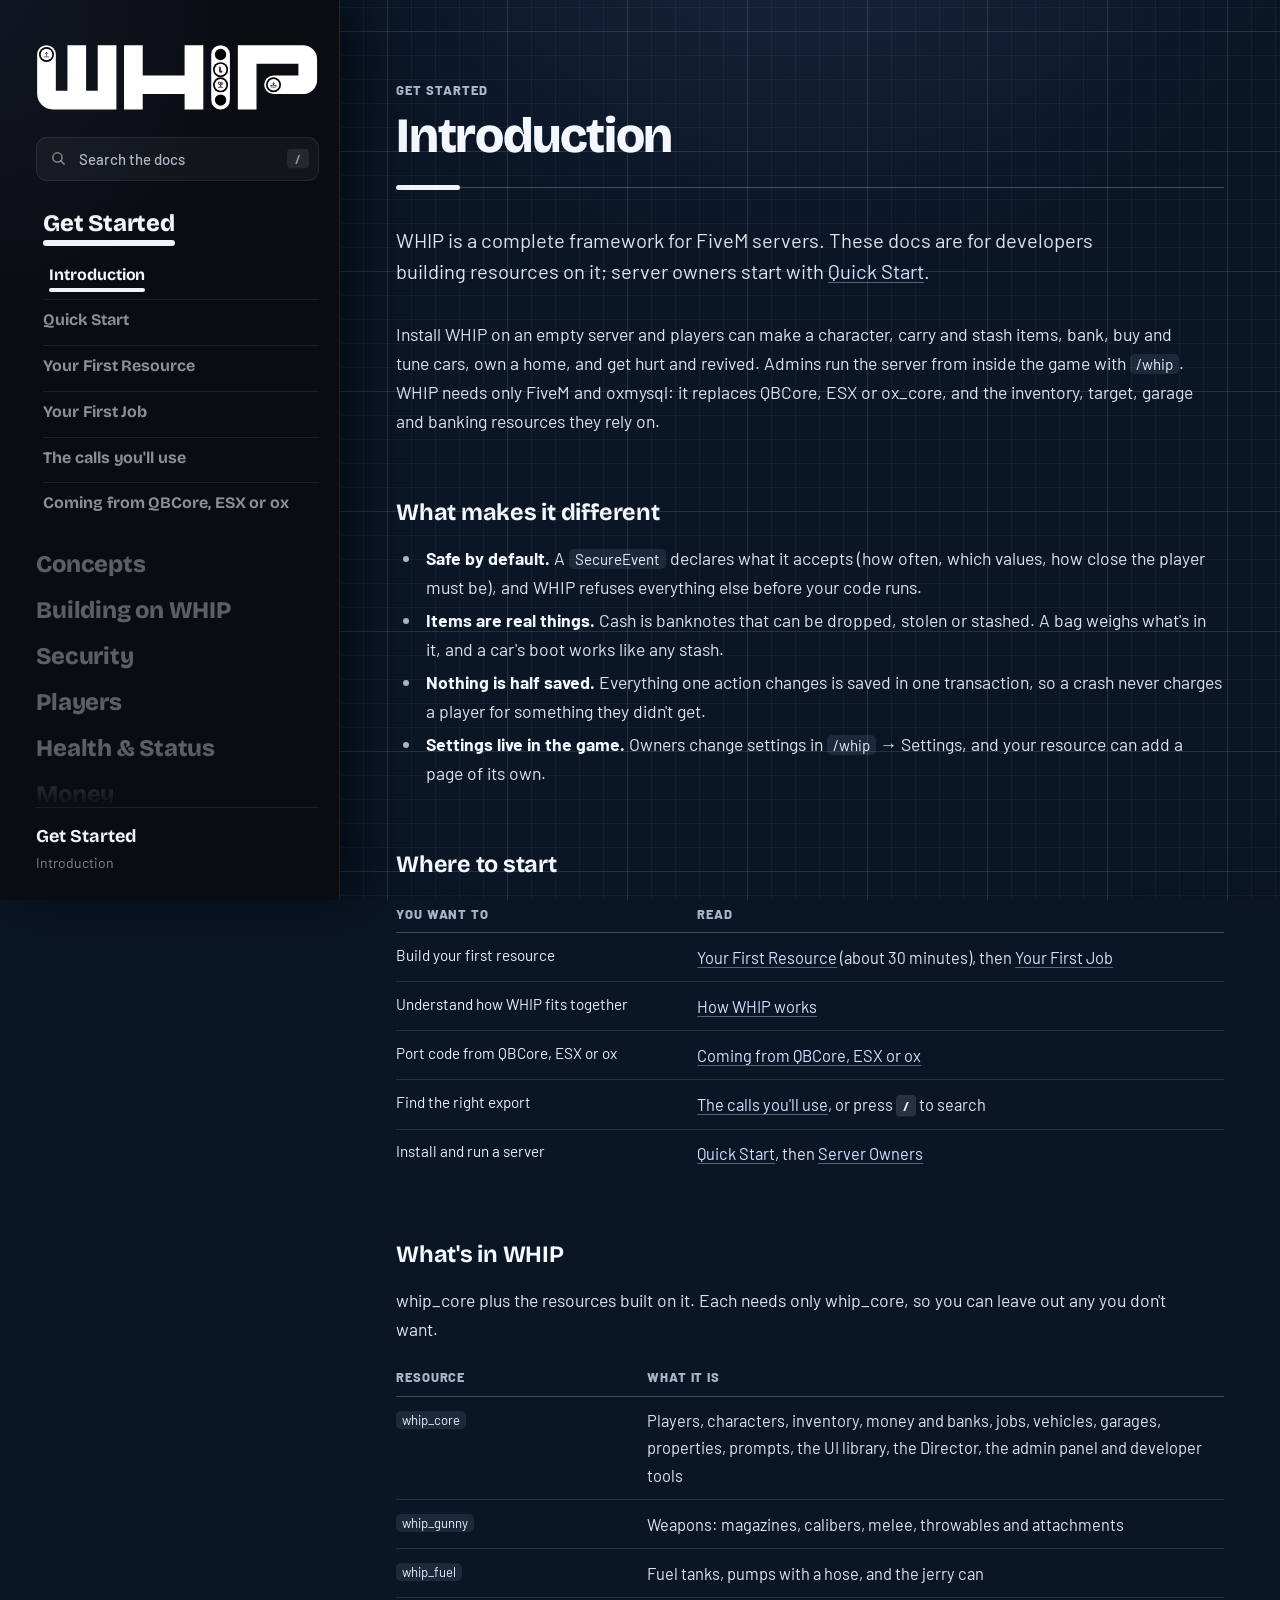
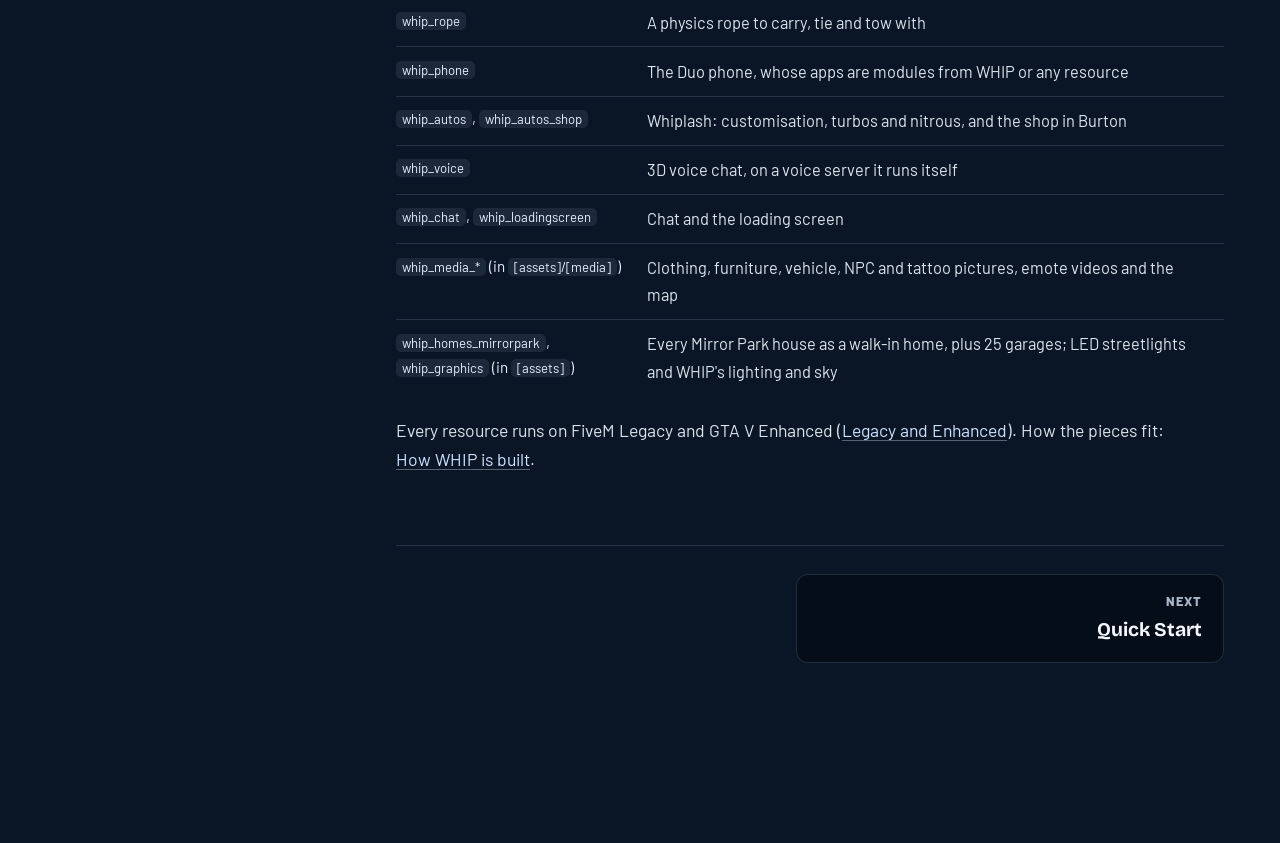
==== docs.html @ b15a1240 "Merge main into feat/wallet-payments" ====
<!DOCTYPE html>
<html lang="en">
<head>
<meta charset="UTF-8">
<meta name="viewport" content="width=device-width, initial-scale=1.0">
<title>WHIP docs</title>
<!-- whip's own fonts, embedded (docs/docs-fonts.css, made by docs/make-docs-fonts.sh). Google's copies
     of the same faces stand in if this page is opened somewhere that file is not. -->
<link rel="stylesheet" href="docs/docs-fonts.css">
<link rel="stylesheet" href="https://fonts.googleapis.com/css2?family=Barlow:wght@400;500;600;700;800&family=Bricolage+Grotesque:opsz,wght@12..96,200..800&display=swap">
<style>
/* ============================================================================================
   whip DOCS — drawn as whip's pause menu (whip_core/html/css/pause.css, js/pause.js): the menu on
   the left, and where the map would be, the docs on a soft blueprint.

   THE LEFT IS THE MENU. The logo with its loading light, the sections as the menu's items — the
   chosen one white, nudged in, its rounded stroke drawing itself under it — each opening into its
   pages as the map legend's rows (a line between each). At the bottom, where you are, as the menu
   says where the player is.

   THE RIGHT IS THE BLUEPRINT. A blue sheet with a fine grid, the text and examples drawn on it:
   plates for exports, darker plates for code, hairlines in the sheet's own light blue.

   whip's tokens (html/css/base.css) for everything the menu shares with the game; --bp-* for the
   sheet. The names the page's own markup uses (--accent, --text-faint in inline styles) are kept as
   aliases at the end of :root.
   ============================================================================================ */

:root {
  /* ---- whip (html/css/base.css) ---- */
  --ui-surface-solid: rgb(10, 12, 18);
  --ui-surface-raised: rgba(10, 12, 18, 0.9);
  --ui-border: rgba(255, 255, 255, 0.08);
  --ui-border-hover: rgba(255, 255, 255, 0.14);
  --ui-text: rgba(255, 255, 255, 0.93);
  --ui-text-mid: rgba(255, 255, 255, 0.5);
  --ui-text-label: rgba(255, 255, 255, 0.48);
  --ui-accent: #60a5fa;
  --ui-accent-medium: rgba(96, 165, 250, 0.3);
  --ui-shadow: 0 4px 20px rgba(0, 0, 0, 0.4), inset 0 1px 0 rgba(255, 255, 255, 0.05);
  --ui-ease: cubic-bezier(0.16, 1, 0.3, 1);
  --ui-radius-pop: 12px;
  --ui-radius-row: 11px;
  --ui-radius-xs: 4px;
  --ui-font: 'Whip Barlow', 'Barlow', 'Segoe UI', sans-serif;
  --ui-mono: var(--ui-font);   /* code and names in Barlow, even-width figures */
  --ui-font-display: 'Whip Bricolage', 'Bricolage Grotesque', var(--ui-font);   /* titles, as the pause menu's */
  --pm-ink: #f2f4f7;                         /* the menu's white: the chosen item, its stroke */

  /* ---- the menu's size, from its width (pause.css works the same way) ---- */
  --dm-side: clamp(340px, 25vw, 480px);
  --dm-item: calc(var(--dm-side) * 0.07);   /* a section: 34px at 1920 wide */
  --dm-pad: calc(var(--dm-side) * 0.107);   /* the menu's left margin */

  /* ---- the sheet's reading size: the one knob. Everything on the sheet (its text, titles, code, tables and the
     column itself) is drawn from it, so a bigger screen gets bigger reading, not wider margins: about 17.5px on a
     laptop, 19.5px at 1920 wide, 22px at 2560 and up (Josh, 11 Nov: 10% up on the first pass, as his browser at 110%
     read best). ---- */
  --read: clamp(17.6px, calc(12px + 0.393vw), 22px);

  /* ---- the blueprint: a deep sheet, so the reading stands well off it ---- */
  --bp-paper: rgb(10, 21, 37);
  --bp-grid-minor: rgba(190, 216, 255, 0.05);
  --bp-grid-major: rgba(190, 216, 255, 0.1);
  --bp-line: rgba(196, 220, 255, 0.15);      /* hairlines on the sheet */
  --bp-line-strong: rgba(196, 220, 255, 0.28);
  --bp-ink: #f4f8fe;                         /* headings */
  --bp-text: rgba(236, 243, 252, 0.93);      /* reading text: about 13:1 on the sheet */
  --bp-text-mid: rgba(214, 228, 248, 0.78);  /* what qualifies it: about 8.5:1 */
  --bp-plate: rgba(2, 8, 18, 0.55);          /* an export's plate */
  --bp-plate-head: rgba(2, 8, 18, 0.36);
  --bp-code: rgba(1, 5, 13, 0.78);           /* code, darker again */
  --bp-code-text: #dce8f8;
  --bp-link: #cfe3ff;
  --bp-name: #e6f0ff;                        /* a parameter's name */
  --bp-type: #f4d59c;                        /* its type */
  --bp-server: #86efac;
  --bp-server-bg: rgba(74, 222, 128, 0.13);
  --bp-client: #c4b5fd;
  --bp-client-bg: rgba(167, 139, 250, 0.16);
  --bp-both: #fcd34d;
  --bp-both-bg: rgba(251, 191, 36, 0.13);

  /* ---- what the page's markup still names (inline styles) ---- */
  --accent: var(--bp-link);
  --text: var(--bp-text);
  --text-muted: var(--bp-text-mid);
  --text-faint: var(--bp-text-mid);
  --heading: var(--bp-ink);
  --border: var(--bp-line);
  --green: var(--bp-server);
  --orange: var(--bp-both);
  --purple: var(--bp-client);
  --red: #fca5a5;
  --cyan: var(--bp-name);
}

* { margin: 0; padding: 0; box-sizing: border-box; }

html {
  scroll-behavior: smooth;
  scroll-padding-top: 40px;
  background: var(--bp-paper);
}

body {
  font-family: var(--ui-font);
  font-size: 15px;
  line-height: 1.65;
  color: var(--bp-text);
  background: var(--bp-paper);
  -webkit-font-smoothing: antialiased;
  text-rendering: optimizeLegibility;
}

::selection { background: rgba(96, 165, 250, 0.38); color: #fff; }
input { caret-color: var(--pm-ink); }

:focus { outline: none; }
:focus-visible {
  outline: 2px solid var(--pm-ink);
  outline-offset: 3px;
  border-radius: 4px;
}

/* One quiet scrollbar, whip's. */
::-webkit-scrollbar { width: 8px; height: 8px; }
::-webkit-scrollbar-track { background: transparent; }
::-webkit-scrollbar-thumb { background: rgba(196, 220, 255, 0.18); border-radius: 4px; }
::-webkit-scrollbar-thumb:hover { background: rgba(196, 220, 255, 0.32); }

/* ---- the sheet: a fine grid, a stronger one every fifth line, light falling from the top ----
   Fixed, as a sheet on a table is: the drawing moves over it. */
body::before,
body::after {
  content: '';
  position: fixed;
  top: 0;
  right: 0;
  bottom: 0;
  left: var(--dm-side);
  pointer-events: none;
  z-index: 0;
}

body::before {
  background-image:
    linear-gradient(var(--bp-grid-major) 1px, transparent 1px),
    linear-gradient(90deg, var(--bp-grid-major) 1px, transparent 1px),
    linear-gradient(var(--bp-grid-minor) 1px, transparent 1px),
    linear-gradient(90deg, var(--bp-grid-minor) 1px, transparent 1px);
  background-size: 120px 120px, 120px 120px, 24px 24px, 24px 24px;
  background-position: 47px 31px, 47px 31px, 47px 31px, 47px 31px;
}

body::after {
  background:
    radial-gradient(80% 60% at 50% -10%, rgba(150, 190, 255, 0.1), transparent 70%),
    radial-gradient(140% 110% at 50% 45%, transparent 55%, rgba(5, 12, 24, 0.5) 100%);
}

/* ============================================================================================
   THE MENU (pause.css's .pm-side)
   ============================================================================================ */

.sidebar {
  position: fixed;
  top: 0;
  left: 0;
  bottom: 0;
  z-index: 100;
  width: var(--dm-side);
  display: flex;
  flex-direction: column;
  padding: 44px calc(var(--dm-side) * 0.06) 26px var(--dm-pad);
  color: var(--ui-text);
  background:
    radial-gradient(120% 60% at 0% 0%, rgba(96, 165, 250, 0.07), transparent 60%),
    var(--ui-surface-solid);
  border-right: 1px solid var(--ui-border);
  box-shadow: 18px 0 48px rgba(0, 0, 0, 0.45);
}

/* The logo, the landing page's and the menu's, at the menu's full width. */
.dm-logo {
  display: block;
  flex: 0 0 auto;
  border-radius: 6px;
}

.dm-logo svg {
  display: block;
  width: 100%;
  height: auto;
  overflow: visible;
}

.dm-logo .ld-letters { fill: #fff; }
.dm-logo .ld-ring    { fill: #000; }
.dm-logo .ld-disc    { fill: #fff; }
.dm-logo .ld-hole    { fill: #000; }
.dm-logo .ld-icon    { color: #000; }

/* The I's circles: a lit one comes on at once, and fades when the light moves on. */
.dm-logo .ld-dot .ld-light {
  opacity: 0;
  transition: opacity 0.55s cubic-bezier(0.25, 0.6, 0.35, 1);
}

.dm-logo .ld-dot.lit .ld-light {
  opacity: 1;
  transition: none;
}

/* ---- search: a whip field (fields are the 8px step; this one is picked from, so the row's) ---- */
.search-box {
  position: relative;
  flex: 0 0 auto;
  margin-top: 26px;
}

.search-box input {
  width: 100%;
  padding: 12px 44px 12px 42px;
  font-family: var(--ui-font);
  font-size: 15px;
  font-weight: 500;
  color: var(--ui-text);
  background: rgba(255, 255, 255, 0.04);
  border: 1px solid var(--ui-border);
  border-radius: var(--ui-radius-row);
  transition: border-color 0.15s var(--ui-ease), background 0.15s var(--ui-ease);
}

.search-box input::placeholder { color: var(--bp-text-mid); }
.search-box input:hover { border-color: var(--ui-border-hover); }
.search-box input:focus {
  outline: none;
  border-color: rgba(96, 165, 250, 0.55);
  background: rgba(255, 255, 255, 0.06);
}

.search-icon {
  position: absolute;
  left: 14px;
  top: 50%;
  width: 17px;
  height: 17px;
  margin-top: -8.5px;
  color: rgba(255, 255, 255, 0.45);
  pointer-events: none;
}

.search-key {
  position: absolute;
  right: 10px;
  top: 50%;
  transform: translateY(-50%);
  min-width: 22px;
  padding: 1px 6px;
  font-family: var(--ui-font);
  font-size: 12px;
  font-weight: 700;
  text-align: center;
  color: var(--ui-text-mid);
  background: rgba(255, 255, 255, 0.08);
  border-radius: var(--ui-radius-xs);
  pointer-events: none;
}

.search-box input:focus ~ .search-key { opacity: 0; }

.search-count {
  flex: 0 0 auto;
  min-height: 0;
  font-size: 13px;
  font-weight: 600;
  color: var(--ui-text-mid);
}

.search-count:not(:empty) { margin-top: 10px; }
.search-count b { color: var(--pm-ink); font-weight: 700; }

/* ---- the sections: the menu's items ---- */
.sidebar-nav {
  position: relative;
  flex: 1 1 auto;
  min-height: 0;
  margin: 22px calc(var(--dm-side) * -0.06) 0 calc(var(--dm-pad) * -1);
  padding: 4px calc(var(--dm-side) * 0.06) 40px var(--dm-pad);
  overflow-y: auto;
  overflow-anchor: none;   /* the menu keeps the page you are on in view itself (setActive) */
  scrollbar-width: none;
  /* No scrollbar; the last row fading out says there is more below (the legend's way). */
  -webkit-mask-image: linear-gradient(to bottom, transparent, #000 14px, #000 calc(100% - 56px), transparent);
  mask-image: linear-gradient(to bottom, transparent, #000 14px, #000 calc(100% - 56px), transparent);
}

.sidebar-nav::-webkit-scrollbar { display: none; }

.nav-group + .nav-group { margin-top: 4px; }

.nav-group-title {
  position: relative;
  display: inline-block;
  max-width: 100%;
  padding: 4px 0 13px;
  font-family: var(--ui-font-display);
  font-size: var(--dm-item);
  font-weight: 800;
  letter-spacing: -0.01em;
  line-height: 1.05;
  color: rgba(255, 255, 255, 0.34);
  text-align: left;
  white-space: nowrap;
  overflow: hidden;
  text-overflow: ellipsis;
  background: none;
  border: 0;
  cursor: pointer;
  transition: color 0.18s var(--ui-ease), transform 0.22s var(--ui-ease);
}

/* The chosen section: white, nudged in, and underlined by the logo's rounded stroke drawing itself. */
.nav-group-title::after {
  content: '';
  position: absolute;
  left: 0;
  right: 0;
  bottom: 3px;
  height: 6px;
  border-radius: 3px;
  background: var(--pm-ink);
  transform: scaleX(0);
  transform-origin: left center;
  transition: transform 0.28s var(--ui-ease);
}

.nav-group-title:hover { color: rgba(255, 255, 255, 0.62); }

.nav-group.open > .nav-group-title {
  color: var(--pm-ink);
  transform: translateX(7px);
}

.nav-group.open > .nav-group-title::after { transform: scaleX(1); }

/* A section's pages: the map legend's rows — the menu's type, smaller, a line between each. */
.nav-list {
  display: none;
  margin: 6px 0 20px 7px;
}

.nav-group.open > .nav-list {
  display: block;
  animation: dmRows 0.3s var(--ui-ease);
}

@keyframes dmRows {
  from { opacity: 0; transform: translateY(-4px); }
  to { opacity: 1; transform: none; }
}

.nav-link {
  display: flex;
  align-items: center;
  gap: 10px;
  padding: 7px 0;
  font-family: var(--ui-font-display);
  font-size: 16px;
  font-weight: 700;
  letter-spacing: -0.005em;
  line-height: 1.3;
  color: rgba(242, 244, 247, 0.56);
  text-decoration: none;
  border-top: 1px solid var(--ui-border);
  border-radius: 0;
  transition: color 0.18s var(--ui-ease);
}

.nav-link:first-child { border-top: 0; }
.nav-link:hover { color: var(--pm-ink); }

/* As wide as its words, so the stroke under it is too; a badge sits at the row's end. */
.nav-label {
  position: relative;
  flex: 0 1 auto;
  min-width: 0;
  padding: 3px 0 7px;
  transition: transform 0.22s var(--ui-ease);
}

.nav-badge { margin-left: auto; }

/* The page you are on: as the legend marks the picked blip — white, nudged, its stroke drawn. */
.nav-label::after {
  content: '';
  position: absolute;
  left: 0;
  bottom: 0;
  width: 100%;
  height: 4px;
  border-radius: 2px;
  background: var(--pm-ink);
  transform: scaleX(0);
  transform-origin: left center;
  transition: transform 0.28s var(--ui-ease);
}

.nav-link.active { color: var(--pm-ink); }
.nav-link.active .nav-label { transform: translateX(6px); }
.nav-link.active .nav-label::after { transform: scaleX(1); }

.nav-badge {
  flex: 0 0 auto;
  padding: 2px 6px;
  font-family: var(--ui-font);
  font-size: 11px;
  font-weight: 800;
  letter-spacing: 0.04em;
  line-height: 1.4;
  border-radius: var(--ui-radius-xs);
}

.badge-server { color: var(--bp-server); background: var(--bp-server-bg); }
.badge-client { color: var(--bp-client); background: var(--bp-client-bg); }
.badge-shared { color: var(--bp-both); background: var(--bp-both-bg); }

/* ---- where you are, as the menu says where the player is ---- */
.dm-foot {
  flex: 0 0 auto;
  display: flex;
  flex-wrap: wrap;
  align-items: flex-end;
  justify-content: space-between;
  gap: 12px 14px;
  padding-top: 18px;
  border-top: 1px solid var(--ui-border);
}

.dm-where {
  flex: 1 1 150px;
  min-width: 0;
}

.dm-zone {
  font-family: var(--ui-font-display);
  font-size: clamp(18px, calc(var(--dm-side) * 0.048), 23px);
  font-weight: 700;
  line-height: 1.2;
  color: var(--pm-ink);
  white-space: nowrap;
  overflow: hidden;
  text-overflow: ellipsis;
}

.dm-street {
  margin-top: 3px;
  font-size: 14px;
  color: var(--ui-text-mid);
  white-space: nowrap;
  overflow: hidden;
  text-overflow: ellipsis;
}

/* ============================================================================================
   THE SHEET
   ============================================================================================ */

/* The column sits in the middle of the sheet; the sheet's width is the map's. */
/* The column is 61 of the reading size wide (1200px at 1920, 1350px at 2560), centred in what the menu leaves. Every
   size on the sheet below is a share of --read: calc(var(--read) * n), n being the size it was at 15px reading. */
.main {
  position: relative;
  z-index: 1;
  margin-left: var(--dm-side);
  padding: 80px max(56px, calc((100vw - var(--dm-side) - var(--read) * 61.33) / 2)) 180px;
  font-size: var(--read);
}

h1, h2, h3, h4 {
  color: var(--bp-ink);
  text-wrap: balance;
}

h1, h2, h3 { font-family: var(--ui-font-display); }

h1 {
  font-size: calc(var(--read) * 3.467);
  font-weight: 800;
  line-height: 1.05;
  letter-spacing: -0.025em;
  margin-bottom: 0.35em;
}

/* A section: its title on a ruled line, with the menu's stroke drawn at the start of it. */
h2 {
  position: relative;
  margin: 3em 0 0.75em;
  padding-bottom: 0.5em;
  font-size: calc(var(--read) * 2.133);
  font-weight: 800;
  line-height: 1.12;
  letter-spacing: -0.02em;
  border-bottom: 1px solid var(--bp-line-strong);
}

h2::after {
  content: '';
  position: absolute;
  left: 0;
  bottom: -3px;
  width: 64px;
  height: 5px;
  border-radius: 3px;
  background: var(--pm-ink);
}

h3 {
  margin: 2.6em 0 0.7em;
  font-size: calc(var(--read) * 1.333);
  font-weight: 700;
  line-height: 1.3;
  letter-spacing: -0.01em;
}

h4 {
  margin: 1.875em 0 0.625em;
  font-size: calc(var(--read) * 1.067);
  font-weight: 700;
}

h2 + h3 { margin-top: 1.4em; }

/* The first section, straight under the page's title: no section above it to stand off from */
h1 + div > h2:first-child { margin-top: 1.1em; }

p { margin-bottom: 0.93em; }

strong { color: var(--bp-ink); font-weight: 700; }
em { color: var(--bp-ink); }

a {
  color: var(--bp-link);
  text-decoration: underline;
  text-decoration-color: rgba(207, 227, 255, 0.38);
  text-decoration-thickness: 1px;
  text-underline-offset: 3px;
  transition: color 0.12s, text-decoration-color 0.12s;
}

a:hover { color: #fff; text-decoration-color: #fff; }

ul, ol { margin: 0.53em 0 1.07em 1.47em; }
li { margin: 4px 0; padding-left: 4px; }
li::marker { color: var(--bp-text-mid); }

kbd {
  display: inline-block;
  padding: 1px 7px;
  font-family: var(--ui-font);
  font-size: 0.82em;
  font-weight: 700;
  line-height: 1.5;
  color: var(--bp-ink);
  background: rgba(255, 255, 255, 0.12);
  border-radius: var(--ui-radius-xs);
  box-shadow: inset 0 -1px 0 rgba(0, 0, 0, 0.35);
}

/* ---- code ---- */
code {
  font-family: var(--ui-mono);
  font-variant-numeric: tabular-nums;
  font-size: 0.86em;
  padding: 1px 6px;
  color: var(--bp-name);
  background: rgba(196, 220, 255, 0.1);
  border-radius: 5px;
}

pre {
  margin: 1.2em 0 1.5em;
  padding: 1.33em 1.63em;
  overflow-x: auto;
  font-family: var(--ui-mono);
  font-variant-numeric: tabular-nums;
  font-size: calc(var(--read) * 0.9);
  line-height: 1.65;
  color: var(--bp-code-text);
  background: var(--bp-code);
  border: 1px solid rgba(196, 220, 255, 0.12);
  border-radius: var(--ui-radius-pop);
  tab-size: 4;
}

pre code {
  padding: 0;
  font-size: inherit;
  color: inherit;
  background: none;
  border-radius: 0;
}

/* Syntax, chosen to read on the dark plate. */
.kw  { color: #c4b5fd; }
.fn  { color: #93c5fd; }
.str { color: #86efac; }
.num { color: #fdba74; }
.cm  { color: #8aa3c6; font-style: italic; }
.op  { color: #a9bdd8; }

/* ---- an export: a plate pinned to the sheet ---- */
.export-card {
  margin: 0 0 1.47em;
  overflow: hidden;
  background: var(--bp-plate);
  border: 1px solid var(--bp-line);
  border-radius: 14px;
}

.export-header {
  display: flex;
  align-items: center;
  flex-wrap: wrap;
  gap: 10px;
  padding: 0.93em 1.33em;
  background: var(--bp-plate-head);
  border-bottom: 1px solid var(--bp-line);
}

.export-name {
  font-family: var(--ui-mono);
  font-variant-numeric: tabular-nums;
  font-size: calc(var(--read) * 1.033);
  font-weight: 500;
  color: var(--bp-ink);
  overflow-wrap: anywhere;
}

.export-side {
  padding: 2px 7px;
  font-size: calc(var(--read) * 0.733);
  font-weight: 800;
  letter-spacing: 0.06em;
  line-height: 1.5;
  border-radius: var(--ui-radius-xs);
}

.side-server { color: var(--bp-server); background: var(--bp-server-bg); }
.side-client { color: var(--bp-client); background: var(--bp-client-bg); }
.side-waits { color: var(--bp-ink); background: transparent; box-shadow: inset 0 0 0 1px currentColor; opacity: 0.75; }

.export-body { padding: 1.07em 1.33em 1.2em; }

.export-body p {
  margin-bottom: 0.69em;
  font-size: calc(var(--read) * 0.967);
}

.export-body pre { margin: 0.89em 0 1.04em; }

/* ---- tables: ruled, as on a drawing ---- */
.param-table,
.event-table {
  width: 100%;
  margin: 0.86em 0 1.29em;
  font-size: calc(var(--read) * 0.933);
  border-collapse: collapse;
  font-variant-numeric: tabular-nums;
}

.param-table th,
.event-table th {
  padding: 0.57em 1em 0.57em 0;
  font-size: calc(var(--read) * 0.733);
  font-weight: 800;
  letter-spacing: 0.07em;
  text-transform: uppercase;
  text-align: left;
  color: var(--bp-text-mid);
  border-bottom: 1px solid var(--bp-line-strong);
}

.param-table td,
.event-table td {
  padding: 0.64em 1em 0.64em 0;
  vertical-align: top;
  border-bottom: 1px solid var(--bp-line);
}

.param-table tr:last-child td,
.event-table tr:last-child td { border-bottom: 0; }

.param-table td:first-child,
.event-table td:first-child {
  font-family: var(--ui-mono);
  font-variant-numeric: tabular-nums;
  font-size: calc(var(--read) * 0.867);
  color: var(--bp-name);
}

.param-table td:first-child { white-space: nowrap; }

.param-table td:nth-child(2) {
  font-family: var(--ui-mono);
  font-variant-numeric: tabular-nums;
  font-size: calc(var(--read) * 0.867);
  color: var(--bp-type);
}

.return-info {
  margin-top: 0.71em;
  font-size: calc(var(--read) * 0.933);
}

.return-info strong {
  margin-right: 4px;
  font-size: calc(var(--read) * 0.733);
  font-weight: 800;
  letter-spacing: 0.07em;
  text-transform: uppercase;
  color: var(--bp-text-mid);
}

.return-info code { color: var(--bp-server); }

/* ---- notes: a tinted panel, edged all round in its colour ---- */
.info-box {
  margin: 1.24em 0;
  padding: 1.03em 1.38em;
  font-size: calc(var(--read) * 0.967);
  background: rgba(255, 255, 255, 0.05);
  border: 1px solid var(--bp-line-strong);
  border-radius: var(--ui-radius-pop);
}

.info-box > :last-child { margin-bottom: 0; }

.info-box.tip { background: rgba(74, 222, 128, 0.07); border-color: rgba(134, 239, 172, 0.3); }
.info-box.warn,
.info-box.warning { background: rgba(251, 191, 36, 0.07); border-color: rgba(252, 211, 77, 0.32); }
.info-box.danger { background: rgba(248, 113, 113, 0.08); border-color: rgba(252, 165, 165, 0.34); }

.info-box.tip > strong:first-child { color: var(--bp-server); }
.info-box.warn > strong:first-child,
.info-box.warning > strong:first-child { color: var(--bp-both); }
.info-box.danger > strong:first-child { color: #fca5a5; }

/* For server owners: pages and parts that need no code, in the client badge's violet. The box opens
   a server owners' page; the tag marks an owner's part inside a developer's guide. */
.info-box.owner { background: rgba(167, 139, 250, 0.08); border-color: rgba(196, 181, 253, 0.34); }
.info-box.owner > strong:first-child { color: var(--bp-client); }
.owner-tag {
  display: inline-block;
  margin-left: 10px;
  padding: 2px 7px;
  font-size: calc(var(--read) * 0.733);
  font-weight: 800;
  letter-spacing: 0.06em;
  line-height: 1.4;
  text-transform: uppercase;
  vertical-align: middle;
  color: var(--bp-client);
  background: var(--bp-client-bg);
  border-radius: var(--ui-radius-xs);
}

/* Hidden by the search. */
.hidden { display: none !important; }

/* ---- searching: the sheet shows only what matched, under its sections' titles ---- */
.dm-results { display: none; }

body.searching .dm-results {
  display: block;
  margin-bottom: 8px;
}

.dm-results-title {
  font-family: var(--ui-font-display);
  font-size: calc(var(--read) * 2.667);
  font-weight: 800;
  line-height: 1.1;
  letter-spacing: -0.02em;
  color: var(--bp-ink);
}

.dm-results-sub {
  margin-top: 10px;
  font-size: var(--read);
  color: var(--bp-text-mid);
}

/* The guides' headings that match: links above the exports, to read about it rather than look it up */
.dm-results-guides {
  display: flex;
  flex-wrap: wrap;
  gap: 8px;
  margin-top: 14px;
}
.dm-results-guides:empty { display: none; }
.dm-results-guide {
  padding: 4px 10px;
  border-radius: var(--ui-radius-xs);
  box-shadow: inset 0 0 0 1px var(--bp-text-mid);
  font-size: calc(var(--read) * 0.933);
  color: var(--bp-ink);
  text-decoration: none;
}
.dm-results-guide:hover { box-shadow: inset 0 0 0 1px var(--bp-ink); }


/* Reading prose keeps a reading measure; tables and code take the column. */
.main p,
.main li { max-width: 80ch; }

/* ---- back to the top: the map's Menu button ---- */
.back-top {
  position: fixed;
  right: 28px;
  bottom: 28px;
  z-index: 50;
  display: none;
  align-items: center;
  gap: 8px;
  padding: 10px 18px 10px 14px;
  font-family: var(--ui-font);
  font-size: 15px;
  font-weight: 700;
  color: var(--ui-text);
  background: var(--ui-surface-raised);
  border: 1px solid var(--ui-border);
  border-radius: 20px;
  box-shadow: var(--ui-shadow);
  cursor: pointer;
  transition: border-color 0.15s, background 0.15s;
}

.back-top svg { width: 15px; height: 15px; opacity: 0.75; }
.back-top:hover { border-color: var(--ui-border-hover); background: rgb(14, 17, 25); }
.back-top.visible { display: inline-flex; }

/* ---- narrow: the menu on top, the sheet under it ---- */
@media (max-width: 1000px) {
  :root { --dm-side: 100vw; --dm-item: 26px; --dm-pad: 24px; }
  .sidebar {
    position: relative;
    bottom: auto;
    width: auto;
    max-height: none;
    padding: 28px 24px 20px;
    border-right: 0;
    border-bottom: 1px solid var(--ui-border);
    box-shadow: 0 18px 48px rgba(0, 0, 0, 0.45);
  }
  .dm-logo { width: min(320px, 70vw); }
  .sidebar-nav {
    max-height: 60vh;
    margin: 18px -24px 0;
    padding: 4px 24px 32px;
  }
  body::before, body::after { left: 0; }
  .main { margin-left: 0; padding: 48px 22px 120px; }
  h1 { font-size: calc(var(--read) * 2.533); }
  h2 { font-size: calc(var(--read) * 1.8); margin-top: 2.67em; }
}

@media (prefers-reduced-motion: reduce) {
  html { scroll-behavior: auto; }
  *, *::before, *::after { transition-duration: 0.01ms !important; animation-duration: 0.01ms !important; }
}

/* ============================================================================================
   PAGES: one at a time. The script wraps each <h2 id> and what follows it in a .page; the menu, the
   hash and Previous/Next choose which one shows. A search shows every page that has a match.
   ============================================================================================ */

.page { display: none; }
.page.current { display: block; animation: dmPage 0.25s var(--ui-ease); }

@keyframes dmPage {
  from { opacity: 0; transform: translateY(6px); }
  to { opacity: 1; transform: none; }
}

/* The page's group, above its title, as the menu names where you are */
.page-crumb {
  margin-bottom: 0.7em;
  font-size: calc(var(--read) * 0.733);
  font-weight: 800;
  letter-spacing: 0.08em;
  text-transform: uppercase;
  color: var(--bp-text-mid);
}

/* The page's title: the sheet's headline */
.page > h2:first-of-type {
  margin-top: 0;
  font-size: calc(var(--read) * 2.8);
  line-height: 1.06;
  letter-spacing: -0.025em;
}

/* The lede: what the page is for, in a sentence or two */
.lede {
  max-width: 68ch;
  margin: 0 0 1.6em;
  font-size: calc(var(--read) * 1.15);
  line-height: 1.55;
  color: var(--bp-text);
}

.main p.lede { max-width: 68ch; }

.page > h2 + .lede + h3,
.page > .lede + h3 { margin-top: 1.6em; }

/* Headings and cards carry a link to themselves */
.anchor {
  margin-left: 0.35em;
  font-weight: 600;
  color: var(--bp-text-mid);
  text-decoration: none;
  opacity: 0;
  transition: opacity 0.12s;
}
h3:hover > .anchor,
h4:hover > .anchor,
.export-header:hover > .anchor,
.anchor:focus-visible { opacity: 1; }
.export-header > .anchor { margin-left: auto; order: 9; }

/* A target the reader was sent to: lit for a moment */
.flash { animation: dmFlash 1.8s var(--ui-ease); }
@keyframes dmFlash {
  0%, 30% { box-shadow: 0 0 0 2px var(--pm-ink); }
  100% { box-shadow: 0 0 0 2px transparent; }
}

/* ---- Previous / Next ---- */
.page-nav {
  display: flex;
  gap: 16px;
  margin-top: 4em;
  padding-top: 1.6em;
  border-top: 1px solid var(--bp-line);
}

.page-nav a {
  flex: 1 1 0;
  min-width: 0;
  padding: 0.9em 1.2em;
  text-decoration: none;
  background: var(--bp-plate);
  border: 1px solid var(--bp-line);
  border-radius: 12px;
  transition: border-color 0.15s, background 0.15s;
}

.page-nav a:hover { border-color: var(--bp-line-strong); background: var(--bp-code); }
.page-nav a.next { text-align: right; }
.page-nav .spacer { flex: 1 1 0; }

.page-nav small {
  display: block;
  font-size: calc(var(--read) * 0.733);
  font-weight: 800;
  letter-spacing: 0.07em;
  text-transform: uppercase;
  color: var(--bp-text-mid);
}

.page-nav b {
  display: block;
  margin-top: 2px;
  font-family: var(--ui-font-display);
  font-size: calc(var(--read) * 1.1);
  font-weight: 700;
  color: var(--bp-ink);
  overflow: hidden;
  text-overflow: ellipsis;
  white-space: nowrap;
}

/* ---- On this page: the page's sections, beside it on a wide screen ---- */
.page-toc { display: none; }

@media (min-width: 1440px) {
  :root {
    --toc-w: 230px;
    --gutter: max(56px, calc((100vw - var(--dm-side) - var(--toc-w) - 56px - var(--read) * 52) / 2));
  }
  .main {
    padding-left: var(--gutter);
    padding-right: calc(var(--gutter) + var(--toc-w) + 56px);
  }
  .page-toc {
    position: fixed;
    top: 80px;
    right: var(--gutter);
    z-index: 2;
    display: block;
    width: var(--toc-w);
    max-height: calc(100vh - 140px);
    overflow-y: auto;
    scrollbar-width: none;
    font-size: 14px;
    line-height: 1.4;
  }
  .page-toc::-webkit-scrollbar { display: none; }
  .page-toc:empty,
  body.searching .page-toc { display: none; }
}

.page-toc-title {
  margin-bottom: 10px;
  font-size: 12px;
  font-weight: 800;
  letter-spacing: 0.08em;
  text-transform: uppercase;
  color: var(--bp-text-mid);
}

.page-toc a {
  display: block;
  padding: 5px 0 5px 12px;
  color: var(--bp-text-mid);
  text-decoration: none;
  border-left: 2px solid var(--bp-line);
  transition: color 0.12s, border-color 0.12s;
}

.page-toc a:hover { color: var(--bp-ink); }
.page-toc a.active { color: var(--bp-ink); border-left-color: var(--pm-ink); }
.page-toc a.sub { padding-left: 24px; font-size: 13px; }

/* ---- code: a copy button on every block ---- */
pre { position: relative; }

.copy-btn {
  position: absolute;
  top: 10px;
  right: 10px;
  padding: 3px 10px;
  font-family: var(--ui-font);
  font-size: 12px;
  font-weight: 700;
  color: var(--bp-text-mid);
  background: rgba(196, 220, 255, 0.08);
  border: 1px solid rgba(196, 220, 255, 0.16);
  border-radius: 6px;
  cursor: pointer;
  opacity: 0;
  transition: opacity 0.12s, color 0.12s;
}

pre:hover .copy-btn,
.copy-btn:focus-visible { opacity: 1; }
.copy-btn:hover { color: var(--bp-ink); }
.copy-btn.done { color: var(--bp-server); opacity: 1; }

/* ---- details, for completeness most readers skip ---- */
details.more {
  margin: 1.1em 0 1.3em;
  padding: 0 1.2em;
  background: rgba(255, 255, 255, 0.025);
  border: 1px solid var(--bp-line);
  border-radius: var(--ui-radius-pop);
}

details.more > summary {
  padding: 0.7em 0;
  font-weight: 700;
  color: var(--bp-ink);
  cursor: pointer;
}

details.more[open] > summary {
  margin-bottom: 0.6em;
  border-bottom: 1px solid var(--bp-line);
}

details.more > :last-child { margin-bottom: 1em; }

/* ---- searching, with pages: every page with a match, only its matches ---- */
body.searching .page { display: block; animation: none; }
body.searching .page:not(.search-hit) { display: none; }
body.searching .page > *:not(h2):not(.export-card):not(.search-hit) { display: none !important; }
body.searching .page > .search-hit > *:not(.export-card):not(summary) { display: none !important; }
body.searching .page > h2:first-of-type { margin-top: 2em; font-size: calc(var(--read) * 1.6); }
body.searching .page-crumb { display: none; }
body.searching .export-card { cursor: pointer; }

.dm-results-guide.page-hit { box-shadow: inset 0 0 0 1px var(--bp-line-strong); color: var(--bp-text); }

@media (max-width: 1000px) {
  .page > h2:first-of-type { font-size: calc(var(--read) * 2.1); }
  .page-nav { flex-direction: column; }
  .page-nav a.next { text-align: left; }
}
</style>
</head>
<body>

<!-- The menu (whip_core/html/js/pause.js's, for the docs) -->
<aside class="sidebar">
  <a class="dm-logo" href="#overview" aria-label="WHIP docs: back to the introduction">
    <svg viewBox="58 46 997 235" xmlns="http://www.w3.org/2000/svg" aria-hidden="true">
      <defs>
        <clipPath id="dm-clip-w"><circle cx="95" cy="83" r="20.5"/></clipPath>
        <clipPath id="dm-clip-p"><circle cx="897" cy="190" r="20.5"/></clipPath>
        <clipPath id="dm-clip-0"><circle cx="710" cy="83" r="20.5"/></clipPath>
        <clipPath id="dm-clip-1"><circle cx="710" cy="136.67" r="20.5"/></clipPath>
        <clipPath id="dm-clip-2"><circle cx="710" cy="190.33" r="20.5"/></clipPath>
        <clipPath id="dm-clip-3"><circle cx="710" cy="244" r="20.5"/></clipPath>
      </defs>
      <g class="ld-letters">
        <path d="M62 83 A33 33 0 0 1 128 83 L128 211 L169 211 L169 50 L235 50 L235 211 L276 211 L276 50 L342 50 L342 277 L117 277 A55 55 0 0 1 62 222 Z"/>
        <path d="M369 50 H435 V157 H583 V50 H649 V277 H583 V223 H435 V277 H369 Z"/>
        <rect x="677" y="50" width="66" height="227" rx="33"/>
        <path d="M771 50 H1001 A50 50 0 0 1 1051 100 V173 A50 50 0 0 1 1001 223 H897 A33 33 0 0 1 897 157 H985 V116 H837 V277 H771 Z"/>
      </g>
      <g class="ld-light" data-icon="pickup"><circle class="ld-ring" cx="95" cy="83" r="26.5"/><circle class="ld-disc" cx="95" cy="83" r="20.5"/><g class="ld-icon" clip-path="url(#dm-clip-w)"></g></g>
      <g class="ld-light" data-icon="store"><circle class="ld-ring" cx="897" cy="190" r="26.5"/><circle class="ld-disc" cx="897" cy="190" r="20.5"/><g class="ld-icon" clip-path="url(#dm-clip-p)"></g></g>
      <g class="ld-dot"><circle class="ld-hole" cx="710" cy="83" r="20"/><g class="ld-light"><circle class="ld-ring" cx="710" cy="83" r="26.5"/><circle class="ld-disc" cx="710" cy="83" r="20.5"/><g class="ld-icon" clip-path="url(#dm-clip-0)"></g></g></g>
      <g class="ld-dot"><circle class="ld-hole" cx="710" cy="136.67" r="20"/><g class="ld-light"><circle class="ld-ring" cx="710" cy="136.67" r="26.5"/><circle class="ld-disc" cx="710" cy="136.67" r="20.5"/><g class="ld-icon" clip-path="url(#dm-clip-1)"></g></g></g>
      <g class="ld-dot"><circle class="ld-hole" cx="710" cy="190.33" r="20"/><g class="ld-light"><circle class="ld-ring" cx="710" cy="190.33" r="26.5"/><circle class="ld-disc" cx="710" cy="190.33" r="20.5"/><g class="ld-icon" clip-path="url(#dm-clip-2)"></g></g></g>
      <g class="ld-dot"><circle class="ld-hole" cx="710" cy="244" r="20"/><g class="ld-light"><circle class="ld-ring" cx="710" cy="244" r="26.5"/><circle class="ld-disc" cx="710" cy="244" r="20.5"/><g class="ld-icon" clip-path="url(#dm-clip-3)"></g></g></g>
    </svg>
  </a>
  <div class="search-box">
    <svg class="search-icon" viewBox="0 0 24 24" fill="none" stroke="currentColor" stroke-width="2.2" stroke-linecap="round" aria-hidden="true"><circle cx="10.5" cy="10.5" r="6.5"/><path d="M15.5 15.5 20 20"/></svg>
    <input type="text" id="search" placeholder="Search the docs" autocomplete="off" spellcheck="false" aria-label="Search the docs">
    <kbd class="search-key" aria-hidden="true">/</kbd>
  </div>
  <div class="search-count" id="searchCount" aria-live="polite"></div>
  <nav class="sidebar-nav" id="nav">
    <!-- One group per topic, in the page order. Each link is a page: an <h2 id> in the content. -->
    <div class="nav-group">
      <div class="nav-group-title">Get Started</div>
      <a class="nav-link" href="#overview">Introduction</a>
      <a class="nav-link" href="#quickstart">Quick Start</a>
      <a class="nav-link" href="#first-resource">Your First Resource</a>
      <a class="nav-link" href="#first-job">Your First Job</a>
      <a class="nav-link" href="#common-calls">The calls you'll use</a>
      <a class="nav-link" href="#coming-from">Coming from QBCore, ESX or ox</a>
    </div>
    <div class="nav-group">
      <div class="nav-group-title">Concepts</div>
      <a class="nav-link" href="#how-whip-thinks">How WHIP works</a>
      <a class="nav-link" href="#patterns">Return values</a>
      <a class="nav-link" href="#patterns-registering">Registering with WHIP</a>
      <a class="nav-link" href="#patterns-satellite">The satellite helper</a>
      <a class="nav-link" href="#whip-way">The WHIP way</a>
      <a class="nav-link" href="#glossary">Glossary</a>
    </div>
    <div class="nav-group">
      <div class="nav-group-title">Building on WHIP</div>
      <a class="nav-link" href="#what-you-can-change">What a resource can change</a>
      <a class="nav-link" href="#testing">Testing and performance</a>
      <a class="nav-link" href="#both-platforms">Legacy and Enhanced</a>
      <a class="nav-link" href="#selling">Selling on WHIP</a>
    </div>
    <div class="nav-group">
      <div class="nav-group-title">Security</div>
      <a class="nav-link" href="#guide-secure">Secure Events</a>
      <a class="nav-link" href="#secure-events">SecureEvent &amp; SecureCallback <span class="nav-badge badge-shared">BOTH</span></a>
      <a class="nav-link" href="#guide-sentinel">Sentinel (Tamper Guard)</a>
      <a class="nav-link" href="#permissions">Permissions <span class="nav-badge badge-server">SVR</span></a>
    </div>
    <div class="nav-group">
      <div class="nav-group-title">Players</div>
      <a class="nav-link" href="#guide-lifecycle">Character Lifecycle</a>
      <a class="nav-link" href="#player">Player <span class="nav-badge badge-server">SVR</span></a>
      <a class="nav-link" href="#client-player">Player &amp; Status <span class="nav-badge badge-client">CLT</span></a>
    </div>
    <div class="nav-group">
      <div class="nav-group-title">Health &amp; Status</div>
      <a class="nav-link" href="#guide-stats">Stats &amp; Effects</a>
      <a class="nav-link" href="#server-stats">Stats API <span class="nav-badge badge-server">SVR</span></a>
      <a class="nav-link" href="#guide-hud">HUD Framework</a>
      <a class="nav-link" href="#guide-death">Death &amp; Revive</a>
      <a class="nav-link" href="#guide-escort">Escorting</a>
    </div>
    <div class="nav-group">
      <div class="nav-group-title">Money</div>
      <a class="nav-link" href="#guide-bank">Bank Accounts</a>
      <a class="nav-link" href="#guide-payments">Charging a Player</a>
      <a class="nav-link" href="#bank">Bank API <span class="nav-badge badge-server">SVR</span></a>
    </div>
    <div class="nav-group">
      <div class="nav-group-title">Inventory</div>
      <a class="nav-link" href="#guide-inventory">Inventory</a>
      <a class="nav-link" href="#item-definitions">Items</a>
      <a class="nav-link" href="#inventory">Inventory API <span class="nav-badge badge-server">SVR</span></a>
      <a class="nav-link" href="#client-inventory">Inventory API <span class="nav-badge badge-client">CLT</span></a>
      <a class="nav-link" href="#guide-stores">Stores <span class="nav-badge badge-server">SVR</span></a>
      <a class="nav-link" href="#guide-ground">Ground items</a>
      <a class="nav-link" href="#guide-containers">Containers</a>
      <a class="nav-link" href="#store-kinds">Store kinds <span class="nav-badge badge-server">SVR</span></a>
      <a class="nav-link" href="#guide-panels">Panels</a>
      <a class="nav-link" href="#server-panels">Panels API <span class="nav-badge badge-server">SVR</span></a>
    </div>
    <div class="nav-group">
      <div class="nav-group-title">Vehicles</div>
      <a class="nav-link" href="#guide-vehicles">Vehicles &amp; Keys</a>
      <a class="nav-link" href="#vehicles">Vehicles API <span class="nav-badge badge-shared">BOTH</span></a>
      <a class="nav-link" href="#client-vehicles">Client vehicles API <span class="nav-badge badge-client">CLT</span></a>
      <a class="nav-link" href="#vehicle-data-api">Data &amp; handling API <span class="nav-badge badge-shared">BOTH</span></a>
      <a class="nav-link" href="#vehicle-stats">Vehicle stats API <span class="nav-badge badge-shared">BOTH</span></a>
      <a class="nav-link" href="#guide-garages">Garages</a>
      <a class="nav-link" href="#garages-exports">Garages API <span class="nav-badge badge-server">SVR</span></a>
    </div>
    <div class="nav-group">
      <div class="nav-group-title">Jobs &amp; Shops</div>
      <a class="nav-link" href="#guide-jobs">Jobs</a>
      <a class="nav-link" href="#server-jobs">Jobs API <span class="nav-badge badge-shared">BOTH</span></a>
      <a class="nav-link" href="#guide-shops">Shops</a>
      <a class="nav-link" href="#shops">Shops API <span class="nav-badge badge-shared">BOTH</span></a>
    </div>
    <div class="nav-group">
      <div class="nav-group-title">Properties &amp; Doors</div>
      <a class="nav-link" href="#guide-properties">Properties &amp; Homes</a>
      <a class="nav-link" href="#housing">Properties API <span class="nav-badge badge-shared">BOTH</span></a>
      <a class="nav-link" href="#guide-doors">Doors</a>
      <a class="nav-link" href="#server-doors">Doors API <span class="nav-badge badge-shared">BOTH</span></a>
    </div>
    <div class="nav-group">
      <div class="nav-group-title">World</div>
      <a class="nav-link" href="#guide-zones">Zones</a>
      <a class="nav-link" href="#server-zones">Zones API <span class="nav-badge badge-server">SVR</span></a>
      <a class="nav-link" href="#client-zones">Zones API <span class="nav-badge badge-client">CLT</span></a>
      <a class="nav-link" href="#guide-timeweather">Time &amp; Weather</a>
      <a class="nav-link" href="#timeweather">Time &amp; Weather API <span class="nav-badge badge-shared">BOTH</span></a>
      <a class="nav-link" href="#npcs">NPCs <span class="nav-badge badge-server">SVR</span></a>
    </div>
    <div class="nav-group">
      <div class="nav-group-title">Interactions &amp; UI</div>
      <a class="nav-link" href="#interactions">Interactions (AddAction) <span class="nav-badge badge-shared">BOTH</span></a>
      <a class="nav-link" href="#ui-library">UI Library <span class="nav-badge badge-shared">BOTH</span></a>
      <a class="nav-link" href="#guide-controller">Controller support</a>
      <a class="nav-link" href="#guide-camera">Camera System</a>
      <a class="nav-link" href="#client-camera">Camera API <span class="nav-badge badge-shared">BOTH</span></a>
      <a class="nav-link" href="#guide-theming">Theming &amp; Skins</a>
      <a class="nav-link" href="#guide-nui-caps">Browser features &amp; tools <span class="nav-badge badge-shared">BOTH</span></a>
      <a class="nav-link" href="#guide-dui">Screens in the world (DUI)</a>
    </div>
    <div class="nav-group">
      <div class="nav-group-title">Tools</div>
      <a class="nav-link" href="#resource-settings">Settings pages <span class="nav-badge badge-shared">BOTH</span></a>
      <a class="nav-link" href="#activity-log">Activity Log <span class="nav-badge badge-server">SVR</span></a>
      <a class="nav-link" href="#debug-internal">Debug &amp; internal <span class="nav-badge badge-client">CLT</span></a>
      <a class="nav-link" href="#whipcost">Timing your loops <span class="nav-badge badge-shared">BOTH</span></a>
      <a class="nav-link" href="#dev-pages">Your page in /w <span class="nav-badge badge-client">CLT</span></a>
    </div>
    <div class="nav-group">
      <div class="nav-group-title">whip_gunny</div>
      <a class="nav-link" href="#guide-weapons">Weapon System</a>
      <a class="nav-link" href="#gunny-patterns">Learning from gunny</a>
      <a class="nav-link" href="#gunny-exports">Gunny API <span class="nav-badge badge-shared">BOTH</span></a>
    </div>
    <div class="nav-group">
      <div class="nav-group-title">whip_rope</div>
      <a class="nav-link" href="#guide-rope">Rope System</a>
      <a class="nav-link" href="#rope-patterns">Learning from rope</a>
      <a class="nav-link" href="#rope-exports">Rope API <span class="nav-badge badge-shared">BOTH</span></a>
    </div>
    <div class="nav-group">
      <div class="nav-group-title">whip_autos</div>
      <a class="nav-link" href="#autos-patterns">Learning from whip_autos</a>
    </div>
    <div class="nav-group">
      <div class="nav-group-title">Director</div>
      <a class="nav-link" href="#director">The Director</a>
      <a class="nav-link" href="#director-runs">Runs from a script <span class="nav-badge badge-server">SVR</span></a>
      <a class="nav-link" href="#director-cards">Cards of your own <span class="nav-badge badge-server">SVR</span></a>
      <a class="nav-link" href="#director-tasks-buttons">Tasks and buttons <span class="nav-badge badge-shared">BOTH</span></a>
    </div>
    <div class="nav-group">
      <div class="nav-group-title">Voice</div>
      <a class="nav-link" href="#voice">Keys, items, settings</a>
      <a class="nav-link" href="#voice-setup">Setting up whip_voice</a>
      <a class="nav-link" href="#voice-lore-calls">Lore phone calls</a>
      <a class="nav-link" href="#voice-lore-lines">Lore characters speak</a>
      <a class="nav-link" href="#voice-speakers">Speakers</a>
      <a class="nav-link" href="#voice-api">For other resources <span class="nav-badge badge-shared">BOTH</span></a>
    </div>
    <div class="nav-group">
      <div class="nav-group-title">Server Owners</div>
      <a class="nav-link" href="#running-whip">Running WHIP</a>
      <a class="nav-link" href="#configuration">Configuration</a>
      <a class="nav-link" href="#guide-devtools">Dev Tools (/w &amp; /whip)</a>
      <a class="nav-link" href="#guide-playermanager">Player Manager</a>
      <a class="nav-link" href="#guide-banks">Banks</a>
      <a class="nav-link" href="#building-in-game">Building in Game</a>
    </div>
    <div class="nav-group">
      <div class="nav-group-title">Reference</div>
      <a class="nav-link" href="#architecture">How WHIP is built</a>
      <a class="nav-link" href="#server-events">Server Events <span class="nav-badge badge-server">SVR</span></a>
      <a class="nav-link" href="#client-events">Client Events <span class="nav-badge badge-client">CLT</span></a>
      <a class="nav-link" href="#data-structures">Data Structures</a>
      <a class="nav-link" href="#examples">Examples</a>
      <a class="nav-link" href="#credits">Credits</a>
    </div>
  </nav>
  <div class="dm-foot">
    <div class="dm-where" aria-live="polite">
      <div class="dm-zone" id="whereZone">Get Started</div>
      <div class="dm-street" id="whereStreet">Introduction</div>
    </div>
  </div>
</aside>

<!-- Main -->
<div class="main" id="content">

<h2 id="overview">Introduction</h2>
<p class="lede">WHIP is a complete framework for FiveM servers. These docs are for developers building resources on it; server owners start with <a href="#quickstart">Quick Start</a>.</p>

<p>Install WHIP on an empty server and players can make a character, carry and stash items, bank, buy and tune cars, own a home, and get hurt and revived. Admins run the server from inside the game with <code>/whip</code>. WHIP needs only FiveM and oxmysql: it replaces QBCore, ESX or ox_core, and the inventory, target, garage and banking resources they rely on.</p>

<h3>What makes it different</h3>
<ul>
  <li><strong>Safe by default.</strong> A <code>SecureEvent</code> declares what it accepts (how often, which values, how close the player must be), and WHIP refuses everything else before your code runs.</li>
  <li><strong>Items are real things.</strong> Cash is banknotes that can be dropped, stolen or stashed. A bag weighs what's in it, and a car's boot works like any stash.</li>
  <li><strong>Nothing is half saved.</strong> Everything one action changes is saved in one transaction, so a crash never charges a player for something they didn't get.</li>
  <li><strong>Settings live in the game.</strong> Owners change settings in <code>/whip</code> → Settings, and your resource can add a page of its own.</li>
</ul>

<h3>Where to start</h3>
<table class="event-table">
<tr><th>You want to</th><th>Read</th></tr>
<tr><td>Build your first resource</td><td><a href="#first-resource">Your First Resource</a> (about 30 minutes), then <a href="#first-job">Your First Job</a></td></tr>
<tr><td>Understand how WHIP fits together</td><td><a href="#how-whip-thinks">How WHIP works</a></td></tr>
<tr><td>Port code from QBCore, ESX or ox</td><td><a href="#coming-from">Coming from QBCore, ESX or ox</a></td></tr>
<tr><td>Find the right export</td><td><a href="#common-calls">The calls you'll use</a>, or press <kbd>/</kbd> to search</td></tr>
<tr><td>Install and run a server</td><td><a href="#quickstart">Quick Start</a>, then <a href="#running-whip">Server Owners</a></td></tr>
</table>

<h3 id="whats-in-whip">What's in WHIP</h3>
<p>whip_core plus the resources built on it. Each needs only whip_core, so you can leave out any you don't want.</p>
<table class="event-table">
<tr><th>Resource</th><th>What it is</th></tr>
<tr><td><code>whip_core</code></td><td>Players, characters, inventory, money and banks, jobs, vehicles, garages, properties, prompts, the UI library, the Director, the admin panel and developer tools</td></tr>
<tr><td><code>whip_gunny</code></td><td>Weapons: magazines, calibers, melee, throwables and attachments</td></tr>
<tr><td><code>whip_fuel</code></td><td>Fuel tanks, pumps with a hose, and the jerry can</td></tr>
<tr><td><code>whip_rope</code></td><td>A physics rope to carry, tie and tow with</td></tr>
<tr><td><code>whip_phone</code></td><td>The Duo phone, whose apps are modules from WHIP or any resource</td></tr>
<tr><td><code>whip_autos</code>, <code>whip_autos_shop</code></td><td>Whiplash: customisation, turbos and nitrous, and the shop in Burton</td></tr>
<tr><td><code>whip_voice</code></td><td>3D voice chat, on a voice server it runs itself</td></tr>
<tr><td><code>whip_chat</code>, <code>whip_loadingscreen</code></td><td>Chat and the loading screen</td></tr>
<tr><td><code>whip_media_*</code> (in <code>[assets]/[media]</code>)</td><td>Clothing, furniture, vehicle, NPC and tattoo pictures, emote videos and the map</td></tr>
<tr><td><code>whip_homes_mirrorpark</code>, <code>whip_graphics</code> (in <code>[assets]</code>)</td><td>Every Mirror Park house as a walk-in home, plus 25 garages; LED streetlights and WHIP's lighting and sky</td></tr>
</table>
<p>Every resource runs on FiveM Legacy and GTA V Enhanced (<a href="#both-platforms">Legacy and Enhanced</a>). How the pieces fit: <a href="#architecture">How WHIP is built</a>.</p>
<h2 id="quickstart">Quick Start</h2>
<p class="lede">Install WHIP as a new server with its txAdmin recipe, and check it works. The recipe builds the whole server (resources, database and <code>server.cfg</code>), so it can't be added to a server you already have.</p>

<h3>Requirements</h3>
<ul>
  <li>FiveM's server with txAdmin: <strong>FiveM Legacy</strong> (FXServer, artifact 38435 or newer) or <strong>GTA V Enhanced</strong> (cfx-server).</li>
  <li>MariaDB 10.2.3+ or MySQL 8.0.16+, and a database login that can create a database.</li>
  <li>About 1 GB of disk, and at least 10 Mbit/s to GitHub: txAdmin gives each download 150 seconds, and the largest is about 145 MB.</li>
  <li>The voice ports open inbound, like 30120: <strong>UDP 7882-7893</strong> and <strong>TCP 7881</strong> (<a href="#voice-setup">Setting up whip_voice</a>).</li>
</ul>

<h3>Install</h3>
<ol>
  <li>Start the server and open txAdmin. On the setup page choose <strong>Remote URL Template</strong> and paste the recipe for your game:
<pre><code class="lang-text">Legacy:   https://raw.githubusercontent.com/WHIPFX/txAdmin-recipe/main/whip-legacy.yaml
Enhanced: https://raw.githubusercontent.com/WHIPFX/txAdmin-recipe/main/whip-enhanced.yaml</code></pre></li>
  <li>Enter your server key (from <a href="https://portal.cfx.re">portal.cfx.re</a>) and your database login. txAdmin downloads WHIP and <a href="#oxmysql-patch">WHIPFX's oxmysql</a>, creates an empty database, turns on OneSync, writes <code>server.cfg</code> and makes your txAdmin account an admin. There's no SQL to import: WHIP creates its own tables.</li>
  <li>Start the server.</li>
</ol>

<h3 id="quickstart-cfg">The server.cfg it writes</h3>
<pre><code class="lang-cfg">sv_licenseKey "your key"
set mysql_connection_string "mysql://user:password@localhost/whip_1A2B3C"

# Legacy only: the game build WHIP is made for (or newer)
sv_enforceGameBuild 3889

# Players need a Steam account linked to their Cfx.re account
set sv_enforceSteamAuth true

ensure oxmysql
ensure whip_core
ensure whip_autos
ensure whip_autos_shop
ensure whip_chat
ensure whip_fuel
ensure whip_gunny
ensure whip_loadingscreen
ensure whip_phone
ensure whip_rope
# whip_voice starts its own voice server, which needs this permission
add_unsafe_child_process_permission whip_voice
ensure whip_voice
ensure [assets]    # the media packs and the map packs

# The admin tools (/w and /whip) for group.admin, which your txAdmin account is in
add_ace group.admin whip.devtools allow
add_principal identifier.fivem:1234567 group.admin</code></pre>
<p>Only <code>oxmysql</code> has to come before WHIP's <code>ensure</code> lines; your own resources go after them. FiveM's stock <code>chat</code>, <code>spawnmanager</code> and <code>basic-gamemode</code> aren't installed: WHIP has its own.</p>
<p id="platform"><strong>On GTA V Enhanced</strong>, the recipe writes these two lines instead of <code>sv_enforceGameBuild</code>:</p>
<pre><code class="lang-cfg">setr whip_platform enhanced                 # must be setr, so players' games get it too
set sv_resourceFileDownloadTimeout 600000   # time for slow connections to download the media packs</code></pre>

<h3 id="quickstart-check">Check it works</h3>
<ol>
  <li>A few seconds after everything has started, the console prints the <strong>WHIP setup</strong> report. Each line marked <strong>FIX</strong> says what to change. When nothing needs fixing, <code>Framework loaded successfully!</code> follows it. Type <code>whipsetup</code> to see the report again.</li>
  <li>Join the server (your Cfx.re account needs a linked Steam account) and make a character.</li>
  <li><kbd>F2</kbd> opens the inventory, <code>/w</code> the quick tools and <code>/whip</code> the admin panel. To make someone else an admin, have them type <code>/w</code>: the console prints the <code>add_ace</code> line to add for them.</li>
</ol>

<h3 id="updating">Updating</h3>
<p>Each resource has its own releases on GitHub. Read the release's notes on its releases page, stop the server, and replace the resource's folder with the new release. Your database carries over: whip_core updates its tables on the next start.</p>
<p>First copy out what the server saved in the old folders: <code>whip_core/pack_exports</code> (exported Director packs), pictures taken in game (<code>whip_media_props/img/props</code>, <code>whip_media_previews/img/vehicles</code>) and <code>whip_autos/engines.json</code>.</p>
<h2 id="first-resource">Your First Resource</h2>
<p class="lede">Build a coffee stand in about 30 minutes: a counter you walk up to, a purchase the server checks and charges for, and a coffee that takes four seconds to drink. Each step is something every WHIP resource does.</p>

<p>You need a server running WHIP (<a href="#quickstart">Quick Start</a>) and the <code>whip.devtools</code> ACE, so <code>/w</code> and <code>/whip</code> open.</p>
<div class="info-box tip"><strong>The finished stand</strong> is in <code>whip_core/docs/examples/whip_cafe_example</code>, line for line. Compare yours with it when a step doesn't work. It uses the same names as yours, so run one or the other.</div>

<h3>1. The folder</h3>
<p>Make a folder called <code>mycafe</code> in your resources, with <code>fxmanifest.lua</code>, <code>shared.lua</code>, <code>server.lua</code> and <code>client.lua</code>:</p>
<pre><code class="lang-lua">fx_version 'cerulean'
game 'gta5'
lua54 'yes'

dependency 'whip_core'
whip_requires '1.0'

shared_scripts {
    '@whip_core/lib/satellite.lua',   -- WHIP's helper: gives you Whip.register and Whip.core
    'shared.lua',
}
server_script 'server.lua'
client_script 'client.lua'</code></pre>
<p>Add <code>ensure mycafe</code> to <code>server.cfg</code>, below WHIP's lines. <code>dependency 'whip_core'</code> starts whip_core first, and restarts your resource whenever whip_core restarts. <code>whip_requires</code> makes the setup report flag an older whip_core.</p>
<div class="info-box tip"><strong>Set up autocomplete first.</strong> Copy <code>whip_core/types/luarc.template.json</code> into <code>mycafe</code> as <code>.luarc.json</code> and open the folder in VS Code with the <em>Lua</em> extension (sumneko). Every export then shows its parameters and return values, and typos are underlined.</div>

<h3>2. Where the counter is</h3>
<p>Both sides need the counter's position: the client to show the prompt, the server to refuse anyone standing elsewhere. Put it in <code>shared.lua</code>:</p>
<pre><code class="lang-lua">Config = {
    Counter = vector3(-361.0, 49.0, 54.4),   -- just in front of where new characters spawn
    Price   = 15,
}</code></pre>
<p>For your own spot, stand there in game, open <code>/w</code> → <strong>Coords</strong> and press <kbd>G</kbd> to copy <code>vector4(x, y, z, heading)</code>.</p>

<h3 id="quickstart-satellite">3. The item, and the one rule</h3>
<p>whip_core keeps everything you declare (items, use handlers, events, prompts) in memory, and forgets it when it restarts. So <strong>declare in <code>Whip.register</code></strong>: it runs your function once whip_core is ready and again after every restart. In <code>server.lua</code>:</p>
<pre><code class="lang-lua">Whip.register(function()
    Whip.core:RegisterItem('mycafe_coffee', {
        name     = 'Coffee',
        desc     = 'Hot and black. Quenches thirst.',
        weight   = 0.3,
        type     = 'consumable',
        stack    = true,
        maxStack = 10,
        usable   = true,
    })
end)</code></pre>
<p>Running it twice is safe: registering the same thing again changes nothing (<a href="#patterns-registering">the registration rule</a>). Every item field is under <a href="#item-schema">Item Definition</a>. A refusal is printed in the server console, with the reason.</p>
<p>Call whip_core through <code>Whip.core</code> in there, so a refusal is printed for you. One function can hold every declaration, a loop over your <code>Config</code> too (<a href="#patterns-satellite">The satellite helper</a>).</p>
<div class="info-box warn"><strong>Don't wait and hope.</strong> <code>CreateThread(function() Wait(1000) … end)</code> registers once, so a whip_core restart silently strips your items. Watching <code>onResourceStart</code> misses the first start. Use <code>Whip.register</code>.</div>

<h3>4. Drinking it</h3>
<p>Below it, say what using the coffee does. Passing <code>RegisterUseHandler</code> a <strong>table</strong> makes it a timed use: WHIP shows the bar, plays the animation and props, and times it on the server so a modified client can't skip it. When the bar ends, WHIP takes the coffee and runs <code>onComplete</code>.</p>
<pre><code class="lang-lua">Whip.register(function()
    Whip.core:RegisterUseHandler('mycafe_coffee', {
        label    = 'Drinking coffee...',
        duration = 4000,
        anim     = { dict = 'amb@world_human_drinking@coffee@male@idle_a', clip = 'idle_c' },
        prop     = { model = 'p_amb_coffeecup_01', bone = 28422 },
        disable  = { move = false },

        -- Return AddStat's result: if it fails, WHIP gives the coffee back
        onComplete = function(source)
            return exports.whip_core:AddStat(source, 'thirst', 20, 'item:mycafe_coffee')
        end,
    })
end)</code></pre>
<p>Thirst runs from 100 (full) down to 0, and new characters start full (<a href="#guide-stats">Stats &amp; Effects</a>). Every field is on the <a href="#declared-use">timed use card</a>.</p>
<p><strong>Try it:</strong> in the server console, <code>refresh</code> then <code>ensure mycafe</code> (later, <code>restart mycafe</code>). In game, <code>/whip</code> → Economy → <strong>Items</strong>, give yourself a coffee, press <kbd>F2</kbd>, right-click it and choose Use.</p>

<h3>5. Selling it</h3>
<p>A <code>SecureEvent</code> is <code>RegisterNetEvent</code> with the checks built in. Also in <code>server.lua</code>:</p>
<pre><code class="lang-lua">-- The client sends nothing: not the price, not the item
Whip.register(function()
    Whip.core:SecureEvent('mycafe:buy', {
        rateLimit = 1000,   -- one purchase a second per player
        near = { at = Config.Counter, range = 3.0, message = 'Walk up to the counter' },
    }, function(source)
        local receipt, err = exports.whip_core:ChargePlayer(source, Config.Price, { reason = 'Coffee' })
        if not receipt then
            return false, err            -- couldn't pay: WHIP shows them why
        end

        local given, why = exports.whip_core:AddItem(source, 'mycafe_coffee', 1)
        if not given then
            exports.whip_core:RefundPlayer(receipt)   -- paid but got nothing: money back
            return false, why
        end

        exports.whip_core:NotifyPlayer(source, 'Enjoy your coffee', 'success')
    end)
end)</code></pre>
<ul>
  <li><strong>The client sends nothing.</strong> A client that could send the price could send <code>0</code>.</li>
  <li><strong><code>near</code></strong> refuses anyone more than 3 m from the counter before your function runs.</li>
  <li><strong><code>rateLimit</code></strong> allows one call a second per player; extra calls are refused and logged.</li>
  <li><strong><code>ChargePlayer</code></strong> takes cash, or the bank if they don't carry enough, and returns a receipt for <code>RefundPlayer</code> (<a href="#guide-payments">Charging a Player</a>).</li>
  <li><strong><code>return false, why</code></strong> refuses: the player sees <code>why</code>, and the refusal is logged.</li>
</ul>
<p>Inside a handler whip_core runs, call exports directly. In your own code (a thread, a command, a timer), use <code>Whip.core:ChargePlayer(...)</code>, which returns <code>false, why</code> instead of erroring when whip_core isn't running (<a href="#patterns-calling">Calling whip_core</a>).</p>

<h3>6. The counter</h3>
<p>In <code>client.lua</code>, put a prompt at the counter. Walk up and press <kbd>E</kbd> to send the event:</p>
<pre><code class="lang-lua">Whip.register(function()
    Whip.core:AddAction({
        id       = 'counter',
        at       = { coords = Config.Counter },
        label    = ('Buy coffee ($%d)'):format(Config.Price),
        icon     = 'cash',
        onSelect = function()
            TriggerServerEvent('mycafe:buy')
        end,
    })
end)</code></pre>
<p>The same call puts an option on an entity, a car part or the F1 wheel (<a href="#interactions">AddAction</a>). It's removed automatically when your resource stops.</p>

<h3>7. Try it</h3>
<ol>
  <li><code>restart mycafe</code>, walk to the counter and press <kbd>E</kbd>. $15 goes, a coffee arrives.</li>
  <li>Open <code>/whip</code> → System → <strong>Monitor</strong>: each <code>mycafe:buy</code> is listed, accepted or refused, with the reason.</li>
  <li>Drink the coffee: the bar runs with the cup in your hand.</li>
</ol>
<p>If nothing happens, check the server console and F8 for errors, and check each call's return values: a refusal returns <code>false</code> and a reason (<a href="#patterns">Return values</a>). To give the coffee a picture, add <code>html/img/items/mycafe_coffee.webp</code> and <code>files { 'html/img/items/*.webp' }</code> to the manifest (<a href="#item-icons">Item icons</a>).</p>

<h3>Next</h3>
<table class="event-table">
<tr><th>To</th><th>Read</th></tr>
<tr><td>Staff the stand: a job, a duty prompt, pay</td><td><a href="#first-job">Your First Job</a></td></tr>
<tr><td>Accept a value from the client safely</td><td><a href="#guide-secure-params">Checking the values</a></td></tr>
<tr><td>Ask the server something and wait for the answer</td><td><a href="#guide-secure-callback">SecureCallback</a></td></tr>
<tr><td>Stock, shelves and staff</td><td><a href="#guide-shops">Shops</a> and <a href="#guide-jobs">Jobs</a></td></tr>
<tr><td>See whole resources built this way</td><td><a href="#gunny-patterns">Learning from gunny</a>, <a href="#autos-patterns">whip_autos</a>, <a href="#rope-patterns">rope</a></td></tr>
</table>
<h2 id="first-job">Your First Job</h2>
<p class="lede">Add staff to the coffee stand from <a href="#first-resource">Your First Resource</a>: a job, a counter with different options for customers and staff on duty, brewing under a bar the server times, and pay for each cup. About 30 minutes more, in the same four files.</p>

<h3>1. The job</h3>
<p>In <code>server.lua</code>, declare the job. The first start creates it; later starts find it again.</p>
<pre><code class="lang-lua">Whip.register(function()
    Whip.core:EnsureJob('mycafe', {
        name  = 'Bean Machine',
        roles = {
            { name = 'Owner',   level = 100 },
            { name = 'Barista', level = 1 },
        },
    })
end)</code></pre>
<p>Hire yourself in <code>/whip</code> → Economy → <strong>Jobs</strong> → <em>Bean Machine</em> → <strong>Change</strong>. (From code, use <code>HirePlayer</code>.)</p>

<h3>2. One counter, several options</h3>
<p>Customers buy; baristas clock on, brew and clock off. One prompt carries them all as <code>options</code>, and each option's <code>require</code> decides who sees it. In <code>client.lua</code>, replace the counter's <code>AddAction</code>:</p>
<pre><code class="lang-lua">Whip.register(function()
    Whip.core:AddAction({
        id      = 'counter',
        at      = { coords = Config.Counter },
        options = {
            { id = 'buy', label = ('Buy coffee ($%d)'):format(Config.Price), icon = 'cash',
              onSelect = function() TriggerServerEvent('mycafe:buy') end },

            -- Staff only. whipJob is the job they're on duty at (false when off duty)
            { id = 'clockon', label = 'Clock on', require = { job = 'mycafe' },
              canInteract = function() return LocalPlayer.state.whipJob ~= 'mycafe' end,
              onSelect = function(ctx)
                  local ok, why = exports.whip_core:ClockOn('mycafe')
                  if not ok then ctx.refuse(why) end
              end },

            { id = 'brew', label = 'Brew a coffee', require = { job = 'mycafe', onDuty = true },
              onSelect = function() TriggerServerEvent('mycafe:brew') end },

            { id = 'clockoff', label = 'Clock off', require = { job = 'mycafe', onDuty = true },
              onSelect = function() exports.whip_core:ClockOff('mycafe') end },
        },
    })
end)</code></pre>
<div class="info-box warn"><strong><code>require</code> only decides what's offered.</strong> Anything that matters is checked again on the server, as the brew below is.</div>

<h3>3. Brewing, and pay</h3>
<p>Add <code>BrewPay = 5</code> to <code>Config</code> in <code>shared.lua</code>. Then, in <code>server.lua</code>:</p>
<pre><code class="lang-lua">Whip.register(function()
    Whip.core:SecureEvent('mycafe:brew', {
        rateLimit = 2000,
        near = { at = Config.Counter, range = 3.0, message = 'Stand at the counter' },
    }, function(source, player)
        if not exports.whip_core:IsPlayerClockedOn(source, 'mycafe') then
            return false, 'Clock on first'
        end

        local done, reason = exports.whip_core:Progress(source, {
            label    = 'Brewing...',
            duration = 6000,
            near     = { coords = Config.Counter, range = 3.0 },   -- still at the counter when it ends
        })
        if not done then return false, reason end

        -- Six seconds went by: still the same character?
        if not exports.whip_core:IsSessionCurrent(source, player.session) then return end

        local given, gwhy = exports.whip_core:AddItem(source, 'mycafe_coffee', 1, nil, 'brewed')
        if not given then return false, gwhy end
        exports.whip_core:PayPlayer(source, Config.BrewPay, { reason = 'Brewed a coffee' })
    end)
end)</code></pre>
<ul>
  <li><strong>The server checks duty</strong>; the client's <code>require</code> only chose what to show.</li>
  <li><strong><code>Progress</code> on the server</strong> times the bar itself, and its <code>near</code> checks they're still at the counter when it ends (the event's <code>near</code> is checked once, on arrival).</li>
  <li><strong><code>IsSessionCurrent</code></strong> checks the character is still the one playing after a wait, before giving anything.</li>
  <li><strong><code>PayPlayer</code></strong> pays cash; whatever doesn't fit their pockets lands at their feet.</li>
</ul>

<h3>4. Try it</h3>
<ol>
  <li><code>restart mycafe</code> and hire yourself (step 1).</li>
  <li>At the counter, clock on, then brew: a six-second bar, a coffee, $5.</li>
  <li>Walk away during the bar: it stops with "too far", and nothing is given.</li>
  <li><code>/whip</code> → System → <strong>Monitor</strong> shows each <code>mycafe:brew</code> and any refusal's reason.</li>
</ol>
<h2 id="common-calls">The calls you'll use</h2>
<p class="lede">WHIP has about 650 exports, but a job, a shop or a mission uses about twenty. These are the ones WHIP's own resources call most. Search (<kbd>/</kbd>) finds the rest.</p>

<table class="event-table">
<tr><th>To</th><th>Call</th><th>Side</th></tr>
<tr><td colspan="3"><strong>Declare</strong> (in <code>Whip.register</code>)</td></tr>
<tr><td>Make an item, and what using it does</td><td><a href="#registeritem"><code>RegisterItem</code></a>, <a href="#registerusehandler"><code>RegisterUseHandler</code></a></td><td>Server</td></tr>
<tr><td>Accept a message from a player's game, checked</td><td><a href="#secureevent"><code>SecureEvent</code></a></td><td>Server</td></tr>
<tr><td>Answer a question from a player's game, checked</td><td><a href="#securecallback"><code>SecureCallback</code></a>; ask it with <a href="#callback"><code>Callback</code></a></td><td>Server; client</td></tr>
<tr><td>A prompt, a wheel option, a choice on a car part</td><td><a href="#interactions"><code>AddAction</code></a></td><td>Client</td></tr>
<tr><td>A job, a stash, a shop that always exist</td><td><a href="#ensurejob"><code>EnsureJob</code></a>, <a href="#ensurecontainer"><code>EnsureContainer</code></a>, <code>EnsureShop</code></td><td>Server</td></tr>
<tr><td colspan="3"><strong>Players</strong></td></tr>
<tr><td>Who is this (name, charId, job, session)</td><td><a href="#getplayer"><code>GetPlayer</code></a></td><td>Server</td></tr>
<tr><td>Tell them something</td><td><a href="#notifyplayer"><code>NotifyPlayer</code></a>; on the client <a href="#notify"><code>Notify</code></a></td><td>Server; client</td></tr>
<tr><td>Remember something about a character</td><td><a href="#setplayerflag"><code>SetPlayerFlag</code></a>, <code>GetPlayerFlag</code></td><td>Server</td></tr>
<tr><td>Still the same character after a wait?</td><td><a href="#issessioncurrent"><code>IsSessionCurrent</code></a></td><td>Server</td></tr>
<tr><td colspan="3"><strong>Money</strong></td></tr>
<tr><td>Charge, and refund if what they paid for fails</td><td><a href="#chargeplayer"><code>ChargePlayer</code></a>, <a href="#refundplayer"><code>RefundPlayer</code></a></td><td>Server</td></tr>
<tr><td>Pay them: a wage, a reward</td><td><a href="#payplayer"><code>PayPlayer</code></a></td><td>Server</td></tr>
<tr><td colspan="3"><strong>Items</strong></td></tr>
<tr><td>Give and take</td><td><a href="#additem"><code>AddItem</code></a>, <a href="#removeitem"><code>RemoveItem</code></a></td><td>Server</td></tr>
<tr><td>Do they have it, how many</td><td><a href="#hasitem"><code>HasItem</code></a>, <a href="#getitemcount"><code>GetItemCount</code></a></td><td>Server</td></tr>
<tr><td>Change one item (rounds, wear, a serial)</td><td><a href="#setitemmetadata"><code>SetItemMetadata</code></a></td><td>Server</td></tr>
<tr><td>Move items between any two places</td><td><a href="#storemove"><code>StoreMove</code></a></td><td>Server</td></tr>
<tr><td colspan="3"><strong>Jobs</strong></td></tr>
<tr><td>On duty? Allowed to?</td><td><a href="#isplayerclockedon"><code>IsPlayerClockedOn</code></a>, <a href="#hasjobpermission"><code>HasJobPermission</code></a></td><td>Server</td></tr>
<tr><td colspan="3"><strong>The world</strong></td></tr>
<tr><td>A car for a job or a rental; read any car</td><td><a href="#spawntempvehicle"><code>SpawnTempVehicle</code></a>, <a href="#getvehicle"><code>GetVehicle</code></a></td><td>Server</td></tr>
<tr><td>A blip, a waypoint</td><td><a href="#showblip"><code>ShowBlip</code></a></td><td>Server</td></tr>
<tr><td colspan="3"><strong>Timed and skilled</strong></td></tr>
<tr><td>A bar the server times; a skill check</td><td><a href="#ui-progress"><code>Progress</code></a>, <a href="#ui-skillcheck"><code>SkillCheck</code></a></td><td>Either</td></tr>
</table>

<h3 id="hear-ask-refuse">How WHIP talks to your resource</h3>
<table class="event-table">
<tr><th>You want to</th><th>Use</th><th>Example</th></tr>
<tr><td>Hear that something happened</td><td>An event: <code>AddEventHandler('whip_core:…', fn)</code>. After the fact; it can't be stopped. On the server any resource can fire one, so check <code>GetInvokingResource()</code> where it matters (<a href="#server-events">Server Events</a>)</td><td><code>whip_core:player:loaded</code></td></tr>
<tr><td>Hear a value change</td><td>A listener: <code>OnStatChanged</code>, <code>OnVehicleStatChanged</code>, <code>WatchVehicleStat</code>. Only WHIP calls it, and it's removed when your resource stops</td><td>A HUD that follows hunger</td></tr>
<tr><td>Act just before WHIP does something on the player's game</td><td>A client hook: <a href="#registerclienthook"><code>RegisterClientHook</code></a>. WHIP waits for it (up to a second) but it can't refuse</td><td>Put the phone away before a gun is drawn</td></tr>
<tr><td>Refuse something of your own</td><td>A check you pass in: <code>canUse</code>, <code>canInteract</code>, a panel's <code>onValidate</code></td><td>No drinking in a car</td></tr>
<tr><td>Add something to WHIP</td><td><code>Register…</code>, <code>Add…</code>, <code>Ensure…</code>, in <code>Whip.register</code></td><td><code>RegisterItem</code>, <code>AddAction</code></td></tr>
</table>
<h2 id="coming-from">Coming from QBCore, ESX or ox</h2>
<p class="lede">WHIP is a framework of its own, with no bridge from QBCore, ESX or ox: a resource written for one of them won't run unchanged. Porting a small job means rewriting its glue code (about a day), and most of what it did by hand becomes one WHIP call.</p>

<h3>Keep, replace, remove</h3>
<table class="event-table">
<tr><th>Resource</th><th>With WHIP</th></tr>
<tr><td><code>oxmysql</code></td><td><strong>Keep</strong>: WHIP uses it. Ensure it before WHIP's resources</td></tr>
<tr><td><code>qb-core</code>, <code>es_extended</code>, <code>qbx_core</code>, <code>ox_core</code></td><td><strong>Remove</strong>: one framework at a time. The setup report flags one that's running</td></tr>
<tr><td><code>ox_inventory</code>, <code>qb-inventory</code></td><td><strong>Remove</strong>: WHIP has its own (<kbd>F2</kbd>)</td></tr>
<tr><td><code>ox_target</code>, <code>qb-target</code></td><td><strong>Replace</strong> with <a href="#interactions"><code>AddAction</code></a></td></tr>
<tr><td><code>ox_lib</code></td><td>Its helpers (math, tables, <code>lib.waitFor</code>) are fine. For anything on screen, use WHIP's <a href="#ui-library">UI library</a>: WHIP keeps one screen open at a time, and ox_lib's screens don't know about WHIP's</td></tr>
<tr><td>Garages, keys, fuel, banking, doorlock, housing, shops, multicharacter, spawn, HUD</td><td><strong>Remove</strong>: each is part of WHIP. Fuel is <code>whip_fuel</code></td></tr>
<tr><td>pma-voice, mumble-voip</td><td><strong>Remove</strong> if you use <code>whip_voice</code></td></tr>
</table>

<h3>Calls you know</h3>
<table class="event-table">
<tr><th>QBCore / ESX / ox</th><th>WHIP</th></tr>
<tr><td><code>GetCoreObject()</code>, <code>getSharedObject()</code></td><td>Nothing to fetch: add <code>dependency 'whip_core'</code> and <code>@whip_core/lib/satellite.lua</code> to the manifest, then call <code>Whip.core:…</code> inside <code>Whip.register</code> and <code>exports.whip_core:…</code> anywhere else</td></tr>
<tr><td><code>QBCore.Functions.GetPlayer(src)</code>, <code>ESX.GetPlayerFromId(src)</code></td><td><a href="#getplayer"><code>GetPlayer(source)</code></a>: a plain table with no methods; act through exports</td></tr>
<tr><td><code>PlayerData.citizenid</code>, <code>xPlayer.identifier</code></td><td><code>player.charId</code> (a number; save this one)</td></tr>
<tr><td><code>PlayerData.job</code>, <code>xPlayer.job</code></td><td>On duty: <code>GetPlayerJob(source)</code> (<code>nil</code> off duty). Has the job at all: <code>GetPlayerRole(source, 'police')</code></td></tr>
<tr><td><code>PlayerData.gang</code></td><td>No gangs: make a gang a job with <code>EnsureJob</code></td></tr>
<tr><td><code>PlayerData.metadata</code></td><td><a href="#setplayerflag"><code>SetPlayerFlag</code></a> or <code>SetPlayerMetadata</code></td></tr>
<tr><td><code>AddMoney</code>, <code>xPlayer.addMoney</code></td><td><a href="#payplayer"><code>PayPlayer</code></a> (cash, or <code>method = 'bank'</code>)</td></tr>
<tr><td><code>RemoveMoney</code>, <code>xPlayer.removeMoney</code></td><td><a href="#chargeplayer"><code>ChargePlayer</code></a>, which returns a receipt for <a href="#refundplayer"><code>RefundPlayer</code></a></td></tr>
<tr><td>Cash as a number on the player</td><td>Cash is an item (banknotes): it can be dropped, stolen or stashed</td></tr>
<tr><td><code>shared/items.lua</code>, <code>ox_inventory/data/items.lua</code></td><td><a href="#registeritem"><code>RegisterItem</code></a> in your resource, or <code>/whip</code> → Economy → Items</td></tr>
<tr><td><code>CreateUseableItem</code>, <code>ESX.RegisterUsableItem</code></td><td><a href="#registerusehandler"><code>RegisterUseHandler</code></a>; pass a table for a timed use</td></tr>
<tr><td><code>AddItem</code> / <code>RemoveItem</code></td><td><a href="#additem"><code>AddItem</code></a>, <a href="#removeitem"><code>RemoveItem</code></a>, <a href="#getitemcount"><code>GetItemCount</code></a></td></tr>
<tr><td><code>ox_inventory:RegisterStash</code></td><td><a href="#ensurecontainer"><code>EnsureContainer</code></a></td></tr>
<tr><td><code>RegisterNetEvent</code> on the server</td><td><a href="#secureevent"><code>SecureEvent</code></a> (<a href="#guide-secure-coming-from">side by side</a>)</td></tr>
<tr><td><code>CreateCallback</code> / <code>TriggerCallback</code>, <code>lib.callback</code></td><td><a href="#securecallback"><code>SecureCallback</code></a> / <a href="#callback"><code>Callback</code></a>: return the answer, no <code>cb</code></td></tr>
<tr><td><code>qb-target:AddBoxZone</code>, <code>ox_target:addSphereZone</code>, <code>addLocalEntity</code></td><td><a href="#interactions"><code>AddAction</code></a> with <code>at = { coords }</code>, <code>{ entity }</code>, <code>{ model }</code> or <code>{ vehiclePart }</code>. <code>job = 'police'</code> becomes <code>require = { job = 'police' }</code>; <code>distance</code> becomes <code>reach</code></td></tr>
<tr><td><code>qb-menu</code>, <code>lib.registerContext</code></td><td>No list menu: use options on a prompt (<a href="#interactions-menus">menus</a>) or a select field in <a href="#ui-input"><code>Input</code></a></td></tr>
<tr><td><code>QBCore:Notify</code>, <code>lib.notify</code></td><td><a href="#notifyplayer"><code>NotifyPlayer</code></a> (server), <a href="#notify"><code>Notify</code></a> (client), or <code>return false, 'why'</code> from a SecureEvent</td></tr>
<tr><td><code>Progressbar</code>, <code>lib.progressBar</code></td><td><a href="#ui-progress"><code>Progress</code></a>, on the server for anything handed out at the end</td></tr>
<tr><td><code>lib.skillCheck</code>, <code>lib.inputDialog</code>, <code>lib.alertDialog</code></td><td><a href="#ui-skillcheck"><code>SkillCheck</code></a>, <a href="#ui-input"><code>Input</code></a>, <code>Alert</code> / <code>Confirm</code></td></tr>
<tr><td><code>lib.showTextUI</code>, <code>DrawText3D</code></td><td><code>ShowText</code> (client), <code>ShowPlayerText</code> (server); usually a prompt says it already</td></tr>
<tr><td>PolyZone, <code>lib.zones</code></td><td><a href="#guide-zones">Zones</a> (<code>EnsureZone</code>)</td></tr>
<tr><td>qb-vehiclekeys, <code>SetFuel</code>, qb-garages</td><td><code>GiveVehicleKey</code>; the <code>'fuel'</code> vehicle stat (whip_fuel); <a href="#guide-garages">Garages</a>; <a href="#spawntempvehicle"><code>SpawnTempVehicle</code></a> for a job car</td></tr>
<tr><td><code>SetVehicleProperties(veh, props)</code></td><td><code>SetVehicleProperties({ entity = veh }, props)</code> on the client: a bare number is a vehicleId. To keep the look, <code>SetVehicleAppearance</code> on the server</td></tr>
<tr><td><code>AddBlipForCoord</code> + <code>SetBlipRoute</code></td><td><a href="#showblip"><code>ShowBlip</code></a> from the server, with <code>route = true</code></td></tr>
<tr><td>qb-doorlock, ox_doorlock</td><td><code>EnsureDoors</code> (<a href="#guide-doors">Doors</a>)</td></tr>
<tr><td><code>Lang:t()</code>, locales</td><td>No locale system: your resource's text is your own</td></tr>
</table>

<h3>What will surprise you</h3>
<ul>
  <li><strong>Declarations go in <code>Whip.register</code></strong>, not straight to whip_core at the top of a file (<a href="#quickstart-satellite">the one rule</a>).</li>
  <li><strong>"Their job" means on duty.</strong> <code>GetPlayerJob</code> is <code>nil</code> off duty; <code>GetPlayerRole</code> is for "works there at all". Players clock on in the phone's Business app, or your resource calls <code>ClockOn</code>.</li>
  <li><strong>Pay with <code>PayPlayer</code>, charge with <code>ChargePlayer</code>.</strong> There is no lower-level cash call.</li>
  <li><strong>A receipt lasts 30 minutes.</strong> After that, give money back with <code>PayPlayer</code>.</li>
  <li><strong>A bar on the player's game is their word.</strong> For anything handed out at the end, use the server's <code>Progress</code> or a timed use.</li>
  <li><strong>Exports return <code>false, 'why'</code></strong> instead of throwing (<a href="#patterns">Return values</a>).</li>
</ul>

<h3>A qb delivery job, call by call</h3>
<table class="event-table">
<tr><th>The qb job does</th><th>The WHIP version does</th></tr>
<tr><td>A job in <code>shared/jobs.lua</code></td><td><code>Whip.core:EnsureJob('delivery', { … })</code> in <code>Whip.register</code></td></tr>
<tr><td>qb-target box at the depot, <code>job = 'delivery'</code></td><td><code>AddAction({ at = { coords = DEPOT }, require = { job = 'delivery', onDuty = true }, … })</code></td></tr>
<tr><td>Van deposit: <code>RemoveMoney('bank', 500)</code></td><td><code>ChargePlayer(source, 500, { method = 'bank' })</code>; keep the receipt</td></tr>
<tr><td><code>CreateVehicle</code> + vehiclekeys + <code>SetFuel</code></td><td><code>SpawnTempVehicle</code>: the driver gets a key, and the van goes when you despawn it, after <code>despawnAfter</code>, or when your resource stops</td></tr>
<tr><td>Packages: <code>AddItem</code> + ItemBox</td><td><code>StoreGive</code> into the van's boot, or <code>AddItem</code></td></tr>
<tr><td>Blip and route to the drop-off</td><td><code>ShowBlip({ people = { source } }, 'drop', { coords = DROP, route = true })</code></td></tr>
<tr><td><code>Progressbar</code>, then <code>TriggerServerEvent('delivery:pay')</code></td><td>A prompt at the door; a <code>SecureEvent</code> with <code>near</code> runs the server's <code>Progress</code>, takes the package and pays. <code>near</code> closes the classic exploit of firing the pay event from anywhere</td></tr>
<tr><td>Pay: <code>AddMoney('cash', 120)</code></td><td><code>PayPlayer(source, 120, { reason = 'Delivery' })</code></td></tr>
<tr><td>Van back: refund the deposit</td><td><code>RefundPlayer(receipt)</code> within 30 minutes; after that <code>PayPlayer</code></td></tr>
</table>
<p>The whole job is in <code>whip_core/docs/examples/whip_delivery_example</code>, including what happens when the driver logs out or the van is taken back. Copy it into your resources and <code>ensure</code> it.</p>
<h2 id="how-whip-thinks">How WHIP works</h2>
<p class="lede">Five ideas explain most of WHIP. Read this page alongside <a href="#first-resource">Your First Resource</a>.</p>

<h3>1. Accounts, characters and sessions</h3>
<pre><code class="lang-text">account        userId     made the first time they connect; staff permissions belong here
 └ character   charId     up to Config.MaxCharacters per account; kept forever: save this one
    └ loaded on a server id (source), for one session (player.session), until logout</code></pre>
<table class="event-table">
<tr><th>Id</th><th>Names</th><th>Lasts</th><th>Used by</th></tr>
<tr><td><code>source</code></td><td>A connected player</td><td>Until they leave; the next player can get the same number</td><td>Everything about someone online: <code>GetPlayer</code>, <code>AddItem</code>, <code>NotifyPlayer</code></td></tr>
<tr><td><code>{ charId = n }</code></td><td>A character, online or not</td><td>Forever</td><td>Calls that can reach someone offline: <code>PayPlayer</code>, <code>GiveOnLogin</code>, the bank (<a href="#person-refs">naming a person</a>)</td></tr>
<tr><td><code>userId</code></td><td>An account</td><td>Forever</td><td>Staff permissions (<code>GrantPermission</code>)</td></tr>
<tr><td><code>player.session</code></td><td>One load of a character</td><td>Until logout</td><td><code>IsSessionCurrent</code>, after your handler waited</td></tr>
<tr><td><code>vehicleId</code></td><td>A car WHIP knows</td><td>Owned: forever. Others: until the restart</td><td>Every vehicle export (<a href="#vehicle-references">vehicle references</a>)</td></tr>
</table>

<h3>2. Every place items sit is a store</h3>
<p>Pockets, a stash, a car's boot, glovebox or ignition, a shop, a wallet: each is a <a href="#guide-stores">store</a>, addressed as <code>{ kind, id, sub, slot }</code>. One call moves items between any two (<code>StoreMove</code>), with the same checks, so code that fills a stash can fill a boot.</p>

<h3>3. Memory first, the database catches up</h3>
<p>WHIP changes its memory at once and writes the changes within about a second. Everything one player action changes is written in one transaction, so a crash never leaves half of it (<a href="#save-system">Save System</a>).</p>

<h3>4. Declarations live in whip_core's memory</h3>
<p>Items, use handlers, prompts and secure events are forgotten when whip_core restarts. So they go in <code>Whip.register</code>, which declares them again (<a href="#quickstart-satellite">the one rule</a>).</p>

<h3>5. The server decides</h3>
<p>A player's game only asks. A <code>SecureEvent</code> checks who asked, how often, from where and every value before your handler runs. What the client is shown (an action's <code>require</code>) is a courtesy, never the check.</p>

<h3 id="where-data-lives">Where your data lives</h3>
<table class="event-table">
<tr><th>Your data</th><th>Put it in</th><th>Saved by</th><th>Visible to</th></tr>
<tr><td>Items and cash a player carries</td><td>Their pockets: <code>AddItem</code>, <code>PayPlayer</code></td><td>WHIP, with the action</td><td>The player; admins</td></tr>
<tr><td>Something about one item: a serial, rounds, wear</td><td>Its metadata: <code>SetItemMetadata</code></td><td>WHIP, with the item</td><td>The holder's game too: never a secret</td></tr>
<tr><td>A fact about a character: a licence, quest progress</td><td><code>SetPlayerFlag</code> while they're online; <code>SetPlayerMetadata</code>, <code>GiveOnLogin</code> or the bank for someone offline too</td><td>WHIP, with the character</td><td>Their game too: never a secret</td></tr>
<tr><td>Something about a car: a fitted part, a finance flag</td><td><code>SetVehicleData</code>; a gauge (fuel, boost) is a <a href="#registervehiclestat">vehicle stat</a></td><td>WHIP, with the car</td><td>Games near the car, for a stat</td></tr>
<tr><td>Items kept somewhere new: a mailbox, a vault</td><td>A container (<code>EnsureContainer</code>) or a <a href="#store-kinds">store kind</a> of your own</td><td>WHIP</td><td>Whoever its rules let open it</td></tr>
<tr><td>Your resource's settings</td><td>A settings page: <code>Whip.configPage</code> (<a href="#resource-settings">Settings pages</a>)</td><td>WHIP, in the database</td><td>Admins edit it in <code>/whip</code>; every game reads it unless the setting says <code>sides = 'server'</code></td></tr>
<tr><td>A player's own choice: a volume, a toggle</td><td><code>Whip.playerSetting</code> (<a href="#player-settings">player settings</a>)</td><td>Their own PC</td><td>That player</td></tr>
<tr><td>Anything else: a ledger, a leaderboard</td><td>A table of your own, made with <a href="#ensuretable"><code>EnsureTable</code></a></td><td>You; use <a href="#commitwithaction"><code>CommitWithAction</code></a> after an inventory change</td><td>Whoever your code shows it to</td></tr>
<tr><td>An item for a character who's away</td><td><a href="#giveonlogin"><code>GiveOnLogin</code></a></td><td>WHIP, until their next login</td><td>Them, when it arrives</td></tr>
</table>

<div class="export-card" id="ensuretable" data-search="ensuretable table database sql create migration schema own table oxmysql">
<div class="export-header"><span class="export-name">EnsureTable(name, createSql, migrations?)</span><span class="export-side side-server">SERVER</span></div>
<div class="export-body">
  <p>Creates a table of your own the way WHIP creates its own, so nobody imports a <code>.sql</code> file. <code>createSql</code> is one complete <code>CREATE TABLE IF NOT EXISTS</code>; text sorts by <code>utf8mb4_unicode_ci</code> unless you name a <code>COLLATE</code>.</p>
  <table class="param-table"><tr><th>Param</th><th>Type</th><th>Description</th></tr>
  <tr><td>name</td><td>string</td><td>The table's name</td></tr>
  <tr><td>createSql</td><td>string</td><td>The table as it is now, complete</td></tr>
  <tr><td>migrations</td><td>table?</td><td>Changes made after release, in order, only ever appended. Each runs once per database, recorded as <code>'&lt;resource&gt;:&lt;id&gt;'</code></td></tr></table>
  <div class="return-info"><strong>Returns: </strong><code>true</code>, or <code>false, why</code>: a bad name or statement, or the first migration that failed (later ones wait for the next start)</div>
<pre><code class="lang-lua">Whip.register(function()
    Whip.core:EnsureTable('mycafe_orders', [[
        CREATE TABLE IF NOT EXISTS `mycafe_orders` (
            `id`     INT UNSIGNED NOT NULL AUTO_INCREMENT,
            `charId` INT          NOT NULL,
            `note`   VARCHAR(200) NULL,
            PRIMARY KEY (`id`)
        ) ENGINE=InnoDB DEFAULT CHARSET=utf8mb4]], {
        { id = '002_note', statements = {
            { sql = 'ALTER TABLE `mycafe_orders` ADD COLUMN `note` VARCHAR(200) NULL',
              unless = { column = { 'mycafe_orders', 'note' } } },
        } },
    })
end)</code></pre>
  <div class="info-box tip"><strong>Put each change in both places.</strong> The <code>CREATE</code> for a new server, a migration for one that has the table. When this call creates the table, migrations are recorded as done without running. Guard a statement with <code>unless</code> or <code>onlyIf</code> and <code>{ column = { table, name } }</code>, <code>{ index = … }</code> or <code>{ constraint = … }</code>; or give a migration a <code>run</code> function that returns <code>false</code> to be retried next start.</div>
</div></div>

<div class="export-card" id="commitwithaction" data-search="commitwithaction transaction commit own queries ledger save together atomic">
<div class="export-header"><span class="export-name">CommitWithAction(queries, opts?)</span><span class="export-side side-server">SERVER</span></div>
<div class="export-body">
  <p>Runs your queries in <strong>one transaction</strong> with everything the player's current action changed that WHIP hasn't written yet: the item taken and your ledger row land together, or neither does. Outside an action, it runs the queries alone.</p>
  <table class="param-table"><tr><th>Param</th><th>Type</th><th>Description</th></tr>
  <tr><td>queries</td><td>table[]</td><td><code>{ { query = '…', values = { … } }, … }</code></td></tr>
  <tr><td>opts</td><td>table?</td><td>Called outside the handler that made the change? Name whose action with <code>source</code> (and <code>vehicleId</code>)</td></tr></table>
  <div class="return-info"><strong>Returns: </strong><code>true</code>, or <code>false, why</code> (nothing of the transaction landed; WHIP writes its own part again later)</div>
<pre><code class="lang-lua">local ok, why = exports.whip_core:RemoveItem(source, 'mycafe_coffee', 1)
if not ok then return false, why end
ok, why = exports.whip_core:CommitWithAction({
    { query = 'INSERT INTO `mycafe_orders` (`charId`, `note`) VALUES (?, ?)', values = { player.charId, 'coffee' } },
})</code></pre>
</div></div>

<div class="export-card" id="giveonlogin" data-search="giveonlogin offline give item away login reward owed refund later">
<div class="export-header"><span class="export-name">GiveOnLogin(who, item, amount?, metadata?, opts?)</span><span class="export-side side-server">SERVER</span></div>
<div class="export-body">
  <p>Gives an item to someone who may not be playing: a prize, a refund owed. Online, they get it now, like <code>AddItem</code>. Offline, it's kept in the database and handed over at their next login (at their feet if their pockets are full), logged with your reason.</p>
  <table class="param-table"><tr><th>Param</th><th>Type</th><th>Description</th></tr>
  <tr><td>who</td><td>number|table</td><td>A server id or <code>{ charId = n }</code></td></tr>
  <tr><td>item</td><td>string</td><td>Item key</td></tr>
  <tr><td>amount, metadata, opts</td><td>number?, table?, table?</td><td>As for <code>AddItem</code>; <code>opts.reason</code> goes in the log</td></tr></table>
  <div class="return-info"><strong>Returns: </strong><code>'now'</code> or <code>'login'</code>, or <code>false, why</code> (unknown item, bad amount, no such charId)</div>
<pre><code class="lang-lua">exports.whip_core:GiveOnLogin({ charId = winner }, 'mycafe_voucher', 1, nil, { reason = 'raffle prize' })</code></pre>
</div></div>
<h2 id="patterns">Return values</h2>
<p class="lede">Every export follows one rule: <strong>the first value is the result or <code>false</code>; the second is why.</strong> Exports don't throw, and never return <code>nil, 'reason'</code>, because an export's return values are cut off at the first <code>nil</code>.</p>

<pre><code class="lang-lua">local ok, why = exports.whip_core:RemoveItem(source, 'mycafe_coffee', 1)
if not ok then return false, why end</code></pre>

<table class="event-table">
<tr><th>Kind of call</th><th>Success</th><th>Failure</th></tr>
<tr><td>Change something</td><td><code>true</code>, or something more useful (<code>AddItem</code> returns <code>'inventory'</code> or <code>'ground'</code>, <code>StoreGive</code> the slot). Still truthy, so <code>if not ok</code> works</td><td><code>false, why</code></td></tr>
<tr><td>Read about a player</td><td>The value</td><td>A list, count or yes/no returns its empty form and why: <code>{}, why</code> · <code>0, why</code> · <code>false, why</code>. A single value (a stat, coordinates, the player sheet) returns <code>nil</code></td></tr>
<tr><td>Check (may they?)</td><td><code>true</code></td><td><code>false, why</code>: <code>CanUseBankAccount</code>, <code>HasPropertyAccess</code>, <code>HasJobPermission</code>, <code>CanUseDoor</code></td></tr>
<tr><td>Create</td><td>The new thing as a table; a vehicle returns its <code>vehicleId</code> (<code>CreateOwnedVehicle</code>, <code>SpawnTempVehicle</code>, <code>AdoptVehicle</code>)</td><td><code>false, why</code></td></tr>
<tr><td>Delete</td><td><code>true</code></td><td><code>false, why</code></td></tr>
<tr><td>Look up</td><td>A table</td><td><code>nil</code> when there's nothing; <code>false, why</code> when the question is wrong (a bad address)</td></tr>
<tr><td>Return an id</td><td>The id: <code>AddAction</code>, <code>AddPoint</code>, <code>HoldMoney</code>, <code>WatchVehicleStat</code></td><td><code>false, why</code>. Where there's a third value (the <code>warnings</code> of <code>AddAction</code>, <code>UpdateAction</code>, <code>AddPoint</code>), the second is <code>false</code> on success so the third gets through</td></tr>
</table>

<h3 id="patterns-why">Codes and sentences</h3>
<table class="event-table">
<tr><th>The reason is</th><th>Looks like</th><th>From</th><th>Do</th></tr>
<tr><td><strong>A code</strong></td><td><code>'busy'</code>, <code>'cancelled'</code>, <code>'too far'</code>, <code>'failed'</code></td><td><code>Progress</code>, <code>SkillCheck</code></td><td>Branch on it (<code>if why == 'cancelled'</code>) and write your own words for the player</td></tr>
<tr><td><strong>A sentence</strong></td><td><code>'Not enough cash'</code></td><td>Everything else</td><td>Show it to the player, or return it from a SecureEvent. Don't compare it: the words may change</td></tr>
</table>

<h3 id="person-refs">Naming a person</h3>
<p>Wherever an export takes a person, a <strong>bare number is a server id</strong> (the <code>source</code> you already hold) and <strong><code>{ charId = n }</code></strong> is a character, online or not. A bare number is never a charId, except in exports whose name says so (<code>GetCharacterProperties(charId)</code>).</p>
<pre><code class="lang-lua">exports.whip_core:GivePropertyKey(propertyId, source)              -- the player in front of you
exports.whip_core:GivePropertyKey(propertyId, { charId = 42 })   -- a character, online or not</code></pre>
<div class="info-box warn"><strong>A server id must be online.</strong> To reach someone who may be offline, pass <code>{ charId = n }</code>. Some calls need the person online either way (giving a car key, for example); their cards say so. A parameter named <code>source</code> is always a server id.</div>

<h3 id="patterns-lookups">Finding one thing</h3>
<p>A lookup is one call, <code>GetX(ref)</code>: an id, or a table with one key that says what you hold. A list is <code>GetXs(filter?)</code>.</p>
<pre><code class="lang-lua">exports.whip_core:GetVehicle({ plate = 'ABC123' })
exports.whip_core:GetShop({ key = 'burgershot' })
exports.whip_core:GetPlayer({ charId = 42 })          -- online players only
exports.whip_core:GetShops({ job = 'burgershot' })</code></pre>

<h3 id="patterns-boundary">Two export gotchas</h3>
<p>Both come from FiveM, and neither errors where the mistake is.</p>
<p><strong>1. A function passed through an export isn't <code>type() == 'function'</code>.</strong> It arrives as a callable reference. Calling it works; type-checking it rejects every caller. Matters when you write an export that takes a callback.</p>
<pre><code class="lang-lua">if type(fn) == 'function' then ... end   -- WRONG: false for every callback through an export
if fn ~= nil then pcall(fn, ...) end     -- RIGHT</code></pre>
<p><strong>2. A <code>nil</code> returned through an export arrives as no value at all.</strong> Nesting the call inside another call then passes no argument. Assign export results to a local first.</p>
<pre><code class="lang-lua">if type(exports.whip_core:GetVehicleData(id, 'key')) == 'table' then ... end   -- WRONG: errors when nil

local data = exports.whip_core:GetVehicleData(id, 'key')                       -- RIGHT
if type(data) == 'table' then ... end</code></pre>
<h2 id="patterns-registering">Registering with WHIP</h2>
<p class="lede">Items, stats, secure events, callbacks, actions, zones, store kinds: everything a resource registers with WHIP follows one rule, so running your registration twice is always safe.</p>

<table class="event-table">
<tr><th>You register</th><th>What happens</th></tr>
<tr><td>Something new</td><td>It's yours. Returns <code>true</code></td></tr>
<tr><td>The same thing again</td><td>Nothing: no reset, no re-broadcast</td></tr>
<tr><td>A changed version of your own</td><td>It replaces yours</td></tr>
<tr><td>Something another resource registered</td><td><strong>Refused</strong>: <code>false, 'item "x" belongs to other_resource'</code>, also printed once in the console (F8 on a client) and listed in the setup report</td></tr>
<tr><td>A name starting <code>whip_core:</code></td><td>Refused: those are WHIP's own</td></tr>
</table>
<p>When your resource stops, what it registered is removed. Items are the exception, since players still carry them, but they stop being yours and another resource may take the name.</p>

<h3 id="patterns-names">Prefix names with your resource's name</h3>
<p>Item keys, right-click action names, stats, vehicle stats, server zone ids and permissions share one list per server, and the first resource to register a name owns it. Start each with your resource's name and an underscore: <code>mycafe_coffee</code>, <code>mycafe_stress</code>. Events and callbacks use a colon: <code>mycafe:buy</code>. An unprefixed name still works, but the console lists it once:</p>
<pre><code class="lang-text">[whip_core] mycafe registers 3 items whose names do not start with "mycafe" (coffee, bagel, tea). ...</code></pre>
<div class="info-box tip"><strong>Names WHIP already uses.</strong> Items <code>phone</code>, <code>sim_card</code>, <code>rope</code>, <code>radio</code>, <code>megaphone</code>, <code>nitro</code>, whip_gunny's weapons, magazines and ammo (<code>weapon_pistol</code> and the like), and every item in whip_core's <code>config.lua</code>; vehicle stats <code>nitro</code>, <code>boost</code> and <code>fuel</code>. <code>/whip</code> → Economy → Items shows each key's owner.</div>

<h3 id="patterns-registrations">Listing registrations, and run tags</h3>
<p><code>GetRegistrations</code> shows who holds a name that was refused. <strong>Run tags</strong> let a mission or heist clean up everything it made in one call: pass <code>{ tag = 'run:42' }</code> in a registration's options (on modules that support it), then <code>ReleaseTag</code>.</p>

<div class="export-card" data-search="getregistrations registrations who owns name registered refused registry">
<div class="export-header"><span class="export-name">GetRegistrations(resource?)</span><span class="export-side side-client">CLIENT</span><span class="export-side side-server">SERVER</span></div>
<div class="export-body">
  <p>Everything registered with WHIP on this side (events, callbacks, items, stats, actions, stat listeners, client hooks, settings, <code>/w</code> pages, debug tools, held props), or one resource's share.</p>
  <table class="param-table"><tr><th>Param</th><th>Type</th><th>Description</th></tr>
  <tr><td>resource</td><td>string?</td><td>Only this resource's registrations; everything when omitted</td></tr></table>
  <div class="return-info"><strong>Returns: </strong><code>table[]</code>: <code>{ { registry, key, owner }, … }</code></div>
<pre><code class="lang-lua">for _, r in ipairs(exports.whip_core:GetRegistrations(GetCurrentResourceName())) do
    print(r.registry, r.key)
end</code></pre>
</div></div>

<div class="export-card" data-search="release tag run cleanup scenario director group remove everything">
<div class="export-header"><span class="export-name">ReleaseTag(tag)</span><span class="export-side side-client">CLIENT</span><span class="export-side side-server">SERVER</span></div>
<div class="export-body">
  <p>Removes everything <em>your</em> resource registered under a run tag, in every WHIP module, and closes the tag: later registrations under it are refused with "… has ended". Use a new tag for each run; releasing one never touches another run or another resource's things.</p>
  <table class="param-table"><tr><th>Param</th><th>Type</th><th>Description</th></tr>
  <tr><td>tag</td><td>string</td><td>Your run's label, e.g. <code>'run:42'</code> (up to 100 characters)</td></tr></table>
  <div class="return-info"><strong>Returns: </strong><code>true, count</code> (how many things were removed), or <code>false, why</code> for an empty or over-long tag</div>
<pre><code class="lang-lua">local tag = 'heist:' .. jobId
exports.whip_core:SpawnNpc({ model = 's_m_m_security_01', coords = guardPos, behaviour = 'guard' }, { tag = tag })
exports.whip_core:SpawnTempVehicle('stockade', vanPos, { tag = tag })

-- The job is over: the guard and the van go
local ok, count = exports.whip_core:ReleaseTag(tag)</code></pre>
</div></div>

<div class="export-card" data-search="list tagged run tag scenario director">
<div class="export-header"><span class="export-name">GetTagged(tag)</span><span class="export-side side-client">CLIENT</span><span class="export-side side-server">SERVER</span></div>
<div class="export-body">
  <p>What your resource holds under a run tag, across WHIP's modules.</p>
  <table class="param-table"><tr><th>Param</th><th>Type</th><th>Description</th></tr>
  <tr><td>tag</td><td>string</td><td>Your run's label</td></tr></table>
  <div class="return-info"><strong>Returns: </strong><code>table[]</code>: <code>{ { registry, key }, … }</code>; empty for an unknown or bad tag</div>
</div></div>
<h2 id="patterns-satellite">The satellite helper</h2>
<p class="lede"><code>@whip_core/lib/satellite.lua</code> is a file your resource loads, giving you <code>Whip.register</code>, safe calls to whip_core and a few tools. It runs inside your resource so it can remember your registrations across a whip_core restart.</p>

<pre><code class="lang-lua">-- fxmanifest.lua
dependency 'whip_core'
shared_script '@whip_core/lib/satellite.lua'</code></pre>

<table class="event-table">
<tr><th>Call</th><th>What it does</th></tr>
<tr><td><code>Whip.register(fn)</code></td><td>Runs <code>fn</code> once whip_core is ready (whichever started first) and again after every whip_core restart. Your declarations go in it, through <code>Whip.core</code>, and a refusal is printed (<a href="#register-refusals">what it prints</a>). Server and client.</td></tr>
<tr><td><code>Whip.core:Name(…)</code></td><td>Calls an export safely, with its types in your editor: <code>Whip.core:AddItem(source, 'cookie', 1)</code>. Returns what the export returns, or <code>false, why</code> when whip_core is down or the call errored. If whip_core stops during a wait it returns <code>false, 'whip_core stopped'</code>, meaning "no answer", not "didn't happen": a charge already sent may still land.</td></tr>
<tr><td><code>Whip.call(name, …)</code></td><td>The same, for a name built at run time: <code>Whip.call(exportName, …)</code>. Otherwise use <code>Whip.core</code>, which your editor checks.</td></tr>
<tr><td><code>Whip.ready(timeoutMs?)</code></td><td>Waits (in a thread) until whip_core is ready. <code>false</code> on timeout.</td></tr>
<tr><td><code>Whip.isReady()</code></td><td>Is whip_core running and ready right now?</td></tr>
<tr><td><code>Whip.command(name, opts, fn)</code> (server)</td><td>A chat command behind a SecureEvent's checks: refused while the player is down (<code>whileDead = true</code> allows it), rate limited (three at once, then one a second; <code>rateLimit = false</code> for none), <code>ace = 'my.perm'</code>, and <code>dev = true</code> for the console and <code>whip.devtools</code> with developer mode on. <code>fn(source, args, raw)</code> runs in its own thread. Use it instead of <code>RegisterCommand</code> with your own checks.</td></tr>
<tr><td><code>Whip.sayStarted()</code> · <code>Whip.startProblem(fmt, …)</code> (server)</td><td>One start line in the console instead of one per system. Once your <code>Whip.register</code> functions have run, it prints <code>&lt;your resource&gt; started successfully!</code>, unless something went wrong since your resource started (one of them threw, an error was caught, or something was printed in red); then those lines are all it prints. <code>Whip.startProblem('engines.json is unreadable: %s', why)</code> prints a problem in red with your resource's name. Call <code>Whip.sayStarted()</code> once, in a server file.</td></tr>
<tr><td><code>Whip.registry(name, opts)</code> · <code>Whip.caller()</code></td><td>A registry of your own with WHIP's <a href="#patterns-registering">registration rule</a>, for a resource others extend (phone apps, MDT plugins): <code>local Apps = Whip.registry('app', { label = 'app' })</code>, then in your export <code>return Apps:add(Whip.caller(), id, def)</code>. Read <code>Apps.entries</code>, <code>Apps:get(id)</code>, <code>Apps:keysOf(owner)</code>.</td></tr>
<tr><td><code>Whip.registerWith(resource, fn)</code></td><td>Runs <code>fn</code> now if <code>resource</code> is running and each time it starts, so registering with another resource's registry survives its restart.</td></tr>
<tr><td><code>Whip.requires('1.0')</code> · <code>Whip.has(name)</code></td><td>Version checks. Put <code>whip_requires '1.0'</code> in your fxmanifest and the setup report flags an older whip_core; <code>Whip.requires</code> does the same from code. <code>Whip.has('GetBalance')</code> checks for one export. <code>whip_updates 'you/myresource'</code> there tells server owners when your GitHub repository has a newer release (<a href="#update-checks">Update checks</a>).</td></tr>
<tr><td><code>Whip.onCoreLost(fn)</code></td><td>Only for a resource <em>without</em> <code>dependency 'whip_core'</code>: runs when whip_core stops, to let go of anything that needed it. Every player has been logged out by then with no <code>whip_core:player:logout</code>, so drop per-player state too.</td></tr>
<tr><td><code>Whip.voice(name, …)</code> · <code>Whip.voiceSystem()</code></td><td>Calls whichever voice system runs (<a href="#voice-api">Voice for other resources</a>).</td></tr>
</table>

<h3 id="register-refusals">Declaring in Whip.register</h3>
<p>One function can hold every declaration: a loop over your <code>Config</code>, an answer you keep (an <code>AddAction</code> id), state of your own to reset. It runs again after each whip_core restart, so it reads <code>Config</code> as it is then, settings-page values included.</p>
<pre><code class="lang-lua">Whip.register(function()
    Whip.core:RegisterItem('mycafe_cup', { name = 'Cup', weight = 0.1 })
    for key, drink in pairs(Config.Drinks) do
        Whip.core:RegisterItem(key, drink)
    end
end)</code></pre>
<p>While it runs, a declaring call that whip_core refuses prints one line in your console, naming your resource, the export and the reason: <code>Register…</code>, <code>Ensure…</code>, <code>Add…</code>, <code>On…</code>, <code>Watch…</code>, <code>SecureEvent</code> and <code>SecureCallback</code>, called through <code>Whip.core</code> or <code>Whip.call</code>. A call straight through <code>exports.whip_core</code> isn't printed: check its return yourself.</p>

<h3>What else it does</h3>
<ul>
  <li><strong>With <code>dependency 'whip_core'</code></strong>, a whip_core restart stops and restarts your resource, so you start fresh and there's nothing to clean up. Without it, your resource keeps running: <code>Whip.onCoreLost</code> runs, then your <code>Whip.register</code> functions run again when whip_core is back.</li>
  <li><strong>It reports your errors to WHIP's tools</strong> (<a href="#geterrorlog"><code>GetErrorLog</code></a>, the Monitor) by wrapping <code>CreateThread</code>, <code>SetTimeout</code>, <code>RegisterCommand</code>, <code>AddStateBagChangeHandler</code>, <code>RegisterNUICallback</code> and <code>print</code>. They behave as before, at about half a microsecond per handler. Opt out with <code>whip_error_tap 'no'</code> in your fxmanifest.</li>
  <li><strong>Autocomplete:</strong> copy <code>whip_core/types/luarc.template.json</code> to your resource as <code>.luarc.json</code>. It finds WHIP's types next to your resource (<code>../whip_core/types</code>) or next to a <code>[whip]</code> folder; edit the path for any other layout.</li>
</ul>

<h3 id="patterns-calling">Calling whip_core</h3>
<table class="event-table">
<tr><th>Where the call is</th><th>Call</th><th>Why</th></tr>
<tr><td>Inside a handler whip_core runs: <code>SecureEvent</code>, <code>SecureCallback</code>, a use handler, a right-click action, a hook</td><td><code>exports.whip_core:Name(…)</code></td><td>whip_core is up while it runs, and a payment and what it pays for are written together</td></tr>
<tr><td>Your own code: <code>Whip.register</code>, a thread, a command, a timer, an NUI callback, your own net event, a key press</td><td><code>Whip.core:Name(…)</code></td><td>whip_core may not be ready yet (early in a start, or while a player's game loads); this returns <code>false, why</code> where a direct call would throw. In <code>Whip.register</code>, a refused declaration is printed</td></tr>
<tr><td>Code that runs every frame</td><td><code>exports.whip_core:Name(…)</code> behind <code>Whip.isReady()</code>, quick exports only</td><td><code>Whip.core</code> checks whip_core and guards every call, and an export that waits (<span class="export-side side-waits">WAITS</span>) gets a thread of its own: too much at 60 a second</td></tr>
</table>
<p>A card marked <span class="export-side side-waits">WAITS</span> can wait on the database or the player. Call it from a thread or handler, never at file scope, and afterwards re-read anything that may have changed meanwhile. Your editor shows these as <code>async</code>.</p>
<h2 id="whip-way">The WHIP way</h2>
<p class="lede">The rules WHIP's own resources follow. A resource that keeps them works on every WHIP server, survives a whip_core restart, and doesn't fight other resources.</p>

<table class="event-table">
<tr><th>Rule</th><th>Because</th></tr>
<tr><td><strong>Declare in <code>Whip.register</code></strong>: items, events, actions, jobs</td><td>whip_core forgets them when it restarts (<a href="#quickstart-satellite">the one rule</a>)</td></tr>
<tr><td><strong>The server decides.</strong> Every message from a game is a <code>SecureEvent</code> or <code>SecureCallback</code> that names its values, with <code>near</code> where it matters</td><td>A modified game can send anything, from anywhere (<a href="#guide-secure">Secure Events</a>)</td></tr>
<tr><td><strong>Return <code>false, 'why'</code></strong>; never throw or return a bare <code>nil</code></td><td>Callers can tell a refusal from a bug, and players can read why (<a href="#patterns">Return values</a>)</td></tr>
<tr><td><strong>Save a <code>charId</code>, never a server id</strong></td><td>Server ids are reused by the next player to join</td></tr>
<tr><td><strong>Ask WHIP for what players share</strong>: the screen (<code>SetScreenOpen</code>), controls (<code>BlockControls</code>), hands (<code>FreeHands</code>)</td><td>One owner each, released when your resource stops (<a href="#ui-screens">Screens, input and controls</a>)</td></tr>
<tr><td><strong>React to events; don't poll</strong> with <code>while true do Wait(0)</code></td><td>A per-frame loop costs every player all the time (<a href="#whipcost">Timing your loops</a>)</td></tr>
<tr><td><strong>One call per action</strong>: <code>StoreMove</code>, not <code>RemoveItem</code> then <code>AddItem</code>; your own rows with <code>CommitWithAction</code></td><td>One action, one transaction (<a href="#save-system">Save System</a>)</td></tr>
<tr><td><strong>Prefix names</strong> with your resource's: <code>mycafe_coffee</code>, <code>mycafe:buy</code></td><td>Names are server-wide, first come first served (<a href="#patterns-registering">Registering</a>)</td></tr>
<tr><td><strong>Put a check where every path passes</strong>: in your export, not in each caller</td><td>The next caller can't forget it</td></tr>
<tr><td><strong>Settings on a page, not in code</strong>: <code>Whip.configPage</code></td><td>Owners change it in <code>/whip</code>, and it survives your updates (<a href="#resource-settings">Settings pages</a>)</td></tr>
</table>
<h2 id="glossary">Glossary</h2>
<p class="lede">Words these docs use in a sense of their own. Where QBCore, ESX or ox uses a different word, it's in <em>italics</em>.</p>

<table class="event-table">
<tr><th>Word</th><th>Means</th></tr>
<tr><td>ACE</td><td>FiveM's permission system, set with <code>add_ace</code> in <code>server.cfg</code>. <code>whip.devtools</code> is the ACE for WHIP's admin tools (<a href="#guide-devtools">Dev Tools</a>)</td></tr>
<tr><td>Action</td><td>Something a player can do: a prompt in the world, an F1 wheel option, a choice on a car part. Made with <a href="#interactions"><code>AddAction</code></a>. <em>A target option.</em></td></tr>
<tr><td>Address</td><td>How a store and slot are named: <code>{ kind, id, sub, slot }</code> (<a href="#store-addresses">Addresses</a>)</td></tr>
<tr><td>Audience</td><td>Who something the server shows is for (a blip, a prop set, a point): <code>'everyone'</code> or <code>{ people = { serverId | { charId = n } } }</code> (<a href="#player">Player</a>)</td></tr>
<tr><td>Card</td><td>One step of a Director scenario: an NPC, a car, a goal, a line of talk (<a href="#director-cards">Director cards</a>)</td></tr>
<tr><td>charId</td><td>A character's id. Saved, so it never changes; save this one (<a href="#person-refs">Naming a person</a>)</td></tr>
<tr><td>Consume, live</td><td>The two ways a client reports a vehicle stat only it can know: how much was used (fuel), or what it's worth now (boost). The server caps both (<a href="#guide-live-stats">consume and live</a>)</td></tr>
<tr><td>Container</td><td>A storage box in the world; one kind of store. <em>A stash.</em> (<a href="#guide-containers">Containers</a>)</td></tr>
<tr><td>Developer mode</td><td>A switch in <code>/w</code>. Off, an admin is treated as an ordinary player (<a href="#guide-devtools">Dev Tools</a>)</td></tr>
<tr><td>Director</td><td>WHIP's scenario builder in <code>/whip</code>: missions and stories made from cards, no code (<a href="#director">Director</a>)</td></tr>
<tr><td>DUI</td><td>A web page drawn onto something in the world, like a screen or a sign (<a href="#guide-dui">DUI</a>)</td></tr>
<tr><td><code>Ensure…</code></td><td><code>EnsureJob</code>, <code>EnsureShop</code>, <code>EnsureDoors</code> and the rest: the first call creates the thing, later calls bring it in line with what you declare. Safe to declare at every start (<a href="#guide-jobs">Jobs</a>)</td></tr>
<tr><td>F1 wheel</td><td>The radial menu (<kbd>F1</kbd>, or hold D-pad down). An action with <code>at = { radial = true }</code> (<a href="#interactions-at">at</a>). <em>A radial menu.</em></td></tr>
<tr><td>Ground item</td><td>An item lying in the world. Not a store: it has its own exports. <em>A drop.</em> (<a href="#guide-ground">Ground Items</a>)</td></tr>
<tr><td>Hook</td><td>A function of yours WHIP calls at a set moment and waits for, like a panel's <code>onValidate</code> (<a href="#panel-hooks">panel hooks</a>) or a client hook (<a href="#registerclienthook">RegisterClientHook</a>). Unlike an event, it can reply</td></tr>
<tr><td>Item key</td><td>The name an item is registered under: <code>'mycafe_coffee'</code> (<a href="#item-schema">Item Definition</a>)</td></tr>
<tr><td>Layer</td><td>A named change stacked on something, removed to restore what was under it: a weather layer (<a href="#guide-weather-layers">Layers</a>), a handling layer (<a href="#handling-layers">SetVehicleHandlingLayer</a>)</td></tr>
<tr><td>Lore character</td><td>A story person the Director keeps, with a name, face, phone and voice lines (<a href="#director">Director</a>)</td></tr>
<tr><td>Managed door</td><td>A door owned by a resource (<code>EnsureDoors</code>) or a home. Admins can rename it but not change who opens it (<a href="#server-doors">Doors</a>)</td></tr>
<tr><td>Monitor</td><td><code>/whip</code> → System → Monitor: every SecureEvent and SecureCallback call, accepted or refused, and Sentinel's detections</td></tr>
<tr><td><code>near</code></td><td>A SecureEvent rule: refuse unless the player is within range of a spot or the car named (<a href="#guide-secure-near">near</a>)</td></tr>
<tr><td>Owned, session vehicle</td><td>Owned: someone's car, saved. Session: any other car WHIP knows, in memory only: street cars and <code>SpawnTempVehicle</code> cars (<a href="#guide-vehicles">Vehicles</a>)</td></tr>
<tr><td>Panel</td><td>An inventory-like window your resource opens beside the inventory, with <code>OpenPanel</code>. <em>A secondary inventory.</em> (<a href="#guide-panels">Panels</a>)</td></tr>
<tr><td>Panel item</td><td>An item that holds items, like a wallet (<code>RegisterPanelItem</code>)</td></tr>
<tr><td>Permission</td><td>A WHIP staff role on an account, between player and full admin. Not an ACE (<a href="#permissions">Permissions</a>)</td></tr>
<tr><td>Person</td><td>A server id for someone online, or <code>{ charId = n }</code> online or not (<a href="#person-refs">Naming a person</a>)</td></tr>
<tr><td>Player sheet</td><td>The plain table <code>GetPlayer</code> returns: <code>charId</code>, <code>fullName</code> and so on, no methods. <em>PlayerData, xPlayer.</em> (<a href="#player">Player</a>)</td></tr>
<tr><td>Pockets</td><td>A player's own stores: the main inventory (<code>sub = 'player'</code>) and the accessory strip (<code>'accessory'</code>)</td></tr>
<tr><td>Point</td><td>An interaction point added by server code (<a href="#interactions-runtime">AddPoint</a>)</td></tr>
<tr><td>Presence</td><td><code>persist = 'presence'</code> on a vehicle stat: the database remembers the car has it, at its fitted value (<a href="#registervehiclestat">RegisterVehicleStat</a>)</td></tr>
<tr><td>Receipt</td><td>What <code>ChargePlayer</code> returns; pass it to <code>RefundPlayer</code> (<a href="#guide-payments">Charging a Player</a>)</td></tr>
<tr><td>Registry, registration rule</td><td>What whip_core holds of everything resources declared, forgotten on restart; same again changes nothing, another resource's name is refused (<a href="#patterns-registering">Registering</a>)</td></tr>
<tr><td>Run tag</td><td>A label like <code>'run:42'</code> on what one mission makes, so <code>ReleaseTag</code> removes it all (<a href="#patterns-registrations">Run tags</a>)</td></tr>
<tr><td>Satellite</td><td>Any resource built on whip_core, loading <code>@whip_core/lib/satellite.lua</code> (<a href="#patterns-satellite">The satellite helper</a>)</td></tr>
<tr><td>SecureEvent, SecureCallback</td><td><code>RegisterNetEvent</code> and a server callback, with checks built in (<a href="#guide-secure">Secure Events</a>)</td></tr>
<tr><td>Sentinel</td><td>WHIP's guard against a game changing the state bags WHIP writes (<a href="#guide-sentinel">Sentinel</a>)</td></tr>
<tr><td>Session</td><td>A number on the player sheet, new each time a character loads; check it with <a href="#issessioncurrent"><code>IsSessionCurrent</code></a> after a wait. Not a session vehicle</td></tr>
<tr><td>Setup report</td><td>What whip_core prints at start: problems with the server's setup and the line that fixes each (<a href="#quickstart">Quick Start</a>)</td></tr>
<tr><td>Server id, source</td><td>FiveM's number for a connected player. Changes every join, so never save it</td></tr>
<tr><td>Snapshot</td><td>The copy of a car <code>GetVehicle</code> returns; it can be passed back to any vehicle export (<a href="#vehicle-references">Vehicle references</a>)</td></tr>
<tr><td>Stat, effect</td><td>A character's server-side numbers (health, hunger, your own) and timed changes to them (<a href="#guide-stats">Stats &amp; Effects</a>)</td></tr>
<tr><td>Store</td><td>Anywhere items sit: pockets, a container, a boot, a shop, a panel item. Not a shop. <em>An inventory.</em> (<a href="#guide-stores">Stores</a>)</td></tr>
<tr><td>Store kind</td><td>The sort of store an address names: <code>'player'</code>, <code>'container'</code>, <code>'vehicle'</code> or your own (<a href="#store-kinds">Store Kinds</a>)</td></tr>
<tr><td>Use handler</td><td>What using an item does: a function, or a table for a timed use. <em>A usable item.</em> (<a href="#registerusehandler">RegisterUseHandler</a>)</td></tr>
<tr><td>userId</td><td>A player's account, holding up to <code>Config.MaxCharacters</code> characters (<a href="#guide-lifecycle">Characters</a>)</td></tr>
<tr><td>Vehicle data</td><td>Anything stored on a car that isn't a gauge: <code>SetVehicleData</code> (<a href="#guide-vehicle-data">Vehicle Data</a>)</td></tr>
<tr><td>Vehicle reference</td><td><code>{ id }</code>, <code>{ entity }</code>, <code>{ plate }</code> or <code>{ netId }</code>; a bare number is a vehicleId (<a href="#vehicle-references">Vehicle references</a>)</td></tr>
<tr><td>Vehicle stat</td><td>A gauge on a car that WHIP keeps, syncs and saves: fuel, nitrous, boost (<a href="#registervehiclestat">RegisterVehicleStat</a>)</td></tr>
<tr><td>vehicleId</td><td>WHIP's id for a car: the database id when owned, 1,000,000,000 and up otherwise. Not the entity or netId</td></tr>
<tr><td>Watcher</td><td><code>WatchVehicleStat</code> / <code>WatchVehicleData</code>: your code runs while a car nearby has a stat (<a href="#guide-watch-stats">Watching stats</a>)</td></tr>
<tr><td><code>Whip.register</code></td><td>The function you hand declarations to, so WHIP can run it again after a restart (<a href="#quickstart-satellite">the one rule</a>)</td></tr>
</table>
<h2 id="what-you-can-change">What a resource can change</h2>
<p class="lede">Almost everything is done from your own resource, without editing whip_core, so WHIP's updates never undo your work. Here's where the line is.</p>

<h3>Without touching whip_core</h3>
<table class="event-table">
<tr><th>You can</th><th>With</th></tr>
<tr><td>Add items, stats, prompts, jobs, shops, stashes, store kinds, item windows, settings pages, Director cards, <code>/w</code> pages, skill check games, a voice system</td><td><code>Register…</code>, <code>Add…</code>, <code>Ensure…</code>, in <code>Whip.register</code> (<a href="#common-calls">The calls you'll use</a>)</td></tr>
<tr><td>Change WHIP's own rules: the respawn wait, hospitals, hunger, the lockpick game, and some 200 more</td><td><code>/whip</code> → Settings → Config, or <code>config.lua</code> (<a href="#configuration">Configuration</a>)</td></tr>
<tr><td>Hold one of WHIP's things for a while</td><td><a href="#holdrespawn"><code>HoldRespawn</code></a> (a dead player waits for a medic), <code>HoldVehicleEngine</code>, <code>BlockControls</code>, <code>BlockHands</code>, <code>HoldPlayerPed</code></td></tr>
<tr><td>Refuse something of yours</td><td><code>canUse</code>, <code>canInteract</code>, a panel's <code>onValidate</code> (<a href="#hear-ask-refuse">How WHIP talks to your resource</a>)</td></tr>
<tr><td>Hear what happened</td><td><a href="#server-events">Server Events</a>, <a href="#client-events">Client Events</a></td></tr>
</table>

<h3>What you can't change</h3>
<ul>
  <li><strong>WHIP's own items' uses</strong> (lockpick, bandage, food and drink). Register your own item, or change the item in <code>/whip</code> → Economy → Items.</li>
  <li><strong>The status HUD.</strong> Your stats can add gauges (<code>RegisterStat</code> with <code>hud</code>) and <code>Config.HudSkin</code> picks one of two looks, but it can't be turned off or redrawn.</li>
  <li><strong>The spawn picker's choices</strong>: last location, the presets in <code>config.lua</code>, and their homes.</li>
</ul>

<h3 id="replacing-a-screen">Replacing a screen</h3>
<table class="event-table">
<tr><th>Screen</th><th>How</th></tr>
<tr><td>The look of every screen</td><td>A theme: a resource with a <code>theme.css</code>, chosen by <code>Config.Theme</code> or <code>SetActiveTheme</code> (<a href="#guide-theming">Theming</a>)</td></tr>
<tr><td>Inventory</td><td>Set <code>Config.InventoryRenderer</code> to your resource, which then draws it (<a href="#inventory-renderer">the renderer seat</a>)</td></tr>
<tr><td>Death screen</td><td><code>Config.DeathScreen = false</code>, and draw your own from <code>whip_core:death:screenChanged</code> (<a href="#guide-death">Death &amp; Revive</a>)</td></tr>
<tr><td>Phone</td><td>Stop <code>whip_phone</code> and run your own, using <code>SetScreenOpen</code>, <code>SetScreenArea</code> and <code>FreeHands</code></td></tr>
<tr><td>Chat</td><td>Any chat resource that handles the stock chat's events</td></tr>
<tr><td>Loading screen</td><td>Any FiveM loading screen; whip_core closes it when the player arrives</td></tr>
<tr><td>Status HUD, character select and creator, spawn picker, notifications, progress bar</td><td>A theme only</td></tr>
</table>
<h2 id="testing">Testing and performance</h2>
<p class="lede">Tools for trying your resource before players do, and for measuring what it costs on the player's game and the server.</p>

<h3>Testing</h3>
<table class="event-table">
<tr><th>To test</th><th>Use</th></tr>
<tr><td>Your inventory screen, without the game</td><td><code>node whip_core/dev/inventory-preview/preview.js my_inventory_ui</code> runs it in Chrome with sample scenes (<a href="#inventory-renderer">the renderer seat</a>)</td></tr>
<tr><td>A Director card or scenario</td><td><code>TestDirectorCard(type, props, { player = source })</code>, <code>TestDirectorScenario</code> (<a href="#director-cards">Director cards</a>)</td></tr>
<tr><td>Something done to another player, alone</td><td>Pass <code>{ charId = n }</code> for a second character of yours, then log in as them to see it</td></tr>
<tr><td>Two players at once</td><td>Two FiveM clients on one PC, same account, different characters. Turn off <code>Config.BlockOwnCharacterTransfers</code> on a test server to move money between them</td></tr>
<tr><td>Dying, healing, a broken car</td><td><code>/w</code> → Kill Me, Restore Player Cores, Repair Vehicle (<a href="#guide-devtools">Dev Tools</a>)</td></tr>
<tr><td>What your events did</td><td><code>/whip</code> → System → Monitor: each SecureEvent call, the reason for a refusal, and how long your handler took</td></tr>
<tr><td>Errors you missed</td><td><code>whiperrors</code> in the server console (F8 in developer mode); <a href="#geterrorlog"><code>GetErrorLog</code></a> in code</td></tr>
</table>

<h3 id="measuring">Measuring</h3>
<table class="event-table">
<tr><th>Where</th><th>Tool</th><th>Tells you</th></tr>
<tr><td>Player's game</td><td><a href="#whipcost"><code>/whipcost</code></a> (developer mode)</td><td>Microseconds per frame for each timed section, and each resource's memory. Time your own loops with <code>WhipCost.start()</code> / <code>WhipCost.stop('my loop', t)</code> (<code>client_script '@whip_core/lib/cost.lua'</code>), never with a <code>Wait</code> between them</td></tr>
<tr><td>Player's game</td><td><code>MeasureFrames({ seconds })</code></td><td>FPS, the worst 1%, and frames over 33 and 50 ms: compare with your resource started and stopped</td></tr>
<tr><td>Server</td><td><code>whipcost [seconds]</code> in the console</td><td>The same for server sections marked with <code>WhipCost</code> (<code>server_script '@whip_core/lib/cost.lua'</code>), by CPU time</td></tr>
<tr><td>Server</td><td><code>/whip</code> → System → Monitor</td><td>How long each SecureEvent and SecureCallback handler took, database waits included</td></tr>
<tr><td>Either</td><td><code>profiler record 500</code>, then <code>profiler view</code></td><td>Every resource's time per frame in Chrome's performance view. With <code>setr whip_profiling 1</code>, whip_core's handlers are named by event. Captures inflate costs about five times: compare captures, not budgets</td></tr>
</table>
<p>The usual cost is a loop running every frame (<code>Wait(0)</code>). Wait on an event instead, and check the loops you must keep with <code>/whipcost</code>.</p>

<h3 id="export-costs">What an export costs</h3>
<p>Cheapest first. Call the first two as often as you need; the rest when something happens, never every frame.</p>
<table class="event-table">
<tr><th>Cost</th><th>For example</th><th>Means</th></tr>
<tr><td>Memory</td><td><code>HasItem</code>, <code>GetItemCount</code>, <code>IsPlayerClockedOn</code>, <code>GetPlayerJob</code>, <code>GetBalance</code> after its first read</td><td>Microseconds</td></tr>
<tr><td>A copy</td><td><code>GetPlayer</code>, <code>GetVehicle</code>, <code>StoreRead</code></td><td>From memory, but the table is serialised on its way to you. Keep what you need rather than re-reading every frame</td></tr>
<tr><td>Sends to a game</td><td><code>NotifyPlayer</code>, <code>ShowBlip</code>, <code>ShowPlayerText</code>, <code>SetPlayerMetadata</code></td><td>Network traffic: fine per action, wrong in a loop over every player</td></tr>
<tr><td>Waits on the database</td><td><code>Ensure*</code>, bank reads, <code>ChargePlayer</code>, <code>PayPlayer</code>, <code>AddItem</code>, <code>SetVehicleData</code></td><td>Marked <span class="export-side side-waits">WAITS</span>: milliseconds. Call from a thread or handler, and re-read after</td></tr>
<tr><td>Waits on the other side or the player</td><td>Server <code>Progress</code>, <code>SkillCheck</code>; client <code>Callback</code>, <code>ResolveVehicle</code>, <code>Input</code></td><td>WAITS too: a round trip (200 ms at 200 ms ping), or as long as the player takes</td></tr>
</table>
<h2 id="both-platforms">Legacy and Enhanced</h2>
<p class="lede">WHIP runs on FiveM Legacy and GTA V Enhanced, and so can your resource. Almost everything is the same; these are the differences.</p>

<table class="event-table">
<tr><th>What</th><th>On Enhanced</th><th>Do this</th></tr>
<tr><td>Models, maps, props</td><td>Legacy models must be converted</td><td>Ship both: <code>stream/</code> for Legacy and <code>stream_enhanced/</code> for Enhanced, which is used instead when it exists</td></tr>
<tr><td>Wide DUI pages</td><td><code>CreateDui</code> refuses pages wider than 8192 pixels</td><td>Pack an atlas into rows</td></tr>
<tr><td>Anything else</td><td></td><td><code>exports.whip_core:GetPlatform()</code> returns <code>'legacy'</code> or <code>'enhanced'</code> on either side</td></tr>
</table>
<p>A server says it's Enhanced with <code>setr whip_platform enhanced</code> (<a href="#quickstart-cfg">the server.cfg</a>).</p>
<h2 id="selling">Selling on WHIP</h2>
<p class="lede">Resources that use WHIP through its exports are your own work: open or closed, free or sold, under any licence. Here's what to keep in mind.</p>

<h3>Licensing</h3>
<ul>
  <li><strong>WHIP is LGPL 3.0</strong> (each resource's <code>COPYING.LESSER</code>, with the GPL 3.0 it builds on in <code>COPYING</code>; whip_core's emote list, <code>shared/emote_list.lua</code>, is GPL 3.0). A resource that calls its exports and loads <code>@whip_core/lib/satellite.lua</code> from whip_core's folder is yours. (That's WHIP's reading of its licence, not legal advice.)</li>
  <li><strong>Don't copy WHIP's files into your resource.</strong> A copied file stays LGPL, and buyers must be able to change it, which encryption prevents. Load the helper with <code>shared_script</code>; never paste it in. The example resources (names ending <code>_example</code> or <code>_examples</code>) are MIT: copy from them freely.</li>
  <li><strong>Don't call your resource WHIP.</strong> The licence doesn't cover WHIP's name or logo. "Works with WHIP" is fine. <code>whip_core/NOTICE.md</code> lists what the licence doesn't cover.</li>
</ul>

<h3>Escrow</h3>
<p>FiveM's asset escrow encrypts your Lua. WHIP never reads your Lua files: it knows your resource by name, and your settings live in its database. A few files must stay readable:</p>
<table class="event-table">
<tr><th>File</th><th>With escrow</th></tr>
<tr><td>Your <code>config.lua</code></td><td>Add to <code>escrow_ignore</code> so owners can edit it, or use a <code>Whip.configPage</code> instead</td></tr>
<tr><td>A property pack as <code>.lua</code></td><td>Add to <code>escrow_ignore</code>, or ship it as <code>.json</code></td></tr>
<tr><td>Director scenario packs</td><td>Already <code>.json</code>: nothing to do</td></tr>
<tr><td>Your <code>ui_page</code>, images, sounds</td><td>Left as they are</td></tr>
</table>
<p>WHIP is untested with escrowed resources. If something stops working once encrypted, send the console output.</p>

<h3>What a buyer can copy</h3>
<p>Escrow protects Lua and streamed models only. Your HTML, JavaScript, CSS, images, sounds, property packs and Director scenarios stay readable, and a shipped scenario can be duplicated and exported in the buyer's Director. Price scenario packs with that in mind.</p>
<h2 id="guide-secure">Secure Events</h2>
<p class="lede">Any player can send your server any event, with any values, as often as they like. With <code>SecureEvent</code> you write down what a call must look like, and WHIP checks it before your handler runs.</p>
<p>A call that fails never reaches your code, and the Monitor shows who sent it and why. <code>SecureCallback</code> does the same for a question the client waits on.</p>

<h3>Before and after</h3>
<p>A purchase with <code>RegisterNetEvent</code>, checked by hand:</p>
<pre><code class="lang-lua">local lastBuy = {}

RegisterNetEvent('myshop:buy', function(itemKey, amount)
    local source = source
    local player = exports.whip_core:GetPlayer(source)
    if not player or player.isDead then return end                -- loaded, and alive

    local now = GetGameTimer()                                     -- a rate limit, and a table
    if lastBuy[source] and now - lastBuy[source] &lt; 500 then return end  -- to clean up when they leave
    lastBuy[source] = now

    if type(itemKey) ~= 'string' or not itemKey:match('^[%w_]+$') then return end
    amount = tonumber(amount)
    if not amount or amount ~= math.floor(amount) or amount &lt; 1 or amount &gt; 100 then return end

    local pos = GetEntityCoords(GetPlayerPed(source))              -- at the counter
    if #(pos - COUNTER) &gt; 5.0 then return end

    buy(source, player, itemKey, amount)   -- every return above was silent: nobody sees why
end)</code></pre>
<p>The same purchase as a <code>SecureEvent</code>:</p>
<pre><code class="lang-lua">exports.whip_core:SecureEvent('myshop:buy', {
    rateLimit = 500,
    params = {
        {'itemKey', 'key', 60},       -- letters, digits, _ and -
        {'amount',  'amount', 100},   -- a whole number from 1 to 100
    },
    near = { at = COUNTER, range = 5.0 },
}, function(source, player, itemKey, amount)
    buy(source, player, itemKey, amount)   -- loaded, alive, checked, at the counter
end)</code></pre>

<h3>What WHIP checks for you</h3>
<table class="event-table">
<tr><th>Check</th><th>What it stops</th><th>You write</th></tr>
<tr><td>A loaded character</td><td>Calls from character select, or from someone logging out</td><td>Nothing: on by default</td></tr>
<tr><td>Alive</td><td>A dead player buying, looting or using items</td><td>Nothing: on by default</td></tr>
<tr><td>How often</td><td>A call fired hundreds of times a second</td><td>Nothing (10 in a row, then one every 100 ms), or <code>rateLimit</code></td></tr>
<tr><td>Every value</td><td>The wrong type, a negative amount, text where a number goes</td><td><code>params</code></td></tr>
<tr><td>Where they are</td><td>Buying from across the map</td><td><code>near</code></td></tr>
<tr><td>What they own</td><td>Naming somebody else's slot, stash or car</td><td>The <code>slot</code>, <code>addr</code> and <code>vehicle</code> types</td></tr>
<tr><td>Who they are</td><td>Admin and staff actions from everyone else</td><td><code>ace</code> or <code>permission</code></td></tr>
</table>
<p>What your handler saves lands in one transaction (<a href="#save-system">Save system</a>), but <code>return false</code> or an error doesn't undo it: refund it yourself.</p>
<div class="info-box tip"><strong>What it doesn't do.</strong> <code>near</code> trusts the position the player's game reports, so teleports, god mode and aimbots still need an anticheat. And never let a <em>client</em> handler decide anything that matters: a cheat can fire those too.</div>

<h3 id="guide-secure-writing">Writing one</h3>
<p>Pass the event's name, its rules (the <em>schema</em>) and your handler. A tip jar for the coffee stand from <a href="#first-resource">Your First Resource</a>:</p>
<pre><code class="lang-lua">-- server.lua
Whip.register(function()
    Whip.core:SecureEvent('mycafe:tip', {
        rateLimit = 2000,                                   -- one tip every 2 seconds
        params    = { {'amount', 'amount', 500} },          -- $1 to $500
        near      = { at = Config.Counter, range = 3.0 },
    }, function(source, player, amount)
        local receipt, err = exports.whip_core:ChargePlayer(source, amount, { reason = 'Tip' })
        if not receipt then return false, err end          -- refused: they are shown why
        exports.whip_core:NotifyPlayer(source, ('Thanks for the tip, %s'):format(player.firstName), 'success')
    end)
end)

-- client.lua: sent like any other event
TriggerServerEvent('mycafe:tip', 20)</code></pre>
<ul>
  <li><strong>Declare it in <code>Whip.register</code></strong>, so it survives a whip_core restart (<a href="#quickstart-satellite">Your First Resource, step 3</a>). Later examples show the call alone.</li>
  <li><strong>Start the name with your resource's</strong> and no other resource can take it.</li>
  <li><strong>The handler gets <code>source</code>, <code>player</code>, then your values</strong> in <code>params</code> order. Use this <code>source</code>, not the global. <code>player</code> is a copy of the <a href="#whipplayer">player sheet</a>.</li>
</ul>
<p id="guide-secure-try">Send <code>TriggerServerEvent('mycafe:tip', -50)</code> and <code>/whip</code> → System → <strong>Monitor</strong> shows it refused: <code>amount: Amount must be a whole number of 1 or more</code>. It keeps the last 500 accepted and 500 refused calls until whip_core restarts (<a href="#guide-devtools">Dev Tools</a>). The console prints refusals too, unless <code>Config.LogSecureRejections = false</code>.</p>

<h3 id="guide-secure-params">Checking the values: <code>params</code></h3>
<p>One line per value the client sends, in order: a name, a type, then its limits, as in <code>{'amount', 'amount', 100}</code>. Only listed values reach your handler; one you leave out arrives as <code>nil</code>.</p>
<ul>
  <li><strong>Refused, never corrected:</strong> <code>amount</code> (counts and money), <code>id</code> and <code>key</code> (a thing named by a number or a word; they check the form, not that it exists), and <code>slot</code>, <code>vehicle</code> and <code>addr</code> (<a href="#guide-secure-owns">below</a>).</li>
  <li><strong>Softer, for settings:</strong> <code>number</code> and <code>int</code> pull a value into range; <code>enum</code>, <code>bool</code> and <code>string</code> fall back to a <code>default</code> if you give one.</li>
  <li><strong>Shapes:</strong> <code>list</code>, <code>record</code> (a form's fields), and <code>player</code> (another player nearby).</li>
</ul>
<p>Numbers sent as text count as numbers, except in an <code>enum</code>. Every rule is in <a href="#secure-types">the types table</a>.</p>

<h3 id="guide-secure-owns">Checking what they own: <code>slot</code>, <code>vehicle</code>, <code>addr</code></h3>
<p>These check the player may use the thing, and hand your handler the thing itself.</p>
<ul>
  <li><strong><code>slot</code></strong>: a slot in the caller's pockets, sent as a number or <code>{ sub = 'accessory', slot = 3 }</code>. An empty slot is refused unless <code>allowEmpty = true</code>; with <code>item</code>, so is one holding something else. The handler gets <code>{ addr, item, amount, metadata }</code>.</li>
  <li><strong><code>vehicle</code></strong>: a car they own, sent as its <code>vehicleId</code> (<a href="#vehicle-references">not the entity or netId</a>). The handler gets a <code>GetVehicle</code> snapshot. <code>anyOwner = true</code> accepts anyone's owned car (for refuelling, with <code>near</code>); <code>session = true</code> also accepts unowned street cars.</li>
  <li><strong><code>addr</code></strong>: a slot in a store they can reach, like an open stash. Every item move in WHIP passes this gate (<a href="#store-addresses">Addresses</a>).</li>
</ul>
<pre><code class="lang-lua">exports.whip_core:SecureEvent('mykit:install', {
    params = { {'kit', 'slot', { item = 'mykit_turbo' }}, {'vehicle', 'vehicle'} },
    near = { at = 'vehicle', range = 5.0 },
}, function(source, player, kit, v)
    local taken, why = exports.whip_core:StoreTake(kit.addr, 1, { reason = 'fitted to ' .. v.plate })
    if not taken then return false, why end
    exports.whip_core:SetVehicleData(v.vehicleId, 'mykit_turbo', { fittedAt = os.time() })
end)</code></pre>
<p>Refusals a real player can meet ("That item is not there any more") are shown to them; forged values, like someone else's pocket, are refused silently.</p>

<h3 id="guide-secure-near">Checking where they are: <code>near</code></h3>
<p><code>near</code> refuses a call unless the player is within <code>range</code> metres (default 5) of <code>at</code>, which is a fixed <code>vector3</code> or <code>{ x, y, z }</code>; <code>'vehicle'</code>, the schema's <code>vehicle</code> value (sitting in it counts); or a function of the checked values:</p>
<pre><code class="lang-lua">near = {
    range = 15.0,
    at = function(source, player, shopId)
        local shop = exports.whip_core:GetShop(shopId)
        if not shop then return nil end          -- refused as too far
        return shop.x, shop.y, shop.z            -- or a vector3 or { x, y, z }
    end,
    message = 'You are too far from the shop', -- default 'Too far away'; false for timer calls
},</code></pre>
<p><code>allowUnknown = true</code> lets a call through when <code>at</code> finds no position, and <code>range</code> can be a function, to follow a setting.</p>

<h3 id="guide-secure-rate">How often: <code>rateLimit</code> and <code>burst</code></h3>
<table class="event-table">
<tr><th>You write</th><th>A player may send</th></tr>
<tr><td>nothing</td><td>10 in a row, then one every 100 ms</td></tr>
<tr><td><code>rateLimit = 2000</code></td><td>One, then one every 2 seconds: a cooldown</td></tr>
<tr><td><code>rateLimit = 2000, burst = 5</code></td><td>5 in a row, then one every 2 seconds</td></tr>
<tr><td><code>rateLimit = false</code></td><td>Any number</td></tr>
</table>
<p>A pause earns calls back, up to the burst. Give a <code>burst</code> to anything done quickly by hand, and to anything that closes something: a refused close leaves it open.</p>

<h3 id="guide-secure-who">Who may send it</h3>
<ul>
  <li><strong>Dead players are refused</strong> unless <code>whileDead = true</code> (closing a screen, respawn). The console line for that refusal names <code>whileDead</code>, and so does a toast with developer mode on.</li>
  <li><strong><code>ace = 'myresource.admin'</code></strong>: that ACE only, dead or alive. <code>whip.devtools</code> also needs developer mode on.</li>
  <li><strong><code>permission = 'mygarage.manage'</code></strong>: that <a href="#permissions">permission</a> only.</li>
  <li><strong><code>requirePlayer = false</code></strong>: also before a character loads; <code>player</code> is then <code>nil</code>.</li>
</ul>

<h3 id="guide-secure-no">Saying no</h3>
<table class="event-table">
<tr><th>Your handler returns</th><th>The player sees</th><th>The Monitor records</th></tr>
<tr><td><code>false, 'You need a wrench'</code></td><td>The message, as an error</td><td>Refused, with the message</td></tr>
<tr><td><code>false</code></td><td>Nothing</td><td>Refused</td></tr>
<tr><td>anything else, or nothing</td><td>Only what you send them</td><td>Accepted</td></tr>
</table>
<p>To record a reason without showing one, call <a href="#recordeventrejection"><code>RecordEventRejection</code></a>, then <code>return</code>.</p>

<h3 id="guide-secure-callback">Asking the server: <code>SecureCallback</code></h3>
<p>For a question the client waits on, register a <code>SecureCallback</code> and ask it with <a href="#callbacks"><code>Callback</code></a>. Your handler <em>returns</em> the answer.</p>
<pre><code class="lang-lua">local PRICES = { mycafe_coffee = 15, mycafe_muffin = 8 }   -- the server's prices, never the client's

-- server.lua, inside Whip.register
Whip.core:SecureCallback('mycafe:getPrice', {
    rateLimit = 500,
    params    = { {'itemKey', 'key', 60} },
}, function(source, player, itemKey)
    local price = PRICES[itemKey]
    if not price then return false, 'Not sold here' end   -- not nil: that would lose the why
    return price
end)

-- client.lua, in a command or event handler
local price, why = exports.whip_core:Callback('mycafe:getPrice', 'mycafe_coffee')
if not price then return exports.whip_core:Notify(why, 'error') end</code></pre>
<p>The answer arrives up to its first <code>nil</code>, so refuse with <code>false, why</code>. With no answer, the client gets <code>false</code> and a reason:</p>
<table class="event-table">
<tr><th>The reason</th><th>When</th></tr>
<tr><td><code>'Rate limited'</code>, <code>'Player is dead'</code>, <code>'No player session'</code>, <code>'Too far away'</code>, <code>'itemKey: invalid key'</code> …</td><td>WHIP's checks refused the call</td></tr>
<tr><td>Yours</td><td>Your handler returned <code>false, 'Not sold here'</code></td></tr>
<tr><td><code>'Server error'</code></td><td>Your handler errored (see the server console)</td></tr>
<tr><td><code>'Unknown callback'</code></td><td>No callback has that name</td></tr>
<tr><td><code>'That is no longer available'</code></td><td>Its resource has stopped</td></tr>
<tr><td><code>'No answer from the server'</code></td><td>Nothing came back within 10 seconds</td></tr>
</table>
<p>So answer an ordinary "no" with a word or a table, not <code>false</code>. The Monitor records every answer as accepted; <a href="#recordeventrejection"><code>RecordEventRejection</code></a> records a refusal.</p>

<h3>Less common options</h3>
<p><code>ownerOf</code>, <code>onReject</code> and <code>sheet = 'light'</code> are on the <a href="#secureevent">SecureEvent card</a>. A handler that takes a lock can use <a href="#trackinvocationlock"><code>TrackInvocationLock</code></a>.</p>

<h3 id="guide-secure-mistakes">Common mistakes</h3>
<ul>
  <li><strong>Registering straight from the top of a file</strong>, not in <code>Whip.register</code>: it can run before whip_core is ready, and a whip_core restart forgets it.</li>
  <li><strong>Using the global <code>source</code></strong> in a handler or its helpers.</li>
  <li><strong><code>int</code> or <code>number</code> for money or a count:</strong> they pull <code>-50</code> into range. Use <code>amount</code> with a <code>max</code>.</li>
  <li><strong>A callback returning <code>nil</code> to refuse:</strong> return <code>false, 'why'</code>.</li>
</ul>

<h3 id="guide-secure-coming-from">Coming from ESX, QBCore or ox_lib</h3>
<table class="event-table">
<tr><th>You use today</th><th>In WHIP</th></tr>
<tr><td><code>RegisterNetEvent</code> + <code>AddEventHandler</code></td><td><code>SecureEvent</code></td></tr>
<tr><td><code>ESX.RegisterServerCallback</code>, <code>QBCore.Functions.CreateCallback</code>, <code>lib.callback.register</code></td><td><code>SecureCallback</code>: <em>return</em> the answer, no <code>cb</code></td></tr>
<tr><td><code>ESX.TriggerServerCallback</code>, <code>QBCore.Functions.TriggerCallback</code>, <code>lib.callback.await</code></td><td><code>Callback</code>: waits, and returns the answer</td></tr>
</table>
<p>Moving an event over: swap the call, list its values in <code>params</code>, delete your own checks, declare it in <code>Whip.register</code>, and treat <code>return false</code> as "refused". You can move one event at a time. The rest: <a href="#coming-from">Coming from QBCore, ESX or ox</a>.</p>
<h2 id="secure-events">SecureEvent &amp; SecureCallback</h2>
<p class="lede">Server exports for checked events and callbacks, and the client's <code>Callback</code>. New to them? Read <a href="#guide-secure">Secure Events</a> first.</p>

<h3>Registering</h3>
<div class="export-card" id="secureevent" data-search="secureevent secure event register net event rate limit validate params schema types">
<div class="export-header"><span class="export-name">SecureEvent(eventName, schema, handler)</span><span class="export-side side-server">SERVER</span></div>
<div class="export-body">
  <p>Registers a net event whose every call is checked against <code>schema</code> before <code>handler</code> runs.</p>
  <table class="param-table"><tr><th>Param</th><th>Type</th><th>Description</th></tr>
  <tr><td>eventName</td><td>string</td><td>Starts with your resource's name (<code>'myshop:buy'</code>); up to 128 characters</td></tr>
  <tr><td>schema</td><td>table</td><td>The rules, below. <code>{}</code> takes every default and passes no values</td></tr>
  <tr><td>handler</td><td>function</td><td><code>function(source, player, ...values)</code>, values in <code>params</code> order; <code>player</code> lacks <code>metadata</code>. <code>return false, 'why'</code> refuses (<a href="#guide-secure-no">Saying no</a>)</td></tr></table>
  <table class="param-table"><tr><th>Schema field</th><th>Default</th><th>Description</th></tr>
  <tr><td>params</td><td><code>{}</code></td><td>One <code>{name, type, …}</code> per value (types below). Only these reach the handler</td></tr>
  <tr><td>rateLimit</td><td>10 in a row, then one per 100 ms</td><td>Least ms between calls, per player. <code>false</code>: no limit. <code>0</code> is refused (<a href="#guide-secure-rate">rate limits</a>)</td></tr>
  <tr><td>burst</td><td>1 with a <code>rateLimit</code>, else 10</td><td>Calls allowed back to back before <code>rateLimit</code> applies; a whole number, 1 or more</td></tr>
  <tr><td>near</td><td><em>none</em></td><td><code>{ at, range = 5.0, message?, allowUnknown? }</code> (<a href="#guide-secure-near">near</a>)</td></tr>
  <tr><td>ace</td><td><em>none</em></td><td>An ACE the player must have. A dead player with it is let through</td></tr>
  <tr><td>permission</td><td><em>none</em></td><td>A WHIP <a href="#permissions">permission</a>, or a list (any one)</td></tr>
  <tr><td>whileDead</td><td><code>false</code></td><td><code>true</code> lets a dead player send it</td></tr>
  <tr><td>requirePlayer</td><td><code>true</code></td><td><code>false</code> accepts players with no character loaded</td></tr>
  <tr><td>ownerOf</td><td><em>none</em></td><td>Names an <code>id</code> value holding a netId: only that entity's network owner may send it (<code>ownerOf = 'npcNet'</code>). Refused quietly</td></tr>
  <tr><td>onReject</td><td><em>none</em></td><td><code>function(source, reason, rawArgs)</code>, run when WHIP refuses before the handler. <code>rawArgs</code> are unchecked</td></tr>
  <tr><td>sheet</td><td><code>'full'</code></td><td><code>'light'</code>: <code>player</code> holds only <code>source, session, userId, charId, firstName, lastName, fullName, dateOfBirth, gender, isDead</code></td></tr></table>
  <table class="param-table" id="secure-types"><tr><th>Value type</th><th>Written</th><th>Accepts</th></tr>
  <tr><td><code>amount</code></td><td><code>{name, 'amount', max?}</code></td><td>A whole number from 1 to <code>max</code> (no limit without one). Else refused</td></tr>
  <tr><td><code>id</code></td><td><code>{name, 'id', min?, max?}</code></td><td>A whole number from <code>min</code> (default 1) to <code>max</code>. Else refused, never clamped</td></tr>
  <tr><td><code>key</code></td><td><code>{name, 'key', maxLen?}</code></td><td>Letters, digits, <code>_</code> and <code>-</code>, at most <code>maxLen</code> (default 60). Else refused, never cleaned</td></tr>
  <tr><td><code>enum</code></td><td><code>{name, 'enum', {values}, default?}</code></td><td>One of the values, matched exactly (<code>"1"</code> is not <code>1</code>)</td></tr>
  <tr><td><code>bool</code></td><td><code>{name, 'bool', default?}</code></td><td><code>true</code>, <code>1</code>, <code>"true"</code>, <code>"1"</code>; <code>false</code>, <code>0</code>, <code>"false"</code>, <code>"0"</code>, <code>""</code>. Nothing sent is <code>default</code> (or false)</td></tr>
  <tr><td><code>string</code></td><td><code>{name, 'string', maxLen, default?}</code></td><td>Text cut to <code>maxLen</code>, control characters but tab and newline removed. Empty is invalid</td></tr>
  <tr><td><code>number</code></td><td><code>{name, 'number', min, max, default?}</code></td><td>Any number, pulled into <code>min</code>–<code>max</code></td></tr>
  <tr><td><code>int</code></td><td><code>{name, 'int', min, max, default?}</code></td><td>As <code>number</code>, rounded down. Never for a count, money or an id</td></tr>
  <tr><td><code>slot</code></td><td><code>{name, 'slot', opts?}</code></td><td>A slot in the caller's pockets, as <code>{ addr, item, amount, metadata }</code>. <code>opts</code>: <code>item</code> (a key or list), <code>allowEmpty</code> (<a href="#guide-secure-owns">slot</a>)</td></tr>
  <tr><td><code>vehicle</code></td><td><code>{name, 'vehicle', opts?}</code></td><td>A car the caller owns, as a <code>GetVehicle</code> snapshot. <code>opts</code>: <code>anyOwner</code>, <code>session</code></td></tr>
  <tr><td><code>addr</code></td><td><code>{name, 'addr', opts?}</code></td><td>A store address the caller may name, as for <code>slot</code>. <code>opts.slotOptional</code> accepts a whole store (<a href="#store-addresses">Addresses</a>)</td></tr>
  <tr><td><code>list</code></td><td><code>{name, 'list', entry, max?}</code></td><td>Up to <code>max</code> entries (default 50), each checked against <code>entry</code>: one definition, or several for table entries (<code>{ {'slot', 'id', 1, 50}, {'index', 'int', -1, 99} }</code>). Refusals name the entry (<code>basket[2].slot</code>). No <code>addr</code> inside</td></tr>
  <tr><td><code>player</code></td><td><code>{name, 'player', { range?, notSelf? }}</code></td><td>Another loaded player's server id, not in the creator, in the caller's routing bucket, within <code>range</code> m (default 3); not the caller unless <code>notSelf = false</code>. Passes their light sheet (<code>source, charId</code>, names, <code>isDead</code> …). "They are not here" and "They are too far away" are shown</td></tr>
  <tr><td><code>record</code></td><td><code>{name, 'record', fields}</code></td><td>One table (a form), each field checked as a list entry's; only those fields are passed</td></tr>
  <tr><td><code>any</code></td><td><code>{name, 'any'}</code></td><td>Anything, unchecked. Try <code>record</code>, <code>list</code> or <code>slot</code> first</td></tr></table>
  <p>With a <code>default</code>, <code>enum</code>, <code>bool</code>, <code>string</code>, <code>number</code> and <code>int</code> turn an invalid value into it; without one, they refuse it.</p>
  <div class="return-info"><strong>Returns: </strong><code>true</code>, or <code>false, reason</code> (also printed; examples in <a href="#guide-secure">Secure Events</a>): the name is another resource's, starts <code>whip_core:</code> or <code>cb:</code>, or is a server lifecycle event such as <code>playerDropped</code>; or the schema is wrong (a <code>rateLimit</code> of 0, an unknown type, an enum with no values)</div>
</div></div>

<div class="export-card" id="securecallback" data-search="securecallback registercallback secure callback register rate limit validate params schema">
<div class="export-header"><span class="export-name">SecureCallback(name, schema, handler)</span><span class="export-side side-server">SERVER</span></div>
<div class="export-body">
  <p>Registers a callback the client asks with <a href="#callbacks"><code>Callback</code></a>. Same checks as <code>SecureEvent</code>; the handler's return values are the answer.</p>
  <table class="param-table"><tr><th>Param</th><th>Type</th><th>Description</th></tr>
  <tr><td>name</td><td>string</td><td>Starts with your resource's name</td></tr>
  <tr><td>schema</td><td>table</td><td>As <code>SecureEvent</code>'s, without <code>onReject</code></td></tr>
  <tr><td>handler</td><td>function</td><td><code>function(source, player, ...values)</code>, returning the answer (up to its first <code>nil</code>). Refuse with <code>return false, 'why'</code></td></tr></table>
  <div class="return-info"><strong>Returns: </strong><code>true</code>, or <code>false, reason</code>, as <code>SecureEvent</code>. Example: <a href="#guide-secure-callback">Asking the server</a></div>
</div></div>

<h3>Inside a handler</h3>
<div class="export-card" id="recordeventrejection" data-search="recordeventrejection rejection refusal refused event monitor callback handler">
<div class="export-header"><span class="export-name">RecordEventRejection(eventName, src, reason?)</span><span class="export-side side-server">SERVER</span></div>
<div class="export-body">
  <p>Records the call your handler is answering as refused in the Monitor. For a SecureCallback saying no (its <code>false</code> is an answer, recorded as accepted), or a SecureEvent refusing without a message on screen.</p>
  <table class="param-table"><tr><th>Param</th><th>Type</th><th>Description</th></tr>
  <tr><td>eventName</td><td>string</td><td>The event or callback, as you registered it</td></tr>
  <tr><td>src</td><td>number</td><td>The player whose request was refused</td></tr>
  <tr><td>reason</td><td>string?</td><td>Why, as the Monitor shows it</td></tr></table>
  <div class="return-info"><strong>Returns: </strong>nothing</div>
<pre><code class="lang-lua">exports.whip_core:RecordEventRejection('mycafe:getPrice', source, 'Not sold here')
return false, 'Not sold here'</code></pre>
</div></div>

<div class="export-card" id="trackinvocationlock" data-search="trackinvocationlock lock release error handler safety net">
<div class="export-header"><span class="export-name">TrackInvocationLock(releaseFn, eventName?, src?)</span><span class="export-side side-server">SERVER</span></div>
<div class="export-body">
  <p>Calls <code>releaseFn</code> if your handler errors, so a lock it took isn't stuck until a restart. On a normal return, release it yourself.</p>
  <table class="param-table"><tr><th>Param</th><th>Type</th><th>Description</th></tr>
  <tr><td>releaseFn</td><td>function</td><td>Releases the lock</td></tr>
  <tr><td>eventName</td><td>string?</td><td>The event or callback your handler is answering</td></tr>
  <tr><td>src</td><td>number?</td><td>The <code>source</code> your handler was given</td></tr></table>
  <div class="return-info"><strong>Returns: </strong><code>true</code>, or <code>false, reason</code> outside a SecureEvent or SecureCallback handler</div>
<pre><code class="lang-lua">local release = acquireSafeLock(safeId)      -- yours: a release function, or nil if taken
if not release then return false, 'Someone is already at that safe' end
exports.whip_core:TrackInvocationLock(release, 'myheist:crackSafe', source)
crackSafe(safeId, source)                    -- if this errors, WHIP calls release
release()</code></pre>
  <div class="info-box tip"><strong>Pass the event name and source</strong>, and keep <code>burst</code> at 1 (declare a <code>rateLimit</code>): two overlapping calls from one player can't be told apart.</div>
</div></div>

<h3 id="callbacks">Client: Callback</h3>
<div class="export-card" id="callback" data-search="callback call client await request ask server answer">
<div class="export-header"><span class="export-name">Callback(name, ...)</span><span class="export-side side-client">CLIENT</span></div>
<div class="export-body">
  <p>Asks a server <code>SecureCallback</code> and waits for the answer. Commands and event handlers can wait; anywhere else (a <code>RegisterNUICallback</code> handler, say), call it inside <code>CreateThread</code>.</p>
  <table class="param-table"><tr><th>Param</th><th>Type</th><th>Description</th></tr>
  <tr><td>name</td><td>string</td><td>The callback's name</td></tr>
  <tr><td>...</td><td>any</td><td>The values, in its <code>params</code> order</td></tr></table>
  <div class="return-info"><strong>Returns: </strong>what the server's handler returned, or <code>false, reason</code> (<a href="#guide-secure-callback">the reasons</a>, including <code>'No answer from the server'</code> after 10 seconds)</div>
<pre><code class="lang-lua">local stock, why = exports.whip_core:Callback('myshop:getStock', 'corner')
if not stock then return exports.whip_core:Notify(why, 'error') end</code></pre>
</div></div>
<h2 id="guide-sentinel">Sentinel: Tamper Guard</h2>
<p class="lede">The Sentinel stops a player's game from forging the facts WHIP shares through statebags: who is dead, on duty or escorted, damage taken, a car's stats. It's on out of the box, with nothing to write.</p>
<p>FiveM lets a player's game change the statebags about them and their car. When one changes a WHIP key, the Sentinel puts the right value back and strikes that player. Honest games never write these keys, so a detection is a modified client.</p>

<h3>When it catches one<span class="owner-tag">Server owners</span></h3>
<p>The Monitor shows a red <em>Tampered with &lt;key&gt;</em> row and the console prints <code>TAMPER</code>. At 3 strikes the player is kicked, with a note signed <em>Sentinel</em> in the Player Manager as the lasting record. Strikes wear off after an hour, and reset when they rejoin. A kick isn't a ban: ban them from the Player Manager once you're sure.</p>
<div class="info-box warn"><strong>A cheat, or a resource?</strong> A resource writing WHIP's keys looks exactly like a cheat. One player struck on a key that helps them is a cheat; several struck on one key at once (say, after an admin menu's revive) is a resource: turn kicking off and find it.</div>
<table class="event-table">
<tr><th><code>Config.Sentinel</code></th><th>Default</th><th>What it does</th></tr>
<tr><td><code>enabled</code></td><td><code>true</code></td><td><code>false</code> turns the Sentinel off</td></tr>
<tr><td><code>autoKick</code></td><td><code>3</code></td><td>Strikes before a kick. <code>false</code> records them and kicks nobody</td></tr>
<tr><td><code>strikesForgetMinutes</code></td><td><code>60</code></td><td>Minutes without a strike before the count resets. <code>false</code>: never</td></tr>
<tr><td><code>logDebounceMs</code></td><td><code>1000</code></td><td>Repeats of one key by one player within this many ms count as one</td></tr>
<tr><td><code>bootSweep</code></td><td><code>true</code></td><td>At start, put back values left wrong before the restart, with no strikes</td></tr>
<tr><td><code>damageModifierClamp</code></td><td><code>{ min = 0.05, max = 4.0 }</code></td><td>The range damage and melee modifiers are held to (0.05: 5% of the damage)</td></tr>
</table>
<p>The first three can be changed live in <code>/whip</code> → Settings → Config → <em>Server</em> (<a href="#config-panel">changing a setting in game</a>), where a saved value wins over <code>config.lua</code> and an empty <em>Kick after</em> box turns kicking off.</p>

<h3>What it watches</h3>
<p>Every WHIP key starts with <code>whip</code>:</p>
<ul>
  <li><strong>Players:</strong> <code>whipDead</code>, <code>whipJob</code>, <code>whipEscorted</code>, <code>whipEscortedBy</code>, <code>whipDamageMod</code>, <code>whipMeleeMod</code>, <code>whipMood</code>.</li>
  <li><strong>Cars:</strong> <code>whipVehicleId</code>, <code>whipVehicleSession</code>, <code>whipStats</code>, <code>whipLive</code>, <code>whipAppearance</code>, <code>whipVehData</code>, <code>whipVehDoors</code>, <code>whipEngineHold</code>.</li>
  <li><strong>Object Viewer holds:</strong> <code>whipOvHold</code>.</li>
</ul>

<h3>For resource developers</h3>
<ul>
  <li><strong>On the server, read the player sheet or <code>GetSentinelTruth</code></strong>, never the statebag. Names are never in one: use <a href="#getplayerfullname-client"><code>GetPlayerFullName</code></a>.</li>
  <li><strong>Never write WHIP's keys</strong> with <code>Player(src).state:set</code>: the player is struck. Use WHIP's calls (its revive, for <code>whipDead</code>).</li>
  <li><strong>Guard your own statebag facts</strong> with the exports below, or send them as server events.</li>
</ul>

<div class="export-card" data-search="registersentinelkey sentinel register watch statebag key tamper anticheat guard">
<div class="export-header"><span class="export-name">RegisterSentinelKey(def)</span><span class="export-side side-server">SERVER</span></div>
<div class="export-body">
  <p>Puts one of your statebag keys under the Sentinel. A player key's truth is what you last wrote with <code>SetSentinelPlayerKey</code>; an entity key's comes from your <code>truth</code> function, since entities come and go.</p>
  <table class="param-table"><tr><th>Field</th><th>Type</th><th>Description</th></tr>
  <tr><td>def.key</td><td>string</td><td>The key. One another resource watches is refused</td></tr>
  <tr><td>def.family</td><td>string</td><td><code>'player'</code> or <code>'entity'</code></td></tr>
  <tr><td>def.truth</td><td>function?</td><td>Required for entity keys: <code>function(entity) → value|nil</code>, run when the key changes. <code>nil</code> removes the key: return it at the default, not <code>{}</code></td></tr></table>
  <div class="return-info"><strong>Returns: </strong><code>true</code>, or <code>false, reason</code>. Watches go when your resource stops</div>
<pre><code class="lang-lua">Whip.core:RegisterSentinelKey({ key = 'mygang_tag', family = 'player' })   -- inside Whip.register</code></pre>
</div></div>

<div class="export-card" data-search="setsentinelplayerkey getsentineltruth sentinel write read player statebag ledger truth">
<div class="export-header"><span class="export-name">SetSentinelPlayerKey(src, key, value) / GetSentinelTruth(src, key)</span><span class="export-side side-server">SERVER</span></div>
<div class="export-body">
  <p>Set records a value on the server, then writes the statebag. Truth reads that record, never the statebag: gate server checks on it. It reads WHIP's keys too.</p>
  <table class="param-table"><tr><th>Param</th><th>Type</th><th>Description</th></tr>
  <tr><td>src</td><td>number</td><td>Server id; to set, they must be connected</td></tr>
  <tr><td>key</td><td>string</td><td>To set: your keys or unwatched ones; another resource's and WHIP's are refused</td></tr>
  <tr><td>value</td><td>any</td><td>Set only. <code>nil</code> for "off", not <code>false</code>: an absent key costs nothing</td></tr></table>
  <div class="return-info"><strong>Returns: </strong>set: <code>true</code>, or <code>false, reason</code> (<code>'no such player'</code>, <code>'key "whipDead" is owned by whip_core'</code>) · truth: the value written (<code>false</code> and <code>nil</code> differ)</div>
</div></div>

<div class="export-card" data-search="setsentinelentitykey sentinel write entity vehicle statebag key truth strike driver">
<div class="export-header"><span class="export-name">SetSentinelEntityKey(entity, key, value)</span><span class="export-side side-server">SERVER</span></div>
<div class="export-body">
  <p>Writes one of your entity keys. Update the table your <code>truth</code> reads first; if they disagree, the console warns, nobody is struck, and the key is set back to your truth.</p>
  <table class="param-table"><tr><th>Param</th><th>Type</th><th>Description</th></tr>
  <tr><td>entity</td><td>number</td><td>The entity (it must exist)</td></tr>
  <tr><td>key</td><td>string</td><td>Your keys or unwatched ones; another resource's and WHIP's are refused</td></tr>
  <tr><td>value</td><td>any</td><td><code>nil</code> removes it</td></tr></table>
  <div class="return-info"><strong>Returns: </strong><code>true</code>, or <code>false, reason</code> (<code>'no such entity'</code>, <code>'key "x" is owned by …'</code>)</div>
<pre><code class="lang-lua">tunes[plate] = t                                                -- your table, first
exports.whip_core:SetSentinelEntityKey(veh, 'mytune_data', t)   -- then the key</code></pre>
  <div class="info-box warn"><strong>Not <code>Entity(e).state:set</code>.</strong> A bare write strikes whoever runs the entity: for a car, its driver.</div>
</div></div>
<h2 id="permissions">Permissions</h2>
<p class="lede">Staff roles between "everyone" and your full admins: a builder, a moderator, a garage manager. Your resource declares a permission, someone gives it to a player, and your events ask for it with <code>permission = 'name'</code>.</p>
<p>A grant works at once, with no restart. It's given to an <strong>account</strong>, so it's a staff role, not a job (for "police only", check the <a href="#guide-jobs">job</a>). Full admins hold every permission: the <code>whip.devtools</code> ACE with developer mode on, and staff given dev tools in the Player Manager until the restart.</p>

<h3>Permission or ACE?</h3>
<table class="event-table">
<tr><th></th><th><code>ace = '…'</code></th><th><code>permission = '…'</code></th></tr>
<tr><td>Given</td><td>In <code>server.cfg</code>, with <code>add_ace</code></td><td>With <code>GrantPermission</code>, or in the Player Manager</td></tr>
<tr><td>Best for</td><td>Full admins</td><td>Staff roles given and taken while the server runs</td></tr>
<tr><td>A dead player</td><td>Let through: it's an admin tool</td><td>Refused, unless <code>whileDead = true</code></td></tr>
</table>

<h3>Using one</h3>
<pre><code class="lang-lua">Whip.register(function()
    Whip.core:RegisterPermission('mygarage.manage', { label = 'Garage manager' })

    Whip.core:SecureEvent('mygarage:remove', {
        permission = 'mygarage.manage',     -- or a list: any one of them
        params     = { {'garageId', 'id'} },
    }, function(source, player, garageId)
        -- only a garage manager, or a full admin, gets here
    end)
end)

-- from a command or screen of yours
exports.whip_core:GrantPermission(targetSource, 'mygarage.manage')</code></pre>
<p>A refused player shows in the Monitor with the permission they lacked.</p>

<h3>Giving one<span class="owner-tag">Server owners</span></h3>
<p>Give and take any permission in <code>/whip</code> → Players → Player Manager → the player → Permissions. The <a href="#director">Director</a>'s builders and admins can also be given in <code>/whip</code> → Director → Access.</p>

<div class="export-card" data-search="registerpermission permission declare right access">
<div class="export-header"><span class="export-name">RegisterPermission(name, def?)</span><span class="export-side side-server">SERVER</span></div>
<div class="export-body">
  <p>Declares a permission; no other resource can take the name. The declaration goes when your resource stops, but grants stay in force.</p>
  <table class="param-table"><tr><th>Field</th><th>Type</th><th>Description</th></tr>
  <tr><td>name</td><td>string</td><td>3 to 64 letters, digits, <code>.</code>, <code>_</code> and <code>-</code>, starting with your resource's name</td></tr>
  <tr><td>def.label</td><td>string?</td><td>Shown in the Monitor when someone lacks it</td></tr>
  <tr><td>def.description</td><td>string?</td><td>A sentence for your own screens</td></tr>
  <tr><td>def.implies</td><td>string[]?</td><td>Permissions this one includes (a Director admin is a builder too)</td></tr>
  <tr><td>def.devtools</td><td>boolean?</td><td><code>false</code>: full admins don't hold it automatically</td></tr>
  <tr><td>def.grantedBy</td><td>string?</td><td>A permission whose holders may give and take this one. Full admins always may; temporary dev-tools admins need it</td></tr></table>
  <div class="return-info"><strong>Returns: </strong><code>true</code>, or <code>false, reason</code></div>
</div></div>

<div class="export-card" data-search="haspermission permission check">
<div class="export-header"><span class="export-name">HasPermission(source, name)</span><span class="export-side side-server">SERVER</span></div>
<div class="export-body">
  <p>Whether the player has it through a grant, an implying permission, or full admin. Read from memory.</p>
  <table class="param-table"><tr><th>Param</th><th>Type</th><th>Description</th></tr>
  <tr><td>source</td><td>number</td><td>Server id</td></tr>
  <tr><td>name</td><td>string</td><td>The permission</td></tr></table>
  <div class="return-info"><strong>Returns: </strong><code>boolean</code></div>
</div></div>

<div class="export-card" data-search="grantpermission revokepermission give take permission">
<div class="export-header"><span class="export-name">GrantPermission(who, name) · RevokePermission(who, name)</span><span class="export-side side-server">SERVER</span></div>
<div class="export-body">
  <p>Gives an account a permission or takes it away, at once. <code>whip_core:permission:changed</code> fires on the server and on each of the account's online games (WHIP tells the player nothing); the activity log names your resource.</p>
  <table class="param-table"><tr><th>Param</th><th>Type</th><th>Description</th></tr>
  <tr><td>who</td><td>number|table</td><td>A <a href="#person-refs">person</a>: an online server id, <code>{ charId = n }</code> (online or not), or <code>{ userId = n }</code></td></tr>
  <tr><td>name</td><td>string</td><td>The permission</td></tr></table>
  <div class="return-info"><strong>Returns: </strong><code>true</code>, or <code>false, reason</code></div>
</div></div>

<div class="export-card" data-search="getpermissionholders permission list who">
<div class="export-header"><span class="export-name">GetPermissionHolders(name)</span><span class="export-side side-server">SERVER</span></div>
<div class="export-body">
  <p>Everyone given it directly, named by their online or latest character. Full admins aren't listed.</p>
  <table class="param-table"><tr><th>Param</th><th>Type</th><th>Description</th></tr>
  <tr><td>name</td><td>string</td><td>The permission</td></tr></table>
  <div class="return-info"><strong>Returns: </strong><code>{ { userId, name, account, grantedBy, grantedAt, online }, … }</code>, or <code>false, reason</code></div>
</div></div>
<h2 id="guide-lifecycle">Character Lifecycle</h2>
<p class="lede">A player connects, picks a character, plays, and logs out or leaves. Here's what your resource can rely on at each step, how WHIP saves, and the events it fires.</p>

<h3>Connecting and loading</h3>
<p>Joining needs a FiveM licence; banned players (by any identifier) are told the reason and when the ban ends. Everyone else gets an account (<code>userId</code>) and picks, makes or deletes a character, up to <code>Config.MaxCharacters</code> (4).</p>
<p>whip_core then loads the character, moves them to routing bucket 0, spawns the ped and syncs the world around them. <strong>The server's <code>whip_core:player:loaded</code> fires last</strong>: your "player ready" hook. The client's fires once the ped is in the world and the screen is back.</p>
<p>It isn't resent when your resource restarts, so also set up everyone already in from <code>Whip.register</code> (make <code>setUp</code> safe to run twice):</p>
<pre><code class="lang-lua">AddEventHandler('whip_core:player:loaded', function(e) setUp(e.source, e.player) end)

Whip.register(function()
    for source, player in pairs(exports.whip_core:GetPlayers()) do setUp(source, player) end
end)</code></pre>

<h3 id="save-system">Save system</h3>
<p>Changes take effect at once in memory and reach the database within about a second (<code>Config.FlushInterval</code>, 1000 ms). You write no saving code.</p>
<ul>
  <li><strong>One player action saves as one.</strong> A <code>SecureEvent</code> or <code>SecureCallback</code> handler is an action, and so is WHIP running your use handler, item action, <code>onComplete</code>, panel hook or <code>AddAction</code> callback. All it saves lands in one transaction.</li>
  <li><strong>Move an item between players in one call</strong>, <code>StoreMove(fromAddr, toAddr)</code>; <code>RemoveItem</code> then <code>AddItem</code> can save as two.</li>
  <li><strong>Your own database writes</strong> join the transaction through <a href="#commitwithaction"><code>CommitWithAction</code></a>. Before a plain oxmysql write, call <code>SavePlayer(source)</code>.</li>
</ul>
<table class="event-table">
<tr><th>What</th><th>When it's written</th></tr>
<tr><td>Pockets, stashes, boots, health and armour, activity log</td><td>Within <code>Config.FlushInterval</code>, or when the action ends; both halves of a move together</td></tr>
<tr><td>Position, hunger, thirst, your saved stats</td><td>Every <code>Config.PlayerPositionSaveInterval</code> (30 s), if changed</td></tr>
<tr><td>Car stats (fuel, nitro…) and position</td><td>Every <code>Config.VehicleStatsSaveInterval</code> (15 s), or with the action</td></tr>
<tr><td>Car data, the bank, ground items</td><td>Immediately, with the running action's other saves</td></tr>
<tr><td>Logout and disconnect</td><td>At once; the next login waits for anything still owed</td></tr>
<tr><td><code>restart whip_core</code></td><td>Every owed write is sent as it stops</td></tr>
<tr><td>txAdmin restart or shutdown</td><td>On txAdmin's warning, most important first. Set its Shutdown Notice Delay to 15 seconds</td></tr>
</table>
<p><strong>A failed write isn't a failed action.</strong> The change stands and WHIP retries forever; after five failures it shows as <em>stuck</em> in <code>/whipsaves</code>, and that character can't load until it lands. If the database goes away, items lock until everything owed is written (<strong>BACK TO NORMAL</strong> in the console).</p>
<div class="info-box warn"><strong>Health and armour aren't proof.</strong> They're what the player's game last reported, as on QBCore and ESX; only a report of 0 health is checked. To sell armour, give it with <code>SetStat</code> after payment and keep your own record. Hunger, thirst and your stats are the server's alone.</div>

<h3>Logging out and leaving</h3>
<p>Logout (back to the character screen) and disconnect both save the character and any stash or boot they had open, close their panels (yours gets <code>onClose</code> if they were its last viewer), clock them off, end any escort, and fire <code>whip_core:player:logout</code> with <code>why</code> = <code>'logout'</code> or <code>'disconnect'</code>.</p>

<h3>New characters</h3>
<p>A new character starts with full needs, the other stats at their starting values, and <code>Config.StartingBalance</code> ($1000) in the bank, and loads into the appearance creator. Only that first load has <code>e.newCharacter</code> (and <code>e.player.isNewCharacter</code>) set, even if the creator reopens later: the hook for a starter car.</p>
<div class="info-box warn"><strong>A new character isn't a new player.</strong> Deleting one frees a slot for another, so a sellable gift can be farmed. Tie it to <code>e.player.userId</code>, or make it something that can't leave the character.</div>

<h3>Deleting a character</h3>
<p>Only from the character screen. Nothing the character held is thrown away:</p>
<table class="event-table">
<tr><th>What</th><th>After the delete</th></tr>
<tr><td>Homes they owned</td><td>For sale again with every key gone; furniture and stored items stay</td></tr>
<tr><td>Keys they held</td><td>Removed</td></tr>
<tr><td>Jobs</td><td>Left. A business they owned runs on unowned; reassign it in <code>/whip</code> → Economy → Jobs</td></tr>
<tr><td>Stashes locked to them</td><td>Contents stay; owner and lock are cleared</td></tr>
<tr><td>Cars and bank accounts</td><td>Unchanged; an admin can reassign them</td></tr>
</table>
<p>Clean up your own per-character data on <code>whip_core:character:deleted</code>, but any server resource can fire it, so first check <code>if not exports.whip_core:IsCharacterDeleted(e.charId) then return end</code>.</p>

<h3>Events</h3>
<table class="event-table">
<tr><th>Server event</th><th>When</th><th>Payload</th></tr>
<tr><td><code>whip_core:player:loaded</code></td><td>Character loaded and ready (same table on the client)</td><td><code>{ source, charId, name, newCharacter, player }</code></td></tr>
<tr><td><code>whip_core:player:logout</code></td><td>Logout or disconnect, after the save</td><td><code>{ source, charId, player, why }</code></td></tr>
<tr><td><code>whip_core:character:created</code></td><td>New character created</td><td><code>{ source, charId }</code></td></tr>
<tr><td><code>whip_core:character:deleted</code></td><td>Character deleted</td><td><code>{ source, charId }</code></td></tr>
<tr><td><code>whip_core:character:renamed</code></td><td>An admin renamed a character (<code>source</code> nil if offline)</td><td><code>{ charId, source, firstName, lastName, name, oldName, by }</code></td></tr>
</table>
<p>The renamed player's game gets <code>whip_core:player:renamed</code> with <code>{ charId, firstName, lastName, name }</code>.</p>
<h2 id="player">Player</h2>
<p class="lede">Server exports for finding, reading and acting on players. Each takes a <code>source</code> and finds the player itself; for when players load and leave, see <a href="#guide-lifecycle">Character Lifecycle</a>.</p>

<h3 id="whipplayer">The player sheet</h3>
<p><code>GetPlayer</code> and the other lookups return a plain copy of the sheet, with no methods; change the player through exports.</p>
<pre><code class="lang-lua">local player = exports.whip_core:GetPlayer(source)   -- nil until the character is fully loaded
if not player then return end

-- source (server id), session (this load, for IsSessionCurrent), userId (account), charId
-- firstName, lastName, fullName ("First Last"), dateOfBirth ("YYYY-MM-DD"), gender
-- cash (on hand), position ({ x, y, z, w }), health (0-200, 200 full), armour, isDead
-- metadata (not on the sheet a SecureEvent handler gets)</code></pre>
<p>The client gets the same sheet, so identifiers stay off it (<code>GetPlayerIdentifiers</code>). Pockets and stats aren't on it either: use <code>GetInventory</code> and <a href="#guide-stats"><code>GetStats</code></a>.</p>

<h3>Finding players</h3>
<div class="export-card" data-search="isready ready loaded startup register core">
<div class="export-header"><span class="export-name">IsReady()</span><span class="export-side side-server">SERVER</span></div>
<div class="export-body">
  <p>Whether whip_core has finished starting. <code>Whip.register</code> doesn't need it (<a href="#quickstart-satellite">Your First Resource, step 3</a>).</p>
  <div class="return-info"><strong>Returns: </strong><code>boolean</code></div>
</div></div>

<div class="export-card" id="getplayer" data-search="getplayer player source sheet charid userid account identifier license steam discord fivem">
<div class="export-header"><span class="export-name">GetPlayer(who)</span><span class="export-side side-server">SERVER</span></div>
<div class="export-body">
  <p>A copy of the whole <a href="#whipplayer">sheet</a>, appearance included, or <code>nil</code> until the character has loaded. Online players only. For one number, <code>GetCharId</code> is cheaper.</p>
  <table class="param-table"><tr><th>Param</th><th>Type</th><th>Description</th></tr>
  <tr><td>who</td><td>number|table</td><td>A server id, <code>{ charId = }</code>, <code>{ userId = }</code> (the account), or <code>{ identifier = 'license:…' }</code> (license, steam, discord or fivem)</td></tr></table>
  <div class="return-info"><strong>Returns: </strong><code>table|nil</code></div>
<pre><code class="lang-lua">local owner = exports.whip_core:GetPlayer({ charId = v.owner.charId })   -- nil when they are offline</code></pre>
</div></div>

<div class="export-card" id="getcharid" data-search="getcharid charid character id isplayerloaded isplayerdead loaded ready cheap">
<div class="export-header"><span class="export-name">GetCharId(source) · IsPlayerLoaded(source) · IsPlayerDead(source)</span><span class="export-side side-server">SERVER</span></div>
<div class="export-body">
  <p>Their charId, whether a character is loaded, and whether they're down. They copy nothing: use them on hot paths.</p>
  <div class="return-info"><strong>Returns: </strong><code>integer|nil</code> · <code>boolean</code> · <code>boolean</code></div>
</div></div>

<div class="export-card" id="issessioncurrent" data-search="issessioncurrent session logout wait await same character handler">
<div class="export-header"><span class="export-name">IsSessionCurrent(source, session)</span><span class="export-side side-server">SERVER</span></div>
<div class="export-body">
  <p>Whether the sheet's <code>session</code> (new each load) is still current. After a long wait, check it before giving or taking: a player who switched character mid-wait would be charged on one and paid on the other. (Logout waits up to two seconds for running handlers.)</p>
  <div class="return-info"><strong>Returns: </strong><code>boolean</code></div>
<pre><code class="lang-lua">Wait(4000)   -- after ChargePlayer
if not exports.whip_core:IsSessionCurrent(source, player.session) then
    exports.whip_core:RefundPlayer(receipt)
    return false, 'You left before the sale went through'
end</code></pre>
</div></div>

<div class="export-card" data-search="getplayers all players light">
<div class="export-header"><span class="export-name">GetPlayers(opts?)</span><span class="export-side side-server">SERVER</span></div>
<div class="export-body">
  <p>Every loaded player's sheet, keyed by server id. <code>{ light = true }</code> returns light sheets (<code>source, session, userId, charId</code>, names, date of birth, gender, <code>isDead</code>): much cheaper.</p>
  <div class="return-info"><strong>Returns: </strong><code>table&lt;number, table&gt;</code></div>
</div></div>

<div class="export-card" data-search="getplayeridentifiers license steam discord fivem identifier">
<div class="export-header"><span class="export-name">GetPlayerIdentifiers(source)</span><span class="export-side side-server">SERVER</span></div>
<div class="export-body">
  <p>The platform identifiers the sheet leaves out.</p>
  <table class="param-table"><tr><th>Param</th><th>Type</th><th>Description</th></tr>
  <tr><td>source</td><td>number</td><td>Server id</td></tr></table>
  <div class="return-info"><strong>Returns: </strong><code>{ discord, fivem, license, steam }</code>, or <code>nil</code></div>
</div></div>

<div class="export-card" data-search="getplayersinrange players range nearby network proximity broadcast">
<div class="export-header"><span class="export-name">GetPlayersInRange(coords, range?)</span><span class="export-side side-server">SERVER</span></div>
<div class="export-body">
  <p>Players within network range of a point. Send news about a place to these, not to <code>-1</code>.</p>
  <table class="param-table"><tr><th>Param</th><th>Type</th><th>Description</th></tr>
  <tr><td>coords</td><td>vector3|table</td><td>The point; height is ignored</td></tr>
  <tr><td>range</td><td>number?</td><td>Metres; default <code>Config.NetworkRange</code> (424)</td></tr></table>
  <div class="return-info"><strong>Returns: </strong><code>number[]</code> server ids; empty for bad input</div>
</div></div>

<div class="export-card" data-search="getplayercoords position location where">
<div class="export-header"><span class="export-name">GetPlayerCoords(source)</span><span class="export-side side-server">SERVER</span></div>
<div class="export-body">
  <p>The ped's position and heading now (the saved position until it spawns).</p>
  <div class="return-info"><strong>Returns: </strong><code>vector4|nil</code></div>
</div></div>

<div class="export-card" data-search="ischaracterdeleted character deleted gone charid check">
<div class="export-header"><span class="export-name">IsCharacterDeleted(charId)</span><span class="export-side side-server">SERVER</span></div>
<div class="export-body">
  <p>Whether a character is deleted or never existed. Ask before removing data on <code>whip_core:character:deleted</code>, which any server resource can fire.</p>
  <div class="return-info"><strong>Returns: </strong><code>true, 'deleted'</code> or <code>true, 'no such character'</code>; <code>false</code> for a live one, or <code>false, why</code> when it can't tell</div>
</div></div>

<h3>Names</h3>
<div class="export-card" data-search="getplayerfullname name character player who">
<div class="export-header"><span class="export-name">GetPlayerFullName(source)</span><span class="export-side side-server">SERVER</span></div>
<div class="export-body">
  <p>The character's name without copying the sheet. Not FiveM's <code>GetPlayerName</code>, the account's name.</p>
  <div class="return-info"><strong>Returns: </strong><code>string|nil</code></div>
</div></div>

<div class="export-card" data-search="renamecharacter character rename first last name identity">
<div class="export-header"><span class="export-name">RenameCharacter(who, firstName, lastName)</span><span class="export-side side-server">SERVER</span></div>
<div class="export-body">
<p>Rename an online or offline character without changing their charId or anything owned by it. Uses the character editor's name rules: letters, spaces and hyphens, at least two letters and at most 30 characters per name. Online players receive the new name immediately; fires <code>whip_core:character:renamed</code>.</p>
<table class="param-table"><tr><th>Param</th><th>Type</th><th>Description</th></tr>
<tr><td>who</td><td>number|table</td><td>Online server id, or <code>{ charId = n }</code></td></tr>
<tr><td>firstName, lastName</td><td>string</td><td>The two names</td></tr></table>
<div class="return-info"><strong>Returns: </strong><code>true, fullName, oldName</code>, or <code>false, reason</code></div>
<p>Check permission in your server handler before calling; this export does not grant a player permission to rename another character.</p>
</div></div>

<div class="export-card" data-search="getcharacternames names character offline list charid who">
<div class="export-header"><span class="export-name">GetCharacterNames(charIds)</span><span class="export-side side-server">SERVER</span></div>
<div class="export-body">
  <p>Names for up to 200 characters, online or not: a job's staff, an account's users. Check <a href="#canseeplayername"><code>CanSeePlayerName</code></a> before showing a stranger's.</p>
  <table class="param-table"><tr><th>Param</th><th>Type</th><th>Description</th></tr>
  <tr><td>charIds</td><td>number[]</td><td>The characters</td></tr></table>
  <div class="return-info"><strong>Returns: </strong><code>{ [charId] = 'First Last' }</code>, leaving out unknown ids</div>
</div></div>

<div class="export-card" id="getcharacterinfo" data-search="getcharacterinfo character info offline first last name date of birth dob gender id card licence records">
<div class="export-header"><span class="export-name">GetCharacterInfo(charIds)</span><span class="export-side side-server">SERVER</span></div>
<div class="export-body">
  <p>What one name string can't carry, for up to 200 characters, online or not: an ID card, a licence, a records screen. Online characters come from their live sheet, the rest from one query. Deleted characters are left out. Check <a href="#canseeplayername"><code>CanSeePlayerName</code></a> before showing a stranger's.</p>
  <table class="param-table"><tr><th>Param</th><th>Type</th><th>Description</th></tr>
  <tr><td>charIds</td><td>number[]</td><td>The characters</td></tr></table>
  <div class="return-info"><strong>Returns: </strong><code>{ [charId] = { charId, firstName, lastName, fullName, dateOfBirth, gender, online } }</code> (<code>dateOfBirth</code> as <code>'YYYY-MM-DD'</code>, <code>gender</code> <code>'male'</code> or <code>'female'</code>), leaving out unknown and deleted ids; or <code>false, reason</code> if the database fails</div>
<pre><code class="lang-lua">local info = exports.whip_core:GetCharacterInfo({ charId })
local c = info and info[charId]
if c then print(c.lastName, c.dateOfBirth) end</code></pre>
</div></div>

<div class="export-card" id="canseeplayername" data-search="canseeplayername name privacy shownames nearby hidden who see">
<div class="export-header"><span class="export-name">CanSeePlayerName(viewer, target)</span><span class="export-side side-server">SERVER</span></div>
<div class="export-body">
  <p>Whether <code>viewer</code> may see <code>target</code>'s name under <code>Config.ShowPlayerNames</code>: <code>'nearby'</code> (within <code>PlayerNameRange</code>, same world, not in the creator), <code>'always'</code> or <code>'never'</code> (only your own). Use it wherever you show a name.</p>
  <table class="param-table"><tr><th>Param</th><th>Type</th><th>Description</th></tr>
  <tr><td>viewer</td><td>person</td><td>Server id, or <code>{ charId = n }</code> (online)</td></tr>
  <tr><td>target</td><td>person</td><td>Server id, or <code>{ charId = n }</code></td></tr></table>
  <div class="return-info"><strong>Returns: </strong><code>true</code>, or <code>false, why</code> (<code>'Too far away'</code>, <code>'Names are hidden on this server'</code>, <code>'Player not loaded'</code>)</div>
</div></div>

<h3>Cash</h3>
<div class="export-card" data-search="getplayercash cash money balance">
<div class="export-header"><span class="export-name">GetPlayerCash(source)</span><span class="export-side side-server">SERVER</span></div>
<div class="export-body">
  <p>Total cash in every container the character carries: loose notes only, not what is in a wallet.</p>
  <div class="return-info"><strong>Returns: </strong><code>number</code>; <code>0, 'Player not loaded'</code></div>
</div></div>
<div class="export-card" data-search="getspendablecash cash wallet money afford pay">
<div class="export-header"><span class="export-name">GetSpendableCash(source)</span><span class="export-side side-server">SERVER</span></div>
<div class="export-body">
  <p>What a cash payment can take now: loose notes plus the cash in the wallets the character carries (in the pockets or on the strip). <code>ChargePlayer</code> and <code>HoldMoney</code> with <code>method = 'cash'</code> take loose notes first, then wallet cash. Use this, not <code>GetPlayerCash</code>, to check a price before charging. With <code>BlockOwnCharacterTransfers</code> on, notes another character of the same player left in a wallet are not counted.</p>
  <div class="return-info"><strong>Returns: </strong><code>number</code>; <code>0, 'Player not loaded'</code></div>
</div></div>

<h3>Messages, blips and props</h3>
<div class="export-card" id="notifyplayer" data-search="notifyplayer notify toast message info warning success error tell player">
<div class="export-header"><span class="export-name">NotifyPlayer(source, text, kind?, duration?)</span><span class="export-side side-server">SERVER</span></div>
<div class="export-body">
  <p>Shows a player one of WHIP's toasts; <code>-1</code> shows everyone.</p>
  <table class="param-table"><tr><th>Param</th><th>Type</th><th>Description</th></tr>
  <tr><td>text</td><td>string</td><td>Up to 300 characters</td></tr>
  <tr><td>kind</td><td>string?</td><td><code>'info'</code> (default), <code>'success'</code>, <code>'warning'</code> or <code>'error'</code></td></tr>
  <tr><td>duration</td><td>number?</td><td>Milliseconds</td></tr></table>
  <div class="return-info"><strong>Returns: </strong><code>boolean</code>: <code>false</code> for a player not on, or no text</div>
</div></div>

<div class="export-card" data-search="showplayertext hideplayertext text band objective instruction drawtext showtext server">
<div class="export-header"><span class="export-name">ShowPlayerText(source, text, opts?) · HidePlayerText(source)</span><span class="export-side side-server">SERVER</span></div>
<div class="export-body">
  <p>The instruction band (the client's <code>ShowText</code>). A new one replaces it; <code>HidePlayerText</code> removes only yours, and it goes when your resource stops, your tag is released, or they log out. Up to 200 characters.</p>
  <table class="param-table"><tr><th>Param</th><th>Type</th><th>Description</th></tr>
  <tr><td>text</td><td>string</td><td>What it says</td></tr>
  <tr><td>opts.position</td><td>string?</td><td><code>'bottom'</code> (default) or <code>'top'</code></td></tr>
  <tr><td>opts.progress</td><td>number?</td><td>0–100: fills the band</td></tr>
  <tr><td>opts.countdown</td><td>number?</td><td>Seconds: a clock after the text (<code>· 1:30</code>), run by the player's game, stopping at 0:00</td></tr>
  <tr><td>opts.countdownTotal</td><td>number?</td><td>The clock's full length, if it started earlier</td></tr>
  <tr><td>opts.tag</td><td>string?</td><td>Your run tag (see <code>ReleaseTag</code>)</td></tr></table>
  <div class="return-info"><strong>Returns: </strong><code>true</code>, or <code>false, reason</code></div>
</div></div>

<div class="export-card" id="setbliplabel" data-search="setbliplabel blip label external third party pause map name">
<div class="export-header"><span class="export-name">SetBlipLabel(handle, label)</span><span class="export-side side-client">CLIENT</span></div>
<div class="export-body">
  <p>Tell WHIP's pause map the label of a blip your resource made. GTA does not let WHIP read a blip's custom name back; without this registration the map uses the sprite's name, such as "Getaway Car" instead of "PDM". This does not change GTA's blip name, create a blip or remove one.</p>
  <table class="param-table"><tr><th>Param</th><th>Type</th><th>Description</th></tr>
  <tr><td>handle</td><td>integer</td><td>Positive client blip handle, such as the result of <code>AddBlipForCoord</code>. The blip must exist when registering a label</td></tr>
  <tr><td>label</td><td>string|nil</td><td>Non-empty label, or <code>nil</code> to remove your registration, even after the blip has been deleted</td></tr></table>
  <p>The same resource can update its label. Another running resource's registration and WHIP's own labels cannot be replaced. Only the registering resource can remove its label; removing an unregistered label succeeds. Labels are cleared when their resource stops.</p>
  <div class="return-info"><strong>Returns: </strong><code>true, handle</code> when registered; <code>true</code> when removed; or <code>false, reason</code> for an invalid handle or label, a missing blip, or another resource's label. Does not wait.</div>
<pre><code class="lang-lua">local blip = AddBlipForCoord(409.3, -1623.1, 29.3)
BeginTextCommandSetBlipName('STRING')
AddTextComponentSubstringPlayerName('PDM')
EndTextCommandSetBlipName(blip)
exports.whip_core:SetBlipLabel(blip, 'PDM')

-- When removing it:
exports.whip_core:SetBlipLabel(blip, nil)
RemoveBlip(blip)</code></pre>
  <p>Clear the registration whenever you remove the blip, so a reused handle does not inherit its old label. If <code>whip_core</code> restarts while your resource keeps running, register the labels of your surviving blips again from <code>onClientResourceStart</code>. For blips managed by WHIP, use <a href="#showblip"><code>ShowBlip</code></a> with <code>spec.label</code> instead.</p>
</div></div>

<div class="export-card" id="showblip" data-search="showblip hideblip setplayerwaypoint blip map marker waypoint route gps area server">
<div class="export-header"><span class="export-name">ShowBlip(audience, id, spec) · HideBlip(id) · SetPlayerWaypoint(source, coords)</span><span class="export-side side-server">SERVER</span></div>
<div class="export-body">
  <p>A blip for <code>'everyone'</code>, <code>{ people = { serverId | { charId = n } } }</code> or <code>{ job = 'police', onDuty = true }</code>. The same <code>id</code> updates it; it goes when your resource stops or your tag is released. <code>SetPlayerWaypoint</code> sets one player's GPS waypoint.</p>
  <table class="param-table"><tr><th>spec</th><th>Type</th><th>Description</th></tr>
  <tr><td>coords</td><td>vector3</td><td>Where</td></tr>
  <tr><td>label</td><td>string?</td><td>Map legend name (40 characters)</td></tr>
  <tr><td>sprite</td><td>integer?</td><td>Blip icon; default 1, the dot. 0 for none</td></tr>
  <tr><td>color</td><td>integer?</td><td>5 yellow (default), 1 red, 2 green, 3 blue, 0 white</td></tr>
  <tr><td>route</td><td>boolean?</td><td>Shows the GPS route</td></tr>
  <tr><td>radius</td><td>number?</td><td>Metres: an area instead of a point</td></tr>
  <tr><td>shortRange</td><td>boolean?</td><td>Only on the radar when near</td></tr>
  <tr><td>scale · flash</td><td>number? · boolean?</td><td>Size (0.3–2, default 0.9) · flashing</td></tr>
  <tr><td>number</td><td>integer?</td><td>0–99, on the dot: a route's stops in order (1, 2, 3). On GTA's map and whip's pause map and minimap</td></tr>
  <tr><td>tag</td><td>string?</td><td>Your run tag</td></tr></table>
  <div class="return-info"><strong>Returns: </strong><code>true</code>, or <code>false, reason</code></div>
</div></div>

<div class="export-card" id="showpropset" data-search="showpropset hidepropset props scenery dressing crates barriers objects world server">
<div class="export-header"><span class="export-name">ShowPropSet(id, spec) · HidePropSet(id)</span><span class="export-side side-server">SERVER</span></div>
<div class="export-body">
  <p>Scenery each player's own game makes as they come near: crates, barriers, cash on a table. Not networked, frozen where placed, and can't be picked up. The same <code>id</code> replaces the set; it goes when your resource stops or your tag is released.</p>
  <table class="param-table"><tr><th>spec</th><th>Type</th><th>Description</th></tr>
  <tr><td>props</td><td>table</td><td>Up to <code>Config.PropSetMaxProps</code> (256) of <code>{ model, coords, rot?, heading?, interior?, light?, collision?, weapon?, attach?, attachOffset?, attachRot?, drawDistance? }</code>. <code>rot</code>: <code>vector3(tiltForward, tiltSideways, heading)</code>, rotation order 2. <code>collision = false</code>: walk through. <code>interior = true</code> waits for an MLO and files it in its room; <code>light = true</code> lets a lamp light it. <code>drawDistance</code> (m, up to 500): each game makes and draws it that far out instead of 150 m, past its model's own draw distance (a speaker heard from afar). Costs a little drawing, nothing on the network</td></tr>
  <tr><td>props[n].weapon</td><td>string?</td><td>A firearm's world model (<code>'WEAPON_RPG'</code>, or from <code>Whip.weapons</code>)</td></tr>
  <tr><td>props[n].attach</td><td>table?</td><td>Rides on <code>{ net = netId }</code>, <code>{ set = id, index = n }</code> or <code>{ index = n }</code>, offset by <code>attachOffset</code> (m) and <code>attachRot</code> (°). Back in place when the parent goes</td></tr>
  <tr><td>audience</td><td>'everyone'|table?</td><td>Default everyone, or <code>{ people = { … } }</code></td></tr>
  <tr><td>tag</td><td>string?</td><td>Your run tag</td></tr></table>
  <div class="return-info"><strong>Returns: </strong><code>true</code>, or <code>false, reason</code>. A model a game lacks is skipped there</div>
</div></div>

<h3>Metadata</h3>
<div class="export-card" data-search="getplayermetadata metadata custom data">
<div class="export-header"><span class="export-name">GetPlayerMetadata(who, key?)</span><span class="export-side side-server">SERVER</span></div>
<div class="export-body">
  <p>One metadata key, or the whole table. <code>who</code> is a <a href="#person-refs">person</a>: a character who isn't playing is read from the database.</p>
  <div class="return-info"><strong>Returns: </strong><code>any</code>; <code>nil</code> for nobody</div>
</div></div>

<div class="export-card" data-search="setplayermetadata metadata custom data persist">
<div class="export-header"><span class="export-name">SetPlayerMetadata(who, key, value)</span><span class="export-side side-server">SERVER</span></div>
<div class="export-body">
  <p>Writes one key, saved with the character. <code>who</code> is a <a href="#person-refs">person</a>: a character who isn't playing has their row written. Prefix yours (<code>'myjob_licences'</code>): the table is shared. WHIP's keys are refused: <code>appearance</code>, <code>outfits</code>, <code>creatorPending</code>, <code>walk</code>, <code>mood</code>, <code>whipFlags</code>, <code>moneyHeldOwed</code>, <code>pourRefundOwed</code>, <code>lastSeat</code>.</p>
  <div class="return-info"><strong>Returns: </strong><code>true</code>, or <code>false, reason</code>: a WHIP key, no such person, unsaveable (a function, NaN), or a character logging in right now (try again)</div>
  <div class="info-box warn"><strong>Metadata isn't secret.</strong> The player's game gets every value: keep codes and cheat flags server-side.</div>
</div></div>

<h3 id="player-flags">Flags</h3>
<p>Named facts about a character that outlive a restart ("met the fence", "jobs done: 3"), also used by Director scenarios. Kept in metadata: cheap, and visible to the player's game.</p>
<div class="export-card" id="setplayerflag" data-search="setplayerflag getplayerflag getplayerflags flag quest progress remember character">
<div class="export-header"><span class="export-name">SetPlayerFlag(who, name, value) · GetPlayerFlag(who, name) · GetPlayerFlags(who)</span><span class="export-side side-server">SERVER</span></div>
<div class="export-body">
  <p>Set, read or list an online character's flags. Each change fires <code>whip_core:flag:changed { source, charId, name, value, was }</code>.</p>
  <table class="param-table"><tr><th>Param</th><th>Type</th><th>Description</th></tr>
  <tr><td>who</td><td>number|{ charId }</td><td>A server id or an online character</td></tr>
  <tr><td>name</td><td>string</td><td>A letter, then letters, digits, <code>_ . - :</code>; at most 64. <code>_</code> names are WHIP's</td></tr>
  <tr><td>value</td><td>true|number|string|nil</td><td>Text up to 100 characters; <code>nil</code> or <code>false</code> clears. 256 flags per character at most</td></tr></table>
  <div class="return-info"><strong>Returns: </strong>Set: <code>true</code>, or <code>false, reason</code>. Get: the value or <code>nil</code>. GetPlayerFlags: <code>{ [name] = value }</code>, or <code>nil</code> when offline</div>
<pre><code class="lang-lua">local jobs = exports.whip_core:GetPlayerFlag(source, 'jobs_done') or 0
exports.whip_core:SetPlayerFlag(source, 'jobs_done', jobs + 1)</code></pre>
</div></div>

<h3>Saving and removing</h3>
<div class="export-card" data-search="saveplayer save character force write">
<div class="export-header"><span class="export-name">SavePlayer(source)</span><span class="export-side side-server">SERVER</span></div>
<div class="export-body">
  <p>Writes the character now, rarely needed (<a href="#save-system">Save system</a>): before your own write that follows an inventory change, or before something outside WHIP reads the rows.</p>
  <div class="return-info"><strong>Returns: </strong><code>boolean ok, string|nil err</code></div>
</div></div>

<div class="export-card" data-search="kickplayer kick remove disconnect">
<div class="export-header"><span class="export-name">KickPlayer(source, reason)</span><span class="export-side side-server">SERVER</span></div>
<div class="export-body">
  <p>Saves the character and drops the player with the reason.</p>
  <div class="return-info"><strong>Returns: </strong><code>boolean ok, string|nil err</code></div>
</div></div>

<div class="export-card" data-search="logoutplayer logout character select">
<div class="export-header"><span class="export-name">LogoutPlayer(source)</span><span class="export-side side-server">SERVER</span></div>
<div class="export-body">
  <p>Saves, tears down the character's server state, and returns them to character select. Unless you're building your own character select, you want <code>KickPlayer</code>.</p>
  <div class="return-info"><strong>Returns: </strong><code>boolean ok, string|nil err</code>: <code>false, 'Already leaving'</code> while logging out or disconnecting</div>
</div></div>

<h3>Appearance</h3>
<div class="export-card" data-search="sanitizeappearance appearance validate ped clothing props tattoos hair fade">
<div class="export-header"><span class="export-name">SanitizeAppearance(appearance)</span><span class="export-side side-server">SERVER</span></div>
<div class="export-body">
  <p>Runs an appearance through the character creator's validator, clamping every index. Optional <code>tattoos</code> (<code>{ { collection, overlay }, … }</code>, at most 40) and <code>hairFade</code> (one <code>{ collection, overlay }</code>) are kept only if <code>shared/tattoo_list.lua</code> or <code>shared/hair_fades.lua</code> lists them for that body (once each, in the list's spelling); others are dropped, never refused.</p>
  <table class="param-table"><tr><th>Param</th><th>Type</th><th>Description</th></tr>
  <tr><td>appearance</td><td>table</td><td>Appearance data to validate</td></tr></table>
  <div class="return-info"><strong>Returns: </strong><code>boolean ok, table|string result</code>: the cleaned appearance, or why it was refused</div>
</div></div>

<div class="export-card" data-search="opencharactereditor character editor creator appearance clothing barber surgeon open force">
<div class="export-header"><span class="export-name">OpenCharacterEditor(who)</span><span class="export-side side-server">SERVER</span></div>
<div class="export-body">
  <p>Opens a player's character editor on their own character, as <code>/charedit</code> does: Save keeps the new look and Cancel puts the old one back. It's refused for someone who isn't online, is still making their character or is down, and their game also refuses it while the editor is already open. A surgeon calls it once the player has paid; a store uses <code>EditAppearance</code>.</p>
  <table class="param-table"><tr><th>Param</th><th>Type</th><th>Description</th></tr>
  <tr><td>who</td><td>number|table</td><td>A server id, or <code>{ charId = n }</code> for a character who is online</td></tr></table>
  <div class="return-info"><strong>Returns: </strong><code>true</code>, or <code>false, why</code></div>
<pre><code class="lang-lua">local ok, why = exports.whip_core:OpenCharacterEditor(source)
if not ok then exports.whip_core:NotifyPlayer(source, why, 'error') end</code></pre>
</div></div>

<div class="export-card" id="registerspawnpoint" data-search="registerspawnpoint removespawnpoint spawn picker spawn point choice arrive hideout depot hotel">
<div class="export-header"><span class="export-name">RegisterSpawnPoint(id, def) · RemoveSpawnPoint(id)</span><span class="export-side side-server">SERVER</span></div>
<div class="export-body">
  <p>A place in the spawn picker beside <code>Config.SpawnPoints</code>: a gang's hideout, a job's depot, a hotel. Your ids are your own; the same id again replaces it, and it goes when your resource stops. Picked, it is read again live, so one removed (or no longer allowed) since the list was sent is refused. At most 30 registered at once. An id is letters, digits, <code>-</code> and <code>_</code>, at most 24, and at most 92 with your resource's name.</p>
  <table class="param-table"><tr><th>def</th><th>Type</th><th>Description</th></tr>
  <tr><td>pos</td><td>vector4</td><td>Where they arrive and the way they face (a <code>vector3</code> faces north)</td></tr>
  <tr><td>label</td><td>string?</td><td>Its name in the list (40 characters; the id when left out)</td></tr>
  <tr><td>canUse</td><td>function?</td><td><code>(charId) → true</code> for the characters who may pick it; checked for the list and again when picked. An error hides it</td></tr></table>
  <div class="return-info"><strong>Returns: </strong><code>true</code>, or <code>false, why</code></div>
<pre><code class="lang-lua">exports.whip_core:RegisterSpawnPoint('hideout', {
    label = 'The Hideout', pos = vector4(-1150.2, -1520.4, 4.4, 35.0),
    canUse = function(charId) return isMember(charId) end,
})</code></pre>
</div></div>

<p>A store (clothes, a barber, tattoos) opens the editor with <code>EditAppearance</code> on the player's game: only its tabs, the price of what changed on Save. Its server counts the changes with <code>GetAppearanceChanges</code>, charges, and keeps the look with <code>SetPlayerAppearance</code>. The tabs are the editor's category ids (<code>heritage features eyes hair eyebrows beard makeup skin chestHair</code>, <code>mask tops undershirt arms legs shoes accessory armor decal bag</code>, <code>hat glasses ear watch bracelet</code>, <code>tatHead tatTorso tatLeftArm tatRightArm tatLeftLeg tatRightLeg</code>, <code>outfits</code>) or their groups (<code>face apparel props tattoos outfits</code>). Any tattoo tab lets every tattoo change. Saved outfits only put clothes on, so offer <code>outfits</code> with <code>apparel</code> and <code>props</code>.</p>

<div class="export-card" data-search="editappearance store shop clothing barber tattoo editor price pay appearance">
<div class="export-header"><span class="export-name">EditAppearance(opts)</span><span class="export-side side-client">CLIENT</span></div>
<div class="export-body">
  <p>Opens the character editor on this character's own look, as a store. Save shows the price of what changed and calls <code>onSave(look)</code>, which charges and keeps it (on the server) and returns <code>true</code>, or <code>false, why</code>: the reason is shown on Save and the editor stays open. Cancel puts the old look back. Refused while dead, in a vehicle or holding a weapon. Waits for the fade.</p>
  <table class="param-table"><tr><th>Field</th><th>Type</th><th>Description</th></tr>
  <tr><td>only</td><td>table?</td><td>The tabs offered: category ids or groups. Left out, all of them</td></tr>
  <tr><td>prices</td><td>table?</td><td>Dollars each, by category id, then group, then <code>default</code>: <code>{ apparel = 50, hat = 20 }</code>. <code>tattoos</code> is per tattoo put on</td></tr>
  <tr><td>methods</td><td>table?</td><td><code>{ 'cash', 'bank' }</code>: Save first opens a checkout, as whip_autos' basket: the total and a tile for each way to pay. One: no checkout, that way. Left out, Save pays your own way</td></tr>
  <tr><td>wallet</td><td>table?</td><td><code>{ cash = n, bank = n }</code>: shown on the tiles; one that can't cover the total is greyed out. Read it on your server (<code>GetPlayerCash</code>, <code>GetBalance</code>)</td></tr>
  <tr><td>title / sub</td><td>string?</td><td>The editor's heading</td></tr>
  <tr><td>onSave</td><td>function(look, method)</td><td>Required. May wait. <code>method</code> is the tile chosen, or nil. Returns <code>true</code>, or <code>false, why</code> (60 characters)</td></tr>
  <tr><td>onClose</td><td>function(saved)?</td><td>The editor shut: saved, or not (Cancel, a death, a logout)</td></tr></table>
  <div class="return-info"><strong>Returns: </strong><code>true</code>, or <code>false, why</code></div>
<pre><code class="lang-lua">exports.whip_core:EditAppearance({
    only = { 'hair', 'beard', 'eyebrows' }, prices = { hair = 40, default = 15 }, title = 'Herr Kutz',
    methods = { 'cash', 'bank' }, wallet = exports.whip_core:Callback('mybarber:wallet'),
    onSave = function(look, method) return exports.whip_core:Callback('mybarber:buy', look, method) end,
})</code></pre>
</div></div>

<div class="export-card" data-search="getappearancechanges store shop clothing barber tattoo price changed appearance">
<div class="export-header"><span class="export-name">GetAppearanceChanges(who, look, only?)</span><span class="export-side side-server">SERVER</span></div>
<div class="export-body">
  <p>What changed between a playing character's saved look and <code>look</code>, counted as the editor prices it: one per category id changed (<code>makeup</code> counts each of its three overlays), and <code>tattoos</code> per tattoo put on. Taking off an accessory or a tattoo counts nothing.</p>
  <table class="param-table"><tr><th>Param</th><th>Type</th><th>Description</th></tr>
  <tr><td>who</td><td>number|table</td><td>A server id, or <code>{ charId = n }</code></td></tr>
  <tr><td>look</td><td>table</td><td>The look from the editor</td></tr>
  <tr><td>only</td><td>table?</td><td>Count only these category ids or groups</td></tr></table>
  <div class="return-info"><strong>Returns: </strong><code>{ [id] = count, tattoos? }</code>, or <code>false, why</code></div>
</div></div>

<div class="export-card" data-search="setplayerappearance store shop clothing barber tattoo save keep appearance look">
<div class="export-header"><span class="export-name">SetPlayerAppearance(who, look, opts?)</span><span class="export-side side-server">SERVER</span></div>
<div class="export-body">
  <p>Keeps a look for a playing character, checked as the editor's Save is. <code>opts.only</code> takes only those tabs' parts from <code>look</code> and keeps the rest of their saved look, so a barber can't change a face. What they wear changes with the editor's Save (<code>EditAppearance</code>); called on its own, when they next load in.</p>
  <div class="return-info"><strong>Returns: </strong><code>true, look</code> (as kept), or <code>false, why</code></div>
<pre><code class="lang-lua">SecureCallback('mybarber:buy', { params = { { 'look', 'any' }, { 'method', 'enum', { 'cash', 'bank' }, 'cash' } } },
    function(source, player, look, method)
    local only = { 'hair', 'beard', 'eyebrows' }
    local changes, why = exports.whip_core:GetAppearanceChanges(source, look, only)
    if not changes then return false, why end
    local total = 0
    for id, n in pairs(changes) do total = total + (id == 'hair' and 40 or 15) * n end
    local receipt, err = exports.whip_core:ChargePlayer(source, total, { method = method, reason = 'Haircut' })
    if not receipt then return false, err end
    local ok, kept = exports.whip_core:SetPlayerAppearance(source, look, { only = only })
    if not ok then exports.whip_core:RefundPlayer(receipt) return false, kept end
    return true
end)</code></pre>
</div></div>
<h2 id="client-player">Player &amp; Status (Client)</h2>
<p class="lede">Client exports about the local player: their sheet, stats and effects, body state, emotes and voice. For the server side, see <a href="#player">Player</a>.</p>

<h3>The local player</h3>
<div class="export-card" data-search="isready ready loaded startup register core client">
<div class="export-header"><span class="export-name">IsReady()</span><span class="export-side side-client">CLIENT</span></div>
<div class="export-body">
  <p>Whether whip_core's client has loaded (not a character: that's <code>IsPlayerLoaded</code>). <code>Whip.register</code> already waits for it.</p>
  <div class="return-info"><strong>Returns: </strong><code>boolean</code></div>
</div></div>

<div class="export-card" data-search="isplayerloaded player loaded ready">
<div class="export-header"><span class="export-name">IsPlayerLoaded()</span><span class="export-side side-client">CLIENT</span></div>
<div class="export-body">
  <p>Whether a character is loaded and ready.</p>
  <div class="return-info"><strong>Returns: </strong><code>bool</code></div>
</div></div>

<div class="export-card" data-search="getplayer player data client sheet">
<div class="export-header"><span class="export-name">GetPlayer()</span><span class="export-side side-client">CLIENT</span></div>
<div class="export-body">
  <p>A copy of the local player's sheet: <code>cash</code> and <code>metadata</code> follow the server, and <code>isDead</code>, <code>health</code> and <code>armour</code> are read live. <code>position</code> is where they loaded; use <code>GetEntityCoords(PlayerPedId())</code> for now.</p>
  <div class="return-info"><strong>Returns: </strong><code>{ source, userId, charId, firstName, lastName, fullName, dateOfBirth, gender, cash, position, health, armour, isDead, metadata }</code>, or <code>{}</code> before a character loads</div>
</div></div>

<div class="export-card" data-search="getcharid character id client">
<div class="export-header"><span class="export-name">GetCharId()</span><span class="export-side side-client">CLIENT</span></div>
<div class="export-body">
  <p>The local player's character id.</p>
  <div class="return-info"><strong>Returns: </strong><code>number|nil</code></div>
</div></div>

<div class="export-card" data-search="isplayerdead death dead alive check">
<div class="export-header"><span class="export-name">IsPlayerDead()</span><span class="export-side side-client">CLIENT</span></div>
<div class="export-body">
  <p>Whether the local player is in the death state (<a href="#guide-death">Death</a>).</p>
  <div class="return-info"><strong>Returns: </strong><code>boolean</code></div>
</div></div>

<div class="export-card" data-search="entercharacter login play character select welcome screen test tool devlink afk">
<div class="export-header"><span class="export-name">EnterCharacter(opts?)</span><span class="export-side side-client">CLIENT</span></div>
<div class="export-body">
  <p>For tools and tests: enters a character with nobody at the game, arriving where they left. Waits up to 90 s for the load.</p>
  <table class="param-table"><tr><th>opts</th><th>Type</th><th>Description</th></tr>
  <tr><td>charId</td><td>number?</td><td>The character, by id</td></tr>
  <tr><td>slot</td><td>number?</td><td>Or its card's place on the character screen; default the first card</td></tr></table>
  <div class="return-info"><strong>Returns: </strong><code>ok, why</code> (<code>false, 'already in a character'</code>)</div>
</div></div>

<div class="export-card" id="getplayerfullname-client" data-search="getplayerfullname name other player character nametag aim who">
<div class="export-header"><span class="export-name">GetPlayerFullName(serverId, wait?)</span><span class="export-side side-client">CLIENT</span></div>
<div class="export-body">
  <p>Another player's character name, asked of the server under <code>Config.ShowPlayerNames</code>: <code>'nearby'</code> (default: within <code>Config.PlayerNameRange</code> metres, same instance), <code>'always'</code> or <code>'never'</code>.</p>
  <table class="param-table"><tr><th>Param</th><th>Type</th><th>Description</th></tr>
  <tr><td>serverId</td><td>number</td><td>Their server id (<code>ctx.player.serverId</code> when aiming at them)</td></tr>
  <tr><td>wait</td><td>boolean?</td><td><code>true</code> waits for the server. Without it the first ask returns <code>nil</code> and fetches: right for a label drawn every frame</td></tr></table>
  <div class="return-info"><strong>Returns: </strong><code>string|nil</code>: <code>nil</code> while fetching, when too far or names are <code>'never'</code>, or for nobody at that id</div>
</div></div>

<h3>Stats and effects</h3>
<p>Stats are read-only on the client: change them on the server with <a href="#guide-stats"><code>SetStat</code> and <code>AddStat</code></a>.</p>
<div class="export-card" data-search="getstat stat single client">
<div class="export-header"><span class="export-name">GetStat(name)</span><span class="export-side side-client">CLIENT</span></div>
<div class="export-body">
  <p>One stat from the local cache: any stat registered with <code>RegisterStat</code>.</p>
  <table class="param-table"><tr><th>Param</th><th>Type</th><th>Description</th></tr>
  <tr><td>name</td><td>string</td><td>e.g. <code>'hunger'</code></td></tr></table>
  <div class="return-info"><strong>Returns: </strong><code>number|nil</code>: <code>nil</code> if never set</div>
</div></div>

<div class="export-card" data-search="getstats stats all client getstatuses status hunger thirst">
<div class="export-header"><span class="export-name">GetStats()</span><span class="export-side side-client">CLIENT</span></div>
<div class="export-body">
  <p>A copy of every stat the client knows.</p>
  <div class="return-info"><strong>Returns: </strong><code>{ [name] = number }</code></div>
  <div class="info-box tip"><strong>Needs count down.</strong> <code>hunger</code> and <code>thirst</code> start at <code>100</code> and cost health at <code>10</code> or below, so <code>AddStat(source, 'hunger', 25)</code> <em>feeds</em> the player.</div>
</div></div>

<div class="export-card" data-search="onstatchanged stat listener watch client">
<div class="export-header"><span class="export-name">OnStatChanged(name, callback, id?, opts?)</span><span class="export-side side-client">CLIENT</span></div>
<div class="export-body">
  <p>Runs a function whenever a stat changes, instead of polling. The server has the same export, for every player.</p>
  <table class="param-table"><tr><th>Param</th><th>Type</th><th>Description</th></tr>
  <tr><td>name</td><td>string</td><td>The stat, or <code>'*'</code> for all</td></tr>
  <tr><td>callback</td><td>function</td><td><code>(newValue, oldValue)</code>, or <code>(name, newValue, oldValue)</code> for <code>'*'</code></td></tr>
  <tr><td>id</td><td>any?</td><td>Only to hold two listeners on one stat (or the options)</td></tr>
  <tr><td>opts</td><td>table?</td><td><code>table = true</code>: one table <code>{ key, value, old }</code> · <code>now = true</code>: also called at once (<code>old = nil</code>)</td></tr></table>
  <div class="return-info"><strong>Returns: </strong><code>boolean ok, string|nil err</code></div>
<pre><code class="lang-lua">exports.whip_core:OnStatChanged('hunger', function(new, old)
    if new &lt;= 20 and (old or 100) &gt; 20 then exports.whip_core:Notify('You are starving.', 'error') end
end)</code></pre>
</div></div>

<div class="export-card" data-search="hasEffect effect active client">
<div class="export-header"><span class="export-name">HasEffect(name)</span><span class="export-side side-client">CLIENT</span></div>
<div class="export-body">
  <p>Whether a named effect is active on the local player.</p>
  <table class="param-table"><tr><th>Param</th><th>Type</th><th>Description</th></tr>
  <tr><td>name</td><td>string</td><td>Effect name</td></tr></table>
  <div class="return-info"><strong>Returns: </strong><code>boolean</code></div>
</div></div>

<div class="export-card" data-search="geteffects effects active client">
<div class="export-header"><span class="export-name">GetEffects()</span><span class="export-side side-client">CLIENT</span></div>
<div class="export-body">
  <p>A copy of every active effect, as the server's <code>GetEffects</code>.</p>
  <div class="return-info"><strong>Returns: </strong><code>{ [name] = { duration, remaining, magnitude, tickRate, damageModifier, meleeModifier, resource } }</code></div>
</div></div>

<h3>Body, walk and emotes</h3>
<div class="export-card" id="get-body-state" data-search="getbodystate body state swimming underwater under water falling skydive fall drowning water check notwhile">
<div class="export-header"><span class="export-name">GetBodyState()</span><span class="export-side side-client">CLIENT</span></div>
<div class="export-body">
  <p>Whether the player can't work with their hands: under water (or in a sunken car), swimming, or falling, with the words to show. Progress bars check this with <a href="#ui-progress"><code>notWhile</code></a>.</p>
  <div class="return-info"><strong>Returns: </strong><code>'underwater'</code>, <code>'swimming'</code> or <code>'falling'</code> and the words, or <code>false</code></div>
</div></div>

<div class="export-card" data-search="setwalkoverride walk style clipset drunk limp injury movement client">
<div class="export-header"><span class="export-name">SetWalkOverride(clipset)</span><span class="export-side side-client">CLIENT</span></div>
<div class="export-body">
  <p>Overrides the player's walk (a drunk stagger, a limp). The newest override wins; when the last clears, the player's own <code>/walk</code> returns. Cleared when your resource stops.</p>
  <table class="param-table"><tr><th>Param</th><th>Type</th><th>Description</th></tr>
  <tr><td>clipset</td><td>string|nil</td><td>A movement clipset (<code>'MOVE_M@DRUNK@VERYDRUNK'</code>); <code>nil</code> gives the walk back</td></tr></table>
  <div class="return-info"><strong>Returns: </strong><code>true</code></div>
</div></div>

<div class="export-card" data-search="playemote emote animation /e prop phone clipboard client">
<div class="export-header"><span class="export-name">PlayEmote(cmd)</span><span class="export-side side-client">CLIENT</span></div>
<div class="export-body">
  <p>Plays an emote and its props by <code>/e</code> name (see <code>shared/emote_list.lua</code>), under WHIP's cancel (<kbd>X</kbd>) and cleanup. Use it for anything held, like a phone, instead of your own <code>TaskPlayAnim</code>.</p>
  <table class="param-table"><tr><th>Param</th><th>Type</th><th>Description</th></tr>
  <tr><td>cmd</td><td>string</td><td>e.g. <code>'drink'</code> or <code>'phone'</code></td></tr></table>
  <div class="return-info"><strong>Returns: </strong><code>true</code>, or <code>false, why</code> (no such emote, dead, in a vehicle, a bar running, a weapon out …)</div>
</div></div>

<div class="export-card" data-search="cancelemote emote stop cancel animation props client">
<div class="export-header"><span class="export-name">CancelEmote()</span><span class="export-side side-client">CLIENT</span></div>
<div class="export-body">
  <p>Stops the current emote and puts its props away. Check <code>IsEmoting() == 'phone'</code> (or yours) first, so you only end your own.</p>
  <div class="return-info"><strong>Returns: </strong><code>boolean</code>: whether there was one</div>
</div></div>

<div class="export-card" data-search="isemoting emote current playing name client">
<div class="export-header"><span class="export-name">IsEmoting()</span><span class="export-side side-client">CLIENT</span></div>
<div class="export-body">
  <p>The current emote's <code>/e</code> name, so you can tell yours from the player's.</p>
  <div class="return-info"><strong>Returns: </strong><code>string|false</code></div>
</div></div>

<h3>Voice</h3>
<div class="export-card" data-search="getvoicelevel getvoicename voice range whisper normal shout hud client">
<div class="export-header"><span class="export-name">GetVoiceLevel() / GetVoiceName()</span><span class="export-side side-client">CLIENT</span></div>
<div class="export-body">
  <p>The voice range the player cycles with <kbd>Z</kbd> (<code>whip_cyclevoice</code>). It's client-owned; a voice resource reads it here and listens for <code>whip_core:voice:rangeChanged</code>.</p>
  <div class="return-info"><strong>Returns: </strong><code>20</code>, <code>50</code> or <code>100</code> · <code>'Whisper'</code>, <code>'Normal'</code> or <code>'Shout'</code></div>
</div></div>

<div class="export-card" data-search="setvoicetalking voice talking push to talk radio hud gauge blue orange client">
<div class="export-header"><span class="export-name">SetVoiceTalking(talking, mode?)</span><span class="export-side side-client">CLIENT</span></div>
<div class="export-body">
  <p>For a voice resource: lights the HUD's voice gauge while push-to-talk is held, blue, or orange with a radio icon when <code>mode</code> is <code>'radio'</code>. It goes out if your resource stops.</p>
  <div class="return-info"><strong>Returns: </strong>nothing</div>
</div></div>
<h2 id="guide-stats">Stats &amp; Effects</h2>
<p class="lede">Stats are a character's numbers: health, armour, hunger, thirst, oxygen, and any you register, such as stress or reputation. Effects are timed changes on top of them: a poison, a heal over time, a damage buff. WHIP saves and syncs them, so you write no table, save code or HUD.</p>

<h3>Built-in stats</h3>
<p>Every stat lives on the server and the player's game follows it, except combat damage: the hurt player's game sees the hit first and reports it, so a shot lands without waiting.</p>
<table class="event-table">
<tr><th>Stat</th><th>Type</th><th>Range</th><th>Decay</th><th>Threshold</th></tr>
<tr><td>health</td><td>vital</td><td>0–200</td><td>—</td><td>—</td></tr>
<tr><td>armour</td><td>vital</td><td>0–100</td><td>—</td><td>—</td></tr>
<tr><td>hunger</td><td>need</td><td>0–100</td><td>empty in <code>Config.HungerMinutes</code> (120)</td><td>&le;10 → health -1</td></tr>
<tr><td>thirst</td><td>need</td><td>0–100</td><td>empty in <code>Config.ThirstMinutes</code> (90)</td><td>&le;10 → health -1</td></tr>
<tr><td>oxygen</td><td>custom</td><td>0–100</td><td>drains under water, refills above</td><td>0 → drowns</td></tr>
</table>
<p><strong>Vital</strong> stats are synced to the GTA ped. <strong>Needs</strong> decay on the server, and their thresholds can damage other stats. <strong>Custom</strong> stats are yours (stress, tiredness).</p>
<p>Hunger and thirst are on by default: <code>100</code> is full, <code>0</code> is starving, and at 10 or below each costs 1 health per decay tick. <code>Config.Hunger</code> / <code>Config.Thirst</code> turn one off (also in <code>/whip</code> → Settings → Config → Hunger, thirst and breath). One that's off has no gauge, doesn't drain or save, and reads 100, so food and drink still work. <code>Config.StatOrder</code> sets the gauges' order.</p>

<h3>Registering a stat</h3>
<p>Declare <a href="#registerstat"><code>RegisterStat</code></a> from your server code, in <code>Whip.register</code> (<a href="#patterns-registering">why</a>). Decay, thresholds, saving and client sync come with it. A <code>hud</code> block draws a ring on every player's HUD (<a href="#guide-hud">HUD Framework</a>); leave it out for a server-only stat such as reputation.</p>
<pre><code class="lang-lua">Whip.register(function()
    Whip.core:RegisterStat('stress', {
        type = 'custom',
        default = 0, min = 0, max = 100,
        persist = true,
        decay = -0.5,          -- eases off half a point...
        decayInterval = 15,    -- ...every 15 seconds
        hud = { icon = 'M12 2C6.48 2 2 6.48 2 12...', color = '#e879f9', order = 5 },
    })
end)</code></pre>

<h3>Reading and changing stats</h3>
<p>Change stats on the server; the player's game follows. The client can only read.</p>
<pre><code class="lang-lua">-- server
local hunger = exports.whip_core:GetStat(source, 'hunger')
exports.whip_core:SetStat(source, 'hunger', 100)              -- full
exports.whip_core:AddStat(source, 'hunger', 25, 'quest reward')  -- restore 25
local all = exports.whip_core:GetStats(source)             -- { health = 200, hunger = 74, ... }

-- client
local hunger = exports.whip_core:GetStat('hunger')</code></pre>
<p>The setters return <code>true</code>, or <code>false</code> and a reason: an unregistered name is refused. The optional last <code>reason</code> shows in the debug change log and is passed to <code>OnStatChanged</code>.</p>

<h3>A consumable item</h3>
<p>The item's use handler calls <code>AddStat</code>. Return its refusal and the player keeps the item. whip_core's own <code>food</code> item (<code>server/items/food.lua</code>) works this way.</p>
<pre><code class="lang-lua">-- after RegisterItem('mycafe_sandwich', { type = 'consumable', usable = true, ... })
Whip.register(function()
    Whip.core:RegisterUseHandler('mycafe_sandwich', function(source, player, slotData)
        local ok, why = exports.whip_core:AddStat(source, 'hunger', 25, 'item:sandwich')
        if not ok then return false, why end   -- refused: they keep it
        return true                            -- consume one
    end)
end)</code></pre>

<h3>Listening for changes</h3>
<p><code>OnStatChanged</code> works on both sides and hears every change: decay, items, effects, combat damage and other resources' writes. On the server the callback gets the player's <code>source</code> first and the <code>reason</code> last. Declare it in <code>Whip.register</code>: running it again replaces it, and it goes when your resource stops.</p>
<pre><code class="lang-lua">-- server: every player
exports.whip_core:OnStatChanged('hunger', function(source, value, old, reason)
    if value &lt;= 0 then --[[ starving ]] end
end)

-- client: the local player. old is nil for the first value after login.
exports.whip_core:OnStatChanged('reputation', function(value, old)
    if old and value &gt;= 100 and old &lt; 100 then
        exports.whip_core:Notify('Reputation: Trusted! New routes unlocked.', 'success')
    end
end)</code></pre>
<p>Listen to <code>'*'</code> for every stat; the callback then gets the stat's name before the value. Options take one table instead of arguments (<code>table = true</code>) and a first call with the current value (<code>now = true</code>).</p>

<h3>Effects</h3>
<p>An effect runs your callbacks on a timer and removes itself when its <code>duration</code> runs out. It moves no stat by itself: the heal below is its <code>onTick</code> calling <code>AddStat</code>. Use one when a change must expire and clean up on its own; for a one-off change, call <code>AddStat</code>.</p>
<pre><code class="lang-lua">-- A bandage: 5 health every second for 10 seconds
exports.whip_core:ApplyEffect(source, 'healing', {
    duration = 10,      -- seconds; nil = until RemoveEffect
    magnitude = 5,      -- any number your callbacks read
    tickRate = 1,       -- seconds between onTick calls
    onTick = function(src, player, effect)
        exports.whip_core:AddStat(src, 'health', effect.magnitude)
    end,
    onRemove = function(src)
        exports.whip_core:NotifyPlayer(src, 'Healed!', 'success')
    end,
})</code></pre>
<p>Any resource can end one early with <code>RemoveEffect(source, 'healing')</code>. Applying an active name replaces it: nothing stacks. Every field is on the <a href="#applyeffect"><code>ApplyEffect</code></a> card.</p>

<h3>Damage modifiers</h3>
<p>Give an effect <code>damageModifier</code> (weapons) or <code>meleeModifier</code> to scale the damage the player takes: <code>0.5</code> takes half, <code>2.0</code> double. No other export or client code is needed. whip_core's own <code>damage_reducer</code> item (<code>server/items/damage_reducer.lua</code>) is a complete example.</p>
<pre><code class="lang-lua">-- In an item's use handler: half weapon damage for 20 seconds
return exports.whip_core:ApplyEffect(source, 'mydoc_iron_tonic', {
    duration = 20,
    damageModifier = 0.5,
    onRemove = function(src) exports.whip_core:NotifyPlayer(src, 'Damage reduction wore off', 'warning') end,
})</code></pre>
<ul>
<li><strong>Effects under different names multiply.</strong> Two of <code>0.5</code> give <code>0.25</code>; <code>0.5</code> and <code>2.0</code> cancel out. The result is kept between <code>0.05</code> and <code>4.0</code> (<code>Config.Sentinel.damageModifierClamp</code>), and <a href="#getdamagemodifier"><code>GetDamageModifier</code></a> returns that kept value.</li>
<li><strong>The attacker's game applies them</strong> when it aims at or punches the player, so a hit lands right the first time. Shots fired from the hip without aiming do full damage.</li>
</ul>

<h3>Good to know</h3>
<ul>
<li><strong>Spawn guard.</strong> For 10 seconds after a respawn or revive, low hunger and thirst cost no health and effects don't tick. Decay still runs.</li>
<li><strong>Player Stats Debug</strong> (<code>/w</code>, the debug panel) shows live values, effects, decay rates, a change log with each hit's cause, and the ped's health and armour.</li>
</ul>
<div class="info-box warn"><strong>Hit causes are reported, not proven.</strong> The debug log's <code>combat (reported): Carbine Rifle by John Smith (#3)</code> comes from the hurt player's own game, so a modified game can make it say anything: never decide anything from it. For who killed a player, use <code>killer</code> on the server's <code>whip_core:player:died</code> (<a href="#guide-death">Death &amp; Revive</a>).</div>
<h2 id="server-stats">Stats API</h2>
<p class="lede">Server exports for stats and effects. New to stats? Read <a href="#guide-stats">Stats &amp; Effects</a> first. The client's read-only <code>GetStat</code>, <code>GetStats</code>, <code>HasEffect</code>, <code>GetEffects</code> and <code>OnStatChanged</code> are on <a href="#client-player">Player &amp; Status (Client)</a>.</p>

<h3>Stats</h3>

<div class="export-card" id="registerstat" data-search="registerstat register stat custom need decay threshold hud dynamic satellite stress reputation">
<div class="export-header"><span class="export-name">RegisterStat(name, config)</span><span class="export-side side-server">SERVER</span></div>
<div class="export-body">
<p>Registers the stat <code>name</code>; a <code>hud</code> block puts a ring on every player's HUD as the call returns. The config is copied. Declare it in <code>Whip.register</code>: it's dropped when your resource stops, though values stay.</p>
<table class="param-table"><tr><th>Field</th><th>Type</th><th>Description</th></tr>
<tr><td>type</td><td>string?</td><td><code>'need'</code> or <code>'custom'</code> (default). Vitals are WHIP's own; anything else is refused</td></tr>
<tr><td>default</td><td>number?</td><td>What a character starts on (default 0)</td></tr>
<tr><td>min / max</td><td>number?</td><td>The range writes are clamped to (default 0–100)</td></tr>
<tr><td>persist</td><td>boolean?</td><td>Save with the character (default <code>true</code>). <code>false</code>: neither saved nor loaded, so it starts from <code>default</code> each login</td></tr>
<tr><td>decay</td><td>number?</td><td>Points added every <code>decayInterval</code>; negative drains. Omitted or <code>0</code>: none</td></tr>
<tr><td>decayInterval</td><td>number?</td><td>Seconds between decay ticks (default 10)</td></tr>
<tr><td>thresholds</td><td>table?</td><td>Array of <code>{ stat, delta, value, below }</code>: while past <code>value</code> (<code>below = true</code> for &le;, else &ge;), add <code>delta</code> to <code>stat</code> each decay tick. Only on stats that decay</td></tr>
<tr><td>hud</td><td>table?</td><td><code>{ color, icon, iconCritical, order, heartbeat, hideWhenEmpty, noCritical, showAboveZero, showBelowFull, glide }</code>: see <a href="#guide-hud">HUD Framework</a></td></tr></table>
<div class="return-info"><strong>Returns: </strong><code>boolean ok, string|nil err</code></div>
<div class="info-box warn"><strong>Names are owned</strong> (<a href="#patterns-registering">the registration rule</a>). <code>health</code>, <code>armour</code>, <code>oxygen</code> and another resource's stats are refused with the reason. Registering your own again is fine: the same definition changes nothing, a changed one replaces it.</div>
</div></div>

<div class="export-card" data-search="getstat getstats server read stat value hunger thirst health cache">
<div class="export-header"><span class="export-name">GetStat(source, name) / GetStats(source)</span><span class="export-side side-server">SERVER</span></div>
<div class="export-body">
<p>One stat, or a copy of all, from the server's cache. Reported combat damage lands here too, so <code>health</code> is current without reading the ped.</p>
<table class="param-table"><tr><th>Param</th><th>Type</th><th>Description</th></tr>
<tr><td>source</td><td>number</td><td>Player server ID</td></tr>
<tr><td>name</td><td>string</td><td>Stat name (<code>GetStat</code> only)</td></tr></table>
<div class="return-info"><strong>Returns: </strong><code>number|nil</code> / <code>table</code>. With no character loaded, <code>GetStat</code> returns <code>nil</code> and <code>GetStats</code> <code>{}, 'Player not loaded'</code></div>
</div></div>

<div class="export-card" id="setstat" data-search="setstat set stat value write clamp sync server reason">
<div class="export-header"><span class="export-name">SetStat(source, name, value, reason?)</span><span class="export-side side-server">SERVER</span></div>
<div class="export-body">
<p>Sets a stat, clamped to its range. The client gets it at once, and a persisting stat is queued for the next save. An unregistered name, such as a typo, is refused.</p>
<table class="param-table"><tr><th>Param</th><th>Type</th><th>Description</th></tr>
<tr><td>source</td><td>number</td><td>Player server ID</td></tr>
<tr><td>name</td><td>string</td><td>A registered stat</td></tr>
<tr><td>value</td><td>number</td><td>The new value</td></tr>
<tr><td>reason</td><td>string?</td><td>What caused it (<code>'quest reward'</code>), for the debug change log and <code>OnStatChanged</code>. Default <code>'by &lt;your resource&gt;'</code></td></tr></table>
<div class="return-info"><strong>Returns: </strong><code>boolean ok, string|nil err</code>: <code>'Player not loaded'</code>, <code>'no stat named "x" (RegisterStat it first)'</code>, <code>'value must be a number'</code></div>
</div></div>

<div class="export-card" id="addstat" data-search="addstat add stat delta increment decrement restore drain server reason">
<div class="export-header"><span class="export-name">AddStat(source, name, delta, reason?)</span><span class="export-side side-server">SERVER</span></div>
<div class="export-body">
<p>Adds <code>delta</code> to the current value (or the default when unset) and sets it as <code>SetStat</code> does.</p>
<table class="param-table"><tr><th>Param</th><th>Type</th><th>Description</th></tr>
<tr><td>source</td><td>number</td><td>Player server ID</td></tr>
<tr><td>name</td><td>string</td><td>A registered stat</td></tr>
<tr><td>delta</td><td>number</td><td>Amount to add; negative subtracts</td></tr>
<tr><td>reason</td><td>string?</td><td>As for <code>SetStat</code> (<code>'item:food'</code>)</td></tr></table>
<div class="return-info"><strong>Returns: </strong><code>boolean ok, string|nil err</code>: as <code>SetStat</code>, or <code>'amount must be a number'</code></div>
</div></div>

<div class="export-card" data-search="onstatchanged server stat change listener hunger health decay combat watch subscribe">
<div class="export-header"><span class="export-name">OnStatChanged(name, callback, id?, opts?)</span><span class="export-side side-server">SERVER</span></div>
<div class="export-body">
<p>Calls you when any player's stat changes, by any path. Declare it in <code>Whip.register</code>: it's keyed by your resource and <code>id</code>, so running it again replaces it, and it goes when your resource stops.</p>
<table class="param-table"><tr><th>Param</th><th>Type</th><th>Description</th></tr>
<tr><td>name</td><td>string</td><td>A stat name, or <code>'*'</code> for every stat</td></tr>
<tr><td>callback</td><td>function</td><td><code>(source, value, old, reason)</code>, or <code>(source, name, value, old, reason)</code> for <code>'*'</code>. <code>reason</code>: <code>'decay'</code>, <code>'item:food'</code>, <code>'combat (reported): Pistol'</code>, <code>'by my_resource'</code></td></tr>
<tr><td>id</td><td>any?</td><td>Only to hold two listeners on one stat (the options may go here instead)</td></tr>
<tr><td>opts</td><td>table?</td><td><code>table = true</code>: one table <code>{ source, key, value, old, reason }</code>. <code>now = true</code>: also called straight away for every loaded player with the stat (<code>old = nil</code>, <code>reason = 'now'</code>)</td></tr></table>
<div class="return-info"><strong>Returns: </strong><code>boolean ok, string|nil err</code></div>
<div class="info-box tip"><strong>Clamping can't loop.</strong> A listener that sets its own stat isn't called again for that change; the value still lands.</div>
</div></div>

<h3>Effects</h3>

<div class="export-card" id="applyeffect" data-search="applyeffect apply effect buff debuff poison heal over time timed damage modifier replacesilently stackable">
<div class="export-header"><span class="export-name">ApplyEffect(source, name, config)</span><span class="export-side side-server">SERVER</span></div>
<div class="export-body">
<p>Applies a timed effect to a player. It's your resource's: removed without <code>onRemove</code> when your resource stops (a <code>resource</code> field is ignored). Ticks pause while dead and during the spawn guard.</p>
<table class="param-table"><tr><th>Field</th><th>Type</th><th>Description</th></tr>
<tr><td>duration</td><td>number?</td><td>Seconds until removed. <code>nil</code>: until <code>RemoveEffect</code></td></tr>
<tr><td>magnitude</td><td>number?</td><td>Any value your callbacks read (default 1)</td></tr>
<tr><td>tickRate</td><td>number?</td><td>Seconds between <code>onTick</code> calls (default 1)</td></tr>
<tr><td>onTick / onApply / onRemove</td><td>function?</td><td><code>(source, player, effect)</code>. <code>onRemove</code> also runs on logout or disconnect (<code>effect.reason</code> <code>'logout'</code> / <code>'disconnect'</code>)</td></tr>
<tr><td>damageModifier / meleeModifier</td><td>number?</td><td>Incoming damage multiplier: <code>0.5</code> takes half</td></tr>
<tr><td>replaceSilently</td><td>boolean?</td><td>On replacing an active effect of this name, skip its <code>onRemove</code> (default: it runs)</td></tr>
<tr><td>sheet</td><td>'light'?</td><td>Callbacks get the light player sheet (who, whether dead), not the full one, which reads the ped, pockets and two stats each tick</td></tr></table>
<div class="return-info"><strong>Returns: </strong><code>boolean ok, string|nil err</code>: <code>'duration must be a positive number of seconds, or nil'</code>, <code>'Player not loaded'</code>...</div>
<div class="info-box warn"><strong>Nothing stacks.</strong> A second apply under the same name replaces the effect entirely. To stack, read <code>GetEffects</code> and apply the sum. <code>stackable</code> is refused.</div>
</div></div>

<div class="export-card" id="removeeffect" data-search="removeeffect remove effect antidote cure cancel early">
<div class="export-header"><span class="export-name">RemoveEffect(source, name)</span><span class="export-side side-server">SERVER</span></div>
<div class="export-body">
<p>Removes an effect early: runs its <code>onRemove</code>, recalculates the damage modifiers if it carried one and tells the client. Any resource may remove any effect.</p>
<table class="param-table"><tr><th>Param</th><th>Type</th><th>Description</th></tr>
<tr><td>source</td><td>number</td><td>Player server ID</td></tr>
<tr><td>name</td><td>string</td><td>The name it was applied under</td></tr></table>
<div class="return-info"><strong>Returns: </strong><code>boolean ok, string|nil err</code>: <code>'no effect named "x" on this player'</code></div>
</div></div>

<div class="export-card" data-search="haseffect geteffects server check active effect list">
<div class="export-header"><span class="export-name">HasEffect(source, name) / GetEffects(source)</span><span class="export-side side-server">SERVER</span></div>
<div class="export-body">
<p>Whether an effect is active, and every active one keyed by name: <code>duration</code>, <code>remaining</code>, <code>magnitude</code>, <code>tickRate</code>, <code>damageModifier</code>, <code>meleeModifier</code>, <code>resource</code>. No callbacks.</p>
<table class="param-table"><tr><th>Param</th><th>Type</th><th>Description</th></tr>
<tr><td>source</td><td>number</td><td>Player server ID</td></tr>
<tr><td>name</td><td>string</td><td>Effect name (<code>HasEffect</code> only)</td></tr></table>
<div class="return-info"><strong>Returns: </strong><code>boolean</code> / <code>table</code>: <code>{ [name] = effect }</code>, empty when none</div>
</div></div>

<div class="export-card" id="getdamagemodifier" data-search="getdamagemodifier getmeleemodifier damage melee modifier combined multiplier server">
<div class="export-header"><span class="export-name">GetDamageModifier(source) / GetMeleeModifier(source)</span><span class="export-side side-server">SERVER</span></div>
<div class="export-body">
<p>The combined, clamped incoming weapon (or melee) multiplier from every active effect, for your own damage math.</p>
<table class="param-table"><tr><th>Param</th><th>Type</th><th>Description</th></tr>
<tr><td>source</td><td>number</td><td>Player server ID</td></tr></table>
<div class="return-info"><strong>Returns: </strong><code>number</code>: <code>1.0</code> with no modifier</div>
<pre><code class="lang-lua">-- A trap that respects armour buffs
exports.whip_core:AddStat(source, 'health', -25 * exports.whip_core:GetDamageModifier(source))</code></pre>
</div></div>
<h2 id="guide-hud">HUD Framework</h2>
<p class="lede">Every status ring on the HUD is drawn from a stat's <code>hud</code> config. Give your stat a <code>hud</code> block when you register it and every player gets the ring, with no HTML, CSS or JS to write.</p>

<h3>Adding a ring</h3>
<p>Add a <code>hud</code> block to <a href="#registerstat"><code>RegisterStat</code></a>, such as <code>hud = { icon = '...', color = '#e879f9', order = 5 }</code>. The ring appears on every player's HUD at once, follows the stat, and comes off when your resource stops.</p>
<p>Below 20% the arc and icon turn red, unless <code>noCritical</code> is set. At 0% the ring ghosts out: a faded track and a dim icon.</p>

<h3>Ring fields</h3>
<table class="event-table">
<tr><th>Field</th><th>Type</th><th>Required</th><th>Description</th></tr>
<tr><td><code>icon</code></td><td>string</td><td>Yes</td><td>An SVG path's <code>d</code>, 24x24 viewBox, as in Material Design Icons, Lucide and Heroicons</td></tr>
<tr><td><code>color</code></td><td>string</td><td>Yes</td><td>Hex colour of the arc; glow and haze shades are made from it</td></tr>
<tr><td><code>order</code></td><td>number</td><td>No</td><td>Position in the bar, lower further left (default 99), after the stats the server has placed in <code>Config.StatOrder</code>. Once your stat is placed on the <em>Hunger, thirst and breath</em> settings page, that wins</td></tr>
<tr><td><code>heartbeat</code></td><td>boolean</td><td>No</td><td>Heartbeat animation on the icon when critical (below 20%), as health has</td></tr>
<tr><td><code>iconCritical</code></td><td>string</td><td>No</td><td>Alternate SVG paths, pipe-delimited, shown when critical: the first is the fill, the rest stroke lines. Armour's crack uses it</td></tr>
<tr><td><code>hideWhenEmpty</code></td><td>boolean</td><td>No</td><td>Fade to 25% opacity at 0% instead of an empty ring, as armour does</td></tr>
<tr><td><code>noCritical</code></td><td>boolean</td><td>No</td><td>No red warning below 20%, for stats where low isn't urgent (drunk, stress)</td></tr>
<tr><td><code>showAboveZero</code></td><td>boolean</td><td>No</td><td>Hidden at 0%; slides in above it. For situational stats (drunk)</td></tr>
<tr><td><code>showBelowFull</code></td><td>boolean</td><td>No</td><td>Hidden while full; slides in below full. For a reserve that is usually full, like <code>oxygen</code></td></tr>
<tr><td><code>glide</code></td><td>boolean</td><td>No</td><td>Glides to each new reading over the time between readings, so a stat moved once a tick drains smoothly (<code>oxygen</code>). Off for one that should snap to a hit (health)</td></tr>
<tr><td><code>showWhenPresent</code></td><td>boolean</td><td>No</td><td><a href="#registervehiclestat">Vehicle stats</a> only: drawn whenever the vehicle carries the stat, whatever its value. For fittings that rest above zero, such as a turbo idling at 1</td></tr>
</table>
<div class="info-box warn"><strong><code>showAboveZero</code> and <code>showWhenPresent</code> agree only when the default is zero.</strong> A car without the stat reads as its default, so <code>showAboveZero</code> on a stat that rests at 1 draws a gauge on every car on the server. Use <code>showAboveZero</code> for a quantity that runs out, <code>showWhenPresent</code> for a part that is fitted or not.</div>

<h3>Built-in rings</h3>
<p>Health is green (<code>#34d399</code>) with a heartbeat below 20%. Armour is purple (<code>#818cf8</code>), shows a cracked shield below 20% and fades out at 0% (<code>hideWhenEmpty</code>). Hunger (orange, <code>#fb923c</code>) and thirst (blue, <code>#38bdf8</code>) turn red below 20%.</p>

<h3>Example: a drunk effect</h3>
<p>A beer that makes the player drunk: a stat, a ring and an item. Drinking takes 5 seconds, adds 20 drunk and changes their walk; the ring shows only above 0 and never turns red. Put both files beside an <code>fxmanifest.lua</code> that loads <code>@whip_core/lib/satellite.lua</code> as a shared script.</p>
<pre><code class="lang-lua">-- server.lua
Whip.register(function()
    Whip.core:RegisterStat('drunk', {
        default = 0, min = 0, max = 100,
        persist = false,                -- sober again after a restart
        decay = -1, decayInterval = 2,  -- sobers up 1 point every 2 seconds
        hud = {
            icon = 'M10 1h4v1.5h-1v3h.5c1.5 0 2.5 1.5 2.5 3V21a1 1 0 0 1-1 1H9a1 1 0 0 1-1-1V8.5c0-1.5 1-3 2.5-3h.5v-3H10V1z',
            color = '#b8860b',          -- beer brown
            order = 5,
            noCritical = true,          -- low drunk isn't urgent: no red warning
            showAboveZero = true,       -- hidden when sober, slides in above 0
        },
    })

    Whip.core:RegisterItem('alcohol', { name = 'Beer', weight = 0.5, type = 'consumable', usable = true })

    -- A timed use (a table, not a function): WHIP runs the bar and takes the beer, then onComplete
    Whip.core:RegisterUseHandler('alcohol', {
        label = 'Drinking...',
        duration = 5000,
        anim = { dict = 'mp_player_intdrink', clip = 'loop_bottle', flag = 49 },  -- upper body
        prop = { model = 'prop_amb_beer_bottle', bone = 18905 },                 -- left hand
        disable = { move = false },   -- they can walk while they drink
        reason = 'drunk',             -- for the item log
        onComplete = function(source)   -- false, why gives the beer back
            return exports.whip_core:AddStat(source, 'drunk', 20, 'item:alcohol')
        end,
    })
end)</code></pre>
<pre><code class="lang-lua">-- client.lua: the walk, one clipset per tier. No drinking code: the bar is whip_core's.
local walk
local function setWalk(value)
    value = value or 0
    local clipset = value &gt;= 60 and 'MOVE_M@DRUNK@VERYDRUNK'
        or value &gt;= 40 and 'MOVE_M@DRUNK@MODERATEDRUNK'
        or value &gt;= 20 and 'MOVE_M@DRUNK@SLIGHTLYDRUNK' or nil
    if clipset ~= walk then
        exports.whip_core:SetWalkOverride(clipset)   -- on top of their own /walk; nil gives it back
        walk = clipset
    end
end

-- a listener is a registration; now = true calls it at once
Whip.register(function()
    Whip.core:OnStatChanged('drunk', setWalk, nil, { now = true })
end)
AddEventHandler('whip_core:player:logout', function() setWalk(0) end)   -- logging out ends the night</code></pre>
<h2 id="guide-death">Death &amp; Revive</h2>
<p class="lede">When a player dies, WHIP puts them in the death state and shows the death screen until they respawn at a hospital or are revived. Your resource can hold a respawn while a medic is on the way, draw its own death screen, and react to deaths and revives.</p>

<h3>The death state</h3>
<p>WHIP does this by itself and fires <code>whip_core:player:died</code>. While dead:</p>
<ul>
<li>They lie where they fell and take no more damage.</li>
<li>Every control is off except the camera (<kbd>V</kbd> and looking around), chat (<kbd>T</kbd>), push-to-talk (<kbd>N</kbd>) and <kbd>E</kbd> to respawn.</li>
<li>Other players can still escort (drag) them.</li>
<li>Hunger and thirst stop draining, low ones cost no health, and effects stop ticking.</li>
<li>Their <code>health</code> stat reads 100 (GTA's dead value) and their armour 0.</li>
<li>Leaving doesn't end it: they're still dead when they come back.</li>
</ul>
<p><strong>Dead in a vehicle.</strong> They stay slumped in the seat and the car can still be driven. Taken out of a seat, the body falls and lies as on the ground; put into one, it's dead there. A revive in a seat keeps them in it; a respawn takes them out.</p>

<h3>Respawning and reviving</h3>
<p>The death screen counts down <code>Config.RespawnTime</code> (10 seconds, also in <code>/whip</code> → Settings → Config), then shows <strong>Hold E to respawn</strong> (<kbd>A</kbd> on a controller). Holding it 1.5 seconds respawns them at a random hospital from <code>Config.RespawnLocations</code> (<code>vector4</code>s), with damage modifiers back to normal; the server refuses an earlier respawn.</p>
<p><kbd>H</kbd> (<kbd>Y</kbd> on a controller) hides and shows the screen; respawning needs it showing. Themes recolour it with <code>--ui-death-curtain</code>.</p>
<p>Admins revive with <code>/whip_revive &lt;charId&gt;</code> (console, or in game with <code>whip.devtools</code>), or themselves with <code>/whip_reviveme</code> (in game, <code>whip.devtools</code>). No item is needed. Every revive and respawn sets health to 200 and armour to 0 and starts the 10-second spawn guard, when low hunger and thirst cost no health.</p>

<h3>Holding a respawn</h3>

<div class="export-card" id="holdrespawn" data-search="holdrespawn releaserespawn getrespawnhold respawn hold ems medic wait hospital death">
<div class="export-header"><span class="export-name">HoldRespawn(source, key, label?) · ReleaseRespawn(source, key?) · GetRespawnHold(source)</span><span class="export-side side-server">SERVER</span></div>
<div class="export-body">
<p>Keeps a dead player from respawning while your resource comes for them, such as an EMS call with a medic on the way. The server refuses a respawn until every hold goes: released, a revive, a logout, or the holding resource stopping. <code>GetRespawnHold</code> returns the words their screen shows, or <code>nil</code>.</p>
<table class="param-table"><tr><th>Param</th><th>Type</th><th>Description</th></tr>
<tr><td>source</td><td>number</td><td>The dead player's server ID</td></tr>
<tr><td>key</td><td>string</td><td>Names your hold; the same key again changes its words</td></tr>
<tr><td>label</td><td>string?</td><td>Shown instead of "Hold E to respawn", up to 80 letters (default "Help is on the way")</td></tr></table>
<div class="return-info"><strong>Returns: </strong><code>HoldRespawn</code>: <code>true</code>, or <code>false, 'no such player' | 'they are not dead'</code>. <code>ReleaseRespawn</code>: <code>true</code> when a hold went</div>
<pre><code class="lang-lua">local ok, why = exports.whip_core:HoldRespawn(patient, 'call', 'A medic is on the way')
-- The call is dropped: they can respawn once the usual wait is over
exports.whip_core:ReleaseRespawn(patient, 'call')</code></pre>
</div></div>

<h3>Checking death state</h3>
<pre><code class="lang-lua">-- client: the local player
if exports.whip_core:IsPlayerDead() then end

-- server
local player = exports.whip_core:GetPlayer(source)
if player and player.isDead then end

-- any client, any player: the statebag
local isDead = Player(serverId).state.whipDead</code></pre>

<h3>Events</h3>
<table class="event-table">
<tr><th>Event</th><th>Side</th><th>Payload</th></tr>
<tr><td><code>whip_core:player:died</code></td><td>Server</td><td><code>{ source, charId, killer, reported }</code>: <code>killer</code> is the server id the server saw do it (a car's driver counts), or nil; <code>reported</code> is the victim's own game's description, for display only</td></tr>
<tr><td><code>whip_core:player:revived</code></td><td>Server</td><td><code>{ source, charId, how, reason }</code>: <code>how</code> is <code>'revived'</code> or <code>'respawned'</code></td></tr>
<tr><td><code>whip_core:player:died</code></td><td>Client</td><td><code>{ reconnected, respawnRefused }</code></td></tr>
<tr><td><code>whip_core:player:revived</code></td><td>Client</td><td><code>{ how }</code></td></tr>
<tr><td><code>whip_core:death:screenChanged</code></td><td>Client</td><td>What the death screen shows: <code>{ state = 'count', left, total }</code>, <code>{ state = 'ready', progress, key }</code>, <code>{ state = 'held', label }</code>, <code>{ state = 'off' }</code> or <code>{ hidden }</code></td></tr>
</table>
<p>For a death screen of your own, set <code>Config.DeathScreen = false</code> and draw from <code>whip_core:death:screenChanged</code>; WHIP still counts down and reads <kbd>E</kbd>. The console and Stats change log print what killed a player, marked "reported": <code>[whip_core] John [3] has died — reported: Carbine Rifle by Jane (#5) (charId: 12)</code>. A player who dies of hunger or thirst reads <code>Starvation</code> or <code>Dehydration</code>; health a script or effect takes reads as its reason.</p>
<div class="info-box warn"><strong>Never pay out on a server event alone.</strong> Any server resource can fire <code>whip_core:player:died</code> and <code>whip_core:player:revived</code>.</div>
<h2 id="guide-escort">Escorting</h2>
<p class="lede">A player can grab another player, alive or dead, and move them around. Your resource reads escort state, for example to block an action while someone is being dragged.</p>

<h3>Controls</h3>
<p><kbd>Left Arrow</kbd> escorts a player who isn't in a vehicle or already escorted; <kbd>Right Arrow</kbd> releases them. The escorted player is attached beside the holder, and only their movement is off: they can still look around, open their inventory and chat.</p>
<p>The escort breaks when either player ragdolls (hit by a car, a fall) or disconnects, when the holder dies, or when they're more than 10 m apart.</p>

<h3>Reading escort state</h3>
<p>The controls use WHIP's own network messages and aren't an API. Read state with the client exports below, or for any player with the statebags:</p>
<pre><code class="lang-lua">local isEscorted = Player(serverId).state.whipEscorted     -- boolean
local escortedBy = Player(serverId).state.whipEscortedBy   -- server id of the holder</code></pre>

<div class="export-card" id="isescorting" data-search="isescorting escort client check">
<div class="export-header"><span class="export-name">IsEscorting()</span><span class="export-side side-client">CLIENT</span></div>
<div class="export-body"><p>Whether the local player is escorting someone.</p>
<div class="return-info"><strong>Returns: </strong><code>boolean</code></div></div></div>

<div class="export-card" id="isbeingescorted" data-search="isbeingescorted escort client restrained check">
<div class="export-header"><span class="export-name">IsBeingEscorted()</span><span class="export-side side-client">CLIENT</span></div>
<div class="export-body"><p>Whether the local player is being escorted. Check it before letting them do anything being dragged along should prevent.</p>
<div class="return-info"><strong>Returns: </strong><code>boolean</code></div></div></div>

<div class="export-card" id="getescorttarget" data-search="getescorttarget escort client who target">
<div class="export-header"><span class="export-name">GetEscortTarget()</span><span class="export-side side-client">CLIENT</span></div>
<div class="export-body"><p>Who the local player is escorting.</p>
<div class="return-info"><strong>Returns: </strong><code>number|nil</code>: the escorted player's server ID, or <code>nil</code></div></div></div>
<h2 id="guide-bank">Bank Accounts</h2>
<p class="lede">Every character has a personal bank account and can hold savings, shared and business accounts. The exports are on <a href="#bank">Bank API</a>, and running banks in game on <a href="#guide-banks">Banks</a>.</p>

<h3>Accounts and roles</h3>
<p>An account's <code>type</code> is <code>'personal'</code>, <code>'savings'</code>, <code>'business'</code> or <code>'shared'</code>. A new character gets a personal account with <code>Config.StartingBalance</code> ($1000) and <code>isDefault = 1</code>. Account numbers are <code>WB-</code> and six random digits.</p>
<pre><code class="lang-text">view (1) &lt; deposit (2) &lt; withdraw (3) &lt; manager (4) &lt; owner (5)</code></pre>
<p>Each role includes those before it. A granter can only give roles below their own, and owner access can't be revoked.</p>

<h3>Moving money</h3>
<table class="event-table">
<tr><th></th><th>Who decides</th><th>Exports</th></tr>
<tr><td><strong>A player</strong></td><td>Their role: <code>deposit</code> to pay in, <code>withdraw</code> to take out or transfer</td><td><code>BankDeposit</code>, <code>BankWithdraw</code>, <code>BankTransfer</code>, passing the player's <code>source</code> or <code>{ charId = n }</code> (a bare number is a server id, never a charId). Bank money only: no cash moves</td></tr>
<tr><td><strong>The system</strong></td><td>Your resource: no permission check</td><td><code>BankSystemDeposit</code> (wages, takings), <code>BankSystemWithdraw</code> (fines, fees), <code>BankSystemTransfer</code> (payroll), logged with your resource's name</td></tr>
</table>
<p>Ask <a href="#canusebankaccount"><code>CanUseBankAccount</code></a> to decide what to offer, such as only the accounts a <a href="#person-refs">person</a> can pay from. To charge a player, use <a href="#guide-payments"><code>ChargePlayer</code></a>; to pay one, <a href="#payplayer"><code>PayPlayer</code></a>.</p>
<pre><code class="lang-lua">-- A fine out of a player's default account
local account = exports.whip_core:GetDefaultBankAccount(source)
if account then
    local ok, why = exports.whip_core:BankSystemWithdraw(account.accountId, 250, { reason = 'Speeding fine' })
end</code></pre>

<h3>Good to know</h3>
<ul>
<li><strong>Whole amounts only.</strong> A fraction, zero, a string or NaN is refused with <code>'Amount must be a whole number of 1 or more'</code>, never rounded.</li>
<li><strong>Refused outright:</strong> anything on a frozen account, and a transfer to the same account.</li>
<li><strong>No money between a player's own characters.</strong> With <code>Config.BlockOwnCharacterTransfers</code> on (the default), "That is another character of the same player: money cannot pass between them": no transfers, payments, withdrawals or shared accounts. It covers every way in (<code>BankTransfer</code>, <code>BankDeposit</code>, <code>BankWithdraw</code>, <code>ChargePlayer</code>, <code>GrantBankAccess</code>, ATMs, the phone) except <code>BankSystem*</code> moves.</li>
<li><strong>Every transaction fires <code>whip_core:bank:balanceChanged</code>.</strong></li>
<li><strong>Reads wait for the database.</strong> Read when the player asks (opening an app, pressing an ATM), not every frame or on a timer. To show a balance, use <a href="#getbalance"><code>GetBalance</code></a>, which reads memory after its first call, or follow <code>whip_core:bank:balanceChanged</code>.</li>
</ul>
<h2 id="guide-payments">Charging a Player</h2>
<p class="lede"><code>ChargePlayer</code> takes a payment in cash or from the bank and returns a receipt. If what was paid for then fails, <code>RefundPlayer</code> gives the money back the way it came. WHIP's fuel pumps, shops, ATMs and whip_autos all charge this way.</p>

<h3>Charging</h3>
<pre><code class="lang-lua">local receipt, err = exports.whip_core:ChargePlayer(source, 500, {
    method = 'auto',     -- 'cash' | 'bank' | 'auto': cash if they carry enough, else the bank
    reason = 'Car wash', -- on their bank statement and the activity log
})
if not receipt then
    return exports.whip_core:NotifyPlayer(source, err, 'error')   -- 'Not enough cash (have $20, need $500)'
end

if not washTheCar() then
    exports.whip_core:RefundPlayer(receipt)   -- all of it; RefundPlayer(receipt, 200) for part
end</code></pre>
<p>Bank payments come from their default account unless you pass <code>accountId</code>; the player's own <code>withdraw</code> permission is checked, so a job account they can only view can't pay. <code>currency</code> charges another item as money: a black market taking <code>gold</code> bars refunds the very bars it took. The <a href="#chargeplayer">card</a> lists every option.</p>
<p>An amount of <code>0</code> takes nothing and still returns a receipt, so a free item needs no special case.</p>

<h3>Refunding</h3>
<p>The receipt remembers how they paid, and <a href="#refundplayer"><code>RefundPlayer</code></a> sends the money back the same way with no permission check. A refused bank refund comes back as cash; cash for a player who has left goes to their bank. A refund that can't be delivered returns <code>false</code> and is printed as CRITICAL.</p>
<div class="info-box warn"><strong>Receipts are checked against WHIP's own record.</strong> Only the resource that charged may refund, only up to what's left of the payment, and only within 30 minutes. Editing the receipt table changes nothing: a forged one is refused.</div>

<h3>Inside a SecureEvent</h3>
<p>The payment is taken at once, so it can't be spent twice, but written in the same transaction as your next WHIP write: the car <code>CreateOwnedVehicle</code> makes, the data <code>SetVehicleData</code> sets, the parts <code>SetVehicleAppearance</code> fits, or the end of your handler. A crash or whip_core restart between paying and delivering keeps neither.</p>
<p>If that write fails, nothing was taken, and your <code>RefundPlayer</code> lets the payment go. Outside a SecureEvent, in a thread of yours, the payment is written at once.</p>

<h3>Metered services</h3>
<p>For fuel, a taxi fare or anything measured as it runs, don't charge and refund the change: the change is lost if your resource or the server stops in between. Use <a href="#money-holds">Money holds</a> instead.</p>

<h3>Paying a player</h3>
<p><a href="#payplayer"><code>PayPlayer</code></a> goes the other way: a wage, a reward, a sale. Pass a server id, or <code>{ charId = n }</code> for a character who may be offline (paid into the bank). Cash that doesn't fit their pockets lands at their feet.</p>
<pre><code class="lang-lua">exports.whip_core:PayPlayer(source, 250, { reason = 'Courier job' })
exports.whip_core:PayPlayer({ charId = 12 }, 250, { method = 'bank', reason = 'Wages' })</code></pre>
<h2 id="bank">Bank API</h2>
<p class="lede">Server exports for charging and paying players, money holds and bank accounts. Read <a href="#guide-payments">Charging a Player</a> for the common path and <a href="#guide-bank">Bank Accounts</a> for roles and rules.</p>

<h3>Charging and paying</h3>

<div class="export-card" id="chargeplayer" data-search="chargeplayer charge pay payment buy cash bank receipt">
<div class="export-header"><span class="export-name">ChargePlayer(source, amount, opts?)</span><span class="export-side side-server">SERVER</span></div>
<div class="export-body">
<p>Takes a payment in cash or from the bank and returns a receipt <code>RefundPlayer</code> can undo. See <a href="#guide-payments">Charging a Player</a>.</p>
<table class="param-table"><tr><th>Param</th><th>Type</th><th>Description</th></tr>
<tr><td>source</td><td>number</td><td>Player server ID</td></tr>
<tr><td>amount</td><td>number</td><td>A whole number, 0 or more (0 takes nothing and still returns a receipt)</td></tr>
<tr><td>opts.method</td><td>string?</td><td><code>'cash'</code>, <code>'bank'</code> or <code>'auto'</code> (default: cash if they carry enough, else the bank)</td></tr>
<tr><td>opts.accountId</td><td>number?</td><td>Bank: which account (default their default one); their <code>withdraw</code> permission is checked</td></tr>
<tr><td>opts.currency</td><td>string?</td><td>Cash: the item that counts as money (default <code>'cash'</code>). A refund returns the very items taken, with what they carry (a paid gun keeps its serial)</td></tr>
<tr><td>opts.reason</td><td>string?</td><td>On the statement and the activity log (default <code>'Payment'</code>)</td></tr></table>
<div class="return-info"><strong>Returns: </strong><code>receipt|false, string|nil</code>: receipt <code>{ id, amount, method, accountId, currency, refunded }</code>; the error is a sentence the player can read</div>
</div></div>

<div class="export-card" id="refundplayer" data-search="refundplayer refund money back receipt undo">
<div class="export-header"><span class="export-name">RefundPlayer(receipt, amount?)</span><span class="export-side side-server">SERVER</span></div>
<div class="export-body">
<p>Gives back a payment <code>ChargePlayer</code> took, the way it came, with no permission check (see <a href="#guide-payments">Refunding</a>). Only the resource that charged may refund, up to what's left, within 30 minutes.</p>
<table class="param-table"><tr><th>Param</th><th>Type</th><th>Description</th></tr>
<tr><td>receipt</td><td>table|number</td><td>The receipt, or its <code>id</code></td></tr>
<tr><td>amount</td><td>number?</td><td>How much (default: everything not yet refunded)</td></tr></table>
<div class="return-info"><strong>Returns: </strong><code>bool, string|nil</code>: <code>false</code> when it couldn't be delivered (also printed as CRITICAL)</div>
</div></div>

<div class="export-card" id="payplayer" data-search="payplayer pay player wage reward payout give money cash bank sale">
<div class="export-header"><span class="export-name">PayPlayer(who, amount, opts?)</span><span class="export-side side-server">SERVER</span></div>
<div class="export-body">
<p>Pays a player: a wage, a reward, a sale. Cash that doesn't fit their pockets lands at their feet, and every payment is on the activity log with your resource's name.</p>
<table class="param-table"><tr><th>Param</th><th>Type</th><th>Description</th></tr>
<tr><td>who</td><td>number|table</td><td>A server id, or <code>{ charId = n }</code> for a character who may be offline</td></tr>
<tr><td>amount</td><td>number</td><td>A whole number, 0 or more (0 pays nothing)</td></tr>
<tr><td>opts.method</td><td>string?</td><td><code>'cash'</code>, <code>'bank'</code> or <code>'auto'</code> (default: cash while they're online, else their bank)</td></tr>
<tr><td>opts.accountId</td><td>number?</td><td>Bank: which account (default their default one)</td></tr>
<tr><td>opts.currency</td><td>string?</td><td>Cash: the item paid (default <code>'cash'</code>)</td></tr>
<tr><td>opts.reason</td><td>string?</td><td>On the statement and the activity log</td></tr></table>
<div class="return-info"><strong>Returns: </strong><code>{ method, amount, currency?, placement?, accountId? }</code> (<code>placement</code>: <code>'inventory'</code> or <code>'ground'</code>), or <code>false, reason</code>: as <code>ChargePlayer</code> returns its receipt</div>
</div></div>

<h3 id="money-holds">Money holds</h3>
<p>For a metered service (fuel, a taxi fare), hold the most it could cost, report what's used as it runs, and settle: the rest goes back. whip_fuel's pumps work this way. Nothing is lost if your resource or the server stops first: the refund owed is noted on the character with the charge and paid at their next login. The payer leaving, or your resource or whip_core stopping, settles it for what was used. Cash change goes to their pockets (the bank if it doesn't fit). Only your resource can spend or settle its holds.</p>

<div class="export-card" id="holdmoney" data-search="holdmoney hold money metered service fuel taxi charge deposit">
<div class="export-header"><span class="export-name">HoldMoney(source, amount, opts?)</span><span class="export-side side-server">SERVER</span></div>
<div class="export-body">
<p>Takes <code>amount</code> from the player now, cash or bank. <code>opts = { method = 'cash' | 'bank', reason, vehicle? }</code>: <code>vehicle</code> (a vehicleId) keeps that car's row unwritten until the settle, so fuel not yet paid for is never saved.</p>
<div class="return-info"><strong>Returns: </strong>the hold's id, or <code>false, why</code> (not enough money, no bank account)</div>
<pre><code class="lang-lua">local holdId, why = exports.whip_core:HoldMoney(source, 100, { method = 'cash', reason = 'Car wash' })
if not holdId then return false, why end
-- each cycle: SpendMoneyHold(holdId, usedSoFar); at the end: SettleMoneyHold(holdId)</code></pre>
</div></div>

<div class="export-card" id="spendmoneyhold" data-search="spendmoneyhold spend hold used so far meter">
<div class="export-header"><span class="export-name">SpendMoneyHold(id, spent)</span><span class="export-side side-server">SERVER</span></div>
<div class="export-body">
<p>Reports how much of the hold is used so far (0 up to what was held): what a settle keeps if your resource or the server stops first.</p>
<div class="return-info"><strong>Returns: </strong><code>true</code>, or <code>false, why</code> when the hold is gone (the payer left) or isn't yours: stop the service then</div>
</div></div>

<div class="export-card" id="settlemoneyhold" data-search="settlemoneyhold settle hold change refund end">
<div class="export-header"><span class="export-name">SettleMoneyHold(id, spent?)</span><span class="export-side side-server">SERVER</span></div>
<div class="export-body">
<p>Ends the hold: <code>spent</code> (default: what <code>SpendMoneyHold</code> last said) is kept, the rest goes back, the note is cleared and a held vehicle's row is written, all together.</p>
<div class="return-info"><strong>Returns: </strong><code>{ spent, refunded, paidNow }</code> (<code>paidNow</code> false: the change is paid at the next login), or <code>false, why</code> when already settled or not yours</div>
</div></div>

<div class="export-card" id="getmoneyhold" data-search="getmoneyhold hold read amount spent method">
<div class="export-header"><span class="export-name">GetMoneyHold(id)</span><span class="export-side side-server">SERVER</span></div>
<div class="export-body">
<p>One of your holds as it is now. Ask before giving more of the service.</p>
<div class="return-info"><strong>Returns: </strong><code>{ source, amount, spent, method }</code>, or <code>nil</code>: it's over, or not yours</div>
</div></div>

<h3>Reading accounts</h3>

<div class="export-card" id="getbalance" data-search="getbalance balance bank money how much cached memory hud phone atm">
<div class="export-header"><span class="export-name">GetBalance(who)</span><span class="export-side side-server">SERVER</span></div>
<div class="export-body">
<p>A balance from memory: only the first read of an account waits for the database, and every bank write keeps it true. A HUD, phone app or ATM prompt can ask as often as it shows it.</p>
<table class="param-table"><tr><th>Param</th><th>Type</th><th>Description</th></tr>
<tr><td>who</td><td>number|table</td><td>A <a href="#person-refs">person</a> for their main account, or <code>{ accountId = n }</code></td></tr></table>
<div class="return-info"><strong>Returns: </strong><code>integer</code>, or <code>false, why</code>: no such person or account, no bank account, or it's closed</div>
</div></div>

<div class="export-card" id="getbankaccount" data-search="getbankaccount getaccount bank account number">
<div class="export-header"><span class="export-name">GetBankAccount(ref)</span><span class="export-side side-server">SERVER</span></div>
<div class="export-body">
<p>An account, by its ID or its number.</p>
<table class="param-table"><tr><th>Param</th><th>Type</th><th>Description</th></tr>
<tr><td>ref</td><td>number|table</td><td>A bank account ID, or <code>{ number = 'WB-XXXXXX' }</code></td></tr></table>
<div class="return-info"><strong>Returns: </strong><code>table|nil</code>: <code>{ accountId, accountNumber, label, type, ownerCharId, jobId, balance, isDefault, frozen, createdAt }</code>, as every account read; times are epoch seconds</div>
</div></div>

<div class="export-card" id="getdefaultbankaccount" data-search="getdefaultbankaccount getdefaultaccount default account">
<div class="export-header"><span class="export-name">GetDefaultBankAccount(who)</span><span class="export-side side-server">SERVER</span></div>
<div class="export-body">
<p>A <a href="#person-refs">person</a>'s default account: a database read every call. To show a balance, use <code>GetBalance</code>.</p>
<table class="param-table"><tr><th>Param</th><th>Type</th><th>Description</th></tr>
<tr><td>who</td><td>number|table</td><td>Server id, or <code>{ charId = n }</code></td></tr></table>
<div class="return-info"><strong>Returns: </strong><code>table|nil</code></div>
</div></div>

<div class="export-card" id="isnearatm" data-search="isnearatm atm cash machine near standing position">
<div class="export-header"><span class="export-name">IsNearAtm(source, range?)</span><span class="export-side side-server">SERVER</span></div>
<div class="export-body">
<p>Is the player standing at a cash machine? GTA's own machines and <code>Config.AtmExtraPositions</code>, measured across the ground from each machine's base. For a resource that wants the standing-at-a-machine rule; WHIP's own ATMs find machines by model and don't ask this.</p>
<table class="param-table"><tr><th>Param</th><th>Type</th><th>Description</th></tr>
<tr><td>source</td><td>number</td><td>Server id</td></tr>
<tr><td>range</td><td>number?</td><td>Metres, 0.5 to 10. Default <code>AtmActiveRange</code> + 1</td></tr></table>
<div class="return-info"><strong>Returns: </strong><code>true, at</code> (the machine's base) or <code>false, why</code></div>
</div></div>

<div class="export-card" id="getnearestatm" data-search="getnearestatm atm cash machine nearest position">
<div class="export-header"><span class="export-name">GetNearestAtm(coords)</span><span class="export-side side-server">SERVER</span></div>
<div class="export-body">
<p>The cash machine nearest a place, from the same list as <code>IsNearAtm</code>, within 3 m of its height.</p>
<table class="param-table"><tr><th>Param</th><th>Type</th><th>Description</th></tr>
<tr><td>coords</td><td>vector3|table</td><td>The place</td></tr></table>
<div class="return-info"><strong>Returns: </strong><code>at, distance</code> (the machine's base, and the distance across the ground), or <code>nil</code></div>
</div></div>

<div class="export-card" id="getcharacterbankaccounts" data-search="getcharacterbankaccounts getcharacteraccounts character accounts role">
<div class="export-header"><span class="export-name">GetCharacterBankAccounts(charId)</span><span class="export-side side-server">SERVER</span></div>
<div class="export-body">
<p>Every account a character can use, each with their <code>role</code> on it. To offer accounts to pay from, keep <code>withdraw</code>, <code>manager</code> and <code>owner</code>: the others are refused at the till.</p>
<table class="param-table"><tr><th>Param</th><th>Type</th><th>Description</th></tr>
<tr><td>charId</td><td>number</td><td>Character ID</td></tr></table>
<div class="return-info"><strong>Returns: </strong><code>table[]</code>: accounts with a <code>role</code> field</div>
</div></div>

<div class="export-card" id="getjobbankaccounts" data-search="getjobbankaccounts getaccountsbyjob job business accounts bank">
<div class="export-header"><span class="export-name">GetJobBankAccounts(job)</span><span class="export-side side-server">SERVER</span></div>
<div class="export-body">
<p>A job's accounts. None yet means the job has no owner.</p>
<table class="param-table"><tr><th>Param</th><th>Type</th><th>Description</th></tr>
<tr><td>job</td><td>number|string</td><td>jobId or key (<code>'police'</code>)</td></tr></table>
<div class="return-info"><strong>Returns: </strong><code>table</code>: accounts; <code>{}, 'No such job'</code> for a job that doesn't exist</div>
</div></div>

<div class="export-card" id="getbanktransactions" data-search="getbanktransactions gettransactions bank transactions history log">
<div class="export-header"><span class="export-name">GetBankTransactions(accountId, limit?, offset?)</span><span class="export-side side-server">SERVER</span></div>
<div class="export-body">
<p>An account's history, newest first.</p>
<table class="param-table"><tr><th>Param</th><th>Type</th><th>Description</th></tr>
<tr><td>accountId</td><td>number</td><td>Bank account ID</td></tr>
<tr><td>limit</td><td>number?</td><td>Rows to return (default 50, at most 500)</td></tr>
<tr><td>offset</td><td>number?</td><td>Rows to skip (default 0)</td></tr></table>
<div class="return-info"><strong>Returns: </strong><code>table</code>: rows of <code>{ txId, fromAccountId, toAccountId, type, amount, fromBalance, toBalance, actorCharId, message, createdAt }</code>; <code>type</code> is <code>'deposit'</code>, <code>'withdraw'</code>, <code>'transfer'</code> or <code>'payment'</code>. A row is money out when <code>fromAccountId</code> is this account</div>
</div></div>

<div class="export-card" id="getbankaccesslist" data-search="getbankaccesslist bank access list permissions">
<div class="export-header"><span class="export-name">GetBankAccessList(accountId)</span><span class="export-side side-server">SERVER</span></div>
<div class="export-body">
<p>Who has access to an account, and their roles.</p>
<table class="param-table"><tr><th>Param</th><th>Type</th><th>Description</th></tr>
<tr><td>accountId</td><td>number</td><td>Bank account ID</td></tr></table>
<div class="return-info"><strong>Returns: </strong><code>table</code>: array of <code>{ charId, role, grantedBy }</code></div>
</div></div>

<h3>A player's moves</h3>

<div class="export-card" id="canusebankaccount" data-search="canusebankaccount can use bank account permission role check">
<div class="export-header"><span class="export-name">CanUseBankAccount(accountId, who, role)</span><span class="export-side side-server">SERVER</span></div>
<div class="export-body">
<p>Whether a person may act at <code>role</code> level on an account, by the bank's own rule: ask before offering accounts or menu options.</p>
<table class="param-table"><tr><th>Param</th><th>Type</th><th>Description</th></tr>
<tr><td>accountId</td><td>number</td><td>Bank account ID</td></tr>
<tr><td>who</td><td>number|table</td><td>A <a href="#person-refs">person</a></td></tr>
<tr><td>role</td><td>string</td><td><code>'view'</code>, <code>'deposit'</code>, <code>'withdraw'</code>, <code>'manager'</code> or <code>'owner'</code>; each includes those before it</td></tr></table>
<div class="return-info"><strong>Returns: </strong><code>bool, string|nil</code>: <code>false, 'Needs withdraw access to this account'</code>, <code>'Account not found'</code></div>
</div></div>

<div class="export-card" id="bankdeposit" data-search="bankdeposit deposit bank money">
<div class="export-header"><span class="export-name">BankDeposit(accountId, amount, actor, opts?)</span><span class="export-side side-server">SERVER</span></div>
<div class="export-body">
<p>A player pays into an account. For the system paying in, use <code>BankSystemDeposit</code>.</p>
<table class="param-table"><tr><th>Param</th><th>Type</th><th>Description</th></tr>
<tr><td>accountId</td><td>number</td><td>Bank account ID</td></tr>
<tr><td>amount</td><td>number</td><td>A whole number, 1 or more</td></tr>
<tr><td>actor</td><td>number|table</td><td>The <a href="#person-refs">person</a> depositing (required): <code>deposit</code> or higher</td></tr>
<tr><td>opts.reason</td><td>string?</td><td>Shown on the statement</td></tr></table>
<div class="return-info"><strong>Returns: </strong><code>bool, string|nil</code>; fires <code>whip_core:bank:balanceChanged</code></div>
<div class="info-box warn"><strong>No cash is taken.</strong> For a cash deposit, first take the notes with <code>ChargePlayer(source, n, { method = 'cash' })</code>, and refund that receipt if the deposit is refused. Otherwise a deposit makes money from nothing.</div>
</div></div>

<div class="export-card" id="bankwithdraw" data-search="bankwithdraw withdraw bank money">
<div class="export-header"><span class="export-name">BankWithdraw(accountId, amount, actor, opts?)</span><span class="export-side side-server">SERVER</span></div>
<div class="export-body">
<p>A player takes money out of an account. To charge for something, use <a href="#chargeplayer"><code>ChargePlayer</code></a> instead.</p>
<table class="param-table"><tr><th>Param</th><th>Type</th><th>Description</th></tr>
<tr><td>accountId</td><td>number</td><td>Bank account ID</td></tr>
<tr><td>amount</td><td>number</td><td>A whole number, 1 or more</td></tr>
<tr><td>actor</td><td>number|table</td><td>The <a href="#person-refs">person</a> withdrawing (required): <code>withdraw</code> or higher</td></tr>
<tr><td>opts.reason</td><td>string?</td><td>Shown on the statement</td></tr></table>
<div class="return-info"><strong>Returns: </strong><code>bool, string|nil</code></div>
<div class="info-box warn"><strong>No cash is given.</strong> For a cash withdrawal, give the notes with <code>PayPlayer(source, amount, { method = 'cash' })</code> once this returns <code>true</code>. Otherwise the money leaves the account and they get nothing.</div>
</div></div>

<div class="export-card" id="banktransfer" data-search="banktransfer transfer bank money send">
<div class="export-header"><span class="export-name">BankTransfer(fromId, toId, amount, actor, opts?)</span><span class="export-side side-server">SERVER</span></div>
<div class="export-body">
<p>A player moves money between accounts; <code>withdraw</code> on the source is checked. For payroll, use <code>BankSystemTransfer</code>.</p>
<table class="param-table"><tr><th>Param</th><th>Type</th><th>Description</th></tr>
<tr><td>fromId</td><td>number</td><td>Source account</td></tr>
<tr><td>toId</td><td>number</td><td>Destination account</td></tr>
<tr><td>amount</td><td>number</td><td>A whole number, 1 or more</td></tr>
<tr><td>actor</td><td>number|table</td><td>The <a href="#person-refs">person</a> transferring (required)</td></tr>
<tr><td>opts.reason</td><td>string?</td><td>Shown on the statement</td></tr></table>
<div class="return-info"><strong>Returns: </strong><code>bool, string|nil</code>: <code>'Insufficient funds'</code>, <code>'No withdraw permission on source account'</code>...</div>
</div></div>

<h3>System moves</h3>
<p>Your resource decides: no permission check, and the activity log records your resource's name.</p>

<div class="export-card" id="banksystemdeposit" data-search="banksystemdeposit systemdeposit bank deposit system npc shop wage paycheck">
<div class="export-header"><span class="export-name">BankSystemDeposit(accountId, amount, opts?)</span><span class="export-side side-server">SERVER</span></div>
<div class="export-body">
<p>Pays into an account: a wage, a sale's takings, a reward.</p>
<table class="param-table"><tr><th>Param</th><th>Type</th><th>Description</th></tr>
<tr><td>accountId</td><td>number</td><td>Target bank account ID</td></tr>
<tr><td>amount</td><td>number</td><td>A whole number, 1 or more</td></tr>
<tr><td>opts</td><td>table?</td><td><code>{ reason, actorCharId }</code>: the reason (on the statement), and who caused it</td></tr></table>
<div class="return-info"><strong>Returns: </strong><code>bool, string|nil</code></div>
</div></div>

<div class="export-card" id="banksystemwithdraw" data-search="banksystemwithdraw system withdraw fine fee bill impound">
<div class="export-header"><span class="export-name">BankSystemWithdraw(accountId, amount, opts?)</span><span class="export-side side-server">SERVER</span></div>
<div class="export-body">
<p>Takes money out of an account: a fine, a fee, a bill.</p>
<table class="param-table"><tr><th>Param</th><th>Type</th><th>Description</th></tr>
<tr><td>accountId</td><td>number</td><td>Bank account ID</td></tr>
<tr><td>amount</td><td>number</td><td>A whole number, 1 or more</td></tr>
<tr><td>opts</td><td>table?</td><td><code>{ reason, actorCharId }</code></td></tr></table>
<div class="return-info"><strong>Returns: </strong><code>bool, string|nil</code>: <code>'Insufficient funds'</code>, <code>'Account is frozen'</code></div>
</div></div>

<div class="export-card" id="banksystemtransfer" data-search="banksystemtransfer system transfer payroll business">
<div class="export-header"><span class="export-name">BankSystemTransfer(fromId, toId, amount, opts?)</span><span class="export-side side-server">SERVER</span></div>
<div class="export-body">
<p>Moves money between two accounts, such as payroll from a job's account (<code>GetJobBankAccounts</code>) to an employee's default one. Otherwise refused as a transfer would be.</p>
<table class="param-table"><tr><th>Param</th><th>Type</th><th>Description</th></tr>
<tr><td>fromId</td><td>number</td><td>Source account</td></tr>
<tr><td>toId</td><td>number</td><td>Destination account</td></tr>
<tr><td>amount</td><td>number</td><td>A whole number, 1 or more</td></tr>
<tr><td>opts</td><td>table?</td><td><code>{ reason, actorCharId }</code></td></tr></table>
<div class="return-info"><strong>Returns: </strong><code>bool, string|nil</code></div>
</div></div>

<h3>Opening, sharing and closing</h3>

<div class="export-card" id="createbankaccount" data-search="createbankaccount createaccount bank account create new">
<div class="export-header"><span class="export-name">CreateBankAccount(owner, label?, opts?)</span><span class="export-side side-server">SERVER</span></div>
<div class="export-body">
<p>Opens an account at $0. A character may own at most <code>Config.MaxExtraAccounts</code> savings and shared accounts (default 5); personal and job accounts don't count.</p>
<table class="param-table"><tr><th>Param</th><th>Type</th><th>Description</th></tr>
<tr><td>owner</td><td>number|table</td><td>The <a href="#person-refs">person</a> who owns it</td></tr>
<tr><td>label</td><td>string?</td><td>Display name, 1-50 characters (default <code>Config.DefaultAccountLabel</code>)</td></tr>
<tr><td>opts.type</td><td>string?</td><td><code>'personal'</code> (default), <code>'savings'</code>, <code>'business'</code> or <code>'shared'</code></td></tr>
<tr><td>opts.job</td><td>number|string?</td><td>A business account's job, by jobId or key; a missing job returns <code>false, 'No such job'</code></td></tr></table>
<div class="return-info"><strong>Returns: </strong><code>table|false, string|nil</code>: the account, or <code>false</code> and why (<code>'A character may have at most 5 savings and shared accounts'</code>...)</div>
</div></div>

<div class="export-card" id="grantbankaccess" data-search="grantbankaccess grantaccess bank account access share role">
<div class="export-header"><span class="export-name">GrantBankAccess(accountId, who, role, grantedBy)</span><span class="export-side side-server">SERVER</span></div>
<div class="export-body">
<p>Gives a character access to an account. The granter can only give roles below their own, to someone below them, and can't change the owner. Refused for another character of the granter's or owner's player while <code>Config.BlockOwnCharacterTransfers</code> is on.</p>
<table class="param-table"><tr><th>Param</th><th>Type</th><th>Description</th></tr>
<tr><td>accountId</td><td>number</td><td>Bank account ID</td></tr>
<tr><td>who</td><td>number|table</td><td>The <a href="#person-refs">person</a> getting access</td></tr>
<tr><td>role</td><td>string</td><td><code>'view'</code>, <code>'deposit'</code>, <code>'withdraw'</code> or <code>'manager'</code></td></tr>
<tr><td>grantedBy</td><td>number|table</td><td>The <a href="#person-refs">person</a> granting: their role is checked</td></tr></table>
<div class="return-info"><strong>Returns: </strong><code>bool, string|nil</code></div>
</div></div>

<div class="export-card" id="cangrantbankaccess" data-search="cangrantbankaccess check may grant bank access invite ask before">
<div class="export-header"><span class="export-name">CanGrantBankAccess(accountId, who, role, grantedBy)</span><span class="export-side side-server">SERVER</span></div>
<div class="export-body">
<p>Whether <code>GrantBankAccess</code> would allow it, writing nothing: the phone's Bank app asks before sending an invite, then grants on acceptance.</p>
<table class="param-table"><tr><th>Param</th><th>Type</th><th>Description</th></tr>
<tr><td>accountId</td><td>number</td><td>Bank account ID</td></tr>
<tr><td>who</td><td>number|table</td><td>The <a href="#person-refs">person</a> who would get it</td></tr>
<tr><td>role</td><td>string</td><td>The role they would get</td></tr>
<tr><td>grantedBy</td><td>number|table</td><td>The <a href="#person-refs">person</a> who would grant it</td></tr></table>
<div class="return-info"><strong>Returns: </strong><code>bool, string|nil</code></div>
</div></div>

<div class="export-card" id="revokebankaccess" data-search="revokebankaccess revokeaccess bank account access remove">
<div class="export-header"><span class="export-name">RevokeBankAccess(accountId, who, revokedBy)</span><span class="export-side side-server">SERVER</span></div>
<div class="export-body">
<p>Removes a character's access to an account.</p>
<table class="param-table"><tr><th>Param</th><th>Type</th><th>Description</th></tr>
<tr><td>accountId</td><td>number</td><td>Bank account ID</td></tr>
<tr><td>who</td><td>number|table</td><td>The <a href="#person-refs">person</a> to revoke</td></tr>
<tr><td>revokedBy</td><td>number|table</td><td>The <a href="#person-refs">person</a> revoking: must outrank them</td></tr></table>
<div class="return-info"><strong>Returns: </strong><code>bool, string|nil</code></div>
</div></div>

<div class="export-card" id="closebankaccount" data-search="closebankaccount close delete bank account">
<div class="export-header"><span class="export-name">CloseBankAccount(accountId, who?)</span><span class="export-side side-server">SERVER</span></div>
<div class="export-body">
<p>Marks an account closed, and everyone's access goes with it. The balance must be zero, and a default account can't be closed.</p>
<table class="param-table"><tr><th>Param</th><th>Type</th><th>Description</th></tr>
<tr><td>accountId</td><td>number</td><td>Bank account ID</td></tr>
<tr><td>who</td><td>number|table?</td><td>The <a href="#person-refs">person</a> closing it, checked: they must own it, and it must be savings or shared. Leave it out when your code or an admin decides</td></tr></table>
<div class="return-info"><strong>Returns: </strong><code>bool, string|nil</code>: <code>'Account must have zero balance'</code>, <code>'Cannot close default account'</code>, <code>'Only the owner can close this account'</code>...</div>
</div></div>

<div class="export-card" id="setbankaccountfrozen" data-search="setbankaccountfrozen freeze frozen unfreeze lock bank account">
<div class="export-header"><span class="export-name">SetBankAccountFrozen(accountId, frozen)</span><span class="export-side side-server">SERVER</span></div>
<div class="export-body">
<p>Freezes or unfreezes an account, say for a court order. Every move in or out is then refused with <code>'Account is frozen'</code>, also on the ATM; money and access stay. No permission check; the activity log records your resource.</p>
<table class="param-table"><tr><th>Param</th><th>Type</th><th>Description</th></tr>
<tr><td>accountId</td><td>number</td><td>Bank account ID</td></tr>
<tr><td>frozen</td><td>boolean</td><td><code>true</code> to freeze, <code>false</code> to unfreeze</td></tr></table>
<div class="return-info"><strong>Returns: </strong><code>true</code>, or <code>false, why</code> (<code>'Account not found'</code>...)</div>
</div></div>

<h3>Vehicle values</h3>

<div class="export-card" id="setvehicleprices" data-search="setvehicleprices vehicle prices sell dealership worth value net worth banks">
<div class="export-header"><span class="export-name">SetVehiclePrices(prices)</span><span class="export-side side-server">SERVER</span></div>
<div class="export-body">
<p>What your resource charges for vehicles. <a href="#guide-banks">Banks</a> values an owned car at this price, averaged across resources. Declare it in <code>Whip.register</code>; again replaces your list, and it goes when your resource stops.</p>
<table class="param-table"><tr><th>Param</th><th>Type</th><th>Description</th></tr>
<tr><td>prices</td><td>table</td><td><code>{ [model] = price }</code> in dollars, more than 0: <code>{ adder = 1000000 }</code></td></tr></table>
<div class="return-info"><strong>Returns: </strong><code>true</code>, or <code>false, why</code></div>
</div></div>
<h2 id="guide-inventory">Inventory</h2>
<p class="lede">Characters carry items in pockets, and everything they carry has weight. Your resource gives, takes and checks items with four calls; this page also covers weight, metadata and saving.</p>

<h3>Pockets</h3>
<table class="event-table">
<tr><th>Pocket</th><th>Slots</th><th>Max weight</th><th>For</th></tr>
<tr><td><code>player</code></td><td>30</td><td>80 kg, the strip included</td><td>The main inventory. It takes anything, and items go here first</td></tr>
<tr><td><code>accessory</code></td><td>5</td><td>10 kg of the 80</td><td>The strip beside it. Each slot takes one kind of item</td></tr>
</table>
<p>Sizes come from <code>Config.ContainerSlots</code> and <code>Config.MaxWeight</code>. <code>Config.AccessoryStrip = false</code> removes the strip (keys then go in the ignition by hand), and what a character had in it moves into <code>player</code> at login. Read the list with <a href="#inventory"><code>GetPockets()</code></a> rather than typing it out.</p>
<table class="event-table">
<tr><th>Strip slot</th><th>Takes</th></tr>
<tr><td>1 Phone</td><td>Phones while whip_phone runs; it looks here for one first. Without whip_phone, anything</td></tr>
<tr><td>2 Money</td><td><code>cash</code> or a <code>wallet</code></td></tr>
<tr><td>3 to 5 Key</td><td>Any ignition key (<a href="#registerignitionkey"><code>RegisterIgnitionKey</code></a>)</td></tr>
</table>
<p>The server holds each slot to its rule on a drag, a <code>StoreMove</code> and an <code>AddItem</code>, and tells a player why ("Only Cash or Wallet can go there"). A reward too big for the main inventory only spills into a slot that takes it. What a slot held before its rule changed stays until it's moved. Reshape a slot with <a href="#registeraccessoryslot"><code>RegisterAccessorySlot</code></a>.</p>
<p>A <code>vehicle_key</code> in the strip goes into the ignition by itself when its holder takes the driver's seat of the car it fits, and comes back when they leave the seat, so three Key slots carry three cars' keys. Keys in <code>player</code> never move by themselves.</p>
<div class="info-box tip"><strong>More room is an item, not a pocket.</strong> A duffle bag holds 25 slots, and players find, drop, steal and lose it like anything else. See <a href="#guide-panels">RegisterPanelItem</a>.</div>

<h3>The four calls</h3>
<table class="event-table">
<tr><th>Export</th><th>Does</th></tr>
<tr><td><a href="#additem"><code>AddItem</code></a></td><td>Puts an item on the player, wherever it fits</td></tr>
<tr><td><a href="#removeitem"><code>RemoveItem</code></a></td><td>Takes an item from wherever it is</td></tr>
<tr><td><a href="#hasitem"><code>HasItem</code></a></td><td>Do they have at least this many, anywhere on them?</td></tr>
<tr><td><a href="#getitemcount"><code>GetItemCount</code></a></td><td>How many they carry in total</td></tr>
</table>
<pre><code class="lang-lua">if not exports.whip_core:HasItem(source, 'lockpick') then return false, 'You need a lockpick' end
exports.whip_core:RemoveItem(source, 'lockpick', 1, nil, { reason = 'snapped' })</code></pre>
<p>To act on one slot, name it with an <a href="#store-addresses">address</a> and use the <a href="#guide-stores">store calls</a>. You rarely build one: a use handler and <code>FindItem</code> hand you the address of their item.</p>

<h3 id="full-inventory">When an inventory is full</h3>
<table class="event-table">
<tr><th>Operation</th><th>Means</th><th>When it won't fit</th></tr>
<tr><td><strong>Give</strong></td><td>The item enters the world: a reward, a purchase, a refund, an admin spawn</td><td><strong>Dropped at the player's feet.</strong> Failing would destroy it</td></tr>
<tr><td><strong>Move</strong></td><td>The item already exists: a pickup, a stash transfer, a drag, a trade</td><td><strong>Left where it is.</strong> A copy at their feet would duplicate it</td></tr>
</table>
<p><code>AddItem</code> is a give: it returns <code>'inventory'</code> or <code>'ground'</code>, and both count as given.</p>

<h3 id="nested-weight">Weight is nested</h3>
<p>An item's <code>weight</code> is what it weighs <strong>empty</strong>. Its contents are added on top, at every level, with nothing for you to declare.</p>
<pre><code class="lang-text">duffle_bag   1.5 kg (empty)
 └─ wallet   0.2 kg (empty)
     └─ 5,000 cash @ 0.0001 kg = 0.5 kg
The bag weighs 2.2 kg, and every container above it agrees.</code></pre>
<ul>
<li>Filling a bag makes its carrier heavier, and a tooltip's weight includes the contents.</li>
<li>Bags inside bags count 4 levels deep at most.</li>
<li>A <code>read</code> hook that throws falls back to the item's base weight rather than failing the move.</li>
<li>An item with no definition weighs 0 (see <a href="#guide-panels">Panels</a>).</li>
</ul>

<h3>Metadata</h3>
<p>An item can carry any JSON metadata: a key's plate, a jerry can's fuel, a wallet's contents. It's saved with the item and travels with it everywhere.</p>
<pre><code class="lang-lua">exports.whip_core:AddItem(source, 'id_card', 1, { name = 'John Smith', number = 'A-10294' })

local found = exports.whip_core:FindItem(source, 'jerry_can')   -- { item, amount, metadata, addr }
if found then exports.whip_core:SetItemMetadata(found.addr, { fuel = 50 }) end   -- changes fuel only</code></pre>
<p>For starting metadata on every new item of yours (a radio's frequency, a gun's serial), register a generator with <a href="#registeritemdefaultmetadata"><code>RegisterItemDefaultMetadata</code></a>.</p>

<h3 id="guide-persistence">Saving</h3>
<p>Inventories save <em>write-behind</em>: a change is in memory at once and written within about a second (<code>Config.FlushInterval</code>). Only changed rows are written (none on the first save after a load), and both halves of a move share one transaction.</p>
<p>So a <code>true</code> from a change means "owed to disk", not "on disk": a hard crash can lose up to one flush interval. Data that can't afford that belongs on a store kind that writes through. See also <a href="#save-system">Save System</a>.</p>
<p><strong>Durability is per store kind.</strong> Player inventories, containers and vehicle storage defer. Ground items and shop stock write through, and the bank writes immediately with whatever the running action has saved, so an ATM's cash and its bank write are one transaction. A move that touches any write-through store commits immediately.</p>
<h2 id="item-definitions">Items</h2>
<p class="lede">An item is a key and a definition: a name, a weight and whatever else it needs. Your resource registers its own items and gives them a use, right-click options, pictures and settings an admin can change.</p>

<h3>Registering an item</h3>
<p>whip_core's own items are in <code>Config.Items</code>. Register yours with <a href="#registeritem"><code>RegisterItem</code></a>; every field is under <a href="#item-schema">Item definition</a> below.</p>
<pre><code class="lang-lua">-- server.lua (fxmanifest.lua: shared_script '@whip_core/lib/satellite.lua')
Whip.register(function()
    Whip.core:RegisterItem('myems_medkit', {
        name = 'Medical Kit', desc = 'Heals injuries', weight = 0.5, type = 'medical',
        stack = true, maxStack = 5, usable = true, cooldown = 10, prop = 'prop_ld_health_pack',
    })
end)</code></pre>
<p>It works everywhere at once.</p>

<h3 id="item-icons">Item icons</h3>
<p>Your item's picture lives in <strong>your resource</strong>:</p>
<ol>
<li>Add a WebP (preferred: every player downloads every icon) or PNG named after the key: <code>html/img/items/myems_medkit.webp</code>, or the item's <code>image</code> path. If both exist, WebP wins.</li>
<li>Add <code>files { 'html/img/items/*.webp', 'html/img/items/*.png' }</code> (or just the one you use) to your <code>fxmanifest.lua</code>. Without it the inventory shows the "missing" picture.</li>
</ol>
<p>A new picture shows after its resource restarts. <code>whip_autos</code> is a good one to copy.</p>

<h3>Stacking</h3>
<p>An item with <code>stack = true</code> and <code>maxStack</code> above 1 stacks in one slot. Adding tops up existing stacks first (lowest slot first), then fills empty slots; removing empties the highest slots first. Cash has <code>maxStack = 999999</code> and weighs 0.0001 kg a note.</p>

<h3>Using an item</h3>
<p>When a player uses a <code>usable</code> item, the server checks it exists and is off cooldown, then calls your <a href="#registerusehandler">use handler</a>. Its return decides the rest:</p>
<table class="event-table">
<tr><th>Return</th><th>Result</th></tr>
<tr><td><code>true</code> or nothing</td><td>One is used up (food, a bandage)</td></tr>
<tr><td><code>false</code></td><td>Kept (a tool, a toggle). Still a use: the cooldown starts and <code>whip_core:item:used</code> fires</td></tr>
<tr><td><code>false, 'why'</code></td><td><strong>Refused</strong>: kept, no cooldown, no event, no use logged, and the player sees <code>why</code>. Use this for "not now"</td></tr>
</table>
<pre><code class="lang-lua">exports.whip_core:RegisterUseHandler('myems_medkit', function(source, player, slotData, addr)
    local ok, why = exports.whip_core:SetStat(source, 'health', 200, 'item:medkit')
    if not ok then return false, why end
    return true
end)</code></pre>
<p><code>addr</code> is the item's <a href="#store-addresses">address</a>, for <code>SetItemMetadata</code> and the store calls. For a use at the end of a <strong>progress bar</strong> (a drink, a car part), pass a table instead: see <a href="#declared-use">a use with a progress bar</a>.</p>

<h3>Right-click options</h3>
<p>An item's <code>defaultAction</code> and <code>contextOptions</code> add options to its menu, under Use; Give, Place, Split and Destroy go below. Lowest <code>order</code> goes first, then options without one, as listed. Each action needs a handler from <a href="#registercontextaction"><code>RegisterContextAction</code></a>, named with your resource's prefix.</p>
<pre><code class="lang-lua">contextOptions = { { action = 'my_resource:inspect_serial', label = 'Inspect serial', order = 1 } },   -- the definition

exports.whip_core:RegisterContextAction('my_resource:inspect_serial', function(source, player, slotData, addr)
    local serial = slotData.metadata and slotData.metadata.serial
    if not serial then return false, 'No serial' end   -- refused: the player sees why
    exports.whip_core:NotifyPlayer(source, 'Serial: ' .. serial)
end)</code></pre>
<p>To add an option to another resource's item (police "Check for prints" on whip_gunny's guns), use <a href="#inventory"><code>AddItemOption</code></a>.</p>

<h4 id="item-options-when">Options that come and go</h4>
<p><code>when</code> tests the <strong>item</strong>'s metadata; <code>require</code> tests the <strong>player</strong>, with an interaction's <a href="#interactions-require"><code>require</code></a> words (<code>job</code>, <code>onDuty</code>, <code>jobPermission</code>, <code>item</code>, <code>zone</code>, <code>charId</code>, <code>ace</code>, <code>vehicle</code>, <code>alive</code>). A failing option is left off the menu, and the server checks both again before it runs.</p>
<pre><code class="lang-lua">{ action = 'my_guns:unload', label = 'Unload', when = { ammo = { above = 0 } } },
{ action = 'my_cops:prints', label = 'Check for prints', require = { job = 'police', onDuty = true } },</code></pre>
<p>Every test in a <code>when</code> must pass; unknown words are refused at registration.</p>
<ul>
<li><code>ammo = 0</code>: equal. <code>model = { 'adder', 't20' }</code>: one of.</li>
<li><code>ammo = { above = 0 }</code>: also <code>below</code>, <code>atLeast</code>, <code>atMost</code>.</li>
<li><code>slots = { empty = false }</code>: not nothing, <code>false</code>, <code>''</code>, <code>0</code> or an empty table.</li>
<li><code>ammo = { below = 12, default = 0 }</code>: <code>default</code> stands in for a missing field.</li>
</ul>
<p>A double-click or hotbar key on a failing option shows <code>whyNot</code> (<code>'Magazine is full'</code>), or "Load Bullets isn't possible right now".</p>

<h4 id="item-options-anywhere">Options outside the pockets</h4>
<p>Options show only while the player carries the item. <code>anywhere = true</code> also offers one in a boot, glovebox, stash, bag, wallet or panel the player has open (not on the ground, in an ignition or on a shop's shelf). The handler's <code>addr</code> is then that store's, such as <code>{ kind = 'vehicle', id, sub = 'trunk', slot }</code>, so handle any address.</p>

<h4 id="item-options-ground">Options on the ground</h4>
<p>A pile's 3D prompt says Pick up. <code>groundOptions</code> adds up to three of the item's <strong>own</strong> options: the item is picked up, then the option runs on its new slot, with the usual checks (a refusal leaves it on the ground). whip_gunny's weapons offer Equip.</p>
<pre><code class="lang-lua">groundOptions = { { action = 'whip_gunny:equip_weapon', label = 'Equip', icon = 'target' } },   -- "Equip Pump Shotgun"</code></pre>
<p><code>label</code> comes before the item's name (24 letters at most); <code>icon</code> is a glyph from <code>html/js/glyphs.js</code>.</p>

<h3 id="item-images">Pictures that change</h3>
<p>An item's <code>images</code> list gives it other pictures for other states: the first whose <code>when</code> passes is drawn, otherwise its own. Paths are inside your resource, and <code>{field}</code> is filled from metadata.</p>
<pre><code class="lang-lua">images = { { when = { slots = { empty = false } }, image = 'html/img/items/duffle_bag_full.webp' } }
images = { { image = 'html/img/items/keys/{make}.webp' } }   -- {make}: the maker of the car its model names
images = {                                                   -- by the slot's count, as WHIP's cash does
    { amount = { below = 100 },  image = 'html/img/items/coins_few.webp' },
    { amount = { atLeast = 100 }, image = 'html/img/items/coins_heap.webp' },
}</code></pre>
<p><code>amount</code> takes <code>above</code>, <code>below</code>, <code>atLeast</code>, <code>atMost</code>. With no slot to count (a shop's list) none fits, so the item's own <code>image</code> should suit any amount. A missing file shows the item's own picture.</p>
<p>Admins can change these on the <a href="#items-devtool">Items page</a>, choosing by count, <code>metaFields</code>, fields your pictures test, and <code>pictureFields</code>: <code>{ { key = 'mustard', label = 'Mustard', type = 'bool' } }</code>, where <code>type</code> is <code>'bool'</code>, <code>'number'</code> or <code>'text'</code> (the default).</p>

<h3 id="item-settings">Item settings</h3>
<p>Admins can change any item's <strong>name, description and weight</strong> on the Items page; your definition is the default, and an admin's change stays until Reset.</p>
<p>An item can declare <strong>its own settings</strong> too (a magazine's size, a gun's reload time), shown on its Items page. Each entry in its <code>settings</code> list is a <a href="#registersettings">setting entry</a>: <code>key</code>, <code>type</code> (<code>'int'</code>, <code>'number'</code>, <code>'bool'</code>, <code>'string'</code> or <code>'enum'</code>), <code>default</code>, <code>label</code>, and the <code>min</code>, <code>max</code>, <code>step</code>, <code>unit</code>, <code>maxLen</code>, <code>nullable</code>, <code>options</code> or <code>help</code> its type takes.</p>
<pre><code class="lang-lua">Whip.register(function()
    Whip.core:RegisterItem('my_guns_mag', {
        name = 'Pistol Magazine', weight = 0.2, stack = false,
        settings = {
            { key = 'capacity', type = 'int', min = 1, max = 100, default = 12, label = 'Rounds it holds' },
        },
    })
    Whip.core:OnItemSettingChanged('my_guns_mag', 'capacity', function(value, old)
        Config.Magazines.my_guns_mag.capacity = value   -- at once, on server and clients; Reset too
    end)
end)
local capacity = exports.whip_core:GetItemSetting('my_guns_mag', 'capacity')   -- server or client</code></pre>
<ul>
<li><strong>Keep your own default.</strong> Save your config's value for <code>default</code> before you overwrite it, or the next registration declares the admin's value as the default.</li>
<li><strong>Limits.</strong> Twenty; <code>name</code>, <code>desc</code> and <code>weight</code> are taken. A bad default or type refuses the item.</li>
<li><strong>On a player's game</strong> it's <code>nil</code> until whip_core sends the values as they join; your hook runs then.</li>
<li><strong>Saved</strong> in <code>whip_settings</code>, history in <code>whip_settings_log</code>.</li>
</ul>

<h3>Retiring an item</h3>
<p><code>RetireItem(key, reason)</code> takes one of your own items out of the game for good: <code>RetireItem('mycafe_bagel', 'Bagels are off the menu')</code>. Its definition goes, none can be made, and every one is taken away, logged as lost with your reason, not refunded. It returns <code>true</code>, or <code>false</code> and a reason.</p>
<ul>
<li><strong>When.</strong> At once from online players, open stashes, boots and the ground; elsewhere as each loads, bags and wallets included.</li>
<li><strong>Not touched:</strong> another resource's items (refused), and items in a fixed-shape panel (a magazine) or your own store kinds: yours to clear.</li>
<li><strong><code>UnretireItem(key)</code></strong> frees the key again (register it to bring the item back); what was taken stays taken.</li>
</ul>

<h3 id="items-devtool">In game: /whip → Economy → Items<span class="owner-tag">Server owners</span></h3>
<p>Every item from every resource, searchable, with the ones an admin has changed. An item's page has:</p>
<ul>
<li><strong>What it is</strong>, with <strong>Give to me</strong> and <strong>Edit hand position</strong>: how it's held out to give or throw, pose by pose (<kbd>H</kbd> next pose, <kbd>R</kbd> move or turn), plus <code>playerWalk</code> and <code>grab</code>.</li>
<li><strong>Its settings</strong>: name, description, weight (for <code>config.lua</code>'s items also stacking, cooldown and kind) and its own, each with <strong>Reset</strong>. <strong>Apply</strong> saves for everyone (<a href="#config-panel">as Config does</a>); only a permanent admin can.</li>
<li><strong>What players see</strong>: its pictures and what shows each (<a href="#item-images">pictures that change</a>). <strong>Add picture</strong> takes a link from a site in <em>Picture links accepted</em> (Fivemanage by default).</li>
</ul>

<h3 id="item-schema">Item definition</h3>
<p>The fields of a <code>RegisterItem</code> definition and of <code>Config.Items</code>.</p>
<table class="event-table">
<tr><th>Field</th><th>Type</th><th>Description</th></tr>
<tr><td><code>name</code></td><td>string</td><td><strong>Required.</strong> Display name</td></tr>
<tr><td><code>desc</code></td><td>string</td><td>Tooltip description</td></tr>
<tr><td><code>weight</code></td><td>number</td><td><strong>Required.</strong> kg per unit</td></tr>
<tr><td><code>type</code></td><td>string</td><td>Category label: <code>'consumable'</code>, <code>'weapon'</code>, <code>'tool'</code>…</td></tr>
<tr><td><code>stack</code></td><td>boolean</td><td>Stacks in one slot</td></tr>
<tr><td><code>maxStack</code></td><td>number</td><td>Units per stack: 1 if not stackable (more is refused), 100 if stackable and unset</td></tr>
<tr><td><code>usable</code></td><td>boolean</td><td>Usable from the hotbar and right-click</td></tr>
<tr><td><code>cooldown</code></td><td>number</td><td>Seconds between uses (0 = none)</td></tr>
<tr><td><code>prop</code></td><td>string</td><td>Prop model when dropped</td></tr>
<tr><td><code>grab</code></td><td>string</td><td>Picked up with <code>'1h'</code> (default) or <code>'2h'</code> (a rifle, a duffel bag)</td></tr>
<tr><td><code>playerWalk</code></td><td>boolean</td><td>Held out to give or throw, the player keeps their own walk, not <code>Config.GiveModeStyle</code>. Default <code>false</code></td></tr>
<tr><td><code>metaFields</code></td><td>table[]</td><td>Card rows from metadata: <code>{ { key='plate', label='Plate' } }</code>; a <code>value</code> shows when the key is missing</td></tr>
<tr><td><code>fuelCapacity</code></td><td>number</td><td>Makes it a <strong>fuel can</strong>: how much of a car's tank (100) a full one holds, so <code>30</code> is 30%. Metadata <code>fuel</code> is how full it is, 0-100. Held (<a href="#sethelditem"><code>SetHeldItem</code></a>), whip_fuel fills it at a pump and refuels cars from it. whip_gunny's <code>jerry_can</code> is one</td></tr>
<tr><td><code>defaultAction</code></td><td>string</td><td>Context menu action key (an item that opens a panel, say)</td></tr>
<tr><td><code>contextOptions</code></td><td>table[]</td><td><code>{ { action='open', label='Open', order=1 } }</code>, with optional <code>when</code>, <code>require</code>, <code>whyNot</code>, <code>anywhere</code>. <code>icon</code> is ignored. See <a href="#item-options-when">options that come and go</a></td></tr>
<tr><td><code>groundOptions</code></td><td>table[]</td><td>Up to three: <code>{ { action, label, icon? } }</code>. See <a href="#item-options-ground">options on the ground</a></td></tr>
<tr><td><code>images</code>, <code>pictureFields</code></td><td>table[]</td><td>See <a href="#item-images">pictures that change</a></td></tr>
<tr><td><code>image</code></td><td>string</td><td>Icon path in your resource, if not <code>html/img/items/&lt;key&gt;.webp</code> or <code>.png</code>; <code>'@resource/path'</code> for another resource's. See <a href="#item-icons">Item icons</a></td></tr>
<tr><td><code>settings</code></td><td>table[]</td><td>See <a href="#item-settings">Item settings</a></td></tr>
</table>
<h2 id="inventory">Inventory API</h2>
<p class="lede">Server exports for a player's pockets, your items, the accessory strip and the player's hands. New here? Read <a href="#guide-inventory">Inventory</a> and <a href="#item-definitions">Items</a> first; for one slot or another store, see <a href="#guide-stores">Stores</a>.</p>

<h3>Giving and taking</h3>

<div class="export-card" id="additem" data-search="additem add item give player reward loot drop reason log nodrop">
<div class="export-header"><span class="export-name">AddItem(source, item, amount, metadata, opts)</span><span class="export-side side-server">SERVER</span></div>
<div class="export-body">
<p>Gives a player an item, pockets first, then the strip. If it fits nowhere it's <strong>dropped at their feet</strong> (<a href="#full-inventory">why</a>), unless <code>Config.DropOnFullInventory = false</code> or <code>opts.noDrop</code>: then nothing is given, so check before you charge.</p>
<table class="param-table"><tr><th>Param</th><th>Type</th><th>Description</th></tr>
<tr><td>source</td><td>number</td><td>Server player ID</td></tr>
<tr><td>item</td><td>string</td><td>A registered item key</td></tr>
<tr><td>amount</td><td>number?</td><td>A whole number, 1 or more (default 1)</td></tr>
<tr><td>metadata</td><td>table?</td><td>Its metadata; <code>nil</code> to skip it and still pass <code>opts</code></td></tr>
<tr><td>opts</td><td>string|table?</td><td>A <strong>reason</strong> for the activity log (<code>'quest reward'</code>), or <code>{ reason, noDrop = true, pocket = 'player'|'accessory', coords }</code>: refuse rather than drop, only that pocket, drop there instead of at their feet</td></tr></table>
<div class="return-info"><strong>Returns: </strong><code>'inventory'</code>, <code>'ground'</code> (they're told), or <code>false, reason</code> with nothing created: <code>'Unknown item "drnk"'</code>, <code>'Amount must be a whole number of 1 or more'</code>, <code>noDrop</code> with no room, rarely no ped or a failed drop</div>
<pre><code class="lang-lua">local where, err = exports.whip_core:AddItem(source, 'drink', 2, nil, 'quest reward')
if not where then print('nothing was given: ' .. err) end

exports.whip_core:AddItem(source, 'cash', 100, nil, { pocket = 'accessory', noDrop = true })   -- the Money slot</code></pre>
<div class="info-box warn"><strong>A ground drop counts as given</strong>, so <code>if not where then</code> never refunds an item that exists. <code>whip_core:item:added</code> doesn't fire for it.</div>
</div></div>

<div class="export-card" id="removeitem" data-search="removeitem remove item take consume reason log">
<div class="export-header"><span class="export-name">RemoveItem(source, item, amount?, metadata?, opts?)</span><span class="export-side side-server">SERVER</span></div>
<div class="export-body">
<p>Takes an item from the pockets, then the accessory strip, in <code>AddItem</code>'s shape. Nothing is taken unless they have the full amount.</p>
<table class="param-table"><tr><th>Param</th><th>Type</th><th>Description</th></tr>
<tr><td>source</td><td>number</td><td>Server player ID</td></tr>
<tr><td>item</td><td>string</td><td>Item key</td></tr>
<tr><td>amount</td><td>number?</td><td>A whole number, 1 or more (default 1)</td></tr>
<tr><td>metadata</td><td>table?</td><td>Only the stacks whose metadata carries every one of these values (<code>{ serial = 'AB12' }</code>)</td></tr>
<tr><td>opts</td><td>table?</td><td><code>{ reason = '...' }</code>, for the activity log (a plain reason string works too)</td></tr></table>
<div class="return-info"><strong>Returns: </strong><code>bool, string|nil</code>: <code>false, 'Not enough items (have 0, need 1)'</code></div>
<div class="info-box tip" id="mission-items"><strong>A test's items.</strong> What a Director or Systems test hands out is marked (<code>director</code> or <code>systest</code> in its metadata), may only move within its players' pockets and the test's own cars and containers, and is taken back when the test ends (or at next login). A live Director run marks nothing: <a href="#director-items">its items are real</a>.</div>
</div></div>

<div class="export-card" id="hasitem" data-search="hasitem has item check carrying">
<div class="export-header"><span class="export-name">HasItem(source, item, amount)</span><span class="export-side side-server">SERVER</span></div>
<div class="export-body">
<p>Whether the player has at least <code>amount</code>, across both pockets, and inside a wallet they carry for an item registered with <code>wallet = true</code> (a bank card).</p>
<table class="param-table"><tr><th>Param</th><th>Type</th><th>Description</th></tr>
<tr><td>source</td><td>number</td><td>Server player ID</td></tr>
<tr><td>item</td><td>string</td><td>Item key</td></tr>
<tr><td>amount</td><td>number?</td><td>Minimum (default 1)</td></tr></table>
<div class="return-info"><strong>Returns: </strong><code>bool, string|nil</code></div>
</div></div>

<div class="export-card" id="getitemcount" data-search="getitemcount count item total how many">
<div class="export-header"><span class="export-name">GetItemCount(source, item)</span><span class="export-side side-server">SERVER</span></div>
<div class="export-body">
<p>How many of an item the player carries, across both pockets, and inside a wallet they carry for an item with <code>wallet = true</code>. The same count everywhere: <code>RemoveItem</code> takes from a wallet after the pockets, an <code>item</code> requirement (prompts, points, doors) and the item events count it there, and the player's own game counts it too. Cash in a wallet is put away, not counted.</p>
<table class="param-table"><tr><th>Param</th><th>Type</th><th>Description</th></tr>
<tr><td>source</td><td>number</td><td>Server player ID</td></tr>
<tr><td>item</td><td>string</td><td>Item key</td></tr></table>
<div class="return-info"><strong>Returns: </strong><code>number, string|nil</code></div>
</div></div>

<div class="export-card" data-search="canfititem can fit item space weight">
<div class="export-header"><span class="export-name">CanFitItem(source, item, amount, metadata)</span><span class="export-side side-server">SERVER</span></div>
<div class="export-body">
<p>Whether an item fits in the pockets, by slots and weight.</p>
<table class="param-table"><tr><th>Param</th><th>Type</th><th>Description</th></tr>
<tr><td>source</td><td>number</td><td>Server player ID</td></tr>
<tr><td>item</td><td>string</td><td>Item key</td></tr>
<tr><td>amount</td><td>number?</td><td>Quantity (default 1)</td></tr>
<tr><td>metadata</td><td>table?</td><td>This instance's metadata, so its contents are weighed too</td></tr></table>
<div class="return-info"><strong>Returns: </strong><code>true</code>, or <code>false, reason</code>: <code>'Only 3 fit'</code>, <code>'No room'</code>, <code>'Unknown item "x"'</code>, <code>'Amount must be a whole number of 1 or more'</code>, <code>'Player not loaded'</code></div>
</div></div>

<h3>Finding and reading</h3>

<div class="export-card" data-search="finditem find search locate item slot address">
<div class="export-header"><span class="export-name">FindItem(source, item, pocket)</span><span class="export-side side-server">SERVER</span></div>
<div class="export-body">
<p>The first stack of an item the player carries, with its <a href="#store-addresses">address</a>, as a copy. Within a pocket the lowest slot comes first (<code>FindAllItems</code> uses the same order).</p>
<table class="param-table"><tr><th>Param</th><th>Type</th><th>Description</th></tr>
<tr><td>source</td><td>number</td><td>Server player ID</td></tr>
<tr><td>item</td><td>string</td><td>Item key</td></tr>
<tr><td>pocket</td><td>string?</td><td><code>'player'</code> or <code>'accessory'</code>; <code>nil</code> searches all. A pocket that doesn't exist finds nothing</td></tr></table>
<div class="return-info"><strong>Returns: </strong><code>{ item, amount, metadata, addr }</code> or <code>nil</code></div>
<p>Not in the pockets and no <code>pocket</code> named: an item registered with <code>wallet = true</code> is found inside a wallet the player carries. That stack has no <code>addr</code> (a place inside an item is no store address); <code>inside = { addr, slot }</code> is the wallet's address and the place in it.</p>
<pre><code class="lang-lua">local found = exports.whip_core:FindItem(source, 'lockpick')
if found then exports.whip_core:StoreTake(found.addr, 1, { reason = 'lockpick snapped' }) end</code></pre>
</div></div>

<div class="export-card" data-search="findallitems find search all item slots multiple address">
<div class="export-header"><span class="export-name">FindAllItems(source, item, pocket)</span><span class="export-side side-server">SERVER</span></div>
<div class="export-body">
<p>Every stack of an item the player carries, each as a <code>FindItem</code> entry.</p>
<table class="param-table"><tr><th>Param</th><th>Type</th><th>Description</th></tr>
<tr><td>source</td><td>number</td><td>Server player ID</td></tr>
<tr><td>item</td><td>string</td><td>Item key</td></tr>
<tr><td>pocket</td><td>string?</td><td>Only this pocket; <code>nil</code> for all</td></tr></table>
<div class="return-info"><strong>Returns: </strong>an array of <code>{ item, amount, metadata, addr }</code>, empty if none; <code>{}, 'Player not loaded'</code> before they load</div>
</div></div>

<div class="export-card" data-search="getinventory inventory read">
<div class="export-header"><span class="export-name">GetInventory(source)</span><span class="export-side side-server">SERVER</span></div>
<div class="export-body">
<p>A deep copy of a player's whole inventory: editing it changes nothing.</p>
<table class="param-table"><tr><th>Param</th><th>Type</th><th>Description</th></tr>
<tr><td>source</td><td>number</td><td>Server player ID</td></tr></table>
<div class="return-info"><strong>Returns: </strong><code>{ player = { [slot] = { item, amount, metadata } }, accessory = { ... } }</code>, or <code>{}, 'Player not loaded'</code></div>
</div></div>

<h3>Registering items</h3>

<div class="export-card" id="registeritem" data-search="registeritem register item definition runtime">
<div class="export-header"><span class="export-name">RegisterItem(key, definition)</span><span class="export-side side-server">SERVER</span></div>
<div class="export-body">
<p>Registers an item; it joins <code>Config.Items</code>. Declare it in <code>Whip.register</code>: the same definition again changes nothing, and another running resource can't redefine your key.</p>
<table class="param-table"><tr><th>Param</th><th>Type</th><th>Description</th></tr>
<tr><td>key</td><td>string</td><td>Letters, digits, <code>_</code> and <code>-</code>, 50 at most. <strong>No colon</strong>, unlike container, door and event names: prefix with an underscore (<code>'mypd_evidence'</code>)</td></tr>
<tr><td>definition</td><td>table</td><td>See <a href="#item-schema">Item definition</a></td></tr></table>
<div class="return-info"><strong>Returns: </strong><code>true</code>, or <code>false, reason</code></div>
<div class="info-box tip"><strong>Items stay when your resource stops</strong>, since players still carry them, but the keys stop being yours and another resource may take them over.</div>
</div></div>

<div class="export-card" id="registeritemdefaultmetadata" data-search="registeritemdefaultmetadata default metadata generator">
<div class="export-header"><span class="export-name">RegisterItemDefaultMetadata(itemKey, generator, opts?)</span><span class="export-side side-server">SERVER</span></div>
<div class="export-body">
<p>Makes an item's metadata when it's created without any: given (<code>AddItem</code>, <code>StoreGive</code>), picked up, shown on an infinite shop's shelf, or bought.</p>
<table class="param-table"><tr><th>Param</th><th>Type</th><th>Description</th></tr>
<tr><td>itemKey</td><td>string</td><td>Item key</td></tr>
<tr><td>generator</td><td>function</td><td><code>function(itemKey, ctx) → table</code>. <code>ctx.source</code>, <code>ctx.charId</code>: the receiver, <code>nil</code> into a stash or boot. <code>ctx.reason</code>: <code>'given'</code>, <code>'pickup'</code>, <code>'shelf'</code> or <code>'bought'</code>. <code>ctx</code> may be <code>nil</code> (Director rewards)</td></tr>
<tr><td>opts</td><td>table?</td><td><code>{ forBuyer = true }</code>: bought off an infinite shop's shelf, it's made again for the buyer. Stocked shops sell real items, which keep their metadata</td></tr></table>
<div class="return-info"><strong>Returns: </strong><code>true</code>, or <code>false, reason</code>: another resource has a generator for that item</div>
<pre><code class="lang-lua">-- A SIM card with its buyer's new number (whip_phone)
exports.whip_core:RegisterItemDefaultMetadata('sim_card', function(itemKey, ctx)
    if not (ctx and ctx.charId) then return {} end   -- for nobody yet: blank
    return { phoneNumber = NewNumber(), owner = ctx.charId }
end, { forBuyer = true })</code></pre>
</div></div>

<div class="export-card" data-search="getitemsetting onitemsettingchanged item settings capacity reload per item admin items page">
<div class="export-header"><span class="export-name">GetItemSetting(item, key) · OnItemSettingChanged(item, key, fn)</span><span class="export-side side-server">SERVER</span> <span class="export-side side-client">CLIENT</span></div>
<div class="export-body">
<p><code>GetItemSetting</code>: an item's <a href="#item-settings">setting</a> as in force; on the server also <code>'name'</code>, <code>'desc'</code> and <code>'weight'</code>. <code>OnItemSettingChanged</code> runs <code>fn</code> after a change (Reset included; on a client, also when values first arrive). One per resource per setting, replaced by calling again, gone when your resource stops.</p>
<table class="param-table"><tr><th>Param</th><th>Type</th><th>Description</th></tr>
<tr><td>item</td><td>string</td><td>The item's key</td></tr>
<tr><td>key</td><td>string</td><td>The setting's <code>key</code></td></tr>
<tr><td>fn</td><td>function</td><td><code>function(value, old, item, key)</code></td></tr></table>
<div class="return-info"><strong>Returns: </strong><code>GetItemSetting</code>: the value, or <code>nil</code> (no such item or key; on a client, before the values arrive). <code>OnItemSettingChanged</code>: <code>true</code>, or <code>false, reason</code></div>
</div></div>

<h3>Using items and right-click options</h3>

<div class="export-card" id="registerusehandler" data-search="registerusehandler use handler callback consumable usable item hotbar">
<div class="export-header"><span class="export-name">RegisterUseHandler(itemKey, handler)</span><span class="export-side side-server">SERVER</span></div>
<div class="export-body">
<p>What happens when a player uses an item (hotbar or Use). The handler gets <code>(source, player, slotData, addr)</code>: <code>player</code> is a data sheet (<code>GetPlayer</code>'s table, less <code>metadata</code>), <code>slotData</code> is <code>{ item, amount, metadata }</code>, <code>addr</code> its <a href="#store-addresses">address</a>. Return <code>true</code> or nothing to use one up, <code>false</code> to keep it, <code>false, 'why'</code> to refuse (<a href="#item-definitions">Using an item</a>).</p>
<table class="param-table"><tr><th>Param</th><th>Type</th><th>Description</th></tr>
<tr><td>itemKey</td><td>string</td><td>Item key; the item needs <code>usable = true</code>, or players only see "Item not usable" (the console warns)</td></tr>
<tr><td>handler</td><td>function|table</td><td><code>function(source, player, slotData, addr) → boolean</code>, or a <strong>table</strong> for a progress bar (below)</td></tr></table>
<div class="return-info"><strong>Returns: </strong><code>true</code>, or <code>false, reason</code>: no key or handler, a table without a positive <code>duration</code>, or an item another resource handles (<a href="#patterns-registering">the registration rule</a>)</div>
<pre><code class="lang-lua">-- Wears out: keep the pick, and take a point of durability off THIS one
exports.whip_core:RegisterUseHandler('pickaxe', function(source, player, slotData, addr)
    local left = (slotData.metadata and slotData.metadata.durability or 100) - 1
    exports.whip_core:SetItemMetadata(addr, { durability = left })
    return false
end)</code></pre>

<h4 id="declared-use">A use with a progress bar: pass a table</h4>
<p>WHIP runs <code>canUse</code>, the server-timed bar, checks the item is still there, <strong>takes</strong> it, then calls <code>onComplete</code>. <code>false, 'why'</code> or an error from <code>onComplete</code> gives it back. One timed use at a time per player.</p>
<pre><code class="lang-lua">exports.whip_core:RegisterUseHandler('field_dressing', {
    label = 'Bandaging...', duration = 4000,
    anim  = { dict = 'missheistdockssetup1clipboard@idle_a', clip = 'idle_a' },
    canUse = function(source)   -- 200 is full health
        if exports.whip_core:GetStat(source, 'health') &gt;= 200 then return false, 'You are not hurt' end
        return true
    end,
    onComplete = function(source)   -- RETURN its answer: a failed heal gives the item back
        return exports.whip_core:AddStat(source, 'health', 25)
    end,
})</code></pre>
<table class="param-table"><tr><th>Field</th><th>Type</th><th>Description</th></tr>
<tr><td>duration</td><td>number</td><td><strong>Required.</strong> ms</td></tr>
<tr><td>label</td><td>string?</td><td>Default <code>'Using &lt;item name&gt;...'</code></td></tr>
<tr><td>anim, prop, disable, cancelOnDeath, cancelOnExit, notWhile</td><td>table|boolean</td><td>As the client <a href="#ui-progress"><code>Progress</code></a>; stopped, they keep the item. <code>cancelOnExit</code>: leaving the seat stops it. <code>notWhile = { 'swimming', 'falling' }</code>: won't start or go on there</td></tr>
<tr><td>icon</td><td>string?</td><td>For an item with no picture (<code>'eat'</code>, <code>'fuel'</code>…)</td></tr>
<tr><td>canCancel</td><td>boolean?</td><td>Default <code>true</code>: <kbd>X</kbd> stops it, and they keep the item</td></tr>
<tr><td>consume</td><td>boolean?</td><td>Default <code>true</code>; <code>false</code> keeps it (a tool)</td></tr>
<tr><td>reason</td><td>string?</td><td>For the item log. Default <code>'used'</code></td></tr>
<tr><td>canUse</td><td>function?</td><td><code>function(source, player, slotData, addr)</code> → <code>true</code>, or <code>false, 'why'</code> before the bar</td></tr>
<tr><td>onComplete</td><td>function?</td><td><code>function(source, player, item, addr)</code>, after the item is taken. A bare <code>false</code> <strong>also gives it back</strong> (no message, no cooldown), unlike the function form</td></tr></table>
<p>Examples: <a href="#guide-hud">HUD Framework</a>'s drunk effect, <code>whip_core/server/items/armour.lua</code>.</p>
<div class="info-box tip"><strong>Not an item?</strong> Call the server <a href="#server-progress"><code>Progress(source, opts)</code></a>.</div>
</div></div>

<div class="export-card" id="registercontextaction" data-search="registercontextaction context menu action custom inventory">
<div class="export-header"><span class="export-name">RegisterContextAction(actionKey, handler)</span><span class="export-side side-server">SERVER</span></div>
<div class="export-body">
<p>The handler for a right-click option, run when a player picks it from an item's menu.</p>
<table class="param-table"><tr><th>Param</th><th>Type</th><th>Description</th></tr>
<tr><td>actionKey</td><td>string</td><td>As named by an item's <code>defaultAction</code> or <code>contextOptions</code>; 32 characters at most. <strong>Prefix it with your resource's name</strong> (<code>'my_bows:equip'</code>): names are server-wide</td></tr>
<tr><td>handler</td><td>function</td><td><code>function(source, player, slotData, addr, how)</code>: a use handler's arguments, plus <code>how = { from = 'ground' }</code> right after a <a href="#item-options-ground">ground option</a>'s pick-up (skip your draw animation). Return <code>false, 'why'</code> to refuse</td></tr></table>
<div class="return-info"><strong>Returns: </strong><code>true</code>, or <code>false, reason</code>: a name another resource holds, WHIP's own included (<a href="#patterns-registering">the registration rule</a>)</div>
</div></div>

<div class="export-card" data-search="additemoption item option context menu add another resource item police">
<div class="export-header"><span class="export-name">AddItemOption(itemKey, option)</span><span class="export-side side-server">SERVER</span></div>
<div class="export-body">
<p>Adds a right-click option to any item, yours or another resource's. It goes when your resource stops.</p>
<table class="param-table"><tr><th>Param</th><th>Type</th><th>Description</th></tr>
<tr><td>itemKey</td><td>string</td><td>The item; it needn't be registered yet</td></tr>
<tr><td>option</td><td>table</td><td>A <code>contextOptions</code> entry, <code>{ action, label, order?, when?, require? }</code>, with your own action</td></tr></table>
<div class="return-info"><strong>Returns: </strong><code>true</code>, or <code>false, reason</code>: a malformed option, an action the item already has, or one another resource added</div>
<pre><code class="lang-lua">exports.whip_core:AddItemOption('gunny_pistol', {
    action = 'my_cops:prints', label = 'Check for prints', require = { job = 'police', onDuty = true },
})</code></pre>
</div></div>

<div class="export-card" data-search="removeitemoption item option context menu remove">
<div class="export-header"><span class="export-name">RemoveItemOption(itemKey, action)</span><span class="export-side side-server">SERVER</span></div>
<div class="export-body">
<p>Takes back an option you added. They all go anyway when your resource stops.</p>
<div class="return-info"><strong>Returns: </strong><code>true</code>, or <code>false, reason</code></div>
</div></div>

<h3 id="config-server">Item lookups</h3>

<div class="export-card" data-search="getitemdef item definition config lookup">
<div class="export-header"><span class="export-name">GetItemDef(key)</span><span class="export-side side-server">SERVER</span> <span class="export-side side-client">CLIENT</span></div>
<div class="export-body">
<p>An item's <a href="#item-schema">definition</a>.</p>
<table class="param-table"><tr><th>Param</th><th>Type</th><th>Description</th></tr>
<tr><td>key</td><td>string</td><td>Item key, such as <code>'food'</code></td></tr></table>
<div class="return-info"><strong>Returns: </strong><code>table|nil</code></div>
</div></div>

<div class="export-card" data-search="getitemdefs all items config definitions lookup">
<div class="export-header"><span class="export-name">GetItemDefs()</span><span class="export-side side-server">SERVER</span> <span class="export-side side-client">CLIENT</span></div>
<div class="export-body">
<p>Every item definition.</p>
<div class="return-info"><strong>Returns: </strong><code>{ [key] = definition }</code></div>
</div></div>

<h3>Pockets and the accessory strip</h3>

<div class="export-card" data-search="getpockets pockets list enum accessory player containers validate schema">
<div class="export-header"><span class="export-name">GetPockets()</span><span class="export-side side-server">SERVER</span></div>
<div class="export-body">
<p>The pockets a character carries, in fallback order (<code>{ 'player', 'accessory' }</code>), as a copy. For a slot a client names, use the <code>'slot'</code> SecureEvent param type instead: it checks the pocket, range and contents before your handler runs.</p>
<div class="return-info"><strong>Returns: </strong><code>string[]</code></div>
<div class="info-box tip"><strong>Read it inside <code>Whip.register</code>.</strong> <code>Config.AccessoryStrip</code> takes effect at whip_core's next start, so a list kept from your own start goes stale.</div>
</div></div>

<div class="export-card" data-search="getpocketslots slots size player accessory config pockets">
<div class="export-header"><span class="export-name">GetPocketSlots(pocket)</span><span class="export-side side-server">SERVER</span></div>
<div class="export-body">
<p>A pocket's slot count, or the whole table.</p>
<table class="param-table"><tr><th>Param</th><th>Type</th><th>Description</th></tr>
<tr><td>pocket</td><td>string?</td><td><code>'player'</code>, <code>'accessory'</code>, or omit for all</td></tr></table>
<div class="return-info"><strong>Returns: </strong><code>number | table</code></div>
</div></div>

<div class="export-card" data-search="getpocketmaxweight weight capacity player accessory pockets">
<div class="export-header"><span class="export-name">GetPocketMaxWeight(pocket)</span><span class="export-side side-server">SERVER</span></div>
<div class="export-body">
<p>A pocket's weight limit, or the whole table. <code>'player'</code>'s covers everything carried, the strip included; <code>'accessory'</code>'s is the strip's own, inside it.</p>
<table class="param-table"><tr><th>Param</th><th>Type</th><th>Description</th></tr>
<tr><td>pocket</td><td>string?</td><td><code>'player'</code>, <code>'accessory'</code>, or omit for all</td></tr></table>
<div class="return-info"><strong>Returns: </strong><code>number | table</code></div>
</div></div>

<div class="export-card" data-search="registeraccessoryslot accessory slot register strip badge custom equipment nui">
<div class="export-header"><span class="export-name">RegisterAccessorySlot(def)</span><span class="export-side side-server">SERVER</span></div>
<div class="export-body">
<p>Reshapes one accessory slot: label, icon and what it accepts (server-enforced), until your resource stops. WHIP's own five slots (<code>AccessoryStripSlots</code> in <code>shared/inventory_shape.lua</code>: Phone, Money, then three Keys; whip_phone keeps the Phone slot to phones) are defaults any resource may replace; a slot another resource registered is refused, and so is everything with <code>Config.AccessoryStrip</code> off.</p>
<table class="param-table"><tr><th>Field</th><th>Type</th><th>Description</th></tr>
<tr><td>def.slot</td><td>number</td><td><strong>Required.</strong> 1 to <code>Config.ContainerSlots.accessory</code></td></tr>
<tr><td>def.accepts</td><td>string | string[]?</td><td>The item key it takes, or a list (<code>{ 'cash', 'wallet' }</code>). With neither this nor <code>keys</code>: anything</td></tr>
<tr><td>def.keys</td><td>boolean?</td><td><code>true</code>: it takes any ignition key too (<a href="#inventory"><code>RegisterIgnitionKey</code></a>'s items)</td></tr>
<tr><td>def.label</td><td>string?</td><td>Default <code>'Accessory'</code></td></tr>
<tr><td>def.icon</td><td>string?</td><td><code>'accessory'</code> (pouch), <code>'plus'</code>, <code>'phone'</code>, <code>'vehicle_key'</code>, <code>'cash'</code>; default: the accepted item's, or the pouch</td></tr>
<tr><td>def.iconSvg</td><td>string?</td><td>Inline SVG, over <code>icon</code>. Never from player input</td></tr>
<tr><td>def.tag</td><td>string?</td><td>A run tag (<code>'run:42'</code>): <code>ReleaseTag(tag)</code> restores WHIP's slot. Use a new tag each run</td></tr></table>
<div class="return-info"><strong>Returns: </strong><code>bool ok, string|nil err</code>: check it, as a refusal leaves the strip unchanged</div>
<pre><code class="lang-lua">Whip.register(function()
    Whip.core:RegisterAccessorySlot({ slot = 4, accepts = 'bandage', label = 'Medkit' })
end)</code></pre>
</div></div>

<div class="export-card" data-search="getaccessoryslots accessory strip read slots which free">
<div class="export-header"><span class="export-name">GetAccessorySlots()</span><span class="export-side side-server">SERVER</span></div>
<div class="export-body">
<p>The accessory strip as it is now. <code>accepts</code> is a list of item keys; a Key slot has <code>keys = true</code>; a slot that takes anything has neither.</p>
<div class="return-info"><strong>Returns: </strong><code>{ [slot] = { slot, accepts, keys, label, icon } }</code>, a copy</div>
</div></div>

<div class="export-card" data-search="registerignitionkey ignition key register vehicle custom key item nui">
<div class="export-header"><span class="export-name">RegisterIgnitionKey(itemName)</span><span class="export-side side-server">SERVER</span></div>
<div class="export-body">
<p>Makes an item an ignition key, for the ignition slot, the key checks and key sweeps; its <code>metadata.vehicleId</code> must still match the car. Declare it in <code>Whip.register</code>. It stays a key until the last resource that registered it stops.</p>
<table class="param-table"><tr><th>Param</th><th>Type</th><th>Description</th></tr>
<tr><td>itemName</td><td>string</td><td>A registered item key</td></tr></table>
<div class="return-info"><strong>Returns: </strong><code>bool ok, string|nil err</code></div>
</div></div>

<h3>Hands</h3>

<div class="export-card" id="sethelditem" data-search="sethelditem held item in hand holding draw equip weapon slot">
<div class="export-header"><span class="export-name">SetHeldItem(source, addr)</span><span class="export-side side-server">SERVER</span></div>
<div class="export-body">
<p>Records the item your resource just put in the player's hand (a weapon, a tool), or <code>nil</code> when it's put away. Others then act on that exact item: whip_fuel uses the jerry can in hand, never another. The record is your resource's, cleared when it stops, at logout and on leaving, and an item moved or swapped out of the slot stops counting. The client sees it as <a href="#getheld-client"><code>GetHeldItem()</code></a> and <a href="#interactions-require"><code>require = { held = ... }</code></a>.</p>
<table class="param-table"><tr><th>Param</th><th>Type</th><th>Description</th></tr>
<tr><td>source</td><td>number</td><td>The player</td></tr>
<tr><td>addr</td><td>table|nil</td><td>One of their pocket slots, <code>{ kind = 'player', id = source, sub, slot }</code>; <code>nil</code> to clear</td></tr></table>
<div class="return-info"><strong>Returns: </strong><code>true</code>, or <code>false, reason</code> (an empty slot, not their own pockets, another resource's record)</div>
</div></div>

<div class="export-card" id="getheld" data-search="getheld item in hand holding what is the player holding">
<div class="export-header"><span class="export-name">GetHeldItem(source)</span><span class="export-side side-server">SERVER</span></div>
<div class="export-body">
<p>What the player holds: <code>nil</code> when nothing is, or the item has left its slot.</p>
<div class="return-info"><strong>Returns: </strong><code>{ addr, item, amount, metadata }</code> or <code>nil</code></div>
<pre><code class="lang-lua">local held = exports.whip_core:GetHeldItem(source)
if held and held.item == 'jerry_can' then print('fuel:', held.metadata.fuel) end</code></pre>
</div></div>

<div class="export-card" id="blockhands-server" data-search="blockhands block hands server jail arrest cuffed no weapons unblockhands arehandsblocked freehands">
<div class="export-header"><span class="export-name">BlockHands(source, id, opts) / UnblockHands(source, id)</span><span class="export-side side-server">SERVER</span></div>
<div class="export-body">
<p>The client's <a href="#blockhands"><code>BlockHands</code></a>, set from the server for one player: jail, an arrest. The server keeps it too, for <code>AreHandsBlocked(source, what)</code>. Cleared at logout or drop, or when your resource stops.</p>
<table class="param-table"><tr><th>Param</th><th>Type</th><th>Description</th></tr>
<tr><td>source</td><td>number | { charId }</td><td>The player, online</td></tr>
<tr><td>id</td><td>string</td><td>Your name for this block</td></tr>
<tr><td>opts</td><td>table?</td><td>As the client's: <code>label</code>, <code>only = 'weapons'</code></td></tr></table>
<div class="return-info"><strong>Returns: </strong><code>true</code>, or <code>false, reason</code> (not online, a bad id or opts)</div>
<pre><code class="lang-lua">exports.whip_core:BlockHands(target, 'cuffed', { label = 'You are handcuffed' })
exports.whip_core:UnblockHands(target, 'cuffed')</code></pre>
</div></div>

<div class="export-card" data-search="arehandsblocked server hands blocked check freehands empty hands holster">
<div class="export-header"><span class="export-name">AreHandsBlocked(source, what) / FreeHands(source)</span><span class="export-side side-server">SERVER</span></div>
<div class="export-body">
<p><code>AreHandsBlocked</code>: are the hands blocked by the server, for <code>'weapon'</code> or (with nothing) for anything? Blocks the player's game set itself aren't seen here. <code>FreeHands</code>: have their game empty the hands now (a gun holstered), without blocking them.</p>
<div class="return-info"><strong>Returns: </strong><code>AreHandsBlocked</code>: <code>true, words</code> or <code>false</code>. <code>FreeHands</code>: <code>true</code>, or <code>false, reason</code> (not online)</div>
<pre><code class="lang-lua">local blocked, why = exports.whip_core:AreHandsBlocked(source, 'weapon')
if blocked then return false, why end</code></pre>
</div></div>

<h3 id="server-player-inventory">Another player's pockets</h3>
<p>For admin tools and robberies: open a player's pockets beside the viewer's, online or offline, and drag items both ways.</p>

<div class="export-card" data-search="openplayerinventory player inventory open admin rob inspect">
<div class="export-header"><span class="export-name">OpenPlayerInventory(source, target, opts)</span><span class="export-side side-server">SERVER</span></div>
<div class="export-body">
<p>Opens the target's pockets as a second panel. An online target's inventory is locked meanwhile; an offline one is loaded from the database and saved on close.</p>
<table class="param-table"><tr><th>Param</th><th>Type</th><th>Description</th></tr>
<tr><td>source</td><td>number</td><td>The viewer</td></tr>
<tr><td>target</td><td>number|table</td><td>A <a href="#person-refs">person</a>: server ID, or <code>{ charId = n }</code> (offline too)</td></tr>
<tr><td>opts</td><td>table?</td><td><code>{ range? }</code>: metres from an online target (default <code>5</code>); <code>false</code> for none</td></tr></table>
<div class="return-info"><strong>Returns: </strong><code>true</code>, or <code>false, reason</code> (not loaded, no such character, already open, too far…)</div>
<pre><code class="lang-lua">exports.whip_core:OpenPlayerInventory(adminSource, { charId = targetCharId }, { range = false })</code></pre>
<div class="info-box warn"><strong>Held to where it was opened.</strong> With a range, moves out of it are refused, and it closes when the viewer leaves it, the target leaves, or after five minutes. Without one it lasts until closed, and the target can't open their own inventory meanwhile.</div>
</div></div>

<div class="export-card" data-search="closeplayerinventory player inventory close">
<div class="export-header"><span class="export-name">ClosePlayerInventory(source)</span><span class="export-side side-server">SERVER</span></div>
<div class="export-body">
<p>Ends an inspection: unlocks an online target and saves both inventories.</p>
<table class="param-table"><tr><th>Param</th><th>Type</th><th>Description</th></tr>
<tr><td>source</td><td>number</td><td>The viewer</td></tr></table>
<div class="return-info"><strong>Returns: </strong><code>true</code>, or <code>false, reason</code> (not loaded, or none open)</div>
</div></div>

<div class="export-card" data-search="ischaracterbeinginspected player inventory check inspect robbed admin">
<div class="export-header"><span class="export-name">IsCharacterBeingInspected(charId)</span><span class="export-side side-server">SERVER</span></div>
<div class="export-body">
<p>Whether someone else (an admin, a robber) has this character's pockets open. Not whether they have their own inventory open.</p>
<table class="param-table"><tr><th>Param</th><th>Type</th><th>Description</th></tr>
<tr><td>charId</td><td>number</td><td>Character ID</td></tr></table>
<div class="return-info"><strong>Returns: </strong><code>boolean</code></div>
</div></div>
<h2 id="client-inventory">Inventory API (client)</h2>
<p class="lede">Client exports for the player's own items and hands, item flags for your prompts, and replacing the inventory screen. The server's are on <a href="#inventory">Inventory API</a>.</p>

<h3>Reading</h3>

<div class="export-card" data-search="hasitem has item check inventory lockpick">
<div class="export-header"><span class="export-name">HasItem(itemKey, [filter])</span><span class="export-side side-client">CLIENT</span></div>
<div class="export-body">
<p>Whether the player has an item, in either pocket.</p>
<table class="param-table"><tr><th>Param</th><th>Type</th><th>Description</th></tr>
<tr><td>itemKey</td><td>string</td><td>Item key</td></tr>
<tr><td>filter</td><td>function|number?</td><td><code>function(metadata) → bool</code>, or a minimum count (<code>HasItem('bandage', 3)</code>)</td></tr></table>
<div class="return-info"><strong>Returns: </strong><code>bool</code></div>
<pre><code class="lang-lua">local hasGoldPick = exports.whip_core:HasItem('lockpick', function(meta) return meta and meta.tier == 'gold' end)</code></pre>
</div></div>

<div class="export-card" data-search="getitemcount count item inventory amount quantity">
<div class="export-header"><span class="export-name">GetItemCount(itemKey, [filter])</span><span class="export-side side-client">CLIENT</span></div>
<div class="export-body">
<p>How many of an item the player has, across every pocket.</p>
<table class="param-table"><tr><th>Param</th><th>Type</th><th>Description</th></tr>
<tr><td>itemKey</td><td>string</td><td>Item key</td></tr>
<tr><td>filter</td><td>function?</td><td><code>function(metadata) → bool</code>. A number is ignored: use <code>HasItem(item, 5)</code> for "at least 5"</td></tr></table>
<div class="return-info"><strong>Returns: </strong><code>number</code> (0 if none)</div>
<pre><code class="lang-lua">local keys = exports.whip_core:GetItemCount('vehicle_key', function(meta) return meta and meta.vehicleId == vehicleId end)</code></pre>
</div></div>

<div class="export-card" id="getheld-client" data-search="getheld item in hand holding client what am i holding held require">
<div class="export-header"><span class="export-name">GetHeldItem()</span><span class="export-side side-client">CLIENT</span></div>
<div class="export-body">
<p>What the player holds, as the server last said (<a href="#sethelditem"><code>SetHeldItem</code></a>). No metadata: that's the server's <code>GetHeldItem(source)</code>. For a prompt about one held thing, <code>require = { held = 'jerry_can' }</code> is cheaper: your <code>canInteract</code> isn't asked while the hand holds anything else.</p>
<div class="return-info"><strong>Returns: </strong><code>{ item, pocket, slot }</code> (a copy) or <code>nil</code></div>
</div></div>

<div class="export-card" data-search="isinventoryopen inventory open ui busy">
<div class="export-header"><span class="export-name">IsInventoryOpen()</span><span class="export-side side-client">CLIENT</span></div>
<div class="export-body">
<p>Whether the plain inventory screen is open. To ask whether the player is busy, use <code>IsGameInputFree</code> (<a href="#ui-screens">Screens, input and controls</a>).</p>
<div class="return-info"><strong>Returns: </strong><code>bool</code></div>
</div></div>

<div class="export-card" data-search="setinventorylocked inventory lock busy access">
<div class="export-header"><span class="export-name">SetInventoryLocked(locked)</span><span class="export-side side-client">CLIENT</span></div>
<div class="export-body">
<p>Block inventory opening for this resource and close an open inventory when locking. <code>false</code> releases only your resource's lock; other resource locks and the database lock still apply. Your lock is cleared when your resource stops. This is a client UI lock, not server authorization for inventory writes.</p>
<table class="param-table"><tr><th>Param</th><th>Type</th><th>Description</th></tr>
<tr><td>locked</td><td>boolean</td><td><code>true</code> to lock, <code>false</code> to release</td></tr></table>
<div class="return-info"><strong>Returns: </strong><code>boolean accepted</code>; false for a non-boolean or no calling resource</div>
</div></div>

<div class="export-card" data-search="closeinventory close inventory ui">
<div class="export-header"><span class="export-name">CloseInventory()</span><span class="export-side side-client">CLIENT</span></div>
<div class="export-body">
<p>Closes the inventory screen, with any open container, vehicle storage or panel.</p>
</div></div>

<h3>Hands</h3>

<div class="export-card" data-search="freehands free hands holster weapon put away phone tool unequip">
<div class="export-header"><span class="export-name">FreeHands()</span><span class="export-side side-client">CLIENT</span></div>
<div class="export-body">
<p>Call it before putting something in the player's hands (a phone, a tool, a box): whatever they hold is put away first, through the <code>'freeHands'</code> <a href="#registerclienthook">hook</a> (whip_gunny holsters with its animation). It waits, so call it from a thread, through <code>Whip.core</code>.</p>
<div class="return-info"><strong>Returns: </strong><code>true</code> when the hands are free, <code>false</code> while a weapon is still in them, or <code>false, words</code> while they're <a href="#blockhands">blocked</a></div>
<pre><code class="lang-lua">local free, why = Whip.core:FreeHands()
if not free then return end
Whip.core:PlayEmote('clipboard')</code></pre>
</div></div>

<div class="export-card" id="blockhands" data-search="blockhands block hands no weapons zone safe zone cuffed tied cutscene unblockhands arehandsblocked">
<div class="export-header"><span class="export-name">BlockHands(id, opts) / UnblockHands(id)</span><span class="export-side side-client">CLIENT</span></div>
<div class="export-body">
<p>Stops the player using their hands, with words they're shown: everything (tied up, a cutscene) or weapons only (a hospital). A block of everything empties the hands at once, and <code>FreeHands</code> returns <code>false</code> while it lasts, so the phone, a tool or give mode won't start. Every block holsters a gun and stops a draw. Yours go when your resource stops; for one player from the server, see <a href="#blockhands-server">the server's</a>.</p>
<table class="param-table"><tr><th>Param</th><th>Type</th><th>Description</th></tr>
<tr><td>id</td><td>string</td><td>Your name for it; the same id replaces</td></tr>
<tr><td>opts</td><td>table?</td><td><code>label</code>: the words shown; <code>only = 'weapons'</code>. Without <code>only</code>: everything</td></tr></table>
<div class="return-info"><strong>Returns: </strong><code>true</code>, or <code>false, reason</code> (no id, a bad <code>only</code> or label; <code>UnblockHands</code>: none of yours by that id)</div>
<pre><code class="lang-lua">AddEventHandler('whip_core:zone:entered', function(e)
    if e.key == 'pillbox' then
        exports.whip_core:BlockHands('pillbox', { only = 'weapons', label = 'No weapons in the hospital' })
    end
end)
AddEventHandler('whip_core:zone:exited', function(e)
    if e.key == 'pillbox' then exports.whip_core:UnblockHands('pillbox') end
end)</code></pre>
</div></div>

<div class="export-card" data-search="arehandsblocked hands blocked can draw weapon check">
<div class="export-header"><span class="export-name">AreHandsBlocked(what)</span><span class="export-side side-client">CLIENT</span></div>
<div class="export-body">
<p>Whether this game's blocks or the server's block the hands: <code>'weapon'</code> for a draw (any block), nothing for anything in the hands (a block of everything). Listen for <code>whip_core:hands:blocked</code> to put away what you hold.</p>
<div class="return-info"><strong>Returns: </strong><code>true, words</code>, or <code>false</code></div>
<pre><code class="lang-lua">local blocked, why = exports.whip_core:AreHandsBlocked('weapon')
if blocked then exports.whip_core:Notify(why, 'error') return end</code></pre>
</div></div>

<div class="export-card" id="registerclienthook" data-search="registerclienthook hook inventory give mode client freehands placemode">
<div class="export-header"><span class="export-name">RegisterClientHook(hookName, handler, id?)</span><span class="export-side side-client">CLIENT</span></div>
<div class="export-body">
<p>Runs your code at a moment in the client inventory flow. A handler may return a delay in ms; whip_core waits for the longest.</p>
<table class="param-table"><tr><th>Param</th><th>Type</th><th>Description</th></tr>
<tr><td>hookName</td><td>string</td><td><code>'beforeGiveMode'</code>, <code>'beforePlaceMode'</code> (placing an item or an emote) or <code>'freeHands'</code> (something needs the hands, such as the phone: put away what you hold)</td></tr>
<tr><td>handler</td><td>function</td><td>May return a delay in ms</td></tr>
<tr><td>id</td><td>string?</td><td>To hold two handlers on one hook; the same id replaces</td></tr></table>
<div class="return-info"><strong>Returns: </strong><code>true</code>, or <code>false, reason</code>: no handler, or an unknown hook</div>
<pre><code class="lang-lua">exports.whip_core:RegisterClientHook('beforeGiveMode', function()
    if MyWeaponEquipped() then Holster() return 200 end   -- WHIP waits 200 ms
end)</code></pre>
</div></div>

<div class="export-card" data-search="setgivemodestyle give mode walk style jog sprint speed trash">
<div class="export-header"><span class="export-name">SetGiveModeStyle(style)</span><span class="export-side side-client">CLIENT</span></div>
<div class="export-body">
<p>How a player moves while holding an item out to give it. The default is <code>Config.GiveModeStyle</code> (the Trash walk, no faster than a jog); the latest resource's wins while it runs, and yours goes when it stops. An item with <code>playerWalk</code> keeps their own walk.</p>
<table class="param-table"><tr><th>Param</th><th>Type</th><th>Description</th></tr>
<tr><td>style</td><td>table|nil</td><td><code>walk</code>: a /walk name or clipset; <code>speed</code>: <code>'jog'</code> (no sprint) or <code>'walk'</code> (no running). <code>nil</code> clears yours</td></tr></table>
<div class="return-info"><strong>Returns: </strong><code>true</code>, or <code>false, reason</code></div>
</div></div>

<h3 id="item-flags">Item flags</h3>
<p>A flag says whether the player carries an item, read from a cache kept up to date on every inventory change. Use one in <code>canInteract</code> when the rule is about metadata (a charged battery, a key for <em>this</em> car); for a plain "carries one", <code>require = { item = 'crowbar' }</code> is enough.</p>

<div class="export-card" data-search="registeritemflag item flag register track inventory has check">
<div class="export-header"><span class="export-name">RegisterItemFlag(flagName, [itemOrFilter], [filter])</span><span class="export-side side-client">CLIENT</span></div>
<div class="export-body">
<p>Registers a flag; declare it in <code>Whip.register</code>. Yours go when your resource stops; a filter that errors counts as "no" and is reported once in F8.</p>
<table class="param-table"><tr><th>Param</th><th>Type</th><th>Description</th></tr>
<tr><td>flagName</td><td>string</td><td>Your name for it; also the item key unless <code>itemOrFilter</code> names one</td></tr>
<tr><td>itemOrFilter</td><td>string|function?</td><td>The item key, or a metadata filter</td></tr>
<tr><td>filter</td><td>function?</td><td><code>function(metadata) → bool</code>, when <code>itemOrFilter</code> is a key</td></tr></table>
<div class="return-info"><strong>Returns: </strong><code>true</code>, or <code>false, reason</code>: a name that isn't a string, or a flag name another resource holds (whip_core's <code>lockpick</code> included)</div>
<pre><code class="lang-lua">exports.whip_core:RegisterItemFlag('my_valet_key', 'vehicle_key', function(meta)
    return meta and meta.plate == 'ABC123'
end)</code></pre>
</div></div>

<div class="export-card" data-search="hasitemflag item flag check has inventory condition">
<div class="export-header"><span class="export-name">HasItemFlag(flagName)</span><span class="export-side side-client">CLIENT</span></div>
<div class="export-body">
<p>Whether the player has the flag's item now.</p>
<table class="param-table"><tr><th>Param</th><th>Type</th><th>Description</th></tr>
<tr><td>flagName</td><td>string</td><td>The name you registered</td></tr></table>
<div class="return-info"><strong>Returns: </strong><code>bool</code></div>
</div></div>

<pre><code class="lang-lua">Whip.register(function()
    Whip.core:RegisterItemFlag('my_crowbar', 'crowbar')
    Whip.core:AddAction({
        id = 'crowbar', at = { vehiclePart = 'door_dside_f' }, label = 'Pry Open',
        canInteract = function(ctx)
            return exports.whip_core:HasItemFlag('my_crowbar') and GetVehicleDoorLockStatus(ctx.entity) == 2
        end,
        onSelect = function(ctx) TriggerServerEvent('my_resource:pry', VehToNet(ctx.entity)) end,
    })
end)</code></pre>

<h3 id="inventory-renderer">Replacing the inventory UI</h3>
<p>To restyle the inventory or draw a different screen, set <code>Config.InventoryRenderer</code> to your resource. It draws, and WHIP keeps running the inventory: your UI needs one function, <code>render()</code>, and each move is one call, checked like WHIP's own. Nothing in whip_core is edited, so it survives updates.</p>
<ol>
<li>Build it in Chrome with sample items: <code>node whip_core/dev/inventory-preview/preview.js my_inventory_ui</code> (reloads on save).</li>
<li>Try it in game: <code>/whip_inventory_ui my_inventory_ui</code> (developer mode).</li>
</ol>
<p>The contract is in <code>whip_core/docs/nui-inventory.md</code>. <code>Config.EnableInventoryUI = false</code> is only for a server with no inventory screen at all.</p>

<div class="export-card" id="custom-inventory-ui" data-search="getinventory client custom inventory ui render draw replace">
<div class="export-header"><span class="export-name">GetInventory()</span><span class="export-side side-client">CLIENT</span></div>
<div class="export-body">
<p>The player's whole inventory, for drawing your own UI, as a deep copy.</p>
<div class="return-info"><strong>Returns: </strong><code>{ [container] = { [slot] = { item, amount, metadata } } }</code>, or <code>{}, 'Player not loaded'</code> before the first sync</div>
</div></div>
<h2 id="guide-stores">Stores</h2>
<p class="lede">A store is anything that holds items: pockets, a stash, a car's boot, a shop, a bag's panel. One address names any store, and the same server calls read, fill, empty and move between them, open on a screen or not.</p>

<h3>How stores work</h3>
<p>Each <em>kind</em> of store says how it's read, written and saved; WHIP does the checks, stacking, saving and screen updates for all. A move between any two kinds is a <strong>single step</strong>, never half done. Ground items aren't a store: they have their own exports.</p>
<p>A kind may declare <code>beforeMove</code>, which can refuse before anything changes, and <code>afterMove</code>, run once the move commits. <a href="#guide-panels">Panels</a> build on them; <a href="#store-kinds"><code>RegisterStoreKind</code></a> declares your own.</p>
<div class="info-box warn"><strong>A hook that errors refuses the move.</strong> An error in <code>beforeMove</code> never counts as a yes; the error is logged in your resource's console.</div>

<h3 id="store-addresses">Addresses</h3>
<p>A store is named by <code>{ kind, id, sub, slot }</code>. Leave <code>slot</code> out when the call can choose one (or, for <code>OpenStore</code>, has no use for one).</p>
<table class="event-table">
<tr><th>Kind</th><th>Address</th><th>What it is</th></tr>
<tr><td><code>player</code></td><td><code>{ kind = 'player', id = source, sub = 'player' }</code></td><td>Pockets; <code>sub = 'accessory'</code> is the strip. <code>sub</code> defaults to <code>'player'</code></td></tr>
<tr><td><code>container</code></td><td><code>{ kind = 'container', id = containerId }</code></td><td>A world stash, loaded on demand</td></tr>
<tr><td><code>vehicle</code></td><td><code>{ kind = 'vehicle', id = vehicleId, sub = 'trunk' }</code></td><td><code>'trunk'</code>, <code>'glovebox'</code> or <code>'key'</code> (ignition). <code>id</code> may be a <a href="#vehicle-references">vehicle reference</a> (<code>{ plate = 'ABC 123' }</code>). Loaded on demand</td></tr>
<tr><td><code>panel</code></td><td><code>{ kind = 'panel', id = panelId }</code></td><td>A panel open now (<code>owner = source</code> to name whose)</td></tr>
<tr><td><em>your own</em></td><td><code>{ kind = 'mykind', id = ..., sub = ... }</code></td><td>Registered with <code>RegisterStoreKind</code></td></tr>
</table>
<p><code>shop</code> and <code>basket</code> exist only while a player has one open, so they have no server-side address.</p>

<h3>Moving</h3>

<div class="export-card" id="storemove" data-search="storemove store move transfer between containers">
<div class="export-header"><span class="export-name">StoreMove(fromAddr, toAddr, opts)</span><span class="export-side side-server">SERVER</span></div>
<div class="export-body">
<p>Moves a stack between stores, or within one, as a player's drag does: hooks asked, checked, saved, viewers updated. Use it instead of a remove-then-add pair, which can fail halfway and lose the item.</p>
<table class="param-table"><tr><th>Param</th><th>Type</th><th>Description</th></tr>
<tr><td>fromAddr</td><td>table</td><td>The source <a href="#store-addresses">address</a>, with its slot</td></tr>
<tr><td>toAddr</td><td>table</td><td>The destination; <strong>without a slot</strong> it goes wherever it fits</td></tr>
<tr><td>opts</td><td>table?</td><td><code>amount</code> (0 or omitted: the whole slot), <code>mode</code> (<code>'move'</code>, <code>'one'</code> or <code>'split'</code>), <code>reason</code> for the log</td></tr></table>
<div class="return-info"><strong>Returns: </strong><code>true</code>, or <code>false, reason</code></div>
<pre><code class="lang-lua">local ok, err = exports.whip_core:StoreMove(
    { kind = 'container', id = 12, slot = 3 },
    { kind = 'player', id = source, sub = 'player', slot = 1 }, { amount = 2 })</code></pre>
<div class="info-box tip"><strong>It's on the record.</strong> Each character it touched gets a "moved" row naming your resource (and <code>reason</code>), and <code>whip_core:item:added</code> / <code>item:removed</code> fire for players whose pockets changed.</div>
</div></div>

<h3>Reading</h3>

<div class="export-card" data-search="storeread store read stash contents trunk boot panel what is in">
<div class="export-header"><span class="export-name">StoreRead(addr)</span><span class="export-side side-server">SERVER</span></div>
<div class="export-body">
<p>What's in any store, as a copy keyed by slot <strong>number</strong>; a slot in the address is ignored. A stash or boot is loaded if needed. A panel exists only while open; an open, empty one has <code>items = {}</code>.</p>
<div class="return-info"><strong>Returns: </strong><code>{ kind, id, sub, label, slots, maxWeight, weight, items = { [slot] = { item, amount, metadata } } }</code>, or <code>false, reason</code>: <code>'No such container'</code>, <code>'Vehicle not found'</code>, <code>'that panel is not open'</code>…</div>
<pre><code class="lang-lua">local stash = exports.whip_core:StoreRead({ kind = 'container', id = 12 })
if not stash then return end
for slot, it in pairs(stash.items) do print(slot, it.item, it.amount) end</code></pre>
</div></div>

<div class="export-card" data-search="storecount store count how many stash">
<div class="export-header"><span class="export-name">StoreCount(addr, item)</span><span class="export-side side-server">SERVER</span></div>
<div class="export-body">
<p>How many of one item a store holds.</p>
<div class="return-info"><strong>Returns: </strong><code>number</code>, or <code>false, reason</code></div>
<div class="info-box warn"><strong>Check it before you compare it.</strong> An unreachable store returns <code>false</code>, not <code>0</code> (unlike <code>GetItemCount</code>'s <code>0, reason</code>), so <code>StoreCount(addr, 'x') &gt;= 5</code> throws. Write <code>if n and n &gt;= 5 then</code>.</div>
</div></div>

<div class="export-card" data-search="getitemat get item at one slot read what is in slot pocket stash trunk panel">
<div class="export-header"><span class="export-name">GetItemAt(addr)</span><span class="export-side side-server">SERVER</span></div>
<div class="export-body">
<p>What's in one slot of any store, as a copy. Empty is <code>nil</code> and a wrong address <code>false</code>, so <code>if not item then</code> covers both.</p>
<table class="param-table"><tr><th>Param</th><th>Type</th><th>Description</th></tr>
<tr><td>addr</td><td>table</td><td>An <a href="#store-addresses">address</a> <strong>with</strong> a slot</td></tr></table>
<div class="return-info"><strong>Returns: </strong><code>{ item, amount, metadata }</code>, <code>nil</code>, or <code>false, reason</code> (no such store, a slot past the end)</div>
<pre><code class="lang-lua">local item = exports.whip_core:GetItemAt(addr)   -- the item a use handler was given: still there?
if not item or item.item ~= 'alcohol' then return end</code></pre>
</div></div>

<h3>Creating and destroying</h3>

<div class="export-card" data-search="storegive store give put create item into stash trunk panel reward">
<div class="export-header"><span class="export-name">StoreGive(addr, item, amount, metadata, reason)</span><span class="export-side side-server">SERVER</span></div>
<div class="export-body">
<p>Creates an item in any store. With a <code>slot</code>, into exactly that slot (onto the same item if it stacks) or refused; <strong>without, wherever it fits</strong>, across slots if needed, all or nothing. For a player's reward use <code>AddItem</code>, which drops at their feet instead of refusing.</p>
<table class="param-table"><tr><th>Param</th><th>Type</th><th>Description</th></tr>
<tr><td>addr</td><td>table</td><td>An <a href="#store-addresses">address</a>; <code>slot</code> optional</td></tr>
<tr><td>item</td><td>string</td><td>A registered item</td></tr>
<tr><td>amount</td><td>number?</td><td>A whole number, 1 or more (default 1)</td></tr>
<tr><td>metadata</td><td>table?</td><td>Left out, a default generator (a gun's serial) fills each slot</td></tr>
<tr><td>reason</td><td>string|table?</td><td>For the log, or <code>{ reason = '...' }</code></td></tr></table>
<div class="return-info"><strong>Returns: </strong>the (first) slot it landed in, or <code>false, reason</code></div>
<pre><code class="lang-lua">exports.whip_core:StoreGive({ kind = 'vehicle', id = vanId, sub = 'trunk' }, 'delivery_package', 20, nil, 'delivery shift')</code></pre>
</div></div>

<div class="export-card" id="storetake" data-search="storetake store take remove destroy item from stash trunk panel">
<div class="export-header"><span class="export-name">StoreTake(addr, amount, opts)</span><span class="export-side side-server">SERVER</span></div>
<div class="export-body">
<p><strong>Destroys</strong> items in any store: materials used up, evidence confiscated. With a slot, from that slot (<code>amount</code> <code>nil</code>: the whole stack); without, from wherever <code>opts.item</code> is. All or nothing.</p>
<table class="param-table"><tr><th>Param</th><th>Type</th><th>Description</th></tr>
<tr><td>addr</td><td>table</td><td>An <a href="#store-addresses">address</a>, with or without a slot</td></tr>
<tr><td>amount</td><td>number?</td><td>How many</td></tr>
<tr><td>opts</td><td>table|string?</td><td><code>{ item = 'drink', metadata = { quality = 'fresh' }, reason = 'used' }</code>. <code>item</code> is required without a slot. Optional <code>metadata</code> is a recursive partial match: extra keys are allowed, supplied values must match. Both filters apply with a slot too. A string is the reason for the log</td></tr></table>
<div class="return-info"><strong>Returns: </strong><code>{ item, amount, metadata }</code> taken (metadata only from one slot), or <code>false, reason</code> (<code>'Empty slot'</code>, <code>'Not enough items'</code>…)</div>
<pre><code class="lang-lua">local taken, err = exports.whip_core:StoreTake({ kind = 'container', id = 12 }, 5, { item = 'drink' })</code></pre>
<div class="info-box warn"><strong>Taking isn't moving.</strong> What you take is gone; to put it elsewhere, use <code>StoreMove</code>.</div>
</div></div>

<h3>Metadata</h3>

<div class="export-card" id="setitemmetadata" data-search="setitemmetadata metadata set update modify change slot serial merge quiet">
<div class="export-header"><span class="export-name">SetItemMetadata(addr, metadata, opts)</span><span class="export-side side-server">SERVER</span></div>
<div class="export-body">
<p>Changes the metadata of the item at an address. <strong>Only the keys you pass change.</strong> It's saved and shown to whoever has the store open. The item's <code>uid</code> (its activity log identity) survives even <code>replace</code>, unless you pass <code>uid = false</code>.</p>
<table class="param-table"><tr><th>Param</th><th>Type</th><th>Description</th></tr>
<tr><td>addr</td><td>table</td><td>An <a href="#store-addresses">address</a> <strong>with</strong> a slot</td></tr>
<tr><td>metadata</td><td>table|nil</td><td>The keys to change. <code>nil</code> only with <code>replace</code> (clears all) or <code>remove</code>; a bare <code>nil</code> is refused</td></tr>
<tr><td>opts</td><td>table?</td><td><code>replace = true</code>: the table becomes the whole metadata. <code>remove = { 'key', ... }</code>. <code>quiet = true</code> (pockets only): don't resend their inventory, for a value that changes many times a second (a round count)</td></tr></table>
<div class="return-info"><strong>Returns: </strong><code>true</code> once changed (even if the save is retried), or <code>false, reason</code> (<code>'Empty slot'</code>, a wrong address, unsaveable metadata)</div>
<pre><code class="lang-lua">exports.whip_core:SetItemMetadata({ kind = 'container', id = 12, slot = 3 }, { evidence = true }, { remove = { 'label' } })</code></pre>
<div class="info-box warn"><strong>Plain data, and players can read it.</strong> Anything <code>json.encode</code> can't write is refused (<code>false, 'metadata cannot be saved: ...'</code>). Metadata goes whole to whoever sees the item, so keep secrets (a safe's code) server-side and store an id.</div>
</div></div>

<h3>Finding one item</h3>

<div class="export-card" data-search="finditembyuid find item uid where is this item">
<div class="export-header"><span class="export-name">FindItemByUid(uid)</span><span class="export-side side-server">SERVER</span></div>
<div class="export-body">
<p>Where one item is, by the <code>uid</code> every logged item has in its metadata: its <a href="#store-addresses">address</a> with a slot, or <code>{ kind = 'ground', id }</code>.</p>
<div class="return-info"><strong>Returns: </strong><code>table|nil</code></div>
<pre><code class="lang-lua">local at = exports.whip_core:FindItemByUid(uid)
if at and at.kind == 'player' then exports.whip_core:NotifyPlayer(at.id, 'The police want a word', 'warning') end</code></pre>
<div class="info-box warn"><strong>It searches what's loaded:</strong> online players, stashes, boots and panels in memory, and the ground. Not a stash untouched since the restart, nor inside a bag.</div>
</div></div>

<div class="export-card" id="finditembymetadata" data-search="finditembymetadata find item metadata serial where is search value">
<div class="export-header"><span class="export-name">FindItemByMetadata(key, value)</span><span class="export-side side-server">SERVER</span></div>
<div class="export-body">
<p>Where the first item whose metadata <code>key</code> holds <code>value</code> is, searching the same places as <code>FindItemByUid</code>: <code>FindItemByMetadata('serial', 'AB12CD34EF56')</code> runs a gun's serial.</p>
<div class="return-info"><strong>Returns: </strong>an <a href="#store-addresses">address</a> or <code>nil</code></div>
</div></div>

<h3>Opening a store for a player</h3>

<div class="export-card" data-search="getopenstores open stores what does player have open container trunk panel">
<div class="export-header"><span class="export-name">GetOpenStores(source)</span><span class="export-side side-server">SERVER</span></div>
<div class="export-body">
<p>Every store the player has open, as addresses in a stable order. Their pockets are never listed; a shop is <code>{ kind = 'shop' }</code>. A panel comes with its <code>label</code>, which is how you learn the id of one an item opened: <code>{ kind = 'panel', id = 'wallet_...', owner = source, label = 'Wallet' }</code>.</p>
<div class="return-info"><strong>Returns: </strong><code>table[]</code>, empty when nothing is open</div>
</div></div>

<div class="export-card" data-search="openstore open store stash container trunk boot show player screen custom kind keycard">
<div class="export-header"><span class="export-name">OpenStore(source, addr, opts)</span><span class="export-side side-server">SERVER</span></div>
<div class="export-body">
<p>Puts a stash, a boot or your own <a href="#store-kinds">store kind</a> on a player's screen, with the checks of a player's own open (access, distance, lock) unless <code>opts</code> skips them. Players share one stash; the loser of a race is told the slot is empty. Refused: pockets (<a href="#server-player-inventory"><code>OpenPlayerInventory</code></a>), panels (<a href="#server-panels"><code>OpenPanel</code></a>), a glovebox or ignition, and a player with a screen already open.</p>
<table class="param-table"><tr><th>Param</th><th>Type</th><th>Description</th></tr>
<tr><td>source</td><td>number</td><td>Server player ID</td></tr>
<tr><td>addr</td><td>table</td><td><code>{ kind = 'container', id }</code>, <code>{ kind = 'vehicle', id, sub = 'trunk' }</code> or <code>{ kind = 'mykind', id, sub }</code></td></tr>
<tr><td>opts</td><td>table?</td><td><code>skipDistance</code> (a stash; a boot always needs it), <code>skipAccess</code> (a stash's lock and owner, a boot's lock), <code>coords</code> + <code>range</code> (your kind: stay within, default 3 m), <code>readOnly</code> (your kind: every move refused)</td></tr></table>
<div class="return-info"><strong>Returns: </strong><code>true</code>, or <code>false, reason</code></div>
<pre><code class="lang-lua">local ok, reason = exports.whip_core:OpenStore(source, { kind = 'container', id = containerId }, { skipAccess = true })
if not ok then exports.whip_core:NotifyPlayer(source, reason, 'error') end</code></pre>
<div class="info-box warn"><strong>Close what you open.</strong> The player stays a <em>viewer</em>, whose drags count, until <code>CloseStore</code>. Inside a <code>SecureEvent</code> handler that errors, WHIP releases the view; elsewhere, you must.</div>
</div></div>

<div class="export-card" data-search="closestore close store stash container trunk boot release viewer">
<div class="export-header"><span class="export-name">CloseStore(source, addr)</span><span class="export-side side-server">SERVER</span></div>
<div class="export-body">
<p>Takes a store away from a player, wherever they stand, even after they've disconnected. Other viewers keep it. A stash or boot is saved, and unloaded if nobody else uses it. A panel closes with <a href="#server-panels"><code>ClosePanel</code></a>.</p>
<table class="param-table"><tr><th>Param</th><th>Type</th><th>Description</th></tr>
<tr><td>source</td><td>number</td><td>Server player ID</td></tr>
<tr><td>addr</td><td>table</td><td>The address you opened it with</td></tr></table>
<div class="return-info"><strong>Returns: </strong><code>true</code>, or <code>false, 'That is not open'</code></div>
</div></div>
<h2 id="guide-ground">Ground items</h2>
<p class="lede">Items lying in the world: dropped or thrown by players, or left by your resource. Players pick them up; your server code creates, finds and deletes them.</p>

<h3>Dropping, throwing and picking up</h3>
<ul>
<li><strong>Drop:</strong> drag an item to the Ground panel and it lands in front of the player.</li>
<li><strong>Throw:</strong> in give mode, aim and release. It's a ground item as it leaves the hand: anyone in reach can grab it from the air, and it settles where it lands.</li>
<li><strong>Pick up:</strong> <kbd>E</kbd> puts it in the best slot, or drag it from the Ground panel. If two players grab one item at once, one gets it.</li>
</ul>
<p>The pockets lose an item only as its ground item is made, so nothing is lost or copied. Players are sent the items in the <code>Config.GroundItemCellSize</code> (50 m) cells around them as they move, and their game draws props within <code>Config.GroundItemStreamRange</code>.</p>

<h3 id="ground-items">API</h3>

<div class="export-card" data-search="creategrounditem ground item spawn drop">
<div class="export-header"><span class="export-name">CreateGroundItem({ item, amount?, coords, metadata?, heading?, reason? })</span><span class="export-side side-server">SERVER</span></div>
<div class="export-body">
  <p>Puts an item on the ground. It syncs to nearby players by itself.</p>
  <table class="param-table"><tr><th>Field</th><th>Type</th><th>Description</th></tr>
  <tr><td>item</td><td>string</td><td>A registered item key</td></tr>
  <tr><td>amount</td><td>number?</td><td>A whole number, 1 or more (default 1)</td></tr>
  <tr><td>coords</td><td>vector3|vector4</td><td>World position (a vector4's <code>w</code> is the heading)</td></tr>
  <tr><td>metadata</td><td>table?</td><td>Custom metadata</td></tr>
  <tr><td>heading</td><td>number?</td><td>Degrees</td></tr>
  <tr><td>reason</td><td>string?</td><td>For the activity log, beside your resource's name</td></tr></table>
  <div class="return-info"><strong>Returns: </strong><code>table</code>: <code>{ id, item, amount, metadata, x, y, z, heading, createdAt }</code>, or <code>false, reason</code> (not a table, an unknown item, a bad amount, no coordinates)</div>
</div></div>

<div class="export-card" data-search="deletegrounditem ground item delete remove">
<div class="export-header"><span class="export-name">DeleteGroundItem(id)</span><span class="export-side side-server">SERVER</span></div>
<div class="export-body">
  <p>Removes a ground item.</p>
  <table class="param-table"><tr><th>Param</th><th>Type</th><th>Description</th></tr>
  <tr><td>id</td><td>number</td><td>Ground item ID</td></tr></table>
  <div class="return-info"><strong>Returns: </strong><code>bool, string|nil</code></div>
</div></div>

<div class="export-card" data-search="getgrounditemsnearby ground items nearby range">
<div class="export-header"><span class="export-name">GetGroundItemsNearby(x, y, z, range?)</span><span class="export-side side-server">SERVER</span></div>
<div class="export-body">
  <p>Every ground item within a 3D radius.</p>
  <table class="param-table"><tr><th>Param</th><th>Type</th><th>Description</th></tr>
  <tr><td>x, y, z</td><td>number</td><td>Centre, or a <code>vector3</code> first and the range second</td></tr>
  <tr><td>range</td><td>number?</td><td>Metres (default 10)</td></tr></table>
  <div class="return-info"><strong>Returns: </strong><code>table[]</code>: <code>{ id, item, amount, metadata, x, y, z, heading, ... }</code></div>
<pre><code class="lang-lua">-- A street sweeper
for _, row in ipairs(exports.whip_core:GetGroundItemsNearby(vector3(x, y, z), 5.0)) do
    exports.whip_core:DeleteGroundItem(row.id)
end</code></pre>
</div></div>

<div class="export-card" data-search="getgrounditem ground item one by id">
<div class="export-header"><span class="export-name">GetGroundItem(id)</span><span class="export-side side-server">SERVER</span></div>
<div class="export-body">
  <p>One ground item by id, or <code>nil</code> once it's picked up or deleted.</p>
  <div class="return-info"><strong>Returns: </strong><code>table|nil</code>: <code>{ id, item, amount, metadata, x, y, z, heading, ... }</code></div>
</div></div>
<h2 id="guide-containers">Containers</h2>
<p class="lede">A container is a stash in the world: a prop with an <kbd>E</kbd> prompt that opens beside the player's inventory. Declare one with <a href="#ensurecontainer"><code>EnsureContainer</code></a>, decide who may open it, and fill or read it with the store calls.</p>

<h3>Opening one</h3>
<p>The prop appears within 100 m. <kbd>E</kbd> opens it in place of the Ground panel when it isn't locked, the player may open it and they stand within 4.5 m. Several players can share it at once.</p>

<h3>Who may open it</h3>
<table class="event-table">
<tr><th>Field</th><th>Effect</th></tr>
<tr><td><code>locked = true</code></td><td>Nobody (an admin can override)</td></tr>
<tr><td><code>accessCharId = charId</code></td><td>Only that character</td></tr>
<tr><td><code>requirements = { jobs = 'police', onDuty = true }</code></td><td>Anyone meeting any <em>one</em> rule: <code>jobs</code> (with <code>onDuty</code>, on duty there), <code>charIds</code>, <code>items</code> (carrying a keycard), <code>ace</code>, or <code>property</code> (its owner and keyholders, by id or key)</td></tr>
<tr><td>none of these</td><td>Anyone</td></tr>
<tr><td><code>allowedItems = { 'item1', 'item2' }</code></td><td>Only these items go in. A keyed table (<code>{ item1 = true }</code>) works too; <code>nil</code> allows all</td></tr>
</table>
<p>Requirements hold on every move, so going off duty, losing a property's key or the stash being locked stops the looting there. A required item can never go into the container it opens.</p>

<h3>Reading and filling</h3>
<p>A stash is a <a href="#guide-stores">store</a> at <code>{ kind = 'container', id = containerId }</code>: read it with <code>StoreRead</code> (<code>.items</code>, by slot), fill it with <code>StoreGive</code> and <code>StoreTake</code>, and show it with <code>OpenStore</code>. Nobody needs it open. Closing or disconnecting saves it, and contents are in memory only while it's open, so thousands of containers cost little.</p>

<h3 id="containers">Declaring and creating</h3>
<div class="info-box tip"><strong>Use <code>EnsureContainer</code> for a stash your resource always has.</strong> <code>CreateContainer</code> makes a new one on every call: in your resource's start, that's a twin with separate contents on every restart.</div>

<div class="export-card" id="ensurecontainer" data-search="ensurecontainer container ensure key idempotent stash declare">
<div class="export-header"><span class="export-name">EnsureContainer(key, data)</span><span class="export-side side-server">SERVER</span></div>
<div class="export-body">
  <p>A container declared by key, the same rule as <code>EnsureShop</code> and <code>EnsureZone</code>. The same declaration again changes nothing, so an admin's edits stand; a changed one applies your fields, clears an <code>allowedItems</code> or <code>requirements</code> you dropped, and refuses fewer <code>slots</code> while an item sits above the new count. Another running resource's key is refused.</p>
  <table class="param-table"><tr><th>Param</th><th>Type</th><th>Description</th></tr>
  <tr><td>key</td><td>string</td><td>Letters, digits, <code>_ - . :</code>, at most 100. Prefix it: <code>'pd:weapon_locker'</code></td></tr>
  <tr><td>data</td><td>table</td><td><code>{ x, y, z, heading?, name?, type?, slots?, maxWeight?, prop?, locked?, allowedItems?, requirements? }</code>. An unread field is reported in the console. Not <code>ownerCharId</code> / <code>accessCharId</code>: use <code>UpdateContainer</code></td></tr>
  <tr><td>data.requirements</td><td>table?</td><td><code>{ jobs?, onDuty?, charIds?, items?, ace?, property? }</code>, any one lets a player in; checked on open and every move</td></tr></table>
  <div class="return-info"><strong>Returns: </strong><code>table</code> with <code>containerId</code>, <code>key</code> and <code>declared</code> (your declaration), or <code>false, reason</code>. While whip_core starts it waits up to 60 s, then returns <code>false, 'whip_core has not finished starting …'</code> (so do <code>EnsureZone</code>, <code>EnsureDoors</code>, <code>EnsureJob</code>).</div>
<pre><code class="lang-lua">-- Officers on duty only. Without `requirements` anyone could loot it.
Whip.register(function()
    Whip.core:EnsureContainer('pd:weapon_locker', {
        name = 'Weapon Locker', slots = 30, maxWeight = 200.0,
        x = 441.5, y = -982.3, z = 30.7, heading = 90.0,
        allowedItems = { gunny_pistol = true, gunny_mag_pistol = true },
        requirements = { jobs = 'police', onDuty = true },
    })
end)</code></pre>
  <div class="info-box tip"><strong>Door and action rules.</strong> A door's <code>lockpick</code> is refused. An action's <code>require</code> is taken when it names one rule and refused when it names more: containers, like <a href="#server-doors">doors</a>, read rules as any one, actions as all.</div>
</div></div>

<div class="export-card" data-search="createcontainer container create stash">
<div class="export-header"><span class="export-name">CreateContainer(data)</span><span class="export-side side-server">SERVER</span></div>
<div class="export-body">
  <p>Creates a container on every call. <code>accessCharId</code> makes it one character's; <code>requirements</code> is as in <code>EnsureContainer</code> (a house stash: <code>{ property = 'pinklady_flat' }</code>).</p>
  <p><strong><code>persist = false</code></strong> makes one that's never saved, for a job or a heist, which only your resource can change or delete. It goes when your resource stops or its <code>tag</code> is released (<code>ReleaseTag</code>): screens it's open on close, and what's left is logged as lost. It takes <code>items</code> (starting contents, all or nothing), <code>prop = false</code> (only a prompt) and <code>placed = true</code> with <code>rx</code>/<code>ry</code> (no snap to the ground).</p>
  <div class="return-info"><strong>Returns: </strong><code>table</code> with <code>containerId</code>, or <code>false, reason</code> (no x/y/z, a key taken, a <code>requirements</code> shape it won't take such as a lockpick rule or an unknown property, an item that can't go in, a run whose tag has ended, a database error)</div>
<pre><code class="lang-lua">-- The vault's safe: never saved, gone with the job, the money already inside
local safe = exports.whip_core:CreateContainer({
    persist = false, tag = 'heist:' .. jobId, name = 'Safe',
    x = 255.1, y = 225.4, z = 101.9, prop = false,
    items = { { item = 'cash', amount = 5000 } },
    requirements = { charIds = crewCharIds },   -- only the crew
})</code></pre>
</div></div>

<h3>Finding</h3>

<div class="export-card" data-search="getcontainer container get info key find lookup">
<div class="export-header"><span class="export-name">GetContainer(ref)</span><span class="export-side side-server">SERVER</span></div>
<div class="export-body">
  <p>What a container <em>is</em> (name, size, position, owner), from cache. What it <em>holds</em> is <code>StoreRead</code>.</p>
  <table class="param-table"><tr><th>Param</th><th>Type</th><th>Description</th></tr>
  <tr><td>ref</td><td>number|table</td><td>A container id, or <code>{ key = }</code> (the key it was declared by)</td></tr></table>
  <div class="return-info"><strong>Returns: </strong><code>table|nil</code></div>
<pre><code class="lang-lua">local locker = exports.whip_core:GetContainer({ key = 'pd:weapon_locker' })</code></pre>
</div></div>

<h3>Changing and deleting</h3>

<div class="export-card" data-search="updatecontainer container update access change owner">
<div class="export-header"><span class="export-name">UpdateContainer(containerId, data)</span><span class="export-side side-server">SERVER</span></div>
<div class="export-body">
  <p>Changes only the fields in <code>data</code>, saves them and re-sends them to clients. Players who have it open are held to the change on their next move.</p>
  <table class="param-table"><tr><th>Param</th><th>Type</th><th>Description</th></tr>
  <tr><td>containerId</td><td>number</td><td>Container ID</td></tr>
  <tr><td>data</td><td>table</td><td>Any of <code>name, type, slots, maxWeight, ownerCharId, accessCharId, locked, x, y, z, heading, prop, allowedItems, requirements, key</code>. Fewer <code>slots</code> are refused while an item sits above the new count</td></tr>
  <tr><td>data.accessCharId</td><td>number?</td><td>The only way to change it after creation (a tradeable key, a handover). <code>0</code> makes it public; <code>nil</code> leaves it</td></tr>
  <tr><td>data.requirements</td><td>table|false?</td><td>As in <code>EnsureContainer</code>; <code>false</code> clears it</td></tr>
  <tr><td>data.key</td><td>string|false?</td><td>Gives it a key, so <code>EnsureContainer</code> finds it; <code>false</code> removes it</td></tr></table>
  <div class="return-info"><strong>Returns: </strong><code>true</code>, or <code>false, reason</code>: no such container, a slot above a smaller <code>slots</code> isn't empty, the key is another container's, or the write failed</div>
<pre><code class="lang-lua">-- Hand a stash to whoever used the key
exports.whip_core:UpdateContainer(containerId, { accessCharId = player.charId, locked = false })</code></pre>
</div></div>

<div class="export-card" data-search="deletecontainer container delete remove">
<div class="export-header"><span class="export-name">DeleteContainer(containerId)</span><span class="export-side side-server">SERVER</span></div>
<div class="export-body">
  <p>Deletes a container and its inventory. Refused while a shop sells from it.</p>
  <table class="param-table"><tr><th>Param</th><th>Type</th><th>Description</th></tr>
  <tr><td>containerId</td><td>number</td><td>Container ID</td></tr></table>
  <div class="return-info"><strong>Returns: </strong><code>true</code>, or <code>false, reason</code></div>
</div></div>
<h2 id="store-kinds">Store kinds</h2>
<p class="lede">A store is anything items sit in: pockets, a stash, a car boot, a panel. For your own kind you write how it's read, written and saved; weight, stacking, metadata merging, the transaction and client sync come with it.</p>

<h3>Do you need one?</h3>
<p>A store kind is for storage that persists, authorises itself and behaves like a first-class container. For a slot grid open for one session, <a href="#server-panels"><code>OpenPanel</code></a> is simpler, with no persistence to write; for an <em>item</em> that holds items, use <code>RegisterPanelItem</code>.</p>

<h3>Registering a kind</h3>

<div class="export-card" data-search="registerstorekind store kind custom storage vault safe register define">
<div class="export-header"><span class="export-name">RegisterStoreKind(kindId, kindDef)</span><span class="export-side side-server">SERVER</span></div>
<div class="export-body">
  <p>Declares a kind of store: once per kind, never per instance. The name is yours once registered (<a href="#patterns-registering">the registration rule</a>): another resource's kind is refused, and registering yours again swaps the definition quietly.</p>
  <table class="param-table"><tr><th>Function</th><th>Signature</th><th>Purpose</th></tr>
  <tr><td><code>resolve</code></td><td><code>(key) → handle|nil</code></td><td><strong>Required.</strong> Instance key to something to operate on. <code>nil</code> means "cannot proceed", never "empty"</td></tr>
  <tr><td><code>instanceId</code></td><td><code>(key, handle) → string</code></td><td><strong>Required.</strong> This store's stable identity, starting with your kind's name and a colon (<code>'my_safe:3'</code>) or <code>OpenStore</code> refuses it</td></tr>
  <tr><td><code>unitKey</code></td><td><code>(key, handle) → string</code></td><td>What persists together. Default <code>instanceId</code>, right for almost every kind</td></tr>
  <tr><td><code>slots</code> / <code>maxWeight</code></td><td><code>(handle) → number</code></td><td><strong>Required.</strong> Capacity</td></tr>
  <tr><td><code>get</code></td><td><code>(handle, slot) → slotData|nil</code></td><td><strong>Required.</strong> <code>{ item, amount, metadata }</code></td></tr>
  <tr><td><code>set</code> / <code>clear</code></td><td><code>(handle, slot, …)</code></td><td><strong>Required.</strong> Write and empty a slot</td></tr>
  <tr><td><code>authorize</code></td><td><code>(src, addr) → boolean</code></td><td>Lets <strong>players</strong> drag in a kind that decides "has it open" itself. Not needed while it's open with <code>OpenStore</code></td></tr>
  <tr><td><code>allows</code></td><td><code>(handle, itemKey, metadata) → boolean</code></td><td>Item filter for the whole store</td></tr>
  <tr><td><code>allowsAt</code></td><td><code>(handle, slot, itemKey, metadata) → boolean, reason?</code></td><td><strong>Per-slot</strong> filter (a tool rack, a magazine slot), checked wherever an item lands</td></tr>
  <tr><td><code>persist</code></td><td><code>(handle) → queries[]|nil</code></td><td><code>nil</code> means "cannot persist right now"</td></tr>
  <tr><td><code>durability</code></td><td><code>'writeThrough'</code> | <code>'writeBehind'</code></td><td>Default write-through</td></tr>
  <tr><td><code>beforeMove</code> / <code>afterMove</code></td><td><code>(handle, ctx)</code></td><td>Veto; side effect after the commit. <code>ctx</code>: <code>direction</code>, <code>slot</code>, <code>otherSlot</code>, <code>item</code>, <code>amount</code>, <code>metadata</code>, <code>swap</code>, <code>other</code> (an <a href="#store-addresses">address</a>, <code>{ kind, id, sub, slot, label }</code>). Destroying: <code>direction = 'out'</code>, <code>destroyed = true</code>, no <code>other</code></td></tr>
  </table>
  <div class="return-info"><strong>Returns: </strong><code>boolean ok, string|nil err</code>. Never throws, so a malformed definition can't kill your resource.</div>
<pre><code class="lang-lua">local lockers = { [3] = { slots = {} } }   -- yours, in memory; save it from persist

Whip.register(function()
    Whip.core:RegisterStoreKind('my_locker', {
        resolve    = function(key) return lockers[key.id] and { id = key.id } or nil end,
        instanceId = function(key, h) return 'my_locker:' .. h.id end,
        slots      = function(h) return 20 end,
        maxWeight  = function(h) return 100.0 end,
        get        = function(h, slot) return lockers[h.id].slots[slot] end,
        set        = function(h, slot, item, amount, metadata)
            lockers[h.id].slots[slot] = { item = item, amount = amount, metadata = metadata }
            return true
        end,
        clear      = function(h, slot) lockers[h.id].slots[slot] = nil; return true end,
    })
end)

exports.whip_core:OpenStore(source, { kind = 'my_locker', id = 3 })   -- beside their pockets</code></pre>
  <div class="info-box warn"><strong>A handle carries an id, never a live table.</strong> FiveM copies what <code>resolve</code> returns, so a <code>set</code> on a handle holding your rows writes into a copy: the move succeeds, the item leaves the player and never arrives. Return <code>{ id = id }</code> and look your storage up in <code>get</code>, <code>set</code> and <code>clear</code>.</div>
</div></div>

<h3>Good to know</h3>
<ul>
<li><strong>Every store call works with it</strong> (<code>StoreRead</code>, <code>StoreGive</code>, <code>StoreMove</code>, <code>GetItemAt</code>, <code>SetItemMetadata</code>...), with <code>{ kind = 'mykind', id, sub }</code> resolved as <code>resolve({ id, sub })</code>.</li>
<li><strong>Players touch it only when you let them:</strong> while it's open on their screen with <a href="#guide-stores"><code>OpenStore</code></a> (held to <code>opts.coords</code> / <code>opts.range</code>; never if <code>readOnly</code>), or when <code>authorize</code> returns a literal <code>true</code> (an error refuses). Your resource can always move items.</li>
<li><strong><code>id</code> and <code>sub</code> come from the client</strong> when a player drags. <code>resolve</code> must look them up and return <code>nil</code> for anything unknown.</li>
<li><strong><code>resolve</code>, <code>get</code>, <code>set</code> and <code>clear</code> must not yield</strong> (no <code>Wait</code>, no database <code>await</code>): a refused write is undone with a plain <code>set</code>. Keep storage in memory; save from <code>persist</code>.</li>
<li><strong>Reserved names:</strong> <code>player</code>, <code>rawInventory</code>, <code>container</code>, <code>vehicle</code>, <code>panel</code>, and client-addressable names such as <code>target</code> and <code>accessory</code>. Two resources can't claim one kind; the first wins. Your kinds go when your resource stops.</li>
</ul>
<h2 id="guide-panels">Panels</h2>
<p class="lede">A panel is a slot grid that opens beside the player's inventory, with drag and drop and no NUI of your own. The server holds its items and checks every move.</p>

<p><code>OpenPanel</code> opens a standalone panel, such as a crafting station; you save what's left from its <code>onClose</code>. <code>RegisterPanelItem</code> makes an item hold items, such as a wallet, saved in its metadata as they change.</p>

<h3>Opening a panel</h3>
<p>Everything goes in one config table, hooks included; every field is on the <a href="#server-panels"><code>OpenPanel</code> card</a>.</p>
<pre><code class="lang-lua">local ok, err = exports.whip_core:OpenPanel(source, {
    id           = 'refine:input_' .. refineryId,   -- its address: { kind = 'panel', id = id }
    label        = 'Crusher — Input',
    slots        = 6,
    items        = r.input,                         -- what it held last time
    allowedItems = { 'old_radio', 'broken_phone' },

    -- The last person has walked away: keep what's left
    onClose = function(ctx)
        r.input = ctx.items   -- { [slot] = { item, amount, metadata } }
    end,
})
if not ok then print(err) end</code></pre>

<h3 id="panel-hooks">The three hooks</h3>
<p>All optional, all in the <code>OpenPanel</code> config, each handed one table, <code>ctx</code>.</p>
<table class="event-table">
<tr><th>Hook</th><th>Runs</th><th>Does</th></tr>
<tr><td><code>onValidate(ctx)</code></td><td>Before a player's move into, out of or within the panel, or a Split or Destroy on its slots</td><td>Return <code>false, 'reason'</code> to refuse; the player sees the reason. Anything else allows it; an error refuses</td></tr>
<tr><td><code>onChange(ctx)</code></td><td>After a player's move, Split or Destroy has landed</td><td>Reacts: pay for it, start a machine. <code>ctx.items</code> is what the panel holds now</td></tr>
<tr><td><code>onClose(ctx)</code></td><td>Once, when the <strong>last</strong> viewer leaves</td><td>Saves what was left. <code>ctx</code> is <code>{ panel, source, items }</code>. Without one, players get back what they put in, and your stock goes</td></tr>
</table>

<p><code>ctx</code> for <code>onValidate</code> and <code>onChange</code>:</p>
<table class="event-table">
<tr><th>Field</th><th>What it is</th></tr>
<tr><td><code>source</code>, <code>panel</code></td><td>The player moving the item, and the panel's id</td></tr>
<tr><td><code>direction</code></td><td><code>'in'</code>, <code>'out'</code>, or <code>'within'</code> (panel slot to panel slot; a Split is one)</td></tr>
<tr><td><code>slot</code>, <code>otherSlot</code></td><td>The panel's slot, and the slot at the other end</td></tr>
<tr><td><code>other</code></td><td>The store at the other end, as an <a href="#store-addresses">address</a>: <code>{ kind = 'player', id = source, sub = 'player', slot = 4 }</code>. <code>nil</code> when destroying</td></tr>
<tr><td><code>destroyed</code></td><td><code>true</code> when a developer in developer mode uses Destroy: <code>direction</code> is <code>'out'</code>, no <code>other</code></td></tr>
<tr><td><code>item</code>, <code>amount</code>, <code>metadata</code></td><td>What is moving</td></tr>
<tr><td><code>swap</code></td><td><code>onValidate</code> only: <code>true</code> on the returning half of a swap, inside one panel too</td></tr>
<tr><td><code>replacing</code></td><td><code>onValidate</code> only: on a swap's <em>forward</em> half, <code>{ item, amount, metadata }</code> of what will go back, so "one magazine at a time" can allow a swap. <code>nil</code> when nothing is displaced</td></tr>
<tr><td><code>items</code></td><td><code>onChange</code> only: what the panel holds now, a copy keyed by slot</td></tr>
<tr><td><code>host</code></td><td><code>RegisterPanelItem</code> only: the item the panel belongs to</td></tr>
</table>

<p>Act on what a player drags in from <code>onChange</code>: by then the move has happened, so you never pay for something that didn't arrive.</p>
<pre><code class="lang-lua">-- A pawn counter: whatever is dragged in is bought on the spot
local PRICES = { gold_ring = 150, old_watch = 80 }

exports.whip_core:OpenPanel(source, {
    id = 'pawn:' .. source, label = 'Sell to the pawn shop', slots = 1,
    allowedItems = { 'gold_ring', 'old_watch' },
    onChange = function(ctx)
        if ctx.direction ~= 'in' then return end
        local taken = exports.whip_core:StoreTake({ kind = 'panel', id = ctx.panel, slot = ctx.slot })
        if taken then   -- PayPlayer drops cash that won't fit at their feet
            exports.whip_core:PayPlayer(ctx.source, PRICES[taken.item] * taken.amount, { method = 'cash', reason = 'pawn shop' })
        end
    end,
})</code></pre>
<div class="info-box warn"><strong>The hooks belong to the panel, not to one player.</strong> Several players can share a panel id. The <em>first</em> <code>OpenPanel</code> for it that brings hooks sets them for every viewer; later openers' hooks are ignored while it's open.</div>

<h3>Filling it from the server</h3>
<p>A panel is a store at <code>{ kind = 'panel', id = id, slot = n }</code>. Your own writes skip <code>onValidate</code> and <code>onChange</code>, but its slots, <code>maxWeight</code>, <code>allowedItems</code> and stack sizes apply.</p>
<pre><code class="lang-lua">exports.whip_core:StoreGive({ kind = 'panel', id = 'refine:output_1', slot = 1 }, 'steel_ingot', 4)
local panel = exports.whip_core:StoreRead({ kind = 'panel', id = 'refine:output_1' })   -- panel.items
exports.whip_core:ClosePanel(source, 'refine:output_1')</code></pre>

<h3>Items that hold items</h3>
<p>The panel hangs off the item's <code>defaultAction</code>, or the context action named in <code>action</code>, which <code>RegisterPanelItem</code> registers for you. Contents live in <code>metadata.slots</code> (or <code>storageKey</code>), so they travel with the item.</p>
<pre><code class="lang-lua">-- The item first: a panel for an item whip_core doesn't know is refused
Whip.register(function()
    Whip.core:RegisterItem('mymech_toolbox', {
        name = 'Toolbox', weight = 2.0, stack = false,
        defaultAction  = 'mytools:open_toolbox',
        contextOptions = { { action = 'mytools:open_toolbox', label = 'Open' } },
    })
    Whip.core:RegisterPanelItem('mymech_toolbox', {
        slots = 6, label = 'Toolbox', allowedItems = { 'wrench', 'screwdriver' },
    })
end)</code></pre>
<p>whip_core's wallet is the same declaration: 3 slots, <code>allowedItems = { 'cash', 'id_card' }</code>.</p>

<h3>Custom storage shapes</h3>
<p>A magazine is one record <code>{ item, ammo, serial }</code>; a revolver's chamber is a number. Five optional <a href="#server-panels"><code>RegisterPanelItem</code></a> hooks handle such shapes; leave them out for a plain slot list.</p>
<ul>
<li><code>canOpen(host)</code> may refuse to open. It runs before <code>read</code>, so a locked box never shows its contents; an error keeps it shut.</li>
<li><code>read(host)</code> projects the item's metadata into slots, and <code>write(host, items)</code> folds them back. <code>write</code> only builds and returns the metadata: it's also run on a copy to check each move, and a move it errors on is refused.</li>
<li><code>onValidate(ctx)</code> and <code>onChange(ctx)</code> are the hooks above, with <code>ctx.host</code>, the item (read after the fold, in <code>onChange</code>).</li>
</ul>
<p><code>host</code> is <code>{ source, container, slot, addr, item, amount, metadata }</code>, read fresh each time, so it's right even if the item moves while its panel is open. <code>addr</code> is ready for <code>GetItemAt</code>, <code>SetItemMetadata</code> and <code>StoreTake</code>.</p>

<h3 id="panel-gunny-example">Example: whip_gunny's magazine slot</h3>
<p>Condensed from <code>whip_gunny/server/magpanel.lua</code>: the magazine slot of every gun, in one declaration. The real file also covers guns with no magazine (revolvers, pump shotguns), where <code>read</code> shows a round count and <code>write</code> saves a number.</p>
<pre><code class="lang-lua">exports.whip_core:RegisterPanelItem(weaponItem, {
    action = 'whip_gunny:open_weapon',   -- a named context option, not the item's use action
    slots  = 1,
    label  = weaponCfg.label .. ' Mag',

    -- What the panel shows: the weapon's magazine, rendered as one slot. The gun keeps the
    -- magazine's WHOLE metadata (its uid and the rest), so it comes out as it went in.
    read = function(host)
        local mag = host.metadata.magazine
        if not mag then return {} end
        local item, metadata = GunnyMagazineOut(mag)   -- the record without its item name
        return { [1] = { item = item, amount = 1, metadata = metadata } }
    end,

    -- The rule allowedItems can't express: it depends on WHICH weapon, and what
    -- is already in it. The weapon is ctx.host. The reason is shown to the player.
    onValidate = function(ctx)
        local host = ctx.host
        -- Either way, not while the gun is loaded a shell at a time: the client is counting the shells.
        if GunnyLoopedReloadOpen(host.source, host.slot, host.addr.sub) then
            return false, 'Finish reloading first'
        end
        if ctx.direction ~= 'in' then return true end
        if not Config.IsMagCompatible(host.item, ctx.item) then
            return false, 'That magazine does not fit this weapon'
        end
        -- On a swap the fitted magazine is the one leaving (ctx.replacing dropping a new one onto it,
        -- ctx.swap dragging it out onto a new one), so only a SECOND one is refused.
        if host.metadata.magazine and not ctx.swap and not ctx.replacing then
            return false, 'Remove the current magazine first'
        end
        return true
    end,

    -- Fold the slot back into the weapon's own shape.
    write = function(host, items)
        local held = items[1]
        -- The magazine's whole metadata, plus its item name (server/main.lua)
        host.metadata.magazine = held and GunnyMagazineIn(held.item, held.metadata) or nil
        return host.metadata
    end,

    -- Post-commit only, never speculative: the right place to touch the ped. Swapping the
    -- visible magazine for a move that then failed would leave the model disagreeing with the inventory.
    onChange = function(ctx)
        local mag = ctx.host.metadata.magazine
        -- The rounds changed here, not by a shot: gunny numbers the change, and a count the game sent
        -- for the old magazine is then ignored (GunnyCountChanged, server/weapons.lua).
        -- Nil when this isn't the gun in the hand: then there's nothing on the ped to change.
        local version = GunnyCountChanged(ctx.host.source, ctx.host.addr, ctx.host.metadata.serial)
        if not version then return end
        if mag then
            TriggerClientEvent('whip_gunny:client:magazineInserted', ctx.host.source, ctx.host.slot, mag.ammo, version, mag.item)
        else
            TriggerClientEvent('whip_gunny:client:magazineRemoved', ctx.host.source, ctx.host.slot, version)
        end
    end,
})</code></pre>
<p>Many items can share one action: every gun uses <code>whip_gunny:open_weapon</code>, and the handler gets whichever gun was used.</p>

<h3>Example: a refinery</h3>
<p>The input panel above plus a take-only output tray, each opened from a <a href="#secureevent"><code>SecureEvent</code></a> with <a href="#guide-secure-near"><code>near</code></a>; refuse the input while it's busy. The input's <code>onClose</code> runs the crusher:</p>
<pre><code class="lang-lua">-- r is this refinery's state: { input = {}, output = {}, busy = false }
onClose = function(ctx)
    r.input = ctx.items
    if r.busy or next(ctx.items) == nil then return end
    r.busy = true
    SetTimeout(15000, function()
        r.output = Crush(r.input, r.output)   -- your recipes: 1 old_radio makes 3 copper_wire
        r.input, r.busy = {}, false
    end)
end,

-- The output tray
exports.whip_core:OpenPanel(source, {
    id = 'refine:output_' .. refineryId, label = 'Crusher — Output', slots = 12, items = r.output,
    onValidate = function(ctx)
        if ctx.direction == 'in' then return false, 'This tray is output only' end
    end,
    onClose = function(ctx) r.output = ctx.items end,
})</code></pre>

<h3>Cleanup</h3>
<p>Panels close when a player disconnects or the resource stops, running <code>onClose</code> if that was the last viewer. With nothing to keep the contents (no <code>onClose</code>, or your resource or whip_core stopped), each character gets back what they put in and didn't take out; your stock goes, logged. A player can have several panels open: name one in <code>ClosePanel</code>.</p>
<h2 id="server-panels">Panels API</h2>
<p class="lede">Server exports for panels. How panels and their hooks work is in <a href="#guide-panels">Panels</a>.</p>

<h3>Opening and closing</h3>

<div class="export-card" data-search="openpanel panel open universal framework inventory">
<div class="export-header"><span class="export-name">OpenPanel(source, config)</span><span class="export-side side-server">SERVER</span></div>
<div class="export-body">
  <p>Opens a panel for a player, with their inventory beside it. The server keeps its contents, checks every player move against its rules and calls its <a href="#panel-hooks">hooks</a>.</p>
  <table class="param-table"><tr><th>Param</th><th>Type</th><th>Description</th></tr>
  <tr><td>source</td><td>number</td><td>Server player ID</td></tr>
  <tr><td>config</td><td>table</td><td>The fields below</td></tr></table>
  <table class="param-table"><tr><th>Config field</th><th>Type</th><th>Required</th><th>Description</th></tr>
  <tr><td>id</td><td>string|number</td><td>Yes</td><td>Address <code>{ kind = 'panel', id = id }</code>. Opened again for the same player, nothing happens. Ids are shared, so prefix yours (<code>'myres:bench_' .. src</code>): one another resource has open returns <code>false, 'Panel id "…" is already open by …'</code></td></tr>
  <tr><td>label</td><td>string</td><td>No</td><td>Header text (default <code>'Panel'</code>)</td></tr>
  <tr><td>slots</td><td>number</td><td>No</td><td>Default 10, at most 5 per row</td></tr>
  <tr><td>items</td><td>table</td><td>No</td><td><code>{ [slot] = { item, amount, metadata } }</code>, used only when the panel isn't already open</td></tr>
  <tr><td>maxWeight</td><td>number</td><td>No</td><td>kg (<code>nil</code> = unlimited)</td></tr>
  <tr><td>allowedItems</td><td>table</td><td>No</td><td><code>{ 'food', 'drink' }</code> or <code>{ food = true }</code> (<code>nil</code> = any)</td></tr>
  <tr><td>readOnly</td><td>boolean</td><td>No</td><td>The player can look; every move is refused, rearranging included</td></tr>
  <tr><td>onValidate</td><td>function</td><td>No</td><td><code>(ctx) → ok, reason</code>, before a player's move; <code>false</code> or an error refuses</td></tr>
  <tr><td>onChange</td><td>function</td><td>No</td><td><code>(ctx)</code>, after a player's move landed</td></tr>
  <tr><td>onClose</td><td>function</td><td>No</td><td><code>(ctx)</code>, once the last viewer has left: <code>{ panel, source, items }</code>. Give one to keep the contents. Without one (or if it errors), each player gets back what they put in and didn't take out, at their feet if their pockets are full (unless dropping is off). The rest goes, logged as lost. A <code>readOnly</code> panel without one gives nothing back</td></tr></table>
  <div class="return-info"><strong>Returns: </strong><code>true</code>, or <code>false, reason</code></div>
  <div class="info-box warn"><strong>Contents live in memory until you take them.</strong> WHIP saves the player's side of a move, not the panel's, so a crash before <code>onChange</code> or <code>onClose</code> hands them to you loses them. To survive a crash, save in <code>onChange</code>, or use a <a href="#store-kinds">store kind</a> with <code>persist</code>.</div>
</div></div>

<div class="export-card" data-search="closepanel panel close programmatic">
<div class="export-header"><span class="export-name">ClosePanel(source, panelId?)</span><span class="export-side side-server">SERVER</span></div>
<div class="export-body">
  <p>Closes a panel for one player. If they were its last viewer, <code>onClose</code> runs and the panel is gone.</p>
  <table class="param-table"><tr><th>Param</th><th>Type</th><th>Description</th></tr>
  <tr><td>source</td><td>number</td><td>Server player ID</td></tr>
  <tr><td>panelId</td><td>string|number?</td><td><strong>Leave it out to close every panel they have open</strong></td></tr></table>
  <div class="return-info"><strong>Returns: </strong><code>true</code>, or <code>false, 'No such panel open'</code></div>
  <div class="info-box tip"><strong>A panel's id.</strong> A <code>RegisterPanelItem</code> panel's id is made up by WHIP, in an internal format. <a href="#guide-stores"><code>GetOpenStores(source)</code></a> lists each open panel as <code>{ kind = 'panel', id, owner, label }</code>, ready for <code>StoreRead</code>.</div>
</div></div>

<h3>Items that hold items</h3>

<div class="export-card" data-search="registerpanelitem panel item register declarative wallet metadata">
<div class="export-header"><span class="export-name">RegisterPanelItem(itemKey, config)</span><span class="export-side side-server">SERVER</span></div>
<div class="export-body">
  <p>Makes an item open a panel from its context action, like a wallet or toolbox. It registers the action and a metadata generator (adding the empty-slots default only when the item has none), and folds the contents into the item's metadata as they change. The custom hooks are in <a href="#guide-panels">Panels</a>.</p>
  <table class="param-table"><tr><th>Param</th><th>Type</th><th>Description</th></tr>
  <tr><td>itemKey</td><td>string</td><td>Registered, with a <code>defaultAction</code> unless the config names an <code>action</code></td></tr>
  <tr><td>config</td><td>table</td><td>The fields below</td></tr></table>
  <table class="param-table"><tr><th>Config field</th><th>Type</th><th>Required</th><th>Description</th></tr>
  <tr><td>slots</td><td>number</td><td>No</td><td>Default 3</td></tr>
  <tr><td>label</td><td>string | function</td><td>No</td><td>Header text, or <code>(host) → string</code> (a magazine's round count)</td></tr>
  <tr><td>storageKey</td><td>string</td><td>No</td><td>Metadata key for the items (default <code>'slots'</code>)</td></tr>
  <tr><td>allowedItems</td><td>table</td><td>No</td><td><code>{ 'cash', 'id_card' }</code> or <code>{ cash = true }</code>, fixed at registration</td></tr>
  <tr><td>allowedFlag</td><td>string</td><td>No</td><td>Also every item whose definition has this field set to <code>true</code>, read each time it opens (the wallet's <code>'wallet'</code>: <code>RegisterItem('mybank_card', { ..., wallet = true })</code>). Plain slot array only (no <code>read</code>/<code>write</code>). Every count and take of what a player carries looks inside it for those items (<code>HasItem</code>, <code>GetItemCount</code>, <code>RemoveItem</code>, <code>FindItem</code>, <code>FindAllItems</code>, an <code>item</code> requirement, the item events)</td></tr>
  <tr><td>action</td><td>string</td><td>No</td><td>Default the item's <code>defaultAction</code>; several items may share one</td></tr>
  <tr><td>canOpen</td><td>function</td><td>No</td><td><code>(host) → ok, reason</code>, before <code>read</code>; fails closed</td></tr>
  <tr><td>read</td><td>function</td><td>No</td><td><code>(host) → items</code>. Default <code>metadata[storageKey]</code></td></tr>
  <tr><td>onValidate</td><td>function</td><td>No</td><td><code>(ctx) → ok, reason</code>: <code>OpenPanel</code>'s <a href="#panel-hooks"><code>ctx</code></a>, plus <code>host</code></td></tr>
  <tr><td>write</td><td>function</td><td>No</td><td><code>(host, items) → metadata</code>, no side effects: it's also run on a copy to check each move. Default <code>metadata[storageKey]</code></td></tr>
  <tr><td>onChange</td><td>function</td><td>No</td><td><code>(ctx)</code>, after the move landed; never speculative</td></tr></table>
  <div class="return-info"><strong>Returns: </strong><code>true</code>, or <code>false, reason</code>, changing nothing, when the item isn't registered or has no action, another resource has a panel for it, or another resource holds the action.</div>
  <div class="info-box warn"><strong>Not taken here:</strong> <code>maxWeight</code>, <code>readOnly</code>, or a per-item <code>maxPerSlot</code> in <code>allowedItems</code> (only keys count, in <code>OpenPanel</code> too). They're ignored silently; enforce caps and read-only views in <code>onValidate</code>.</div>
</div></div>
<h2 id="guide-vehicles">Vehicles &amp; Keys</h2>
<p class="lede">How WHIP's cars work: their states, keys that are items, the ignition, locks, seats, storage and the damage they keep. Read it before you write a script that touches a car; the calls are in the <a href="#vehicles">Vehicles API</a>.</p>

<h3>Vehicle states</h3>
<table class="event-table">
<tr><th>State</th><th>Meaning</th><th>Entity exists?</th></tr>
<tr><td><code>'out'</code></td><td>In the world, position tracked</td><td>Yes</td></tr>
<tr><td><code>'garaged'</code></td><td>Stored in a garage</td><td>No</td></tr>
<tr><td><code>'impounded'</code></td><td>Seized (admin), retrievable</td><td>No</td></tr>
</table>
<p>Cars that are out stay in the world when their player leaves or drives off, and come back where they stood after a restart.</p>

<h3>Keys and the ignition</h3>
<p>A key is an item, <code>vehicle_key</code>, with metadata <code>{ vehicleId, plate, model }</code>, and a <code>token</code> when the car's locks have been changed. It doesn't stack and weighs 0.1 kg.</p>
<ul>
  <li><strong>Getting one.</strong> <code>GiveVehicleKey</code>, or <code>CreateOwnedVehicle</code> with <code>{ giveKey = true }</code> (without it, no key). <code>SpawnTempVehicle</code> with <code>forSource</code> gives that player one unless <code>giveKey = false</code>; <code>keyInIgnition = true</code> puts one in the ignition instead.</li>
  <li><strong>Starting the engine.</strong> The driver drags the key into the car's one-slot ignition in the inventory; only a key whose <code>metadata.vehicleId</code> matches fits, and after a change of locks only one cut since. Mouse wheel up starts the engine, down stops it.</li>
  <li><strong>No key in the ignition:</strong> the engine stays off and wheel up shows "No key in ignition!".</li>
  <li><strong>A spare.</strong> <code>GiveVehicleKey</code> refuses a player who already holds a key of the car, unless you pass <code>{ spare = true }</code>, which cuts another one to hand to a friend.</li>
  <li><strong>Changing the locks.</strong> <code>ChangeVehicleLocks</code> makes every key of an owned car cut so far stop fitting, wherever it is, so a lost or copied key is worthless; keys cut after fit. <code>CountVehicleKeys</code> says how many keys fit the car now.</li>
</ul>
<div class="info-box tip"><strong>Stopping an engine</strong> (an overheat, a breakdown): <code>HoldVehicleEngine</code> keeps it off and shows the driver your reason until <code>ReleaseVehicleEngine</code>. Otherwise a running engine stays on while its key is in the ignition.</div>

<h3>Locking</h3>
<p>Players lock with <kbd>L</kbd>, or Lock / Unlock on a door's prompt; the lock is saved with the car. From the driver's seat the key may be in the ignition or the inventory; on foot it must be in the inventory, within <code>Config.VehicleLockRange</code> (8 m). Players nearby see two flashes for lock, one for unlock.</p>

<h3>Street cars</h3>
<table class="event-table">
<tr><th>Kind</th><th>Comes from</th><th>Saved?</th><th>vehicleId</th></tr>
<tr><td><strong>Owned</strong></td><td><code>CreateOwnedVehicle</code>, or a street car claimed with <code>ClaimVehicle</code></td><td>Yes</td><td>Database id (1, 2, 3...)</td></tr>
<tr><td><strong>Session</strong></td><td>NPC cars, registered on first use</td><td>No</td><td>1,000,000,000 and up</td></tr>
</table>
<p>A street car is registered when a player takes its driver's seat, lockpicks it, opens its boot or refuels it, or a script calls <code>ResolveVehicle</code>. It then has a <code>vehicleId</code>, boot, glovebox, ignition, lock and fuel; if its engine was running, a key is put in its ignition.</p>
<p>Street cars stay locked until lockpicked, then stay unlocked. The rule's range is <code>Config.NpcVehicleLockRange</code> (10 m); <code>0</code> turns it off. A resource's local, non-networked car is left alone: its prompts work on that one game and it has no boot.</p>

<h3>Seats</h3>
<p>Passengers stay in their seat: no sliding into an empty driver's seat, and GTA's shuffle button (<kbd>H</kbd>, D-pad right) does nothing. <code>Config.Seats.NoAutoShuffle = false</code> brings GTA's behaviour back. Players change seat with <strong>Seats</strong> on the <kbd>F1</kbd> wheel or <code>/seats</code>. Read a seat with <code>GetPlayerSeat</code>; <code>whip_core:vehicle:entered</code> fires again on a seat change.</p>

<h3>Storage</h3>
<p>Each car's boot (trunk), glovebox and ignition are <a href="#guide-stores">stores</a>. Their sizes come from the first that is set: the car's own (given when it was made), its model's, its category's (a GTA vehicle class), then the config (<code>VehicleTrunkSlots</code> and the rest). Set models and categories in <code>/whip</code> → Vehicles → <strong>Vehicle Adjustments</strong>, where either can also turn off its boot or glovebox. Shrinking or turning off slots is refused while a car still has items in them.</p>

<h3 id="vehicle-references">Naming a car: vehicle references</h3>
<p>Every vehicle, stat and data export takes the car first, on both sides, in any of these forms:</p>
<pre><code class="lang-lua">vehicleId    { id = vehicleId }    { entity = veh }    { plate = 'ABC123' }    { netId = netId }</code></pre>
<ul>
  <li><strong>A bare number is always a <code>vehicleId</code>.</strong> Pass an entity handle as <code>{ entity = veh }</code>: both are integers, so guessing could pick a different car. Only <code>GetVehicleId(entity)</code> and <code>ResolveVehicle(entity)</code> take a handle.</li>
  <li>A snapshot from <code>GetVehicle</code> is a reference too.</li>
  <li>On the server, a reference to no car returns <code>'Vehicle not found'</code>; a table naming nothing returns <code>'Invalid vehicle reference'</code>. A client returns <code>nil</code> for a car not streamed in near it.</li>
</ul>

<h3>Writing a vehicle script</h3>
<p>On the client, <code>GetVehicleId(entity)</code> returns a car's id from the cache, or <code>nil</code> for a car WHIP hasn't met; <code>ResolveVehicle(entity)</code> then registers it. Send the id to the server. This tow hook works on any car:</p>
<pre><code class="lang-lua">-- client.lua
Whip.register(function()
    Whip.core:AddAction({
        id    = 'hook',
        at    = { vehiclePart = 'trunk' },
        label = 'Hook Vehicle',
        canInteract = function(ctx) return exports.whip_core:HasItemFlag('tow_hook') end,
        onSelect = function(ctx)   -- runs once, in its own thread: may wait
            local vehicleId, why = exports.whip_core:GetVehicleId(ctx.entity), nil
            if not vehicleId then vehicleId, why = exports.whip_core:ResolveVehicle(ctx.entity) end
            if not vehicleId then return ctx.refuse(why) end
            TriggerServerEvent('tow:hookVehicle', vehicleId)
        end,
    })
end)

-- server.lua, inside Whip.register
Whip.core:SecureEvent('tow:hookVehicle', {
    rateLimit = 2000,
    params = { {'vehicle', 'vehicle', { anyOwner = true, session = true }} },   -- anybody's car, street cars too
    near   = { at = 'vehicle', range = 8.0 },   -- where the car is now
}, function(source, player, v)
    print(('Towing %s (%s)'):format(v.model, v.plate))
end)</code></pre>
<div class="info-box warn"><strong><code>ResolveVehicle</code> waits for the server.</strong> Call it in <code>onSelect</code>, a command or another one-off, never in <code>canInteract</code>, a label, a loop or per-frame code. Use <code>GetVehicleId</code> or <code>GetVehicle({ entity = entity })</code> there.</div>
<p>The other client reads are in the <a href="#client-vehicles">Client vehicles API</a>. On the server, <a href="#getvehicle"><code>GetVehicle</code></a> returns one snapshot with the owner, lock, state, netId, stats and storage. Sell a car with <code>TransferVehicle</code> and remove one with <code>DeleteVehicle</code>.</p>

<h3 id="guide-vehicle-damage">Damage a car keeps</h3>
<p>An owned car keeps its engine and body health, torn-off doors and burst tyres, but not its dents. It's saved when the driver gets out, every <code>VehiclePositionSaveInterval</code>, and when the car is stored or leaves the world. It's put back when the car leaves a garage, or after a restart when a player comes near, and only ever adds damage. <code>Config.VehicleDamage.remember = false</code> turns it off.</p>
<p>A wreck comes back with its engine at <code>Config.VehicleDamage.engineFloor</code> (<code>100</code>): smoking, never on fire. The damage is five stats, read with <code>GetVehicleStat</code>:</p>
<table class="event-table">
<tr><th>Stat</th><th>Value</th></tr>
<tr><td><code>engineHealth</code>, <code>bodyHealth</code></td><td>0 to 1000, GTA's scale; below 400 the engine smokes</td></tr>
<tr><td><code>doorsOff</code></td><td>Bit <em>n</em> is door <em>n</em>: 0 front left, 1 front right, 2 rear left, 3 rear right, 4 bonnet, 5 boot</td></tr>
<tr><td><code>tyresFlat</code>, <code>tyresRim</code></td><td>Bits over GTA's tyre numbers 0, 1, 2, 3, 4, 5, 45, 47</td></tr>
</table>
<div class="info-box warn"><strong>A repair must clear the damage</strong>, or the next spawn puts it back. Call <a href="#clearvehicledamage"><code>ClearVehicleDamage</code></a> as you fix the car.</div>

<h3 id="guide-vehicle-data">Vehicle data</h3>
<p><code>SetVehicleData</code> attaches anything that should stick to a car and isn't a gauge, a mod or an item: a part's grade, a finance flag. Values are anything JSON-encodable, never clamped or drawn. The calls are in <a href="#vehicle-data-api">Vehicle data &amp; handling</a>.</p>
<pre><code class="lang-lua">exports.whip_core:SetVehicleData(vehicleId, 'turbo', { grade = 'A' })     -- server
local turbo = exports.whip_core:GetVehicleData(vehicleId, 'turbo')        -- any client</code></pre>
<table class="event-table">
<tr><th>If it is...</th><th>Use</th></tr>
<tr><td>a number with a range a player should watch move</td><td>a <a href="#vehicle-stats">vehicle stat</a></td></tr>
<tr><td>items in slots</td><td>a <a href="#guide-stores">store</a></td></tr>
<tr><td>a GTA mod: colour, extra, wheel</td><td><code>properties</code></td></tr>
<tr><td>anything else that should stick to the car</td><td><strong>vehicle data</strong></td></tr>
</table>
<ul>
  <li><strong>A key belongs to the resource that wrote it.</strong> Anyone can read it; only the writer can change or clear it.</li>
  <li><strong>It follows the car, not the entity</strong>, through garaging, despawning and restarts, and is deleted with the car.</li>
  <li><strong>It isn't a database:</strong> 32 keys per resource per car, not indexed. To query it or keep history, build your own table.</li>
  <li><strong>Every player near the car can read it</strong>, so keep no secrets in it.</li>
</ul>

<h3 id="vehicle-events">Events</h3>
<p>Server events, for <code>AddEventHandler</code>; a client can't send them. Don't fire them yourself: listeners would hear something that didn't happen.</p>
<table class="event-table">
<tr><th>Event</th><th>Payload</th><th>Fires when</th></tr>
<tr><td><code>whip_core:vehicle:created</code></td><td><code>{ vehicleId, ownerCharId }</code></td><td>Any path makes a vehicle</td></tr>
<tr><td><code>whip_core:vehicle:damageCleared</code></td><td><code>{ vehicleId }</code></td><td>After WHIP clears its recorded damage for a repair. A resource can clear its own damage data here; this does not itself repair the game entity</td></tr>
<tr><td><code>whip_core:vehicle:ownerChanged</code></td><td><code>{ vehicleId, from, to }</code></td><td>A vehicle changes character</td></tr>
<tr><td><code>whip_core:vehicle:deleted</code></td><td><code>{ vehicleId, ownerCharId, wasOut }</code></td><td>A vehicle stops existing. Remove your own per-car data here</td></tr>
<tr><td><code>whip_core:vehicle:dataChanged</code></td><td><code>{ vehicleId, key, value, old, cleared, resource }</code></td><td>Vehicle data is set or removed, by <code>resource</code></td></tr>
<tr><td><code>whip_core:vehicle:lockChanged</code></td><td><code>{ vehicleId, plate, locked, source }</code></td><td>A car is locked or unlocked by anything; <code>source</code> when a player did it</td></tr>
<tr><td><code>whip_core:vehicle:spawned</code></td><td><code>{ vehicleId, entity, netId, plate, model, session, temp? }</code></td><td>An owned car comes out, or a temp car is made (<code>temp = true</code>)</td></tr>
<tr><td><code>whip_core:vehicle:despawned</code></td><td><code>{ vehicleId, netId }</code></td><td>An owned car leaves the world; the record stays. Its next spawn has a new <code>netId</code></td></tr>
<tr><td><code>whip_core:vehicle:released</code></td><td><code>{ vehicleId, reason, temp }</code></td><td>WHIP lets go of a street car or removes a temp car; the vehicleId then means nothing. <code>reason</code>: <code>'expired'</code>, <code>'idle'</code>, <code>'gone'</code>, <code>'stopped'</code>, <code>'despawned'</code>, <code>'deleted'</code>, <code>'released'</code> (<code>ReleaseTag</code>) or <code>'failed'</code></td></tr>
<tr><td><code>whip_core:vehicle:registered</code></td><td><code>{ vehicleId, plate, model, session, source }</code></td><td>WHIP takes on a street car (driven, lockpicked, at a pump, <code>AdoptVehicle</code>); <code>session</code> is always <code>true</code>, <code>source</code> the reporting player if any</td></tr>
<tr><td><code>whip_core:vehicle:claimed</code></td><td><code>{ vehicleId, from, ownerCharId }</code></td><td>A street car becomes owned; <code>from</code> is its session id</td></tr>
<tr><td><code>whip_core:vehicle:plateChanged</code></td><td><code>{ vehicleId, from, to }</code></td><td>A car's plate changed</td></tr>
<tr><td><code>whip_core:vehicle:lockpicked</code></td><td><code>{ vehicleId, plate, source }</code></td><td>A player lockpicked a car open</td></tr>
</table>
<pre><code class="lang-lua">AddEventHandler('whip_core:vehicle:lockpicked', function(data)
    local coords = GetEntityCoords(GetPlayerPed(data.source))
    TriggerClientEvent('dispatch:alert', -1, 'Vehicle Break-In', coords)
end)</code></pre>
<p>Full lists: <a href="#server-events">Server Events</a> and <a href="#client-events">Client Events</a>.</p>

<h3 id="guide-stats-changed">Hearing a stat change</h3>
<p>A stat changing has no event. On the server, <a href="#onvehiclestatchanged"><code>OnVehicleStatChanged</code></a> calls you when a named stat moves on any car, whoever registered it. It's called on a change, not on a clock: "full for ten seconds" needs your own timer.</p>
<pre><code class="lang-lua">-- A coolant add-on reacting to whip_autos' boost
exports.whip_core:OnVehicleStatChanged('boost', function(vehicleId, value, previous)
    if value &gt;= 20 then --[[ flat out ]] end
end)</code></pre>
<h2 id="vehicles">Vehicles API</h2>
<p class="lede">Calls for a car's whole life: reading it, keys and locks, making, spawning and garaging cars, ownership, appearance and the catalog. Every call names the car with a <a href="#vehicle-references">vehicle reference</a>. New to vehicles? Read <a href="#guide-vehicles">Vehicles &amp; Keys</a> first.</p>

<h3>Reading a car</h3>

<div class="export-card" id="getvehicle" data-search="getvehicle vehicle read info context definition owner state stats">
<div class="export-header"><span class="export-name">GetVehicle(vehicleId, opts?)</span><span class="export-side side-server">SERVER</span></div>
<div class="export-body">
  <p>A copy of everything the server knows about a vehicle, or <code>nil</code> if WHIP doesn't know it. Editing the copy changes nothing.</p>
  <table class="param-table"><tr><th>Param</th><th>Type</th><th>Description</th></tr>
  <tr><td>vehicleId</td><td>number|table</td><td>A vehicleId or a <a href="#vehicle-references">vehicle reference</a>: <code>{ plate = }</code>, <code>{ netId = }</code>, <code>{ entity = }</code></td></tr>
  <tr><td>opts</td><td>table?</td><td><code>{ occupants = true }</code> adds who is sitting in it (slower: it checks every player)</td></tr></table>
  <div class="return-info"><strong>Returns: </strong><code>table|nil</code></div>
<pre><code class="lang-lua">local v = exports.whip_core:GetVehicle(vehicleId)   -- or GetVehicle({ plate = 'ABC123' })
if not v then return false, 'No such vehicle' end
print(v.plate, v.model, v.owner.charId, v.state, v.locked)</code></pre>
  <p>Also on it: <code>displayName</code> and <code>class</code> (<code>nil</code> for a model the catalog lacks), <code>vehType</code>, <code>owner.name</code>, <code>owner.online</code>, <code>garage</code>, <code>coords</code>, <code>heading</code>, <code>temp</code>, <code>session</code>, <code>secure</code>, <code>spawned</code>, <code>entity</code>, <code>netId</code>, <code>stats</code>, <code>data</code>, <code>properties</code>, <code>occupants</code> when asked, and <code>storage</code> once the car's storage is loaded (<code>storage.trunk = { slots, maxWeight, used }</code>).</p>
  <div class="info-box warn"><strong>Rental or street car?</strong> <code>session = true</code> means nobody owns it, rentals included. <code>temp = true</code> means a <code>SpawnTempVehicle</code> car only.</div>
</div></div>

<div class="export-card" data-search="getvehicle client vehicle context everything info occupants stats colours damage plate netid entity">
<div class="export-header"><span class="export-name">GetVehicle(vehicleId)</span><span class="export-side side-client">CLIENT</span></div>
<div class="export-body">
  <p>Everything this client knows about a vehicle, or <code>nil</code> when it isn't streamed in here: live damage, colours, lock and engine state and every occupant, but not ownership or the garage. Takes a vehicleId or a <a href="#vehicle-references">vehicle reference</a>.</p>
  <div class="return-info"><strong>Returns: </strong><code>table|nil</code>: <code>vehicleId</code>, <code>plate</code>, <code>mine</code>, <code>hasKey</code>, <code>entity</code>, <code>netId</code>, <code>model</code>, <code>modelHash</code>, <code>class</code> (GTA's number), <code>vehType</code>, <code>session</code>, <code>keyInIgnition</code> (your car only), <code>coords</code>, <code>heading</code>, <code>locked</code>, <code>engineOn</code>, <code>engineHealth</code>, <code>bodyHealth</code>, <code>colorPrimary</code>, <code>colorSecondary</code>, <code>occupants</code> (<code>{ seat, ped, isPlayer, serverId }</code>), <code>stats</code> (a copy, defaults filled in), <code>data</code></div>
<pre><code class="lang-lua">local v = exports.whip_core:GetVehicle({ entity = GetVehiclePedIsIn(PlayerPedId(), false) })</code></pre>
</div></div>

<div class="export-card" data-search="getvehiclesof vehicles owner character list garage">
<div class="export-header"><span class="export-name">GetVehiclesOf(who)</span><span class="export-side side-server">SERVER</span></div>
<div class="export-body">
  <p>Every vehicle a person owns, as full snapshots.</p>
  <table class="param-table"><tr><th>Param</th><th>Type</th><th>Description</th></tr>
  <tr><td>who</td><td>number|table</td><td>A <a href="#person-refs">person</a>: a server id, or <code>{ charId = n }</code>, online or not</td></tr></table>
  <div class="return-info"><strong>Returns: </strong><code>table[]</code>, or <code>{}, why</code> when <code>who</code> names nobody</div>
</div></div>

<div class="export-card" data-search="isplayerdrivingvehicle isplayerinvehicle driver seat cheap tick loop">
<div class="export-header"><span class="export-name">IsPlayerDrivingVehicle / IsPlayerInVehicle</span><span class="export-side side-server">SERVER</span></div>
<div class="export-body">
  <p>Is this player driving this vehicle, or in it at all? Three natives and no copy, so prefer these to <code>GetVehicle</code> on a hot path.</p>
  <table class="param-table"><tr><th>Param</th><th>Type</th><th>Description</th></tr>
  <tr><td>source</td><td>number</td><td>Player server id</td></tr>
  <tr><td>vehicleId</td><td>number</td><td>Vehicle ID</td></tr></table>
  <div class="return-info"><strong>Returns: </strong><code>boolean</code></div>
</div></div>

<div class="export-card" data-search="getvehicledriver driver who drives take recorded drive director pin rope tow game moves">
<div class="export-header"><span class="export-name">GetVehicleDriver(vehicle)</span><span class="export-side side-server">SERVER</span></div>
<div class="export-body">
  <p>Whose game drives this car: the player at the wheel, or the one whose game plays a Director take (a recorded drive) on it. Ask before moving a car to another game to pull it: a take's game reclaims its car every two seconds.</p>
  <table class="param-table"><tr><th>Param</th><th>Type</th><th>Description</th></tr>
  <tr><td>vehicle</td><td>number|table</td><td>A vehicleId, <code>{ netId }</code> / <code>{ entity }</code> (any networked car, WHIP's or not), or <code>{ plate }</code></td></tr></table>
  <div class="return-info"><strong>Returns: </strong><code>source, 'seat' | 'take'</code>, or <code>nil</code> when nobody drives it (parked, an NPC at the wheel)</div>
</div></div>

<div class="export-card" data-search="getplayervehicle player vehicle seated sitting in car driver which car">
<div class="export-header"><span class="export-name">GetPlayerVehicle(source, opts)</span><span class="export-side side-server">SERVER</span></div>
<div class="export-body">
  <p>Which WHIP car this player sits in, from the server's view, not the client's word. An in-car item (nitrous, a part fitted from inside) starts here.</p>
  <table class="param-table"><tr><th>Param</th><th>Type</th><th>Description</th></tr>
  <tr><td>source</td><td>number</td><td>Player server id</td></tr>
  <tr><td>opts</td><td>table?</td><td><code>{ driver = true }</code>: only the driver's seat counts</td></tr></table>
  <div class="return-info"><strong>Returns: </strong><code>vehicleId</code>, or <code>false, why</code>, a sentence for the player: not in a vehicle, not driving, or a car WHIP doesn't look after</div>
</div></div>

<div class="export-card" data-search="getplayerseat player seat which seat driver passenger street car vehicle">
<div class="export-header"><span class="export-name">GetPlayerSeat(source)</span><span class="export-side side-server">SERVER</span></div>
<div class="export-body">
  <p>Which seat this player is in, as the server sees it, in any vehicle including street cars. Seat <code>-1</code> is the driver's, <code>0</code> the front passenger's, then the rear seats.</p>
  <table class="param-table"><tr><th>Param</th><th>Type</th><th>Description</th></tr>
  <tr><td>source</td><td>number</td><td>Player server id</td></tr></table>
  <div class="return-info"><strong>Returns: </strong><code>{ seat, driver, vehicleId, netId }</code> (<code>vehicleId</code> is <code>nil</code> for a street car), or <code>false, why</code>: not in a vehicle, or still getting in</div>
</div></div>

<div class="export-card" data-search="getvehicleposition vehicle position coords where distance near">
<div class="export-header"><span class="export-name">GetVehiclePosition(vehicleId)</span><span class="export-side side-server">SERVER</span></div>
<div class="export-body">
  <p>Where a vehicle is right now, for a distance check or a blip. A garaged, despawned or lost car returns <code>nil</code>, so a <code>near</code> check fails. Last seen: <code>GetVehicle(id).coords</code>. A <code>SecureEvent</code> with a <code>'vehicle'</code> param checks distance with <code>near = { at = 'vehicle' }</code>.</p>
  <div class="return-info"><strong>Returns: </strong><code>x, y, z</code>, or <code>nil</code> if the car isn't in the world</div>
</div></div>

<div class="export-card" id="isvehiclewrecked" data-search="isvehiclewrecked wrecked blown up sunk destroyed lost car">
<div class="export-header"><span class="export-name">IsVehicleWrecked(vehicle)</span><span class="export-side side-server">SERVER</span></div>
<div class="export-body">
  <p>Is this car blown up or sunk? A job's "car lost" check. The game running the car reports a sinking.</p>
  <table class="param-table"><tr><th>Param</th><th>Type</th><th>Description</th></tr>
  <tr><td>vehicle</td><td>number|table</td><td>A <a href="#vehicle-references">vehicle reference</a></td></tr></table>
  <div class="return-info"><strong>Returns: </strong><code>boolean</code>: <code>false</code> for a car not out in the world</div>
</div></div>

<h3>Keys and locks</h3>
<p>A car's boot, glovebox and ignition are <a href="#guide-stores">stores</a>: address them as <code>{ kind = 'vehicle', id = vehicleId, sub = 'trunk' }</code> (or <code>'glovebox'</code>, <code>'key'</code>), where <code>id</code> may be a reference such as <code>{ plate = 'ABC 123' }</code>. Use <code>StoreRead</code>, <code>StoreCount</code>, <code>GetItemAt</code>, <code>StoreGive</code>, <code>StoreTake</code>, <code>StoreMove</code>, <code>OpenStore</code> and <code>CloseStore</code>.</p>

<div class="export-card" data-search="setvehiclelocked lock unlock vehicle">
<div class="export-header"><span class="export-name">SetVehicleLocked(vehicleId, locked)</span><span class="export-side side-server">SERVER</span></div>
<div class="export-body">
  <p>Lock or unlock a vehicle; saved, and <code>whip_core:vehicle:lockChanged</code> fires when the state changes. After a restart a car is as it was left, except one locked with its own key in the ignition, which is unlocked. A car leaving a garage is locked unless its own key is in the ignition.</p>
  <table class="param-table"><tr><th>Param</th><th>Type</th><th>Description</th></tr>
  <tr><td>vehicleId</td><td>number|table</td><td>A <a href="#vehicle-references">vehicle reference</a></td></tr>
  <tr><td>locked</td><td>bool</td><td><code>true</code> = locked</td></tr></table>
  <div class="return-info"><strong>Returns: </strong><code>bool, string|nil</code></div>
</div></div>

<div class="export-card" data-search="givevehiclekey give key vehicle spare second copy">
<div class="export-header"><span class="export-name">GiveVehicleKey(who, vehicleId, opts?)</span><span class="export-side side-server">SERVER</span></div>
<div class="export-body">
  <p>Put a <code>vehicle_key</code> for the car in a player's inventory. A player who already holds one is refused, unless <code>opts.spare</code> asks for another.</p>
  <table class="param-table"><tr><th>Param</th><th>Type</th><th>Description</th></tr>
  <tr><td>who</td><td>number|table</td><td>A <a href="#person-refs">person</a> who is playing: server id, or <code>{ charId = n }</code></td></tr>
  <tr><td>vehicleId</td><td>number</td><td>Vehicle ID</td></tr>
  <tr><td>opts.spare</td><td>bool</td><td><code>true</code> cuts a key even when they hold one, a second key to hand to someone</td></tr></table>
  <div class="return-info"><strong>Returns: </strong><code>true</code>, or <code>false, reason</code> (<code>'Already has a key for this vehicle'</code>, no room, not online)</div>
</div></div>

<div class="export-card" data-search="changevehiclelocks change locks disable revoke old keys lost stolen copied">
<div class="export-header"><span class="export-name">ChangeVehicleLocks(vehicleId)</span><span class="export-side side-server">SERVER</span></div>
<div class="export-body">
  <p>Change an owned car's locks. Every key of it cut so far stops fitting, wherever it is: someone's pockets (playing or not), a stash, a boot, its own ignition or the ground. Keys cut after fit, and the change lasts through a restart. A car running on an old key in its ignition stops. Old keys stay where they are as items that no longer open anything. A street car or a temporary one is refused; a temporary car takes <code>secure = true</code> instead.</p>
<pre><code class="lang-lua">-- The owner lost a key: new locks, and one new key for them
local ok, why = exports.whip_core:ChangeVehicleLocks(vehicleId)
if ok then exports.whip_core:GiveVehicleKey(source, vehicleId) end</code></pre>
  <table class="param-table"><tr><th>Param</th><th>Type</th><th>Description</th></tr>
  <tr><td>vehicleId</td><td>number|table</td><td>A <a href="#vehicle-references">vehicle reference</a></td></tr></table>
  <div class="return-info"><strong>Returns: </strong><code>true</code>, or <code>false, reason</code> (<code>'Only a car someone owns'</code>, <code>'Vehicle not found'</code>, a save that failed)</div>
</div></div>

<div class="export-card" data-search="countvehiclekeys count keys how many active copies">
<div class="export-header"><span class="export-name">CountVehicleKeys(vehicleId)</span><span class="export-side side-server">SERVER</span></div>
<div class="export-body">
  <p>How many keys fit the car now, wherever they are: every character's pockets (playing or not), every stash, every car's boot, glovebox and ignition, and the ground. A key inside another item (a bag), a resource's own stores and an open panel's slots aren't counted. Keys from before a <code>ChangeVehicleLocks</code> don't fit, so they aren't counted either.</p>
  <table class="param-table"><tr><th>Param</th><th>Type</th><th>Description</th></tr>
  <tr><td>vehicleId</td><td>number|table</td><td>A <a href="#vehicle-references">vehicle reference</a></td></tr></table>
  <div class="return-info"><strong>Returns: </strong><code>number</code>, or <code>false, reason</code> (no such vehicle, the database couldn't be read)</div>
</div></div>

<div class="export-card" data-search="removevehiclekey remove key vehicle confiscate impound">
<div class="export-header"><span class="export-name">RemoveVehicleKey(who, vehicleId)</span><span class="export-side side-server">SERVER</span></div>
<div class="export-body">
  <p>Take <strong>every</strong> key that fits this car from all of a player's containers: an impound confiscating keys.</p>
  <table class="param-table"><tr><th>Param</th><th>Type</th><th>Description</th></tr>
  <tr><td>who</td><td>number|table</td><td>A <a href="#person-refs">person</a> who is playing: server id, or <code>{ charId = n }</code></td></tr>
  <tr><td>vehicleId</td><td>number</td><td>Vehicle ID</td></tr></table>
  <div class="return-info"><strong>Returns: </strong><code>bool, string?</code>: <code>true</code> if any key was removed, else <code>false</code> and why (<code>'They have no key for that vehicle'</code>, <code>'Player not loaded'</code>, ...)</div>
</div></div>

<div class="export-card" data-search="hasvehiclekey playerhasvehiclekey has key vehicle check">
<div class="export-header"><span class="export-name">HasVehicleKey(who, vehicleId)</span><span class="export-side side-server">SERVER</span></div>
<div class="export-body">
  <p>Whether a person has a key for the vehicle in their pockets. A character who isn't playing is read from the database.</p>
  <table class="param-table"><tr><th>Param</th><th>Type</th><th>Description</th></tr>
  <tr><td>who</td><td>number|table</td><td>A <a href="#person-refs">person</a>: a server id, or <code>{ charId = n }</code></td></tr>
  <tr><td>vehicleId</td><td>number|table</td><td>A <a href="#vehicle-references">vehicle reference</a></td></tr></table>
  <div class="return-info"><strong>Returns: </strong><code>bool, string?</code>: <code>false</code> and why when it couldn't ask (no such person, a bad reference)</div>
</div></div>

<div class="export-card" data-search="getplayervehiclekeys all keys vehicle">
<div class="export-header"><span class="export-name">GetPlayerVehicleKeys(who)</span><span class="export-side side-server">SERVER</span></div>
<div class="export-body">
  <p>Every vehicle key in a person's pockets. A character who isn't playing is read from the database.</p>
  <table class="param-table"><tr><th>Param</th><th>Type</th><th>Description</th></tr>
  <tr><td>who</td><td>number|table</td><td>A <a href="#person-refs">person</a>: a server id, or <code>{ charId = n }</code></td></tr></table>
  <div class="return-info"><strong>Returns: </strong><code>{ [vehicleId] = plateText }</code>; <code>{}, why</code> for no such person</div>
</div></div>

<h3>Engine holds</h3>

<div class="export-card" data-search="holdvehicleengine engine hold off immobiliser battery fuel empty start">
<div class="export-header"><span class="export-name">HoldVehicleEngine(vehicleId, key, reason)</span><span class="export-side side-server">SERVER</span></div>
<div class="export-body">
  <p>Keep a car's engine off and tell the driver why: no fuel, a flat battery, an immobiliser. While any hold is on, the engine won't start and a running one stops; the car still rolls. A hold ends when you release it, your resource stops, or the car's id goes for good.</p>
  <table class="param-table"><tr><th>Param</th><th>Type</th><th>Description</th></tr>
  <tr><td>vehicleId</td><td>number</td><td>Vehicle ID</td></tr>
  <tr><td>key</td><td>string</td><td>Names your hold; the same key again replaces its reason</td></tr>
  <tr><td>reason</td><td>string</td><td>Shown to the driver, 80 letters at most</td></tr></table>
  <div class="return-info"><strong>Returns: </strong><code>true</code>, or <code>false, why</code> (no such vehicle)</div>
</div></div>

<div class="export-card" data-search="releasevehicleengine engine hold release let go">
<div class="export-header"><span class="export-name">ReleaseVehicleEngine(vehicleId, key?)</span><span class="export-side side-server">SERVER</span></div>
<div class="export-body">
  <p>Release your hold <code>key</code>; with no key, all your holds on the car.</p>
  <div class="return-info"><strong>Returns: </strong><code>true</code> when one went, <code>false, why</code> when you had none</div>
</div></div>

<div class="export-card" data-search="getvehicleenginehold engine hold reason read">
<div class="export-header"><span class="export-name">GetVehicleEngineHold(vehicleId)</span><span class="export-side side-server">SERVER</span></div>
<div class="export-body">
  <p>Whether anything holds the car's engine off, whoever's hold it is.</p>
  <div class="return-info"><strong>Returns: </strong>the reason shown, or <code>nil</code></div>
</div></div>

<h3>Making cars</h3>

<div class="export-card" data-search="createownedvehicle create vehicle buy dealership reward job car">
<div class="export-header"><span class="export-name">CreateOwnedVehicle(source, data, opts)</span><span class="export-side side-server">SERVER</span></div>
<div class="export-body">
  <p>Make a car owned by a player's character, the only way a resource mints one. With <code>opts</code> it also spawns the car and gives the key; if either fails the car is removed and you get <code>false, reason</code>. The owner comes from the player record, never from <code>data</code>.</p>
  <table class="param-table"><tr><th>Param</th><th>Type</th><th>Description</th></tr>
  <tr><td>source</td><td>number</td><td>The receiving player</td></tr>
  <tr><td>data</td><td>table</td><td><code>{ model, plate?, garage?, stats?, properties?, vehType?, trunkSlots?, trunkMaxWeight?, gloveboxSlots?, gloveboxMaxWeight? }</code></td></tr>
  <tr><td>data.stats</td><td>table?</td><td>Starting values, <code>{ fuel = 100 }</code>; one left out reads its registered default</td></tr>
  <tr><td>data.garage</td><td>string?</td><td>An existing garage (<code>GetNearestGarage</code>, <code>GetGarage</code>); default the default garage</td></tr>
  <tr><td>data.vehType</td><td>string?</td><td>Left out, the catalog's class picks bike, boat, heli or plane</td></tr>
  <tr><td>opts</td><td>table?</td><td><code>{ giveKey?, spawnAt? }</code>: <code>spawnAt</code> (<code>vector4</code>, <code>vector3</code> or <code>{ x, y, z, heading }</code>) makes it <code>out</code> there; else it starts garaged. <code>data.state = 'out'</code> without it is refused; <code>data.x/y/z</code> aren't read</td></tr></table>
  <div class="return-info"><strong>Returns: </strong><code>number|false vehicleId, string|nil err, boolean|nil saved</code>. Read the plate from <code>GetVehicle(vehicleId).plate</code>. Refused before any car is made: an occupied <code>spawnAt</code> (<code>'Something is already parked in that spot'</code>), or a builder in Isolate world (<code>'Leave Isolate world first: cars come out in the shared world'</code>)</div>
<pre><code class="lang-lua">local canOut, outWhy = exports.whip_core:CanBringOutVehicleFor(source)
if not canOut then return false, outWhy end
local receipt, err = exports.whip_core:ChargePlayer(source, 250000, { reason = 'Adder' })
if not receipt then return false, err end

local vehicleId, why = exports.whip_core:CreateOwnedVehicle(source, { model = 'adder' }, {
    giveKey = true, spawnAt = vector4(-56.7, -1097.2, 26.4, 160.0),
})
if not vehicleId then exports.whip_core:RefundPlayer(receipt) return false, why end</code></pre>
  <div class="info-box warn"><strong>Don't refund on <code>false, err, true</code>.</strong> <code>saved</code> means a database fault after the car <em>was</em> saved with the payment; it reaches their garage with its key once it reads back. Refund only on a plain <code>false</code>.</div>
</div></div>

<div class="export-card" data-search="canbringoutvehiclefor can bring out vehicle spawn isolate world director builder before charging dealership rental">
<div class="export-header"><span class="export-name">CanBringOutVehicleFor(source)</span><span class="export-side side-server">SERVER</span></div>
<div class="export-body">
  <p>Whether a car can be brought out for this player now. Ask before charging for a car with <code>spawnAt</code>: a builder in the Director's Isolate world is refused, since cars come out in the shared world.</p>
  <table class="param-table"><tr><th>Param</th><th>Type</th><th>Description</th></tr>
  <tr><td>source</td><td>number</td><td>The player the car is for</td></tr></table>
  <div class="return-info"><strong>Returns: </strong><code>boolean ok, string|nil why</code></div>
</div></div>

<div class="export-card" data-search="vehiclemodelexists vehicle model exists game build add-on addon valid real dealership garage spawn">
<div class="export-header"><span class="export-name">VehicleModelExists(model)</span><span class="export-side side-server">SERVER</span></div>
<div class="export-body">
  <p>Whether this game has a vehicle called <code>model</code>, add-ons included. Players' games report their lists at the character screen; the server saves them per platform and game build and drops a name unreported for 14 days. Spawning a missing model is refused with <code>'There is no vehicle called "x" in this game'</code>.</p>
  <table class="param-table"><tr><th>Param</th><th>Type</th><th>Description</th></tr>
  <tr><td>model</td><td>string</td><td>The model name, like <code>'sultan'</code></td></tr></table>
  <div class="return-info"><strong>Returns: </strong><code>boolean|nil</code>: <code>nil</code> before any game has reported, or for a model not on a full list (20,000 names); nothing is refused then, so test <code>== false</code></div>
</div></div>

<div class="export-card" id="spawntempvehicle" data-search="spawntempvehicle temporary rental job van test drive session no owner">
<div class="export-header"><span class="export-name">SpawnTempVehicle(model, coords, opts)</span><span class="export-side side-server">SERVER</span></div>
<div class="export-body">
  <p>A <strong>temporary</strong> car: a rental, a job van, a test drive. Nobody owns it and it's never saved, but it has an id, stats, data, a boot and keys. It's removed when your resource stops, <code>despawnAfter</code> runs out, nobody is near for ten minutes, or <code>DespawnVehicle</code>; its key goes too and <a href="#vehicle-events"><code>whip_core:vehicle:released</code></a> fires.</p>
  <table class="param-table"><tr><th>Param</th><th>Type</th><th>Description</th></tr>
  <tr><td>model</td><td>string</td><td>Vehicle model name</td></tr>
  <tr><td>coords</td><td>vector4|vector3|table</td><td>Where; <code>{ x, y, z, heading }</code> works too</td></tr>
  <tr><td>opts.forSource</td><td>number?</td><td>Who it's for; they get a key unless <code>giveKey = false</code></td></tr>
  <tr><td>opts.despawnAfter</td><td>number?</td><td>Seconds until it's removed</td></tr>
  <tr><td>opts.locked</td><td>boolean?</td><td>Spawns locked; <code>false</code> stands open</td></tr>
  <tr><td>opts.keyInIgnition</td><td>boolean?</td><td>A key in the ignition, so anyone at the wheel can start it</td></tr>
  <tr><td>opts.idleDespawn</td><td>boolean?</td><td><code>false</code>: never removed for being left alone</td></tr>
  <tr><td>opts.tag</td><td>string?</td><td>One of your tags: <code>ReleaseTag</code> removes the car and stops new spawns</td></tr>
  <tr><td>opts.secure</td><td>boolean?</td><td>No lockpick or hack; only a key cut for this car works</td></tr>
  <tr><td>opts.force</td><td>boolean?</td><td>Spawn on an occupied spot (GTA pushes things aside); else refused</td></tr>
  <tr><td>opts.plate, opts.vehType</td><td>any</td><td>Normally left out</td></tr></table>
  <div class="return-info"><strong>Returns: </strong><code>number|false vehicleId, string|nil err</code></div>
<pre><code class="lang-lua">local vehicleId, err = exports.whip_core:SpawnTempVehicle('blista', vector4(x, y, z, h), {
    forSource = source, despawnAfter = 1800,   -- a rental, gone in half an hour
})</code></pre>
  <div class="info-box warn"><strong><code>despawnAfter</code> removes the car even while driven.</strong> Warn the driver first.</div>
</div></div>

<div class="export-card" data-search="claimvehicle setvehicleplate claim keep boost vin scratch own plate change">
<div class="export-header"><span class="export-name">ClaimVehicle(vehicle, who, opts) · SetVehiclePlate(vehicle, plate)</span><span class="export-side side-server">SERVER</span></div>
<div class="export-body">
  <p><code>ClaimVehicle</code> makes a car <strong>nobody owns</strong> (temp or street) an owned one: the end of a boosting job. The new car (new id, new plate unless given) keeps the model, look, fuel, boot and glovebox, and takes the old one's place with the driver still in it. A failure changes nothing; a model the catalog doesn't know is refused. <code>SetVehiclePlate</code> changes any car's plate; old keys still fit.</p>
  <table class="param-table"><tr><th>Param</th><th>Type</th><th>Description</th></tr>
  <tr><td>who</td><td>number|table</td><td>A <a href="#person-refs">person</a>: server id, or <code>{ charId = n }</code></td></tr>
  <tr><td>opts.plate</td><td>string?</td><td>Its new plate (8 characters at most, unused); default a new one</td></tr>
  <tr><td>opts.here</td><td>boolean?</td><td><code>false</code>: put away in their garage instead</td></tr>
  <tr><td>opts.garage</td><td>string?</td><td>Its garage (default the default garage)</td></tr>
  <tr><td>opts.key</td><td>boolean?</td><td><code>false</code>: no key for them</td></tr>
  <tr><td>opts.reason</td><td>string?</td><td>For their activity log</td></tr>
  <tr><td>opts.leave</td><td>function?</td><td><code>function(metadata, item)</code>: <code>true</code> leaves that stack in the old car</td></tr></table>
  <div class="return-info"><strong>Returns: </strong>ClaimVehicle: the new <code>vehicleId</code> (plus a note when it waits in its garage), or <code>false, reason</code>; fires <code>whip_core:vehicle:claimed</code>. SetVehiclePlate: <code>true</code>, or <code>false, reason</code>; fires <code>whip_core:vehicle:plateChanged</code></div>
</div></div>

<div class="export-card" data-search="adoptvehicle ensurevehicle adopt vehicle npc session register street car plate entity netid">
<div class="export-header"><span class="export-name">AdoptVehicle(plate | { entity } | { netId })</span><span class="export-side side-server">SERVER</span></div>
<div class="export-body">
  <p>Register a car already in the world as a session vehicle; a car WHIP knows returns its id. It never creates a car. On the client, <code>ResolveVehicle</code> does this from an entity.</p>
  <table class="param-table"><tr><th>Param</th><th>Type</th><th>Description</th></tr>
  <tr><td>ref</td><td>string|table</td><td><code>{ entity = vehicle }</code>, <code>{ netId = networkId }</code>, or a plate (the first car wearing it). Prefer the car</td></tr>
  <tr><td>ref.player</td><td>number?</td><td>When a player's action brings it in: counts against their street-car limit (20)</td></tr></table>
  <div class="return-info"><strong>Returns: </strong><code>number|false vehicleId, string|nil err</code></div>
  <div class="info-box warn"><strong>Not a lookup.</strong> It searches every car and <em>pins</em> the one it finds (GTA can't clear it), without the player limits (20 m, 20 cars). To read by plate, use <code>GetVehicle({ plate = })</code>.</div>
</div></div>

<h3>In and out of the world</h3>

<div class="export-card" data-search="spawnvehicle despawnvehicle getvehiclenetid vehicle spawn world create place">
<div class="export-header"><span class="export-name">SpawnVehicle(vehicleId, coords?)</span><span class="export-side side-server">SERVER</span></div>
<div class="export-body">
  <p>Put a vehicle in the world; the server creates the entity. A car already out is moved, not cloned.</p>
  <table class="param-table"><tr><th>Param</th><th>Type</th><th>Description</th></tr>
  <tr><td>vehicleId</td><td>number</td><td>The vehicle to place</td></tr>
  <tr><td>coords</td><td>vector3|vector4?</td><td>Default its saved position; a vector4's <code>w</code> is the heading. Refused if occupied: <code>'Something is already parked in that spot'</code>, <code>'Someone is standing in that spot'</code></td></tr></table>
  <div class="return-info"><strong>Returns: </strong><code>number|false</code>: the network ID, or <code>false</code> and an error</div>
</div></div>

<div class="export-card" data-search="despawnvehicle vehicle remove world delete entity garage put away impound">
<div class="export-header"><span class="export-name">DespawnVehicle(vehicleId, opts?)</span><span class="export-side side-server">SERVER</span></div>
<div class="export-body">
  <p>Take a vehicle out of the world into the garage it's filed under, even with somebody inside; storage is flushed first. It stays put away after a restart. A temp car is removed for good.</p>
  <table class="param-table"><tr><th>Param</th><th>Type</th><th>Description</th></tr>
  <tr><td>vehicleId</td><td>number|table</td><td>A <a href="#vehicle-references">vehicle reference</a></td></tr>
  <tr><td>opts.garage</td><td>string?</td><td>Put it away in this garage instead (an impound). Only an owned car that is out: <code>'A street car cannot be put in a garage'</code>, <code>'A temporary car cannot be put in a garage'</code>, <code>'Vehicle is already stored'</code>, <code>'No such garage: …'</code></td></tr>
  <tr><td>opts.refuseOccupied</td><td>boolean?</td><td>Refuse a car with somebody inside: <code>'Somebody is still in that vehicle'</code>. On by default with a <code>garage</code>, off without one</td></tr></table>
  <div class="return-info"><strong>Returns: </strong><code>boolean ok, string|nil err</code>: success if already out of the world; <code>false, 'Vehicle is busy'</code> mid-spawn, store or delete (retry shortly)</div>
  <div class="info-box warn"><strong>A street car stays in the world.</strong> WHIP hands it back to GTA and forgets it: its id means nothing, its boot and glovebox items are logged as lost, and <code>released</code> fires.</div>
</div></div>

<div class="export-card" data-search="retrievevehicle garage take out">
<div class="export-header"><span class="export-name">RetrieveVehicle(vehicleId, garageKey)</span><span class="export-side side-server">SERVER</span></div>
<div class="export-body">
  <p>Take a vehicle out of a garage: marks it <code>out</code> and locked. Then spawn it where you choose.</p>
  <table class="param-table"><tr><th>Param</th><th>Type</th><th>Description</th></tr>
  <tr><td>vehicleId</td><td>number</td><td>Vehicle ID</td></tr>
  <tr><td>garageKey</td><td>string?</td><td>Default: its own garage</td></tr></table>
  <div class="return-info"><strong>Returns: </strong><code>boolean ok, string|nil err</code></div>
<pre><code class="lang-lua">local ok, err = exports.whip_core:RetrieveVehicle(vehicleId)
if ok then exports.whip_core:SpawnVehicle(vehicleId, vector4(x, y, z, heading)) end</code></pre>
</div></div>

<h3>Ownership</h3>

<div class="export-card" data-search="transfervehicle sell car ownership transfer owner dealership">
<div class="export-header"><span class="export-name">TransferVehicle(vehicleId, newOwner, opts)</span><span class="export-side side-server">SERVER</span></div>
<div class="export-body">
  <p>Sell a vehicle to another player. Writes the owner, re-syncs both players' lists and fires <code>whip_core:vehicle:ownerChanged</code>.</p>
  <table class="param-table"><tr><th>Param</th><th>Type</th><th>Description</th></tr>
  <tr><td>vehicleId</td><td>number</td><td>Vehicle ID</td></tr>
  <tr><td>newOwner</td><td>number|table</td><td>The buyer: an online server id, or <code>{ charId = n }</code> for an online or offline character that exists and is not deleted</td></tr>
  <tr><td>opts</td><td>table?</td><td><code>{ giveKey, revokeOldKeys, expectedOwner }</code>. Key options default <code>true</code> and only affect online players. <code>expectedOwner</code> is the expected current owner character id; a changed owner is refused</td></tr></table>
  <div class="return-info"><strong>Returns: </strong><code>boolean, string|nil</code>: <code>'No such character'</code>, <code>'Vehicle ownership changed'</code>, <code>'Vehicle is in custody'</code>, <code>'Session vehicles have no owner'</code> (use <code>ClaimVehicle</code>), <code>'Already owned by that character'</code></div>
  <div class="info-box warn"><strong>The seller can keep a working key.</strong> <code>revokeOldKeys</code> only empties their pockets while online; keys in a stash, a boot, on the ground or <strong>in the ignition</strong> still work. With full pockets the buyer gets no key and this still returns <code>true</code>.</div>
</div></div>

<div class="export-card" data-search="setvehiclecustody vehicle hold reservation custody">
<div class="export-header"><span class="export-name">SetVehicleCustody(ref, held, expectedOwner)</span><span class="export-side side-server">SERVER</span></div>
<div class="export-body">
<p>Hold an owned vehicle for the calling resource. While that resource runs, retrieval, spawning, transfer and deletion are refused, including calls from the holder. Release the hold before those actions. Another running resource cannot replace or release it; a stopped resource's hold is ignored. The stored claim is not erased on stop and becomes active again if that resource restarts.</p>
<table class="param-table"><tr><th>Param</th><th>Type</th><th>Description</th></tr>
<tr><td>ref</td><td>number|table</td><td>Vehicle id or vehicle reference; session cars are refused</td></tr>
<tr><td>held</td><td>boolean</td><td><code>true</code> to hold, <code>false</code> to release</td></tr>
<tr><td>expectedOwner</td><td>number?</td><td>Expected owner character id; refuses a changed owner</td></tr></table>
<div class="return-info"><strong>Returns: </strong><code>boolean ok, string|nil reason</code></div>
<p>This only changes the hold. It does not despawn, garage, lock or move a car. To impound, use <code>CreateGarage</code> for a lot without a position, then <code>DespawnVehicle(vehicleId, { garage = 'impound', refuseOccupied = true })</code>. Release any hold before <code>RetrieveVehicle</code> and <code>SpawnVehicle</code>.</p>
</div></div>

<div class="export-card" data-search="deletevehicle destroy car remove chop shop repossession scrap">
<div class="export-header"><span class="export-name">DeleteVehicle(vehicleId)</span><span class="export-side side-server">SERVER</span></div>
<div class="export-body">
  <p>Destroy an owned car for good, with its boot, glovebox, ignition and entity, in one transaction. Items are logged as lost; fires <code>whip_core:vehicle:deleted</code>. Any resource may call it, so check who may first.</p>
  <table class="param-table"><tr><th>Param</th><th>Type</th><th>Description</th></tr>
  <tr><td>vehicleId</td><td>number</td><td>Vehicle ID</td></tr></table>
  <div class="return-info"><strong>Returns: </strong><code>boolean, string|nil</code></div>
  <div class="info-box warn"><strong>A street car stays in the world</strong>, forgotten; a temp car is removed. To make a street car vanish, read its entity first, then <code>DeleteVehicle</code> and <code>DeleteEntity</code>.</div>
</div></div>

<h3>Appearance</h3>
<p><strong>Properties</strong> are GTA's look on an entity, set on the client (<code>SetVehicleProperties</code>). <strong>Appearance</strong> is the look WHIP stores for a vehicleId, on the server. A shop holds the car, previews with properties, saves what was paid for with <code>SetVehicleAppearance</code>, strips the rest with <code>RestoreVehicleAppearance</code>, then releases the hold.</p>

<div class="export-card" data-search="setvehicleappearance appearance mods paint colour customise lsc shop tuning">
<div class="export-header"><span class="export-name">SetVehicleAppearance(vehicleId, props, opts?)</span><span class="export-side side-server">SERVER</span></div>
<div class="export-body">
  <p>Change and store how a vehicle looks. Props merge over the current look, one level into <code>mods</code>, so setting mod 11 keeps mod 23. Performance mods are allowed; <code>plate</code> and <code>model</code> are never written.</p>
  <table class="param-table"><tr><th>Param</th><th>Type</th><th>Description</th></tr>
  <tr><td>vehicleId</td><td>number</td><td>Vehicle ID</td></tr>
  <tr><td>props</td><td>table</td><td>Fields to apply (<code>{}</code> for none)</td></tr>
  <tr><td>opts</td><td>table?</td><td><code>data = { key = value }</code>, <code>clearData = { 'key' }</code>: your vehicle data, in the same write</td></tr></table>
  <div class="return-info"><strong>Returns: </strong><code>true</code>, or <code>false, why</code> with nothing changed. A <code>session</code> car (street, rental) keeps the look only while it exists</div>
<pre><code class="lang-lua">exports.whip_core:SetVehicleAppearance(vehicleId, { mods = { ['23'] = 4 }, color1 = 27 },
    { data = { myStance = { height = -0.05 } } })</code></pre>
</div></div>

<div class="export-card" data-search="restorevehicleappearance undo preview revert appearance shop">
<div class="export-header"><span class="export-name">RestoreVehicleAppearance(vehicleId)</span><span class="export-side side-server">SERVER</span></div>
<div class="export-body">
  <p>Push the stored look back onto the car for everyone: the undo for a client's preview.</p>
  <table class="param-table"><tr><th>Param</th><th>Type</th><th>Description</th></tr>
  <tr><td>vehicleId</td><td>number|table</td><td>A <a href="#vehicle-references">vehicle reference</a></td></tr></table>
  <div class="return-info"><strong>Returns: </strong><code>boolean, string|nil</code></div>
  <div class="info-box warn"><strong>Previews replicate.</strong> Mods set by the client in control show to everyone, so an abandoned preview leaves unpaid parts on until this runs.</div>
</div></div>

<div class="export-card" data-search="holdvehicleappearance preview hold pause sync shop lsc unpaid parts">
<div class="export-header"><span class="export-name">HoldVehicleAppearance(vehicleId, held)</span><span class="export-side side-client">CLIENT</span></div>
<div class="export-body">
  <p>Mark a car as being previewed, so WHIP doesn't report or log the preview. If your resource stops while holding it, WHIP restores the stored look.</p>
  <table class="param-table"><tr><th>Param</th><th>Type</th><th>Description</th></tr>
  <tr><td>vehicleId</td><td>number</td><td>Vehicle ID</td></tr>
  <tr><td>held</td><td>boolean</td><td><code>true</code> to hold, <code>false</code> to release</td></tr></table>
  <div class="return-info"><strong>Returns: </strong><code>true</code>, or <code>false, reason</code>: another resource holds it, or the hold isn't yours. Releasing an unheld car is <code>true</code></div>
  <div class="info-box warn"><strong>Always release it</strong>, on close and on death, or this client never reports the car again.</div>
</div></div>

<h3>Catalog and pictures</h3>

<div class="export-card" data-search="getvehiclecatalog vehicle catalog model display name class image list dealership">
<div class="export-header"><span class="export-name">GetVehicleCatalog()</span><span class="export-side side-server">SERVER</span></div>
<div class="export-body">
  <p>The vehicle catalog, keyed by model: 930 cars from <code>server/vehicle_catalog_list.lua</code>, plus packs' cars from <a href="#registervehicles"><code>RegisterVehicles</code></a>. A car has a picture when a media pack has its <code>img/vehicles/&lt;model&gt;.webp</code>.</p>
  <div class="return-info"><strong>Returns: </strong>a copy, <code>{ [model] = { model, displayName, class, hasImage, image, inGame } }</code>: <code>image</code> is a URL for your NUI or <code>false</code>; don't sell <code>inGame == false</code></div>
</div></div>

<div class="export-card" id="registervehicles" data-search="registervehicles add-on cars car pack vehicle pack catalog picture dealership sell">
<div class="export-header"><span class="export-name">RegisterVehicles(list)</span><span class="export-side side-server">SERVER</span></div>
<div class="export-body">
  <p>Add a car pack's cars to the catalog while the pack runs. The list is the whole list: a car left out later goes, and all go when the pack stops. A model WHIP lists already keeps its name and class and takes your picture. List pictures in your <code>files { }</code>.</p>
  <table class="param-table"><tr><th>Param</th><th>Type</th><th>Description</th></tr>
  <tr><td>list</td><td>table[]</td><td><code>{ model, name, class, image }</code>; <code>class</code> is a name below or <code>GetVehicleClass</code>'s number</td></tr></table>
  <div class="return-info"><strong>Returns: </strong><code>true</code>, or <code>false, why</code> and nothing added (missing model, unknown class, picture not in your resource, another pack's model)</div>
<pre><code class="lang-lua">Whip.register(function()
    Whip.core:RegisterVehicles({
        { model = 'mypack_gt', name = 'Velo GT', class = 'sports', image = 'img/mypack_gt.webp' },
    })
end)</code></pre>
  <p>Classes: <code>compacts sedans suvs coupes muscle sportsclassics sports super motorcycles offroad industrial utility vans cycles boats helicopters planes service emergency military commercial trains openwheel</code>.</p>
</div></div>

<div class="export-card" data-search="getvehicleimage vehicle image url nui webp picture">
<div class="export-header"><span class="export-name">GetVehicleImage(model)</span><span class="export-side side-server">SERVER</span></div>
<div class="export-body">
  <p>The URL of a vehicle's picture, from a media pack over <code>cfx-nui</code>, for any resource's NUI.</p>
  <table class="param-table"><tr><th>Param</th><th>Type</th><th>Description</th></tr>
  <tr><td>model</td><td>string</td><td>Model name, any case</td></tr></table>
  <div class="return-info"><strong>Returns: </strong><code>string|nil</code>: e.g. <code>https://cfx-nui-whip_media_previews/img/vehicles/sultan.webp</code></div>
</div></div>

<div class="export-card" data-search="hasvehicleimage vehicle image picture exists check">
<div class="export-header"><span class="export-name">HasVehicleImage(model)</span><span class="export-side side-server">SERVER</span></div>
<div class="export-body">
  <p>Whether a model has a picture.</p>
  <table class="param-table"><tr><th>Param</th><th>Type</th><th>Description</th></tr>
  <tr><td>model</td><td>string</td><td>Model name, any case</td></tr></table>
  <div class="return-info"><strong>Returns: </strong><code>boolean</code></div>
</div></div>
<h2 id="client-vehicles">Client vehicles API</h2>
<p class="lede">Client calls for finding cars, checking keys, previewing a look, taking network control, and the points and prompts on a car. All are instant cache reads except <code>ResolveVehicle</code> and <code>TakeVehicleControl</code>, which wait.</p>

<h3>Finding cars</h3>

<div class="export-card" data-search="getvehicleid vehicle id entity cache lookup">
<div class="export-header"><span class="export-name">GetVehicleId(entity)</span><span class="export-side side-client">CLIENT</span></div>
<div class="export-body">
  <p>A car's vehicleId from the cache, or <code>nil</code> for a car WHIP has never seen (<code>ResolveVehicle</code> registers it).</p>
  <table class="param-table"><tr><th>Param</th><th>Type</th><th>Description</th></tr>
  <tr><td>entity</td><td>number|table</td><td>Entity handle, or <code>{ entity = veh }</code></td></tr></table>
  <div class="return-info"><strong>Returns: </strong><code>number|nil</code></div>
</div></div>

<div class="export-card" data-search="getvehicleentity vehicle entity handle from id convert streamed">
<div class="export-header"><span class="export-name">GetVehicleEntity(vehicleId)</span><span class="export-side side-client">CLIENT</span></div>
<div class="export-body">
  <p>The entity handle for a vehicleId, for GTA natives, or <code>nil</code> when the car isn't streamed in nearby. WHIP's own exports take the id itself.</p>
  <table class="param-table"><tr><th>Param</th><th>Type</th><th>Description</th></tr>
  <tr><td>vehicleId</td><td>number|table</td><td>A <a href="#vehicle-references">vehicle reference</a></td></tr></table>
  <div class="return-info"><strong>Returns: </strong><code>number|nil</code>: entity handle</div>
</div></div>

<div class="export-card" data-search="resolvevehicle resolve vehicle register npc session blocking">
<div class="export-header"><span class="export-name">ResolveVehicle(entity)</span><span class="export-side side-client">CLIENT</span></div>
<div class="export-body">
  <p>A car's vehicleId, registering it as a session vehicle first if WHIP doesn't know it, which costs a server round trip.</p>
  <table class="param-table"><tr><th>Param</th><th>Type</th><th>Description</th></tr>
  <tr><td>entity</td><td>number|table</td><td>Entity handle, or <code>{ entity = veh }</code></td></tr></table>
  <div class="return-info"><strong>Returns: </strong><code>number</code>, or <code>false, why</code>, a sentence for the player: not there or not a vehicle, no plate, the plate belongs to an owned car elsewhere, or too many street cars held</div>
<pre><code class="lang-lua">local vehicleId, why = exports.whip_core:ResolveVehicle(ctx.entity)   -- in onSelect
if not vehicleId then return ctx.refuse(why) end</code></pre>
  <div class="info-box warn"><strong>It waits.</strong> Use it in <code>onSelect</code>, never in <code>canInteract</code>, a label, a loop or frequent code.</div>
</div></div>

<div class="export-card" data-search="getnearbyvehicles nearby vehicles scan radius">
<div class="export-header"><span class="export-name">GetNearbyVehicles(radius)</span><span class="export-side side-client">CLIENT</span></div>
<div class="export-body">
  <p>Every vehicle near the local player, closest first, from <code>GetGamePool('CVehicle')</code>.</p>
  <table class="param-table"><tr><th>Param</th><th>Type</th><th>Description</th></tr>
  <tr><td>radius</td><td>number?</td><td>Metres; default 25, max 100</td></tr></table>
  <div class="return-info"><strong>Returns: </strong><code>table[]</code>: <code>{ entity, plate, vehicleId, distance, model }</code></div>
</div></div>

<div class="export-card" data-search="hasvehiclekey haskeyforvehicle has key vehicle plate check client">
<div class="export-header"><span class="export-name">HasVehicleKey(vehicleId)</span><span class="export-side side-client">CLIENT</span></div>
<div class="export-body">
  <p>Whether the local player has a key for a vehicle, from the cache. <code>{ plate = }</code> finds a car that isn't streamed in here too.</p>
  <table class="param-table"><tr><th>Param</th><th>Type</th><th>Description</th></tr>
  <tr><td>vehicleId</td><td>number|table</td><td>A <a href="#vehicle-references">vehicle reference</a></td></tr></table>
  <div class="return-info"><strong>Returns: </strong><code>bool</code></div>
<pre><code class="lang-lua">if exports.whip_core:HasVehicleKey({ plate = plate }) then ... end</code></pre>
</div></div>

<h3>Look and network control</h3>
<p>These change the entity now, unsaved; the server stores a look with <code>SetVehicleAppearance</code> (see <a href="#vehicles">Appearance</a>). Each needs network control first, or the natives silently do nothing.</p>

<div class="export-card" data-search="getvehicleproperties vehicle properties capture appearance mods colors tuning read">
<div class="export-header"><span class="export-name">GetVehicleProperties(vehicle)</span><span class="export-side side-client">CLIENT</span></div>
<div class="export-body">
  <p>How a vehicle looks now, in the shape <code>SetVehicleProperties</code> takes. Toggle mods 18, 20 and 22 come back as <code>turbo</code>, <code>smokeEnabled</code> and <code>xenon</code>, not in <code>mods</code> (slots 0–49).</p>
  <table class="param-table"><tr><th>Param</th><th>Type</th><th>Description</th></tr>
  <tr><td>vehicle</td><td>number|table</td><td>A <a href="#vehicle-references">vehicle reference</a></td></tr></table>
  <div class="return-info"><strong>Returns: </strong><code>{ model, plate, plateIndex, color1, color2, customColor1, customColor2, pearlescent, wheelColor, mods, wheelType, turbo, smokeEnabled, xenon, tyreSmoke, neonColor, neonEnabled, windowTint, livery, extras, dirtLevel, headlightColor, interiorColor, dashboardColor }</code>; empty for an invalid handle</div>
</div></div>

<div class="export-card" data-search="setvehicleproperties vehicle properties apply appearance preview mods restore">
<div class="export-header"><span class="export-name">SetVehicleProperties(vehicle, props)</span><span class="export-side side-client">CLIENT</span></div>
<div class="export-body">
  <p>Apply a look, unsaved: right for previews. Mods are networked, so everyone sees it; the car reverts when the server next pushes its appearance.</p>
  <table class="param-table"><tr><th>Param</th><th>Type</th><th>Description</th></tr>
  <tr><td>vehicle</td><td>number|table</td><td>A <a href="#vehicle-references">vehicle reference</a></td></tr>
  <tr><td>props</td><td>table</td><td>As <code>GetVehicleProperties</code> returns; absent fields are left alone</td></tr></table>
  <div class="return-info"><strong>Returns: </strong><code>true</code>, or <code>false, why</code>: no such car here, or a bare entity handle (unlike QBCore and ox_lib, pass <code>{ entity = veh }</code>)</div>
<pre><code class="lang-lua">local before = exports.whip_core:GetVehicleProperties({ entity = veh })
exports.whip_core:SetVehicleProperties({ entity = veh }, { livery = 3 })   -- preview
exports.whip_core:SetVehicleProperties({ entity = veh }, before)          -- undo</code></pre>
</div></div>

<div class="export-card" data-search="setvehicleextras vehicle extras light bar roof rack switch toggle repair damage keep">
<div class="export-header"><span class="export-name">SetVehicleExtras(vehicle, extras)</span><span class="export-side side-client">CLIENT</span></div>
<div class="export-body">
  <p>Switch a vehicle's extras (light bars, roof racks) and keep its damage. Unsaved; the server stores them with <code>SetVehicleAppearance</code>'s <code>extras</code>.</p>
  <table class="param-table"><tr><th>Param</th><th>Type</th><th>Description</th></tr>
  <tr><td>vehicle</td><td>number|table</td><td>A <a href="#vehicle-references">vehicle reference</a></td></tr>
  <tr><td>extras</td><td>table</td><td><code>{ [n] = true }</code> on, <code>false</code> off, extras 1 to 14; missing ones are left alone</td></tr></table>
  <div class="return-info"><strong>Returns: </strong>how many were switched</div>
  <div class="info-box warn"><strong>Use this, not <code>SetVehicleExtra</code></strong>, which repairs the car (health, doors, tyres, fuel, dirt). Dents still can't be kept.</div>
</div></div>

<div class="export-card" data-search="takevehiclecontrol network control ownership request entity mods paint repair rubber band">
<div class="export-header"><span class="export-name">TakeVehicleControl(vehicle, opts)</span><span class="export-side side-client">CLIENT</span></div>
<div class="export-body">
  <p>Take network control of a vehicle: ask, wait, retry. It waits, so call it from a thread or handler through <code>Whip.core</code>. Refused while another player drives, since the car would rubber-band: make the change on the driver's client.</p>
  <table class="param-table"><tr><th>Param</th><th>Type</th><th>Description</th></tr>
  <tr><td>vehicle</td><td>number|table</td><td>A <a href="#vehicle-references">vehicle reference</a></td></tr>
  <tr><td>opts</td><td>table?</td><td><code>{ attempts = 3, wait = 500 }</code>: tries, and milliseconds per try</td></tr></table>
  <div class="return-info"><strong>Returns: </strong><code>true</code>, or <code>false, why</code>: <code>'no such vehicle'</code>, <code>'another player is driving it'</code>, <code>'control was not granted'</code></div>
<pre><code class="lang-lua">if Whip.core:TakeVehicleControl({ entity = veh }) then
    Whip.core:SetVehicleExtras({ entity = veh }, { [1] = true, [2] = false })
end</code></pre>
</div></div>

<h3>Points on a car</h3>

<div class="export-card" data-search="getvehiclepoint vehicle point fuel filler engine storage mount board cargo where">
<div class="export-header"><span class="export-name">GetVehiclePoint(vehicle, action)</span><span class="export-side side-client">CLIENT</span></div>
<div class="export-body">
  <p>Where a named point on a vehicle is, on the side nearest the player: <code>'fuel'</code> (the filler), <code>'engine'</code>, <code>'storage'</code> (boot), <code>'mount'</code> (bike), <code>'board'</code> (boat), or yours. A car's filler is its petrol cap, else above a rear wheel, on the side in <code>Config.VehicleFillers</code>, else its side tank's, else one picked per model.</p>
  <table class="param-table"><tr><th>Param</th><th>Type</th><th>Description</th></tr>
  <tr><td>vehicle</td><td>number|table</td><td>A <a href="#vehicle-references">vehicle reference</a></td></tr>
  <tr><td>action</td><td>string</td><td>The point's name</td></tr></table>
  <div class="return-info"><strong>Returns: </strong><code>{ x, y, z, heading, side, fixed }</code>, or <code>nil</code> if the model has none. <code>side</code>: <code>'left'</code>, <code>'right'</code>, <code>'front'</code>, <code>'rear'</code>; <code>heading</code> faces out of it; <code>fixed</code>: the side doesn't follow the player</div>
</div></div>

<div class="export-card" data-search="setvehiclepointrules vehicle point own charging port wash bay rules bones">
<div class="export-header"><span class="export-name">SetVehiclePointRules(action, rules)</span><span class="export-side side-client">CLIENT</span></div>
<div class="export-body">
  <p>Define a point of your own (a charging port). WHIP's and other resources' points can't be taken; yours go when your resource stops.</p>
  <table class="param-table"><tr><th>Param</th><th>Type</th><th>Description</th></tr>
  <tr><td>action</td><td>string</td><td>Your point's name</td></tr>
  <tr><td>rules</td><td>table</td><td><code>{ default = { place, … }, bike = { … }, boat = { … } }</code>, tried in order. A place: a bone name or list, <code>'entry'</code>, <code>'box'</code>, <code>'box:rear'</code>, <code>'box:front'</code> or <code>'filler'</code></td></tr></table>
  <div class="return-info"><strong>Returns: </strong><code>true</code>, or <code>false, why</code></div>
<pre><code class="lang-lua">exports.whip_core:SetVehiclePointRules('charge', { default = { 'petrolcap', 'box:front' } })</code></pre>
</div></div>

<h3>Adding options to a vehicle part</h3>
<p>Add a choice to a part's prompt with <a href="#interactions"><code>AddAction</code></a> and <code>at = { vehiclePart = ... }</code>; <code>ctx.entity</code> is the car. The parts are <code>'hood'</code>, <code>'trunk'</code>, <code>'door_dside_f'</code>, <code>'door_pside_f'</code>, <code>'door_dside_r'</code>, <code>'door_pside_r'</code>, and the one prompt of a <code>'bike'</code>, <code>'bicycle'</code> or <code>'boat'</code>. A <code>'hood'</code> option shows only while the bonnet is open or torn off: put engine work there.</p>
<pre><code class="lang-lua">Whip.register(function()
    for _, door in ipairs({ 'door_dside_f', 'door_pside_f', 'door_dside_r', 'door_pside_r' }) do
        exports.whip_core:AddAction({
            id = 'jerrycan:' .. door,   -- one action per part
            at = { vehiclePart = door },
            icon = 'fuel', label = 'Refuel (jerry can)',
            canInteract = function(ctx) return JerryCanInHand() and not TankFull(ctx.entity) end,
            onSelect = function(ctx)
                TriggerServerEvent('myfuel:pourCan', NetworkGetNetworkIdFromEntity(ctx.entity))
            end,
        })
    end
end)</code></pre>
<h2 id="vehicle-data-api">Vehicle data &amp; handling API</h2>
<p class="lede">Attach your own data to a car, react to it on every client, and change how the car drives and how its dial reads. For when to use data, see <a href="#guide-vehicle-data">Vehicle data</a>.</p>

<h3>Vehicle data</h3>

<div class="export-card" data-search="setvehicledata getvehicledata vehicle data attach store per vehicle key value">
<div class="export-header"><span class="export-name">SetVehicleData / GetVehicleData / ClearVehicleData</span><span class="export-side side-server">SERVER</span><span class="export-side side-client">CLIENT</span></div>
<div class="export-body">
  <p>Attach data to a vehicle by name: saved in the car's row and replicated to every client with the car in scope. Set and Clear are server only; Get works on both sides, and with no key returns a copy of everything the car carries.</p>
  <table class="param-table"><tr><th>Param</th><th>Type</th><th>Description</th></tr>
  <tr><td>vehicleId</td><td>number|table</td><td>A <a href="#vehicle-references">vehicle reference</a> (<code>{ entity = veh }</code> for a handle)</td></tr>
  <tr><td>key</td><td>string</td><td>1–40 characters of <code>[A-Za-z0-9_]</code></td></tr>
  <tr><td>value</td><td>any</td><td>Anything JSON-encodable, <code>false</code> included; <code>nil</code> removes it</td></tr></table>
  <div class="return-info"><strong>Returns: </strong>writes <code>boolean, string|nil</code>; reads the value (a stored <code>false</code> reads as <code>false</code>) or a copy of the block</div>
  <div class="info-box warn"><strong>A key belongs to the resource that wrote it first.</strong> Writing or clearing another resource's key is refused, naming the owner. Each resource gets 32 keys per car.</div>
</div></div>

<div class="export-card" data-search="setvehicledata vehicle data batch many keys one replication install kit">
<div class="export-header"><span class="export-name">SetVehicleData(vehicleId, values)</span><span class="export-side side-server">SERVER</span></div>
<div class="export-body">
  <p>A table in place of the key sets several keys in one replication and one database write, for installing a kit. Each key still fires its own <code>whip_core:vehicle:dataChanged</code> after the commit.</p>
  <table class="param-table"><tr><th>Param</th><th>Type</th><th>Description</th></tr>
  <tr><td>vehicleId</td><td>number|table</td><td>A <a href="#vehicle-references">vehicle reference</a></td></tr>
  <tr><td>values</td><td>table</td><td><code>{ [key] = value }</code>, keys as for one</td></tr></table>
  <div class="return-info"><strong>Returns: </strong><code>number written</code>, or <code>false, reason</code> when nothing was written</div>
  <div class="info-box warn"><strong>A batch can't remove keys</strong> (use <code>ClearVehicleData</code>). Keys past your 32 are skipped and logged; a batch that would take the block past 8 KB, or touches another resource's key, is refused whole.</div>
</div></div>

<div class="export-card" data-search="clearallvehicledata vehicle data remove everything uninstall kit wipe">
<div class="export-header"><span class="export-name">ClearAllVehicleData(vehicleId)</span><span class="export-side side-server">SERVER</span></div>
<div class="export-body">
  <p>Remove every key <strong>your resource</strong> put on a car: uninstalling a kit. Other resources' keys stay. Fires one <code>dataChanged</code> per key removed. Stats are untouched (see <code>ClearVehicleStat</code>).</p>
  <table class="param-table"><tr><th>Param</th><th>Type</th><th>Description</th></tr>
  <tr><td>vehicleId</td><td>number|table</td><td>A <a href="#vehicle-references">vehicle reference</a></td></tr></table>
  <div class="return-info"><strong>Returns: </strong><code>boolean, string|nil</code>: why not is no such vehicle, or the write failed</div>
</div></div>

<div class="export-card" data-search="onvehicledatachanged server subscribe data key change listener cleared">
<div class="export-header"><span class="export-name">OnVehicleDataChanged(key, callback, id, opts)</span><span class="export-side side-server">SERVER</span></div>
<div class="export-body">
  <p>Be called when one data key changes, on any vehicle: the server half of the client export, and cheaper than handling every <code>dataChanged</code> broadcast. Dropped when your resource stops.</p>
  <table class="param-table"><tr><th>Param</th><th>Type</th><th>Description</th></tr>
  <tr><td>key</td><td>string</td><td>The data key to watch</td></tr>
  <tr><td>callback</td><td>function</td><td><code>(vehicleId, value, cleared, old)</code>, or one table with <code>table = true</code></td></tr>
  <tr><td>id</td><td>string?</td><td>Only for two listeners on one key; the same id replaces</td></tr>
  <tr><td>opts</td><td>table?</td><td><code>{ table = true, now = true }</code>; may go third, in place of <code>id</code></td></tr></table>
  <div class="return-info"><strong>Returns: </strong><code>boolean</code> registered</div>
<pre><code class="lang-lua">Whip.register(function()
    Whip.core:OnVehicleDataChanged('kit', function(change)
        if change.cleared then --[[ the kit came off; change.old is what it was ]] end
    end, { table = true, now = true })
end)</code></pre>
  <div class="info-box tip"><strong>Use <code>table = true</code></strong>: <code>{ vehicleId, key, value, old, cleared, resource }</code> (plus <code>entity</code> on the client). Positional order differs: the client's callback gets <code>(vehicleId, value, old, entity)</code>, and <code>OnVehicleStatChanged</code>'s <code>(vehicleId, value, previous, cleared, source)</code>. <code>now = true</code> also calls it at once for every car with the key.</div>
</div></div>

<div class="export-card" data-search="watchvehicledata watch vehicle data ongained onchanged onlost onstart onstop driveronly tuning sound stance every client">
<div class="export-header"><span class="export-name">WatchVehicleData(key, data)</span><span class="export-side side-client">CLIENT</span></div>
<div class="export-body">
  <p>Run code while a car in scope carries a data key: the data twin of <code>WatchVehicleStat</code>. For what each client must do to a car itself because GTA doesn't replicate it: an engine sound, wheel stance, handling.</p>
  <table class="param-table"><tr><th>Field</th><th>Type</th><th>Description</th></tr>
  <tr><td>onGained</td><td>function?</td><td><code>(entity, value, vehicleId)</code>: a car in scope has the key (cars already in scope are announced on registration)</td></tr>
  <tr><td>onChanged</td><td>function?</td><td><code>(entity, value, old, vehicleId)</code>: a new value; without it, <code>onLost(old)</code> then <code>onGained(new)</code></td></tr>
  <tr><td>onLost</td><td>function?</td><td><code>(entity, value, vehicleId)</code>: the key went or the car left scope; <code>value</code> is what it was</td></tr>
  <tr><td>onStart</td><td>function?</td><td><code>(entity, value, vehicleId)</code>: starts for the car (with <code>driverOnly</code>: you now drive it)</td></tr>
  <tr><td>onStop</td><td>function?</td><td><code>(entity, value, vehicleId)</code>: you got out, the key or car went. A new value while started fires <code>onStop(old)</code>, <code>onStart(new)</code></td></tr>
  <tr><td>driverOnly</td><td>bool?</td><td>Narrow <code>onStart</code>/<code>onStop</code> to the car you drive, for handling. Default <code>false</code></td></tr>
  <tr><td>id</td><td>string?</td><td>Only for two watchers on one key; the same id replaces (with <code>onStop</code>)</td></tr></table>
  <div class="return-info"><strong>Returns: </strong><code>string|false, string|nil</code>: watcher id, or <code>false</code> and why</div>
<pre><code class="lang-lua">exports.whip_core:WatchVehicleData('engine', {
    onGained = function(entity, value) ForceUseAudioGameObject(entity, value.audio) end,   -- every car in scope
    onStart  = function(entity, value) --[[ apply handling ]] end,                        -- you drive it
    onStop   = function(entity, value) --[[ restore handling ]] end,
    driverOnly = true,
})</code></pre>
  <div class="info-box warn"><strong>Your resource stopping never reaches <code>onStop</code>.</strong> Put things back in your own <code>onResourceStop</code> too; a resource without <code>dependency 'whip_core'</code> also does it in <code>Whip.onCoreLost</code>. Values are compared by content, so another key changing doesn't re-fire you.</div>
</div></div>

<div class="export-card" data-search="unwatchvehicledata unwatch stop watching vehicle data">
<div class="export-header"><span class="export-name">UnwatchVehicleData(watcherId)</span><span class="export-side side-client">CLIENT</span></div>
<div class="export-body">
  <p>Stop one of your data watchers. Fires <code>onStop</code> for what it started, not <code>onLost</code>. Watchers also go when their resource stops.</p>
  <table class="param-table"><tr><th>Param</th><th>Type</th><th>Description</th></tr>
  <tr><td>watcherId</td><td>string</td><td>The id <code>WatchVehicleData</code> returned</td></tr></table>
  <div class="return-info"><strong>Returns: </strong><code>boolean</code> removed</div>
</div></div>

<h3>Handling and power</h3>
<p>Physics belongs to the driver, so set these from a <code>driverOnly</code> watcher's <code>onStart</code> (<code>WatchVehicleStat</code> or <code>WatchVehicleData</code>) and clear them in its <code>onStop</code>. They apply to one car at a time: asking for a different car puts the previous one back first.</p>

<div class="export-card" id="handling-layers" data-search="setvehiclehandlinglayer clearvehiclehandlinglayer getvehiclehandlingbase handling layer turbo engine swap drive force owner">
<div class="export-header"><span class="export-name">SetVehicleHandlingLayer(vehicle, name, spec) · ClearVehicleHandlingLayer(name) · GetVehicleHandlingBase(vehicle, field)</span><span class="export-side side-client">CLIENT</span></div>
<div class="export-body">
  <p><strong>Never write handling yourself: declare a layer.</strong> WHIP captures each field's stock value, applies every resource's layers, and restores the car on every way out (layer cleared, another car, car gone, a resource stopping). Two features writing a field directly undo each other. Drivetrain changes are committed for you.</p>
  <table class="param-table"><tr><th>Param</th><th>Type</th><th>Description</th></tr>
  <tr><td>vehicle</td><td>table|number</td><td>A <a href="#vehicle-references">vehicle reference</a></td></tr>
  <tr><td>name</td><td>string</td><td>Your layer's name, one per feature; setting it again replaces it</td></tr>
  <tr><td>spec.set</td><td>table?</td><td><code>{ field = value }</code>: absolute, in handling.meta units; <code>CHandlingData</code> floats (<code>f…</code>) and whole numbers (<code>n…</code>); gears kept to 1–7</td></tr>
  <tr><td>spec.add</td><td>table?</td><td><code>{ field = amount }</code> (−1000 to 1000), added after every layer's <code>set</code>; layers' adds sum</td></tr>
  <tr><td>spec.scale</td><td>table?</td><td><code>{ field = factor }</code> (0.01–100), applied after every <code>set</code> and <code>add</code></td></tr>
  <tr><td>spec.order</td><td>number?</td><td>When two layers <code>set</code> one field, the higher wins. Default <code>0</code></td></tr></table>
  <div class="return-info"><strong>Returns: </strong>Set → <code>boolean, string|nil</code>; Clear → <code>boolean</code> removed; GetVehicleHandlingBase → a field's value after every <code>set</code> and <code>add</code>, before <code>scale</code></div>
<pre><code class="lang-lua">exports.whip_core:SetVehicleHandlingLayer({ entity = veh }, 'engine', { set = { fInitialDriveForce = 0.34 } })
exports.whip_core:SetVehicleHandlingLayer({ entity = veh }, 'tune', { scale = { fSuspensionForce = 1.2 } })
exports.whip_core:ClearVehicleHandlingLayer('tune')</code></pre>
  <div class="info-box tip"><strong>More power is <a href="#vehicle-power"><code>SetVehiclePower</code></a>, not a layer.</strong> <code>fInitialDriveMaxFlatVel</code> is the gearing (speed at redline in top gear), so scaling it with a turbo stretches every gear.</div>
</div></div>

<div class="export-card" id="vehicle-power" data-search="setvehiclepower clearvehiclepower power torque turbo nitrous boost multiplier engine">
<div class="export-header"><span class="export-name">SetVehiclePower(vehicle, name, multiplier) · ClearVehiclePower(name)</span><span class="export-side side-client">CLIENT</span></div>
<div class="export-body">
  <p>Ask for more (or less) torque on the car this player drives: a turbo's boost, nitrous. Gearing is untouched, so more torque is more speed only where drag held the car back. Ask again as the amount changes; the car gets the product of every resource's ask each frame, and is normal again when nothing is asked.</p>
  <table class="param-table"><tr><th>Param</th><th>Type</th><th>Description</th></tr>
  <tr><td>vehicle</td><td>table|number</td><td>A <a href="#vehicle-references">vehicle reference</a></td></tr>
  <tr><td>name</td><td>string</td><td>Your ask's name, one per feature; asking again replaces it</td></tr>
  <tr><td>multiplier</td><td>number</td><td>0 to 10: <code>1.25</code> is a quarter more torque, <code>1.0</code> the engine as it is</td></tr></table>
  <div class="return-info"><strong>Returns: </strong>Set → <code>boolean, string|nil</code>; Clear → <code>boolean</code> removed</div>
<pre><code class="lang-lua">exports.whip_core:SetVehiclePower({ entity = veh }, 'turbo', 1.0 + 0.25 * boost)</code></pre>
  <div class="info-box warn"><strong>Don't call <code>SetVehicleCheatPowerIncrease</code> yourself.</strong> The last write in a frame wins, so it undoes WHIP's.</div>
</div></div>

<h3>The rev dial</h3>

<div class="export-card" id="setvehiclerevrange" data-search="setvehiclerevrange rev range rpm dial engine swap electric tachometer revs">
<div class="export-header"><span class="export-name">SetVehicleRevRange(vehicle, engine)</span><span class="export-side side-client">CLIENT</span></div>
<div class="export-body">
  <p>Say which engine a vehicle's rev dial follows, on this player's game. The dial uses the engine's model in <code>Config.VehicleHud.rpmByModel</code>, else <code>rpmElectric</code> for an electric motor, else its kind in <code>rpmByClass</code>. After an engine swap, name the donor: a dump truck with an F1 engine then revs to 15k.</p>
  <table class="param-table"><tr><th>Param</th><th>Type</th><th>Description</th></tr>
  <tr><td>vehicle</td><td>table|number</td><td>A <a href="#vehicle-references">vehicle reference</a></td></tr>
  <tr><td>engine</td><td>string|table|nil</td><td>A model's spawn name; <code>{ max, idle? }</code> in thousands of rpm (<code>max</code> 2–20, <code>idle</code> 0 or more, under <code>max</code>); or <code>nil</code> for its own engine</td></tr></table>
  <div class="return-info"><strong>Returns: </strong><code>boolean, string|nil</code>: why not is no such vehicle, not a vehicle model, a range out of bounds, or another running resource set it</div>
<pre><code class="lang-lua">exports.whip_core:SetVehicleRevRange({ entity = veh }, 'formula')   -- or { max = 11, idle = 1.2 }</code></pre>
  <div class="info-box tip"><strong>Set it on every client</strong>, like the swap: in a <code>WatchVehicleData</code> watcher for every car in view, cleared in <code>onLost</code>. The car you're in updates at once; your settings go when your resource stops.</div>
</div></div>

<div class="export-card" id="isvehicleelectric" data-search="isvehicleelectric electric engine motor ev battery fuel">
<div class="export-header"><span class="export-name">IsVehicleElectric(vehicle)</span><span class="export-side side-client">CLIENT</span></div>
<div class="export-body">
  <p>Is the vehicle's engine electric? GTA's flag on its engine's model, its own or the one <code>SetVehicleRevRange</code> names. whip_fuel gives electric cars no fuel.</p>
  <table class="param-table"><tr><th>Param</th><th>Type</th><th>Description</th></tr>
  <tr><td>vehicle</td><td>table|number</td><td>A <a href="#vehicle-references">vehicle reference</a></td></tr></table>
  <div class="return-info"><strong>Returns: </strong><code>boolean</code>: <code>false</code> for a vehicle not here, or a game build without the flag</div>
</div></div>

<div class="export-card" id="setvehicledialgear" data-search="setvehicledialgear dial gear gearbox shown gear number transmission">
<div class="export-header"><span class="export-name">SetVehicleDialGear(vehicle, gear)</span><span class="export-side side-client">CLIENT</span></div>
<div class="export-body">
  <p>Set the forward gear the dial shows when your resource drives the gears (whip_autos keeps GTA in gear 1 and changes its ratio). Use <code>'speed'</code> when you move the car yourself, as a recorded drive does: the dial works the gear out from speed and ratios, and shows R going backwards. Reverse and N stay the game's. This player's dial only; cleared when your resource stops. Clear it when you hand the car back: GTA's gearbox is put in the gear the dial showed.</p>
  <table class="param-table"><tr><th>Param</th><th>Type</th><th>Description</th></tr>
  <tr><td>vehicle</td><td>table|number</td><td>A <a href="#vehicle-references">vehicle reference</a></td></tr>
  <tr><td>gear</td><td>number|string|nil</td><td>1 to 20; <code>'speed'</code>; or <code>nil</code> for the game's gear again</td></tr></table>
  <div class="return-info"><strong>Returns: </strong><code>boolean, string|nil</code>: why not is no such vehicle, a gear out of bounds, or another running resource set it</div>
<pre><code class="lang-lua">exports.whip_core:SetVehicleDialGear({ entity = veh }, 3)</code></pre>
</div></div>
<h2 id="vehicle-stats">Vehicle stats API</h2>
<p class="lede">A vehicle stat is a number a car carries: fuel, nitrous, wear, boost. Register it once and WHIP saves it, replicates it to everyone in the car, draws its gauge and checks what clients report.</p>

<h3>Registering a stat</h3>

<div class="export-card" id="registervehiclestat" data-search="registervehiclestat vehicle stat nos custom gauge hud per vehicle">
<div class="export-header"><span class="export-name">RegisterVehicleStat(name, config)</span><span class="export-side side-server">SERVER</span></div>
<div class="export-body">
  <p>Register a stat every vehicle can carry. It's saved with the car and replicated to everyone sitting in it. A <code>hud</code> block makes it a gauge around the rev dial (five at most are shown, by <code>order</code>).</p>
  <table class="param-table"><tr><th>Field</th><th>Type</th><th>Description</th></tr>
  <tr><td>default</td><td>number</td><td>What a vehicle starts on</td></tr>
  <tr><td>min / max</td><td>number</td><td>Its range</td></tr>
  <tr><td>persist</td><td>boolean|string</td><td><code>true</code> (default): the value survives a restart. <code>false</code>: nothing does. <code>'presence'</code>: that the car has it, at its fitted value; written only when it appears or goes, for live fittings such as a turbo</td></tr>
  <tr><td>decay</td><td>number?</td><td>Points changed every <code>decayInterval</code>; negative drains. Leave it out to disable: <code>0</code> still ticks</td></tr>
  <tr><td>decayInterval</td><td>number?</td><td>Seconds between decay steps. Default <code>10</code></td></tr>
  <tr><td>hud</td><td>table?</td><td><code>{ label, icon, color, order, iconOnly, showAboveZero, showWhenPresent, hideWhenEmpty, noCritical }</code>. <code>icon</code>: an SVG path in a 24x24 box; <code>order</code>: lower first (fuel is 1); below 20% it flashes red unless <code>noCritical</code>. The dial draws gauges white, so <code>color</code> isn't used there; an <code>iconOnly</code> stat (an on/off light) gets no gauge</td></tr>
  <tr><td>consume</td><td>table?</td><td><code>{ maxRate, driverOnly, clearAtMin, interval, slack }</code>: the client reports what it used. See <a href="#guide-live-stats">consume and live</a></td></tr>
  <tr><td>live</td><td>table?</td><td><code>{ maxRate, driverOnly, interval, slack }</code>: the client reports the current value</td></tr>
  <tr><td>display</td><td>table?</td><td>How the value reads on its gauge and in /whip, instead of a percentage: <code>{ unit = 'psi', range = { -3, 30 } }</code> (what min and max read); <code>{ unit = '°C', points = { { 0, 20 }, { 50, 90 }, { 100, 130 } } }</code> (a curve, percent of range to reading); <code>{ ends = { 'E', 'F' } }</code> (end labels, no number); <code>decimals</code> 0-2. The stat's range is unchanged</td></tr></table>
  <div class="return-info"><strong>Returns: </strong><code>boolean, string|nil</code>: ok, and why not</div>
<pre><code class="lang-lua">Whip.register(function()
    Whip.core:RegisterVehicleStat('nos', {
        default = 0, min = 0, max = 100,
        hud = { label = 'NOS', icon = 'M6 2h6v20H6z', color = '#60a5fa', order = 2 },
    })
end)
-- later, once a car has a bottle fitted
exports.whip_core:AddVehicleStat(vehicleId, 'nos', -10, 'mynos:boost')</code></pre>
  <div class="info-box warn"><strong><code>clearAtMin</code> requires <code>default == min</code></strong>, or registration is refused: a cleared stat reads as its default, so it would refill itself by running out. Use it for installables, not for something every car has, like <code>fuel</code>.</div>
</div></div>
<ul>
  <li><strong>Names</strong> are letters, digits and <code>_</code>, not starting with a digit, up to 32 characters. <code>'turbo-boost'</code> or <code>'2step'</code> is refused.</li>
  <li><strong>Register before you write.</strong> Writes to an unregistered name are refused with <code>'unknown vehicle stat "x" — RegisterVehicleStat it first'</code>.</li>
  <li><strong>The registration is your resource's</strong> and is dropped when it stops; stored values stay. WHIP's names (<code>engine</code>, the damage stats) can't be taken; <code>fuel</code> is whip_fuel's.</li>
  <li><strong>A car only carries what it has.</strong> An absent stat reads as its default, so registering costs nothing on cars without it.</li>
</ul>

<h3>Reading and writing</h3>

<div class="export-card" data-search="getvehiclestat setvehiclestat addvehiclestat getvehiclestats vehicle stat read write">
<div class="export-header"><span class="export-name">GetVehicleStat / SetVehicleStat / AddVehicleStat / GetVehicleStats</span><span class="export-side side-server">SERVER</span></div>
<div class="export-body">
  <p>Read and write stats. Writes are clamped to the stat's range, saved and replicated. <code>GetVehicleStat</code> and <code>GetVehicleStats</code> also work on the client, for a car streamed in nearby.</p>
  <table class="param-table"><tr><th>Param</th><th>Type</th><th>Description</th></tr>
  <tr><td>vehicleId</td><td>number|table</td><td>A <a href="#vehicle-references">vehicle reference</a></td></tr>
  <tr><td>name</td><td>string</td><td>A registered stat name</td></tr>
  <tr><td>value / delta</td><td>number</td><td>What to set it to, or add to it</td></tr>
  <tr><td>changeSource</td><td>string?</td><td>A label for the change, e.g. <code>'refuel:pump'</code></td></tr></table>
  <div class="return-info"><strong>Returns: </strong><code>GetVehicleStat</code> → <code>number|nil</code>; <code>GetVehicleStats</code> → <code>{ [name] = value }</code>, defaults filled in (stored only: below); writes → <code>boolean, string|nil</code> (no such car, not a number, unregistered stat)</div>
<pre><code class="lang-lua">exports.whip_core:SetVehicleStat(vehicleId, 'fuel', 100.0, 'refuel:pump')</code></pre>
</div></div>

<div class="export-card" data-search="setvehiclestats batch many stats at once one replication">
<div class="export-header"><span class="export-name">SetVehicleStats(vehicleId, values, changeSource)</span><span class="export-side side-server">SERVER</span></div>
<div class="export-body">
  <p>Write several stats to one car in a single replication: fitting a kit, resetting a car. Each single write re-sends the car's whole block.</p>
  <table class="param-table"><tr><th>Param</th><th>Type</th><th>Description</th></tr>
  <tr><td>vehicleId</td><td>number|table</td><td>A <a href="#vehicle-references">vehicle reference</a></td></tr>
  <tr><td>values</td><td>table</td><td><code>{ [statName] = value }</code>: unregistered names and non-numbers are skipped and logged</td></tr>
  <tr><td>changeSource</td><td>string?</td><td>A label for the change events</td></tr></table>
  <div class="return-info"><strong>Returns: </strong><code>number written</code>, or <code>false, reason</code> when none took</div>
</div></div>

<div class="export-card" data-search="hasvehiclestat has vehicle stat fitted presence carries installed">
<div class="export-header"><span class="export-name">HasVehicleStat(vehicle, name)</span><span class="export-side side-client">CLIENT</span><span class="export-side side-server">SERVER</span></div>
<div class="export-body">
  <p>Does this car actually <em>carry</em> the stat, rather than read as its default? Use it whenever you mean "is one fitted". In a loop, prefer <code>WatchVehicleStat</code>.</p>
  <table class="param-table"><tr><th>Param</th><th>Type</th><th>Description</th></tr>
  <tr><td>vehicle</td><td>number|table</td><td>A <a href="#vehicle-references">vehicle reference</a></td></tr>
  <tr><td>name</td><td>string</td><td>Registered stat name</td></tr></table>
  <div class="return-info"><strong>Returns: </strong><code>boolean</code></div>
  <div class="info-box warn"><strong><code>GetVehicleStat(veh, name) &gt; 0</code> isn't the same.</strong> An absent stat reads as its default, so a stat resting above zero would read as fitted on every car.</div>
</div></div>

<div class="export-card" data-search="getvehiclestats stored stats no defaults fitted installed presence garage card">
<div class="export-header"><span class="export-name">GetVehicleStats(vehicleId, { stored = true })</span><span class="export-side side-server">SERVER</span></div>
<div class="export-body">
  <p>Only the stats a car actually stores, no defaults: <code>nil</code> for an installable means not fitted. The vehicle-list payloads send this, so a garage card can tell a spent bottle from none.</p>
  <table class="param-table"><tr><th>Param</th><th>Type</th><th>Description</th></tr>
  <tr><td>vehicleId</td><td>number|table</td><td>A <a href="#vehicle-references">vehicle reference</a></td></tr>
  <tr><td>opts.stored</td><td>boolean</td><td><code>true</code>: stored values only</td></tr></table>
  <div class="return-info"><strong>Returns: </strong><code>{ [name] = value }</code>, a copy; empty for an unknown vehicle</div>
</div></div>

<div class="export-card" data-search="clearvehiclestat clear stat one vehicle remove uninstall part bottle presence">
<div class="export-header"><span class="export-name">ClearVehicleStat(vehicleId, name)</span><span class="export-side side-server">SERVER</span></div>
<div class="export-body">
  <p>Take a stat off <em>one</em> car: the part comes off. Reads fall back to the default, and the change is announced with <code>cleared = true</code>. It also resets a live stat's rate check, so a refit starts from idle.</p>
  <table class="param-table"><tr><th>Param</th><th>Type</th><th>Description</th></tr>
  <tr><td>vehicleId</td><td>number|table</td><td>A <a href="#vehicle-references">vehicle reference</a></td></tr>
  <tr><td>name</td><td>string</td><td>Registered stat name</td></tr></table>
  <div class="return-info"><strong>Returns: </strong><code>boolean, string|nil</code>: <code>true</code> includes already absent; <code>false</code> with the reason (no such vehicle, a bad name)</div>
  <div class="info-box warn"><strong>Setting it to zero isn't the same.</strong> Zero leaves the stat on the car (a bottle fitted and empty); this is the only call that removes it.</div>
</div></div>

<div class="export-card" data-search="purgevehiclestat purge stat every vehicle retire delete permanently">
<div class="export-header"><span class="export-name">PurgeVehicleStat(name)</span><span class="export-side side-server">SERVER</span></div>
<div class="export-body">
  <p>Delete a stat's values from <em>every</em> car, for good, each as <code>ClearVehicleStat</code> does: for retiring a stat. Stopping a resource never does this, so a restart never wipes a fitted part.</p>
  <table class="param-table"><tr><th>Param</th><th>Type</th><th>Description</th></tr>
  <tr><td>name</td><td>string</td><td>The stat to retire</td></tr></table>
  <div class="return-info"><strong>Returns: </strong><code>number</code> of cars that had a value, or <code>false, reason</code> when another <em>running</em> resource registered it (anyone may purge a stat with no running owner)</div>
</div></div>

<div class="export-card" id="clearvehicledamage" data-search="clearvehicledamage clear damage repair mechanic engine body doors tyres kept">
<div class="export-header"><span class="export-name">ClearVehicleDamage(vehicle)</span><span class="export-side side-server">SERVER</span></div>
<div class="export-body">
  <p>Forget the <a href="#guide-vehicle-damage">damage a car keeps</a>, so its next spawn is like new. Call it with a repair: it doesn't fix the car in the world, which only the game running it can do.</p>
  <table class="param-table"><tr><th>Param</th><th>Type</th><th>Description</th></tr>
  <tr><td>vehicle</td><td>number|table</td><td>A <a href="#vehicle-references">vehicle reference</a></td></tr></table>
  <div class="return-info"><strong>Returns: </strong><code>boolean, string|nil</code> (no such vehicle)</div>
</div></div>

<h3>Listening for changes</h3>

<div class="export-card" id="onvehiclestatchanged" data-search="onvehiclestatchanged onvehiclestatchanged server per stat subscription listen any stat wildcard statschanged">
<div class="export-header"><span class="export-name">OnVehicleStatChanged(name, callback, id, opts)</span><span class="export-side side-server">SERVER</span></div>
<div class="export-body">
  <p>Be called when <em>one</em> stat changes, on any car, yours or another resource's. Declare it in <code>Whip.register</code> with your stats, so it comes back after a whip_core restart; it's dropped when your resource stops.</p>
  <table class="param-table"><tr><th>Param</th><th>Type</th><th>Description</th></tr>
  <tr><td>name</td><td>string</td><td>A stat's name, or <code>'*'</code> for every stat (server only, and the costly one)</td></tr>
  <tr><td>callback</td><td>function</td><td><code>(vehicleId, value, previous, cleared, source)</code>; for <code>'*'</code>, <code>(vehicleId, name, value, previous, cleared, source)</code>; or one table with <code>table = true</code> (<code>change.key</code> is the stat)</td></tr>
  <tr><td>id</td><td>any?</td><td>Only for two listeners on one stat; the same id replaces</td></tr>
  <tr><td>opts</td><td>table?</td><td><code>{ table = true, now = true }</code>; may go third. <code>now</code> reports every car carrying the stat at once, with <code>source = 'now'</code>. <code>now = 'all'</code> (named stat) visits every car WHIP has, defaults included, for decisions from the value (an engine hold); registering again after the default changed visits them again</td></tr></table>
  <div class="return-info"><strong>Returns: </strong><code>boolean</code> registered</div>
<pre><code class="lang-lua">exports.whip_core:OnVehicleStatChanged('fuel', function(change)
    -- change.vehicleId, change.key, change.value, change.old, change.cleared, change.source
end, { table = true, now = true })</code></pre>
  <div class="info-box warn"><strong>The callback must not wait.</strong> It runs inside the stat write: put slow work (a database write) in a <code>CreateThread</code>.</div>
</div></div>

<div class="export-card" data-search="onvehiclestatchanged listen vehicle stat change any vehicle scope">
<div class="export-header"><span class="export-name">OnVehicleStatChanged(name, callback, id, opts)</span><span class="export-side side-client">CLIENT</span></div>
<div class="export-body">
  <p>Be called when a stat's value changes on any car in scope. Use it for the <em>number</em>; use <code>WatchVehicleStat</code> for a car <em>having</em> the stat. Takes the server's <code>table</code> and <code>now</code> options, third or after an <code>id</code>.</p>
  <table class="param-table"><tr><th>Param</th><th>Type</th><th>Description</th></tr>
  <tr><td>name</td><td>string</td><td>Registered stat name</td></tr>
  <tr><td>callback</td><td>function</td><td><code>(vehicleId, value, old, entity)</code>, or with <code>table = true</code>: <code>{ vehicleId, key, value, old, cleared, entity }</code></td></tr></table>
  <div class="return-info"><strong>Returns: </strong><code>boolean</code> registered</div>
</div></div>

<h3 id="guide-watch-stats">Reacting to a stat: WatchVehicleStat</h3>
<p><code>WatchVehicleStat</code> runs your code while a car carries a stat. WHIP is already told when a stat appears or goes on any car in scope, so you never poll or cache. Pick the right pair of callbacks:</p>
<table class="event-table">
<tr><th></th><th><code>onGained</code> / <code>onLost</code></th><th><code>onStart</code> / <code>onStop</code></th></tr>
<tr><td><strong>Tells you</strong></td><td>what's true in the world</td><td>what this watcher is doing</td></tr>
<tr><td><strong>Fires for</strong></td><td>every car in scope, ignoring <code>driverOnly</code></td><td>only what <code>whileHeld</code> runs for</td></tr>
<tr><td><strong>Getting out</strong></td><td>nothing: the car still has it</td><td><code>onStop</code></td></tr>
<tr><td><strong>Use for</strong></td><td>a badge, a sound, an effect on any car nearby</td><td>setting up and undoing your own work</td></tr>
</table>
<p>If you change a car and must put it back, use <code>onStart</code>/<code>onStop</code>: <code>onStop</code> covers getting out, losing the stat, the car despawning and the part being pulled. Set <code>driverOnly</code> for anything touching handling or physics: you only own the car you drive.</p>
<pre><code class="lang-lua">-- A turbo resource, in full: no loop, no cache
exports.whip_core:WatchVehicleStat('boost', {
    onStart   = function(entity)             captureHandling(entity) end,
    whileHeld = function(entity, value, dt) simulate(entity, dt)     end,
    onStop    = function()                   restoreHandling()        end,
    interval   = 50,     -- ms between whileHeld calls; 0 is every frame
    driverOnly = true,
})

-- The one end onStop never hears: this resource stopping. restoreHandling must be safe twice.
AddEventHandler('onResourceStop', function(res)
    if res == GetCurrentResourceName() then restoreHandling() end
end)</code></pre>
<div class="info-box tip"><strong>Start <code>interval</code> at <code>50</code>.</strong> <code>0</code> runs every frame: 120 calls a second at 120 fps. A resource without <code>dependency 'whip_core'</code> also restores in <code>Whip.onCoreLost</code>.</div>

<div class="export-card" data-search="watchvehiclestat watch vehicle stat fitted presence ongained onlost onstart onstop whileheld">
<div class="export-header"><span class="export-name">WatchVehicleStat(name, data)</span><span class="export-side side-client">CLIENT</span></div>
<div class="export-body">
  <p>Run code while a car in scope carries a stat. Cars already carrying it are announced on registration. <code>name</code> may be a <strong>list</strong>: then every callback gets the stat's name second (<code>onGained(entity, name, value)</code>), and one id covers them all.</p>
  <table class="param-table"><tr><th>Field</th><th>Type</th><th>Description</th></tr>
  <tr><td>onGained</td><td>function?</td><td><code>(entity, value)</code>: a car in scope gained the stat</td></tr>
  <tr><td>onLost</td><td>function?</td><td><code>(entity)</code>: a car in scope lost it</td></tr>
  <tr><td>onStart</td><td>function?</td><td><code>(entity, value)</code>: <code>whileHeld</code> is about to run for this car</td></tr>
  <tr><td>onStop</td><td>function?</td><td><code>(entity)</code>: <code>whileHeld</code> stopped for this car</td></tr>
  <tr><td>whileHeld</td><td>function?</td><td><code>(entity, value, dt)</code>, repeatedly; <code>dt</code> is real seconds, a stall clamped to 0.25 s (or twice your interval). Return a number to show it on this client's gauge until <code>onStop</code></td></tr>
  <tr><td>interval</td><td>number?</td><td>ms between <code>whileHeld</code> calls. Default <code>0</code> (every frame)</td></tr>
  <tr><td>driverOnly</td><td>bool?</td><td>Narrow <code>whileHeld</code>, <code>onStart</code>, <code>onStop</code> to the car you drive. Default <code>false</code></td></tr></table>
  <div class="return-info"><strong>Returns: </strong><code>string|false, string|nil</code>: watcher id, or <code>false</code> and why (a bad name or table)</div>
  <div class="info-box warn"><strong>With a list, <code>whileHeld</code> runs once per stat.</strong> For one job per car, track what's fitted with <code>onStart</code>/<code>onStop</code> and run your own loop only while something is.</div>
</div></div>

<div class="export-card" data-search="unwatchvehiclestat unwatch stop watching vehicle stat">
<div class="export-header"><span class="export-name">UnwatchVehicleStat(watcherId)</span><span class="export-side side-client">CLIENT</span></div>
<div class="export-body">
  <p>Stop one of your watchers. Fires <code>onStop</code> for what it was running, not <code>onLost</code>. Watchers also go when their resource stops.</p>
  <table class="param-table"><tr><th>Param</th><th>Type</th><th>Description</th></tr>
  <tr><td>watcherId</td><td>string</td><td>The id from <code>WatchVehicleStat</code>; a list's id stops every stat in it</td></tr></table>
  <div class="return-info"><strong>Returns: </strong><code>boolean</code> removed</div>
</div></div>

<div class="export-card" data-search="setvehiclestatwatchinterval watcher interval throttle rate">
<div class="export-header"><span class="export-name">SetVehicleStatWatchInterval(watcherId, ms)</span><span class="export-side side-client">CLIENT</span></div>
<div class="export-body">
  <p>Change how often one of your watchers' <code>whileHeld</code> runs. <code>0</code> is every frame; tens of milliseconds is plenty for most.</p>
  <table class="param-table"><tr><th>Param</th><th>Type</th><th>Description</th></tr>
  <tr><td>watcherId</td><td>string</td><td>The id from <code>WatchVehicleStat</code>; a list's id sets every stat in it</td></tr>
  <tr><td>ms</td><td>number</td><td>Milliseconds between runs</td></tr></table>
  <div class="return-info"><strong>Returns: </strong><code>boolean</code>: <code>false</code> for the same interval again, or an id that isn't yours</div>
</div></div>

<h3 id="guide-live-stats">Stats the client drives: consume and live</h3>
<p>Some values only the client knows: nitrous burned, boost, engine heat. A stat declared <code>consume</code> or <code>live</code> lets the client report them, and WHIP does the rest: one batched event per car, the driver check (<code>driverOnly</code>, default <code>true</code>), and a cap measured against the wall clock, so a modified client gets the same ramp as an honest one. A report lost to the rate limit costs nothing: the next carries the current picture.</p>
<table class="event-table">
<tr><th></th><th><code>consume</code></th><th><code>live</code></th></tr>
<tr><td><strong>The value</strong></td><td>only falls</td><td>rises and falls</td></tr>
<tr><td><strong>Client reports</strong></td><td>how much was used</td><td>what it's worth now</td></tr>
<tr><td><strong>Client calls</strong></td><td><code>ConsumeVehicleStat</code>, <code>ConsumeVehicleStats</code></td><td><code>ReportVehicleStat</code></td></tr>
<tr><td><strong>Server caps</strong></td><td>how fast it drains</td><td>how fast it rises</td></tr>
<tr><td><strong>For</strong></td><td>fuel, nitrous, tyre wear</td><td>turbo boost, engine heat, charge</td></tr>
</table>
<table class="event-table">
<tr><th>Field</th><th>Default</th><th>Meaning</th></tr>
<tr><td><code>maxRate</code></td><td>required</td><td>Units per second, flat out: the ceiling the server believes</td></tr>
<tr><td><code>driverOnly</code></td><td><code>true</code></td><td>Only the driver may report</td></tr>
<tr><td><code>interval</code></td><td>1.0 / 0.5 s</td><td>How often the client sends (consume / live); at least 0.25 s</td></tr>
<tr><td><code>slack</code></td><td>1.25</td><td>Headroom over <code>maxRate</code> for network jitter</td></tr>
<tr><td><code>clearAtMin</code></td><td><code>false</code></td><td><code>consume</code> only: take the stat off the car when it bottoms out</td></tr>
</table>
<pre><code class="lang-lua">-- Server: declare it. Nothing else handles the reporting.
exports.whip_core:RegisterVehicleStat('boost', {
    default = 1, min = 1, max = 100,
    persist = 'presence',                       -- the turbo is fitted; the number is momentary
    live = { maxRate = 33.3, interval = 0.25 }, -- nothing to full in three seconds
    hud  = { label = 'Boost', color = '#facc15', order = 6, showWhenPresent = true },
})

-- Client: work out the value, and say what it is
exports.whip_core:ReportVehicleStat({ entity = veh }, 'boost', level)</code></pre>
<ul>
  <li><strong>One or the other.</strong> A stat with both <code>consume</code> and <code>live</code> is refused.</li>
  <li><strong>Reporting never creates a stat.</strong> A report for a stat the car doesn't carry is refused, or reporting boost would fit a turbo.</li>
  <li><strong><code>interval</code> is for other people.</strong> It sets how often passengers' gauges and the server hear; apply the value locally every frame, and show it on your own gauge from <code>whileHeld</code>. Reporting is the costliest thing WHIP does on the server, so slower is cheaper.</li>
  <li><strong>Read stats through the exports</strong>, never the statebag: a live value rides its own key.</li>
</ul>

<div class="export-card" data-search="reportvehiclestat live stat client value boost heat report">
<div class="export-header"><span class="export-name">ReportVehicleStat(vehicle, name, value)</span><span class="export-side side-client">CLIENT</span></div>
<div class="export-body">
  <p>Tell WHIP what a <code>live</code> stat is worth now. The newest value wins and is sent at the stat's <code>interval</code>; the server caps how fast it rises.</p>
  <table class="param-table"><tr><th>Param</th><th>Type</th><th>Description</th></tr>
  <tr><td>vehicle</td><td>number|table</td><td>A <a href="#vehicle-references">vehicle reference</a></td></tr>
  <tr><td>name</td><td>string</td><td>A stat registered with <code>live</code></td></tr>
  <tr><td>value</td><td>number</td><td>What it's worth now</td></tr></table>
  <div class="return-info"><strong>Returns: </strong><code>boolean</code>: whether the value was taken</div>
  <div class="info-box warn"><strong>Not every frame.</strong> Each call costs about 20&micro;s. Call when the value has moved by enough, no more often than <code>interval</code>, and compare on difference so a refused send is retried and the final value gets across.</div>
</div></div>

<div class="export-card" data-search="consumevehiclestat consume stat fuel nitrous used burn report client">
<div class="export-header"><span class="export-name">ConsumeVehicleStat(vehicle, name, delta)</span><span class="export-side side-client">CLIENT</span></div>
<div class="export-body">
  <p>Report that this client used some of a <code>consume</code> stat. Deltas add up locally and the total is sent at the stat's <code>interval</code>. Safe every frame; for several stats, use <code>ConsumeVehicleStats</code>.</p>
  <table class="param-table"><tr><th>Param</th><th>Type</th><th>Description</th></tr>
  <tr><td>vehicle</td><td>number|table</td><td>A <a href="#vehicle-references">vehicle reference</a></td></tr>
  <tr><td>name</td><td>string</td><td>A stat registered with <code>consume</code></td></tr>
  <tr><td>delta</td><td>number</td><td>Amount used <em>since the last call</em>; positive</td></tr></table>
  <div class="return-info"><strong>Returns: </strong><code>boolean</code>: <code>false</code> when the vehicle didn't resolve or the delta wasn't positive</div>
  <div class="info-box warn"><strong>It doesn't check the tank.</strong> The server clamps at the minimum; to stop at empty, read <code>GetVehicleStat</code> yourself.</div>
</div></div>

<div class="export-card" data-search="consumevehiclestats consume many stats batch one crossing deltas client">
<div class="export-header"><span class="export-name">ConsumeVehicleStats(vehicle, deltas)</span><span class="export-side side-client">CLIENT</span></div>
<div class="export-body">
  <p>Report several stats used on one car in a single call: the same as <code>ConsumeVehicleStat</code> for each, at a fraction of the cost.</p>
  <table class="param-table"><tr><th>Param</th><th>Type</th><th>Description</th></tr>
  <tr><td>vehicle</td><td>number|table</td><td>A <a href="#vehicle-references">vehicle reference</a></td></tr>
  <tr><td>deltas</td><td>table</td><td><code>{ [statName] = amountUsed }</code> since the last call, positive</td></tr></table>
  <div class="return-info"><strong>Returns: </strong><code>boolean ok, number accepted</code></div>
  <div class="info-box tip"><strong>Check <code>ok</code>, not the count.</strong> <code>(true, 0)</code> means nothing in the table was usable; <code>(false, 0)</code> means the vehicle didn't resolve.</div>
</div></div>

<h3>Gauges</h3>
<p>These change only this player's dial, never the stat. Each stat has one rule, its setter's, dropped when that resource stops.</p>

<div class="export-card" data-search="setvehiclestatdisplay clearvehiclestatdisplay client driven gauge live hud lag local reading">
<div class="export-header"><span class="export-name">SetVehicleStatDisplay(name, fn)</span><span class="export-side side-client">CLIENT</span></div>
<div class="export-body">
  <p>Draw a local reading for a stat on this client's gauges instead of the replicated one, for a value you compute in real time. It changes the number, never whether the gauge shows. Without a watcher the needle moves about once a second; with one, after each <code>whileHeld</code> tick.</p>
  <table class="param-table"><tr><th>Param</th><th>Type</th><th>Description</th></tr>
  <tr><td>name</td><td>string</td><td>Registered stat name</td></tr>
  <tr><td>fn</td><td>function</td><td><code>(entity, replicated)</code> → a number, or <code>nil</code> for the replicated value</td></tr></table>
  <div class="return-info"><strong>Returns: </strong><code>true</code>, or <code>false, reason</code> when another resource provides this stat</div>
<pre><code class="lang-lua">exports.whip_core:SetVehicleStatDisplay('boost', function(entity, replicated)
    if entity ~= myTunedVehicle then return nil end   -- passengers get the replicated value
    return liveBoost
end)</code></pre>
  <div class="info-box tip"><strong>Running a watcher? Return the reading from <code>whileHeld</code></strong> instead: it's cheaper and wins over a provider.</div>
</div></div>

<div class="export-card" data-search="clearvehiclestatdisplay stop local reading repaint gauges">
<div class="export-header"><span class="export-name">ClearVehicleStatDisplay(name)</span><span class="export-side side-client">CLIENT</span></div>
<div class="export-body">
  <p>Stop drawing your local reading; the gauge shows the replicated value again.</p>
  <div class="return-info"><strong>Returns: </strong><code>true</code>, or <code>false, reason</code> (not set, or another resource's)</div>
</div></div>

<div class="export-card" id="setvehiclestatshown" data-search="setvehiclestatshown clearvehiclestatshown hide gauge per car electric fuel shown">
<div class="export-header"><span class="export-name">SetVehicleStatShown(name, fn) · ClearVehicleStatShown(name)</span><span class="export-side side-client">CLIENT</span></div>
<div class="export-body">
  <p>Whether a stat's gauge is drawn on a car. <code>fn(entity)</code> returns <code>false</code> to hide it; it's asked once per car the player sits in, so answer from what the car is.</p>
  <div class="return-info"><strong>Returns: </strong><code>true</code>, or <code>false, reason</code> (no name or rule, or another resource's rule)</div>
<pre><code class="lang-lua">exports.whip_core:SetVehicleStatShown('fuel', function(entity)   -- no fuel gauge on an electric car
    return not exports.whip_core:IsVehicleElectric({ entity = entity })
end)</code></pre>
</div></div>

<div class="export-card" id="setvehiclestaticon" data-search="setvehiclestaticon clearvehiclestaticon gauge icon per car fuel side arrow filler">
<div class="export-header"><span class="export-name">SetVehicleStatIcon(name, fn) · ClearVehicleStatIcon(name)</span><span class="export-side side-client">CLIENT</span></div>
<div class="export-body">
  <p>A stat's gauge icon per car. <code>fn(entity)</code> returns one of the dial's icons (<code>'fuel'</code>, <code>'fuel_left'</code>, <code>'fuel_right'</code>, <code>'turbo'</code>, <code>'nitro'</code>, <code>'coolant'</code>, <code>'hack'</code>, <code>'weapon'</code>), an SVG path in a 24x24 viewBox, or <code>nil</code> for the stat's own. Asked once per car.</p>
  <div class="return-info"><strong>Returns: </strong><code>true</code>, or <code>false, reason</code> (no name or rule, or another resource's rule)</div>
<pre><code class="lang-lua">exports.whip_core:SetVehicleStatIcon('fuel', function(entity)   -- point to the filler's side
    local p = exports.whip_core:GetVehiclePoint({ entity = entity }, 'fuel')
    if p and p.fixed and p.side == 'left' then return 'fuel_left' end
end)</code></pre>
</div></div>
<h2 id="guide-garages">Garages</h2>
<p class="lede">A garage is a place on the map with parking bays. Players take a car out at an empty bay and store it from the car's doors; server owners set garages and bays up in <code>/whip</code>.</p>

<h3>Taking a car out and storing it</h3>
<ul>
  <li><strong>Out.</strong> An empty bay's prompt shows the garage's name. <kbd>E</kbd> expands it into one option per car garaged there, and <kbd>E</kbd> on a car brings it out <em>into this bay</em> with its colours and parts. Looking away folds the list.</li>
  <li><strong>In.</strong> A bay with a car in it has no prompt; the car's doors get <strong>Store</strong> instead. The server checks the player may store it (and says why not) and that the car is in the bay, within <code>Config.GarageSpotRadius</code> + 2 m.</li>
  <li><strong>One garage at a time.</strong> A bay lists only the cars garaged at its own garage.</li>
</ul>

<h3 id="garages-helper">The bay outline</h3>
<p>Prompts are off while driving, so a driver sees bays marked on the ground; the mark changes once they're parked in one. It's a hint only: nothing to press, no events.</p>
<ul>
  <li>From a car, only <strong>free</strong> bays draw (and the one you're in), for the driver only. Any car they drive gets it; <code>Config.GaragePositionHelper.requireStorable = true</code> limits it to cars they own.</li>
  <li>On foot, every bay of garages you may use draws within <code>onFootRange</code> (10 m); <code>0</code> keeps the outline for drivers.</li>
  <li>A parked car hides the outline. Its size is <code>Config.GaragePositionHelper</code>: keep <code>length</code> and <code>width</code> at 2:1, or the ring goes oval.</li>
</ul>

<h3 id="garages-wizard">Setting a garage up<span class="owner-tag">Server owners</span></h3>
<p><strong>/whip → Vehicles → Garages → + New Garage.</strong> Nothing is made until the last step:</p>
<ol>
  <li><strong>Name</strong>: shown on the map and over the bays. Its <em>key</em> is made from it (or typed); cars are filed under the key, so it can't change later.</li>
  <li><strong>Bays</strong>: <em>Set out bays in the world</em> opens <a href="#garages-bays">the bay tool</a>. Up to 40.</li>
  <li><strong>Map</strong>: the blip's place (the middle of the bays, or where you stand), icon and colour.</li>
  <li><strong>Create</strong>: a summary with <em>Change</em> on each part.</li>
</ol>
<p>To change a garage, pick it in the list and press <em>Change</em> on Name, Bays or Map: the same wizard opens, filled in, and <em>Save changes</em> writes only what changed. Bays keep their numbers and a garage keeps at least one. A property's private garage is changed in Properties.</p>
<div class="info-box warn"><strong>Do it at the car park.</strong> A new or moved bay or marker further than <code>Config.GarageWizardReach</code> (250 m) from you is refused. Needs the <code>whip.devtools</code> ACE.</div>

<h3 id="garages-bays">The bay tool<span class="owner-tag">Server owners</span></h3>
<p>One tool sets out every garage's bays: a new garage's Bays step, <em>Place &amp; Edit Garage Locations</em> on a saved garage (up to 40), or on a property's Garage in <code>/whip</code> → World → Properties (up to 8). Nothing is written while it's open: the wizard's Create or <em>Save changes</em>, or the property's Save, sends every bay at once.</p>
<p><kbd>ENTER</kbd> (A) puts a bay down on flat ground where you aim, or picks up the one you aim at and puts it down again. <kbd>Q</kbd> / <kbd>E</kbd> (LT / RT) turn it to the heading a car comes out facing; <kbd>↑</kbd> / <kbd>↓</kbd> (D-pad) raise or lower it up to 5 m; hold <kbd>ALT</kbd> for slowly. <kbd>X</kbd> removes a bay, <kbd>C</kbd> (B) puts a carried bay back or undoes the whole visit, and <kbd>ESC</kbd> (Menu) finishes.</p>
<h2 id="garages-exports">Garages API</h2>
<p class="lede">Server exports for garages. A garage is a place and its bays; which cars are in it is each vehicle's own <code>garage</code> field. New to garages? Read <a href="#guide-garages">Garages</a> first.</p>

<h3>Reading</h3>

<div class="export-card" data-search="getgarage getgarages garage list read">
<div class="export-header"><span class="export-name">GetGarage(key) / GetGarages()</span><span class="export-side side-server">SERVER</span></div>
<div class="export-body">
  <p>One garage by key, or every garage. Both return copies.</p>
  <table class="param-table"><tr><th>Param</th><th>Type</th><th>Description</th></tr>
  <tr><td>key</td><td>string</td><td>The garage's key (<code>GetGarage</code> only)</td></tr></table>
  <div class="return-info"><strong>Returns: </strong><code>GetGarage</code> → <code>{ garageId, key, resource, name, x, y, z, heading, spawnX, spawnY, spawnZ, spawnHeading, blipSprite, blipColor }</code> or <code>nil</code>, plus <code>private = true</code> and <code>managedBy</code> for a property's garage. <code>GetGarages</code> → <code>{ [key] = garage }</code></div>
  <div class="info-box warn"><strong>Get garage keys from here</strong>, not from <code>config.lua</code>: a hardcoded key fails with "Wrong garage" once someone renames a garage.</div>
</div></div>

<div class="export-card" data-search="getnearestgarage nearest closest garage distance">
<div class="export-header"><span class="export-name">GetNearestGarage(x, y, z, maxRange)</span><span class="export-side side-server">SERVER</span></div>
<div class="export-body">
  <p>The garage closest to a point, measured to its marker or nearest bay, so a far bay of a big car park still counts. Never returns a private garage.</p>
  <table class="param-table"><tr><th>Param</th><th>Type</th><th>Description</th></tr>
  <tr><td>x, y, z</td><td>number</td><td>The point</td></tr>
  <tr><td>maxRange</td><td>number?</td><td>Only a garage within this many metres</td></tr></table>
  <div class="return-info"><strong>Returns: </strong><code>string|nil key, number|nil distance</code></div>
<pre><code class="lang-lua">local c = GetEntityCoords(GetPlayerPed(source))
local key = exports.whip_core:GetNearestGarage(c.x, c.y, c.z, 15.0)
if key then exports.whip_core:DespawnVehicle(vehicleId, { garage = key, refuseOccupied = true }) end</code></pre>
</div></div>

<div class="export-card" data-search="getgaragevehicles garage contents stored cars">
<div class="export-header"><span class="export-name">GetGarageVehicles(key)</span><span class="export-side side-server">SERVER</span></div>
<div class="export-body">
  <p>The vehicles stored in one garage, as <code>GetVehicle</code> snapshots.</p>
  <table class="param-table"><tr><th>Param</th><th>Type</th><th>Description</th></tr>
  <tr><td>key</td><td>string</td><td>The garage's key</td></tr></table>
  <div class="return-info"><strong>Returns: </strong><code>table[]</code>; <code>{}</code> for a key that names no garage</div>
</div></div>



<h3>Managing garages</h3>

<div class="export-card" data-search="creategarage updategarage deletegarage garage crud">
<div class="export-header"><span class="export-name">CreateGarage / UpdateGarage / DeleteGarage</span><span class="export-side side-server">SERVER</span></div>
<div class="export-body">
  <p>Make, change and remove garages at runtime; blips and markers update on every client. A new garage gets one bay, at the spawn point; add more in <code>/whip</code> → Vehicles → Garages. Update changes only the fields you send.</p>
  <table class="param-table"><tr><th>Field</th><th>Type</th><th>Description</th></tr>
  <tr><td>key</td><td>string</td><td>Unique; set at creation, never changed</td></tr>
  <tr><td>name</td><td>string</td><td>Shown on the blip</td></tr>
  <tr><td>x, y, z, heading</td><td>number</td><td>The garage marker</td></tr>
  <tr><td>spawnX, spawnY, spawnZ, spawnHeading</td><td>number</td><td>The first bay (default the marker)</td></tr>
  <tr><td>blipSprite, blipColor</td><td>number</td><td>Map blip style</td></tr></table>
  <div class="return-info"><strong>Returns: </strong><code>CreateGarage(data)</code> → <code>table|false, string|nil</code>; <code>UpdateGarage(key, data)</code>, <code>DeleteGarage(key)</code> → <code>boolean, string|nil</code>. A garage another running resource made is refused; one made in <code>/whip</code>, by a property, or by a stopped resource is open to any</div>
<pre><code class="lang-lua">local garage, err = exports.whip_core:CreateGarage({
    key = 'impound', name = 'Impound Lot', x = 409.3, y = -1623.1, z = 29.3, heading = 230.0,
})
exports.whip_core:UpdateGarage('impound', { name = 'City Impound' })
exports.whip_core:DeleteGarage('impound')</code></pre>
  <div class="info-box warn"><strong>Deleting a garage keeps its cars.</strong> <code>DeleteGarage</code> moves them to the nearest other garage (or the default one) and tells online owners where. In <code>/whip</code>, a garage with cars can't be deleted until the admin picks the public garage they move to.</div>
</div></div>

<div class="export-card" data-search="setvehiclegarage move vehicle between garages impound transfer">
<div class="export-header"><span class="export-name">SetVehicleGarage(vehicleId, garageKey)</span><span class="export-side side-server">SERVER</span></div>
<div class="export-body">
  <p>Move a stored vehicle to another garage: an impound releasing a car, a dealer delivering to the buyer's garage. <code>DespawnVehicle</code> with a <code>garage</code> refuses a car already put away (<code>"Vehicle is already stored"</code>); this moves it.</p>
  <table class="param-table"><tr><th>Param</th><th>Type</th><th>Description</th></tr>
  <tr><td>vehicleId</td><td>number|table</td><td>A <a href="#vehicle-references">vehicle reference</a></td></tr>
  <tr><td>garageKey</td><td>string</td><td>The garage it now belongs to</td></tr></table>
  <div class="return-info"><strong>Returns: </strong><code>boolean ok, string|nil err</code></div>
  <div class="info-box warn"><strong>It doesn't check access.</strong> Ask <code>CanUseGarage</code> before moving a player's car into a property garage; if they can't use it, WHIP moves the car to a public garage the next time access changes.</div>
</div></div>

<div class="export-card" data-search="canusegarage private garage property access owner keyholder">
<div class="export-header"><span class="export-name">CanUseGarage(key, who)</span><span class="export-side side-server">SERVER</span></div>
<div class="export-body">
  <p>May this person use this garage? Always <code>true</code> for a public one. A <strong>private</strong> garage (a property's, keyed <code>property:&lt;id&gt;</code>) is for its owner and keyholders only: hidden bays, no blip, and its bay events refuse anyone else.</p>
  <table class="param-table"><tr><th>Param</th><th>Type</th><th>Description</th></tr>
  <tr><td>key</td><td>string</td><td>The garage</td></tr>
  <tr><td>who</td><td>number|table</td><td>A <a href="#person-refs">person</a>: server id, or <code>{ charId = n }</code></td></tr></table>
  <div class="return-info"><strong>Returns: </strong><code>true</code>, or <code>false, why</code> (<code>'No such garage'</code>, <code>'That garage belongs to …'</code>)</div>
<pre><code class="lang-lua">local ok, why = exports.whip_core:CanUseGarage(garageKey, source)
if not ok then return false, why end
exports.whip_core:SetVehicleGarage(vehicleId, garageKey)</code></pre>
</div></div>
<h2 id="guide-jobs">Jobs</h2>
<p class="lede">A job is a business with ranks, staff and a bank account. Players clock on and off; your resource declares the job and checks duty and permissions.</p>

<h3>Declaring a job</h3>
<p>A job has a key, roles with levels and permissions, and employees; its owner holds the top role and the business account. Declare it with <a href="#ensurejob"><code>EnsureJob</code></a>, in <code>Whip.register</code>:</p>
<pre><code class="lang-lua">Whip.register(function()
    Whip.core:EnsureJob('police', {
        name  = 'Police Department',
        icon  = 'shield',
        roles = {
            { name = 'Chief',    level = 100 },
            { name = 'Sergeant', level = 50, permissions = { canHire = true, canFire = true, cuff = true } },
            { name = 'Officer',  level = 20, permissions = { cuff = true, bankAccess = 'view' } },
            { name = 'Cadet',    level = 1 },
        },
        permissions = { cuff = 'Cuff suspects' },   -- the job's own, beside the built-ins
    })
end)</code></pre>
<p>The first call makes the job, with your <code>roles</code> or <code>Config.JobDefaultRoles</code>. Later calls update the name, icon, permissions and <code>selfClockOn</code>, and add new roles; a role that exists (a server owner may have edited it) and the owner are never changed.</p>

<h3>Roles and permissions</h3>
<p>Levels run 1–100; level 100 has every permission. Built-ins are <code>canHire</code>, <code>canFire</code>, <code>canPromote</code> / <code>canDemote</code> and <code>canManage</code> (roles, shop stock and prices). A job's own show as toggles on each role on the Jobs page. <a href="#hasjobpermission"><code>HasJobPermission</code></a> checks both, on duty or off unless you pass <code>{ onDuty = true }</code>.</p>
<p>A role's <code>bankAccess</code> (<code>'none'</code>, <code>'view'</code>, <code>'deposit'</code>, <code>'withdraw'</code>, <code>'manager'</code>) is its access to the business account, kept in step as people are hired, promoted and fired.</p>
<p><strong>Pass <code>{ by = source }</code> and WHIP checks the player's rank</strong> on <code>HirePlayer</code>, <code>FirePlayer</code>, <code>SetPlayerRole</code> and the role exports: they outrank the person's role and the role given, and hold the permission. Below level 100, nobody gives what they don't have. Leave <code>by</code> out when your code or an admin decides.</p>
<pre><code class="lang-lua">-- A boss menu
local ok, why = exports.whip_core:HirePlayer(target, 'police', 'Cadet', { by = source })
if not ok then return false, why end   -- 'They (or that role) outrank you'...</code></pre>

<h3>Clocking on and off</h3>
<p>Duty isn't saved: logging out or a restart ends it. A player can be on duty at several jobs; their current job is the latest clock-on, which <code>GetPlayerJob</code> and the <code>whipJob</code> statebag name. <code>Config.JobDutyOneAtATime = true</code> makes a clock-on end every other.</p>
<p>Players clock on in the phone's Business app; your resource can add a command or a prompt. For duty at the station only, declare <code>selfClockOn = false</code> (the app's clock-on is refused) and call <code>ClockOn</code> from your server code.</p>
<pre><code class="lang-lua">exports.whip_core:ClockOn(source, 'police')            -- server: a prompt at the station
exports.whip_core:IsPlayerClockedOn(source, 'police')  -- server: on duty?
exports.whip_core:ClockOn('burgershot')                -- client, from a thread: waits for the server</code></pre>
<div class="info-box tip"><strong>Only need "works here"?</strong> Skip clocking: <code>GetPlayerRole(source, 'police') ~= nil</code>.</div>

<h3 id="jobs-devtool">In game: /whip → Economy → Jobs<span class="owner-tag">Server owners</span></h3>
<p><strong>+ New Job</strong> asks for a name (the key, used by doors, shops and scripts, is made from it, then fixed), ranks from a template, an owner (without one, no bank account) and staff. A job's page shows its staff on duty, account and shops; <strong>Change</strong> reopens the wizard, and nothing is written before <strong>Save changes</strong>.</p>

<h3>Events</h3>
<p>Server events pass one table: <code>{ jobId, key }</code>, and for a person <code>{ charId, source }</code> (<code>source</code> only while online).</p>
<table class="event-table">
<tr><th>Event</th><th>Extra fields</th></tr>
<tr><td><code>whip_core:job:created</code></td><td><code>name</code></td></tr>
<tr><td><code>whip_core:job:updated</code></td><td><code>name, icon, ownerCharId, oldOwnerCharId</code></td></tr>
<tr><td><code>whip_core:job:deleted</code></td><td>—</td></tr>
<tr><td><code>whip_core:job:hired</code></td><td><code>charId, source, roleId, role, by</code></td></tr>
<tr><td><code>whip_core:job:fired</code></td><td><code>charId, source</code></td></tr>
<tr><td><code>whip_core:job:roleChanged</code></td><td><code>charId, source, roleId, role, oldRoleId</code></td></tr>
<tr><td><code>whip_core:job:clockedOn</code> / <code>clockedOff</code></td><td><code>charId, source</code></td></tr>
</table>
<p>Client, for the local player: <code>whip_core:job:clockedOn</code> / <code>clockedOff</code> with <code>{ jobId, key }</code>, and <code>whip_core:job:listChanged</code> with <code>{ jobs }</code>.</p>

<h3>Data shapes</h3>
<table class="event-table">
<tr><th>Object</th><th>Fields</th></tr>
<tr><td>Job</td><td><code>jobId, key, name, icon, ownerCharId, settings</code></td></tr>
<tr><td>Role</td><td><code>roleId, jobId, name, level, permissions</code></td></tr>
<tr><td>Employee</td><td><code>jobId, charId, roleId, hiredAt, hiredBy</code></td></tr>
<tr><td>Job list entry (<code>GetPlayerJobs</code>)</td><td><code>jobId, key, name, icon, roleId, roleName, roleLevel, clockedOn, permissions</code></td></tr>
</table>
<h2 id="server-jobs">Jobs API</h2>
<p class="lede">Server and client exports for jobs. New to jobs? Read <a href="#guide-jobs">Jobs</a> first.</p>

<div class="info-box tip"><strong>Every job export names things the same way.</strong> A <strong>job</strong> is a <code>jobId</code> or key; a <strong>person</strong> a <code>source</code> or <code>{ charId = 42 }</code> (offline too); a <strong>role</strong> a <code>roleId</code> or name (any capitals). Each returns a value, or <code>false</code> and a reason a player can read. <code>opts.by</code> names the player acting, and WHIP checks their rank; leave it out when your code or an admin decides.</div>

<h3>Reading jobs</h3>

<div class="export-card" data-search="getjob job get lookup key">
<div class="export-header"><span class="export-name">GetJob(job)</span><span class="export-side side-server">SERVER</span></div>
<div class="export-body">
  <p>A job by jobId or key.</p>
  <table class="param-table"><tr><th>Param</th><th>Type</th><th>Description</th></tr>
  <tr><td>job</td><td>number|string</td><td>jobId or key</td></tr></table>
  <div class="return-info"><strong>Returns: </strong><code>table|nil</code>: <code>{ jobId, key, name, icon, ownerCharId, settings }</code></div>
</div></div>

<div class="export-card" data-search="getjobs jobs all list every">
<div class="export-header"><span class="export-name">GetJobs()</span><span class="export-side side-server">SERVER</span></div>
<div class="export-body">
  <p>Every job, in jobId order.</p>
  <div class="return-info"><strong>Returns: </strong><code>table[]</code>: job objects</div>
</div></div>

<div class="export-card" data-search="getjobroles roles ranks list levels">
<div class="export-header"><span class="export-name">GetJobRoles(job)</span><span class="export-side side-server">SERVER</span></div>
<div class="export-body">
  <p>A job's roles, highest level first.</p>
  <table class="param-table"><tr><th>Param</th><th>Type</th><th>Description</th></tr>
  <tr><td>job</td><td>number|string</td><td>jobId or key</td></tr></table>
  <div class="return-info"><strong>Returns: </strong><code>table[]</code>: <code>{ roleId, name, level, permissions }</code>, or <code>false, 'No such job'</code></div>
</div></div>

<h3>Declaring and changing jobs</h3>

<div class="export-card" id="ensurejob" data-search="ensurejob job create ensure idempotent setup roles permissions declare">
<div class="export-header"><span class="export-name">EnsureJob(key, data)</span><span class="export-side side-server">SERVER</span></div>
<div class="export-body">
  <p>Finds or creates your job; declare it in <code>Whip.register</code> (<a href="#guide-jobs">example</a>). Later calls update the name, icon, permissions and <code>selfClockOn</code> and add new roles; existing roles and the owner stay (<code>UpdateJob</code> changes the owner). Another running resource's key is refused. While whip_core starts, it waits up to 60 seconds.</p>
  <table class="param-table"><tr><th>Param</th><th>Type</th><th>Description</th></tr>
  <tr><td>key</td><td>string</td><td>Letters, numbers and <code>_</code> (<code>'police'</code>)</td></tr>
  <tr><td>data.name</td><td>string</td><td>Display name</td></tr>
  <tr><td>data.icon</td><td>string?</td><td>Icon</td></tr>
  <tr><td>data.roles</td><td>table?</td><td><code>{ { name, level, permissions } }</code>, level 1–100. Default <code>Config.JobDefaultRoles</code></td></tr>
  <tr><td>data.permissions</td><td>table?</td><td>The job's own, beside the built-in five: <code>{ cuff = 'Cuff suspects' }</code></td></tr>
  <tr><td>data.owner</td><td>person?</td><td>Used only when the job is made: holds the top role and the business account</td></tr>
  <tr><td>data.selfClockOn</td><td>boolean?</td><td><code>false</code>: the client's <code>ClockOn</code> is refused; your server code puts them on duty. Going off duty always works</td></tr></table>
  <div class="return-info"><strong>Returns: </strong><code>table</code>: the job, or <code>false, why</code> (a bad key, <code>'roles[2] (Cadet): level must be...'</code>). A new owned job whose business account couldn't be opened is still returned; the console says so.</div>
</div></div>

<div class="export-card" data-search="updatejob job change rename owner transfer sell business">
<div class="export-header"><span class="export-name">UpdateJob(job, patch)</span><span class="export-side side-server">SERVER</span></div>
<div class="export-body">
  <p>Changes a job's name, icon or owner. The business account follows a new owner; the old owner keeps what their role gives, or nothing if they don't work there.</p>
  <table class="param-table"><tr><th>Param</th><th>Type</th><th>Description</th></tr>
  <tr><td>job</td><td>number|string</td><td>jobId or key</td></tr>
  <tr><td>patch</td><td>table</td><td><code>{ name?, icon?, owner? }</code>. <code>owner = false</code> removes the owner (refused while there's a business account)</td></tr></table>
  <div class="return-info"><strong>Returns: </strong><code>true</code> (even if the account couldn't follow the new owner; the console says so), or <code>false, why</code>. Refused for a job another running resource declares; one made on the Jobs page, or whose resource is stopped, is open to any.</div>
</div></div>

<div class="export-card" data-search="deletejob job delete remove">
<div class="export-header"><span class="export-name">DeleteJob(job)</span><span class="export-side side-server">SERVER</span></div>
<div class="export-body">
  <p>Deletes a job, its roles and staff list, and closes its business accounts.</p>
  <table class="param-table"><tr><th>Param</th><th>Type</th><th>Description</th></tr>
  <tr><td>job</td><td>number|string</td><td>jobId or key</td></tr></table>
  <div class="return-info"><strong>Returns: </strong><code>true</code>, or <code>false, why</code>: <code>'Empty the job's business account first'</code> while one holds money. Refused for a job another running resource declares, as <code>UpdateJob</code>.</div>
</div></div>

<h3>Who works where</h3>

<div class="export-card" data-search="getplayerjob player job current duty clocked">
<div class="export-header"><span class="export-name">GetPlayerJob(who)</span><span class="export-side side-server">SERVER</span></div>
<div class="export-body">
  <p>The job they clocked on at most recently, as the <code>whipJob</code> statebag and the client's <code>GetPlayerJob</code> name it. <code>nil</code> off duty.</p>
  <table class="param-table"><tr><th>Param</th><th>Type</th><th>Description</th></tr>
  <tr><td>who</td><td>person</td><td>source or <code>{ charId }</code></td></tr></table>
  <div class="return-info"><strong>Returns: </strong><code>table|nil</code>: <code>{ jobId, key, name, icon, roleId, roleName, roleLevel }</code></div>
</div></div>

<div class="export-card" data-search="getplayerjobs player jobs all employed">
<div class="export-header"><span class="export-name">GetPlayerJobs(who)</span><span class="export-side side-server">SERVER</span></div>
<div class="export-body">
  <p>Every job they have a role at (employed, or the owner), on duty or not.</p>
  <table class="param-table"><tr><th>Param</th><th>Type</th><th>Description</th></tr>
  <tr><td>who</td><td>person</td><td>source or <code>{ charId }</code></td></tr></table>
  <div class="return-info"><strong>Returns: </strong><code>table</code>, by jobId: <code>{ jobId, key, name, icon, roleId, roleName, roleLevel, clockedOn, permissions }</code>; <code>{}, why</code> for nobody</div>
</div></div>

<div class="export-card" id="isplayerclockedon" data-search="isplayerclockedon clocked on duty check">
<div class="export-header"><span class="export-name">IsPlayerClockedOn(who, job?)</span><span class="export-side side-server">SERVER</span></div>
<div class="export-body">
  <p>On duty at this job, or, with no job, at any.</p>
  <table class="param-table"><tr><th>Param</th><th>Type</th><th>Description</th></tr>
  <tr><td>who</td><td>person</td><td>source or <code>{ charId }</code></td></tr>
  <tr><td>job</td><td>number|string?</td><td>jobId or key</td></tr></table>
  <div class="return-info"><strong>Returns: </strong><code>boolean</code>; with <code>false</code>, a reason when there's no such player or job, so "off duty" and "asked about nobody" differ</div>
</div></div>

<div class="export-card" data-search="getplayerrole player role level permissions">
<div class="export-header"><span class="export-name">GetPlayerRole(who, job)</span><span class="export-side side-server">SERVER</span></div>
<div class="export-body">
  <p>Their role at a job. The owner holds the top role, hired or not.</p>
  <table class="param-table"><tr><th>Param</th><th>Type</th><th>Description</th></tr>
  <tr><td>who</td><td>person</td><td>source or <code>{ charId }</code></td></tr>
  <tr><td>job</td><td>number|string</td><td>jobId or key</td></tr></table>
  <div class="return-info"><strong>Returns: </strong><code>table|nil</code>: <code>{ roleId, name, level, permissions }</code></div>
</div></div>

<div class="export-card" id="hasjobpermission" data-search="hasjobpermission permission check hire fire manage duty custom">
<div class="export-header"><span class="export-name">HasJobPermission(who, job, permission, opts?)</span><span class="export-side side-server">SERVER</span></div>
<div class="export-body">
  <p>May they do this at this job? Level 100 holds every permission. Permissions hold on duty or off.</p>
  <table class="param-table"><tr><th>Param</th><th>Type</th><th>Description</th></tr>
  <tr><td>who</td><td>person</td><td>source or <code>{ charId }</code></td></tr>
  <tr><td>job</td><td>number|string</td><td>jobId or key</td></tr>
  <tr><td>permission</td><td>string</td><td><code>canHire</code>, <code>canFire</code>, <code>canPromote</code>, <code>canDemote</code>, <code>canManage</code>, or the job's own</td></tr>
  <tr><td>opts</td><td>table?</td><td><code>{ onDuty = true }</code> also requires being on duty there</td></tr></table>
  <div class="return-info"><strong>Returns: </strong><code>true</code>, or <code>false, why</code> (<code>'Not on duty at Police'</code>, <code>'Not allowed at Police'</code>, no such player or job)</div>
<pre><code class="lang-lua">if not exports.whip_core:HasJobPermission(source, 'police', 'cuff', { onDuty = true }) then
    return false, 'Only an officer on duty can do that'
end</code></pre>
</div></div>

<div class="export-card" data-search="getjobemployees employees list all workers staff">
<div class="export-header"><span class="export-name">GetJobEmployees(job)</span><span class="export-side side-server">SERVER</span></div>
<div class="export-body">
  <p>Everyone on the payroll, online or not, by charId. The owner is listed only if also hired.</p>
  <table class="param-table"><tr><th>Param</th><th>Type</th><th>Description</th></tr>
  <tr><td>job</td><td>number|string</td><td>jobId or key</td></tr></table>
  <div class="return-info"><strong>Returns: </strong><code>table</code>, by charId: <code>{ charId, roleId, roleName, roleLevel, hiredAt, hiredBy, onDuty, source }</code> (<code>hiredAt</code> in epoch seconds; <code>source</code> only while online), or <code>false, 'No such job'</code></div>
</div></div>

<div class="export-card" data-search="getclockedonemployees clocked on employees online duty active dispatch">
<div class="export-header"><span class="export-name">GetClockedOnEmployees(job)</span><span class="export-side side-server">SERVER</span></div>
<div class="export-body">
  <p>Everyone on duty at a job, the owner included. Each has a source, as duty ends at logout.</p>
  <table class="param-table"><tr><th>Param</th><th>Type</th><th>Description</th></tr>
  <tr><td>job</td><td>number|string</td><td>jobId or key</td></tr></table>
  <div class="return-info"><strong>Returns: </strong><code>table[]</code>: <code>{ charId, source }</code>, or <code>false, reason</code> for no such job (hence the <code>or {}</code>)</div>
<pre><code class="lang-lua">for _, cop in ipairs(exports.whip_core:GetClockedOnEmployees('police') or {}) do
    exports.whip_core:NotifyPlayer(cop.source, '10-31 in progress at the bank')
end</code></pre>
</div></div>

<h3>Hiring and roles</h3>

<div class="export-card" data-search="hireplayer hire employee add job">
<div class="export-header"><span class="export-name">HirePlayer(who, job, role?, opts?)</span><span class="export-side side-server">SERVER</span></div>
<div class="export-body">
  <p>Hires someone. Their business-account access follows the role; their client's job list updates itself.</p>
  <table class="param-table"><tr><th>Param</th><th>Type</th><th>Description</th></tr>
  <tr><td>who</td><td>person</td><td>source or <code>{ charId }</code> (offline too)</td></tr>
  <tr><td>job</td><td>number|string</td><td>jobId or key</td></tr>
  <tr><td>role</td><td>number|string?</td><td>roleId or name; default the lowest role</td></tr>
  <tr><td>opts</td><td>table?</td><td><code>{ by = person }</code>, recorded and checked: they outrank the role, hold <code>canHire</code>, and hold all it can do (its permissions, at least its account access)</td></tr></table>
  <div class="return-info"><strong>Returns: </strong><code>true</code>, or <code>false, why</code> (<code>'They already work there'</code>, <code>'No such role at that job'</code>, <code>'No such character'</code>, <code>'Your role is not allowed to do that'</code>, <code>'They (or that role) outrank you'</code>...)</div>
  <div class="info-box warn"><strong>One character per account.</strong> <code>Config.JobOneCharacterPerAccount</code> (on by default) refuses hiring a character whose account already has one there, the owner included, so an alt can't keep a fired character's access. Trusted code obeys it too; <code>false</code> turns it off.</div>
</div></div>

<div class="export-card" data-search="canhireplayer check may hire offer ask before">
<div class="export-header"><span class="export-name">CanHirePlayer(who, job, role?, opts?)</span><span class="export-side side-server">SERVER</span></div>
<div class="export-body">
  <p>Would <code>HirePlayer</code> allow it? Nothing is written: for a step that waits on someone, like the phone's job offer, which hires (checking again) once accepted.</p>
  <div class="return-info"><strong>Returns: </strong><code>true</code>, or <code>false, why</code> (as <code>HirePlayer</code>)</div>
<pre><code class="lang-lua">local ok, why = exports.whip_core:CanHirePlayer({ charId = typedId }, jobId, roleId, { by = source })
if not ok then return false, why end   -- say why now, before asking them</code></pre>
</div></div>

<div class="export-card" data-search="fireplayer fire employee remove terminate">
<div class="export-header"><span class="export-name">FirePlayer(who, job, opts?)</span><span class="export-side side-server">SERVER</span></div>
<div class="export-body">
  <p>Fires someone. They go off duty and lose their business-account access.</p>
  <table class="param-table"><tr><th>Param</th><th>Type</th><th>Description</th></tr>
  <tr><td>who</td><td>person</td><td>source or <code>{ charId }</code></td></tr>
  <tr><td>job</td><td>number|string</td><td>jobId or key</td></tr>
  <tr><td>opts</td><td>table?</td><td><code>{ by = person }</code>, checked: they outrank the person and hold <code>canFire</code></td></tr></table>
  <div class="return-info"><strong>Returns: </strong><code>true</code>, or <code>false, why</code> (<code>'They do not work there'</code>...)</div>
</div></div>

<div class="export-card" data-search="setplayerrole role change promote demote">
<div class="export-header"><span class="export-name">SetPlayerRole(who, job, role, opts?)</span><span class="export-side side-server">SERVER</span></div>
<div class="export-body">
  <p>Changes someone's role. Their business-account access follows it.</p>
  <table class="param-table"><tr><th>Param</th><th>Type</th><th>Description</th></tr>
  <tr><td>who</td><td>person</td><td>source or <code>{ charId }</code></td></tr>
  <tr><td>job</td><td>number|string</td><td>jobId or key</td></tr>
  <tr><td>role</td><td>number|string</td><td>roleId or name</td></tr>
  <tr><td>opts</td><td>table?</td><td><code>{ by = person }</code>, checked: they outrank the old and new role and hold <code>canPromote</code> (up) or <code>canDemote</code> (down); the new role gives nothing theirs can't do; nobody promotes themselves</td></tr></table>
  <div class="return-info"><strong>Returns: </strong><code>true</code>, or <code>false, why</code></div>
</div></div>

<div class="export-card" data-search="createjobrole role rank create new add level permissions">
<div class="export-header"><span class="export-name">CreateJobRole(job, data, opts?)</span><span class="export-side side-server">SERVER</span></div>
<div class="export-body">
  <p>Adds a role. Role names are unique within a job, ignoring case.</p>
  <table class="param-table"><tr><th>Param</th><th>Type</th><th>Description</th></tr>
  <tr><td>job</td><td>number|string</td><td>jobId or key</td></tr>
  <tr><td>data</td><td>table</td><td><code>{ name, level, permissions? }</code>, level 1–100; permissions are built-ins, the job's own and <code>bankAccess</code>. One the job lacks is refused</td></tr>
  <tr><td>opts</td><td>table?</td><td><code>{ by = person }</code>, checked: <code>canManage</code>; below level 100, the role sits below theirs and does no more (no permission they lack, no more account access)</td></tr></table>
  <div class="return-info"><strong>Returns: </strong><code>table</code>: <code>{ roleId, name, level, permissions }</code>, or <code>false, why</code> (<code>'There is already a role called Shift Lead'</code>, <code>'They (or that role) outrank you'</code>, <code>'That rank can do more than yours: you cannot give more than you have'</code>...)</div>
</div></div>

<div class="export-card" data-search="updatejobrole role rank change edit rename level permissions">
<div class="export-header"><span class="export-name">UpdateJobRole(job, role, patch, opts?)</span><span class="export-side side-server">SERVER</span></div>
<div class="export-body">
  <p>Changes a role's name, level or permissions. Unnamed permissions keep their value; <code>false</code> removes one. Its holders' account access follows.</p>
  <table class="param-table"><tr><th>Param</th><th>Type</th><th>Description</th></tr>
  <tr><td>job</td><td>number|string</td><td>jobId or key</td></tr>
  <tr><td>role</td><td>number|string</td><td>roleId or name</td></tr>
  <tr><td>patch</td><td>table</td><td><code>{ name?, level?, permissions? }</code></td></tr>
  <tr><td>opts</td><td>table?</td><td><code>{ by = person }</code>, checked: <code>canManage</code>; below level 100, the role and its new level sit below theirs and gain nothing their role lacks. Nobody may leave the job without a level 100 role</td></tr></table>
  <div class="return-info"><strong>Returns: </strong><code>true</code>, or <code>false, why</code></div>
</div></div>

<div class="export-card" data-search="deletejobrole role rank delete remove">
<div class="export-header"><span class="export-name">DeleteJobRole(job, role, opts?)</span><span class="export-side side-server">SERVER</span></div>
<div class="export-body">
  <p>Deletes a role. Refused while anyone holds it.</p>
  <table class="param-table"><tr><th>Param</th><th>Type</th><th>Description</th></tr>
  <tr><td>job</td><td>number|string</td><td>jobId or key</td></tr>
  <tr><td>role</td><td>number|string</td><td>roleId or name</td></tr>
  <tr><td>opts</td><td>table?</td><td><code>{ by = person }</code>, checked as for <code>UpdateJobRole</code></td></tr></table>
  <div class="return-info"><strong>Returns: </strong><code>true</code>, or <code>false, why</code> (<code>'Move the people in that role to another role first'</code>)</div>
</div></div>

<h3>Duty</h3>

<div class="export-card" data-search="clockon clock on duty start shift">
<div class="export-header"><span class="export-name">ClockOn(who, job, opts?)</span><span class="export-side side-server">SERVER</span></div>
<div class="export-body">
  <p>Puts an online player on duty, until logout or a restart. With <code>Config.JobDutyOneAtATime</code>, every other job clocks off first.</p>
  <table class="param-table"><tr><th>Param</th><th>Type</th><th>Description</th></tr>
  <tr><td>who</td><td>person</td><td>source or <code>{ charId }</code>; online</td></tr>
  <tr><td>job</td><td>number|string</td><td>jobId or key</td></tr>
  <tr><td>opts</td><td>table?</td><td><code>{ by = person }</code>, checked like the client's <code>ClockOn</code>: only themselves, at a job that allows it (<code>selfClockOn</code>)</td></tr></table>
  <div class="return-info"><strong>Returns: </strong><code>true</code>, or <code>false, why</code> (<code>'They do not work there'</code>, <code>'They are not online'</code>...)</div>
</div></div>

<div class="export-card" data-search="clockoff clock off duty end shift">
<div class="export-header"><span class="export-name">ClockOff(who, job?)</span><span class="export-side side-server">SERVER</span></div>
<div class="export-body">
  <p>Takes someone off duty at a job, or, with no job, at every job.</p>
  <table class="param-table"><tr><th>Param</th><th>Type</th><th>Description</th></tr>
  <tr><td>who</td><td>person</td><td>source or <code>{ charId }</code></td></tr>
  <tr><td>job</td><td>number|string?</td><td>jobId or key</td></tr></table>
  <div class="return-info"><strong>Returns: </strong><code>true</code>, or <code>false, why</code> (<code>'They are not on duty'</code>...)</div>
</div></div>

<h3 id="client-jobs">Client</h3>
<p>The local player's job state, cached: no server round trip except <code>ClockOn</code> and <code>ClockOff</code>. Client events are in <a href="#guide-jobs">Jobs</a>.</p>

<div class="export-card" data-search="getplayerjobs client jobs list employed">
<div class="export-header"><span class="export-name">GetPlayerJobs()</span><span class="export-side side-client">CLIENT</span></div>
<div class="export-body">
  <p>Every job the local player has a role at.</p>
  <div class="return-info"><strong>Returns: </strong><code>table</code>: <code>{ [jobId] = { jobId, key, name, icon, roleId, roleName, roleLevel, clockedOn, permissions } }</code></div>
</div></div>

<div class="export-card" data-search="isplayerclockedon client clocked on duty">
<div class="export-header"><span class="export-name">IsPlayerClockedOn(job?)</span><span class="export-side side-client">CLIENT</span></div>
<div class="export-body">
  <p>On duty at this job, or, with no job, at any?</p>
  <table class="param-table"><tr><th>Param</th><th>Type</th><th>Description</th></tr>
  <tr><td>job</td><td>number|string?</td><td>jobId or key; <code>nil</code> for any</td></tr></table>
  <div class="return-info"><strong>Returns: </strong><code>boolean</code></div>
</div></div>

<div class="export-card" data-search="hasjobpermission client permission offer option">
<div class="export-header"><span class="export-name">HasJobPermission(job, permission)</span><span class="export-side side-client">CLIENT</span></div>
<div class="export-body">
  <p>What the job list says the player may do: a hint for what to <em>offer</em>, such as a "Manage Stock" option. The server checks again when it's used.</p>
  <table class="param-table"><tr><th>Param</th><th>Type</th><th>Description</th></tr>
  <tr><td>job</td><td>number|string</td><td>jobId or key</td></tr>
  <tr><td>permission</td><td>string</td><td>A built-in or the job's own</td></tr></table>
  <div class="return-info"><strong>Returns: </strong><code>boolean</code></div>
</div></div>

<div class="export-card" data-search="getplayerjob getactivejob client active current duty">
<div class="export-header"><span class="export-name">GetPlayerJob()</span><span class="export-side side-client">CLIENT</span></div>
<div class="export-body">
  <p>The job of the most recent clock-on, as the server's <code>GetPlayerJob</code> names it. <code>nil</code> off duty.</p>
  <div class="return-info"><strong>Returns: </strong><code>table|nil</code>: an entry of <code>GetPlayerJobs</code></div>
</div></div>

<div class="export-card" data-search="clockon jobclockon client clock on duty start">
<div class="export-header"><span class="export-name">ClockOn(job)</span><span class="export-side side-client">CLIENT</span></div>
<div class="export-body">
  <p>Goes on duty. It waits for the server, so call it from a thread (a command, a key binding, an interaction callback). Refused (<code>'This job puts people on duty itself'</code>) when the job has <code>selfClockOn = false</code>.</p>
  <table class="param-table"><tr><th>Param</th><th>Type</th><th>Description</th></tr>
  <tr><td>job</td><td>number|string</td><td>jobId or key</td></tr></table>
  <div class="return-info"><strong>Returns: </strong><code>true</code>, or <code>false, why</code></div>
</div></div>

<div class="export-card" data-search="clockoff jobclockoff client clock off duty end">
<div class="export-header"><span class="export-name">ClockOff(job?)</span><span class="export-side side-client">CLIENT</span></div>
<div class="export-body">
  <p>Goes off duty at a job, or, with none, at every job. Always allowed, even while dead. Waits for the server.</p>
  <table class="param-table"><tr><th>Param</th><th>Type</th><th>Description</th></tr>
  <tr><td>job</td><td>number|string?</td><td>jobId or key</td></tr></table>
  <div class="return-info"><strong>Returns: </strong><code>true</code>, or <code>false, why</code></div>
</div></div>
<h2 id="guide-shops">Shops</h2>
<p class="lede">A shop sells items from a shopkeeper or an object in the world, through a prompt. It's the server's own money sink, or a job's business with unlimited goods or real stock its staff fill.</p>

<h3>Three modes</h3>
<table class="event-table">
<tr><th>Mode</th><th>Stock</th><th>Pricing</th><th>Revenue</th></tr>
<tr><td><strong>npc</strong></td><td>Unlimited</td><td>The shop's catalog</td><td>None: a money sink</td></tr>
<tr><td><strong>infinite</strong></td><td>Unlimited</td><td>The shop's catalog</td><td>The job's business account</td></tr>
<tr><td><strong>stocked</strong></td><td>A container its staff stock by hand</td><td>One price per item, set by staff</td><td>The job's business account; a shop priced in an item puts that payment in its stock room</td></tr>
</table>

<h3>Declaring a shop</h3>
<p>Declare a shop your resource always has with <code>EnsureShop</code>, in <code>Whip.register</code>: it's made once and found on every start. The other calls are in the <a href="#shops">Shops API</a>.</p>
<pre><code class="lang-lua">Whip.register(function()
    Whip.core:EnsureShop('my_gunshop', {
        name = 'Ammu-Nation', mode = 'npc', npcModel = 's_m_m_ammucountry',
        x = -330.2, y = 6084.3, z = 31.5, heading = 228.0,
        blipSprite = 110,
        catalog = { gunny_pistol = 2500, gunny_mag_pistol = 150 },
    })
end)

-- Hear every sale
AddEventHandler('whip_core:shop:purchased', function(e)
    print(('charId %s bought %d line(s) for $%d'):format(e.charId, #e.items, e.total))
end)</code></pre>

<h3>Business shops</h3>
<p><code>infinite</code> and <code>stocked</code> shops link to a job with <code>jobId</code>. The customer pays through <a href="#guide-payments"><code>ChargePlayer</code></a>, and the job's business account gets a system deposit (<code>BankSystemDeposit</code>) logging the buyer's <code>charId</code>. A line that can't be handed over is refunded in the currency paid.</p>
<div class="info-box warn"><strong>No owner, no account.</strong> A job's business account exists once it has an owner (<code>/whip</code> → Economy → Jobs). Until then <code>GetJobBankAccounts</code> returns nothing, so a resource paying a job needs a fallback.</div>
<p>For a <strong>stocked</strong> shop, set <code>containerId</code> to a container. Staff with <code>canManage</code> choose <strong>Manage Stock</strong> on the prompt, drag items in, and right-click them to <strong>Set Price</strong> and <strong>Mark For Sale</strong>. A buyer gets the exact item, metadata and serial number included.</p>

<h3>Buying</h3>
<p><kbd>E</kbd> on the prompt swaps the inventory for the shop's cards and a basket. The server has the last word on the basket (a shelf ran out, a full basket), and Buy waits for it. Payment is Cash or Bank, or only the item a shop is priced in.</p>

<h3 id="shop-talk">Shop talk</h3>
<p>Everyone nearby sees the shopping: the shopper says each step in a /me bubble, and the shopkeeper answers a moment later; the shop's header shows the conversation too, with faces. Lines and timings are <code>Config.ShopTalk</code> (<a href="#configuration">Configuration</a>).</p>
<details class="more"><summary>Every line</summary>
<ul>
<li>Opening: "What do you got?" / "Welcome in."</li>
<li>Adding: "I'll take x3 Water" / "Coming right up."</li>
<li>Changing how many: "Actually, I want x5 Water instead" / "No problem, changed."</li>
<li>Taking it out: "I changed my mind on x3 Water" / "No worries."</li>
<li>Paying: "Paid $1,170 for x10 Burger and x1 Phone" / "$1,170 received. Enjoy your x10 Burger and x1 Phone!"</li>
<li>Can't afford it (once in 8 s): "Uh... can I owe you?" / "Come back when you can afford it, cheapskate."</li>
<li>Leaving: "Nevermind, I'll shop elsewhere" / "Suit yourself."</li>
</ul>
</details>
<p>Basket changes are said once it's left alone for a second, each item once. Nothing is said by someone who is down, when a death, logout or walking away shuts the shop, or on reopening it within 15 seconds. A shop with an object has nobody to answer.</p>

<h3>Shops in config.lua</h3>
<p>WHIP ships with no shops. A shop in <code>Config.Shops</code> is made at start-up whenever no shop has its key, then managed in <code>/whip</code>; deleted there, it comes back at the next restart while it's listed.</p>
<pre><code class="lang-lua">Config.Shops = {
    convenience_1 = {
        name = '24/7 Store', mode = 'npc', npcModel = 'mp_m_shopkeep_01',
        pos = vector4(25.7, -1347.3, 29.5, 271.0),
        blipSprite = 52, blipColor = 2,
        catalog = { food = 50, drink = 30, bandage = 100 },
    },
}</code></pre>

<h3 id="shops-devtool">In game: /whip → Economy → Shops<span class="owner-tag">Server owners</span></h3>
<p><strong>+ New Shop</strong> walks through the mode (and job), where it stands (walk there, press <kbd>E</kbd>), the shopkeeper (an NPC, a prop or nobody), the stock room, goods and prices, and the blip. A shop's page has <strong>Change</strong> on each part, <strong>Teleport there</strong> and <strong>Delete</strong>; nothing is written until <strong>Save changes</strong>, and removing a stocked shop's item from Prices takes it off sale. Arrange the shelf and tabs in game with <strong>Edit Shelf</strong>.</p>
<h2 id="shops">Shops API</h2>
<p class="lede">Server and client exports for shops. New to shops? Read <a href="#guide-shops">Shops</a> first.</p>

<h3>Finding shops</h3>

<div class="export-card" data-search="getshop shop get lookup find key stable container stock id">
<div class="export-header"><span class="export-name">GetShop(ref)</span><span class="export-side side-server">SERVER</span></div>
<div class="export-body">
  <p>One shop, by id or by what you hold, as <code>GetVehicle</code> takes a reference.</p>
  <table class="param-table"><tr><th>Param</th><th>Type</th><th>Description</th></tr>
  <tr><td>ref</td><td>number|table</td><td>A shop id, <code>{ key = }</code>, or <code>{ containerId = }</code> (the shop whose stock that container is)</td></tr></table>
  <div class="return-info"><strong>Returns: </strong><code>table|nil</code>: <code>{ shopId, key, name, mode, jobId, containerId, npcModel, prop, x, y, z, heading, blipSprite, blipColor, catalog, settings }</code></div>
<pre><code class="lang-lua">local shop = exports.whip_core:GetShop({ key = 'burgershot' })</code></pre>
</div></div>

<div class="export-card" data-search="getshops shop all list job business owned">
<div class="export-header"><span class="export-name">GetShops(filter?)</span><span class="export-side side-server">SERVER</span></div>
<div class="export-body">
  <p>Every shop, sorted by shopId, or one job's: a job can own several.</p>
  <table class="param-table"><tr><th>Param</th><th>Type</th><th>Description</th></tr>
  <tr><td>filter</td><td>table?</td><td><code>{ job = }</code>, by key or jobId</td></tr></table>
  <div class="return-info"><strong>Returns: </strong><code>table[]</code>; <code>{}, 'No such job'</code> for an unknown job</div>
</div></div>

<div class="export-card" data-search="getshopviewers shop open players browsing">
<div class="export-header"><span class="export-name">GetShopViewers(shopId)</span><span class="export-side side-server">SERVER</span></div>
<div class="export-body">
  <p>The players browsing a shop now.</p>
  <table class="param-table"><tr><th>Param</th><th>Type</th><th>Description</th></tr>
  <tr><td>shopId</td><td>number</td><td>Shop ID</td></tr></table>
  <div class="return-info"><strong>Returns: </strong><code>number[]</code>: sources</div>
</div></div>

<h3>Creating and changing shops</h3>

<div class="export-card" data-search="ensureshop shop create ensure idempotent">
<div class="export-header"><span class="export-name">EnsureShop(key, data)</span><span class="export-side side-server">SERVER</span></div>
<div class="export-body">
  <p>A shop declared by key, safe on every start (<a href="#guide-shops">example</a>). The same declaration again changes nothing, so an admin's edits stand; a changed one applies your fields and clears a link you dropped (<code>jobId</code>, <code>containerId</code>, <code>npcModel</code>, <code>prop</code>, <code>blipSprite</code>). Another running resource's key is refused.</p>
  <table class="param-table"><tr><th>Param</th><th>Type</th><th>Description</th></tr>
  <tr><td>key</td><td>string</td><td>Stable shop id</td></tr>
  <tr><td>data</td><td>table</td><td><code>{ name, mode, npcModel?, prop?, x, y, z, heading, catalog?, jobId?, containerId?, blipSprite?, blipColor?, settings? }</code>; <code>jobId</code> takes a jobId or key</td></tr></table>
  <div class="return-info"><strong>Returns: </strong><code>table</code>: the shop, its declaration in <code>settings.ensured</code>; or <code>false, reason</code> (a bad catalog, no x/y/z, no such job or container, another resource's key, a database error)</div>
</div></div>

<div class="export-card" data-search="openshop shop open third party virtual">
<div class="export-header"><span class="export-name">OpenShop(source, ref, opts)</span><span class="export-side side-server">SERVER</span></div>
<div class="export-body">
<p>Open a shop declared by the calling resource for a living, loaded player. Another resource's shop is refused. Purchases keep the shop's normal stock, payment and access checks.</p>
<table class="param-table"><tr><th>Param</th><th>Type</th><th>Description</th></tr>
<tr><td>source</td><td>number</td><td>Online player server id</td></tr>
<tr><td>ref</td><td>number|table</td><td>Shop id, <code>{ id = n }</code>, <code>{ key = 'my_shop' }</code> or <code>{ containerId = n }</code></td></tr>
<tr><td>opts</td><td>table?</td><td><code>range</code>: metres, default 3, greater than 0 and at most 20. <code>authorize(source)</code>: optional server check, must return <code>true</code>; checked again during the session</td></tr></table>
<p>A physical shop opens within range of its coordinates. A virtual shop anchors the session at the player's opening position; moving out of range ends access. Validate who may open it in your server handler.</p>
<div class="return-info"><strong>Returns: </strong><code>boolean opened, string|nil reason</code></div>
<pre><code class="lang-lua">local ok, why = exports.whip_core:OpenShop(source, { key = 'my_shop' }, { range = 3 })</code></pre>
</div></div>

<div class="export-card" data-search="createshop shop create new">
<div class="export-header"><span class="export-name">CreateShop(data)</span><span class="export-side side-server">SERVER</span></div>
<div class="export-body">
  <p>Creates a shop on every call, without a key check: a pop-up stall for one event, say. Fires <code>whip_core:shop:created</code> with <code>{ shopId, shop }</code>.</p>
  <table class="param-table"><tr><th>Param</th><th>Type</th><th>Description</th></tr>
  <tr><td>data</td><td>table</td><td>As <code>EnsureShop</code>'s</td></tr></table>
  <div class="return-info"><strong>Returns: </strong><code>table</code>: the shop with <code>shopId</code>, or <code>false, reason</code></div>
</div></div>

<div class="export-card" data-search="updateshop shop update modify">
<div class="export-header"><span class="export-name">UpdateShop(shopId, data)</span><span class="export-side side-server">SERVER</span></div>
<div class="export-body">
  <p>Changes the fields you include; <code>false</code> clears <code>jobId</code>, <code>containerId</code>, <code>npcModel</code>, <code>prop</code>, <code>blipSprite</code> or <code>key</code>. Fires <code>whip_core:shop:updated</code> with <code>{ shopId, shop }</code>.</p>
  <table class="param-table"><tr><th>Param</th><th>Type</th><th>Description</th></tr>
  <tr><td>shopId</td><td>number</td><td>Shop ID</td></tr>
  <tr><td>data</td><td>table</td><td>Shop fields. <code>catalog</code> (<code>{ [itemKey] = price }</code>) replaces an infinite or npc shop's whole catalog; for one price, use <code>AddCatalogItem</code></td></tr></table>
  <div class="return-info"><strong>Returns: </strong><code>boolean, string|nil</code>: <code>false, 'Shop not found'</code> for an unknown id. Refused for another running resource's shop, as <code>DeleteShop</code></div>
</div></div>

<div class="export-card" data-search="deleteshop shop delete remove">
<div class="export-header"><span class="export-name">DeleteShop(shopId)</span><span class="export-side side-server">SERVER</span></div>
<div class="export-body">
  <p>Deletes a shop, closes it for anyone browsing and despawns its entity. Fires <code>whip_core:shop:deleted</code> with <code>{ shopId }</code>.</p>
  <table class="param-table"><tr><th>Param</th><th>Type</th><th>Description</th></tr>
  <tr><td>shopId</td><td>number</td><td>Shop ID</td></tr></table>
  <div class="return-info"><strong>Returns: </strong><code>boolean, string|nil</code>: <code>false, 'Shop not found'</code> for an unknown id. Refused for a shop another running resource made or declares; one made in <code>/whip</code>, or whose resource isn't running, is open to any</div>
</div></div>

<div class="export-card" data-search="setshoplayout shop shelf tabs categories order arrange">
<div class="export-header"><span class="export-name">SetShopLayout(shopId, { categories, layout })</span><span class="export-side side-server">SERVER</span></div>
<div class="export-body">
  <p>Sets a shop's tabs and where its goods sit, as <strong>Edit Shelf</strong> does for its managers and WHIP's admins. Lower <code>order</code> comes first; unplaced goods follow, A to Z. Both fields can also sit in a shop's <code>settings</code> (config.lua §9, <code>EnsureShop</code>).</p>
  <table class="param-table"><tr><th>Param</th><th>Type</th><th>Description</th></tr>
  <tr><td>shopId</td><td>number</td><td>Shop ID (any mode)</td></tr>
  <tr><td>categories</td><td>string[]?</td><td>The tabs in order: 1–24 letters each, at most 12. Omitted: kept</td></tr>
  <tr><td>layout</td><td>table?</td><td><code>{ [itemKey] = { category, order } }</code>. Each entry replaces that item's place; one with neither removes it; others keep theirs</td></tr></table>
  <div class="return-info"><strong>Returns: </strong><code>boolean, string|nil</code>: <code>false</code> for an unknown item, a tab the shop doesn't have, a tab name too long or too many tabs</div>
</div></div>

<h3>Virtual shops</h3>
<p>Set <code>settings.virtual = true</code> in <code>EnsureShop</code>, <code>CreateShop</code> or <code>UpdateShop</code> when your resource provides the interaction. WHIP creates no keeper, prop, prompt or blip for it; open it through <code>OpenShop</code>. The shop still needs x/y/z in its declaration and uses the same catalog, stock and payment rules.</p>

<h3>Catalog (infinite and npc shops)</h3>

<div class="export-card" data-search="getshopcatalog shop catalog items prices infinite npc">
<div class="export-header"><span class="export-name">GetShopCatalog(shopId)</span><span class="export-side side-server">SERVER</span></div>
<div class="export-body">
  <p>An infinite or npc shop's catalog.</p>
  <table class="param-table"><tr><th>Param</th><th>Type</th><th>Description</th></tr>
  <tr><td>shopId</td><td>number</td><td>Shop ID</td></tr></table>
  <div class="return-info"><strong>Returns: </strong><code>table|nil</code>: <code>{ [itemKey] = price }</code>, <code>nil</code> for no such shop</div>
</div></div>

<div class="export-card" data-search="addcatalogitem shop catalog add item price">
<div class="export-header"><span class="export-name">AddCatalogItem(shopId, itemKey, price)</span><span class="export-side side-server">SERVER</span></div>
<div class="export-body">
  <p>Adds or reprices one registered item in an infinite or npc shop's catalog, and saves it.</p>
  <table class="param-table"><tr><th>Param</th><th>Type</th><th>Description</th></tr>
  <tr><td>shopId</td><td>number</td><td>Shop ID</td></tr>
  <tr><td>itemKey</td><td>string</td><td>Item key</td></tr>
  <tr><td>price</td><td>number</td><td>≥ 0</td></tr></table>
  <div class="return-info"><strong>Returns: </strong><code>boolean, string|nil</code></div>
</div></div>

<div class="export-card" data-search="removecatalogitem shop catalog remove item">
<div class="export-header"><span class="export-name">RemoveCatalogItem(shopId, itemKey)</span><span class="export-side side-server">SERVER</span></div>
<div class="export-body">
  <p>Removes one item from an infinite or npc shop's catalog, and saves it.</p>
  <table class="param-table"><tr><th>Param</th><th>Type</th><th>Description</th></tr>
  <tr><td>shopId</td><td>number</td><td>Shop ID</td></tr>
  <tr><td>itemKey</td><td>string</td><td>Item key</td></tr></table>
  <div class="return-info"><strong>Returns: </strong><code>boolean, string|nil</code></div>
</div></div>

<h3>Stock and prices (stocked shops)</h3>

<div class="export-card" data-search="getshopstock shop stock inventory stocked container">
<div class="export-header"><span class="export-name">GetShopStock(shopId)</span><span class="export-side side-server">SERVER</span></div>
<div class="export-body">
  <p>A stocked shop's shelf, each slot with its item's price. Loaded from the database if not cached.</p>
  <table class="param-table"><tr><th>Param</th><th>Type</th><th>Description</th></tr>
  <tr><td>shopId</td><td>number</td><td>A stocked shop</td></tr></table>
  <div class="return-info"><strong>Returns: </strong><code>table</code>: <code>{ [slot] = { item, amount, metadata, price, forSale } }</code>, or <code>false, reason</code> (not stocked, no such shop)</div>
</div></div>

<div class="export-card" data-search="getshopprices shop prices items stocked forsale">
<div class="export-header"><span class="export-name">GetShopPrices(shopId)</span><span class="export-side side-server">SERVER</span></div>
<div class="export-body">
  <p>Every item price a stocked shop has, for sale or not.</p>
  <table class="param-table"><tr><th>Param</th><th>Type</th><th>Description</th></tr>
  <tr><td>shopId</td><td>number</td><td>A stocked shop</td></tr></table>
  <div class="return-info"><strong>Returns: </strong><code>table</code>: <code>{ [itemKey] = { price, forSale } }</code>, or <code>false, reason</code> (not stocked, no such shop)</div>
</div></div>

<div class="export-card" data-search="setshopitemprice shop price item stocked forsale">
<div class="export-header"><span class="export-name">SetShopItemPrice(containerId, itemKey, price, forSale)</span><span class="export-side side-server">SERVER</span></div>
<div class="export-body">
  <p>Prices an item on a stocked shop's shelf, or takes it off sale. <strong>One price per item</strong>, for every slot holding it; customers see it at once. Fires <code>whip_core:shop:priceChanged</code> with <code>{ containerId, item, price, forSale }</code>.</p>
  <table class="param-table"><tr><th>Param</th><th>Type</th><th>Description</th></tr>
  <tr><td>containerId</td><td>number|table</td><td>The stock container ID, or <code>{ shopId = n }</code>, as every shop export takes</td></tr>
  <tr><td>itemKey</td><td>string</td><td>A registered item</td></tr>
  <tr><td>price</td><td>number</td><td>Dollars (0 = free; negative becomes 0)</td></tr>
  <tr><td>forSale</td><td>boolean</td><td><code>false</code> keeps the price but hides the item</td></tr></table>
  <div class="return-info"><strong>Returns: </strong><code>boolean, string|nil</code>: <code>'Unknown container'</code>, <code>'Unknown item'</code>, <code>'Invalid price'</code> (not a number)</div>
<pre><code class="lang-lua">exports.whip_core:SetShopItemPrice({ shopId = shopId }, 'drink', 5, true)   -- water at $5</code></pre>
</div></div>

<h3 id="client-shops">Client</h3>

<div class="export-card" data-search="isshopopen shop open check client">
<div class="export-header"><span class="export-name">IsShopOpen()</span><span class="export-side side-client">CLIENT</span></div>
<div class="export-body">
  <p>Whether the shop screen is open.</p>
  <div class="return-info"><strong>Returns: </strong><code>boolean</code></div>
</div></div>

<div class="export-card" data-search="getactiveshopid shop active current id">
<div class="export-header"><span class="export-name">GetActiveShopId()</span><span class="export-side side-client">CLIENT</span></div>
<div class="export-body">
  <p>The shop the player is browsing, or <code>nil</code>.</p>
  <div class="return-info"><strong>Returns: </strong><code>number|nil</code></div>
</div></div>
<h2 id="guide-properties">Properties &amp; Homes</h2>
<p class="lede">A property is a home a player can own: a house, a flat, a studio. Server owners set them up in game; your resource reads them and sets owners and keys with the <a href="#housing">Properties API</a>.</p>

<h3>Templates, units and properties</h3>
<ul>
<li><strong>Template:</strong> one per interior (MLO archetype), such as a half-floor of Mega Tower B.</li>
<li><strong>Unit:</strong> one home inside that interior (its space, doors, signs, garage), measured from the interior's origin: flat 5 of the four on that half-floor.</li>
<li><strong>Property:</strong> one unit at one place the interior stands in the world: B805.</li>
</ul>
<p>Every copy of an interior shares its units: set up one Mega floor's four flats and the other 35 floors are a button each.</p>

<h3 id="properties-setup">Setting one up<span class="owner-tag">Server owners</span></h3>
<p>Stand inside the MLO and open <code>/whip</code> → World → Properties → New property, then step through Interior, Space, Doors, Signs, Garage, Name &amp; settings and Review; nothing is saved until Save. Entrance and garage doors lock to the owner and keyholders; an inner door locks only if you say so. Until a manager sign is placed inside, Keys stand at the outside sign and Furnish isn't offered (the owner can type <code>/furnish</code> in the home).</p>

<h3 id="properties-building">A whole building<span class="owner-tag">Server owners</span></h3>
<p><strong>Register here</strong>, in another copy of a templated interior, registers its free units from a name pattern: <code>{b}</code> building, <code>{u}</code> / <code>{k}</code> unit label / key, <code>{f}</code> floor, <code>{n}</code> / <code>{nn}</code> a number counting up from the start number. <code>B{f}{nn}</code> on floor 8 from 5 gives B805 to B808. <strong>Stamp mode</strong> flies you through the building: <kbd>E</kbd> registers the copy you're in, <kbd>PgUp</kbd> / <kbd>PgDn</kbd> change floor, <kbd>Tab</kbd> / <kbd>Q</kbd> change the block of numbers, <kbd>Esc</kbd> is done.</p>

<h3 id="properties-verify">Checking them<span class="owner-tag">Server owners</span></h3>
<p><strong>Verify</strong> takes you to each property and checks its interior, position, rooms, doorways and doors; <strong>Quick check</strong> re-checks on the server without moving you. A property's status is <code>ok</code>, <code>unverified</code> (never checked, or changed since) or <code>attention</code> (with a reason).</p>

<h3>Buying and owning</h3>
<ul>
<li><strong>Buying.</strong> A priced property is sold at its outside sign, for cash or from any account the buyer can pay from (their own, or a shared or job account with withdraw access). Price <code>0</code> means not for sale: only an admin, or <code>SetPropertyOwner</code>, hands it over.</li>
<li><strong>Doors</strong> are <a href="#server-doors">managed doors</a> that open for the owner and keyholders; unowned, for nobody.</li>
<li><strong>Keys</strong> are given face to face at the manager sign, within <code>Config.PropertyKeyGrantRange</code>. A new owner takes every key back.</li>
<li><strong>Furniture</strong> and the <a href="#properties-themes">theme</a> are chosen at the manager sign. A sale keeps the theme.</li>
<li><strong>Private garage.</strong> A unit with bays gives each property a garage only the owner and keyholders see, with no blip; <code>GetNearestGarage</code> never returns it. Lose access and your cars inside move to the nearest public garage.</li>
</ul>

<h3 id="properties-stashes">Stashes</h3>
<p>Furniture listed in <code>Config.PropertyStashProps</code> becomes a stash once placed. Only the owner and keyholders can open it; admins open any from <code>/whip</code> → Economy → Containers.</p>
<pre><code class="lang-lua">-- config.lua: model = { label, slots, most kg }
Config.PropertyStashProps = {
    ['v_res_tre_wardrobe'] = { label = 'Wardrobe', slots = 40, weight = 150.0 },
    ['prop_ld_int_safe_01'] = { label = 'Safe', slots = 10, weight = 40.0 },
}</code></pre>
<ul>
<li>It moves with its furniture, contents and all, and passes to a new owner full.</li>
<li>A save or Clear that would remove a stash with anything in it is refused.</li>
<li>Deleting the property deletes its stashes, logging the contents as lost.</li>
<li>At most <code>Config.PropertyStashLimit</code> per property; lowering it takes none away.</li>
</ul>

<h3 id="properties-themes">Interior themes</h3>
<p>An interior resource can give its homes several looks (one entity set each) with <code>whip_interior_themes 'v1'</code> in its <code>fxmanifest.lua</code> and four server exports, read when either resource starts. A property whose interior and origin match a home's within 2 m gets a <strong>Theme</strong> option on its sign.</p>
<table class="event-table">
<tr><th>Your export</th><th>What it returns or does</th></tr>
<tr><td><code>GetThemes()</code></td><td><code>{ { id = 0, name = 'Original', walls = '#rrggbb', trim = '#rrggbb', floor = '#rrggbb' }, ... }</code>: ids 0 to 255, <code>0</code> the default; the colours are the swatch</td></tr>
<tr><td><code>GetHomes()</code></td><td><code>{ { key, archetype, designArchetype?, position }, ... }</code>: archetype name and instance origin. <code>designArchetype</code> is the interior a replaced home used to place</td></tr>
<tr><td><code>SetAllThemes(map)</code></td><td><code>{ [key] = themeId }</code>, every home (one left out is 0), sent when either resource starts</td></tr>
<tr><td><code>SetHomeTheme(key, themeId)</code></td><td>One home changed. Return <code>true</code>, or <code>false, why</code></td></tr>
</table>
<p>Your client draws the look: switch the entity set before a fresh interior is ready, or on one already showing, refresh it and tell WHIP to remake the furniture:</p>
<pre><code class="lang-lua">ActivateInteriorEntitySet(interiorId, 'wh_theme_2')
RefreshInterior(interiorId)
TriggerEvent('whip_core:interiorRefreshed', interiorId)</code></pre>

<h3 id="properties-shipping">Shipping it with an MLO<span class="owner-tag">Server owners</span></h3>
<p><strong>Templates &amp; packs → Export</strong> writes an interior and its copies as <code>whip_properties.lua</code>. Put it in the MLO's resource with <code>whip_property_pack 'whip_properties.lua'</code> in the manifest, and every server running the MLO gets its homes. The format is in <code>whip_core/docs/properties.md</code>.</p>

<h3>Config</h3>
<table class="event-table">
<tr><th>Config</th><th>Default</th><th>What it does</th></tr>
<tr><td><code>PropertyMaxObjects</code></td><td><code>150</code></td><td>Furniture limit, unless the property says otherwise</td></tr>
<tr><td><code>PropertyKeyGrantRange</code></td><td><code>5.0</code></td><td>How close someone must be to be handed a key</td></tr>
<tr><td><code>PropertyStreamRange</code></td><td><code>60.0</code></td><td>How close a sign appears from</td></tr>
<tr><td><code>PropertyFurnitureDistance</code></td><td><code>20.0</code></td><td>How close to the walls furniture appears (it goes 2 m further out). <code>0</code> = only inside</td></tr>
<tr><td><code>PropertyFurnitureRooms</code></td><td><code>4</code></td><td>Properties furnished at once: yours, then the nearest</td></tr>
<tr><td><code>PropertySignPlaceRange</code></td><td><code>12.0</code></td><td>How far an admin can aim a sign from</td></tr>
<tr><td><code>PropertyStashProps</code></td><td>4 pieces</td><td>Furniture that becomes a <a href="#properties-stashes">stash</a></td></tr>
<tr><td><code>PropertyStashLimit</code></td><td><code>6</code></td><td>Most stashes per property</td></tr>
</table>
<h2 id="housing">Properties API</h2>
<p class="lede">Exports for properties, their furniture and the placeable-prop catalogue. New to properties? Read <a href="#guide-properties">Properties &amp; Homes</a> first. A <code>who</code> is a <a href="#person-refs">person</a>: a server id, or <code>{ charId = n }</code>.</p>

<h3>Reading</h3>

<div class="export-card" data-search="getproperty property house apartment lookup owner keys">
<div class="export-header"><span class="export-name">GetProperty(propertyId)</span><span class="export-side side-server">SERVER</span></div>
<div class="export-body">
<p>One property: name, owner, placement, space, signs, keyholders (<code>keys</code>), doors (<code>doorIds</code>), settings, private garage (<code>garageKey</code>) and <code>status</code> (<code>'ok'</code> | <code>'unverified'</code> | <code>'attention'</code>, with <code>statusReason</code>). <code>WhipProperty</code> in <code>types/server.lua</code> lists every field.</p>
<div class="return-info"><strong>Returns: </strong><code>table|nil</code></div>
</div></div>

<div class="export-card" data-search="getproperties properties all houses list">
<div class="export-header"><span class="export-name">GetProperties()</span><span class="export-side side-server">SERVER</span></div>
<div class="export-body">
<p>Every property, as clients see them (no keyholders, doors or settings).</p>
<div class="return-info"><strong>Returns: </strong><code>table[]</code></div>
</div></div>

<div class="export-card" data-search="getpropertyat property position inside which">
<div class="export-header"><span class="export-name">GetPropertyAt(x, y, z)</span><span class="export-side side-server">SERVER</span></div>
<div class="export-body">
<p>The property whose space holds this point, or <code>nil</code>. Takes a vector3 too.</p>
<div class="return-info"><strong>Returns: </strong><code>table|nil</code></div>
</div></div>

<div class="export-card" data-search="getcharacterproperties owned keys character">
<div class="export-header"><span class="export-name">GetCharacterProperties(charId)</span><span class="export-side side-server">SERVER</span></div>
<div class="export-body">
<p>The property ids a character owns and holds keys to.</p>
<div class="return-info"><strong>Returns: </strong><code>{ owned = {...}, keys = {...} }</code></div>
</div></div>

<h3>Owners and keys</h3>

<div class="export-card" data-search="haspropertyaccess owner keyholder access">
<div class="export-header"><span class="export-name">HasPropertyAccess(propertyId, who)</span><span class="export-side side-server">SERVER</span></div>
<div class="export-body">
<p>Whether a person is the property's owner or a keyholder.</p>
<div class="return-info"><strong>Returns: </strong><code>true</code>, or <code>false, why</code> (<code>'No key to that property'</code>, <code>'No such property'</code>)</div>
</div></div>

<div class="export-card" data-search="setpropertyowner owner sell buy give property">
<div class="export-header"><span class="export-name">SetPropertyOwner(propertyId, who)</span><span class="export-side side-server">SERVER</span></div>
<div class="export-body">
<p>Gives a property to a person; <code>nil</code> or <code>false</code> makes it unowned. A new owner takes back every key and locks the doors.</p>
<div class="return-info"><strong>Returns: </strong><code>boolean, string|nil</code></div>
<pre><code class="lang-lua">-- A sale: the money first, then the house, or the money back
local receipt, err = exports.whip_core:ChargePlayer(buyerSource, price, { method = 'bank', reason = 'House' })
if not receipt then return false, err end
local ok, why = exports.whip_core:SetPropertyOwner(propertyId, buyerSource)
if not ok then exports.whip_core:RefundPlayer(receipt) return false, why end</code></pre>
</div></div>

<div class="export-card" data-search="givepropertykey takepropertykey key keyholder removepropertykey">
<div class="export-header"><span class="export-name">GivePropertyKey / RemovePropertyKey(propertyId, who)</span><span class="export-side side-server">SERVER</span></div>
<div class="export-body">
<p>Gives a person a key, or takes it back, without the in-game face-to-face rule.</p>
<div class="return-info"><strong>Returns: </strong><code>boolean, string|nil</code> (<code>'They already have a key'</code>)</div>
</div></div>

<h3>Furniture and stashes</h3>



<div class="export-card" data-search="getpropertystashes stash container furniture property storage">
<div class="export-header"><span class="export-name">GetPropertyStashes(propertyId)</span><span class="export-side side-server">SERVER</span></div>
<div class="export-body">
<p>A property's <a href="#properties-stashes">stashes</a> in the order they were made, each <code>{ containerId, name, slots, maxWeight, x, y, z }</code>. <code>containerId</code> works with the container calls.</p>
<div class="return-info"><strong>Returns: </strong><code>table[]</code>, empty for none</div>
</div></div>

<h3>Themes</h3>

<div class="export-card" data-search="getpropertythemes theme look walls floor interior skin">
<div class="export-header"><span class="export-name">GetPropertyThemes(propertyId)</span><span class="export-side side-server">SERVER</span></div>
<div class="export-body">
<p>A property's <a href="#properties-themes">looks</a>, or <code>nil</code> when its interior has none. <code>label</code> names the resource they come from.</p>
<div class="return-info"><strong>Returns: </strong><code>{ label, current, themes = { { id, name, walls, trim, floor }, ... } }</code> or <code>nil</code></div>
</div></div>

<div class="export-card" data-search="setpropertytheme theme look change walls floor">
<div class="export-header"><span class="export-name">SetPropertyTheme(propertyId, themeId)</span><span class="export-side side-server">SERVER</span></div>
<div class="export-body">
<p>Gives a property one of its looks, with no check on who asks. It's saved, then the interior's resource redraws the home.</p>
<div class="return-info"><strong>Returns: </strong><code>boolean, string|nil</code> (<code>'That is not one of its themes'</code>)</div>
</div></div>

<h3>Property packs</h3>

<div class="export-card" data-search="registerpropertypack pack mlo creator homes register">
<div class="export-header"><span class="export-name">RegisterPropertyPack(pack)</span><span class="export-side side-server">SERVER</span></div>
<div class="export-body">
<p>Registers an MLO's homes from a script, from the table a <code>whip_property_pack</code> file returns (format in <code>whip_core/docs/properties.md</code>); most MLOs only need the <a href="#properties-shipping">manifest line</a>. The pack belongs to your resource and is checked whole: the first mistake refuses it.</p>
<div class="return-info"><strong>Returns: </strong><code>boolean ok, string</code>: <code>'applied'</code>, <code>'unchanged'</code>, <code>'queued'</code> (WHIP still starting), or <code>'path: why'</code></div>
<div class="info-box tip"><strong>Applying it again is free.</strong> An identical pack writes nothing; a changed one only moves what the pack set. Owners, keys, furniture and admin changes are never touched, and a home an admin deleted isn't remade.</div>
</div></div>

<div class="export-card" data-search="getpropertypacks packs refused problems admin">
<div class="export-header"><span class="export-name">GetPropertyPacks()</span><span class="export-side side-server">SERVER</span></div>
<div class="export-body">
<p>The packs WHIP knows (<code>id, resource, version, label, running</code>) and the pack files it refused (<code>file, error</code>).</p>
<div class="return-info"><strong>Returns: </strong><code>{ packs = {...}, problems = {...} }</code></div>
</div></div>

<h3>Client</h3>

<div class="export-card" data-search="getcurrentproperty client inside which property standing">
<div class="export-header"><span class="export-name">GetCurrentProperty()</span><span class="export-side side-client">CLIENT</span></div>
<div class="export-body">
<p>The property the local player stands in, or <code>nil</code>; <code>key</code> means this character holds a key. <code>whip_core:property:entered</code> and <code>:exited</code> fire as it changes.</p>
<div class="return-info"><strong>Returns: </strong><code>{ id, name, label, building, ownerCharId, mine, key }</code> or <code>nil</code></div>
</div></div>

<div class="export-card" id="getinteriorfurnishstate" data-search="getinteriorfurnishstate furniture furnish ready interior windows cover pending done mlo">
<div class="export-header"><span class="export-name">GetInteriorFurnishState(interiorId)</span><span class="export-side side-client">CLIENT</span></div>
<div class="export-body">
<p>How far along WHIP's furniture is for the property an interior stands on, for a resource that covers the windows until the room is finished. Ask a few times a second, or listen for <code>whip_core:property:furnishStateChanged</code>.</p>
<ul>
<li><code>'pending'</code>: WHIP will make it, or remake it after <code>whip_core:interiorRefreshed</code>, and it isn't up yet.</li>
<li><code>'done'</code>: it's up, or the furnisher has the room open.</li>
<li><code>'none'</code>: nothing to wait for (no saved furniture, or not a property's interior).</li>
<li><code>'idle'</code>: it has furniture, but beyond <code>PropertyFurnitureDistance</code> or not among the <code>PropertyFurnitureRooms</code> nearest.</li>
</ul>
<div class="return-info"><strong>Returns: </strong><code>'pending' | 'done' | 'none' | 'idle'</code></div>
<pre><code class="lang-lua">local ok, state = pcall(function() return exports.whip_core:GetInteriorFurnishState(interiorId) end)
if not ok or state == 'done' or state == 'none' then
    -- reveal the room
end</code></pre>
</div></div>

<h3>Prop catalogue</h3>


<div class="export-card" id="registerprops" data-search="registerprops add-on props prop pack mlo furniture furnisher picture">
<div class="export-header"><span class="export-name">RegisterProps(list)</span><span class="export-side side-server">SERVER</span></div>
<div class="export-body">
<p>Adds a pack's props to the furnisher while it runs, with your pictures (list them in your <code>files { }</code>). Each call is the whole list; all go when the pack stops. A model WHIP already lists keeps its row and admin choices, and takes your picture.</p>
<div class="return-info"><strong>Returns: </strong><code>true</code>, or <code>false, why</code> (a category not in <code>Config.PropCategories</code>, a picture not in your resource, a model another pack registered)</div>
<pre><code class="lang-lua">exports.whip_core:RegisterProps({
    { model = 'mypack_armchair', name = 'Velvet armchair', category = 'seating', image = 'img/armchair.webp' },
})</code></pre>
</div></div>


<div class="export-card" data-search="isplaceableprop prop allowed placeable check">
<div class="export-header"><span class="export-name">IsPlaceableProp(model)</span><span class="export-side side-server">SERVER</span></div>
<div class="export-body">
<p>Whether a prop may be placed: <code>false</code> for an unknown model or one marked unavailable. Check it before placing a model a client named.</p>
<table class="param-table"><tr><th>Param</th><th>Type</th><th>Description</th></tr>
<tr><td>model</td><td>string</td><td>Prop model name, any case</td></tr></table>
<div class="return-info"><strong>Returns: </strong><code>boolean</code></div>
</div></div>
<h2 id="guide-doors">Doors</h2>
<p class="lede">Take control of any door in the game world: save it, lock it and decide who may open it. Each saved door has an <kbd>E</kbd> prompt on its handles within <code>Config.DoorInteractRange</code> (3 m), and the server decides every lock and unlock.</p>

<h3>Declaring your resource's doors</h3>
<p>A map, MLO or job resource declares its doors with <a href="#server-doors"><code>EnsureDoors</code></a>: the list is your whole set, each door named by a key. Every start, new keys are made, changed ones updated and dropped ones released.</p>
<pre><code class="lang-lua">-- Server, inside Whip.register
Whip.core:EnsureDoors({
    { key = 'front', label = 'PD Front Door', folder = 'Mission Row PD',
      model = 631614199, coords = vector4(434.7, -980.6, 30.7, 180.0),
      requirements = { jobs = { 'police', 'ems' }, lockpick = true } },
}, { label = 'Mission Row PD' })

exports.whip_core:SetDoorLocked({ key = 'front' }, false)</code></pre>
<p>To save one door and leave it to admins, use <code>CreateDoor</code>; to hold one only while a heist runs, <code>HoldDoor</code>. Link two leaves of a double door with <code>link</code>, <code>LinkDoors</code> or the Door Editor, and they lock together.</p>

<h3 id="doors-requirements">Who may open a door</h3>
<p>A door's <code>requirements</code> are <strong>any-of</strong>: one match lets a player in. A door with none opens for anyone.</p>
<table class="event-table">
<tr><th>Requirement</th><th>Opens for</th></tr>
<tr><td><code>jobs = { 'police' }</code></td><td>Anyone with a role at one of these jobs (employed or owner), on duty or not</td></tr>
<tr><td><code>onDuty = true</code></td><td>With <code>jobs</code>: only while on duty there</td></tr>
<tr><td><code>charIds = { 12 }</code></td><td>These characters</td></tr>
<tr><td><code>items = { { key = 'keycard' } }</code></td><td>Anyone carrying one of these (<code>count = 2</code>: at least that many)</td></tr>
<tr><td><code>ace = 'whip.admin'</code></td><td>Anyone with this ACE</td></tr>
<tr><td><code>lockpick = true</code></td><td>A locked door offers a lockpick skill check</td></tr>
</table>
<div class="info-box warn"><strong>The opposite of an action's <code>require</code>.</strong> On <code>AddAction</code> every rule must pass: <code>{ job = 'police', item = 'pd_keycard' }</code> there means an officer holding the keycard; on a door, any officer or anyone with the keycard.</div>

<h3 id="doors-devtools">The Door Editor<span class="owner-tag">Server owners</span></h3>
<p><code>/whip</code> → World → Doors lists every saved door by folder, and <em>Open the editor</em> flies you around with saved doors lit (grey when a property manages them). Aim at a door and press <kbd>G</kbd> to save it, <kbd>E</kbd> to link two, <kbd>R</kbd> to delete. <em>+ New Door</em> walks you through picking both leaves, a name, locking and access, and saves nothing until the last step.</p>
<h2 id="server-doors">Doors API</h2>
<p class="lede">Server and client exports for doors. New to doors? Read <a href="#guide-doors">Doors</a> first. A server export that takes a door also takes <code>{ key = 'office' }</code> for one your resource declared (add <code>set = '…'</code> with more than one set); a key reaches only your own doors.</p>

<h3>Declaring and saving</h3>

<div class="export-card" data-search="ensuredoors ensure door declare map pack mlo list key doors">
<div class="export-header"><span class="export-name">EnsureDoors(list, opts)</span><span class="export-side side-server">SERVER</span></div>
<div class="export-body">
<p>Declares your resource's doors, instead of a door script that fights WHIP's locks. The list is your <strong>whole set</strong>, keyed: a new key makes its door or adopts the one on that spot; a known key follows the list; a key that left the list is released (deleted if the list made it, put back if adopted).</p>
<table class="param-table"><tr><th>Field</th><th>Type</th><th>Description</th></tr>
<tr><td>key</td><td>string</td><td><strong>Required.</strong> Letters, digits, <code>_ - . :</code>, at most 60</td></tr>
<tr><td>model</td><td>string | number</td><td><strong>Required.</strong> A name, or a hash (signed or not)</td></tr>
<tr><td>coords</td><td>vector3 | vector4 | table</td><td><strong>Required.</strong> A vector4's w is the heading (or <code>x, y, z</code>, <code>heading</code>)</td></tr>
<tr><td>label, folder</td><td>string?</td><td>What the Doors page shows. The label defaults to the key</td></tr>
<tr><td>requirements</td><td>table?</td><td><a href="#doors-requirements">Who may open it</a>. Left out: anyone</td></tr>
<tr><td>autolock, autolockDelay</td><td>boolean?, number?</td><td>Lock again this many seconds (default 10) after any unlock. A picked lock stays open</td></tr>
<tr><td>link</td><td>string?</td><td>The key of the other half of a double door</td></tr>
<tr><td>opts</td><td>table?</td><td><code>id</code> (the set, default <code>'doors'</code>), <code>label</code> (the Doors page's name for the set), <code>prune</code> (default <code>true</code>; <code>false</code> keeps dropped doors)</td></tr>
</table>
<div class="return-info"><strong>Returns: </strong><code>{ doors = { [key] = doorId }, failed = { [key] = why }, released = n }</code>, or <code>false, reason</code></div>
<pre><code class="lang-lua">Whip.register(function()
    local res, why = exports.whip_core:EnsureDoors({
        { key = 'lobby_l', model = 'v_ilev_ph_gendoor004', coords = vector4(-868.84, -1275.53, 5.10, 110.0), link = 'lobby_r' },
        { key = 'lobby_r', model = 'v_ilev_ph_gendoor004', coords = vector4(-867.60, -1273.20, 5.10, 110.0) },
        { key = 'office', model = 'v_ilev_ph_gendoor', coords = vector3(-870.1, -1280.4, 5.1),
          requirements = { jobs = { 'realestate' }, onDuty = true }, autolock = true },
    }, { label = 'Pink Lady' })
    if not res then print('doors: ' .. why) return end
    for key, reason in pairs(res.failed) do print('door ' .. key .. ': ' .. reason) end
end)</code></pre>
<div class="info-box tip"><strong>The list wins.</strong> By key you can lock, read, and change <code>label</code> and <code>folder</code> (a Doors page rename lasts until your next start). Requirements, auto-lock, the link and the door's existence belong to the list, and the other exports refuse them. One bad entry and nothing changes; a door that can't be placed goes in <code>failed</code>. Declared doors stay when your resource stops.</div>
</div></div>

<div class="export-card" data-search="ensuredoor ensure one door key declare">
<div class="export-header"><span class="export-name">EnsureDoor(key, data, opts)</span><span class="export-side side-server">SERVER</span></div>
<div class="export-body">
<p><code>EnsureDoors</code> for one door, never releasing any. It's kept in its own set, <code>'door:&lt;key&gt;'</code> (or <code>opts.id</code>), so an <code>EnsureDoors</code> call neither prunes nor undoes it. <code>data</code> takes an entry's fields without <code>key</code> and <code>link</code>: declare a pair with <code>EnsureDoors</code>.</p>
<div class="return-info"><strong>Returns: </strong><code>door</code>, or <code>false, reason</code></div>
</div></div>

<div class="export-card" data-search="createdoor door create save">
<div class="export-header"><span class="export-name">CreateDoor(data)</span><span class="export-side side-server">SERVER</span></div>
<div class="export-body">
<p>Saves a door, always locked, and leaves it to admins. Waits up to 60 s for whip_core to finish starting.</p>
<table class="param-table"><tr><th>Param</th><th>Type</th><th>Description</th></tr>
<tr><td>data</td><td>table</td><td><code>{ label, folder, model, x, y, z, heading, requirements, metadata }</code></td></tr></table>
<div class="return-info"><strong>Returns: </strong>the door, or <code>false, reason</code>, plus the id of a door already within half a metre</div>
</div></div>

<h3>Locking and access</h3>

<div class="export-card" data-search="setdoorlocked door lock unlock">
<div class="export-header"><span class="export-name">SetDoorLocked(doorId, locked)</span><span class="export-side side-server">SERVER</span></div>
<div class="export-body">
<p>Locks or unlocks a door and its linked door, and tells the players near it.</p>
<table class="param-table"><tr><th>Param</th><th>Type</th><th>Description</th></tr>
<tr><td>doorId</td><td>number|table</td><td>Door id, or <code>{ key = … }</code></td></tr>
<tr><td>locked</td><td>boolean</td><td><code>true</code> locks</td></tr></table>
<div class="return-info"><strong>Returns: </strong><code>true</code>, or <code>false, reason</code></div>
</div></div>

<div class="export-card" data-search="isdoorlocked server door check">
<div class="export-header"><span class="export-name">IsDoorLocked(doorId)</span><span class="export-side side-server">SERVER</span></div>
<div class="export-body">
<p>Whether a door is locked.</p>
<table class="param-table"><tr><th>Param</th><th>Type</th><th>Description</th></tr>
<tr><td>doorId</td><td>number|table</td><td>Door id, or <code>{ key = … }</code> for a door you declared</td></tr></table>
<div class="return-info"><strong>Returns: </strong><code>boolean</code>, or <code>nil</code> for no such door</div>
</div></div>

<div class="export-card" data-search="canusedoor door auth check requirements jobs onduty">
<div class="export-header"><span class="export-name">CanUseDoor(source, doorId)</span><span class="export-side side-server">SERVER</span></div>
<div class="export-body">
<p>Whether this player may open this door, by its <a href="#doors-requirements">any-of requirements</a>, and if not, the reason they're shown.</p>
<table class="param-table"><tr><th>Param</th><th>Type</th><th>Description</th></tr>
<tr><td>source</td><td>number</td><td>Player server id</td></tr>
<tr><td>doorId</td><td>number|table</td><td>Door id, or <code>{ key = … }</code></td></tr></table>
<div class="return-info"><strong>Returns: </strong><code>true</code>, or <code>false, reason</code> (<code>'Requires job: police (on duty)'</code>, <code>'Door not found'</code>)</div>
<div class="info-box warn"><strong>A door or stash given <code>require</code></strong> (not <code>requirements</code>) takes it when it names one rule and refuses it when it names more. A field it doesn't read is reported in the server console.</div>
</div></div>

<h3>Finding doors</h3>

<div class="export-card" data-search="getdoor door server data">
<div class="export-header"><span class="export-name">GetDoor(doorId)</span><span class="export-side side-server">SERVER</span></div>
<div class="export-body">
<p>A door's full data.</p>
<table class="param-table"><tr><th>Param</th><th>Type</th><th>Description</th></tr>
<tr><td>doorId</td><td>number|table</td><td>Door id, or <code>{ key = … }</code> for a door you declared</td></tr></table>
<div class="return-info"><strong>Returns: </strong><code>table|nil</code></div>
</div></div>

<div class="export-card" data-search="getdoors doors list server">
<div class="export-header"><span class="export-name">GetDoors()</span><span class="export-side side-server">SERVER</span></div>
<div class="export-body">
<p>Every door on the server (a client only knows the doors it streamed in).</p>
<div class="return-info"><strong>Returns: </strong><code>table[]</code></div>
</div></div>

<div class="export-card" data-search="getdoorsnearby doors near position">
<div class="export-header"><span class="export-name">GetDoorsNearby(x, y, z, range) · GetDoorsNearby(coords, range)</span><span class="export-side side-server">SERVER</span></div>
<div class="export-body">
<p>Every saved door within a range of a point.</p>
<table class="param-table"><tr><th>Param</th><th>Type</th><th>Description</th></tr>
<tr><td>x, y, z / coords</td><td>number / vector3</td><td>Centre</td></tr>
<tr><td>range</td><td>number</td><td>Metres (default 25)</td></tr></table>
<div class="return-info"><strong>Returns: </strong><code>table[]</code></div>
</div></div>

<div class="export-card" data-search="getdoorbyposition door find coords nearest">
<div class="export-header"><span class="export-name">GetDoorByPosition(x, y, z, range)</span><span class="export-side side-server">SERVER</span></div>
<div class="export-body">
<p>A saved door near a point, when you know where it is but not its id.</p>
<table class="param-table"><tr><th>Param</th><th>Type</th><th>Description</th></tr>
<tr><td>x, y, z</td><td>number</td><td>World position</td></tr>
<tr><td>range</td><td>number?</td><td>Metres (default 1). The first door found wins, not the nearest: keep it small</td></tr></table>
<div class="return-info"><strong>Returns: </strong><code>table|nil</code></div>
</div></div>

<h3>Changing doors</h3>

<div class="export-card" data-search="updatedoor door modify change">
<div class="export-header"><span class="export-name">UpdateDoor(doorId, updates, manager)</span><span class="export-side side-server">SERVER</span></div>
<div class="export-body">
<p>Changes <code>label</code>, <code>folder</code>, <code>locked</code> (linked door too), <code>requirements</code>, <code>autolock</code>, <code>autolockDelay</code>, <code>linkedDoorId</code> and <code>metadata</code> (not its <code>managedBy</code>). Other fields are refused: position and model are fixed. Every door starts locked when the server starts.</p>
<table class="param-table"><tr><th>Param</th><th>Type</th><th>Description</th></tr>
<tr><td>doorId</td><td>number|table</td><td>Door id, or <code>{ key = … }</code> for a door you declared</td></tr>
<tr><td>updates</td><td>table</td><td>Fields to change. Clear requirements with <code>{}</code>, not <code>nil</code></td></tr>
<tr><td>manager</td><td>table?</td><td>For a door you <a href="#doors-managed">manage</a>: its set, <code>{ id = 'doors' }</code> (or your <code>opts.id</code>, or <code>'door:&lt;key&gt;'</code>)</td></tr></table>
<div class="return-info"><strong>Returns: </strong><code>true</code>, or <code>false, reason</code> (<code>'Door not found'</code>, someone else's managed door, bad fields)</div>
</div></div>

<div class="export-card" data-search="deletedoor door remove">
<div class="export-header"><span class="export-name">DeleteDoor(doorId, manager)</span><span class="export-side side-server">SERVER</span></div>
<div class="export-body">
<p>Deletes a saved door.</p>
<table class="param-table"><tr><th>Param</th><th>Type</th><th>Description</th></tr>
<tr><td>doorId</td><td>number|table</td><td>Door id, or <code>{ key = … }</code> for a door you declared</td></tr>
<tr><td>manager</td><td>table?</td><td>As for <code>UpdateDoor</code></td></tr></table>
<div class="return-info"><strong>Returns: </strong><code>true</code>, or <code>false, reason</code></div>
</div></div>

<div class="export-card" data-search="linkdoors door link double">
<div class="export-header"><span class="export-name">LinkDoors(doorId1, doorId2, manager?)</span><span class="export-side side-server">SERVER</span></div>
<div class="export-body">
<p>Links two doors so they lock together, unlinking each one's old partner.</p>
<table class="param-table"><tr><th>Param</th><th>Type</th><th>Description</th></tr>
<tr><td>doorId1</td><td>number</td><td>First door id</td></tr>
<tr><td>doorId2</td><td>number</td><td>Second door id</td></tr>
<tr><td>manager</td><td>table?</td><td>As for <code>UpdateDoor</code></td></tr></table>
<div class="return-info"><strong>Returns: </strong><code>true</code>, or <code>false, reason</code></div>
</div></div>

<div class="export-card" data-search="unlinkdoors door unlink separate double">
<div class="export-header"><span class="export-name">UnlinkDoors(doorId, manager?)</span><span class="export-side side-server">SERVER</span></div>
<div class="export-body">
<p>Unlinks both halves of a pair; <code>true</code> if it wasn't linked. <code>linkedDoorId = nil</code> in <code>UpdateDoor</code> can't do this (a nil is no key in Lua).</p>
<table class="param-table"><tr><th>Param</th><th>Type</th><th>Description</th></tr>
<tr><td>doorId</td><td>number|table</td><td>Either door of the pair (id, or <code>{ key = … }</code>)</td></tr>
<tr><td>manager</td><td>table?</td><td>As for <code>UpdateDoor</code></td></tr></table>
<div class="return-info"><strong>Returns: </strong><code>true</code>, or <code>false, reason</code></div>
</div></div>

<h3 id="doors-managed">Managed and held doors</h3>
<p>A <strong>managed</strong> door belongs to one resource, as the doors you declare with <code>EnsureDoors</code> do: the Doors page and other resources can't change its requirements, link or auto-lock. A <strong>held</strong> door is yours only while a job runs.</p>
<p>A declared door sits in a set: <code>'doors'</code> for <code>EnsureDoors</code> with no <code>opts.id</code>, your <code>opts.id</code> otherwise, and <code>'door:&lt;key&gt;'</code> for one from <code>EnsureDoor</code>. That set is the <code>manager</code> that <code>UpdateDoor</code>, <code>DeleteDoor</code>, <code>LinkDoors</code> and <code>UnlinkDoors</code> take: <code>{ id = 'doors' }</code>. To give a door back, declare its set without it; for one from <code>EnsureDoor</code>, <code>EnsureDoors({}, { id = 'door:&lt;key&gt;' })</code>. It is deleted if it was made for you and restored if you adopted it.</p>

<div class="export-card" data-search="getmanageddoors managed doors list manager">
<div class="export-header"><span class="export-name">GetManagedDoors(id)</span><span class="export-side side-server">SERVER</span></div>
<div class="export-body">
<p>The doors your resource manages, to reconcile against when it starts.</p>
<table class="param-table"><tr><th>Param</th><th>Type</th><th>Description</th></tr>
<tr><td>id</td><td>any?</td><td>A manager id, or <code>nil</code> for all</td></tr></table>
<div class="return-info"><strong>Returns: </strong><code>table[]</code></div>
</div></div>

<div class="export-card" data-search="holddoor held door run heist vault temporary setheldooraccess releasedoor getdoorhold">
<div class="export-header"><span class="export-name">HoldDoor(data, opts)</span><span class="export-side side-server">SERVER</span></div>
<div class="export-body">
<p>Holds the door within half a metre of a spot (a heist's vault), making a <strong>temporary</strong> unsaved door for everyone if there's none. While held, <strong>nobody may press it</strong> until you say who and it <strong>never relocks itself</strong>; both leaves of a pair are held. When the hold ends (<code>ReleaseDoor</code>, <code>ReleaseTag</code>, or your resource stopping) it returns to its old lock. A property's door, another resource's managed door and an already held door are refused.</p>
<table class="param-table"><tr><th>Param</th><th>Type</th><th>Description</th></tr>
<tr><td>data</td><td>table</td><td><code>{ model, x, y, z, heading?, label? }</code>, as the Door Editor reads them</td></tr>
<tr><td>opts</td><td>table?</td><td><code>{ tag?, requirements? }</code>: <code>tag</code> releases it with your run; <code>requirements</code> is who may press it (nobody if left out)</td></tr></table>
<div class="return-info"><strong>Returns: </strong><code>doorId, how</code> (<code>'held'</code>, <code>'made'</code>, <code>'already'</code>), or <code>false, reason</code>. Also <code>SetHeldDoorAccess(doorId, requirements)</code> (<code>nil</code> = nobody, <code>{}</code> = anyone), <code>ReleaseDoor(doorId)</code> and <code>GetDoorHold(doorId)</code> → <code>{ owner, tag, doorId, made }</code> or <code>nil</code>.</div>
<pre><code class="lang-lua">local vault = exports.whip_core:HoldDoor({ model = vaultModel, x = pos.x, y = pos.y, z = pos.z }, { tag = 'heist:' .. jobId })
exports.whip_core:SetDoorLocked(vault, false)
exports.whip_core:SetHeldDoorAccess(vault, { charIds = crewCharIds })</code></pre>
</div></div>

<h3 id="client-doors">Client</h3>
<p>The client knows only the doors it has streamed in, as of its last visit: ask the server for anything that matters.</p>

<div class="export-card" data-search="isdoorlocked door locked check state">
<div class="export-header"><span class="export-name">IsDoorLocked(doorId)</span><span class="export-side side-client">CLIENT</span></div>
<div class="export-body">
<p>Whether a door is locked, from the client's cache. A far door catches up as it comes back into range.</p>
<table class="param-table"><tr><th>Param</th><th>Type</th><th>Description</th></tr>
<tr><td>doorId</td><td>number</td><td>Door id</td></tr></table>
<div class="return-info"><strong>Returns: </strong><code>boolean</code>, or <code>nil</code> for a door the client doesn't know</div>
</div></div>

<div class="export-card" data-search="getdoorsnearby doors near">
<div class="export-header"><span class="export-name">GetDoorsNearby(range) · GetDoorsNearby(coords, range) · GetDoorsNearby(x, y, z, range)</span><span class="export-side side-client">CLIENT</span></div>
<div class="export-body">
<p>Every saved door within a range of the player, or of a point.</p>
<table class="param-table"><tr><th>Param</th><th>Type</th><th>Description</th></tr>
<tr><td>coords / x, y, z</td><td>vector3? / number?</td><td>Left out, the player's position</td></tr>
<tr><td>range</td><td>number</td><td>Metres (default 25)</td></tr></table>
<div class="return-info"><strong>Returns: </strong><code>table[]</code></div>
</div></div>

<div class="export-card" data-search="getloadeddoors doors list all">
<div class="export-header"><span class="export-name">GetLoadedDoors()</span><span class="export-side side-client">CLIENT</span></div>
<div class="export-body">
<p>Every door the client has streamed in, <strong>not every door</strong>: the server's <code>GetDoors</code> has those.</p>
<div class="return-info"><strong>Returns: </strong><code>table[]</code></div>
</div></div>

<div class="export-card" data-search="getdoor door definition data entity find">
<div class="export-header"><span class="export-name">GetDoor(ref)</span><span class="export-side side-client">CLIENT</span></div>
<div class="export-body">
<p>A door's full data, from the client cache: by id, or the saved door a world entity is (by model and position).</p>
<table class="param-table"><tr><th>Param</th><th>Type</th><th>Description</th></tr>
<tr><td>ref</td><td>number|table</td><td>A door id, or <code>{ entity = }</code></td></tr></table>
<div class="return-info"><strong>Returns: </strong><code>table|nil</code></div>
<pre><code class="lang-lua">local door = exports.whip_core:GetDoor({ entity = entity })</code></pre>
</div></div>
<h2 id="guide-zones">Zones</h2>
<p class="lede">A zone is an area of the world (a box, sphere or polygon) that knows when players enter and leave, and can enforce rules inside with no code of your own.</p>

<h3>Making a zone</h3>
<p>On the client, make one with <code>RegisterZone</code>: a <code>'box'</code>, a <code>'sphere'</code> or a <code>'poly'</code> (an outline with a min and max Z). The client checks its zones every <code>Config.ZonePollInterval</code> (300 ms). A zone every player shares, or the server must trust, is declared on the server with <a href="#server-zones"><code>EnsureZone</code></a> or drawn in the Zone Editor; it's saved, and you use its key everywhere (<code>require = { zone = 'mrpd' }</code> on an <a href="#interactions-require">action</a>).</p>
<pre><code class="lang-lua">-- Client, in Whip.register: a safe zone
exports.whip_core:RegisterZone({
    type = 'box', id = 'myres_station', pos = vec3(440, -980, 30), size = vec3(20, 20, 10),
    label = 'Police Station', group = 'police', notify = true,
    rules = { noPvP = true, noWeapons = true, heal = true },
    onEnter = function(zone) end,
    onExit = function(zone) end,
})</code></pre>

<h3 id="zones-rules">Rules</h3>
<table class="event-table">
<tr><th>Rule</th><th>Type</th><th>Inside the zone</th></tr>
<tr><td><code>noWeapons</code></td><td>bool</td><td>Weapons removed on entry, re-equipping blocked</td></tr>
<tr><td><code>noPvP</code></td><td>bool</td><td>The player can't be hurt, fire or melee</td></tr>
<tr><td><code>noMelee</code></td><td>bool</td><td>No punching or melee</td></tr>
<tr><td><code>disableFiring</code></td><td>bool</td><td>No firing; carrying is fine</td></tr>
<tr><td><code>speedLimit</code></td><td>number</td><td>Vehicle speed cap (km/h)</td></tr>
<tr><td><code>noVehicles</code></td><td>bool</td><td>Ejected from the vehicle on entry</td></tr>
<tr><td><code>heal</code>, <code>healRate</code></td><td>bool, number</td><td>Gradual health regen, HP per tick (default 2)</td></tr>
<tr><td><code>noWantedLevel</code></td><td>bool</td><td>Wanted level cleared and prevented</td></tr>
<tr><td><code>noCollision</code></td><td>bool</td><td>No ped-to-ped collision</td></tr>
<tr><td><code>noFallDamage</code></td><td>bool</td><td>No fall damage; the player is collision-proof, so crashes and being run over do none either</td></tr>
<tr><td><code>jobWhitelist</code>, <code>aceWhitelist</code>, <code>charWhitelist</code></td><td>table, string, table</td><td>Who's authorised; meeting any one is enough</td></tr>
<tr><td><code>ejectUnauthorized</code></td><td>bool</td><td>Teleports unauthorised players out</td></tr>
</table>

<h3>Events</h3>
<p>Any client resource hears the local player cross any zone. On the server, give a zone <code>trackPlayers = true</code> and listen for the <a href="#zones-server-events">server events</a> of the same names.</p>
<pre><code class="lang-lua">AddEventHandler('whip_core:zone:entered', function(zone)
    if zone.group == 'police' then --[[ zone.zoneId, zone.label ]] end
end)
AddEventHandler('whip_core:zone:exited', function(zone) end)</code></pre>

<h3 id="zones-devtools">The Zone Editor<span class="owner-tag">Server owners</span></h3>
<p><code>/whip</code> → World → Zones → Open the editor gives you a free camera: <kbd>1</kbd> / <kbd>2</kbd> / <kbd>3</kbd> draw a box, sphere or poly, scroll sizes it.</p>
<ul>
<li id="zones-room-scanner"><strong>Room scanner.</strong> Inside a room, press <kbd>H</kbd> and fly: WHIP traces the walls, smoothing over doorways and windows. <kbd>H</kbd> previews, scroll sets height, <kbd>G</kbd> confirms.</li>
<li id="zones-vertex-editor"><strong>Vertex editor.</strong> <kbd>4</kbd> moves a poly's points and <kbd>5</kbd> sets each point's own height (<kbd>E</kbd> grabs, <kbd>G</kbd> confirms, <kbd>Esc</kbd> reverts), so one zone can cover a garage lower than the house.</li>
</ul>
<h2 id="server-zones">Zones API (server)</h2>
<p class="lede">The server holds <strong>saved zones</strong> (<code>EnsureZone</code> and the Zone Editor, synced to every client) and <strong>server zones</strong> a resource registers with <code>RegisterZone</code>. Every lookup takes a saved zone's <strong>key</strong> as well as its <code>'dbzone_&lt;n&gt;'</code> id. New to zones? Read <a href="#guide-zones">Zones</a>.</p>
<div class="info-box warn"><strong>The server also knows client zones, as most players report them.</strong> One modified client is outvoted, but a zone only one player has is whatever they say. Use <code>EnsureZone</code> or <code>RegisterZone</code> for a zone the server must trust, and <code>trusted = true</code> on <code>IsPointInZone</code>. A client zone id needs letters, digits, <code>_</code> and <code>-</code>, 60 at most, to reach the server.</div>

<h3 id="zones-server-events">Server events</h3>
<p>Give a zone of either kind <code>trackPlayers = true</code> and the server checks it every <code>Config.ZoneTrackInterval</code> ms (1000), firing local server events. A player in the character creator or logging out is in no zone; one in another routing bucket still counts.</p>
<table class="event-table">
<tr><th>Event</th><th>Payload</th></tr>
<tr><td><code>whip_core:zone:entered</code></td><td><code>{ zoneId, key?, source }</code></td></tr>
<tr><td><code>whip_core:zone:exited</code></td><td>The same, plus <code>dropped = true</code> (left the server inside it) or <code>removed = true</code> (the zone went)</td></tr>
</table>

<h3>Saved zones</h3>

<div class="export-card" data-search="ensurezone zone ensure saved key declare database">
<div class="export-header"><span class="export-name">EnsureZone(key, data)</span><span class="export-side side-server">SERVER</span></div>
<div class="export-body">
<p>A saved zone declared by your key; declare it in <code>Whip.register</code>, so it runs at every start. It's made once and updated only when your declaration changes, so an admin's edits stand until then. A different <code>type</code> makes a new zone under the key.</p>
<table class="param-table"><tr><th>Param</th><th>Type</th><th>Description</th></tr>
<tr><td>key</td><td>string</td><td>Letters, digits, <code>_ - . :</code>, at most 60. Refused if another running resource declared it</td></tr>
<tr><td>data</td><td>table</td><td><code>type</code> (<code>'box'</code> | <code>'sphere'</code> | <code>'poly'</code>), <code>pos</code>, <code>size</code> + <code>heading</code> (box), <code>radius</code> (sphere), <code>points</code> (poly, 3+), <code>minZ</code>, <code>maxZ</code>, <code>label</code>, <code>group</code>, <code>priority</code>, <code>rules</code>, <code>notify</code>, <code>trackVehicles</code>, <code>trackPlayers</code></td></tr></table>
<div class="return-info"><strong>Returns: </strong><code>zone</code>, or <code>false, reason</code></div>
<pre><code class="lang-lua">Whip.register(function()
    Whip.core:EnsureZone('mrpd', {
        type = 'box', pos = vector3(441.0, -982.0, 30.7), size = vector3(60, 50, 20), heading = 0,
        label = 'Mission Row PD', trackPlayers = true,
    })
end)</code></pre>
</div></div>

<div class="export-card" data-search="deletezone zone delete saved key remove database">
<div class="export-header"><span class="export-name">DeleteZone(keyOrId)</span><span class="export-side side-server">SERVER</span></div>
<div class="export-body">
<p>Deletes a saved zone for everyone. Refused for a zone a <em>running</em> resource declares, and for a server zone (use <code>RemoveZone</code>).</p>
<table class="param-table"><tr><th>Param</th><th>Type</th><th>Description</th></tr>
<tr><td>keyOrId</td><td>string</td><td>Key, or <code>'dbzone_&lt;n&gt;'</code> id</td></tr></table>
<div class="return-info"><strong>Returns: </strong><code>true</code>, or <code>false, reason</code></div>
</div></div>

<h3>Server zones</h3>

<div class="export-card" data-search="registerzone zone register server create trackplayers">
<div class="export-header"><span class="export-name">RegisterZone(id, data)</span><span class="export-side side-server">SERVER</span></div>
<div class="export-body">
<p>Registers a zone for server-side checks, with no tick unless <code>trackPlayers</code>. The id is yours (<a href="#patterns-registering">the registration rule</a>), and your zones go when your resource stops. A bad shape is refused, saying what's wrong.</p>
<table class="param-table"><tr><th>Param</th><th>Type</th><th>Description</th></tr>
<tr><td>id</td><td>string</td><td>Zone id</td></tr>
<tr><td>data</td><td>table</td><td><code>type</code>, <code>pos</code>, <code>size</code>, <code>heading</code>, <code>radius</code>, <code>points</code>, <code>minZ</code>, <code>maxZ</code>, <code>group</code>, <code>label</code>, <code>trackPlayers</code>, <code>tag</code> (for <code>ReleaseTag</code>). A sphere needs <code>pos</code> + <code>radius</code>, a box <code>pos</code> + <code>size</code>, a poly 3+ <code>points</code></td></tr></table>
<div class="return-info"><strong>Returns: </strong><code>true</code>, or <code>false, reason</code></div>
</div></div>

<div class="export-card" data-search="removezone zone remove delete server">
<div class="export-header"><span class="export-name">RemoveZone(id)</span><span class="export-side side-server">SERVER</span></div>
<div class="export-body">
<p>Removes one of <strong>your</strong> server zones. A client zone of the same id is separate and stays.</p>
<table class="param-table"><tr><th>Param</th><th>Type</th><th>Description</th></tr>
<tr><td>id</td><td>string</td><td>Zone id</td></tr></table>
<div class="return-info"><strong>Returns: </strong><code>true</code>, or <code>false, reason</code></div>
</div></div>

<h3>Queries</h3>

<div class="export-card" data-search="ispointinzone zone contains point inside">
<div class="export-header"><span class="export-name">IsPointInZone(id, point, trusted)</span><span class="export-side side-server">SERVER</span></div>
<div class="export-body">
<p>Whether a point is inside a zone.</p>
<table class="param-table"><tr><th>Param</th><th>Type</th><th>Description</th></tr>
<tr><td>id</td><td>string</td><td>Zone id, or a saved zone's key</td></tr>
<tr><td>point</td><td>vector3</td><td>Point to test</td></tr>
<tr><td>trusted</td><td>boolean?</td><td><code>true</code>: only server-held zones answer; a client-made one is <code>false</code>. For anti-cheat</td></tr></table>
<div class="return-info"><strong>Returns: </strong><code>boolean</code></div>
<pre><code class="lang-lua">if not exports.whip_core:IsPointInZone('mrpd', GetEntityCoords(GetPlayerPed(source)), true) then
    return false, 'You need to be at the station'
end</code></pre>
</div></div>

<div class="export-card" data-search="getplayersinzone zone players inside">
<div class="export-header"><span class="export-name">GetPlayersInZone(id)</span><span class="export-side side-server">SERVER</span></div>
<div class="export-body">
<p>The server ids of every player inside a zone. It tests every player: to react as they come and go, use <code>trackPlayers</code> instead of a loop. Players in the character creator or logging out are left out; routing buckets don't matter.</p>
<table class="param-table"><tr><th>Param</th><th>Type</th><th>Description</th></tr>
<tr><td>id</td><td>string</td><td>Zone id, or a saved zone's key</td></tr></table>
<div class="return-info"><strong>Returns: </strong><code>number[]</code></div>
</div></div>

<div class="export-card" data-search="getvehiclesinzone zone vehicles vehicleid">
<div class="export-header"><span class="export-name">GetVehiclesInZone(id)</span><span class="export-side side-server">SERVER</span></div>
<div class="export-body">
<p>The vehicles inside a zone. <code>vehicleId</code> is <code>nil</code> for a car WHIP doesn't track; <code>entity</code> is always set.</p>
<table class="param-table"><tr><th>Param</th><th>Type</th><th>Description</th></tr>
<tr><td>id</td><td>string</td><td>Zone id, or a saved zone's key</td></tr></table>
<div class="return-info"><strong>Returns: </strong><code>{ vehicleId, entity }[]</code></div>
</div></div>

<div class="export-card" data-search="getzones zones list all server">
<div class="export-header"><span class="export-name">GetZones()</span><span class="export-side side-server">SERVER</span></div>
<div class="export-body">
<p>Every zone the server knows, as a list: <code>GetZones()[id]</code> is always <code>nil</code>, so use <code>GetZone</code>.</p>
<div class="return-info"><strong>Returns: </strong><code>{ zoneDef, zoneDef, … }</code></div>
</div></div>

<div class="export-card" data-search="getzone zone definition inspect server">
<div class="export-header"><span class="export-name">GetZone(id)</span><span class="export-side side-server">SERVER</span></div>
<div class="export-body">
<p>One zone's definition.</p>
<table class="param-table"><tr><th>Param</th><th>Type</th><th>Description</th></tr>
<tr><td>id</td><td>string</td><td>Zone id, or a saved zone's key</td></tr></table>
<div class="return-info"><strong>Returns: </strong><code>table|nil</code></div>
</div></div>
<h2 id="client-zones">Zones API (client)</h2>
<p class="lede">Client exports to make zones, ask where the player is and change a zone's rules. New to zones? Read <a href="#guide-zones">Zones</a>.</p>

<h3>Making and removing zones</h3>

<div class="export-card" data-search="registerzone zone box sphere poly polygon create">
<div class="export-header"><span class="export-name">RegisterZone(data)</span><span class="export-side side-client">CLIENT</span></div>
<div class="export-body">
<p>Makes a zone: <code>type</code> is <code>'box'</code>, <code>'sphere'</code> or <code>'poly'</code>. Give it an <code>id</code> (letters, digits, <code>_</code> and <code>-</code>, 60 at most): the same id again replaces it, and the server only learns of a zone with an id like that.</p>
<table class="param-table"><tr><th>Field</th><th>Type</th><th>Description</th></tr>
<tr><td>type</td><td>string</td><td><code>'box'</code>, <code>'sphere'</code> or <code>'poly'</code></td></tr>
<tr><td>pos, size, heading</td><td>vector3, vector3, number</td><td>A box: its centre, size and heading</td></tr>
<tr><td>pos, radius</td><td>vector3, number</td><td>A sphere</td></tr>
<tr><td>points, minZ, maxZ</td><td>vec2[], number, number</td><td>A poly: its outline and heights</td></tr>
<tr><td>the rest</td><td>any</td><td><code>id</code>, <code>onEnter</code>, <code>onExit</code>, <code>inside</code>, <code>condition</code>, <code>priority</code>, <code>group</code>, <code>label</code>, <code>debug</code>, <a href="#zones-rules"><code>rules</code></a>, <code>notify</code>, <code>weather</code>, <code>trackVehicles</code>, <code>onVehicleEnter</code>, <code>onVehicleExit</code></td></tr></table>
<div class="return-info"><strong>Returns: </strong><code>string</code> zone id, or <code>false, why</code> (no <code>type</code>, or the id is another resource's)</div>
<pre><code class="lang-lua">local id = exports.whip_core:RegisterZone({ type = 'sphere', pos = vec3(200, -800, 30), radius = 8.0,
    onEnter = function(zone) end })</code></pre>
</div></div>

<div class="export-card" data-search="removezone zone delete">
<div class="export-header"><span class="export-name">RemoveZone(id)</span><span class="export-side side-client">CLIENT</span></div>
<div class="export-body">
<p>Deletes one of your zones (another resource's is refused), firing <code>onExit</code> if the player was inside.</p>
<table class="param-table"><tr><th>Param</th><th>Type</th><th>Description</th></tr>
<tr><td>id</td><td>string</td><td>Zone id</td></tr></table>
<div class="return-info"><strong>Returns: </strong><code>true</code>, or <code>false, why</code></div>
</div></div>

<div class="export-card" data-search="removezonegroup zone group delete">
<div class="export-header"><span class="export-name">RemoveZoneGroup(group)</span><span class="export-side side-client">CLIENT</span></div>
<div class="export-body">
<p>Deletes all your zones in a group; other resources' stay.</p>
<table class="param-table"><tr><th>Param</th><th>Type</th><th>Description</th></tr>
<tr><td>group</td><td>string</td><td>Group name</td></tr></table>
<div class="return-info"><strong>Returns: </strong><code>true, count</code>, or <code>false, why</code></div>
</div></div>

<h3>Where the player is</h3>
<p>These take a zone id or a saved zone's key.</p>

<div class="export-card" data-search="ispointinzone zone point check key contains">
<div class="export-header"><span class="export-name">IsPointInZone(id, point)</span><span class="export-side side-client">CLIENT</span></div>
<div class="export-body">
<p>Whether a point is inside a zone: instant maths, no polling.</p>
<table class="param-table"><tr><th>Param</th><th>Type</th><th>Description</th></tr>
<tr><td>id</td><td>string</td><td>Zone id or key</td></tr>
<tr><td>point</td><td>vector3</td><td>Point to test</td></tr></table>
<div class="return-info"><strong>Returns: </strong><code>boolean</code></div>
</div></div>

<div class="export-card" data-search="isinzone zone player inside key">
<div class="export-header"><span class="export-name">IsInZone(id)</span><span class="export-side side-client">CLIENT</span></div>
<div class="export-body">
<p>Whether the local player is inside, as of the last poll.</p>
<table class="param-table"><tr><th>Param</th><th>Type</th><th>Description</th></tr>
<tr><td>id</td><td>string</td><td>Zone id or key</td></tr></table>
<div class="return-info"><strong>Returns: </strong><code>boolean</code></div>
</div></div>

<div class="export-card" data-search="getzonesinside zone all inside">
<div class="export-header"><span class="export-name">GetZonesInside()</span><span class="export-side side-client">CLIENT</span></div>
<div class="export-body">
<p>Every zone id the local player is inside.</p>
<div class="return-info"><strong>Returns: </strong><code>string[]</code></div>
</div></div>

<div class="export-card" data-search="getzonesnearby zone nearby distance">
<div class="export-header"><span class="export-name">GetZonesNearby(pos, radius)</span><span class="export-side side-client">CLIENT</span></div>
<div class="export-body">
<p>Every zone within a radius of a point, nearest first.</p>
<table class="param-table"><tr><th>Param</th><th>Type</th><th>Description</th></tr>
<tr><td>pos</td><td>vector3</td><td>Centre</td></tr>
<tr><td>radius</td><td>number</td><td>Metres (default 50)</td></tr></table>
<div class="return-info"><strong>Returns: </strong><code>{ id, type, label, pos, dist }[]</code></div>
</div></div>

<div class="export-card" data-search="getzone zone definition inspect">
<div class="export-header"><span class="export-name">GetZone(id)</span><span class="export-side side-client">CLIENT</span></div>
<div class="export-body">
<p>A zone as the client holds it: shape, size, rules, label, priority, <code>inside</code>, <code>debug</code> and <code>hasCondition</code> (the function itself isn't returned).</p>
<table class="param-table"><tr><th>Param</th><th>Type</th><th>Description</th></tr>
<tr><td>id</td><td>string</td><td>Zone id</td></tr></table>
<div class="return-info"><strong>Returns: </strong><code>table|nil</code></div>
</div></div>

<h3 id="zones-setters">Changing a zone</h3>

<div class="export-card" data-search="updatezone zone move resize rules condition label priority notify debug trackvehicles">
<div class="export-header"><span class="export-name">UpdateZone(id, patch)</span><span class="export-side side-client">CLIENT</span></div>
<div class="export-body">
<p>Changes one of your zones: only the keys in <code>patch</code>. A key it doesn't know is refused and nothing changes.</p>
<table class="param-table"><tr><th>Key</th><th>Type</th><th>Description</th></tr>
<tr><td>pos</td><td>vector3</td><td>Moves the zone (a poly's points move with it)</td></tr>
<tr><td>size</td><td>number | vector3</td><td>A sphere's radius, or a box's dimensions. A poly is resized by its points</td></tr>
<tr><td>rules</td><td>table|false</td><td>Replaces the <a href="#zones-rules">rules</a>; <code>false</code> for none. To turn one rule off, send the rules without it</td></tr>
<tr><td>condition</td><td>function|false</td><td><code>() → boolean</code>: while it returns <code>false</code>, the player counts as outside (rules off, no events). <code>false</code> takes it off</td></tr>
<tr><td>label</td><td>string</td><td>The name shown on entry</td></tr>
<tr><td>priority</td><td>number</td><td>Where zones overlap, all their rules apply; priority settles only the <strong>speed limit</strong> (highest priority that sets one; ties take the lower), the <strong>weather</strong> layer, and callback order (enters highest first, exits lowest first). A car park's 20 km/h inside a district's 60 needs the higher priority</td></tr>
<tr><td>notify</td><td>boolean</td><td>The on-screen enter and exit notice; events fire either way</td></tr>
<tr><td>trackVehicles</td><td>boolean</td><td>Tests the player's vehicle position instead of the ped's, which at speed can skip over a thin zone</td></tr>
<tr><td>debug</td><td>boolean</td><td>Draws the outline every frame. For development only</td></tr></table>
<div class="return-info"><strong>Returns: </strong><code>true</code>, or <code>false, why</code> (<code>'no zone "x"'</code>, <code>'zone "x" belongs to …'</code>, a size its shape doesn't take)</div>
<pre><code class="lang-lua">exports.whip_core:UpdateZone('myres_station', { label = 'Closed', rules = { noWeapons = true } })</code></pre>
</div></div>
<h2 id="guide-timeweather">Time &amp; Weather</h2>
<p class="lede">The server keeps one clock and one weather for everyone, and every player's game follows it. Layers show one player something else: night in a club, fog in a zone, a storm during a mission.</p>

<h3>The world's clock and weather</h3>
<p>Read and set them from the server with the <a href="#timeweather">Time &amp; Weather API</a>: <code>local h, m = exports.whip_core:GetTime()</code>. Time, weather, freeze, blackout and time scale are saved, so a restart picks up where it left off; a new server starts from <code>Config.StartTime</code>.</p>
<pre><code class="lang-lua">-- config.lua
Config.TimeScale    = 1.0     -- 1.0 = normal GTA speed (48 min real = 24 h game)
Config.StartTime    = { hour = 12, minute = 0 }
Config.StartWeather = 'CLEAR'
Config.WeatherTypes = { 'CLEAR', 'EXTRASUNNY', 'CLOUDS', 'OVERCAST', 'RAIN', 'CLEARING', 'THUNDER',
    'SMOG', 'FOGGY', 'XMAS', 'SNOWLIGHT', 'BLIZZARD', 'HALLOWEEN', 'NEUTRAL' }</code></pre>

<h3 id="guide-weather-layers">One player's sky: layers</h3>
<p>A <strong>layer</strong> is a named change to what one player sees, and layers stack. Each field comes from the highest-priority layer that sets it (ties break by name), or else the server. Each source clears only its own layer, so what was under it comes back; yours come off when your resource stops.</p>
<table class="event-table">
<tr><th>Field</th><th>Type</th><th>Meaning</th></tr>
<tr><td><code>priority</code></td><td>number</td><td>Higher wins. Default <code>0</code></td></tr>
<tr><td><code>weather</code></td><td>string</td><td>A name from <code>Config.WeatherTypes</code></td></tr>
<tr><td><code>hour</code>, <code>minute</code></td><td>number</td><td>Where the clock starts; it runs unless <code>frozen</code></td></tr>
<tr><td><code>frozen</code></td><td>boolean</td><td>Holds the clock</td></tr>
<tr><td><code>blackout</code></td><td>boolean</td><td>Turns off the city lights</td></tr>
</table>
<pre><code class="lang-lua">-- Server: 1am and clear skies inside the club, clock held still
exports.whip_core:SetPlayerWeatherLayer(source, 'nightclub', {
    hour = 1, minute = 0, weather = 'CLEAR', frozen = true, priority = 50,
})
exports.whip_core:ClearPlayerWeatherLayer(source, 'nightclub')

-- Client: no round trip needed, a layer only affects this machine
exports.whip_core:SetWeatherLayer('zone:swamp', { weather = 'FOGGY', priority = 10 })</code></pre>
<p>A zone with a <code>weather</code> field (a weather name, or a layer table such as <code>{ weather = 'FOGGY', hour = 3 }</code>) pushes a layer named after itself on enter and pops it on exit; the layer's priority defaults to a little above the zone's own.</p>
<div class="info-box warn"><strong><code>frozen = false</code> isn't the same as leaving it out.</strong> Left out, it comes from the layer below; <code>false</code> un-freezes a lower layer's clock. <code>blackout</code> works the same. Don't build layers with <code>x and y or nil</code>, which turns <code>false</code> into "no opinion".</div>

<h3 id="timeweather-devtool">Changing it in game<span class="owner-tag">Server owners</span></h3>
<p><code>/whip</code> → World → <strong>Time &amp; Weather</strong> sets the time (or Dawn, Noon, Sunset, Midnight), the weather, freeze, blackout and time scale (0 to 10). Changes apply to the whole server at once.</p>
<h2 id="timeweather">Time &amp; Weather API</h2>
<p class="lede">Exports for the world's clock and weather, and for per-player <a href="#guide-weather-layers">layers</a>. New to them? Read <a href="#guide-timeweather">Time &amp; Weather</a>.</p>

<h3>Reading</h3>

<div class="export-card" data-search="gettime time hour minute">
<div class="export-header"><span class="export-name">GetTime()</span><span class="export-side side-server">SERVER</span></div>
<div class="export-body">
<p>The server time, exact at the moment you call it.</p>
<div class="return-info"><strong>Returns: </strong><code>number hour, number minute</code></div>
</div></div>

<div class="export-card" data-search="getweather weather current">
<div class="export-header"><span class="export-name">GetWeather()</span><span class="export-side side-server">SERVER</span></div>
<div class="export-body">
<p>The server weather, in upper case.</p>
<div class="return-info"><strong>Returns: </strong><code>string</code></div>
</div></div>

<div class="export-card" data-search="gettimescale timescale speed">
<div class="export-header"><span class="export-name">GetTimeScale()</span><span class="export-side side-server">SERVER</span></div>
<div class="export-body">
<p>The time scale multiplier.</p>
<div class="return-info"><strong>Returns: </strong><code>number</code></div>
</div></div>

<div class="export-card" data-search="istimefrozen frozen check time">
<div class="export-header"><span class="export-name">IsTimeFrozen()</span><span class="export-side side-server">SERVER</span></div>
<div class="export-body">
<p>Whether the world's clock is frozen.</p>
<div class="return-info"><strong>Returns: </strong><code>boolean</code></div>
</div></div>

<div class="export-card" data-search="isblackout blackout lights check">
<div class="export-header"><span class="export-name">IsBlackout()</span><span class="export-side side-server">SERVER</span></div>
<div class="export-body">
<p>Whether the city is blacked out.</p>
<div class="return-info"><strong>Returns: </strong><code>boolean</code></div>
</div></div>

<h3>Setting</h3>
<p>Each change reaches every client at once and is saved.</p>

<div class="export-card" data-search="settime time set change hour minute">
<div class="export-header"><span class="export-name">SetTime(hour, minute)</span><span class="export-side side-server">SERVER</span></div>
<div class="export-body">
<p>Sets the time and fires <code>whip_core:time:changed</code> <code>{ hour, minute }</code>. Out-of-range values wrap, each on its own (25:61 is 01:01).</p>
<table class="param-table"><tr><th>Param</th><th>Type</th><th>Description</th></tr>
<tr><td>hour</td><td>number</td><td>0–23</td></tr>
<tr><td>minute</td><td>number?</td><td>0–59, default 0</td></tr></table>
<div class="return-info"><strong>Returns: </strong><code>true</code>, or <code>false, reason</code> for a value that isn't a number</div>
</div></div>

<div class="export-card" data-search="setweather weather set change rain thunder clear">
<div class="export-header"><span class="export-name">SetWeather(weather)</span><span class="export-side side-server">SERVER</span></div>
<div class="export-body">
<p>Sets the weather and fires <code>whip_core:weather:changed</code> <code>{ weather }</code>.</p>
<table class="param-table"><tr><th>Param</th><th>Type</th><th>Description</th></tr>
<tr><td>weather</td><td>string</td><td>One of <code>Config.WeatherTypes</code>, any case</td></tr></table>
<div class="return-info"><strong>Returns: </strong><code>true</code>, or <code>false, reason</code> (<code>'Invalid weather type'</code>, or not a string)</div>
</div></div>

<div class="export-card" data-search="settimefrozen freeze time toggle pause">
<div class="export-header"><span class="export-name">SetTimeFrozen(frozen)</span><span class="export-side side-server">SERVER</span></div>
<div class="export-body">
<p>Freezes or unfreezes the clock for everyone, and fires <code>whip_core:time:freezeChanged</code> <code>{ frozen }</code>.</p>
<table class="param-table"><tr><th>Param</th><th>Type</th><th>Description</th></tr>
<tr><td>frozen</td><td>boolean</td><td><code>true</code> freezes</td></tr></table>
<div class="return-info"><strong>Returns: </strong><code>true</code></div>
</div></div>

<div class="export-card" data-search="setblackout blackout lights off power">
<div class="export-header"><span class="export-name">SetBlackout(blackout)</span><span class="export-side side-server">SERVER</span></div>
<div class="export-body">
<p>Turns every artificial light off or back on.</p>
<table class="param-table"><tr><th>Param</th><th>Type</th><th>Description</th></tr>
<tr><td>blackout</td><td>boolean</td><td><code>true</code> = blackout</td></tr></table>
<div class="return-info"><strong>Returns: </strong><code>true</code></div>
</div></div>

<div class="export-card" data-search="settimescale timescale speed fast slow">
<div class="export-header"><span class="export-name">SetTimeScale(scale)</span><span class="export-side side-server">SERVER</span></div>
<div class="export-body">
<p>Sets how fast the clock runs: <code>1.0</code> is normal (48 min real = 24 h game), <code>2.0</code> twice as fast.</p>
<table class="param-table"><tr><th>Param</th><th>Type</th><th>Description</th></tr>
<tr><td>scale</td><td>number</td><td>0.0–10.0, clamped</td></tr></table>
<div class="return-info"><strong>Returns: </strong><code>true</code>, or <code>false, reason</code> for a scale that isn't a number</div>
</div></div>

<h3>Layers</h3>
<p>A layer is yours: another resource can't replace or clear it, and it comes off when your resource stops. Numbers must be numbers and <code>weather</code> one of <code>Config.WeatherTypes</code>.</p>

<div class="export-card" data-search="setplayerweatherlayer weather layer server player">
<div class="export-header"><span class="export-name">SetPlayerWeatherLayer(source, name, opts)</span><span class="export-side side-server">SERVER</span></div>
<div class="export-body">
<p>Pushes a layer onto one player.</p>
<table class="param-table"><tr><th>Param</th><th>Type</th><th>Description</th></tr>
<tr><td>source</td><td>number</td><td>Player server id</td></tr>
<tr><td>name</td><td>string</td><td>At most 64 characters. The player sees it as <code>'server:' .. name</code>, apart from client layers</td></tr>
<tr><td>opts</td><td>table|nil</td><td><code>{ priority?, hour?, minute?, weather?, frozen?, blackout? }</code>, nothing else; <code>nil</code> clears</td></tr></table>
<div class="return-info"><strong>Returns: </strong><code>true</code>, or <code>false, reason</code></div>
</div></div>

<div class="export-card" data-search="clearplayerweatherlayer weather layer server remove">
<div class="export-header"><span class="export-name">ClearPlayerWeatherLayer(source, name)</span><span class="export-side side-server">SERVER</span></div>
<div class="export-body">
<p>Removes one of your layers from one player.</p>
<div class="return-info"><strong>Returns: </strong><code>true</code>, or <code>false, reason</code></div>
</div></div>

<div class="export-card" data-search="getplayerweatherlayers weather layer server inspect">
<div class="export-header"><span class="export-name">GetPlayerWeatherLayers(source)</span><span class="export-side side-server">SERVER</span></div>
<div class="export-body">
<p>The layers the server pushed to this player, not the ones the client set itself (such as its zone's): the client's <code>GetWeatherLayers</code> has the whole picture.</p>
<div class="return-info"><strong>Returns: </strong><code>{ [name] = opts }</code></div>
</div></div>

<div class="export-card" data-search="setweatherlayer weather layer client local zone">
<div class="export-header"><span class="export-name">SetWeatherLayer(name, opts)</span><span class="export-side side-client">CLIENT</span></div>
<div class="export-body">
<p>Adds or replaces a layer on this client; <code>nil</code> opts removes it.</p>
<table class="param-table"><tr><th>Param</th><th>Type</th><th>Description</th></tr>
<tr><td>name</td><td>string</td><td>Unique per source, e.g. <code>'zone:swamp'</code></td></tr>
<tr><td>opts</td><td>table|nil</td><td><code>{ priority?, hour?, minute?, weather?, frozen?, blackout? }</code></td></tr></table>
<div class="return-info"><strong>Returns: </strong><code>true</code>, or <code>false, why</code> (<code>'Invalid weather type'</code>, <code>'layer "x" belongs to …'</code>)</div>
</div></div>

<div class="export-card" data-search="clearweatherlayer weather layer remove client">
<div class="export-header"><span class="export-name">ClearWeatherLayer(name)</span><span class="export-side side-client">CLIENT</span></div>
<div class="export-body">
<p>Removes one of your layers; the others stay.</p>
<div class="return-info"><strong>Returns: </strong><code>true</code>, or <code>false, why</code> (none, or another resource's)</div>
</div></div>

<div class="export-card" data-search="getweatherlayers weather layer debug inspect client">
<div class="export-header"><span class="export-name">GetWeatherLayers()</span><span class="export-side side-client">CLIENT</span></div>
<div class="export-body">
<p>Every active layer in priority order, and which owns each field: for debugging a stack.</p>
<div class="return-info"><strong>Returns: </strong><code>{ layers = { {name, priority} }, owners = { weather = 'zone:swamp', hour = 'server', ... } }</code></div>
</div></div>

<h3 id="client-timeweather">Client</h3>
<p>What this player sees, layers included.</p>

<div class="export-card" data-search="gettime time client hour minute">
<div class="export-header"><span class="export-name">GetTime()</span><span class="export-side side-client">CLIENT</span></div>
<div class="export-body">
<p>The time as the local player sees it.</p>
<div class="return-info"><strong>Returns: </strong><code>number hour, number minute</code></div>
</div></div>

<div class="export-card" data-search="getweather weather client">
<div class="export-header"><span class="export-name">GetWeather()</span><span class="export-side side-client">CLIENT</span></div>
<div class="export-body">
<p>The weather as the local player sees it.</p>
<div class="return-info"><strong>Returns: </strong><code>string</code></div>
</div></div>

<div class="export-card" data-search="istimefrozen frozen client">
<div class="export-header"><span class="export-name">IsTimeFrozen()</span><span class="export-side side-client">CLIENT</span></div>
<div class="export-body">
<p>Whether the clock is frozen for this player, by the server or by a layer.</p>
<div class="return-info"><strong>Returns: </strong><code>boolean</code></div>
</div></div>

<div class="export-card" data-search="istimeoverridden override active client check">
<div class="export-header"><span class="export-name">IsTimeOverridden()</span><span class="export-side side-client">CLIENT</span></div>
<div class="export-body">
<p>Whether any layer is active for this player; <code>GetWeatherLayers</code> says which.</p>
<div class="return-info"><strong>Returns: </strong><code>boolean</code></div>
</div></div>
<h2 id="npcs">NPCs</h2>
<p class="lede">NPCs the <strong>server</strong> makes and looks after: guards, hostages, targets. WHIP keeps each doing what you set, so it never wanders off; yours go when your resource stops, or with a run's <code>ReleaseTag</code>.</p>

<h3>Spawning</h3>

<div class="export-card" data-search="spawnnpc npc ped spawn guard create">
<div class="export-header"><span class="export-name">SpawnNpc(def, opts)</span><span class="export-side side-server">SERVER</span></div>
<div class="export-body">
<p>Makes an NPC. It exists at once, and the first nearby player's game takes it over within about half a second.</p>
<table class="param-table"><tr><th>Field</th><th>Type</th><th>Description</th></tr>
<tr><td>model</td><td>string</td><td>A ped model name</td></tr>
<tr><td>coords</td><td>vector3|vector4|table</td><td>Where; a vector4's <code>w</code> (or <code>heading</code>) faces it</td></tr>
<tr><td>behaviour</td><td>'stand'|'guard'?</td><td><code>stand</code> (default) stays put; <code>guard</code> wanders near its spot. Either walks back after a fight</td></tr>
<tr><td>conditions</td><td>table?</td><td><code>{ invincible, canMove, reacts, flees }</code>, default <code>false</code>, <code>true</code>, <code>false</code>, <code>false</code>. <code>flees</code> (run, not fight) needs <code>reacts = true</code></td></tr>
<tr><td>weapon</td><td>string|table?</td><td>A weapon name (GTA's or a streamed add-on), or <code>{ name, ammo }</code></td></tr>
<tr><td>armour</td><td>number?</td><td>0–100</td></tr>
<tr><td>look</td><td>table?</td><td>A character editor look, checked like a character's save (10,000 bytes of JSON at most). The ped becomes the look's freemode model</td></tr>
<tr><td>interior, gateAt</td><td>boolean?, coords?</td><td>It stands inside an MLO: kept frozen until the interior loads. <code>gateAt</code>: where to look for the MLO, if not at its spot</td></tr>
<tr><td>opts.tag</td><td>string?</td><td>Your run tag (<code>ReleaseTag</code>)</td></tr>
<tr><td>opts.hostileTo</td><td>table?</td><td><code>{ people = { serverId | { charId = n } } }</code>: fights the nearest of them online and not down. <code>{ except = { ... } }</code>: everyone else, only with <code>opts.range</code></td></tr>
<tr><td>opts.fightBack</td><td>boolean?</td><td>Fights its attacker (default <code>true</code>) until they go down or a minute after their last hit</td></tr>
<tr><td>opts.corpseMs</td><td>number?</td><td>How long a body stays (default 60000; <code>0</code> = until removed)</td></tr>
<tr><td>opts.range</td><td>number?</td><td>1–500 m: fights <code>hostileTo</code> only this near its spot, chases a shooter up to three times as far, then walks back. Left out, anywhere</td></tr>
<tr><td>opts.group</td><td>string?</td><td>Up to 128 characters: hurt one (even with one fatal shot) and every NPC of yours in the group fights back</td></tr></table>
<div class="return-info"><strong>Returns: </strong><code>npcId, netId</code>, or <code>false, reason</code></div>
<pre><code class="lang-lua">local npcId, netId = exports.whip_core:SpawnNpc({
    model = 's_m_y_dealer_01', coords = vector4(x, y, z, heading),
    behaviour = 'guard', weapon = 'WEAPON_PISTOL',
}, { tag = 'run:42', hostileTo = { people = { source } } })</code></pre>
</div></div>

<div class="export-card" data-search="despawnnpc npc remove delete">
<div class="export-header"><span class="export-name">DespawnNpc(npcId)</span><span class="export-side side-server">SERVER</span></div>
<div class="export-body">
<p>Removes one of your NPCs; its owner's game deletes the ped.</p>
<div class="return-info"><strong>Returns: </strong><code>true</code>, or <code>false, reason</code></div>
</div></div>

<h3>Changing what it does</h3>

<div class="export-card" data-search="setnpcstate npc hostile behaviour change walk move follow flee run away emote anim scenario">
<div class="export-header"><span class="export-name">SetNpcState(npcId, patch)</span><span class="export-side side-server">SERVER</span></div>
<div class="export-body">
<p>Changes what one of your NPCs does; whichever game runs it next carries on. <code>patch</code> also takes <code>behaviour</code>, <code>hostileTo</code> (<code>false</code> calms it and forgets its attackers), <code>fightBack</code>, <code>conditions</code>, <code>interior</code> and <code>range</code> (<code>false</code>: anywhere again).</p>
<table class="param-table"><tr><th>patch</th><th>Type</th><th>Description</th></tr>
<tr><td>attack</td><td>table | false?</td><td>What it attacks when it has nobody to fight: <code>{ net = a car's netId }</code> or <code>{ at = coords }</code> (a prop). Shoots, or walks up without a weapon; leaves a burnt-out car</td></tr>
<tr><td>post</td><td>coords?</td><td>A new spot to walk to and stand or guard at. With <code>interior = true</code> it's inside an MLO</td></tr>
<tr><td>gateAt</td><td>coords?</td><td>Where to look for that MLO, if not at the post (the spot a group gathers round)</td></tr>
<tr><td>pace</td><td>string?</td><td><code>'walk'</code> (default) or <code>'run'</code></td></tr>
<tr><td>follow</td><td>serverId | false</td><td>Walks after that player, waiting while they're gone or down. <code>false</code> stops it: set <code>post</code> too, or it walks back</td></tr>
<tr><td>flee</td><td>serverId | false</td><td>Runs from that player, fighting nobody</td></tr>
<tr><td>anim</td><td>table | false</td><td><code>{ dict, clip }</code> or <code>{ scenario }</code>, looped where it stands</td></tr></table>
<div class="return-info"><strong>Returns: </strong><code>true</code>, or <code>false, reason</code></div>
<pre><code class="lang-lua">exports.whip_core:SetNpcState(npcId, { hostileTo = { people = { source } } })   -- the alarm tripped
exports.whip_core:SetNpcState(hostageId, { follow = source, pace = 'run' })    -- the rescue</code></pre>
</div></div>

<h3>Reading and events</h3>
<p>Events: <code>whip_core:npc:spawned</code>, <code>:despawned { reason }</code>, <code>:damaged { amount, attacker }</code>, <code>:killed { killer, weapon, coords }</code>.</p>

<div class="export-card" data-search="getnpc getnpcs npc read entity netid">
<div class="export-header"><span class="export-name">GetNpc(ref) · GetNpcs({ tag })</span><span class="export-side side-server">SERVER</span></div>
<div class="export-body">
<p><code>GetNpc</code> returns a copy or <code>nil</code>: <code>{ npcId, owner, tag, model, netId, alive, health, armour, behaviour, conditions, targets, focus, range, group, killer, killedAt, weapon, coords, post, pace, follow, flee, interior }</code>. <code>killer</code> is the server's reading (a car's driver for a run-over). <code>ref</code> is an npcId, or <code>{ entity = }</code> or <code>{ netId = }</code> while that is still the NPC's ped. <code>GetNpcs</code> returns yours, or one tag's.</p>
<pre><code class="lang-lua">local paid = {}
AddEventHandler('whip_core:npc:killed', function(e)
    local npc = exports.whip_core:GetNpc(e.npcId)   -- the server's reading, not the event's
    if not npc or npc.owner ~= GetCurrentResourceName() or paid[npc.npcId] then return end
    if not npc.alive and npc.killer then
        paid[npc.npcId] = true
        exports.whip_core:PayPlayer(npc.killer, 500, { reason = 'Bounty' })
    end
end)</code></pre>
<div class="info-box warn"><strong>Check a kill before paying.</strong> Any server resource can fire an event: ask <code>GetNpc</code>.</div>
</div></div>
<h2 id="interactions">Interactions</h2>
<p class="lede">Everything a player does with <kbd>E</kbd>, a car part's prompt or the F1 wheel is one client call: <code>AddAction</code>. Server code adds prompts with <code>AddPoint</code> and NPC conversations with <code>StartConversation</code>.</p>

<h3 id="guide-interactions">A first prompt</h3>
<p>Declare actions in <code>Whip.register</code>, so they come back when whip_core restarts. An action is yours by <code>id</code>: the same id again replaces it, and it goes when your resource stops.</p>
<pre><code class="lang-lua">Whip.register(function()
    Whip.core:AddAction({
        id = 'stash',
        at = { coords = vector3(200.0, -800.0, 30.0) },
        label = 'Open Stash',
        onSelect = function(ctx)
            TriggerServerEvent('myres:openStash')   -- its own thread: waiting is fine
        end,
    })
end)</code></pre>
<p>A prompt shows within <code>Config.InteractVisibleRange</code> (5 m) and works within <code>Config.InteractActiveRange</code> (2 m); <kbd>E</kbd> acts on the one nearest the centre of view, inside <code>Config.InteractFocusCone</code> (40°). Prompts hide while a screen or bar has the input, and while the player is dead or in a vehicle unless <code>require</code> says <code>alive = false</code> or <code>vehicle = 'in'</code>. Ground items, containers and doors make their own. Later examples show <code>AddAction</code> alone.</p>

<h3>AddAction</h3>

<div class="export-card" data-search="addaction action interaction prompt aim target radial wheel vehicle part register e key ekey">
<div class="export-header"><span class="export-name">AddAction(def)</span><span class="export-side side-client">CLIENT</span></div>
<div class="export-body">
<p>Puts an action in the world. <code>at</code> says where; every other field reads the same wherever that is. "World prompts" below means every <code>at</code> but the wheel and car parts.</p>
<table class="param-table"><tr><th>Field</th><th>Type</th><th>Description</th></tr>
<tr><td>id</td><td>string?</td><td>Yours: another resource's <code>'bench'</code> is another action. Left out, one is made from the rest, the same every time</td></tr>
<tr><td>at</td><td>table</td><td><strong>Required.</strong> See <a href="#interactions-at">at</a></td></tr>
<tr><td>label</td><td>string | function(ctx)</td><td>What it says; a function is asked at every draw, so it mustn't wait. The wheel needs one</td></tr>
<tr><td>icon</td><td>string?</td><td>A <a href="#interactions-glyphs">glyph</a>, or text drawn as is. On the wheel, no icon or text over 3 letters draws the label's first letter</td></tr>
<tr><td>image</td><td>string | function(ctx)?</td><td>World prompts: a picture above the label, a path under whip_core's <code>html/</code> (<code>'img/vehicles/&lt;model&gt;.webp'</code>) or a <code>https://cfx-nui-&lt;resource&gt;/…</code> URL</td></tr>
<tr><td>description</td><td>string | function(ctx)?</td><td>Wheel only: shown beside the name while aimed at. A function is asked as the wheel opens</td></tr>
<tr><td>require</td><td>table?</td><td>See <a href="#interactions-require">require</a></td></tr>
<tr><td>canInteract</td><td>function(ctx)?</td><td>Your own rule on top of <code>require</code>: return <code>true</code> to offer it. Asked often; mustn't wait</td></tr>
<tr><td>onSelect</td><td>function(ctx)</td><td><strong>Required</strong>, here or on each option (an option takes the nearest one above it; with none, F8 says so). Runs in its own thread, so it may wait</td></tr>
<tr><td>options</td><td>table?</td><td>See <a href="#interactions-options">options</a></td></tr>
<tr><td>reach</td><td>number?</td><td>Metres to use it (default <code>Config.InteractActiveRange</code>). Match your server's distance check</td></tr>
<tr><td>seeFrom</td><td>number?</td><td>World prompts: how far it appears. Clamped to <code>Config.InteractVisibleRange</code> (the default); raise that to go further</td></tr>
<tr><td>scale</td><td>number?</td><td>World prompts: size against other prompts (<code>1.5</code>, <code>0.75</code>), 0.25 to 4</td></tr>
<tr><td>sizeRange</td><td>number?</td><td>World prompts: the distance its size is designed at (default its <code>reach</code>, so changing the reach resizes it; set the first reach here to stop that)</td></tr>
<tr><td>focusMode</td><td><code>'aim'</code> | <code>'near'</code></td><td>World prompts: <code>'aim'</code> (default) picks the one looked at, for things side by side; <code>'near'</code> the closest in a wide cone, for a door or counter</td></tr>
<tr><td>onBlur</td><td>function?</td><td>World prompts: called when it stops being the one <kbd>E</kbd> acts on, to fold an opened menu</td></tr>
<tr><td>style</td><td>string | table?</td><td>World prompts: see <a href="#interactions-style">Styles</a></td></tr>
<tr><td>holdMs</td><td>number?</td><td>World prompts: hold <kbd>E</kbd> (A on a pad) this long instead of a press (<code>1500</code> to plant a charge); letting go, looking away or scrolling cancels. Per option too (<code>0</code> is a press). Your server still checks it like any press</td></tr>
<tr><td>press</td><td>boolean | vector3 | table?</td><td>World prompts and car parts: the hand reaches towards <code>true</code> (the prompt's point), a point, or <code>{ coords | offset, normal }</code>, for looks only; <code>onSelect</code> runs at once. Too far, seated or no clips installed: a plain press. Per option too (<code>false</code> for one with its own animation). See <a href="#interactions-press"><code>PlayPress</code></a></td></tr>
<tr><td>first</td><td>boolean?</td><td><code>vehiclePart</code>: above the part's own options (Open Door, Lock), so <kbd>E</kbd> does it while <code>canInteract</code> says yes. Per option too</td></tr>
<tr><td>onGone</td><td>function(ctx)?</td><td><code>entity</code>: called once the entity and the action have gone (<code>ctx.id</code>, <code>ctx.owner</code>); add it again from here</td></tr>
<tr><td>onFound, onLost</td><td>function(ctx)?</td><td><code>model</code>: told as <strong>every</strong> prop of the model comes within 50 m and leaves (60 m, or gone), with <code>ctx = { id, owner, entity, model, prop, coords }</code>, each in its own thread. In <code>onLost</code> use <code>ctx.coords</code></td></tr>
<tr><td>group</td><td>string?</td><td>For <code>RemoveActionGroup</code></td></tr>
<tr><td>enabled</td><td>boolean?</td><td><code>false</code> hides it</td></tr>
</table>
<div class="return-info"><strong>Returns: </strong><code>id, false, warnings</code>, or <code>false, reason, warnings</code> (no <code>at</code>, an <code>at</code> naming nothing, no <code>onSelect</code>, a wheel entry with no label, an unknown <code>require</code> word). <code>warnings</code> lists what was wrong but not refused, or is <code>nil</code>; the <code>false</code> on success carries it through the export.</div>
<pre><code class="lang-lua">exports.whip_core:AddAction({
    id = 'bench',
    at = { coords = vector3(12.1, -1105.3, 29.8), heading = 90.0 },
    label = 'Weapon Bench', icon = 'store',
    require = { job = 'gunsmith', item = 'toolkit' },
    onSelect = function(ctx) TriggerServerEvent('mygunsmith:openBench') end,
})</code></pre>
<div class="info-box tip"><strong>Misspellings are warned about, not refused.</strong> An unknown field (<code>lable</code>, <code>canUse</code>), a wrong type or an out-of-range number is reported in F8 with its likely meaning, then left out or clamped; so is a field the place doesn't read. Only <code>require</code> is strict. ox_target's and qb-target's <code>distance</code> is read as <code>reach</code>.</div>
</div></div>

<h3 id="interactions-at">at: where it lives</h3>
<table class="event-table"><tr><th>at</th><th>What it is</th></tr>
<tr><td><code>{ coords = vector3, heading? }</code></td><td>A prompt at a point. With <code>heading</code> it stands like a sign (not drawn from behind); without, it faces you. <code>follow = function() return x, y, z, heading end</code> moves it</td></tr>
<tr><td><code>{ entity = handle, offset?, bone?, heading? }</code></td><td>On a local entity. <strong>Removed</strong> a few seconds after the entity goes (see <code>onGone</code>). <code>offset</code> is in the entity's own frame. <code>heading</code> stands it like a sign at that turn from the entity's facing, turning as it turns (<code>180</code>: on its back); without one it faces the player. For anything networked use <code>netId</code></td></tr>
<tr><td><code>{ netId = n, offset?, bone?, heading? }</code></td><td>On a networked NPC or car, shown whenever it's streamed in, whatever its handle; nothing to re-add. The id can come from the server before it streams in</td></tr>
<tr><td><code>{ model = 'prop_vend_soda_01', offset?, heading?, faces?, perModel? }</code></td><td>On <strong>every prop of that model</strong> nearby (or a list of models), offered on the nearest, never from a car. <code>offset</code>: <code>x</code> across, <code>y</code> out of its face, <code>z</code> up. <code>heading</code> stands it like a sign at that turn from the prop's facing (try 0, 90, 180). <code>faces = 2</code> for two-sided props. <code>perModel = { ['prop_x'] = { offset, heading } }</code> overrides one model</td></tr>
<tr><td><code>{ vehiclePart = 'hood' }</code></td><td>A choice on a car part: <code>'hood'</code> (shown only while open; engine work goes here), <code>'trunk'</code>, <code>'door_dside_f'</code>, <code>'door_pside_f'</code>, <code>'door_dside_r'</code>, <code>'door_pside_r'</code>, or the Get On / Board prompt of a <code>'bike'</code>, <code>'bicycle'</code> or <code>'boat'</code></td></tr>
<tr><td><code>{ radial = true }</code></td><td>An F1 wheel entry with its <code>icon</code> and <code>label</code>, sorted by label. Aimed with mouse or stick, then click or A</td></tr>
<tr><td><code>{ aimBox = 'vehicle' | 'object' | 'ped' | 'world', aimModels? }</code></td><td><strong>Where the player looks</strong> on the car, prop or person (or a list of kinds) within <code>reach</code>, on its bounding box (or body, for a helicopter's rotor span); a wall in front hides it. <code>'world'</code> is the map itself: <code>ctx.entity</code> is <code>nil</code>, <code>ctx.world</code> <code>true</code>, <code>ctx.normal</code> the surface's facing, and a car or prop in front wins. <code>aimModels = { 'prop_dumpster_01a', … }</code> (names or hashes): offered only on those models, checked before your <code>canInteract</code> is asked</td></tr>
<tr><td><code>{ list = 'atm:balance' }</code></td><td>Options added to <strong>another prompt's list</strong>, right after one of its options, named <code>'&lt;prompt group&gt;:&lt;option id&gt;'</code>: <code>'atm:balance'</code> scrolls them in under the ATM's Check Balance. Every list holding that option gets them, on every prompt of that group (a submenu without it does not). <code>ctx.entity</code> / <code>ctx.model</code>: the prop that prompt is on. <code>label</code> and <code>icon</code> are read as the list is built; <code>require</code> and <code>canInteract</code> every frame</td></tr>
</table>
<div class="info-box warn"><strong>An <code>aimBox</code> casts a ray every frame.</strong> Add it only while it means something (a rope in hand, an officer on duty) and remove it after.</div>

<h3 id="interactions-require">require: who may use it</h3>
<p>Every key given must pass. The client uses it to decide what to offer, so check again on the server. Any other key (a door's <code>jobs</code>) refuses the whole action.</p>
<table class="event-table"><tr><th>Key</th><th>Example</th><th>Passes when</th></tr>
<tr><td><code>alive</code></td><td><code>alive = false</code></td><td>Also offered to the downed (by default, nobody downed is)</td></tr>
<tr><td><code>vehicle</code></td><td><code>'in'</code> / <code>'out'</code></td><td>In a vehicle / on foot. World prompts default to on foot; the wheel to either</td></tr>
<tr><td><code>job</code></td><td><code>'police'</code> or <code>{ 'police', 'ems' }</code></td><td>A role at one of these jobs (key or jobId)</td></tr>
<tr><td><code>onDuty</code></td><td><code>true</code></td><td>…on duty there; with no <code>job</code>, anywhere</td></tr>
<tr><td><code>jobPermission</code></td><td><code>'canManage'</code></td><td>…with this permission; with no <code>job</code>, at any job</td></tr>
<tr><td><code>item</code></td><td><code>'toolkit'</code>, <code>{ item = 'lockpick', count = 2 }</code>, <code>{ 'toolkit', 'gloves' }</code></td><td>Carrying all of them</td></tr>
<tr><td><code>held</code></td><td><code>'jerry_can'</code> or a list</td><td>The item <strong>in hand</strong> is one of these (<a href="#sethelditem"><code>SetHeldItem</code></a>)</td></tr>
<tr><td><code>zone</code></td><td><code>'mrpd'</code> or a list</td><td>Standing in one of these zones</td></tr>
<tr><td><code>charId</code></td><td><code>12</code> or a list</td><td>One of these characters</td></tr>
<tr><td><code>ace</code></td><td><code>'whip.devtools'</code></td><td>Holds this ACE (asked once, then remembered)</td></tr>
</table>
<p>A <code>vehiclePart</code> action refuses <code>alive = false</code> and <code>vehicle = 'in'</code>: it's always used on foot and alive.</p>
<div class="info-box tip"><strong><code>require</code> is free; <code>canInteract</code> isn't.</strong> World prompts cache <code>canInteract</code> results for 500 ms while the context stays the same. A different entity or other context change rechecks immediately, and selection always checks again. Custom conditions can take up to half a second to show or hide a prompt; drawing and built-in requirements continue updating. Say what you can with <code>require</code>, checked first, and for a state only you know, add the action while it holds and remove it after.</div>

<h3 id="interactions-ctx">ctx: what your functions get</h3>
<p><code>label</code>, <code>canInteract</code> and <code>onSelect</code> get one table; only <code>onSelect</code>'s has the functions.</p>
<table class="event-table"><tr><th>Field</th><th>Description</th></tr>
<tr><td><code>id</code>, <code>owner</code>, <code>option</code></td><td>Your action's id, your resource, and which <a href="#interactions-options">option</a></td></tr>
<tr><td><code>under</code></td><td>In a <a href="#interactions-menus">menu</a>: the option it was chosen under (<code>'repair'</code>); <code>nil</code> at the top</td></tr>
<tr><td><code>entity</code>, <code>coords</code></td><td>The entity aimed at, ridden or the part's car (<code>nil</code> for <code>aimBox = 'world'</code>), and the prompt's point</td></tr>
<tr><td><code>model</code>, <code>face</code>, <code>prop</code></td><td><code>at = { model }</code>: model name, face (1, or 2), and the prop's id</td></tr>
<tr><td><code>player</code></td><td>On a person who is a real player: <code>{ serverId, playerIdx, activeJob, isDead }</code>; <code>nil</code> for an NPC. Name: <code>GetPlayerFullName(ctx.player.serverId)</code></td></tr>
<tr><td><code>flash(r, g, b)</code>, <code>status(text, ms)</code>, <code>refuse(why)</code></td><td>Tint the prompt, say something on it, or flash amber with a reason (a notification off world prompts)</td></tr>
<tr><td><code>beginInput(opts)</code>, <code>cancelInput()</code>, <code>inputText()</code></td><td>See <a href="#interactions-input">typing into a prompt</a></td></tr>
<tr><td><code>typed</code></td><td>What's typed so far with a caret, or <code>false</code>, for your label</td></tr>
</table>
<pre><code class="lang-lua">exports.whip_core:AddAction({
    id = 'frisk', at = { aimBox = 'ped' }, label = 'Frisk', reach = 2.0,
    require = { job = 'police', onDuty = true },
    canInteract = function(ctx) return ctx.player ~= nil and not ctx.player.isDead end,
    onSelect = function(ctx) TriggerServerEvent('police:frisk', ctx.player.serverId) end,
})</code></pre>

<h3 id="interactions-options">options: several choices on one action</h3>
<p>Each option has its own <code>id</code>, <code>label</code>, <code>icon</code>, <code>image</code>, <code>description</code>, <code>require</code>, <code>canInteract</code> and <code>onSelect</code>, and takes the action's for what it leaves out. A world prompt shows them as a stack the player scrolls; the wheel, as entries.</p>
<pre><code class="lang-lua">exports.whip_core:AddAction({
    id = 'counter', at = { coords = vector3(25.7, -1346.7, 29.5) }, icon = 'store',
    options = {
        { id = 'buy', label = 'Buy', onSelect = function() TriggerServerEvent('shop:buy') end },
        { id = 'stock', label = 'Restock', require = { job = 'shopkeep', onDuty = true },
          onSelect = function() TriggerServerEvent('shop:restock') end },
    },
})</code></pre>
<div class="info-box warn"><strong>An option's <code>require</code> and <code>canInteract</code> add to the action's.</strong> An option can only narrow who sees it. The exception is <code>alive</code>: the option's own wins, else the action's.</div>

<h3 id="interactions-menus">Menus</h3>
<p>On a world prompt, an option can have <code>options</code> of its own, any levels deep. Its label gets a <code>›</code>, and choosing it shows them on the same prompt with a <strong>Back</strong>; pressing one, or looking away, folds back. A nested option must also pass every option above it and takes what it leaves out from them; ids need only differ within one menu. Car parts and the wheel have no menus (F8 warns, and leaves them out).</p>
<pre><code class="lang-lua">options = {
    { id = 'repair', label = 'Repair', options = {
        { id = 'engine', label = 'Engine', onSelect = function() TriggerServerEvent('mech:fix', 'engine') end },
        { id = 'body', label = 'Body', onSelect = function() TriggerServerEvent('mech:fix', 'body') end },
    } },
    { id = 'wash', label = 'Wash', onSelect = function() TriggerServerEvent('mech:wash') end },
}</code></pre>
<p>A menu whose options depend on the player (the cars they own, the orders waiting for them) is <strong>filled when it opens</strong>: give <code>options</code> a function returning the list. It's called each time the menu opens, with the same <code>ctx</code> as <code>onSelect</code>, in a thread of its own, so it can wait for a server callback. The prompt shows "One moment…" until it returns and "Nothing here" for an empty list. What it returns is read like any options, menus of either kind included. Going Back to a filled menu shows the list it had, without asking again.</p>
<p>An option with <code>stay = true</code> keeps the prompt on its menu after <code>onSelect</code>, instead of folding back to the top, and a filled menu is filled again once <code>onSelect</code> has finished. Use it for something a player may press twice, or that changes what the menu shows.</p>
<pre><code class="lang-lua">{ id = 'orders', label = 'My orders', options = function(ctx)
    local orders = exports.whip_core:Callback('mycafe:myOrders') or {}
    local list = {}
    for _, o in ipairs(orders) do
        list[#list + 1] = { id = 'order' .. o.id, label = o.name, stay = true, onSelect = function()
            exports.whip_core:Callback('mycafe:collect', o.id)
        end }
    end
    return list
end }</code></pre>

<h3>Changing and removing actions</h3>

<div class="export-card" data-search="updateaction update action change label position enable disable">
<div class="export-header"><span class="export-name">UpdateAction(id, patch)</span><span class="export-side side-client">CLIENT</span></div>
<div class="export-body">
<p>Lays <code>patch</code> over one of your actions; an <code>at</code> in it replaces the old one whole. A refused change leaves it as it was.</p>
<div class="return-info"><strong>Returns: </strong><code>true, false, warnings</code>, or <code>false, reason, warnings</code></div>
</div></div>

<div class="export-card" data-search="setactionstyle style look colour color tint size opacity fade prompt">
<div class="export-header"><span class="export-name">SetActionStyle(id, style)</span><span class="export-side side-client">CLIENT</span></div>
<div class="export-body">
<p>Restyles one of your world prompts in place, without fading or losing its place, so it can turn red as a timer runs out. <code>style</code> is a name, a table or <code>nil</code> for the default.</p>
<div class="return-info"><strong>Returns: </strong><code>true, false, warnings</code>, or <code>false, reason</code></div>
</div></div>

<div class="export-card" data-search="removeaction remove action delete">
<div class="export-header"><span class="export-name">RemoveAction(id)</span><span class="export-side side-client">CLIENT</span></div>
<div class="export-body">
<p>Takes out one of your actions; another resource's is refused.</p>
<div class="return-info"><strong>Returns: </strong><code>true</code>, or <code>false, reason</code></div>
</div></div>

<div class="export-card" data-search="removeactiongroup remove group actions">
<div class="export-header"><span class="export-name">RemoveActionGroup(group)</span><span class="export-side side-client">CLIENT</span></div>
<div class="export-body">
<p>Takes out all your actions in a <code>group</code>, not another resource's of the same name.</p>
<div class="return-info"><strong>Returns: </strong><code>true, count</code>, or <code>false, reason</code></div>
</div></div>

<div class="export-card" data-search="getaction get action read offered why hidden debug">
<div class="export-header"><span class="export-name">GetAction(id)</span><span class="export-side side-client">CLIENT</span></div>
<div class="export-body">
<p>One of your actions as data, with whether each option is offered to this player now and why not. The first thing to check when an action never shows.</p>
<div class="return-info"><strong>Returns: </strong><code>{ id, owner, key, group, reach, seeFrom, enabled, at, label, icon, mounted, engineIds, options = { { id, label, offered, why } } }</code> or <code>nil</code>. <code>mounted</code>: <code>'prompt'</code>, <code>'aimbox'</code>, <code>'props'</code>, <code>'radial'</code>, <code>'part'</code>, <code>'list'</code>, or <code>false</code> if it failed (F8 says why)</div>
<pre><code class="lang-lua">for _, opt in ipairs((exports.whip_core:GetAction('bench') or {}).options or {}) do
    print(opt.id, opt.offered, opt.why)
end</code></pre>
</div></div>

<h3 id="interactions-held">The hand: press and held props</h3>
<p>Put a torch or clipboard in a player's hand with <code>HoldProps</code> from your server, never your own <code>CreateObject</code> and attach, so everyone sees it in the hand. The hand holds one set, shared with WHIP's own (an emote's cup, a progress bar's tool), and a new set replaces the old. Yours go when your resource stops, and <code>whip_core:heldProps:lost</code> says why when yours leave without you asking.</p>

<div class="export-card" id="interactions-press" data-search="playpress press hand reach animation button touch interactpress">
<div class="export-header"><span class="export-name">PlayPress(target, opts)</span><span class="export-side side-client">CLIENT</span></div>
<div class="export-body">
<p>The player's hand reaches out to a point and back, for looks only: it never moves the player or takes control. It returns <strong>at once</strong>, so do the real thing yourself, before or after.</p>
<table class="param-table"><tr><th>Param</th><th>Type</th><th>Description</th></tr>
<tr><td>target</td><td>vector3 | table</td><td>A point, or <code>{ entity, offset?, bone? }</code></td></tr>
<tr><td>opts.normal</td><td>vector3?</td><td>The surface's facing: the hand stops where it meets it. Pass one for walls, doors and panels</td></tr>
<tr><td>opts.onContact</td><td>function?</td><td>Runs once as the hand arrives, or as a press is cut short (a ragdoll, a car, an emote). Never when it returns <code>false</code></td></tr></table>
<div class="return-info"><strong>Returns: </strong><code>true</code>, or <code>false, why</code>: <code>'off'</code> (disabled, too far, seated, falling, swimming, aiming, already against the surface, or no animation reaches), <code>'busy'</code>, <code>'dead'</code></div>
<pre><code class="lang-lua">ringTheBell()
exports.whip_core:PlayPress(vector3(x, y, z), { normal = vector3(0, -1, 0) })</code></pre>
<div class="info-box owner"><strong>Server owners.</strong> <code>Config.InteractPress</code>: <code>enabled</code> (<em>Hand press</em> in <code>/whip</code> → Settings → Config), <code>maxDistance</code> (2.5 m), <code>followHand</code>. Picking up from the ground always plays GTA's own grab.</div>
</div></div>

<div class="export-card" id="held-holdprops" data-search="holdprops held props hand prop attach flashlight clipboard nozzle">
<div class="export-header"><span class="export-name">HoldProps(source, props, tag)</span><span class="export-side side-server">SERVER</span></div>
<div class="export-body">
<p>Puts props in a player's hand for everyone. At most one new set a second per player; faster calls wait, and only the newest is made.</p>
<table class="param-table"><tr><th>Param</th><th>Type</th><th>Description</th></tr>
<tr><td>source</td><td>number</td><td>The player</td></tr>
<tr><td>props</td><td>table[]</td><td>One or two <code>{ model, bone?, offset? = { x, y, z }, rot? = { x, y, z } }</code>; <code>bone</code> defaults to the left hand (18905)</td></tr>
<tr><td>tag</td><td>string?</td><td>Default <code>'held'</code>, kept as <code>'&lt;resource&gt;:&lt;tag&gt;'</code></td></tr></table>
<div class="return-info"><strong>Returns: </strong><code>true</code>, or <code>false, why</code></div>
<pre><code class="lang-lua">exports.whip_core:HoldProps(source, { { model = 'prop_cs_police_torch', offset = { 0.1, 0.0, 0.0 } } }, 'torch')</code></pre>
</div></div>

<div class="export-card" id="held-dropheldprops" data-search="dropheldprops held props hand drop remove">
<div class="export-header"><span class="export-name">DropHeldProps(source, tag)</span><span class="export-side side-server">SERVER</span></div>
<div class="export-body">
<p>Takes your props of <code>tag</code>, or all of yours, out of the player's hand. Never anyone else's.</p>
<div class="return-info"><strong>Returns: </strong><code>true</code>, or <code>false, why</code> when they held none of yours</div>
</div></div>

<div class="export-card" id="held-getheldpropstag" data-search="getheldpropstag held props hand tag what holding">
<div class="export-header"><span class="export-name">GetHeldPropsTag(source)</span><span class="export-side side-server">SERVER</span></div>
<div class="export-body">
<p>What the hands hold or are about to: <code>'&lt;resource&gt;:&lt;tag&gt;'</code>, WHIP's <code>'emote'</code>, <code>'bar'</code>, <code>'give'</code>, <code>'take'</code>, or <code>nil</code>.</p>
<div class="return-info"><strong>Returns: </strong><code>string|nil</code></div>
</div></div>

<div class="export-card" id="held-own" data-search="getownheldprop dropownheldprop setownheldproppose held prop client pose grip">
<div class="export-header"><span class="export-name">GetOwnHeldProp(model, tag) · DropOwnHeldProp(model, tag) · SetOwnHeldPropPose(model, tag, pose)</span><span class="export-side side-client">CLIENT</span></div>
<div class="export-body">
<p>Your held prop (your <code>tag</code>, its <code>model</code>) on this player's game, while it holds it. <code>GetOwnHeldProp</code> returns its entity; <code>DropOwnHeldProp</code> lets go here at once (still tell your server's <code>DropHeldProps</code>); <code>SetOwnHeldPropPose</code> sets another grip for a while, <code>pose = { bone?, offset = { x, y, z }, rot = { x, y, z } }</code>, or <code>nil</code> for the server's.</p>
<div class="return-info"><strong>Returns: </strong><code>entity|nil</code>; the other two <code>boolean</code>, whether it was done</div>
</div></div>

<div class="export-card" id="held-aimdot" data-search="aimdot aim dot crosshair throw reticle">
<div class="export-header"><span class="export-name">AimDot(on)</span><span class="export-side side-client">CLIENT</span></div>
<div class="export-body">
<p><code>true</code> shows the aim dot while you aim something that isn't a weapon, <code>false</code> after (weapons get it from <code>Config.AimDot</code>). Removed if your resource stops.</p>
<div class="return-info"><strong>Returns: </strong>nothing</div>
</div></div>

<h3 id="interactions-input">Typing into a prompt</h3>
<p>A world prompt can ask for a value: start it from <code>onSelect</code> with <code>ctx.beginInput</code>. The prompt steps aside, and what stands in its place depends on what the player is holding:</p>
<ul>
  <li><strong>A keyboard:</strong> a capsule in the chat capsule's look, with the option's glyph and words, saying "Start typing". The keys go to it while the mouse still looks round. <kbd>Enter</kbd> gives the value, <kbd>Esc</kbd> (or <kbd>Backspace</kbd> on nothing) leaves it.</li>
  <li><strong>A pad:</strong> WHIP's on-screen keyboard, in 3D. The left stick moves a circle over the keys, the D-pad steps from key to key and A types; X deletes, Y is a space, LT turns to the symbols, RB or Done gives the value, B or Cancel leaves it. The right stick still looks round; walking is held off until it is done. A number gets the number pad.</li>
</ul>
<p>Both stand where the prompt was, facing the player, and stay there while they look round. Picking up a pad or putting it down while typing swaps them, keeping what was typed. By default the value is a number (digits only, no leading zero); <code>numeric = false</code> takes any text.</p>
<pre><code class="lang-lua">exports.whip_core:AddAction({
    id = 'deposit', at = { coords = vector3(150.2, -1040.1, 29.4) }, icon = 'deposit', label = 'Deposit',
    onSelect = function(ctx)
        ctx.beginInput({
            max = 6,            -- most characters (default 9 for a number, 64 for text)
            prefix = '$', commas = true,   -- shown as $1,250
            onSubmit = function(text) TriggerServerEvent('bank:deposit', tonumber(text)) end,
            onCancel = function() end,   -- left, or replaced by another input
        })
    end,
})</code></pre>
<table class="param-table"><tr><th>opts</th><th>Type</th><th>Description</th></tr>
<tr><td>max</td><td>number?</td><td>The most characters: default 9 for a number, 64 for text</td></tr>
<tr><td>numeric</td><td>boolean?</td><td><code>true</code> (default): digits only, the number pad on a controller. <code>false</code>: any text, the whole keyboard</td></tr>
<tr><td>title</td><td>string?</td><td>What is being typed, over the text. Default: the option's own words</td></tr>
<tr><td>prefix</td><td>string?</td><td>Shown before the text, such as <code>'$'</code></td></tr>
<tr><td>commas</td><td>boolean?</td><td>A number shown in groups of three (1,250); what <code>onSubmit</code> gets stays digits</td></tr>
<tr><td>placeholder</td><td>string?</td><td>What shows until something is typed. Default <code>'Start typing'</code></td></tr>
<tr><td>value</td><td>string?</td><td>The text it starts with</td></tr>
<tr><td>onSubmit</td><td>function(text)</td><td>The value was given</td></tr>
<tr><td>onCancel</td><td>function?</td><td>It was left, the player walked off, or another input replaced it</td></tr>
<tr><td>onChange</td><td>function(text)?</td><td>Each change of the text</td></tr></table>

<h3 id="interactions-style">Styles</h3>
<p>A style sets a world prompt's size, colour, visibility and motion, by name or as a table. What it leaves out comes from its <code>base</code>, then <code>'default'</code> (<code>Config.Interact3D</code>). WHIP ships <code>subtle</code> (smaller, hidden until in reach) and <code>lively</code>; server owners add styles in <code>Config.Interact3D.styles</code> and set every prompt under <code>styles.default</code>. WHIP's own prompts take one per group from <code>groupStyles</code>: <code>doors</code>, <code>vehicles</code>, <code>ground_items</code>, <code>garages</code>, <code>containers</code>, <code>properties</code>, <code>conversation</code>, <code>atm</code>, and <code>actions</code> for every <code>AddAction</code> and <code>AddPoint</code>. A prompt's own <code>style</code> wins; a misspelt one is warned about in F8.</p>
<pre><code class="lang-lua">style = 'subtle'
style = { base = 'subtle', badgeScale = 1.3, tint = '#ffc850', fadeMs = 250 }</code></pre>
<table class="event-table"><tr><th>Field</th><th>Description</th></tr>
<tr><td><code>base</code></td><td>Start from this named style</td></tr>
<tr><td><code>badgeScale</code>, <code>labelScale</code></td><td>Circle or label size, 0.25 to 4, on top of <code>scale</code></td></tr>
<tr><td><code>opacity</code></td><td><code>{ seen = 0.35, inReach = 0.85, focused = 1.0 }</code>; <code>seen = 0</code> hides it until in reach</td></tr>
<tr><td><code>tint</code>, <code>labelTint</code></td><td><code>'#ffc850'</code> or <code>{ 255, 200, 80 }</code>; white is no change</td></tr>
<tr><td><code>fadeMs</code>, <code>crossfadeMs</code>, <code>slideMs</code>, <code>appearMs</code></td><td>Fades (default 100), ring to key, stack slide, arrival (220), in ms</td></tr>
<tr><td><code>flash</code>, <code>flashMs</code></td><td>The <code>ctx.flash</code> answer: <code>'blink'</code> (default) or <code>'fade'</code>, back to <code>tint</code>; <code>flashMs</code> defaults to <code>Config.Interact3D.flashMs</code></td></tr>
<tr><td><code>gap</code>, <code>stackGap</code>, <code>stackAlpha</code>, <code>previewScale</code></td><td>Spacing, unselected-option alpha and picture size</td></tr>
<tr><td><code>cullBehind</code></td><td><code>false</code> draws a sign-like prompt from behind too</td></tr>
<tr><td><code>easing</code></td><td><code>'smooth'</code> (default), <code>'linear'</code>, <code>'out'</code>, <code>'inOut'</code>, <code>'back'</code>; or <code>fadeEasing</code>, <code>crossfadeEasing</code>, <code>slideEasing</code></td></tr>
<tr><td><code>appear</code>, <code>focus</code>, <code>idle</code>, <code>press</code></td><td>Motion: <code>'fade'</code> (default) <code>'pop'</code> <code>'slide'</code> <code>'none'</code>; <code>'none'</code> <code>'pop'</code> <code>'pulse'</code>; <code>'none'</code> <code>'pulse'</code> <code>'bob'</code>; <code>'none'</code> <code>'pop'</code></td></tr>
<tr><td><code>labelWeight</code>, <code>labelOutline</code>, <code>labelOutlineColour</code>, <code>labelCase</code>, <code>labelShadow</code></td><td>400–800 (700); width 0–8 (3); colour (black); <code>'upper'</code> or <code>'none'</code>; <code>false</code> removes it</td></tr>
<tr><td><code>theme</code></td><td><code>'keycap'</code>, <code>'classic'</code>, <code>'glass'</code>, <code>'rim'</code> or <code>'dot'</code>. Left out, the player's Prompt shape setting in the pause menu's Map &amp; HUD (default <code>Config.Interact3D.theme</code>)</td></tr>
<tr><td><code>dark</code></td><td>Black and white swapped. Left out, the player's Dark prompts setting (default <code>Config.Interact3D.dark</code>)</td></tr>
</table>

<h3 id="interactions-glyphs">Glyphs</h3>
<p><code>lock</code> <code>unlock</code> <code>lockpick</code> <code>door</code> <code>hood_closed</code> <code>hood_open</code> <code>trunk_closed</code> <code>trunk_open</code> <code>trunk_lid</code> <code>garage</code> <code>car</code> <code>store</code> <code>turbo</code> <code>furnish</code> <code>house</code> <code>pickup</code> <code>bank</code> <code>deposit</code> <code>withdraw</code> <code>back</code> <code>fuel</code> <code>nozzle</code> <code>cash</code> <code>talk</code> <code>phone</code> <code>bag</code> <code>emote</code> <code>id</code> <code>power</code> <code>headlights</code> <code>seat</code> <code>devtools</code> <code>place</code> <code>give</code> <code>eat</code> <code>respawn</code> <code>objective</code> <code>target</code> <code>pin</code> <code>star</code> <code>timer</code>, and <code>mfr_&lt;brand&gt;</code> for a car maker's badge. Other text is drawn as is (<code>'$'</code>). The default, <code>'E'</code>, shows the player's Interact key, or <code>A</code> on a pad.</p>

<h3 id="interactions-runtime">Points from the server: AddPoint</h3>
<p>A prompt your <strong>server</strong> adds while it runs (a Talk on an NPC, a hand-in spot), for everyone or named players. Pressing it runs <code>onUse</code> on the server after WHIP checks distance, audience and requirements. It's gone when your resource stops, and isn't saved.</p>

<div class="export-card" data-search="addpoint updatepoint removepoint getpoints runtime point interaction server npc talk audience tag menu submenu nested back vehicle car ground pile container">
<div class="export-header"><span class="export-name">AddPoint(def)</span><span class="export-side side-server">SERVER</span></div>
<div class="export-body">
<p>Adds a prompt from the server.</p>
<table class="param-table"><tr><th>Field</th><th>Type</th><th>Description</th></tr>
<tr><td>at</td><td>table</td><td><code>{ coords, heading? }</code>; <code>{ netId, offset?, bone? }</code> (while each game has it); <code>{ vehicle = id | { plate }, offset?, bone? }</code> (a WHIP car while it's out); <code>{ ground = groundItemId, offset? }</code> (until picked up); or <code>{ container = containerId, offset? }</code>. On a car, pile or container it sits above their own prompts</td></tr>
<tr><td>label, icon</td><td>string?</td><td>Text and glyph</td></tr>
<tr><td>options</td><td>table?</td><td>Up to 6 <code>{ id, label?, icon?, require?, reach?, options? }</code>; none means <code>use.option = 'default'</code>. An option's <code>reach</code> (0.5–25 m) is its own: the prompt reaches as far as the furthest option, and a nearer one shows (and is accepted) only within its own, so on foot at 2.5 m and from the car at 7 m share one point. A menu's <code>reach</code> goes to its options unless they give theirs. Nested <code>options</code> make a menu with a Back: 3 deep, 6 a level, 40 in all. Only a leaf is pressed, named by <code>use.path</code> (<code>'tools/hack/firewall'</code>), and the server checks every <code>require</code> on the path. What a menu requires, its options and Back need too</td></tr>
<tr><td>require</td><td>table?</td><td><code>AddAction</code>'s words, checked again on the server. An unknown word is refused; a zone must be a saved one</td></tr>
<tr><td>audience</td><td>table|'everyone'?</td><td><code>{ people = { serverId | { charId = n } } }</code>: only they see and use it. Default <code>'everyone'</code></td></tr>
<tr><td>reach, seeFrom, focusMode, enabled, style, holdMs</td><td>?</td><td>As <code>AddAction</code>'s; <code>false</code> clears <code>style</code> or <code>holdMs</code>. In a menu only leaves are held. A hold is the player's game asking: <code>onUse</code> is still the check</td></tr>
<tr><td>talk</td><td>boolean?</td><td>A Talk on its NPC (icon <code>talk</code>). While the NPC talks to someone else it shows <code>Config.Conversations.speakingText</code>; while disabled, <code>busyText</code>. Pressing it then only says so again</td></tr>
<tr><td>quietFor</td><td>audience?</td><td>With <code>talk</code>: who sees nothing, not "busy", while it's disabled</td></tr>
<tr><td>tag</td><td>string?</td><td>Your run tag (<code>ReleaseTag</code>)</td></tr>
<tr><td>onUse</td><td>function(source, use)</td><td><code>use = { pointId, option, path, useId, coords, netId }</code>. Return <code>false, 'why'</code> to refuse; the player is told why. Keep it quick: start a thread for slow work</td></tr></table>
<div class="return-info"><strong>Returns: </strong><code>pointId, false, warnings</code>, or <code>false, reason, warnings</code>: <code>warnings</code> lists unknown fields (<code>onSelect</code>, <code>lable</code>) and a clamped <code>reach</code> or <code>seeFrom</code>, also in the server console; a wrong value is refused. Also <code>UpdatePoint(pointId, patch)</code> (<code>false</code> clears a field; the tag stays), <code>RemovePoint(pointId)</code>, <code>GetPoints({ tag })</code>.</div>
<pre><code class="lang-lua">local pointId = exports.whip_core:AddPoint({
    at = { netId = npcNetId, offset = vector3(0.0, 0.0, 0.3) },
    label = 'Talk',
    options = { { id = 'work', label = 'Got work?' }, { id = 'bye', label = 'Leave' } },
    audience = { people = { source } },
    tag = 'run:42',
    onUse = function(source, use)
        if use.option == 'work' then StartJob(source) end
    end,
})</code></pre>
</div></div>

<h3 id="interactions-conversations">Conversations: StartConversation</h3>
<p>An NPC talks and the player picks one of up to four answers in the dialog capsule: the scroll wheel and <kbd>E</kbd>, or the number key shown beside the answer (the hotbar keys, <kbd>1</kbd> to <kbd>4</kbd> by default); on a controller the D-pad and <kbd>A</kbd>. It opens only from a point's <code>onUse</code>, and the server checks each answer before <code>onChoose</code> hears it. It ends when you end it, an <code>ends</code> answer is chosen, the player leaves, opens a screen, goes down or logs out, or the NPC dies, goes or turns hostile. Others nearby see it as <code>/me</code> bubbles (<code>Config.Conversations.watcherBubbles</code>).</p>

<div class="export-card" data-search="startconversation updateconversation endconversation getconversation dialog talk npc conversation capsule answers">
<div class="export-header"><span class="export-name">StartConversation(source, spec)</span><span class="export-side side-server">SERVER</span></div>
<div class="export-body">
<p>Opens a conversation for the player who pressed your point; a new one replaces theirs.</p>
<table class="param-table"><tr><th>Field</th><th>Type</th><th>Description</th></tr>
<tr><td>fromUse</td><td>number</td><td><code>use.useId</code>, within 10 s. A point on an NPC opens only with that NPC</td></tr>
<tr><td>npcId / netId</td><td>number</td><td>The speaker: a living <code>SpawnNpc</code> NPC or a networked entity</td></tr>
<tr><td>speaker, line</td><td>string</td><td>Name, and what they say (440 characters at most)</td></tr>
<tr><td>options</td><td>table</td><td>1 to 4 <code>{ id, label, ends?, input?, cost? }</code>. <code>input = { min, max, prefix }</code>: the answer becomes a field for an amount, checked against <code>min</code> and <code>max</code> (<kbd>Backspace</kbd> on an empty field goes back). <code>cost = { amount, currency?, method?, reason? }</code>: charged like <code>ChargePlayer</code> before <code>onChoose</code> (<code>method</code> auto/cash/bank, or <code>currency</code> an item key); unpaid, it's refused with the reason and the answers stay up</td></tr>
<tr><td>next</td><td>table?</td><td><code>{ [answerId] = { line, options } }</code>: replies sent ahead. Without one the capsule dims until <code>UpdateConversation</code> (15 s, then it ends). A costed answer's reply waits for payment</td></tr>
<tr><td>layout</td><td>'grid'|'stack'?</td><td>2x2 grid (default) or a column</td></tr>
<tr><td>onChoose</td><td>function(source, answerId, convId, amount)?</td><td>A checked (and paid) answer; <code>amount</code> for <code>input</code></td></tr>
<tr><td>canChoose</td><td>function(source, answerId, convId)?</td><td>Return <code>false, 'why'</code> to refuse an answer before it's taken or paid</td></tr>
<tr><td>onEnd</td><td>function(source, why)?</td><td><code>'ended'</code>, <code>'chose'</code>, <code>'left'</code>, <code>'blocked'</code>, <code>'downed'</code>, <code>'logout'</code>, <code>'killed'</code>, <code>'gone'</code>, <code>'hostile'</code>, <code>'no answer'</code>, <code>'replaced'</code>, <code>'released'</code>, <code>'stopped'</code></td></tr>
<tr><td>tag</td><td>string?</td><td>Your run tag</td></tr></table>
<div class="return-info"><strong>Returns: </strong><code>convId</code>, or <code>false, reason</code>. Also <code>UpdateConversation(convId, { line, options, next, speaker, canChoose })</code> (<code>canChoose = false</code> removes it), <code>EndConversation(convId)</code>, <code>GetConversation(convId)</code>.</div>
<pre><code class="lang-lua">onUse = function(source, use)
    exports.whip_core:StartConversation(source, {
        fromUse = use.useId, npcId = npcId, speaker = 'Fence', line = 'Got the goods?',
        options = { { id = 'yes', label = 'Here.' }, { id = 'bye', label = 'Leave', ends = true } },
        next = { yes = { line = 'Let me see.', options = { { id = 'deal', label = 'Deal?' } } } },
        onChoose = function(source, answer, convId)
            if answer == 'deal' then PayFor(source); exports.whip_core:EndConversation(convId) end
        end,
    })
end</code></pre>
</div></div>

<h3>Good to know</h3>
<ul>
<li><strong>Functions cross as references.</strong> Calling one works; <code>type(fn) == 'function'</code> on the other side doesn't.</li>
<li><strong>Doors read rules the other way round:</strong> any one passes. See <a href="#doors-requirements">Who may open a door</a>.</li>
</ul>
<h2 id="ui-library">UI Library</h2>
<p class="lede">Toasts, progress bars, dialogs, skill checks, on-screen text and a one-line text field, plus the calls that keep your screen, hotkeys and controls from fighting WHIP's. The exports are the client's, except the cards marked SERVER.</p>

<h3>I want to...</h3>
<table class="event-table"><tr><th>I want to...</th><th>Call</th></tr>
<tr><td>Show a short message</td><td><a href="#notify"><code>Notify</code></a></td></tr>
<tr><td>Load a model or animation and wait for it</td><td><a href="#ui-loaders"><code>LoadModel</code>, <code>LoadAnimDict</code>...</a></td></tr>
<tr><td>Run a timed bar with an animation</td><td><a href="#ui-progress"><code>Progress</code></a>; if finishing hands something out, the server's <a href="#server-progress"><code>Progress(source, opts)</code></a></td></tr>
<tr><td>Ask for a form, a yes or no, or an OK</td><td><a href="#ui-input"><code>Input</code></a>, <a href="#ui-confirm"><code>Confirm</code></a>, <a href="#ui-alert"><code>Alert</code></a></td></tr>
<tr><td>Run a minigame</td><td><a href="#ui-skillcheck"><code>SkillCheck</code></a>; your own game: <a href="#ui-skillcheck-games"><code>Whip.skillCheckGame</code></a></td></tr>
<tr><td>Show a mode's controls, or an objective</td><td><a href="#ui-showtext"><code>ShowText</code></a>, <a href="#ui-objective"><code>ShowObjective</code></a></td></tr>
<tr><td>Let the player type one line</td><td><a href="#ui-composer"><code>OpenComposer</code></a> (<a href="#which-text-input">which input?</a>)</td></tr>
<tr><td>Know if the player is busy, or a hotkey may act</td><td><a href="#ui-isgameinputfree"><code>IsGameInputFree</code></a></td></tr>
<tr><td>Open your own NUI screen</td><td><a href="#ui-setscreenopen"><code>SetScreenOpen</code></a></td></tr>
<tr><td>Let the player put a prop down where they want it</td><td><a href="#ui-placeobject"><code>PlaceObject</code></a></td></tr>
<tr><td>Hold controls off, or freeze or hide the ped</td><td><a href="#ui-blockcontrols"><code>BlockControls</code></a>, <a href="#ui-holdplayerped"><code>HoldPlayerPed</code></a></td></tr>
<tr><td>Show WHIP's yes or no questions on your own screen</td><td><a href="#registeraskchannel"><code>RegisterAskChannel</code></a></td></tr></table>

<h3>Blocking components</h3>
<p>A progress bar, <code>Input</code>, <code>Confirm</code>, <code>Alert</code>, <code>SkillCheck</code> and <code>PlaceObject</code> wait for the player, so call them from a command or your own thread. They share these rules:</p>
<ul>
  <li><strong>One at a time.</strong> A call while another is up returns <code>false, 'busy'</code>. Other reasons come second the same way: <code>'cancelled'</code>, <code>'timeout'</code>, <code>'failed'</code> (<code>SkillCheck</code>).</li>
  <li><strong>Other screens.</strong> It closes the inventory, and is <code>'busy'</code> over another resource's <code>SetScreenOpen</code> screen. A dialog is also <code>'busy'</code> over the chat composer, radial wheel, <code>/whip</code> panel, character screen, appearance creator or furnisher.</li>
  <li><strong>Your own screen</strong> doesn't block your dialogs, but a dialog drops the focus when it closes: call <code>SetNuiFocus(true, true)</code> when it returns.</li>
  <li><strong>It's yours.</strong> When your resource stops, WHIP cancels your bar or dialog and hides your text.</li>
  <li><strong>Positional or one table:</strong> <code>Confirm('Sell?', 'Sure?')</code> or <code>Confirm({ title = 'Sell?', message = 'Sure?' })</code>. While one is up, <code>IsGameInputFree()</code> is <code>false</code>.</li>
</ul>

<h3>Messages and loading</h3>

<div class="export-card" id="notify" data-search="notify notification toast message alert popup">
<div class="export-header"><span class="export-name">Notify(text, type?, duration?)</span><span class="export-side side-client">CLIENT</span></div>
<div class="export-body">
  <p>Shows a toast. Doesn't block; several can show at once.</p>
  <table class="param-table"><tr><th>Param</th><th>Type</th><th>Description</th></tr>
  <tr><td>text</td><td>string</td><td>The message</td></tr>
  <tr><td>type</td><td>string?</td><td><code>'success'</code>, <code>'error'</code>, <code>'info'</code> (default) or <code>'warning'</code></td></tr>
  <tr><td>duration</td><td>number?</td><td>Milliseconds, default <code>3000</code></td></tr></table>
<pre><code class="lang-lua">exports.whip_core:Notify('Inventory full', 'error', 5000)</code></pre>
</div></div>

<div class="export-card" id="ui-loaders" data-search="loadmodel loadanimdict loadtexturedict loadanimset loadptfxasset requestmodel hasmodelloaded load model animation dictionary clipset walk style particle ptfx stream wait timeout">
<div class="export-header"><span class="export-name">LoadModel(model, timeoutMs?) · LoadAnimDict(dict, timeoutMs?) · LoadTextureDict(dict, timeoutMs?) · LoadAnimSet(set, timeoutMs?) · LoadPtfxAsset(asset, timeoutMs?)</span><span class="export-side side-client">CLIENT</span></div>
<div class="export-body">
  <p>Loads something the game streams and waits, up to <code>timeoutMs</code> (default 5000). <code>LoadModel</code> takes a name or hash and returns the hash, or <code>nil</code> (at once for a model the game lacks); the others return a boolean. <code>LoadAnimSet</code> is a walk style's clip set, <code>LoadPtfxAsset</code> a particle asset. Call from a thread; from a satellite, <code>Whip.core:LoadModel(...)</code> returns <code>false</code> if whip_core restarts.</p>
<pre><code class="lang-lua">local hash = exports.whip_core:LoadModel('prop_beer_bottle')
if not hash then return end
local obj = CreateObject(hash, x, y, z, true, true, false)
SetModelAsNoLongerNeeded(hash)</code></pre>
</div></div>

<h3>Progress bars</h3>

<div class="export-card" id="ui-progress" data-search="progress bar loading timer animation anim prop disable cancelondeath notwhile swimming underwater falling">
<div class="export-header"><span class="export-name">Progress(label, duration?, opts?) · Progress(opts)</span><span class="export-side side-client">CLIENT</span></div>
<div class="export-body">
  <p>Shows a progress bar and waits, with an optional animation, a prop in hand, and controls held off.</p>
  <table class="param-table"><tr><th>Param</th><th>Type</th><th>Description</th></tr>
  <tr><td>label</td><td>string</td><td>Text above the bar</td></tr>
  <tr><td>duration</td><td>number?</td><td>Milliseconds, default <code>3000</code></td></tr>
  <tr><td>opts.canCancel</td><td>boolean?</td><td>X or Escape stops it. Default <code>false</code> (also on the server), <code>true</code> in a <a href="#declared-use">use with a progress bar</a></td></tr>
  <tr><td>opts.anim</td><td>table?</td><td><code>{ dict, clip, flag }</code>; <code>flag</code> default <code>49</code> (upper body). Or <code>{ scenario = 'WORLD_HUMAN_VEHICLE_MECHANIC' }</code></td></tr>
  <tr><td>opts.prop</td><td>table?</td><td><code>{ model, bone, offset, rot }</code>; <code>bone</code> default <code>18905</code> (left hand); <code>offset</code>, <code>rot</code> are <code>{x, y, z}</code></td></tr>
  <tr><td>opts.disable</td><td>table?</td><td><code>{ move, combat, car }</code>. Default: walking and fighting off, driving on. <code>move = false</code> frees movement; <code>move = 'walk'</code> allows a walk, and running cancels</td></tr>
  <tr><td>opts.cancelOnDeath</td><td>boolean?</td><td>Default <code>true</code>: dying or ragdolling (a long fall too) cancels it, shown red. <code>false</code>: a bar for the downed</td></tr>
  <tr><td>opts.cancelOnExit</td><td>boolean?</td><td>Default <code>false</code>. Leaving the vehicle cancels it; out of one, it ends at once. The server's refuses <code>'not in a vehicle'</code> and <code>'left the vehicle'</code></td></tr>
  <tr><td>opts.notWhile</td><td>table?</td><td>Any of <code>'swimming'</code> (covers under water), <code>'underwater'</code>, <code>'falling'</code>. Already so: <code>'refused'</code>; becoming so: cancelled, and the capsule says why. A sunk car is under water, a skydive falling (<a href="#get-body-state"><code>GetBodyState</code></a>)</td></tr>
  <tr><td>opts.icon</td><td>string?</td><td>The capsule disc's icon: a prompt glyph name (<code>'eat'</code>, <code>'fuel'</code>... in <code>html/js/glyphs.js</code>). Default an hourglass</td></tr>
  <tr><td>opts.item</td><td>string|table?</td><td>An item key (<code>'jerry_can'</code>) or a slot's <code>{ item, metadata }</code>: the disc shows its picture</td></tr></table>
  <div class="return-info"><strong>Returns: </strong><code>true</code>, or <code>false, why, words</code>: <code>'cancelled'</code>, <code>'busy'</code>, <code>'timeout'</code> or <code>'refused'</code>; <code>words</code> is what the capsule said</div>
<pre><code class="lang-lua">local ok, why = exports.whip_core:Progress({
    label = 'Drinking...', duration = 5000, canCancel = true,
    anim = { dict = 'mp_player_intdrink', clip = 'loop_bottle' },
    prop = { model = 'prop_amb_beer_bottle' },
    disable = { move = false },
})</code></pre>
  <div class="info-box warn"><strong>A client bar is the player's word.</strong> A modified client can skip it. If finishing hands out anything, use the server <a href="#server-progress"><code>Progress</code></a> or <a href="#declared-use">a declared timed use</a>.</div>
</div></div>

<div class="export-card" data-search="isprogressactive cancelprogress progress bar running cancel stop">
<div class="export-header"><span class="export-name">IsProgressActive() · CancelProgress()</span><span class="export-side side-client">CLIENT</span></div>
<div class="export-body">
  <p><code>IsProgressActive</code>: is any bar running? <code>CancelProgress</code> stops the bar <em>your resource</em> started (its caller gets <code>false, 'cancelled'</code>), never another's.</p>
  <div class="return-info"><strong>Returns: </strong><code>boolean</code> (<code>false</code>: nothing of yours to cancel)</div>
</div></div>

<div class="export-card" data-search="interruptprogress showinterrupted interrupted failed stopped knocked down ragdoll died red cross progress bar mode">
<div class="export-header"><span class="export-name">InterruptProgress(why) · ShowInterrupted(why, what?)</span><span class="export-side side-client">CLIENT</span></div>
<div class="export-body">
  <p>For a bar or mode stopped by something the player didn't choose: the capsule turns red with <code>why</code>, then goes. WHIP's own already do this. <code>InterruptProgress</code> ends your bar (its caller gets <code>false, 'cancelled', why</code>). <code>ShowInterrupted</code> is for your own mode: call it, then <code>HideText</code>, which won't cut it short. Not shown while a bar is up.</p>
  <table class="param-table"><tr><th>Param</th><th>Type</th><th>Description</th></tr>
  <tr><td>why</td><td>string</td><td><code>'You were knocked down'</code>; for a long fall, use <code>GetBodyState</code>'s words</td></tr>
  <tr><td>what</td><td>string?</td><td><code>ShowInterrupted</code> only: what it stopped, <code>'Placing the sign'</code></td></tr></table>
  <div class="return-info"><strong>Returns: </strong><code>boolean</code>: interrupted (<code>false</code>: no bar of yours), or shown</div>
</div></div>

<div class="export-card" id="server-progress" data-search="progress server bar timed wait verify cheat skip source">
<div class="export-header"><span class="export-name">Progress(source, opts)</span><span class="export-side side-server">SERVER</span></div>
<div class="export-body">
  <p>Shows a bar on a player's screen and waits; <code>true</code> only if it really ran. The server keeps the clock (a one-shot token; an answer before 90% of <code>duration</code> is <code>'too fast'</code> and logged). Takes the client options as one table; <code>duration</code> is required. Call it from a SecureEvent, not a SecureCallback (the client gives up on those after 10 s). For an item, use <a href="#declared-use">a declared timed use</a>: it also checks, takes and refunds the item.</p>
  <table class="param-table"><tr><th>Param</th><th>Type</th><th>Description</th></tr>
  <tr><td>source</td><td>number</td><td>The player</td></tr>
  <tr><td>opts.near</td><td>table?</td><td><code>{ coords = vector3, range = 3.0 }</code> or <code>{ vehicle = vehicleId, range = 5.0 }</code>, checked at start <em>and</em> finish (<code>'too far'</code>)</td></tr>
  <tr><td>opts.tag</td><td>any?</td><td>Your run tag: <code>ReleaseTag(tag)</code> cancels it; a released tag is <code>'run ended'</code></td></tr>
  <tr><td>opts.notWhile</td><td>table?</td><td>Checked by the player's game; never started is <code>'refused'</code></td></tr></table>
  <div class="return-info"><strong>Returns: </strong><code>true</code>, or <code>false, why</code>: <code>'cancelled'</code>, <code>'refused'</code>, <code>'busy'</code>, <code>'timeout'</code>, <code>'too fast'</code>, <code>'too far'</code>, <code>'dead'</code> (unless <code>cancelOnDeath = false</code>), <code>'not in a vehicle'</code>, <code>'left the vehicle'</code>, <code>'player left'</code>, <code>'run ended'</code>, or a refusal (no <code>duration</code>, a bad <code>near</code>)</div>
<pre><code class="lang-lua">local done = Whip.core:Progress(source, {
    label = 'Picking the lock...', duration = 8000,
    anim = { dict = 'mini@safe_cracking', clip = 'idle_base' },
    near = { coords = doorCoords, range = 3.0 },
})
if not done then return end</code></pre>
  <div class="info-box warn"><strong>Call waiting exports through <a href="#patterns-satellite"><code>Whip.core</code></a>.</strong> Without <code>dependency 'whip_core'</code>, a whip_core restart leaves <code>exports.whip_core:Progress</code> waiting forever; <code>Whip.core</code> returns <code>false, 'whip_core stopped'</code>. Do the same for <code>SkillCheck</code>, <code>ChargePlayer</code>, <code>Callback</code> and database reads when you hold a flag across the call.</div>
</div></div>

<h3 id="which-text-input">Dialogs and text input</h3>
<table class="event-table"><tr><th>You want</th><th>Use</th></tr>
<tr><td>A form: fields, a dropdown, limits. A centred dialog that waits</td><td><a href="#ui-input"><code>Input(title, fields)</code></a></td></tr>
<tr><td>One line of text without leaving the game view; keyboard only</td><td><a href="#ui-composer"><code>OpenComposer(opts)</code></a></td></tr>
<tr><td>A code typed into a 3D prompt: a keypad, a safe</td><td><code>ctx.beginInput(opts)</code> (<a href="#interactions-input">Interactions</a>)</td></tr></table>

<div class="export-card" id="ui-input" data-search="input dialog form text number select checkbox textarea modal">
<div class="export-header"><span class="export-name">Input(title, fields) · Input({ title, fields })</span><span class="export-side side-client">CLIENT</span></div>
<div class="export-body">
  <p>Shows a form with mouse focus and waits. <code>required = true</code> blocks an empty field; <code>min</code>/<code>max</code> are checked on Submit. An empty optional number returns <code>0</code>.</p>
  <table class="param-table"><tr><th>Param</th><th>Type</th><th>Description</th></tr>
  <tr><td>title</td><td>string</td><td>The title</td></tr>
  <tr><td>fields</td><td>table</td><td>A list of <code>{ label, type, ... }</code>, by <code>type</code>:</td></tr>
  <tr><td>text</td><td>→ string</td><td><code>placeholder</code>, <code>default</code></td></tr>
  <tr><td>number</td><td>→ number</td><td><code>placeholder</code>, <code>default</code>, <code>min</code>, <code>max</code></td></tr>
  <tr><td>select</td><td>→ string</td><td><code>options = { {value, label}, ... }</code>, <code>default</code>; returns the value</td></tr>
  <tr><td>checkbox</td><td>→ boolean</td><td><code>placeholder</code> (its label), <code>default</code></td></tr>
  <tr><td>textarea</td><td>→ string</td><td><code>placeholder</code>, <code>default</code>, <code>rows</code> (1-12, default 3)</td></tr></table>
  <div class="return-info"><strong>Returns: </strong><code>{ [1] = firstValue, ... }</code>, or <code>false, why</code></div>
<pre><code class="lang-lua">local r = exports.whip_core:Input('Create Report', {
    { label = 'Title', type = 'text' },
    { label = 'Urgent', type = 'checkbox', placeholder = 'Mark as urgent' },
})
if r then TriggerServerEvent('reports:create', r[1], r[2]) end</code></pre>
  <div class="info-box warn"><strong>Not from a prompt or vehicle-part callback.</strong> Waiting there freezes every prompt; use a command or <code>CreateThread</code>.</div>
</div></div>

<div class="export-card" id="ui-alert" data-search="alert dialog popup ok message">
<div class="export-header"><span class="export-name">Alert(title, message, btnText?) · Alert({ title, message, button })</span><span class="export-side side-client">CLIENT</span></div>
<div class="export-body">
  <p>A dialog with one button; waits.</p>
  <table class="param-table"><tr><th>Param</th><th>Type</th><th>Description</th></tr>
  <tr><td>title</td><td>string</td><td>The title</td></tr>
  <tr><td>message</td><td>string</td><td>Body text</td></tr>
  <tr><td>btnText</td><td>string?</td><td>Default <code>'OK'</code> (<code>button</code> in a table)</td></tr></table>
  <div class="return-info"><strong>Returns: </strong><code>true</code>, or <code>false, why</code> (<code>'cancelled'</code>: Escape)</div>
</div></div>

<div class="export-card" id="ui-confirm" data-search="confirm dialog yes no cancel accept">
<div class="export-header"><span class="export-name">Confirm(title, message, confirmText?, cancelText?) · Confirm({ title, message, yes, no })</span><span class="export-side side-client">CLIENT</span></div>
<div class="export-body">
  <p>A dialog with two buttons; waits.</p>
  <table class="param-table"><tr><th>Param</th><th>Type</th><th>Description</th></tr>
  <tr><td>title</td><td>string</td><td>The title</td></tr>
  <tr><td>message</td><td>string</td><td>Body text</td></tr>
  <tr><td>confirmText</td><td>string?</td><td>Default <code>'Confirm'</code> (<code>yes</code> in a table)</td></tr>
  <tr><td>cancelText</td><td>string?</td><td>Default <code>'Cancel'</code> (<code>no</code> in a table)</td></tr></table>
  <div class="return-info"><strong>Returns: </strong><code>true</code> if confirmed, or <code>false, why</code> (<code>'cancelled'</code>: no, or Escape)</div>
<pre><code class="lang-lua">local sell = exports.whip_core:Confirm({ title = 'Sell car', message = 'Sell it for $4,000?', yes = 'Sell', no = 'Keep it' })</code></pre>
</div></div>

<div class="export-card" id="registeraskchannel" data-search="registeraskchannel answerask ask channel phone question invite yes no confirm server">
<div class="export-header"><span class="export-name">RegisterAskChannel(name, deliver) / AnswerAsk(source, token, yes)</span><span class="export-side side-server">SERVER</span></div>
<div class="export-body">
  <p>Offers whip_core's yes or no questions for your channel (the Director's job invite) to your own screen first; whip_phone registers <code>'phone'</code>. Unless <code>deliver</code> returns <code>true</code>, whip_core asks on screen. If whip_core gives up (timeout, run end, player left), <code>whip_core:ask:cancelled</code> (<code>{ token }</code>) fires on the player's game. When your resource stops, open questions go back on screen.</p>
  <table class="param-table"><tr><th>Param</th><th>Type</th><th>Description</th></tr>
  <tr><td>name</td><td>string</td><td>Letters, digits, <code>_</code>, <code>-</code>; not another running resource's name</td></tr>
  <tr><td>deliver</td><td>function</td><td><code>(source, token, kind, payload)</code> → <code>true</code> when shown; never waits. <code>payload</code>: <code>title</code>, <code>message</code>, <code>yes</code>, <code>no</code></td></tr>
  <tr><td>token</td><td>number</td><td>As <code>deliver</code> got it; only you may answer it</td></tr>
  <tr><td>yes</td><td>boolean</td><td><code>true</code> Accept, <code>false</code> Decline</td></tr></table>
  <div class="return-info"><strong>Returns: </strong><code>true</code>, or <code>false, why</code>: a bad or taken name; <code>'That question is gone'</code>, <code>'That question was not asked through you'</code>, <code>'That question was for another character'</code></div>
<pre><code class="lang-lua">exports.whip_core:RegisterAskChannel('phone', function(source, token, kind, payload)
    if not playerHasPhone(source) then return false end
    TriggerClientEvent('my_phone:invite', source, token, payload)
    return true
end)
exports.whip_core:AnswerAsk(source, token, true)   -- later, they pressed Accept</code></pre>
</div></div>

<h3>Skill checks</h3>

<div class="export-card" id="ui-skillcheck" data-search="skill check minigame ring dot stick qte lockpick">
<div class="export-header"><span class="export-name">SkillCheck(difficulty?) · SkillCheck({ difficulty }) · SkillCheck({ difficulty, game })</span><span class="export-side side-client">CLIENT</span></div>
<div class="export-body">
  <p>The ring: the player pushes the centre dot onto the lit part and holds it until it fills (<code>Config.SkillCheckHoldMs</code>), part after narrower part. Touching outside it, or the clock running out, fails. Mouse (<code>Config.SkillCheckMouseSpeed</code>) or right stick, not keyboard.</p>
  <table class="param-table"><tr><th>Param</th><th>Type</th><th>Description</th></tr>
  <tr><td>difficulty</td><td>string?</td><td>A name in <code>Config.SkillCheckDifficulty</code> (servers can add their own). Default <code>'medium'</code></td></tr>
  <tr><td>game</td><td>string?</td><td>A <a href="#ui-skillcheck-games">game</a> instead of the ring (<code>'phone.reroute'</code>); its <code>canStart</code> is asked first</td></tr></table>
  <table class="param-table"><tr><th>Name</th><th>Parts</th><th>Ring cut into</th><th>Lit part</th><th>Clock (<code>msPerPart</code>)</th></tr>
  <tr><td><code>easy</code></td><td>6</td><td>4</td><td>3/4 to 1/4</td><td>3.9 s (0.65 s a part)</td></tr>
  <tr><td><code>medium</code></td><td>12</td><td>8</td><td>1/2 to 1/8</td><td>7.2 s (0.6 s a part)</td></tr>
  <tr><td><code>hard</code></td><td>16</td><td>16</td><td>1/4 to 1/16</td><td>9.2 s (0.575 s a part)</td></tr></table>
  <div class="return-info"><strong>Returns: </strong><code>true</code>, or <code>false, why</code>: <code>'failed'</code>, <code>'cancelled'</code>, <code>'busy'</code>, <code>'timeout'</code>; with a game, <code>'not started'</code> (not a fail) or <code>'unavailable'</code>; or a sentence naming an unknown difficulty</div>
  <div class="info-box warn"><strong>A client skill check is the player's word.</strong> If passing hands something out, use the server <a href="#ui-skillcheck-server"><code>SkillCheck(source, difficulty)</code></a>.</div>
</div></div>

<div class="export-card" id="ui-skillcheck-server" data-search="skillcheck server skill check verified minigame token reward lockpick">
<div class="export-header"><span class="export-name">SkillCheck(source, difficulty?, opts?)</span><span class="export-side side-server">SERVER</span></div>
<div class="export-body">
  <p>The ring from the server, with a one-shot token, a minimum time and a timeout; waits, then clears their screen. Run medium and hard from a SecureEvent: they can outlast a SecureCallback's 10 s.</p>
  <table class="param-table"><tr><th>Param</th><th>Type</th><th>Description</th></tr>
  <tr><td>source</td><td>number</td><td>The player</td></tr>
  <tr><td>difficulty</td><td>string?</td><td>Default <code>'medium'</code></td></tr>
  <tr><td>opts.timeoutMs</td><td>number?</td><td>Default the check's clock plus 2 s</td></tr>
  <tr><td>opts.minMs</td><td>number?</td><td>Fastest believable answer (default parts × fill time); must be under the timeout</td></tr>
  <tr><td>opts.tag</td><td>any?</td><td>Your run tag: <code>ReleaseTag(tag)</code> cancels it</td></tr>
  <tr><td>opts.game</td><td>string?</td><td>A game at one of its levels, on its own timings unless you pass yours</td></tr>
  <tr><td>opts.quiet</td><td>boolean?</td><td>Don't tell a player why a game couldn't start</td></tr></table>
  <div class="return-info"><strong>Returns: </strong><code>true</code>, or <code>false, why</code>: <code>'failed'</code>, <code>'busy'</code>, <code>'cancelled'</code>, <code>'timeout'</code>, <code>'too fast'</code>, <code>'dead'</code>, <code>'run ended'</code>, <code>'Player not loaded'</code>, <code>'not started'</code>, <code>'unavailable'</code>, or a sentence naming a bad argument</div>
<pre><code class="lang-lua">local passed, why = Whip.core:SkillCheck(source, 'medium')
if not passed then return false, why == 'busy' and 'Finish what you are doing first' or 'You slipped' end</code></pre>
  <div class="info-box warn"><strong>A patient cheater still passes</strong> by waiting the honest time. Don't gate an outcome that must be uncheatable on a minigame.</div>
</div></div>

<div class="export-card" id="ui-skillcheck-games" data-search="skill check games phone minigame skillcheckgame register game tablet hack reroute safe crack">
<div class="export-header"><span class="export-name">Whip.skillCheckGame(id, def) · GetSkillCheckGames()</span><span class="export-side side-server">SERVER</span><span class="export-side side-client">CLIENT</span></div>
<div class="export-body">
  <p>Your own game for the server and client <code>SkillCheck</code> and the Director's <strong>Skill Check</strong> card; whip_core keeps the token, timings and answer. Call it in a file both sides load, or once per side with the same id, <code>'&lt;yours&gt;.&lt;name&gt;'</code>. whip_phone adds <code>phone.bruteforce</code>, <code>phone.coderecall</code>, <code>phone.fragmentmatch</code>, <code>phone.override</code>, <code>phone.reroute</code>, <code>phone.safecrack</code> and <code>phone.stabilise</code>.</p>
  <table class="param-table"><tr><th>Field</th><th>Side</th><th>Description</th></tr>
  <tr><td>label</td><td>server</td><td>Its Director name (40 characters)</td></tr>
  <tr><td>desc</td><td>server</td><td>Optional: a line about it</td></tr>
  <tr><td>levels</td><td>server</td><td><code>{ easy = { minMs, timeoutMs }, ... }</code>; <code>timeoutMs</code> up to 120 s</td></tr>
  <tr><td>canStart(source)</td><td>server</td><td>Optional: <code>true</code>, or <code>false, words</code> (they're told; <code>'not started'</code>)</td></tr>
  <tr><td>canStart()</td><td>client</td><td>Optional: the same for the client <code>SkillCheck</code>; must not wait</td></tr>
  <tr><td>run(difficulty, token)</td><td>client</td><td>Play it (may wait); return <code>passed, why</code>. Holds WHIP's blocking slot</td></tr>
  <tr><td>cancel(token)</td><td>client</td><td>Optional: called off; make <code>run</code> return</td></tr></table>
  <p>Re-sent when whip_core restarts; removed when your resource stops (a running check is <code>'cancelled'</code>) or by <code>Whip.removeSkillCheckGame(id)</code>. <code>GetSkillCheckGames()</code> (server) returns <code>{ id, label, desc, levels, needs, owner }</code> each.</p>
<pre><code class="lang-lua">Whip.skillCheckGame('mygame.wires', {
    label = 'Cut the Wires',
    levels = { easy = { minMs = 2000, timeoutMs = 30000 } },
    canStart = function(source) return HasCutters(source) or false, 'You need wire cutters' end,
    run = function(difficulty) return PlayWires(difficulty) end,
})</code></pre>
</div></div>

<h3>Placing a prop</h3>

<div class="export-card" id="ui-placeobject" data-search="place object prop ghost placement put down position rotate height vehicle attach">
<div class="export-header"><span class="export-name">PlaceObject(model, opts?)</span><span class="export-side side-client">CLIENT</span></div>
<div class="export-body">
  <p>The item placer for a prop of yours: a see-through ghost of <code>model</code> follows where the player looks and sits on the surface. The mouse wheel turns it (triggers on a pad), the arrow keys raise and lower it (the D-pad), Ctrl makes both fine, E places it and C cancels. Nothing is made: it returns where, and your resource puts the prop there (with <a href="#showpropset"><code>ShowPropSet</code></a> or an object of its own). Waits.</p>
  <table class="param-table"><tr><th>Param</th><th>Type</th><th>Description</th></tr>
  <tr><td>model</td><td>string|number</td><td>The prop's model</td></tr>
  <tr><td>opts.label</td><td>string?</td><td>What the hint calls it: "Place Speaker" (default "it")</td></tr>
  <tr><td>opts.vehicles</td><td>boolean?</td><td><code>true</code>: it may go on a car (its roof, its bed). Otherwise a car is refused</td></tr>
  <tr><td>opts.reach</td><td>number?</td><td>Metres from the camera (1 to 10; default an item's)</td></tr></table>
  <div class="return-info"><strong>Returns: </strong><code>{ coords, rot }</code>, <code>rot</code> as <code>vector3(tiltForward, tiltSideways, heading)</code>. On a car, also <code>netId</code>, <code>offset</code> and <code>offsetRot</code> in the car's frame, as <code>attach</code>, <code>attachOffset</code> and <code>attachRot</code> take them. Or <code>false, why</code>: <code>'cancelled'</code>, <code>'busy'</code>, <code>'model'</code> (it won't load) or <code>'dead'</code></div>
<pre><code class="lang-lua">CreateThread(function()
    local spot = Whip.core:PlaceObject('prop_speaker_06', { label = 'Speaker', vehicles = true })
    if not spot then return end                       -- cancelled, busy, ...
    TriggerServerEvent('myres:server:placed', spot.coords, spot.rot, spot.netId, spot.offset, spot.offsetRot)
end)</code></pre>
  <div class="info-box warn"><strong>The answer is the player's word.</strong> Check it on the server: near them, and somewhere you allow.</div>
</div></div>

<div class="export-card" id="ui-placepoint" data-search="placepoint place point position gizmo arrows ghost marker ped heading">
<div class="export-header"><span class="export-name">PlacePoint(opts?)</span><span class="export-side side-client">CLIENT</span></div>
<div class="export-body">
  <p>A point placed in the world with the object viewer's markers: a see-through ghost appears where the camera looks, and the player drags the centre dot over the world, the arrows along X, Y and Z, and the ring to turn it (R swaps). Place (A on a pad) takes it; Esc (B) leaves it. The settings page's <em>Place</em> is this (a <code>vec3</code> or <code>vec4</code> entry with <code>place</code>). Waits.</p>
  <table class="param-table"><tr><th>Field</th><th>Type</th><th>Description</th></tr>
  <tr><td>at</td><td>table?</td><td><code>{ x, y, z, w? }</code>: the point as it is; its heading is kept. It always starts on the surface the camera looks at (left out, facing the player)</td></tr>
  <tr><td>model</td><td>string?</td><td>The ghost: a prop, or a ped with <code>ped = true</code> (it stands and turns). Default a small marker</td></tr>
  <tr><td>label</td><td>string?</td><td>The bar's name for it</td></tr></table>
  <div class="return-info"><strong>Returns: </strong><code>{ x, y, z, w }</code> (<code>w</code> its heading), or <code>false, why</code>: <code>'cancelled'</code>, <code>'busy'</code> or <code>'model'</code></div>
<pre><code class="lang-lua">local spot = Whip.core:PlacePoint({ model = 's_f_y_shop_mid', ped = true, label = 'Shopkeeper' })
if spot then TriggerServerEvent('mystore:server:clerk', spot.x, spot.y, spot.z, spot.w) end</code></pre>
</div></div>

<h3>On-screen text</h3>

<div class="export-card" id="ui-showtext" data-search="showtext drawtext instruction hint prompt hud">
<div class="export-header"><span class="export-name">ShowText(text, position?, progress?)</span><span class="export-side side-client">CLIENT</span></div>
<div class="export-body">
  <p>Shows text in the hint capsule until <code>HideText()</code> or the next call; doesn't block. One slot: the newest caller wins. Split controls with <code>|</code>: <code>'[E] Place  |  [C] Cancel'</code>; the first part is the title, <code>[Key]</code> draws a keycap, <code>{pad:a}</code> a pad button.</p>
  <table class="param-table"><tr><th>Param</th><th>Type</th><th>Description</th></tr>
  <tr><td>text</td><td>string</td><td><code>'[E] Open Door'</code></td></tr>
  <tr><td>position</td><td>string|table?</td><td><code>'bottom'</code> (default), <code>'top'</code>, or <code>{ position, progress, icon, tone }</code></td></tr>
  <tr><td>progress</td><td>number?</td><td>0-100: a bar you update by calling again (unlike <code>Progress()</code>, never waits)</td></tr>
  <tr><td>icon</td><td>string?</td><td>Table only: a glyph name for the disc (<code>'place'</code>, <code>'give'</code>, <code>'fuel'</code>...). Default the first key</td></tr>
  <tr><td>tone</td><td>'warn'?</td><td>Table only: an amber ring, "can't be done here"</td></tr></table>
<pre><code class="lang-lua">exports.whip_core:ShowText('[E] Plant seed  |  [C] Cancel', { icon = 'place' })</code></pre>
</div></div>

<div class="export-card" data-search="hidetext drawtext remove clear">
<div class="export-header"><span class="export-name">HideText()</span><span class="export-side side-client">CLIENT</span></div>
<div class="export-body">
  <p>Hides the <code>ShowText()</code> text if it's yours.</p>
  <div class="return-info"><strong>Returns: </strong><code>boolean</code>: <code>false</code> when it's another resource's</div>
</div></div>

<div class="export-card" id="ui-objective" data-search="showobjective hideobjective objective card tracker top right icon glyph film clean screen mission">
<div class="export-header"><span class="export-name">ShowObjective(id, text, opts?) · HideObjective(id)</span><span class="export-side side-client">CLIENT</span></div>
<div class="export-body">
  <p>A Director-style objective card, top right, for something your client runs (server-run work goes through the Director). The same <code>id</code> updates it; cards stack, newest on top.</p>
  <table class="param-table"><tr><th>Param</th><th>Type</th><th>Description</th></tr>
  <tr><td>id</td><td>string</td><td>64 characters at most</td></tr>
  <tr><td>text</td><td>string</td><td>200 characters at most; colour codes removed</td></tr>
  <tr><td>opts.icon</td><td>string?</td><td>A <a href="#interactions-glyphs">glyph</a>: <code>'target'</code>, <code>'star'</code>, <code>'car'</code>... Default the flag</td></tr>
  <tr><td>opts.name</td><td>string?</td><td>The small line under it</td></tr>
  <tr><td>opts.countdown</td><td>number?</td><td>Seconds counted down; <code>opts.countdownTotal</code> is the full length</td></tr>
  <tr><td>opts.film</td><td>boolean?</td><td>Stays up on a clean screen</td></tr></table>
  <div class="return-info"><strong>Returns: </strong><code>ShowObjective</code>: <code>true</code> or <code>false, why</code>. <code>HideObjective</code>: <code>true</code></div>
<pre><code class="lang-lua">exports.whip_core:ShowObjective('escape', 'Lose the cops', { icon = 'star' })</code></pre>
</div></div>

<div class="export-card" data-search="radial menu wheel circle options add register isradialopen f1">
<div class="export-header"><span class="export-name">IsRadialOpen()</span><span class="export-side side-client">CLIENT</span></div>
<div class="export-body">
  <p>Is the F1 wheel on screen? Add options with <a href="#interactions"><code>AddAction</code></a> and <code>at = { radial = true }</code> (a <code>label</code> is required; give an <code>icon</code> and <code>description</code>). Players open it with F1 or by holding D-pad down.</p>
  <div class="return-info"><strong>Returns: </strong><code>boolean</code></div>
</div></div>

<h3 id="ui-composer">The composer</h3>
<p>Turns the player capsule into a one-line text field that takes the keyboard but not the mouse, so the camera stays put. whip_chat uses it. It closes when its resource stops; <code>/resetcomposer</code> in F8 (developer mode) frees a stuck keyboard.</p>
<pre><code class="lang-lua">RegisterCommand('+myinput', function()   -- open on the press...
    exports.whip_core:OpenComposer({ placeholder = 'Say something', deferFocus = true,
        onSubmit = function(text, mode) print(text) end })
end, false)
RegisterCommand('-myinput', function() exports.whip_core:FocusComposer() end, false)   -- ...type on the release
RegisterKeyMapping('+myinput', 'Type something', 'keyboard', 'T')</code></pre>

<div class="export-card" data-search="opencomposer composer text input type capsule chat field">
<div class="export-header"><span class="export-name">OpenComposer(opts)</span><span class="export-side side-client">CLIENT</span></div>
<div class="export-body">
  <p>Opens the composer. One at a time: it won't replace a half-typed line.</p>
  <table class="param-table"><tr><th>Param</th><th>Type</th><th>Description</th></tr>
  <tr><td>opts.onSubmit</td><td>function</td><td><strong>Required.</strong> <code>(text, mode)</code>; <code>mode</code> is the active mode's name or <code>nil</code></td></tr>
  <tr><td>opts.placeholder</td><td>string?</td><td>Ghost text</td></tr>
  <tr><td>opts.prefill</td><td>string?</td><td>Starting text</td></tr>
  <tr><td>opts.maxLength</td><td>number?</td><td>Default 256</td></tr>
  <tr><td>opts.modes</td><td>table?</td><td><code>{ name, displayName?, color? }</code> list, cycled with <kbd>Tab</kbd></td></tr>
  <tr><td>opts.suggestions</td><td>table?</td><td><code>{ name, help?, params? }</code> list, filtered as they type</td></tr>
  <tr><td>opts.onCancel</td><td>function?</td><td>Escape, an empty line, or <code>CloseComposer</code></td></tr>
  <tr><td>opts.onScroll</td><td>function?</td><td><code>(delta)</code>: <kbd>PageUp</kbd> -1, <kbd>PageDown</kbd> 1</td></tr>
  <tr><td>opts.deferFocus</td><td>boolean?</td><td>Don't take the keyboard yet: needed from a key binding, or the key gets typed in</td></tr>
  <tr><td>opts.pad</td><td>boolean?</td><td>Type on WHIP's pad keyboard instead; Done submits, B cancels; no modes or suggestions</td></tr>
  <tr><td>opts.title</td><td>string?</td><td>With <code>pad</code>: the keyboard's heading</td></tr></table>
  <div class="return-info"><strong>Returns: </strong><code>boolean</code>: <code>false</code> if one is open or <code>onSubmit</code> is missing</div>
</div></div>

<div class="export-card" data-search="focuscomposer focus keyboard composer release">
<div class="export-header"><span class="export-name">FocusComposer()</span><span class="export-side side-client">CLIENT</span></div>
<div class="export-body">
  <p>Takes the keyboard for a <code>deferFocus</code> composer. Skipping it is safe: it takes it after a quarter of a second.</p>
  <div class="return-info"><strong>Returns: </strong><code>boolean</code></div>
</div></div>

<div class="export-card" data-search="closecomposer close cancel composer">
<div class="export-header"><span class="export-name">CloseComposer()</span><span class="export-side side-client">CLIENT</span></div>
<div class="export-body">
  <p>Closes your composer without submitting; <code>onCancel</code> runs.</p>
  <div class="return-info"><strong>Returns: </strong><code>boolean</code>: <code>false</code> when none is open or it's another resource's</div>
</div></div>

<div class="export-card" data-search="iscomposeropen composer open check">
<div class="export-header"><span class="export-name">IsComposerOpen()</span><span class="export-side side-client">CLIENT</span></div>
<div class="export-body">
  <p>Is any composer open, not only yours?</p>
  <div class="return-info"><strong>Returns: </strong><code>boolean</code></div>
</div></div>

<h3 id="ui-screens">Screens, input and controls</h3>
<p>These keep two resources' screens, keys and HUDs from fighting.</p>

<div class="export-card" data-search="isanyscreenopen screen open overlay hide hud chat">
<div class="export-header"><span class="export-name">IsAnyScreenOpen()</span><span class="export-side side-client">CLIENT</span></div>
<div class="export-body">
  <p>Is a screen or a dialog up (a bare progress bar does not count)? Ask it to decide whether to hide an overlay, as the HUD, radar and whip_chat do; <code>whip_core:ui:stateChanged</code> follows it.</p>
  <div class="return-info"><strong>Returns: </strong><code>boolean</code></div>
<pre><code class="lang-lua">local hidden = exports.whip_core:IsAnyScreenOpen()
AddEventHandler('whip_core:ui:stateChanged', function(e) hidden = e.open end)</code></pre>
</div></div>

<div class="export-card" id="ui-isgameinputfree" data-search="isgameinputfree hotkey key mapping registerkeymapping keepinput furnisher placing input free">
<div class="export-header"><span class="export-name">IsGameInputFree()</span><span class="export-side side-client">CLIENT</span></div>
<div class="export-body">
  <p>May a hotkey act, or the player start something? <code>false</code> while a WHIP screen, a bar or a dialog is up, while anything holds the NUI focus (the wheel, chat, <code>/whip</code>, any resource's screen), and while a mode owns the keys (placing, give mode, throwing). E prompts close while it's <code>false</code>.</p>
  <div class="return-info"><strong>Returns: </strong><code>boolean</code></div>
<pre><code class="lang-lua">RegisterCommand('+my_horn', function()
    if not exports.whip_core:IsGameInputFree() then return end
end, false)</code></pre>
  <div class="info-box warn"><strong>A key mapping fires under a screen.</strong> Disabled controls don't stop it, and <code>SetNuiFocusKeepInput</code> screens (the furnisher, whip_autos) pass every key. Check this once per press in every world-acting key command.</div>
</div></div>

<div class="export-card" id="ui-setscreenopen" data-search="setscreenopen satellite nui ui open declare screen hud hide external keephud">
<div class="export-header"><span class="export-name">SetScreenOpen(open, key?, opts?)</span><span class="export-side side-client">CLIENT</span></div>
<div class="export-body">
  <p>Declares your NUI open or closed, so the HUD and chat hide, prompts stop and nothing opens on top. Other resources' dialogs are <code>'busy'</code> over it; after one of your own, or <code>OpenComposer</code>, call <code>SetNuiFocus(true, true)</code> again.</p>
  <table class="param-table"><tr><th>Param</th><th>Type</th><th>Description</th></tr>
  <tr><td>open</td><td>boolean</td><td>Shown or hidden</td></tr>
  <tr><td>key</td><td>string?</td><td>Which of your screens, so closing one leaves another held</td></tr>
  <tr><td>opts.keepHud</td><td>boolean?</td><td>Leave the status HUD, minimap and dial up (the phone does); chat and prompts still hide</td></tr></table>
  <div class="return-info"><strong>Returns: </strong><code>boolean</code>: <code>false</code> only with no calling resource</div>
<pre><code class="lang-lua">SetNuiFocus(true, true)
exports.whip_core:SetScreenOpen(true)
-- on every close path:
SetNuiFocus(false, false)
exports.whip_core:SetScreenOpen(false)</code></pre>
  <div class="info-box warn"><strong>Call both halves.</strong> Skip the open and the HUD and prompts stay over your UI; skip the close and they stay hidden. A stopped resource's claim is dropped.</div>
</div></div>

<div class="export-card" data-search="setscreenarea satellite nui ui area screen corner hud room dial move phone">
<div class="export-header"><span class="export-name">SetScreenArea(area, key?)</span><span class="export-side side-client">CLIENT</span></div>
<div class="export-body">
  <p>Says where your UI sits; the vehicle dial slides up or left out of it (or fades). Hides nothing. Send it when it changes, not every frame, and from <code>Whip.register</code>: whip_core forgets areas on restart.</p>
  <table class="param-table"><tr><th>Param</th><th>Type</th><th>Description</th></tr>
  <tr><td>area</td><td>table|nil</td><td><code>{ left, top, right, bottom }</code>, fractions from the top left; <code>nil</code> or <code>false</code> when gone</td></tr>
  <tr><td>key</td><td>string?</td><td>Which of your UIs</td></tr></table>
  <div class="return-info"><strong>Returns: </strong><code>boolean</code>, or <code>false, reason</code> for a bad area</div>
</div></div>

<div class="export-card" data-search="holdcleanscreen releasecleanscreen clean screen hide hud radar prompts bubbles record film cutscene picture">
<div class="export-header"><span class="export-name">HoldCleanScreen(id?) / ReleaseCleanScreen(id?)</span><span class="export-side side-client">CLIENT</span></div>
<div class="export-body">
  <p>Nothing on screen but the game, for filming (chat stays; <kbd>F6</kbd> hides it). Screens opened meanwhile work unseen, so release soon. Holds are per resource; others hear <code>whip_core:ui:cleanScreen</code> (<a href="#client-events">Client Events</a>).</p>
  <table class="param-table"><tr><th>Param</th><th>Type</th><th>Description</th></tr>
  <tr><td>id</td><td>string?</td><td>Your name for the hold</td></tr></table>
  <div class="return-info"><strong>Returns: </strong><code>boolean</code>: <code>false</code> only with no calling resource</div>
</div></div>

<div class="export-card" id="ui-blockcontrols" data-search="blockcontrols unblockcontrols block disable controls buttons move combat driving radio weapon wheel look driveby screen walk only no run sprint jog">
<div class="export-header"><span class="export-name">BlockControls(id, spec) / UnblockControls(id)</span><span class="export-side side-client">CLIENT</span></div>
<div class="export-body">
  <p>Holds controls off until you let go, in WHIP's one shared loop instead of your own <code>DisableControlAction</code> loop. Swept when your resource stops; the same id replaces a block. Read blocked controls with <code>IsDisabledControlPressed</code> and its siblings.</p>
  <table class="param-table"><tr><th>Param</th><th>Type</th><th>Description</th></tr>
  <tr><td>id</td><td>string|number</td><td>Your name for the block</td></tr>
  <tr><td>spec.groups</td><td>string[]?</td><td><code>move</code> (walk, sprint, jump, duck, cover), <code>combat</code> (attack, aim, weapon select, melee), <code>driving</code> (steer, throttle, brake, get out), <code>vehicleCombat</code>, <code>look</code>, <code>radio</code>, <code>weaponWheel</code>, and the switch <code>driveBy</code></td></tr>
  <tr><td>spec.controls</td><td>integer[]?</td><td>GTA control ids; <code>200</code> keeps Esc from the pause menu</td></tr>
  <tr><td>spec.all / spec.except</td><td>boolean? / integer[]?</td><td>Every control but the exceptions</td></tr>
  <tr><td>spec.walk</td><td>boolean?</td><td>A walk at most</td></tr>
  <tr><td>spec.jog</td><td>boolean?</td><td>A jog at most, never sprint; a walk wins</td></tr>
  <tr><td>spec.mode</td><td>boolean?</td><td>Your own mode: E prompts, hotbar and wheels stand down (<code>IsGameInputFree</code> is <code>false</code>), so E is yours. HUD stays</td></tr>
  <tr><td>spec.hotbar</td><td>boolean?</td><td>With <code>mode</code>: the hotbar still works; see <code>whip_core:hotbar:slotUsed</code></td></tr></table>
  <div class="return-info"><strong>Returns: </strong><code>boolean</code> ok, <code>string?</code> why: an unknown group, a bad id, <code>except</code> without <code>all</code>, or nothing named</div>
<pre><code class="lang-lua">exports.whip_core:BlockControls('shop', { groups = { 'move', 'combat', 'radio', 'driveBy' }, controls = { 75 } })
exports.whip_core:UnblockControls('shop')</code></pre>
</div></div>

<div class="export-card" id="ui-holdplayerped" data-search="holdplayerped releaseplayerped ped hold invincible frozen freeze hidden invisible collision player ped">
<div class="export-header"><span class="export-name">HoldPlayerPed(id, flags) / ReleasePlayerPed(id)</span><span class="export-side side-client">CLIENT</span></div>
<div class="export-body">
  <p>Holds the ped invincible, frozen, hidden or without collision. Every resource's holds combine, so your release never reveals an invisible admin. Kept across death, swept when you stop.</p>
  <table class="param-table"><tr><th>Param</th><th>Type</th><th>Description</th></tr>
  <tr><td>id</td><td>string|number</td><td>Your name for the hold</td></tr>
  <tr><td>flags</td><td>table</td><td><code>invincible</code>, <code>frozen</code>, <code>hidden</code> (to others too), <code>noCollision</code></td></tr></table>
  <div class="return-info"><strong>Returns: </strong><code>boolean</code> ok, <code>string?</code> why</div>
<pre><code class="lang-lua">exports.whip_core:HoldPlayerPed('hang', { hidden = true, noCollision = true })</code></pre>
</div></div>

<div class="export-card" data-search="permitnativeweapon weapon guard gta weapon giveweapontoped pickup police shotgun native gun">
<div class="export-header"><span class="export-name">PermitNativeWeapon(weapon, on)</span><span class="export-side side-client">CLIENT</span></div>
<div class="export-body">
  <p>WHIP removes GTA weapons no resource permits (<code>Config.WeaponGuard</code>). Permit yours (hash or name) before giving it; permits go when you stop.</p>
  <div class="return-info"><strong>Returns: </strong><code>boolean</code>: <code>false</code> for a bad weapon</div>
<pre><code class="lang-lua">exports.whip_core:PermitNativeWeapon('WEAPON_PETROLCAN', true)</code></pre>
</div></div>
<h2 id="guide-controller">Controller support</h2>
<p class="lede">A player on a gamepad gets most of WHIP without you writing anything for it. Beyond that, you can put an action on a button, drive your own screen with the pad, and give a mode WHIP's confirm and cancel.</p>

<h3>What you get free</h3>
<ul>
  <li><strong>Prompts</strong> (<code>AddAction</code>): A uses the one in view; D-pad up and down step its options.</li>
  <li><strong>The F1 wheel</strong>: holding D-pad down opens it.</li>
  <li><strong>Bars and dialogs</strong>: <code>Progress</code>, <code>Input</code>, <code>Confirm</code>, <code>SkillCheck</code> and WHIP's panels read the pad themselves.</li>
  <li><strong>Typing</strong>: <a href="#pad-openkeyboard"><code>OpenKeyboard</code></a>, an on-screen keyboard.</li>
  <li><strong>Hints</strong>: <code>{pad:a}</code> in <code>ShowText</code> draws the A button. Also <code>b</code>, <code>x</code>, <code>y</code>, <code>lb</code>, <code>rb</code>, <code>lt</code>, <code>rt</code>, <code>ls</code>, <code>rs</code>, <code>l3</code>, <code>r3</code>, <code>dpad</code>, <code>dpad_up</code> ... <code>dpad_right</code>, <code>view</code>, <code>menu</code>; as images at <code>https://cfx-nui-whip_core/html/img/pad/a.svg</code>.</li>
</ul>
<div class="info-box tip"><strong>LB is WHIP's combo key.</strong> LB + A talks, LB + X is the radio, and players can put other actions on LB + a button. Everything here leaves those presses to WHIP.</div>

<h3>An action on a button</h3>
<p>FiveM's pad key bindings never fire, so put your action on WHIP's buttons: it shows on the pause menu's Controller screen, players can move it, and WHIP reads the button. The phone, talk, the radio and nitrous work this way.</p>

<div class="export-card" data-search="registerpadaction removepadaction controller gamepad pad button action layout controller screen dpad lb">
<div class="export-header"><span class="export-name">RegisterPadAction(id, def) / RemovePadAction(id)</span><span class="export-side side-client">CLIENT</span></div>
<div class="export-body">
  <p>Puts your action on the button it asks for, if that button is free in WHIP's default (or a player's layout never set it). Registering again replaces it; it goes when your resource stops.</p>
  <table class="param-table"><tr><th>Param</th><th>Type</th><th>Description</th></tr>
  <tr><td>id</td><td>string</td><td>A letter, then letters, digits, <code>_</code>; up to 32. Layouts save it by this</td></tr>
  <tr><td>def.label</td><td>string</td><td>Its name on the Controller screen, up to 32 characters</td></tr>
  <tr><td>def.command</td><td>string?</td><td>A key command (<code>'+my_action'</code>; its <code>-</code> half runs on release). This <em>or</em> <code>onPress</code></td></tr>
  <tr><td>def.onPress / def.onRelease</td><td>function?</td><td>On button down and (optionally) up. Must not wait</td></tr>
  <tr><td>def.slot</td><td>string?</td><td><code>dpad_up</code>, <code>dpad_down</code>, <code>dpad_left</code>, <code>dpad_right</code>, <code>l3</code>, <code>veh_a</code> (A in a vehicle), <code>foot_b</code> (B on foot), <code>lb_a</code>, <code>lb_b</code>, <code>lb_x</code>, <code>lb_y</code>, <code>lb_dpad_up</code> ... <code>lb_dpad_right</code>. None: players place it</td></tr>
  <tr><td>def.where</td><td>string?</td><td><code>'car'</code> or <code>'foot'</code>. A ready <code>'car'</code> action shows over the dial, so keep it not ready where it does nothing</td></tr>
  <tr><td>def.menus</td><td>boolean?</td><td><code>true</code>: works with a screen open (talk). Otherwise it waits for <code>IsGameInputFree</code></td></tr>
  <tr><td>def.ready</td><td>boolean?</td><td>Default <code>true</code>; see <code>SetPadActionReady</code></td></tr></table>
  <div class="return-info"><strong>Returns: </strong><code>boolean</code> ok, <code>string?</code> why: a bad field (named), one of WHIP's ids, or an id another resource holds</div>
<pre><code class="lang-lua">Whip.register(function()
    Whip.core:RegisterPadAction('mycafe_menu', { label = 'Cafe menu', command = 'mycafe_menu', slot = 'lb_y' })
end)</code></pre>
  <p><code>Config.Controller.Layout</code> holds WHIP's own (D-pad up phone, LB + A talk, LB + B Gunny ammo check, LB + X radio, A in a vehicle nitrous, B on foot Gunny reload), so LB + Y and LB + D-pad are yours. A taken slot leaves the action registered on no button, and F8 says once what has it. Two resources asking for one free button: the id first alphabetically wins.</p>
</div></div>

<div class="export-card" data-search="setpadactionready ready pad action controller button gta">
<div class="export-header"><span class="export-name">SetPadActionReady(id, ready)</span><span class="export-side side-client">CLIENT</span></div>
<div class="export-body">
  <p>While your action isn't ready it keeps its button, but presses reach GTA: nitrous is ready only with a bottle, so a motorbike keeps A for ducking.</p>
  <div class="return-info"><strong>Returns: </strong><code>boolean</code> ok, <code>string?</code> why (not your id)</div>
<pre><code class="lang-lua">exports.whip_core:SetPadActionReady('nitrous', true)</code></pre>
</div></div>

<div class="export-card" data-search="getpadactionbutton pad action button which slot hint picture glyph controller layout radial">
<div class="export-header"><span class="export-name">GetPadActionButton(id)</span><span class="export-side side-client">CLIENT</span></div>
<div class="export-body">
  <p>Which button any action is on in this player's layout (yours, another resource's, or WHIP's <code>'radial'</code>, <code>'inventory'</code>, <code>'engine'</code>, <code>'sprint'</code>). Ask each time you show a hint.</p>
  <div class="return-info"><strong>Returns: </strong>slot (<code>'lb_y'</code>), pictures for <code>ShowText</code> (<code>'{pad:lb}{pad:y}'</code>), name (<code>'LB+Y'</code>); <code>nil</code> on no button or no such action</div>
<pre><code class="lang-lua">local slot, pictures = Whip.core:GetPadActionButton('mycafe_menu')
if type(slot) == 'string' then exports.whip_core:ShowText(pictures .. ' Cafe menu') end</code></pre>
</div></div>

<h3>A pad on your own screen</h3>
<p>The browser can't read a gamepad in FiveM. <code>Whip.padScreen</code> (in <code>@whip_core/lib/satellite.lua</code>) reads it while your screen is open, sends presses to your page, owns your NUI focus (no cursor while a pad drives) and holds the pad's world actions off.</p>

<div class="export-card" id="whip-padscreen" data-search="whip.padscreen padscreen controller gamepad pad nui screen page focus cursor dpad">
<div class="export-header"><span class="export-name">Whip.padScreen(def?)</span><span class="export-side side-client">CLIENT</span></div>
<div class="export-body">
  <p>Make one at file scope; <code>screen:open()</code> when your screen opens, <code>screen:close()</code> on every close. Your page gets <code>{ action = 'pad', cmd, down, rep }</code> per press (<code>rep</code>: a held D-pad's repeats) and <code>{ action = 'padDevice', pad }</code> when the player swaps devices.</p>
  <table class="param-table"><tr><th>Field</th><th>Type</th><th>Description</th></tr>
  <tr><td>buttons</td><td>string[]?</td><td>Default <code>up</code>, <code>down</code>, <code>left</code>, <code>right</code>, <code>a</code>, <code>b</code>, <code>x</code>, <code>y</code>; also <code>lb</code> (on release without a combo), <code>rb</code>, <code>menu</code></td></tr>
  <tr><td>stick</td><td>boolean?</td><td><code>false</code>: the left stick doesn't step like the D-pad</td></tr>
  <tr><td>releases</td><td>table?</td><td><code>{ a = true }</code>: also send <code>down = false</code> on release</td></tr>
  <tr><td>keepInput</td><td>string?</td><td><code>'always'</code>: the game keeps its input with the mouse too (an orbit camera). Default <code>'pad'</code></td></tr>
  <tr><td>block</td><td>table|false?</td><td>Held off while a pad drives, in <code>BlockControls</code> form. Default: walking, looking, fighting, wheels, jump, getting in, cover, reload, Start / Esc</td></tr>
  <tr><td>onButton / onDevice</td><td>function?</td><td><code>(cmd, down, rep)</code> and <code>(pad)</code>, instead of the messages</td></tr>
  <tr><td>onFrame</td><td>function?</td><td>Every frame a pad drives, for a stick of your own</td></tr></table>
  <div class="return-info"><strong>Returns: </strong>the screen: <code>:open()</code> (returns whether a pad is in use), <code>:close()</code>, <code>:typing(on)</code> (your text field has the keyboard), <code>:pause(on)</code> (another screen of yours has the pad), <code>:isPad()</code></div>
<pre><code class="lang-lua">local screen = Whip.padScreen()
SendNUIMessage({ action = 'open', pad = screen:open() })   -- on open
screen:close()                                             -- on every close</code></pre>
</div></div>

<div class="export-card" id="pad-openkeyboard" data-search="openkeyboard keyboard type typing text input controller gamepad pad on-screen osk search words suggestions predict prediction autocomplete language accents symbols">
<div class="export-header"><span class="export-name">OpenKeyboard(opts?)</span><span class="export-side side-client">CLIENT</span></div>
<div class="export-body">
  <p>WHIP's on-screen keyboard for a pad player; open it only on a pad (<code>IsControllerActive</code>). It opens over any page and <strong>waits</strong>, so call it from a thread. It suggests word endings in the player's language (<code>Config.Keyboard</code>), learning their words. While it's up the pad is its alone: your own pad reader waits between <code>whip_core:keyboard:opened</code> and <code>whip_core:keyboard:closed</code>.</p>
  <table class="param-table"><tr><th>Param</th><th>Type</th><th>Description</th></tr>
  <tr><td>opts.title</td><td>string?</td><td>Shown over the keys: <code>'Search'</code></td></tr>
  <tr><td>opts.value</td><td>string?</td><td>Starting text</td></tr>
  <tr><td>opts.placeholder</td><td>string?</td><td>Ghost text</td></tr>
  <tr><td>opts.numeric</td><td>boolean?</td><td>A number pad (digits, minus, point)</td></tr>
  <tr><td>opts.maxLength</td><td>integer?</td><td>Character limit</td></tr>
  <tr><td>opts.predict</td><td>boolean?</td><td><code>false</code>: no suggestions, nothing learned (a plate, a code)</td></tr></table>
  <div class="return-info"><strong>Returns: </strong><code>string</code>, or <code>nil</code> when left (B) or replaced by another keyboard</div>
<pre><code class="lang-lua">local text = Whip.core:OpenKeyboard({ title = 'Search', value = current, maxLength = 40 })</code></pre>
</div></div>

<h3>A mode's confirm and cancel</h3>
<p>A mode of your own (placing, aiming, a minigame) confirms with Interact (E, or wherever the player moved it) and cancels with C; on a pad, A and B, never with LB.</p>

<div class="export-card" data-search="isacceptpressed isacceptheld accepthint iscancelpressed cancelhint confirm cancel mode e a c b controller pad">
<div class="export-header"><span class="export-name">IsAcceptPressed() / IsAcceptHeld() / IsCancelPressed() · AcceptHint() / CancelHint()</span><span class="export-side side-client">CLIENT</span></div>
<div class="export-body">
  <p>Read the first three every frame; they follow whichever device is in use and read through a block. The hints return <code>'[E]'</code> / <code>'[C]'</code> or <code>'{pad:a}'</code> / <code>'{pad:b}'</code>. Hold a <code>BlockControls</code> block with <code>mode = true</code>, naming what the keys also do in GTA: C look behind (<code>26</code>), B reload and melee (<code>45</code>, <code>140</code>).</p>
  <div class="return-info"><strong>Returns: </strong><code>boolean</code> for the readers, <code>string</code> for the hints</div>
<pre><code class="lang-lua">exports.whip_core:BlockControls('placing', { controls = { 26, 45, 140 }, mode = true })
while placing do
    if exports.whip_core:IsAcceptPressed() then place() end
    if exports.whip_core:IsCancelPressed() then placing = false end
    Wait(0)
end</code></pre>
</div></div>

<div class="export-card" data-search="iskeypressed iskeyheld keyhint mode key button controller pad keyboard hint picture lb combo">
<div class="export-header"><span class="export-name">IsKeyPressed(key, button) / IsKeyHeld(key, button) · KeyHint(keyText, button)</span><span class="export-side side-client">CLIENT</span></div>
<div class="export-body">
  <p>Any other key, by the same rules: <code>key</code> on a keyboard, <code>button</code> on a pad, never both, never with LB. Either may be <code>nil</code>. GTA control numbers; a pad's are frontend ones: <code>201</code> A, <code>202</code> B, <code>203</code> X, <code>204</code> Y, <code>206</code> RB, <code>199</code> Start, D-pad <code>187</code>-<code>190</code>, never LB (<code>205</code>). <code>KeyHint</code> takes a key name and a picture name, or a list of them.</p>
  <div class="return-info"><strong>Returns: </strong><code>boolean</code>; <code>KeyHint</code>: <code>'[Space]'</code>, <code>'{pad:x}'</code> or <code>''</code></div>
<pre><code class="lang-lua">if exports.whip_core:IsKeyPressed(22, 203) then flip() end   -- Space, or X
local hint = exports.whip_core:KeyHint('Scroll', { 'lt', 'rt' }) .. ' Turn'</code></pre>
</div></div>

<h3>Reading the pad yourself</h3>

<div class="export-card" data-search="iscontrolleractive controller gamepad pad input device devicechanged event">
<div class="export-header"><span class="export-name">IsControllerActive()</span><span class="export-side side-client">CLIENT</span></div>
<div class="export-body">
  <p>Is the player on a gamepad? Use it to pick hint pictures, not to change controls. Ask once, then listen for <code>whip_core:pad:deviceChanged</code> (<code>{ pad }</code>).</p>
  <div class="return-info"><strong>Returns: </strong><code>boolean</code></div>
<pre><code class="lang-lua">AddEventHandler('whip_core:pad:deviceChanged', function(e) onPad = e.pad == true end)</code></pre>
</div></div>

<p>A pad screen of your own: <a href="#whip-padscreen"><code>Whip.padScreen</code></a> leaves a press with LB held to WHIP's combos for you.</p>
<h2 id="guide-camera">Camera System</h2>
<p class="lede">Scripted cameras for cutscenes, intros, showrooms and cinematics. One camera plays at a time, and it belongs to the resource that started it: when that resource stops, WHIP hands the view back.</p>

<h3>Three ways to use it</h3>
<ul>
  <li><strong>A sequence</strong> made in the <a href="#camera-creator">Camera Creator</a>: a timeline of shots and the moves between them. Play it by name, or paste it as code: <code>PlayCameraSequence</code>.</li>
  <li><strong>An orbit</strong> round anything, up until you stop it, which the player can turn and zoom: <code>OrbitCamera</code>.</li>
  <li><strong>One fixed shot</strong> (<code>PlayCamera</code>), or a simple path through points (<code>PlayCameraPath</code>, which plays as a sequence).</li>
</ul>
<p>Every export is on the <a href="#client-camera">Camera API</a> page. An orbit frames a bike and a bus alike, and a shot inside an MLO draws its interior.</p>

<h3>Playing a sequence</h3>
<pre><code class="lang-lua">-- Saved in the Camera Creator, by name (from a thread: the first time, it's fetched from the server)
exports.whip_core:PlayCameraSequence('intro')

-- Round a car you hand it ('target' is the Creator's "picked thing")
exports.whip_core:PlayCameraSequence('car_reveal', { subjects = { target = veh }, async = true })

-- Or written out (what Copy code gives you)
exports.whip_core:PlayCameraSequence({
    letterbox = true,
    keys = {
        { t = 0, move = 'glide', ease = 'smooth',
          shot = { kind = 'fixed', pos = { x = -75.2, y = -819.4, z = 326.1 }, rot = { x = -12, y = 0, z = 140 }, fov = 50 } },
        { t = 4000, move = 'orbit', around = 'left',
          shot = { kind = 'orbit', subject = 'vehicle', yaw = 30, pitch = 8, fit = 1.2, fov = 40, turn = 6 } },
        { t = 9000, shot = { kind = 'orbit', subject = 'vehicle', yaw = 160, pitch = 4, fit = 0.9, fov = 36 },
          shake = { amount = 0.3, freq = 6 } },
    },
})</code></pre>
<p>A sequence is checked before anything goes up; a mistake returns <code>false, why</code> naming the key and field. <code>'player'</code> and <code>'vehicle'</code> need nothing; any other subject name is one you pass in <code>subjects</code>, as an entity or a place <code>{ x, y, z, h }</code>. A subject that goes away mid-sequence holds the last picture.</p>

<h3>Orbiting anything</h3>
<pre><code class="lang-lua">-- A showroom: the player turns it with the mouse (or right stick) and zooms with the wheel
exports.whip_core:OrbitCamera(veh, { yaw = 35, pitch = 12, fit = 1.3, fov = 40, turn = 6 })
-- ...when they're done
exports.whip_core:StopCamera()</code></pre>

<h3>Stopping</h3>
<p><code>StopCamera()</code> stops the camera <em>your</em> resource started; you don't need it in <code>onResourceStop</code>.</p>
<div class="info-box warn"><strong>Cameras wait unless you pass <code>async = true</code>.</strong> <code>PlayCamera</code> (with its default <code>exitKey</code>), paths and sequences hold your thread until they end; a <code>loop</code> path, until <code>StopCamera</code>.</div>

<h3 id="camera-creator">The Camera Creator<span class="owner-tag">Server owners</span></h3>
<ul>
  <li><strong>Turn it on</strong> in <code>/whip</code> → Settings → Config → Experimental features (an unfinished prototype, off by default). It's a row at the end of the <code>/w</code> dev menu.</li>
  <li><strong>Fly</strong> with the right mouse button held, then WASD, Space and Ctrl; on a controller the sticks fly. <kbd>G</kbd> adds a key at the playhead; <kbd>Space</kbd> plays.</li>
  <li><strong>Each key is a shot</strong> (Fixed, Orbit, Chase, Mounted or Track) of you, your vehicle or a picked thing, and moves on to the next by Cut, Glide, Spring or Orbit.</li>
  <li><strong>Save</strong> keeps it on the server by name, for any admin to open and any script to play (<code>PlayCameraSequence('intro')</code>). <strong>Copy code</strong> copies it as a Lua call; your draft is kept on this PC.</li>
</ul>

<h3 id="cinematic">Making a cinematic<span class="owner-tag">Server owners</span></h3>
<p>Place your cameras in the Camera Creator (each key is one), press <kbd>F9</kbd> to play in game as your character, and record the screen with OBS or any recorder. <kbd>F5</kbd> rolls the timeline live (again to cut back), <kbd>Page Down</kbd> / <kbd>Page Up</kbd> or <kbd>Num 1</kbd>-<kbd>Num 9</kbd> cut between cameras, and <kbd>F9</kbd> returns to the editor. A rolling shot leaves a clean screen (<kbd>F6</kbd> hides chat), and with <em>Plays round</em> set to your vehicle, the cameras are placed round the car wherever it is.</p>

<h3 id="driving-camera">The driving camera<span class="owner-tag">Server owners</span></h3>
<p>A smooth chase camera for cars, motorbikes and quads, which each player switches on in the pause menu (Server Settings → Vehicles → <em>Smooth driving camera</em>); it's off unless you make it the default. It steps aside for aiming, GTA's cinematic camera, death and any other script's camera, then comes back, so nothing you write needs to know about it. Switch it off for everyone, change the default or set the shake in <code>Config.DrivingCamera</code> (<code>/whip</code> → Settings → Config → Vehicles).</p>
<p>Each player also picks its <em>Camera style</em>. <strong>Consistent</strong> stays behind the car the same way all the time. <strong>Cinematic</strong> frames the car by what it's doing: back and up in the air so the landing is in frame, further back on softer springs in a drift, lower and closer with a wider view in a burnout from a stop, and closer and much wider on nitrous (any pull harder than a launch). <code>Config.DrivingCamera.Style</code> (<code>'consistent'</code> or <code>'cinematic'</code>) is the style a player who never chose gets.</p>
<h2 id="client-camera">Camera API</h2>
<p class="lede">Exports for scripted cameras. New to them? Read <a href="#guide-camera">Camera System</a> first. The play exports return <code>false, 'busy'</code> while another resource's camera is up; your own you may replace.</p>

<h3>Playing</h3>

<div class="export-card" data-search="playcamera camera play single static filter timecycle">
<div class="export-header"><span class="export-name">PlayCamera(opts)</span><span class="export-side side-client">CLIENT</span></div>
<div class="export-body">
  <p>Plays one fixed camera.</p>
  <table class="param-table"><tr><th>Param</th><th>Type</th><th>Description</th></tr>
  <tr><td>opts.pos</td><td>vector3?</td><td>Position. Default: the gameplay camera's</td></tr>
  <tr><td>opts.rot</td><td>vector3?</td><td>Rotation (pitch, roll, yaw), default <code>0, 0, 0</code></td></tr>
  <tr><td>opts.fov</td><td>number?</td><td>Field of view, default <code>60</code></td></tr>
  <tr><td>opts.filter</td><td>string?</td><td>Default <code>'none'</code>; also <code>'scanline_cam'</code>, <code>'CAMERA_secuirity'</code>, <code>'CAMERA_secuirity_FUZZ'</code>, <code>'heliGunCam'</code>, <code>'NG_filmic04'</code>, <code>'NG_filmic08'</code>, <code>'cinema'</code>, <code>'underwater'</code>, <code>'Forest'</code>, <code>'Tunnel'</code>, <code>'phone_cam1'</code>, <code>'phone_cam2'</code></td></tr>
  <tr><td>opts.canLook</td><td>boolean?</td><td>Mouse look, default <code>false</code></td></tr>
  <tr><td>opts.canMove</td><td>boolean?</td><td>WASD movement, default <code>false</code></td></tr>
  <tr><td>opts.exitKey</td><td>boolean?</td><td>Esc ends it, default <code>true</code></td></tr>
  <tr><td>opts.transitionIn / transitionOut</td><td>number?</td><td>Milliseconds to ease from and back to the gameplay camera, default <code>0</code></td></tr>
  <tr><td>opts.async</td><td>boolean?</td><td>Return at once, default <code>false</code></td></tr></table>
  <div class="return-info"><strong>Returns: </strong><code>true</code>, or <code>false, 'busy'</code>, or <code>false, why</code> for a <code>pos</code> or <code>rot</code> that isn't a vector3</div>
<pre><code class="lang-lua">exports.whip_core:PlayCamera({
    pos    = vector3(-1042.0, -2745.0, 22.0),
    rot    = vector3(-10.0, 0.0, 180.0),
    fov    = 50.0,
    filter = 'cinema',
})</code></pre>
  <div class="info-box warn"><strong>It waits unless <code>async = true</code>.</strong> With <code>exitKey</code> (the default), <code>canLook</code> or <code>canMove</code>, its controls run in your thread until the camera ends.</div>
</div></div>

<div class="export-card" data-search="playcamerapath camera path cinematic spline">
<div class="export-header"><span class="export-name">PlayCameraPath(opts)</span><span class="export-side side-client">CLIENT</span></div>
<div class="export-body">
  <p>A path through points, played as a sequence: <code>'interpolate'</code> is a smooth curve at one speed, <code>'cycle'</code> jumps and holds.</p>
  <table class="param-table"><tr><th>Param</th><th>Type</th><th>Description</th></tr>
  <tr><td>opts.points</td><td>array</td><td>Required: at least two <code>{ pos, rot, fov?, filter? }</code></td></tr>
  <tr><td>opts.mode</td><td>string?</td><td><code>'interpolate'</code> (default) or <code>'cycle'</code></td></tr>
  <tr><td>opts.duration</td><td>number?</td><td>Whole path in ms, interpolate mode. Default <code>10000</code></td></tr>
  <tr><td>opts.easing</td><td>string?</td><td>Over the whole path: <code>'linear'</code>, <code>'smooth'</code> (default), <code>'ease-in'</code>, <code>'ease-out'</code></td></tr>
  <tr><td>opts.loop</td><td>boolean?</td><td>Loop the path, default <code>false</code></td></tr>
  <tr><td>opts.cycleDuration</td><td>number?</td><td>Hold per point in cycle mode, ms. Default <code>3000</code></td></tr>
  <tr><td>opts.transitionIn / transitionOut</td><td>number?</td><td>As <code>PlayCamera</code>'s</td></tr>
  <tr><td>opts.async</td><td>boolean?</td><td>Return at once, default <code>false</code></td></tr></table>
  <div class="return-info"><strong>Returns: </strong><code>true</code>, or <code>false, why</code> before any camera goes up: fewer than two points, a point without <code>pos</code> or <code>rot</code>, a <code>duration</code> or <code>cycleDuration</code> of 0, or <code>'busy'</code>. A failure mid-path hands the player back to gameplay</div>
<pre><code class="lang-lua">exports.whip_core:PlayCameraPath({
    points = {
        { pos = vector3(100, 200, 30), rot = vector3(0, 0, 180), fov = 40 },
        { pos = vector3(105, 195, 30), rot = vector3(-10, 0, 90), fov = 50 },
    },
    duration = 8000,
    loop     = true,
    async    = true,   -- a loop never ends: without async this never returns
})</code></pre>
</div></div>

<div class="export-card" data-search="playcamerasequence camera sequence timeline camera creator orbit chase mounted track keys saved name">
<div class="export-header"><span class="export-name">PlayCameraSequence(sequence, opts?)</span><span class="export-side side-client">CLIENT</span></div>
<div class="export-body">
  <p>Plays a timeline of shots, the <a href="#camera-creator">Camera Creator</a>'s. <code>sequence</code> is the name it was saved under (fetched from the server the first time, so call from a thread) or the table itself, as Copy code gives it.</p>
  <table class="param-table"><tr><th>Param</th><th>Type</th><th>Description</th></tr>
  <tr><td>opts.subjects</td><td>table?</td><td><code>{ [name] = entity | { x, y, z, h } }</code>. <code>'player'</code> and <code>'vehicle'</code> (the car the player is in, or was last in) need nothing</td></tr>
  <tr><td>opts.async</td><td>boolean?</td><td>Return at once; otherwise it waits for the end</td></tr>
  <tr><td>opts.loop, opts.letterbox</td><td>boolean?</td><td>Override the sequence's own</td></tr>
  <tr><td>opts.speed</td><td>number?</td><td>1 as made, 0.5 half speed (0.05 to 20)</td></tr>
  <tr><td>opts.startAt</td><td>number?</td><td>Milliseconds into it to start</td></tr>
  <tr><td>opts.hold</td><td>boolean?</td><td>Stay on the last moment until stopped</td></tr>
  <tr><td>opts.control</td><td>boolean?</td><td>The player turns and zooms its orbits (mouse and wheel, or right stick and triggers)</td></tr>
  <tr><td>opts.exitKey</td><td>boolean?</td><td>Esc (B) ends it. Off by default</td></tr>
  <tr><td>opts.transitionIn, opts.transitionOut</td><td>number?</td><td>Milliseconds to ease from and back to the game's camera</td></tr></table>
  <div class="return-info"><strong>Returns: </strong><code>true</code>, or <code>false, why</code> before any camera goes up: what's wrong (the key and field), a missing subject or anchor, an unknown saved name, or <code>'busy'</code></div>
  <p><strong>A sequence</strong> is <code>{ keys, length?, anchor?, loop?, letterbox?, ease? }</code>, times in ms. <code>anchor</code> names a subject its fixed places are kept round. <code>ease</code> (<code>'linear'</code>, <code>'smooth'</code>, <code>'in'</code>, <code>'out'</code>, <code>'strong'</code>) bends the whole timeline; the Camera Creator doesn't use it.</p>
  <p><strong>A key</strong> is <code>{ t, shot, move?, ease?, rate?, around?, coast?, shake?, filter?, punch?, label? }</code>. <code>move</code> to the next key: <code>'cut'</code>, <code>'glide'</code> (default; <code>ease</code> its pace, default <code>'smooth'</code>), <code>'spring'</code> (<code>rate</code> 3 gentle to 8 brisk) or <code>'orbit'</code> (between two orbits of one subject; <code>around</code> <code>'short'</code>, <code>'left'</code> or <code>'right'</code>). <code>coast</code> (0.2 to 50, a resistance) makes the camera drift past a key it stops at. <code>shake = { amount, freq }</code>, <code>punch = { fov, decay }</code> (a lens kick), <code>filter</code> from that key on.</p>
  <p><strong>A shot</strong> has a <code>kind</code>, a <code>fov</code> (default 50) and, all but fixed, a <code>subject</code> name:</p>
  <table class="param-table"><tr><th>kind</th><th>Fields</th></tr>
  <tr><td>fixed</td><td><code>pos = { x, y, z }</code>, <code>rot = { x = pitch, y = roll, z = yaw }</code> (round the anchor if there is one)</td></tr>
  <tr><td>orbit</td><td><code>yaw</code> (0 behind, 180 in front), <code>pitch</code> (degrees above), <code>fit</code> (1 fills the screen) or <code>dist</code> (metres), <code>aim = { x, y, z }</code> (the point looked at, as a share of its box, -1 to 1; +y front, +z top), <code>look = { pitch, yaw }</code> off that point, <code>turn</code> (degrees a second), <code>clear</code> (metres off the ground, default 0.35), <code>roll</code></td></tr>
  <tr><td>chase</td><td><code>dist</code>, <code>height</code>, <code>ahead</code> (look-ahead), <code>slip</code> (0 follow its nose, 1 where it goes), <code>stiff</code>, <code>turnRate</code>, <code>fovAdd</code> and <code>distAdd</code> (at speed), <code>collision</code> (pull in at walls, default on)</td></tr>
  <tr><td>mounted</td><td><code>offset = { x, y, z }</code> in its metres (right, forward, up), <code>rot</code> relative to it</td></tr>
  <tr><td>track</td><td><code>pos</code>, plus an orbit's <code>aim</code> and <code>look</code>: stands still and keeps the subject in frame</td></tr></table>
</div></div>

<div class="export-card" data-search="orbitcamera orbit camera showroom turntable car ped prop entity fit">
<div class="export-header"><span class="export-name">OrbitCamera(target, opts?)</span><span class="export-side side-client">CLIENT</span></div>
<div class="export-body">
  <p>An orbit round an entity or a place <code>{ x, y, z, h }</code>, up until <code>StopCamera</code>. Returns at once.</p>
  <table class="param-table"><tr><th>Param</th><th>Type</th><th>Description</th></tr>
  <tr><td>opts.yaw, pitch, fit / dist, aim, look, fov, turn, clear</td><td>number|table?</td><td>As an orbit shot's. Defaults: yaw 35, pitch 12, fit 1.3, fov 40</td></tr>
  <tr><td>opts.control</td><td>boolean?</td><td>The player turns and zooms it. Default on</td></tr>
  <tr><td>opts.exitKey, opts.letterbox</td><td>boolean?</td><td>Esc (B) ends it; cinema bars</td></tr>
  <tr><td>opts.transitionIn, opts.transitionOut</td><td>number?</td><td>Milliseconds to ease from and back to the game's camera, default 500 each</td></tr></table>
  <div class="return-info"><strong>Returns: </strong><code>true</code>, or <code>false, why</code></div>
</div></div>

<h3>Stopping and reading</h3>

<div class="export-card" data-search="stopcamera camera stop end cleanup">
<div class="export-header"><span class="export-name">StopCamera()</span><span class="export-side side-client">CLIENT</span></div>
<div class="export-body">
  <p>Stops the camera your resource started and eases back to the normal view over its <code>transitionOut</code>. Another resource's camera is left alone. Not needed when your resource stops.</p>
  <div class="return-info"><strong>Returns: </strong><code>boolean</code>: <code>false</code> when none is playing, or it's another resource's</div>
</div></div>

<div class="export-card" data-search="iscameraactive camera active playing check">
<div class="export-header"><span class="export-name">IsCameraActive()</span><span class="export-side side-client">CLIENT</span></div>
<div class="export-body">
  <p>Returns whether a scripted camera is playing.</p>
  <div class="return-info"><strong>Returns: </strong><code>boolean</code></div>
</div></div>

<h2 id="guide-theming">Theming &amp; Skins</h2>
<p class="lede">WHIP's colours, fonts, radii, shadows and spacing are CSS custom properties in <code>whip_core/html/css/base.css</code>. A skin is a resource of its own, an <code>fxmanifest.lua</code> and a <code>theme.css</code> that overrides them, so it survives every whip_core update.</p>

<h3>Turning a skin on</h3>
<ul>
  <li><strong>Standing theme:</strong> <code>Config.Theme = 'your_theme_resource'</code> in whip_core's config, the server's permanent look.</li>
  <li><strong>Runtime skin:</strong> a resource that calls <code>SetActiveTheme</code>. <code>start</code> reskins every connected client live; <code>stop</code> reverts.</li>
</ul>
<p>The full contract (every token, your own fonts, partial themes, what's locked) is <code>whip_core/docs/nui-theming.md</code>. Beside it, <code>nui-architecture.md</code> covers how the NUI modules talk to the client scripts, and <code>nui-inventory.md</code> how to replace the inventory's renderer outright.</p>

<div class="export-card" data-search="setactivetheme theme skin override runtime start stop reskin nui css">
<div class="export-header"><span class="export-name">SetActiveTheme(resource)</span><span class="export-side side-server">SERVER</span></div>
<div class="export-body">
  <p>Sets, or clears with <code>nil</code>, the server-wide theme over <code>Config.Theme</code>. It belongs to the resource that set it (<a href="#patterns-registering">the registration rule</a>): only it can change it, a second skin is refused, and when it stops the look reverts to <code>Config.Theme</code>. Connected clients swap live, late joiners get it on login, and a misnamed resource logs to F8 and falls back to the base look.</p>
  <table class="param-table"><tr><th>Param</th><th>Type</th><th>Description</th></tr>
  <tr><td>resource</td><td>string|nil</td><td>The resource whose <code>theme.css</code> to apply, usually your own. <code>nil</code> clears it (only for the resource that set it)</td></tr></table>
  <div class="return-info"><strong>Returns: </strong><code>bool ok, string|nil err</code>: <code>false, 'the active theme belongs to X — stop it first'</code> when another resource's skin is active</div>
<pre><code class="lang-lua">-- A complete skin's server.lua (fxmanifest.lua: shared_script '@whip_core/lib/satellite.lua')
Whip.register(function()
    exports.whip_core:SetActiveTheme('my_skin')
end)</code></pre>
  <div class="info-box warn"><strong>Call it inside <code>Whip.register</code>, not at file scope.</strong> The override dies with whip_core on a restart, and <code>Whip.register</code> runs again then. At file scope your skin vanishes after the first <code>restart whip_core</code>.</div>
</div></div>

<div class="export-card" data-search="getactivetheme theme skin current which read">
<div class="export-header"><span class="export-name">GetActiveTheme()</span><span class="export-side side-server">SERVER</span></div>
<div class="export-body">
  <p>Which theme is in force, and who set it.</p>
  <div class="return-info"><strong>Returns: </strong><code>string|nil theme, string|nil owner</code>: the resource whose <code>theme.css</code> applies and the one that set it. With no override, <code>Config.Theme</code> (<code>nil</code> for the stock look) and no owner</div>
<pre><code class="lang-lua">local theme, owner = exports.whip_core:GetActiveTheme()
print(('theme %s, set by %s'):format(tostring(theme), owner or 'config.lua'))</code></pre>
</div></div>
<h2 id="guide-nui-caps">Browser features and tools</h2>
<p class="lede">FiveM's in-game browser is moving from Chromium 103 to 144. WHIP's detector tells your page and your Lua which features it has, so you can use the new way where it can. Below that: client tools for tests, from reading screens to screenshots and the error log.</p>

<h3>In your page</h3>
<p>Load the detector before your scripts. It sets <code>window.WhipCaps</code> and a <code>caps-...</code> class on <code>&lt;html&gt;</code> per feature (<code>caps-anchor</code>, <code>caps-game-view</code>...).</p>
<pre><code class="lang-text">&lt;script src="https://cfx-nui-whip_core/html/js/caps.js"&gt;&lt;/script&gt;</code></pre>
<table class="event-table">
<tr><th>Flag</th><th>True when the browser has</th></tr>
<tr><td>chrome</td><td>Its Chrome version, a number (0 if unknown)</td></tr>
<tr><td>has</td><td><code>:has()</code></td></tr>
<tr><td>colorMix / relativeColor</td><td><code>color-mix()</code> / <code>rgb(from var(--x) r g b / 50%)</code></td></tr>
<tr><td>textBalance</td><td><code>text-wrap: balance</code> and <code>pretty</code></td></tr>
<tr><td>startingStyle</td><td><code>@starting-style</code>, <code>transition-behavior: allow-discrete</code></td></tr>
<tr><td>heightAuto</td><td><code>interpolate-size: allow-keywords</code></td></tr>
<tr><td>anchor</td><td>CSS anchor positioning</td></tr>
<tr><td>fieldSizing</td><td><code>field-sizing: content</code></td></tr>
<tr><td>viewTransitions</td><td><code>document.startViewTransition</code></td></tr>
<tr><td>schedulerYield</td><td><code>scheduler.yield()</code></td></tr>
<tr><td>webgpu</td><td><code>navigator.gpu</code> (the GPU may still be unusable)</td></tr>
<tr><td>zoomScreenPx</td><td><code>getBoundingClientRect</code> in screen pixels inside a CSS <code>zoom</code> (103 returned them unzoomed); measured</td></tr>
<tr><td>gameView</td><td>FiveM's new game view (<code>CfxGameViewRenderer</code>, <code>gl.CFX_BIND_GAME_VIEW</code>), to draw or read the game's picture</td></tr>
</table>
<p><code>@supports</code> is safe for what 103 lacks entirely (<code>text-wrap</code>, anchor positioning, <code>field-sizing</code>, <code>interpolate-size</code>, <code>@starting-style</code>). Use the classes for <code>:has()</code>, <code>zoomScreenPx</code> and <code>gameView</code>. In script, <code>WhipCaps.transition(fn)</code> cross-fades where it can and <code>WhipCaps.yieldToBrowser()</code> lets a long job breathe; both fall back by themselves.</p>
<pre><code class="lang-text">.caps-has .panel:has(.slot.selected) { border-color: var(--ui-accent); }</code></pre>
<div class="info-box warn"><strong>Trust the flags, not <code>CSS.supports</code>.</strong> FiveM's Chromium 103 has experimental features on, so <code>@supports selector(:has(a))</code> is true there, and any test holding <code>var()</code> passes in every Chrome.</div>

<div class="export-card" data-search="getnuicaps nui caps browser chromium 103 144 cef features detect gameview game view">
<div class="export-header"><span class="export-name">GetNuiCaps()</span><span class="export-side side-client">CLIENT</span></div>
<div class="export-body">
  <p>A copy of the flags, as whip_core's page reported them; <code>whip_core:nui:capsDetected</code> fires with them when it does. From a satellite, <code>Whip.core:GetNuiCaps()</code>. <code>/nuicaps</code> prints them in F8; <code>/nuicaps gameview</code> shows the game view live (solid blue: it didn't bind).</p>
  <div class="return-info"><strong>Returns: </strong><code>table|false caps, string|nil err</code>: <code>false, 'not_detected_yet'</code> before the page reports</div>
<pre><code class="lang-lua">local caps = exports.whip_core:GetNuiCaps()
if caps and caps.gameView then print('the page can have the game picture') end</code></pre>
</div></div>

<h3>Reading and pressing screens</h3>
<p>For tests, in <strong>developer mode only</strong> (else <code>false, 'developer mode is off'</code>). They reach whip_core's page and any page that loads <code>https://cfx-nui-whip_core/html/js/page-tools.js</code> in its <code>&lt;head&gt;</code>, which also sends its errors to <a href="#geterrorlog"><code>GetErrorLog</code></a>. A keyboard-only menu can be pressed if its rows carry <code>data-probe-press</code> and handle a click.</p>

<div class="export-card" data-search="readscreen screen read text controls buttons test tool nui probe">
<div class="export-header"><span class="export-name">ReadScreen(opts?)</span><span class="export-side side-client">CLIENT</span></div>
<div class="export-body">
  <p>The words on screen in reading order, and every pressable control with its <code>id</code>, words, kind, <code>near</code> (heading above), <code>row</code> (its row's words), <code>state</code> and position.</p>
  <table class="param-table"><tr><th>Param</th><th>Type</th><th>Description</th></tr>
  <tr><td>opts.text</td><td>boolean?</td><td><code>false</code>: no words</td></tr>
  <tr><td>opts.controls</td><td>boolean?</td><td><code>false</code>: no controls</td></tr>
  <tr><td>opts.under</td><td>string?</td><td>Only controls under this heading</td></tr>
  <tr><td>opts.pages</td><td>boolean?</td><td><code>false</code>: not other resources' pages</td></tr></table>
  <div class="return-info"><strong>Returns: </strong><code>{ view, focus, text, controls, pages }|false, why</code></div>
</div></div>

<div class="export-card" data-search="pressscreen press click button type field choose list screen test tool">
<div class="export-header"><span class="export-name">PressScreen(target, opts?)</span><span class="export-side side-client">CLIENT</span></div>
<div class="export-body">
  <p>Presses one control at its middle. <code>target</code> is an id from the last <code>ReadScreen</code> or its words (exact, then starts-with, then contains), narrowed by <code>near</code>, <code>kind</code>, <code>index</code> or <code>page</code>. Several matches press nothing. Read again after a press: ids change.</p>
  <table class="param-table"><tr><th>Param</th><th>Type</th><th>Description</th></tr>
  <tr><td>opts.button</td><td>string?</td><td><code>'left'</code> (default), <code>'right'</code>, <code>'double'</code></td></tr>
  <tr><td>opts.text</td><td>string?</td><td>Type this into the field</td></tr>
  <tr><td>opts.enter</td><td>boolean?</td><td>With <code>text</code>: then Enter</td></tr>
  <tr><td>opts.choose</td><td>string?</td><td>Pick this list choice</td></tr></table>
  <div class="return-info"><strong>Returns: </strong><code>{ pressed, kind, chose, typed, covered }</code>, <code>{ ambiguous }</code> or <code>false, why</code></div>
<pre><code class="lang-lua">exports.whip_core:PressScreen({ label = 'Change', near = 'Who can open it' })
exports.whip_core:PressScreen('Weather', { choose = 'Rain' })</code></pre>
</div></div>

<h3>Screenshots</h3>
<p>These replace screenshot-basic, which halved the frame rate on GTA V Enhanced; they cost nothing until asked. A shot is the game alone, with what it draws (DUI screens, 3D prompts). <code>ui = true</code> adds whip_core's screens and HUD, not other resources' pages.</p>

<div class="export-card" data-search="takescreenshot screenshot picture capture png jpg game view">
<div class="export-header"><span class="export-name">TakeScreenshot(opts?)</span><span class="export-side side-client">CLIENT</span></div>
<div class="export-body">
  <p>This player's game picture. Waits up to 15 s.</p>
  <table class="param-table"><tr><th>Param</th><th>Type</th><th>Description</th></tr>
  <tr><td>opts.format</td><td>string?</td><td><code>'jpg'</code> (default), <code>'png'</code>, <code>'webp'</code></td></tr>
  <tr><td>opts.quality</td><td>number?</td><td>0 to 1 (0.92)</td></tr>
  <tr><td>opts.width, opts.height</td><td>number?</td><td>Default the screen's; one alone keeps its shape</td></tr>
  <tr><td>opts.ui</td><td>boolean?</td><td>Draw WHIP's interface over it</td></tr>
  <tr><td>opts.frames, opts.every</td><td>number?</td><td>A burst of 2-24 frames every 33-1000 ms in one grid, 640 wide each; no <code>ui</code></td></tr>
  <tr><td>opts.upload</td><td>table?</td><td><code>{ url, field }</code>: post it to a helper on this PC instead</td></tr></table>
  <div class="return-info"><strong>Returns: </strong><code>dataUrl|false, why</code> (with <code>upload</code>, the answer's text)</div>
</div></div>

<div class="export-card" data-search="requestscreenshot screenshot player picture server tool devlink">
<div class="export-header"><span class="export-name">RequestScreenshot(source, opts?)</span><span class="export-side side-server">SERVER</span></div>
<div class="export-body">
  <p>A player's picture, with <code>TakeScreenshot</code>'s options but <code>upload</code>. Waits up to 30 s. A game can send a fake picture: for tools, not catching cheats.</p>
  <div class="return-info"><strong>Returns: </strong><code>dataUrl|false, why</code></div>
</div></div>

<h3>Errors, frame rate and reviving</h3>

<div class="export-card" id="geterrorlog" data-search="geterrorlog errors error tap script error warning page f8 console test tool whip_error_tap">
<div class="export-header"><span class="export-name">GetErrorLog(opts?)</span><span class="export-side side-server">SERVER</span><span class="export-side side-client">CLIENT</span></div>
<div class="export-body">
  <p>The last 200 errors on this side: in threads, handlers, NUI callbacks, commands and statebag handlers of whip_core and every satellite (unless its fxmanifest says <code>whip_error_tap 'no'</code>: <a href="#patterns-satellite">the satellite helper</a>), whip_core's own caught errors, red (<code>^1</code>) warnings, and on the client, pages with the page tools. Repeats are counted; an export's error goes to its caller instead.</p>
  <div class="return-info"><strong>Returns: </strong><code>{ entries = { { seq, at, side, resource, kind, text, count } }, last, side }</code>; <code>kind</code>: <code>'error'</code>, <code>'warning'</code>, <code>'page'</code></div>
<pre><code class="lang-lua">local before = exports.whip_core:GetErrorLog().last
-- ... do the thing being tested ...
local after = exports.whip_core:GetErrorLog({ since = before })</code></pre>
</div></div>

<div class="export-card" data-search="measureframes fps frame rate hitch performance smooth test tool">
<div class="export-header"><span class="export-name">MeasureFrames(opts?)</span><span class="export-side side-client">CLIENT</span></div>
<div class="export-body">
  <p>Frame timing over the next <code>seconds</code> (1-30, default 5); waits that long. Compare standing still in one place.</p>
  <div class="return-info"><strong>Returns: </strong><code>{ seconds, frames, fps, fpsWorst1, medianMs, worstMs, over33, over50 }</code></div>
</div></div>

<div class="export-card" data-search="reviveplayer revive downed dead player bring back tool script">
<div class="export-header"><span class="export-name">RevivePlayer(source, reason?)</span><span class="export-side side-server">SERVER</span></div>
<div class="export-body">
  <p>Revives a downed player where they lie, as <code>/w</code> Restore does: full health, no armour. <code>reason</code> is logged after <code>revive:</code> (default your resource's name).</p>
  <div class="return-info"><strong>Returns: </strong><code>true</code>, or <code>false, 'Player not loaded' | 'not down'</code></div>
</div></div>
<h2 id="guide-dui">Screens in the world (DUI)</h2>
<p class="lede">A DUI is a page from your resource, drawn by a browser of its own into a texture the game can draw in the world: over a head, on a wall, on the ground. WHIP draws its prompts, <code>/me</code> bubbles, NPC conversations, garage bays and the Director's marks this way.</p>

<h3>The rules</h3>
<p>Each DUI is a whole browser that keeps rendering whether or not anything draws it. WHIP's own keep these rules, and yours should too:</p>
<ol>
  <li><strong>One browser per system, not per thing.</strong> Lay the page out as an atlas of cells: thirty garage bays are thirty quads from one texture.</li>
  <li><strong>A change is a message, never a new browser.</strong> Send one only when a cell's content changes, never every frame.</li>
  <li><strong>Made on first use, given back when idle.</strong> Create it the first time something draws from it; destroy it a while after the last.</li>
  <li><strong>A still page.</strong> Animate only while something is happening; an endless animation renders all the time.</li>
</ol>

<h3>Your own DUI</h3>
<p>One browser for every sign your resource shows, made on the first draw, sent a sign's words only when they change, and destroyed a minute after the last draw.</p>
<pre><code class="lang-lua">local PAGE = ('nui://%s/html/signs.html'):format(GetCurrentResourceName())
local TXD, TEX = 'mysigns', 'signs'
local IDLE_MS = 60000

local dui, up, waiting, painted, lastUsed = nil, false, {}, {}, 0

local function release()
    if not dui then return end
    DestroyDui(dui)
    dui, up, waiting, painted = nil, false, {}, {}
end

-- Given back IDLE_MS after the last draw: a timer, not a loop
local function checkIdle()
    if not dui then return end
    local left = lastUsed + IDLE_MS - GetGameTimer()
    if left &gt; 0 then SetTimeout(left, checkIdle) else release() end
end

-- Every draw calls this: made the first time, and counted as used
local function ensure()
    lastUsed = GetGameTimer()
    if dui then return end
    dui = CreateDui(PAGE, 1024, 1024)
    CreateRuntimeTextureFromDuiHandle(CreateRuntimeTxd(TXD), TEX, GetDuiHandle(dui))
    local mine = dui
    CreateThread(function()
        while dui == mine and not IsDuiAvailable(mine) do Wait(50) end
        if dui ~= mine then return end
        up = true
        for _, msg in ipairs(waiting) do SendDuiMessage(dui, json.encode(msg)) end
        waiting = {}
    end)
    SetTimeout(IDLE_MS, checkIdle)
end

-- A sign's words, sent only when they change (held until the page is up)
local function paint(cell, text)
    ensure()
    if painted[cell] == text then return end
    painted[cell] = text
    local msg = { cell = cell, text = text }
    if up then SendDuiMessage(dui, json.encode(msg)) else waiting[#waiting + 1] = msg end
end

-- Each frame a sign is near: its cell of the 4 x 4 atlas, over that spot
local function drawSign(cell, x, y, z)
    ensure()
    if not up then return end
    local col, row = cell % 4, cell // 4
    SetDrawOrigin(x, y, z, 0)
    DrawSpriteUv(TXD, TEX, 0.0, 0.0, 0.1, 0.1, col / 4, row / 4, (col + 1) / 4, (row + 1) / 4, 0.0, 255, 255, 255, 255)
    ClearDrawOrigin()
end</code></pre>
<p>The page reads each message as a JSON string and paints only the cell it names:</p>
<pre><code class="lang-js">window.addEventListener('message', (e) =&gt; {
    const d = typeof e.data === 'string' ? JSON.parse(e.data) : e.data;
    if (d &amp;&amp; d.cell !== undefined) document.querySelectorAll('.cell')[d.cell].textContent = d.text;
});</code></pre>
<div class="info-box warn"><strong>Keep an atlas inside the game's limit.</strong> <code>CreateDui</code> throws for a page wider than the game allows: 8192 pixels on GTA V Enhanced. Pack cells into more rows rather than one long strip.</div>
<h2 id="resource-settings">Settings pages for your resource</h2>
<p class="lede">Put your resource's settings in <code>/whip</code> → Settings beside Config, so server owners never open your config file. You declare the settings; WHIP builds the page, checks and saves values, sends changes to every player and calls you back.</p>
<p>The page is named by your <code>label</code>, and only permanent admins see it. Declare it with <code>Whip.configPage</code> from WHIP's helper, in a shared script: the server checks and saves, and each player's game needs your defaults.</p>
<div class="info-box warn"><strong>Values follow the folder name.</strong> Saved values are kept under the name the server runs your resource by. Renaming the folder (<code>mycafe</code> to <code>mycafe-v2</code>) starts from your defaults again, so tell owners to keep the name across updates.</div>

<h3 id="config-page">Your config.lua as the page</h3>
<p>Your resource reads a <code>Config</code> table, and <code>Whip.configPage</code> (from <code>@whip_core/lib/satellite.lua</code>) puts chosen <code>Config</code> values on your page. Each <code>key</code> is a path in <code>Config</code>, its default is <code>config.lua</code>'s value, and saved values are written into <code>Config</code> on both sides, so your code keeps reading <code>Config.X</code>.</p>
<p>Saved values arrive when whip_core is ready, after your files load. Code that reads <code>Config</code> at file scope sees <code>config.lua</code>'s values first: rebuild what it works out with <code>Whip.onConfigChanged</code>. whip_autos's <code>shared/settings.lua</code> is a worked example.</p>

<div class="export-card" id="whip-configpage" data-search="whip.configpage configpage config.lua settings page satellite helper onconfigchanged">
<div class="export-header"><span class="export-name">Whip.configPage(def)</span><span class="export-side side-server">SERVER</span> <span class="export-side side-client">CLIENT</span></div>
<div class="export-body">
  <p>Call once at file scope (not in <code>Whip.register</code>), in a shared script after <code>config.lua</code>; it declares the page on both sides whenever whip_core is ready. Entries are the <a href="#registersettings">setting entries</a> below, without <code>default</code>; tables are changed in place, so a local copy of <code>Config.Shop</code> sees new values.</p>
  <p>Saved values are checked again: one that no longer passes (you lowered a <code>max</code>) is dropped with a console line, and <code>config.lua</code>'s value stands. The page goes when your resource stops; saved values stay.</p>
  <p>Values are kept as their check returns them (text trimmed, <code>keyKind = 'hash'</code> maps keyed by hash). <code>sides = 'server'</code> values go into the server's <code>Config</code> only. Only data goes on a page: an entry holding a function, or an undeclared table or position field in a row, is left off with a console line.</p>
  <table class="param-table"><tr><th>Field</th><th>Type</th><th>Description</th></tr>
  <tr><td>label</td><td>string</td><td>The page's name in Settings</td></tr>
  <tr><td>settings</td><td>table</td><td>The <a href="#registersettings">entries</a>, in order; each <code>key</code> a path such as <code>'Tuning.EngineSwapPrice'</code></td></tr>
  <tr><td>groups</td><td>table|nil</td><td>Instead of <code>settings</code>, for a long page: <code>{ { label = 'Prices', settings = { … } }, … }</code>, each a group on the left</td></tr>
  <tr><td>config</td><td>table|nil</td><td>The table the keys are in. Default <code>Config</code></td></tr></table>
  <div class="return-info"><strong>Returns: </strong><code>boolean</code>: <code>false</code> when <code>def</code> isn't a page (printed). whip_core's own refusal is printed when the page is declared</div>
<pre><code class="lang-lua">-- settings.lua (shared_script, after config.lua)
Whip.configPage({
    label = 'My Cafe',
    groups = {
        { label = 'Prices', settings = {
            { key = 'Prices.coffee', type = 'int', min = 1, max = 500, unit = '$', label = 'Coffee' },
        } },
        { label = 'Counter', settings = {
            { key = 'Counter.coords', type = 'vec3', here = true, label = 'Where it stands' },
            { key = 'Counter.open', type = 'bool', label = 'Open' },
        } },
    },
})</code></pre>
  <div class="info-box warn"><strong>Clamp what you read.</strong> A <code>config.lua</code> value its own row would refuse leaves that row off the page, with the reason in the console, and your code keeps reading the raw value.</div>
</div></div>

<div class="export-card" id="whip-onconfigchanged" data-search="whip.onconfigchanged onconfigchanged config changed hook satellite helper">
<div class="export-header"><span class="export-name">Whip.onConfigChanged(path, fn)</span><span class="export-side side-server">SERVER</span> <span class="export-side side-client">CLIENT</span></div>
<div class="export-body">
  <p>Rebuilds what you worked out from <code>Config</code> at load. <code>fn</code> runs after a page value changes on this side, including saved values written in as the page is declared. It hears its path, anything under it, and changes to a table it's inside. Call it at file scope: inside <code>Whip.register</code> it would be added again at every whip_core restart.</p>
  <table class="param-table"><tr><th>Param</th><th>Type</th><th>Description</th></tr>
  <tr><td>path</td><td>string</td><td>A path in <code>Config</code></td></tr>
  <tr><td>fn</td><td>function</td><td><code>function(value, old, key)</code>: <code>key</code> is the path that changed, so a hook on <code>'Counter.coords'</code> hearing <code>'Counter'</code> gets the whole table. Read <code>Config</code> when in doubt. Mustn't wait</td></tr></table>
<pre><code class="lang-lua">Whip.onConfigChanged('Counter.coords', function()
    local c = Config.Counter.coords
    SetBlipCoords(counterBlip, c.x, c.y, c.z)
end)</code></pre>
</div></div>

<h3 id="registersettings">Setting entries</h3>
<p>Each entry of a page's <code>settings</code>, and of an <a href="#item-settings">item's own settings</a>:</p>
  <table class="param-table"><tr><th>Field</th><th>Type</th><th>Description</th></tr>
  <tr><td>key</td><td>string</td><td>Letters, digits, <code>_</code> and <code>.</code>, starting with a letter or <code>_</code>, up to 64; unique on the page. A dot makes a path: a callback on <code>'prices'</code> also hears <code>'prices.coffee'</code></td></tr>
  <tr><td>type</td><td>string</td><td><code>'int'</code>, <code>'number'</code>, <code>'bool'</code>, <code>'string'</code>, <code>'enum'</code>, <code>'vec3'</code>, <code>'vec4'</code>, <code>'list'</code>, <code>'records'</code>, <code>'map'</code> or <code>'record'</code> (one card of <code>fields</code>, each its own setting: <code>'turbo.gain'</code>, its default from the card's <code>default</code> table)</td></tr>
  <tr><td>default</td><td>any</td><td>The value until an admin changes it: an item's setting gives one; on a <code>Whip.configPage</code> page it's <code>config.lua</code>'s value. It must pass the entry's checks or the row is left off (the console says which); the page is refused only when none pass</td></tr>
  <tr><td>shownWhen</td><td>table|nil</td><td><code>{ path = 'key', equals = value }</code>: show the row (or whole card) only while that setting has that value</td></tr>
  <tr><td>label / help</td><td>string</td><td>The row's name, and the line under it</td></tr>
  <tr><td>min / max / step</td><td>number|nil</td><td><code>int</code> and <code>number</code>: range, and the arrows' step</td></tr>
  <tr><td>unit</td><td>string|nil</td><td><code>int</code> and <code>number</code>: <code>'$'</code> goes in front, anything else (<code>'m'</code>, <code>'ms'</code>) after</td></tr>
  <tr><td>options</td><td>table</td><td><code>enum</code>: <code>{ { value = 'slow', label = 'Slow' }, … }</code></td></tr>
  <tr><td>maxLen / pattern / patternWhy</td><td>number / string</td><td><code>string</code>: most characters; a Lua pattern it must match (use <code>^…$</code> for the whole text); the message when it doesn't</td></tr>
  <tr><td>nullable / emptyLabel</td><td>boolean / string</td><td>An empty box is <code>nil</code>, and the row calls it this (default <code>'none'</code>)</td></tr>
  <tr><td>offWhenEmpty</td><td>boolean</td><td><code>int</code>, <code>number</code>, <code>string</code>: an empty box is <code>false</code> ("off"), for a cap that can be switched off</td></tr>
  <tr><td>apply</td><td>string|nil</td><td><code>'live'</code> (default): in force at once, everywhere. <code>'restart'</code>: in force when your resource or whip_core next starts; read it at start, <code>Whip.onConfigChanged</code> isn't called. <code>'readonly'</code>: shown, never changed</td></tr>
  <tr><td>why</td><td>string|nil</td><td>For <code>'restart'</code> or <code>'readonly'</code>: the reason shown on the row</td></tr>
  <tr><td>sides</td><td>string|nil</td><td><code>'both'</code> (default), or <code>'server'</code>: never sent to players, for a key or password. Admins still see it</td></tr>
  <tr><td>cross</td><td>function|nil</td><td><code>function(get)</code>, run on the server when this setting is in a save; <code>get(key)</code> returns any setting as it will be saved. Return <code>true</code>, or <code>false, 'why'</code> to refuse. Give both entries of a two-setting rule the check</td></tr>
  <tr><td>here / limits</td><td>boolean / table</td><td><code>vec3</code>, <code>vec4</code>: a <em>Use where I stand</em> button, and <code>{ x = { min, max }, … }</code> per ranged axis</td></tr>
  <tr><td>place</td><td>boolean / table</td><td><code>vec3</code>, <code>vec4</code>: a <em>Place</em> button: the panel steps aside and the point is placed in the world (<a href="#ui-placepoint"><code>PlacePoint</code></a>). <code>{ model = 's_f_y_shop_mid', ped = true }</code> picks the ghost</td></tr>
  <tr><td>item</td><td>table</td><td><code>list</code>: every entry's shape, as an entry with no <code>key</code>: <code>{ type = 'int', min = 1, max = 9 }</code>. <code>int</code>, <code>number</code>, <code>string</code> or <code>enum</code>, edited as one comma-separated line. For positions, use <code>records</code> with a <code>vec3</code> field</td></tr>
  <tr><td>fields</td><td>table</td><td><code>records</code>, a <code>map</code> of rows, or <code>record</code>: the fields, each an entry with a <code>key</code></td></tr>
  <tr><td>widget / marker</td><td>string / table</td><td><code>widget = 'mapPoints'</code>: <code>records</code> with a <code>vec3</code> and a <code>string</code> field show as map icons, dragged to move, clicked to rename or remove, added where the admin stands. <code>marker = { sprite = 361, colour = 1, name = 'Gas Station' }</code>: the blip and a new row's name</td></tr>
  <tr><td>each</td><td>table</td><td><code>map</code> of single values: each value's shape, e.g. <code>{ type = 'string', maxLen = 20 }</code></td></tr>
  <tr><td>minItems / maxItems / unique</td><td>number / string</td><td>How many entries or rows (a <code>map</code> takes <code>maxItems</code> only), and for <code>records</code> a field no two rows share. Set them equal to fix a table's rows</td></tr>
  <tr><td>keyKind / keyPattern / keyWhy</td><td>string|nil</td><td><code>map</code>: <code>keyKind = 'hash'</code> takes a model name and keeps its hash (as <code>GetEntityModel</code> returns). <code>'number'</code> keeps a digits-only key as a number (a mod slot, a wheel type). Name keys are checked against <code>keyPattern</code></td></tr></table>

<h3 id="player-settings">Each player's own settings</h3>
<p>A choice each player makes for their own screen (volume, units, shown or hidden) goes on the pause menu's <strong>Server Settings</strong> page, as a row of yours. Your resource stores the value (its own KVP, on the player's PC); the page calls your <code>get</code> and <code>set</code>. The row goes when your resource stops and comes back when whip_core restarts.</p>

<div class="export-card" id="whip-playersetting" data-search="whip.playersetting playersetting registerplayersetting player setting preference pause menu settings server satellite helper">
<div class="export-header"><span class="export-name">Whip.playerSetting(def)</span><span class="export-side side-client">CLIENT</span></div>
<div class="export-body">
  <p>Adds a row to Settings, under Server. From WHIP's helper; call it at file scope, it registers inside <code>Whip.register</code> itself. A refusal is printed with the reason.</p>
  <table class="param-table"><tr><th>Field</th><th>Type</th><th>Description</th></tr>
  <tr><td>key</td><td>string</td><td>Unique: letters, digits, dots, dashes or underscores, up to 64. Start with your resource's name (<code>'mycafe.sounds'</code>)</td></tr>
  <tr><td>label</td><td>string</td><td>The row's name</td></tr>
  <tr><td>type</td><td>string</td><td><code>'toggle'</code> (true / false), <code>'choice'</code> (one of <code>options</code>) or <code>'slider'</code> (a number)</td></tr>
  <tr><td>get</td><td>function</td><td><code>function()</code> returns the current value</td></tr>
  <tr><td>set</td><td>function</td><td><code>function(value)</code> stores the new value. The page keeps nothing of yours</td></tr>
  <tr><td>default</td><td>any</td><td>Required. What "Reset this page to server defaults" restores: <code>true</code>, an option's value, a number in range</td></tr>
  <tr><td>group</td><td>string?</td><td>The tab: <code>'Controller'</code>, <code>'Vehicles'</code>, <code>'Map &amp; HUD'</code>, <code>'Chat &amp; voice'</code> or your own. Default <code>'Other'</code></td></tr>
  <tr><td>help</td><td>string?</td><td>One line under the row</td></tr>
  <tr><td>options</td><td>table?</td><td>A choice's options, each <code>{ value, label }</code>: at least two</td></tr>
  <tr><td>min, max, step, unit</td><td>number?, string?</td><td>A slider's range, step (default 1) and the text after the number</td></tr></table>
  <div class="return-info"><strong>Returns: </strong><code>boolean</code>: <code>false</code> (printed) when <code>def</code> has no key, get or set, or this is the server</div>
<pre><code class="lang-lua">local sounds = GetResourceKvpInt('sounds') ~= 2   -- 2 is off; unset reads 0, so on

Whip.playerSetting({
    key = 'mycafe.sounds', group = 'Map &amp; HUD', type = 'toggle', default = true,
    label = 'Café sounds', help = 'The till and the coffee machine.',
    get = function() return sounds end,
    set = function(on)
        sounds = on
        SetResourceKvpInt('sounds', on and 1 or 2)
    end,
})</code></pre>
</div></div>


<div class="export-card" id="getplayersetting" data-search="getplayersetting player setting read value preference speed unit">
<div class="export-header"><span class="export-name">GetPlayerSetting(key)</span><span class="export-side side-client">CLIENT</span></div>
<div class="export-body">
  <p>A row's value on this player's PC: their choice, else the default. Reads whip_core's own rows too.</p>
  <table class="param-table"><tr><th>Param</th><th>Type</th><th>Description</th></tr>
  <tr><td>key</td><td>string</td><td>The row's <code>key</code></td></tr></table>
  <div class="return-info"><strong>Returns: </strong><code>any</code>, or <code>nil</code> for a key not on the page</div>
<pre><code class="lang-lua">local unit = exports.whip_core:GetPlayerSetting('dial.speedUnit')   -- 'mph' or 'kmh'</code></pre>
</div></div>

<div class="export-card" id="setplayersetting" data-search="setplayersetting player setting change value mirror phone call volume">
<div class="export-header"><span class="export-name">SetPlayerSetting(key, value)</span><span class="export-side side-client">CLIENT</span></div>
<div class="export-body">
  <p>Changes a row's value on this player's PC, as the page does, for your own screen that shows the same setting. A resource's row goes through its <code>set</code>; out-of-range values are clamped. whip_phone's call volume is <code>voice.callVolume</code> this way.</p>
  <table class="param-table"><tr><th>Param</th><th>Type</th><th>Description</th></tr>
  <tr><td>key</td><td>string</td><td>The row's <code>key</code></td></tr>
  <tr><td>value</td><td>any</td><td>A value its type takes</td></tr></table>
  <div class="return-info"><strong>Returns: </strong><code>true</code>, or <code>false, reason</code> (no such setting, or a value its type doesn't take)</div>
<pre><code class="lang-lua">local ok, why = exports.whip_core:SetPlayerSetting('voice.callVolume', 75)</code></pre>
</div></div>
<h2 id="activity-log">Activity Log</h2>
<p class="lede">WHIP keeps two timelines: one per character and one per item instance, so an admin can answer "where did this rifle come from". The admin tools read both, and your resource can write to them.</p>

<h3 id="itemlog-devtool">The Item Log<span class="owner-tag">Server owners</span></h3>
<p>/whip → Economy → Item Log has two tabs:</p>
<ul>
<li><strong>Everything.</strong> Every item event, newest first, filtered by person, item, what happened, when (up to <code>Config.ActivityLogDays</code>) and a minimum amount. Click a person, an item's whole life, or a place to teleport there.</li>
<li><strong>Economy.</strong> One item at a time: how many are in the game now, what came in and went out by reason, and who holds or gained the most. Items inside other items, and a resource's own storage, aren't counted.</li>
</ul>
<p>Rows that name no item (logins, dev tool use) stay on the person's timeline in the Player Manager. The reasons are the <code>reason</code> your resource passes to <code>AddItem</code>, <code>PayPlayer</code> and the rest.</p>

<h3>Exports</h3>

<div class="export-card" data-search="logactivity activity log timeline history audit item uid">
<div class="export-header"><span class="export-name">LogActivity(source, event, opts?)</span><span class="export-side side-server">SERVER</span></div>
<div class="export-body">
  <p>Writes a row to a player's timeline. Pass an item's <a href="#store-addresses">address</a> as <code>opts.slotData</code> to add the row to that item's own history too, which also gives the item its uid if it has none.</p>
  <table class="param-table"><tr><th>Param</th><th>Type</th><th>Description</th></tr>
  <tr><td>source</td><td>number</td><td>Whose timeline</td></tr>
  <tr><td>event</td><td>string</td><td>Short event name. Required</td></tr>
  <tr><td>opts.detail</td><td>string?</td><td>Free text shown alongside it</td></tr>
  <tr><td>opts.slotData</td><td>table?</td><td>An address with a slot: <code>{ kind = 'player', id = source, sub = 'player', slot = 4 }</code>, the <code>addr</code> a use handler or <code>FindItem</code> gives you, or any store's (a gun in a stash)</td></tr></table>
  <div class="return-info"><strong>Returns: </strong><code>true</code>, or <code>false, reason</code> (no event name, a wrong address, an empty slot)</div>
<pre><code class="lang-lua">-- On the player's timeline only
exports.whip_core:LogActivity(source, 'whiplash_entered', { detail = 'Bay 3' })

-- Inside a use handler: on the player's timeline and the used item's own history
exports.whip_core:LogActivity(source, 'lockpick_used', { detail = 'garage door', slotData = addr })</code></pre>
  <div class="info-box warn"><strong>Pass the address, not the item.</strong> The table <code>GetItemAt</code> returns is a copy, so a uid given to it belongs to nothing (a copy works only if the item already has a uid). A <code>{ container, slot }</code> table is refused with a reason.</div>
</div></div>

<div class="export-card" data-search="flushactivitylog flush log disk buffer">
<div class="export-header"><span class="export-name">FlushActivityLog()</span><span class="export-side side-server">SERVER</span></div>
<div class="export-body">
  <p>Writes every pending log row now. Rows already save in the same transaction as the change they describe, so you only need this in tests and operations work.</p>
  <div class="return-info"><strong>Returns: </strong><code>boolean</code>: <code>false</code> if the database refused the rows (they're kept and tried again)</div>
</div></div>
<h2 id="debug-internal">Debug &amp; internal exports</h2>
<p class="lede">Exports that exist for WHIP's own tools and tests. Don't build on them: they may change without notice.</p>

<div class="export-card" data-search="getgaragehelperstatus garage position helper bay outline parking status dui internal test">
<div class="export-header"><span class="export-name">GetGarageHelperStatus()</span><span class="export-side side-client">CLIENT</span></div>
<div class="export-body">
  <p><strong>Internal: a test hook.</strong> What the <a href="#guide-garages">garage position helper</a> is doing right now, for a test or a tool.</p>
  <table class="param-table"><tr><th>Field</th><th>Type</th><th>Description</th></tr>
  <tr><td>enabled</td><td>boolean</td><td><code>Config.GaragePositionHelper.enabled</code></td></tr>
  <tr><td>duiActive</td><td>boolean</td><td>Whether the one browser this feature uses is up</td></tr>
  <tr><td>drawing</td><td>number</td><td>How many bay outlines are visible right now</td></tr>
  <tr><td>driving</td><td>boolean</td><td>Whether the player is in a driver's seat</td></tr>
  <tr><td>qualifies</td><td>boolean</td><td>Whether the driven vehicle passes the <code>requireStorable</code> test</td></tr></table>
  <div class="return-info"><strong>Returns: </strong><code>table</code></div>
</div></div>
<h2 id="whipcost">Timing your loops (WhipCost)</h2>
<p class="lede">What a loop of yours really costs on a player's PC, without a profiler's overhead. Mark the section with <code>WhipCost</code>, run <code>/whipcost</code> in game, and read the table it prints in F8, most expensive first.</p>

<div class="export-card" id="whipcost-start" data-search="whipcost start stop timing cost loop performance client cpu whipcost command profiler">
<div class="export-header"><span class="export-name">WhipCost.start() / WhipCost.stop(name, started)</span><span class="export-side side-client">CLIENT</span><span class="export-side side-server">SERVER</span></div>
<div class="export-body">
  <p>Marks a section to time. Load <code>client_script '@whip_core/lib/cost.lua'</code>, and <code>server_script</code> the same for server code. While <code>/whipcost</code> isn't running, <code>start()</code> returns <code>nil</code> and <code>stop()</code> returns at once.</p>
  <table class="param-table"><tr><th>Param</th><th>Type</th><th>Description</th></tr>
  <tr><td>name</td><td>string</td><td>The section's line in the table, as <code>'area: what'</code></td></tr>
  <tr><td>started</td><td>number|nil</td><td>What <code>start()</code> returned</td></tr></table>
  <div class="return-info"><strong>Returns: </strong><code>start()</code>: <code>number|nil</code>; <code>stop()</code>: nothing</div>
<pre><code class="lang-lua">CreateThread(function()
    while true do
        local cost = WhipCost.start()
        drawCafeMarkers()
        WhipCost.stop('mycafe: markers', cost)
        Wait(0)
    end
end)</code></pre>
  <div class="info-box warn"><strong>Never <code>Wait()</code> between the two.</strong> A run that waited a frame is left out of the table.</div>
</div></div>

<h3>Running it and reading the table</h3>
<p>With developer mode on, type <code>/whipcost</code> (20 seconds) or <code>/whipcost 60</code> (5 to 120) and play as usual. The server console's <code>whipcost</code> times server sections, by CPU time only.</p>
<ul>
<li><strong>us a frame</strong>: the section's share of every frame. Read this column. A section that ran under 100 times is marked "rough".</li>
<li><strong>KB a second</strong>: memory made, which the garbage collector then clears. A second table gives it for every resource loading <code>lib/satellite.lua</code> or <code>lib/cost.lua</code>: the climb you see in <code>resmon</code>.</li>
<li><strong>Calls into whip_core</strong>, and how often: one a frame from another resource costs both sides every frame. Then whip_core's own loops.</li>
</ul>
<div class="info-box tip"><strong>Collectors pause while it runs</strong>, so memory counts are exact. A resource making over 32 MB gets its collector back and its figure stops there; afterwards, collectors catch up, which can cause a small hitch.</div>
<h2 id="dev-pages">Your page in /w</h2>
<p class="lede">Add a page of your own to the <a href="#guide-devtools"><code>/w</code> menu</a>, a debug tool switch, or Object Viewer options. They show only to a developer with developer mode on.</p>

<h3>A page of your own</h3>
<p>Your page is a row at the end of Panels; picked, it shows your rows, and its first row (or Backspace) goes back. whip_core draws the rows and asks for them again after every pick. For levels of your own, return a view with <code>back</code>, and the way back calls your <code>onBack</code>.</p>
<div class="info-box warn"><strong>The menu only reads rows.</strong> Check anything a row does on the server there: <code>exports.whip_core:HasDevTools(source)</code>.</div>

<div class="export-card" id="registerdevpage" data-search="registerdevpage dev page /w menu tool page rows onselect onback developer satellite panel">
<div class="export-header"><span class="export-name">RegisterDevPage(id, def)</span><span class="export-side side-client">CLIENT</span></div>
<div class="export-body">
  <p>Adds your page to <code>/w</code>, or replaces yours with this <code>id</code>. Declare it in <code>Whip.register</code>: whip_core forgets every page when it restarts. The page goes when your resource stops, and <code>/w</code> reopens on the page it was shut on with Escape.</p>
  <table class="param-table"><tr><th>Field</th><th>Type</th><th>Description</th></tr>
  <tr><td>id</td><td>string</td><td>Letters, digits, <code>_</code> and <code>-</code>; another resource's page with the same id is another page</td></tr>
  <tr><td>label</td><td>string</td><td>The row in <code>/w</code> and the page's title</td></tr>
  <tr><td>desc</td><td>string|nil</td><td>The line under the list while your row is picked</td></tr>
  <tr><td>rows</td><td>function</td><td>Returns a list of rows, or <code>{ title, back, select, rows }</code> for a level (<code>back</code> names the level above, <code>select</code> the row picked first). Called on open, after every pick, and on <a href="#refreshdevpage"><code>RefreshDevPage</code></a></td></tr>
  <tr><td>onSelect</td><td>function(rowId)</td><td>A row was picked. It must not wait: start a thread, then call <code>RefreshDevPage</code></td></tr>
  <tr><td>onBack</td><td>function|nil</td><td>The way back on a level that returned <code>back</code></td></tr>
  <tr><td>onOpen / onClose</td><td>function|nil</td><td>The page came on screen, or left it</td></tr></table>
  <table class="param-table"><tr><th>Row field</th><th>Type</th><th>Description</th></tr>
  <tr><td>id</td><td>string|number</td><td>What <code>onSelect</code> gets. Every row but a note needs one</td></tr>
  <tr><td>label</td><td>string</td><td>The row's text</td></tr>
  <tr><td>kind</td><td>string|nil</td><td><code>'run'</code> (default), <code>'toggle'</code> (lit by <code>active</code>), <code>'open'</code> (a chevron into a level) or <code>'note'</code> (never picked)</td></tr>
  <tr><td>active</td><td>boolean|nil</td><td>A toggle's switch</td></tr>
  <tr><td>desc</td><td>string|nil</td><td>The line under the list while the row is picked</td></tr>
  <tr><td>close</td><td>boolean|nil</td><td>Shut the menu after <code>onSelect</code>, for an action that needs a clear screen</td></tr>
  <tr><td>icon</td><td>string|nil</td><td>One of the <a href="#interactions-glyphs">prompts' glyphs</a> by name (<code>'target'</code>, <code>'car'</code>...); an unknown name draws nothing</td></tr>
  <tr><td>sep</td><td>string</td><td>A group header instead of a row: <code>{ sep = 'Playback' }</code></td></tr></table>
  <div class="return-info"><strong>Returns: </strong><code>true</code>, or <code>false, why</code> (a bad id, no label, no <code>rows</code> or <code>onSelect</code>)</div>
<pre><code class="lang-lua">local open, level = false, 'top'

Whip.register(function()
    Whip.core:RegisterDevPage('cafe', {
        label = 'Café',
        rows = function()
            if level == 'menu' then
                return { title = 'Menu', back = 'Café', rows = { { id = 'coffee', label = 'Coffee' } } }
            end
            return { rows = {
                { id = 'open', label = 'Open', kind = 'toggle', active = open },
                { id = 'restock', label = 'Restock', desc = 'Fills every shelf.' },
                { id = 'menu', label = 'Menu', kind = 'open' },
            } }
        end,
        onSelect = function(rowId)
            if rowId == 'open' then open = not open
            elseif rowId == 'menu' then level = 'menu'
            else TriggerServerEvent('mycafe:devAction', rowId) end   -- the server checks HasDevTools
        end,
        onBack = function() level = 'top' end,
    })
end)</code></pre>
</div></div>

<div class="export-card" id="refreshdevpage" data-search="refreshdevpage dev page /w menu redraw rows changed">
<div class="export-header"><span class="export-name">RefreshDevPage(id)</span><span class="export-side side-client">CLIENT</span></div>
<div class="export-body">
  <p>Your rows changed without a pick (a list arrived from the server). If your page is on screen, whip_core calls <code>rows</code> again, keeping the same row picked; otherwise it costs nothing.</p>
  <div class="return-info"><strong>Returns: </strong><code>true</code>, or <code>false, why</code> (no page of yours has that id)</div>
<pre><code class="lang-lua">exports.whip_core:RefreshDevPage('cafe')</code></pre>
</div></div>

<div class="export-card" id="removedevpage" data-search="removedevpage dev page /w menu remove">
<div class="export-header"><span class="export-name">RemoveDevPage(id)</span><span class="export-side side-client">CLIENT</span></div>
<div class="export-body">
  <p>Takes your page out of <code>/w</code> while your resource keeps running; it goes by itself when your resource stops.</p>
  <div class="return-info"><strong>Returns: </strong><code>true</code>, or <code>false, why</code> (no page of yours has that id)</div>
</div></div>

<h3>Debug tools</h3>

<div class="export-card" id="registerdebugtool" data-search="registerdebugtool debug tool switch /w menu developer overlay">
<div class="export-header"><span class="export-name">RegisterDebugTool(id, def)</span><span class="export-side side-client">CLIENT</span></div>
<div class="export-body">
  <p>A switch of your own among <code>/w</code>'s debug tools, shown while its <em>Debug</em> row is on, after WHIP's own, by label. Turning it on checks with the server, as any dev tool does; the same id again replaces it. Declare it in <code>Whip.register</code>; it goes when your resource stops.</p>
  <table class="param-table">
  <tr><th>Field</th><th>Type</th><th>Description</th></tr>
  <tr><td>label</td><td>string</td><td>Its row in <code>/w</code> (40 characters at most)</td></tr>
  <tr><td>desc</td><td>string?</td><td>The line under the list while its row is picked</td></tr>
  <tr><td>onToggle</td><td>function</td><td><code>onToggle(on)</code>, also with <code>false</code> when Debug or developer mode goes off. Return <code>false</code> to stay off</td></tr>
  </table>
  <div class="return-info"><strong>Returns: </strong><code>true</code>, or <code>false, why</code></div>
<pre><code class="lang-lua">exports.whip_core:RegisterDebugTool('mine', {
    label = 'My Debug', desc = 'What my overlay shows.',
    onToggle = function(on) ShowMyOverlay(on) end,
})</code></pre>
</div></div>

<div class="export-card" id="removedebugtool" data-search="removedebugtool debug tool /w menu remove">
<div class="export-header"><span class="export-name">RemoveDebugTool(id)</span><span class="export-side side-client">CLIENT</span></div>
<div class="export-body">
  <p>Takes your debug tool out of <code>/w</code> (it goes by itself when your resource stops). One that's on isn't switched off: that's yours to do.</p>
  <div class="return-info"><strong>Returns: </strong><code>true</code>, or <code>false, why</code> (no debug tool of yours has that id)</div>
</div></div>

<h3>Object Viewer options</h3>

<div class="export-card" id="api-ov-option" data-search="whip.objectvieweroption object viewer option g options list registerobjectvieweroption removeobjectvieweroption developer satellite whiplash">
<div class="export-header"><span class="export-name">Whip.objectViewerOption(id, def)</span><span class="export-side side-client">CLIENT</span></div>
<div class="export-body">
  <p>Adds or changes an option in <a href="#ov-options">the Object Viewer's options</a>, the list G opens on what's picked out (whip_autos' <strong>Open Whiplash</strong> is one). The <code>id</code> is <code>'&lt;your namespace&gt;.&lt;name&gt;'</code>. From <code>@whip_core/lib/satellite.lua</code>, called at file scope; picked, your <code>select</code> runs in a thread of its own.</p>
  <table class="param-table"><tr><th>Field</th><th>Type</th><th>Description</th></tr>
  <tr><td>label</td><td>string</td><td>The option's line (48 characters at most)</td></tr>
  <tr><td>kinds</td><td>string[]</td><td><code>vehicle</code>, <code>player</code>, <code>npc</code>, <code>object</code></td></tr>
  <tr><td>whip</td><td>boolean?</td><td><code>true</code>: only WHIP's own (a saved car, a player). <code>false</code>: only the game's. Left out: both</td></tr>
  <tr><td>group</td><td>string?</td><td>Its heading (24 characters); default your resource's name</td></tr>
  <tr><td>tint</td><td>string?</td><td><code>blue</code>, <code>teal</code>, <code>green</code>, <code>amber</code>, <code>red</code>, <code>violet</code> or <code>slate</code> (default)</td></tr>
  <tr><td>hint</td><td>string?</td><td>The line under the list while it's pointed at (160 characters)</td></tr>
  <tr><td>select</td><td>function</td><td><code>select(target)</code>, with <code>target</code> = <code>{ kind, entity, netId, whip, vehicleId, serverId, model, name, coords = { x, y, z, heading } }</code></td></tr></table>
  <div class="return-info"><strong>Returns: </strong><code>true</code>, or <code>false</code> when it isn't valid (the reason is printed). <code>Whip.removeObjectViewerOption(id)</code> removes one; it goes by itself when your resource stops.</div>
<pre><code class="lang-lua">Whip.objectViewerOption('mycafe.refuel', {
    label = 'Fill the tank', group = 'My cafe', tint = 'amber', kinds = { 'vehicle' }, whip = true,
    select = function(target)
        TriggerServerEvent('mycafe:server:refuel', target.vehicleId)   -- the server checks HasDevTools
    end,
})</code></pre>
  <div class="info-box warn"><strong>A Dungeon Master sees it too</strong>, in <a href="#director-live">Dungeon Mode</a>. Check anything it asks of your server: <code>HasDevTools(source)</code>, or the permission it needs.</div>
</div></div>
<h2 id="guide-weapons">Weapon System</h2>
<p class="lede"><code>whip_gunny</code> is WHIP's weapon system: guns, magazines, ammunition, melee weapons, throwables and the jerry can. It ships with WHIP and needs no setup: its items are in /whip → Economy → Items, ready to sell or hand out.</p>
<p>A resource that calls it adds <code>dependency 'whip_gunny'</code>. For gunny as a worked example, see <a href="#gunny-patterns">Learning from gunny</a>.</p>

<h3>How it works</h3>
<p>Weapons are inventory items with state, kept in whip_core's item metadata: gunny owns the rules, whip_core owns the data. A revolver or pump shotgun carries its rounds itself.</p>
<pre><code class="lang-text">gun item ─ metadata ─┬─ serial          "AB12CD34EF56"
                     ├─ attachments     { muzzle = 'gunny_suppressor' }
                     ├─ attachmentMeta  { muzzle = { ... } }
                     └─ magazine ─┬─ item    'gunny_mag_rifle'
                                  ├─ serial  'GH78IJ90KL12'
                                  ├─ ammo    24
                                  └─ ...     the rest of the magazine's metadata (its uid)</code></pre>
<ul>
<li><strong>Drawing.</strong> The server records where the gun was drawn from and its serial; shots, throws and holstering go by that record. When the gun leaves its slot (dragged, stashed, handed over), the server puts it away.</li>
<li><strong>Shooting.</strong> The game reports the rounds each frame fires and the server takes them from the metadata. The game's own count is believed only when it's lower.</li>
<li><strong>Reloading.</strong> <kbd>R</kbd> swaps in the fullest magazine carried, or loads loose rounds into a gun with no magazine. Firing stops until the reload is done, and the gun can't be put away or swapped meanwhile (<em>Finish reloading first</em>).</li>
<li><strong>Loading magazines.</strong> <em>Load Bullets</em> runs a bar on the server's clock, 300 ms a round, not in water or while falling (<a href="#ui-progress"><code>notWhile</code></a>). <em>Unload</em> puts the rounds back in the pockets.</li>
</ul>

<h3>Magazines and calibers</h3>
<ul>
<li><strong>Magazine-fed</strong> guns take separate magazine items, several kinds per gun.</li>
<li><strong>No magazine</strong> (<code>magless</code>): revolvers, tube-fed and break-action shotguns, launchers. R loads loose rounds at once, or a shell at a time for the pump, pump Mk II, sawed-off and combat shotguns (<code>loopedReload</code>), stopped by firing or running.</li>
<li><strong>Calibers.</strong> Each is an ammo item: <code>'9mm'</code> is <code>'ammo_9mm'</code>, loose rounds. A magazine takes one caliber, and item cards show it as <strong>Ammo Type</strong>.</li>
</ul>

<h3>Controls</h3>
<table class="event-table">
<tr><th>Key</th><th>Controller</th><th>Action</th></tr>
<tr><td><kbd>R</kbd></td><td><kbd>B</kbd></td><td>Reload, on foot only</td></tr>
<tr><td><kbd>G</kbd></td><td><kbd>LB</kbd> + <kbd>B</kbd></td><td>Check the ammo; with sticky bombs out, set them all off</td></tr>
<tr><td><kbd>E</kbd> at the bench</td><td><kbd>A</kbd></td><td>Use the weapon bench</td></tr>
</table>
<p>Players can rebind R and G, and move the controller buttons in the pause menu. In a seat, reloading is automatic (the last round, or the trigger on an empty gun) and takes at least the weapon's <code>reloadTime</code>. On a controller, double-tap <kbd>RB</kbd> to start or stop aiming, then hold it to fire.</p>

<h3>The magazine slot, throwables and the jerry can</h3>
<ul>
<li><strong>The magazine slot.</strong> <em>Open</em> on a gun shows its magazine, or its rounds, as one slot to drag in and out of. It's a <a href="#guide-panels">panel item</a> (<code>server/magpanel.lua</code>, the panel guide's <a href="#panel-gunny-example">worked example</a>).</li>
<li><strong>Throwables</strong>: grenades, sticky bombs, mines, pipe bombs, molotovs, BZ and tear gas, flares, snowballs, acid packages and newspapers. Each is a stack held whole, and each throw comes off it. The acid package and newspaper need a recent game build.</li>
<li><strong>The jerry can</strong> (<code>jerry_can</code>): its ammunition is its fuel (metadata <code>fuel</code>, 0-100%), poured on the ground and lit. Pouring it into a car and filling it at a pump are whip_fuel's, through <code>fuelCapacity</code>. A new can is empty.</li>
</ul>

<h3 id="gunny-bench">The weapon bench<span class="owner-tag">Server owners</span></h3>
<p>Attachments go on and come off at the weapon bench: <kbd>E</kbd> at it with a gun in hand. Each attachment is an item, and each weapon lists what it takes slot by slot (scope, muzzle, barrel, grip, flashlight) as GTA components in <code>items/attachments.lua</code>. The bench's place, model and label are <code>Config.WeaponBench</code> in gunny's <code>config.lua</code>; <code>enabled = false</code> removes it.</p>

<h3 id="gunny-items">Adding weapons<span class="owner-tag">Server owners</span></h3>
<ul>
<li><strong>One entry per item</strong> in <code>items/weapons.lua</code>, <code>magazines.lua</code>, <code>calibers.lua</code> or <code>attachments.lua</code>, each headed by every field and its default. Then <code>restart whip_gunny</code>.</li>
<li><strong>A gun needs</strong> <code>hash</code> (GTA's name in backticks, listed in whip_core's <code>shared/gta_weapons.lua</code>), a <code>caliber</code> from <code>items/calibers.lua</code>, and <code>compatibleMags</code>, or <code>magless = true</code> with <code>internalCapacity</code>. Its <code>prop</code> model is in <code>shared/gta_weapon_models.lua</code>. <code>loopedReload = true</code> needs looped reload animations in its weapon meta.</li>
<li><strong>A melee weapon needs</strong> only <code>weight</code>, <code>description</code>, <code>hash</code>, <code>label</code>, <code>prop</code> and <code>melee = true</code>. Icons are <code>html/img/items/&lt;key&gt;.webp</code> (or <code>.png</code>).</li>
<li><strong>A broken entry</strong> is left out, with a <code>[GUNNY] WARNING</code> console line saying why.</li>
<li><strong>Sizes and reload times</strong> can be changed per item in /whip → Economy → Items, which wins over the file until you Reset.</li>
</ul>
<p>To add guns without editing gunny's files, so updates never touch them, use a <a href="#gunny-packs">weapon pack</a>.</p>

<h3>From your resource</h3>
<p>A gun is an ordinary item: <a href="#additem"><code>AddItem</code></a> gives one empty, <a href="#removeitem"><code>RemoveItem</code></a> takes one, and <a href="#giveweapon"><code>GiveWeapon</code></a> adds a magazine, rounds or your own serial. The held gun is <a href="#getheld"><code>GetHeldItem(source)</code></a> on the server and <a href="#getdrawnweapon"><code>GetDrawnWeapon</code></a> on the client.</p>

<h4 id="gunny-give-take">Give a gun, and take that one back</h4>
<p>For an armory or a mission's kit, note the serials you hand out and take back those. <a href="#finditembymetadata"><code>FindItemByMetadata</code></a> finds each, and <a href="#storetake"><code>StoreTake</code></a> takes it (a drawn gun is put away first, its magazine with it). A spare magazine put into a gun is inside it, so its serial finds nothing until it comes out.</p>
<pre><code class="lang-lua">local issued = {}   -- [source] = the serials handed out

local function issue(source)
    local ok, where, gunSerial = exports.whip_gunny:GiveWeapon(source, 'gunny_carbinerifle', { loaded = true }, 'armory issue')
    if not ok then return false, where end
    local _, _, magSerial = exports.whip_gunny:GiveMagazine(source, 'gunny_mag_carbinerifle', 999, 'armory issue')
    issued[source] = { gunSerial, magSerial }
    return true
end

local function takeBack(source)   -- exactly what was issued
    for _, serial in ipairs(issued[source] or {}) do
        local at = exports.whip_core:FindItemByMetadata('serial', serial)
        if at and at.kind == 'player' and at.id == source then
            exports.whip_core:StoreTake(at, 1, { reason = 'returned to the armory' })
        end
    end
    issued[source] = nil
end</code></pre>

<h4 id="gunny-each-shot">Every shot fired</h4>
<p><code>whip_gunny:weapon:fired</code> comes each time the server takes rounds off a gun: automatic fire is counted a frame at a time, so <code>shots</code> can be more than 1. It runs as often as anyone fires, so keep your handler short.</p>
<pre><code class="lang-lua">-- Server: a "shots fired" call, at most one a minute per shooter
local lastAlert = {}
AddEventHandler('whip_gunny:weapon:fired', function(e)
    local now = GetGameTimer()
    if e.coords and now - (lastAlert[e.source] or 0) &gt; 60000 then   -- coords is nil once they've gone
        lastAlert[e.source] = now
        AlertPolice(e.coords, e.item)   -- your own
    end
end)</code></pre>

<h4 id="gunny-hud">The rounds on your HUD</h4>
<p>The client has no per-shot event: read <a href="#getdrawnweapon"><code>GetDrawnWeapon</code></a> a few times a second between <code>whip_gunny:weapon:drawn</code> and <code>:holstered</code>. Its count is live.</p>
<pre><code class="lang-lua">local following = 0   -- each draw and holster bumps it, ending the loop before
AddEventHandler('whip_gunny:weapon:drawn', function(w)
    following = following + 1
    local mine = following
    if w.kind ~= 'gun' then return end
    CreateThread(function()
        local gun = exports.whip_gunny:GetDrawnWeapon()
        while following == mine and gun do
            ShowAmmo(gun.ammo, gun.capacity)   -- your own
            Wait(150)
            gun = exports.whip_gunny:GetDrawnWeapon()
        end
    end)
end)
AddEventHandler('whip_gunny:weapon:holstered', function() following = following + 1; HideAmmo() end)</code></pre>

<h3>No weapons here</h3>
<p>For a no-weapons zone, handcuffs or jail, call <code>BlockHands</code> with <code>only = 'weapons'</code>, on the <a href="#blockhands">client</a> for a place or the <a href="#blockhands-server">server</a> for one player. gunny refuses a draw with the block's <code>label</code> and puts away a drawn gun until <code>UnblockHands</code>.</p>
<pre><code class="lang-lua">exports.whip_core:BlockHands(source, 'myjail', { only = 'weapons', label = 'No weapons in here' })</code></pre>
<p>A zone's own <em>Weapons away</em> rule works on GTA's weapons, not gunny's.</p>

<h3 id="gunny-packs">Weapon packs</h3>
<p>A weapon pack adds guns from your own resource without editing gunny. It streams the weapons, ships icons as <code>html/img/items/&lt;item&gt;.webp</code>, and registers each item inside <code>Gunny.register</code> (no <code>dependency</code> needed), magazines first, in a file both sides load. A pack's gun needs what any gun needs (<a href="#gunny-items">Adding weapons</a>), may use gunny's magazines and calibers, and gets gunny's menus, magazine slot, settings and bench.</p>
<pre><code class="lang-lua">-- fxmanifest.lua (models and textures go in stream/)
shared_script '@whip_gunny/lib/pack.lua'
shared_script 'gunny.lua'
data_file 'WEAPONCOMPONENTSINFO_FILE' 'data/mypack_weaponcomponents.meta'   -- before the weapons that list them
data_file 'WEAPON_METADATA_FILE' 'data/mypack_weaponarchetypes.meta'
data_file 'WEAPON_ANIMATIONS_FILE' 'data/mypack_weaponanimations.meta'
data_file 'WEAPONINFO_FILE' 'data/mypack_weapons.meta'
files { 'data/*.meta', 'html/img/items/*.webp' }

-- gunny.lua: runs when gunny is up, and again each time it starts
Gunny.register(function()
    exports.whip_gunny:RegisterMagazine('mypack_mag_m4', {
        weight = 0.2, label = 'M4 Magazine', prop = 'w_ar_mypack_m4_mag', caliber = '5.56x45', capacity = 30,
    })
    exports.whip_gunny:RegisterWeapon('mypack_m4', {
        weight = 3.2, label = 'M4', description = 'A carbine.', hash = `WEAPON_MYPACK_M4`,
        prop = 'w_ar_mypack_m4', caliber = '5.56x45', compatibleMags = { 'mypack_mag_m4' }, reloadTime = 2200,
        attachments = { scope = { medium = `COMPONENT_MYPACK_M4_SCOPE` } },
    })
end)</code></pre>
<ul>
<li><strong>Print what each register returns</strong> while you build: a name already in use is refused, and an attachment kind no item in <code>items/attachments.lua</code> has is reported.</li>
<li><strong>When the pack stops,</strong> its items leave gunny; players keep them, and they work again when it's back.</li>
<li><strong>WHIP's weapon lists</strong> (the Director, the Object Viewer) show the guns once the pack calls <code>Whip.weapons</code> from <code>@whip_core/lib/satellite.lua</code>.</li>
</ul>
<p>gunny's own <code>fxmanifest.lua</code> streams its add-on guns the same way and is a full example.</p>

<h3 id="gunny-debug">Debugging</h3>
<p>/w → <strong>Debug</strong> → <strong>Gunny Debug</strong> shows the drawn weapon's rounds as the game, gunny and the server count them, and the shot reports. <code>/gunnydebugreset</code> zeroes the counters; <code>/gunnydebugserver</code> says what's drawn. <code>[GUNNY] WARNING</code> lines always print: a failed write, or an undone change.</p>

<h4 id="gunny-wont-reload">A gun that won't reload</h4>
<table class="event-table">
<tr><th>The player sees</th><th>Why, and what to do</th></tr>
<tr><td><em>No magazines for this weapon on you</em></td><td>None of its <code>compatibleMags</code> is in their pockets</td></tr>
<tr><td><em>All your magazines for this weapon are empty</em></td><td><em>Load Bullets</em> on one, with its caliber's rounds carried</td></tr>
<tr><td><em>No ammunition for this weapon on you</em></td><td>A gun with no magazine needs its caliber's loose rounds</td></tr>
<tr><td><em>No room for the old magazine</em></td><td>The old one had nowhere to go, not even the ground: the reload was undone</td></tr>
<tr><td>Nothing at all</td><td>R does nothing in a vehicle, with a melee weapon, with a screen or bar up, or while the gun is being put away</td></tr>
</table>
<h2 id="gunny-patterns">Learning from gunny</h2>
<p class="lede">whip_gunny is the worked example of a resource built on WHIP: each section is a pattern WHIP expects, with gunny's code for it. New to WHIP? Start with <a href="#first-resource">Your First Resource</a>.</p>

<h3>Every client message is declared</h3>
<p>Everything a game may send gunny's server is a <a href="#guide-secure">SecureEvent or SecureCallback</a>, declared inside <code>Whip.register</code>: whip_core checks the rate limit and each parameter before the handler runs.</p>
<pre><code class="lang-lua">exports.whip_core:SecureEvent('myguns:server:shotFired', {
    whileDead = true,                   -- a round fired as the player dies is still spent
    rateLimit = 15, burst = 30,
    params = { {'shotsFired', 'int', 1, 10, 1} },
}, function(source, player, shotsFired) --[[ ... ]] end)</code></pre>
<p><code>'int'</code> holds a value in range (9999 counts as 10) instead of refusing it: the rounds were fired, so the count mustn't be refused. Use <code>'amount'</code> for money or items, which refuses, and <code>'id'</code> for an exact id. gunny's <code>RegisterGunnyEvent</code> and <code>RegisterGunnyCallback</code> wrap the same call only because a <a href="#gunny-packs">weapon pack</a> changes what its <code>'slot'</code> params accept.</p>

<h3>Declare inside Whip.register</h3>
<p>whip_core keeps items, callbacks, panels and hooks in memory. Declare them inside <code>Whip.register</code> (from <code>@whip_core/lib/satellite.lua</code>) and they're declared once whip_core is ready; with <code>dependency 'whip_core'</code>, a whip_core restart restarts you too, so there's nothing to clean up (<a href="#patterns-satellite">the satellite helper</a>).</p>

<h3>Name the item the player clicked with a 'slot' param</h3>
<p>The client sends the slot; a <code>'slot'</code> param checks the pocket is the player's and holds the right kind of item, and hands over <code>{ addr, item, amount, metadata }</code>. An item that moved meanwhile is refused with a readable reason.</p>
<pre><code class="lang-lua">-- server/magazines.lua
RegisterGunnyCallback('whip_gunny:unloadBulletsFromMag', { params = {
    { 'mag',   'slot', { item = GunnyMagazineItems } },   -- one of the player's own magazines
    { 'count', 'int',  1, 9999, 9999 },
} }, function(source, player, mag, count)
    local ok, left, unloaded = GunnyUnloadMagazine(source, mag.addr, count)
    if not ok then return false, left end
    return true, { left = left, unloaded = unloaded }
end)</code></pre>
<p>The game learns the slot from a right-click action (<a href="#registercontextaction"><code>RegisterContextAction</code></a>), which gets <code>addr</code> and tells the game <code>addr.slot</code> and <code>addr.sub</code>. Prefix every action, event and callback with your resource's name: names are server-wide, and an action's is at most 32 characters.</p>

<h3>Declare a panel, don't handle one</h3>
<p>The magazine slot (<code>server/magpanel.lua</code>) declares how it reads and writes the gun's metadata and what may go in (<code>onValidate</code>); whip_core performs the move and calls <code>onChange</code>. A panel that only holds items needs only <code>allowedItems</code>. Either way the item must not stack and needs an action that opens it (<a href="#panel-gunny-example">the worked example</a>).</p>

<h3>Take before you give, and check every result</h3>
<p>A reload takes the new magazine before giving the old one back; unloading lowers the count before giving the rounds. A failed step gives back what was taken (<code>GunnyGiveBack</code>), and <code>GunnyStillThere</code> reads the slot again after any wait so the undo lands on the same item.</p>
<pre><code class="lang-lua">-- server/magazines.lua: unloading
meta.ammo = currentAmmo - toUnload                            -- take: the magazine lowered first
if not exports.whip_core:SetItemMetadata(magAddr, meta) then
    return false, 'Could not unload: the magazine was not changed'
end
local added = Whip.core:AddItem(source, caliber.ammoItem, toUnload,   -- then give
    nil, { reason = 'unloaded from a magazine', noDrop = true })
if not added then
    -- no room: the rounds go back into the magazine, if it's still the one lowered
end</code></pre>

<h3>A bar the server times</h3>
<p>Loading a magazine runs the server <a href="#server-progress"><code>Progress</code></a> through <code>Whip.core</code> and loads only when it returns <code>true</code>; a finish sooner than the bar could fill is refused (<code>'too fast'</code>). It waits, so run it from a SecureEvent or right-click action, never a SecureCallback (the game gives up after 10 seconds), and read the item again after. To use an item at the end of a bar, give <code>RegisterUseHandler</code> a table instead (<a href="#declared-use">a use with a progress bar</a>).</p>

<h3>Go by the server's own record</h3>
<p>Shots, throws and holstering go by where the server saw the gun drawn and its serial (<code>GunnyDrawnWeapon</code>), never a slot the client names. Every gun and magazine gets a serial as it's made (<a href="#registeritemdefaultmetadata"><code>RegisterItemDefaultMetadata</code></a>). Give your own findable items an id the same way: WHIP's <code>uid</code> only comes the first time an item is logged.</p>

<h3>Calling whip_core</h3>
<p>Call an export straight when it returns at once, inside a handler whip_core runs (<code>GetItemAt</code>, <code>SetItemMetadata</code>). Use <code>Whip.core</code> for a call that can wait (<code>AddItem</code>, <code>Progress</code>), for everything after such a wait, and outside whip_core's handlers; it returns <code>false, why</code> instead of throwing. The full rule is in <a href="#patterns-calling">Calling whip_core</a>, and at the top of gunny's <code>server/main.lua</code> and <code>client/main.lua</code>.</p>

<h3 id="gunny-files">Where to look</h3>
<p>Read <code>server/main.lua</code>, <code>server/items.lua</code>, <code>server/weapons.lua</code>, <code>server/magpanel.lua</code>, then <code>client/main.lua</code>.</p>
<table class="event-table">
<tr><th>To see how to</th><th>Read</th></tr>
<tr><td>Register items, right-click options and panels</td><td><code>server/items.lua</code>: <code>registerWithWhip</code></td></tr>
<tr><td>Declare what the game may ask</td><td><code>server/main.lua</code>: <code>RegisterGunnyCallback</code>, <code>RegisterGunnyEvent</code>; <code>server/shooting.lua</code></td></tr>
<tr><td>Act on the item the player clicked</td><td><code>server/magazines.lua</code>: <code>unloadBulletsFromMag</code>; <code>client/main.lua</code>: <code>GunnySlot</code></td></tr>
<tr><td>Run a bar the server times</td><td><code>server/magazines.lua</code>: <code>runLoad</code></td></tr>
<tr><td>Take before you give, and undo on a failure</td><td><code>server/reload.lua</code>: <code>performReload</code>; <code>server/main.lua</code>: <code>GunnyGiveBack</code>, <code>GunnyStillThere</code></td></tr>
<tr><td>Keep a record the server trusts</td><td><code>server/weapons.lua</code>: <code>equipWeapon</code>, <code>GunnyDrawnWeapon</code></td></tr>
<tr><td>Ask the server and wait for the result</td><td><code>client/main.lua</code>: <code>GunnyCallback</code>; <code>client/weapons.lua</code>: <code>DrawWeapon</code></td></tr>
<tr><td>Run a per-frame loop only while needed</td><td><code>client/main.lua</code>: <code>GunnyStartTick</code>, <code>RegisterGunnyTick</code></td></tr>
<tr><td>Hold controls off for a moment</td><td><code>client/reload.lua</code>: <code>holdFire</code> (<code>BlockControls</code>)</td></tr>
</table>
<details class="more"><summary>Every file</summary>
<table class="event-table">
<tr><th>File</th><th>What's in it</th></tr>
<tr><td><code>config.lua</code>, <code>items/*.lua</code></td><td>The weapon bench; every caliber, weapon, magazine and attachment</td></tr>
<tr><td><code>shared/catalog.lua</code>, <code>shared/whip_weapons.lua</code></td><td>Item lookups and rules; gunny's guns in whip_core's weapon lists</td></tr>
<tr><td><code>shared/packs.lua</code>, <code>lib/pack.lua</code></td><td>Weapon packs</td></tr>
<tr><td><code>server/main.lua</code>, <code>client/main.lua</code></td><td>Declarations and asking the server, the drawn weapon, the per-frame tick, the calling rule</td></tr>
<tr><td><code>server/items.lua</code></td><td>Item registration; <code>GiveWeapon</code>, <code>GiveMagazine</code></td></tr>
<tr><td><code>server/weapons.lua</code>, <code>client/weapons.lua</code></td><td>Drawing and putting away</td></tr>
<tr><td><code>server/magpanel.lua</code>, <code>*/magazines.lua</code>, <code>*/reload.lua</code></td><td>The magazine slot; loading and unloading; reloading</td></tr>
<tr><td><code>*/shooting.lua</code>, <code>*/throwables.lua</code>, <code>client/ammo.lua</code>, <code>client/vehicle.lua</code></td><td>Shots and throws, the jerry can, sticky bombs; the one place ped ammo is written; shooting from a seat</td></tr>
<tr><td><code>*/attachments.lua</code>, <code>html/</code>, <code>*/debug.lua</code></td><td>The weapon bench; Gunny Debug</td></tr>
<tr><td><code>data/</code>, <code>stream/</code>, <code>stream_enhanced/</code>, <code>audiodirectory/</code></td><td>GTA weapon data, models and sounds (<code>stream_enhanced/</code> for GTA V Enhanced); sources in <code>anim_src/</code>, <code>audio_src/</code>, <code>props_src/</code></td></tr>
</table>
</details>
<h2 id="gunny-exports">Gunny API</h2>
<p class="lede">Server and client exports of <code>exports.whip_gunny</code>, and its events; add <code>dependency 'whip_gunny'</code> to your fxmanifest. New to it? Read <a href="#guide-weapons">Weapon System</a> first.</p>

<h3>Giving weapons</h3>

<div class="export-card" id="giveweapon" data-search="giveweapon gunny weapon give spawn create serial loaded magazine">
<div class="export-header"><span class="export-name">GiveWeapon(source, weaponName, overrides?, reason?)</span><span class="export-side side-server">SERVER</span></div>
<div class="export-body">
  <p>Gives a player a weapon with a new serial, set up as you say. Rounds are held to what the gun or magazine holds.</p>
  <table class="param-table">
  <tr><th>Param</th><th>Type</th><th>Description</th></tr>
  <tr><td>source</td><td>number</td><td>The player's server id</td></tr>
  <tr><td>weaponName</td><td>string</td><td>The weapon item (<code>'gunny_pistol'</code>)</td></tr>
  <tr><td>overrides</td><td>table?</td><td><code>serial</code>; <code>attachments</code> (<code>{ [slot] = attachment item }</code>); a gun with magazines: <code>magazine</code> (one it takes) with <code>ammo</code> rounds in it; a gun without: <code>ammo</code>; either: <code>loaded = true</code> fills it (with its first magazine when none is named); the jerry can: <code>fuel</code>, 0-100; a throwable: <code>amount</code></td></tr>
  <tr><td>reason</td><td>string?</td><td>Why they got it, for the activity log (<code>'shop purchase'</code>), as <code>AddItem</code> takes</td></tr>
  </table>
  <div class="return-info"><strong>Returns: </strong><code>true, where, serial</code>: <code>where</code> is <code>'inventory'</code>, or <code>'ground'</code> at their feet when it didn't fit; <code>serial</code> finds it again (<a href="#gunny-give-take">give and take back</a>), <code>nil</code> for a throwable. Or <code>false, reason</code>: an unknown weapon or magazine, a magazine or attachment the gun doesn't take, or <code>AddItem</code>'s own refusal (a player not loaded)</div>
<pre><code class="lang-lua">exports.whip_gunny:GiveWeapon(source, 'gunny_pistol', { loaded = true })
exports.whip_gunny:GiveWeapon(source, 'gunny_pistol', { serial = 'LSPD00000042', magazine = 'gunny_mag_pistol_extended', ammo = 10 })</code></pre>
</div></div>

<div class="export-card" id="givemagazine" data-search="givemagazine gunny magazine mag give ammo full serial">
<div class="export-header"><span class="export-name">GiveMagazine(source, magName, ammo?, reason?)</span><span class="export-side side-server">SERVER</span></div>
<div class="export-body">
  <p>Gives a player a magazine with rounds in it, held to what it holds.</p>
  <table class="param-table">
  <tr><th>Param</th><th>Type</th><th>Description</th></tr>
  <tr><td>source</td><td>number</td><td>The player's server id</td></tr>
  <tr><td>magName</td><td>string</td><td>The magazine item (<code>'gunny_mag_pistol'</code>)</td></tr>
  <tr><td>ammo</td><td>number?</td><td>Rounds in it: none is empty, and any number past its size fills it (its size can change on the Items page)</td></tr>
  <tr><td>reason</td><td>string?</td><td>Why they got it, for the activity log</td></tr>
  </table>
  <div class="return-info"><strong>Returns: </strong><code>true, where, serial</code> as <code>GiveWeapon</code> (the magazine's own serial), or <code>false, reason</code>: an unknown magazine, or <code>AddItem</code>'s own refusal</div>
<pre><code class="lang-lua">exports.whip_gunny:GiveMagazine(source, 'gunny_mag_pistol', 999)   -- full, whatever its size</code></pre>
</div></div>

<h3>Weapon packs</h3>

<div class="export-card" data-search="registerweapon registermagazine gunny weapon pack add gun magazine other resource">
<div class="export-header"><span class="export-name">RegisterWeapon(item, def) / RegisterMagazine(item, def)</span><span class="export-side side-server">SERVER</span><span class="export-side side-client">CLIENT</span></div>
<div class="export-body">
  <p>A <a href="#gunny-packs">weapon pack</a>'s gun or magazine, on both sides, inside <code>Gunny.register</code> (<code>@whip_gunny/lib/pack.lua</code>). <code>def</code> is an entry shaped like gunny's <code>items/weapons.lua</code> or <code>items/magazines.lua</code>, checked as gunny's own are; a weapon may add <code>attachments</code> (<code>{ [slot] = { [kind] = component } }</code>). Register its magazines first; the same pack registering again replaces its own.</p>
  <div class="return-info"><strong>Returns: </strong><code>true</code>, or <code>false, reason</code>: a missing field, an unknown caliber or magazine, a name of gunny's own or another pack's</div>
</div></div>

<h3 id="gunny-client">Client</h3>
<p>There's no export to open a gun's magazine slot: it's a <a href="#guide-panels">panel item</a>, opened by the gun's <code>whip_gunny:open_weapon</code> action.</p>

<div class="export-card" data-search="isweapondrawn gunny weapon drawn equipped check armed">
<div class="export-header"><span class="export-name">IsWeaponDrawn()</span><span class="export-side side-client">CLIENT</span></div>
<div class="export-body">
  <p>Whether one of gunny's weapons is in the player's hands. To follow it rather than ask, listen for <a href="#gunny-events"><code>whip_gunny:weapon:drawn</code> / <code>:holstered</code></a>.</p>
  <div class="return-info"><strong>Returns: </strong><code>boolean</code></div>
</div></div>

<div class="export-card" id="getdrawnweapon" data-search="getdrawnweapon gunny weapon current drawn info ammo magazine capacity hud">
<div class="export-header"><span class="export-name">GetDrawnWeapon()</span><span class="export-side side-client">CLIENT</span></div>
<div class="export-body">
  <p>A copy of the weapon in the player's hands: <code>{ item, label, kind, slot, pocket, serial, ammo, capacity, magazine, attachments }</code>, or <code>nil</code>. The count is live (<a href="#gunny-hud">a HUD</a>).</p>
  <table class="param-table">
  <tr><th>Field</th><th>Type</th><th>Description</th></tr>
  <tr><td>kind</td><td>string</td><td><code>'gun'</code>, <code>'melee'</code>, <code>'throwable'</code> or <code>'fuelCan'</code></td></tr>
  <tr><td>ammo</td><td>number</td><td>A gun's rounds, a throwable's stack, the jerry can's petrol as GTA counts it (0 to 4500, not the item's 0-100%), 0 for melee</td></tr>
  <tr><td>capacity</td><td>number|nil</td><td>The most a gun holds: its magazine's size, or the rounds a gun with no magazine takes. <code>nil</code> with no magazine in, and for anything else</td></tr>
  <tr><td>magazine</td><td>string|nil</td><td>The magazine's item name (<code>'gunny_mag_pistol'</code>)</td></tr>
  </table>
  <div class="return-info"><strong>Returns: </strong><code>table|nil</code></div>
<pre><code class="lang-lua">local w = exports.whip_gunny:GetDrawnWeapon()
if w and w.kind == 'gun' and w.ammo == 0 then
    exports.whip_core:Notify(('Your %s is empty'):format(w.label), 'info')
end</code></pre>
</div></div>

<div class="export-card" data-search="drawweapon gunny weapon equip draw slot holster freehands">
<div class="export-header"><span class="export-name">DrawWeapon(slot, pocket?)</span><span class="export-side side-client">CLIENT</span></div>
<div class="export-body">
  <p>Draws the weapon in a pocket slot, with its animation, putting away another drawn one first. Waits: call it from a thread. To put a weapon away, call whip_core's <code>FreeHands()</code>.</p>
  <table class="param-table">
  <tr><th>Param</th><th>Type</th><th>Description</th></tr>
  <tr><td>slot</td><td>number</td><td>The slot</td></tr>
  <tr><td>pocket</td><td>string?</td><td><code>'player'</code> (default) or <code>'accessory'</code></td></tr>
  </table>
  <div class="return-info"><strong>Returns: </strong><code>true</code> (drawn, or already was), or <code>false, reason</code>: the hands blocked, a reload under way, the server refused</div>
<pre><code class="lang-lua">local ok, why = exports.whip_gunny:DrawWeapon(3)</code></pre>
  <div class="info-box warn"><strong>Not during a reload.</strong> From the press until the reload ends (not only while the animation plays) it returns <code>false</code> and the gun stays out. A death, or <code>BlockHands</code>, still puts it away at once.</div>
</div></div>

<div class="export-card" data-search="loadbullets gunny magazine load bullets ammo auto">
<div class="export-header"><span class="export-name">LoadBullets(slot, pocket?)</span><span class="export-side side-client">CLIENT</span></div>
<div class="export-body">
  <p>Fills the magazine in a pocket slot from the rounds carried, behind the server's bar (300 ms a round), and tells the player how it went. One magazine at a time; waits, so call it from a thread.</p>
  <table class="param-table">
  <tr><th>Param</th><th>Type</th><th>Description</th></tr>
  <tr><td>slot</td><td>number</td><td>The magazine's slot</td></tr>
  <tr><td>pocket</td><td>string?</td><td><code>'player'</code> (default) or <code>'accessory'</code></td></tr>
  </table>
  <div class="return-info"><strong>Returns: </strong><code>true, rounds loaded</code> (a load stopped partway keeps what went in), or <code>false, reason</code>: <code>'Busy'</code> (another bar is up), <code>'Magazine is full'</code>, no rounds carried, <code>'Loading cancelled'</code></div>
</div></div>

<div class="export-card" data-search="unloadbullets gunny magazine unload bullets ammo">
<div class="export-header"><span class="export-name">UnloadBullets(slot, pocket?, count?)</span><span class="export-side side-client">CLIENT</span></div>
<div class="export-body">
  <p>Empties the magazine in a pocket slot into the pockets as rounds, or <code>count</code> of them, and tells the player. Waits: call it from a thread.</p>
  <table class="param-table">
  <tr><th>Param</th><th>Type</th><th>Description</th></tr>
  <tr><td>slot</td><td>number</td><td>The magazine's slot</td></tr>
  <tr><td>pocket</td><td>string?</td><td><code>'player'</code> (default) or <code>'accessory'</code></td></tr>
  <tr><td>count</td><td>number?</td><td>How many (default: all)</td></tr>
  </table>
  <div class="return-info"><strong>Returns: </strong><code>true, rounds unloaded</code>, or <code>false, reason</code>: it's empty, no room for the rounds</div>
</div></div>

<div class="export-card" data-search="applyweaponattachments gunny attachments components ped npc">
<div class="export-header"><span class="export-name">ApplyWeaponAttachments(ped, hash, item, attachments)</span><span class="export-side side-client">CLIENT</span></div>
<div class="export-body">
  <p>Fits a gun's attachments on any ped holding it (an NPC, a display), turning <code>attachments</code> as the gun's metadata has them (<code>{ [slot] = attachment item }</code>) into the GTA components that gun takes. The ped must hold the weapon first.</p>
  <div class="return-info"><strong>Returns: </strong>nothing</div>
<pre><code class="lang-lua">GiveWeaponToPed(npc, `WEAPON_PISTOL`, 12, false, true)
exports.whip_gunny:ApplyWeaponAttachments(npc, `WEAPON_PISTOL`, 'gunny_pistol', { muzzle = 'gunny_suppressor' })</code></pre>
</div></div>

<h3 id="gunny-events">Events</h3>
<p>For a police alert, evidence or a Director card, listen with <code>AddEventHandler</code> rather than watching the ped (<a href="#events-rule">naming rule</a>).</p>
<table class="event-table">
<tr><th>Event</th><th>Side</th><th>Payload</th></tr>
<tr><td><code>whip_gunny:weapon:drawn</code></td><td>Server</td><td><code>{ source, item, kind, serial, slot, pocket }</code>: <code>kind</code> is <code>'gun'</code>, <code>'melee'</code>, <code>'throwable'</code> or <code>'fuelCan'</code></td></tr>
<tr><td><code>whip_gunny:weapon:holstered</code></td><td>Server</td><td><code>{ source, item, serial, slot, pocket, reason }</code>, once however it went: <code>reason</code> is <code>'holstered'</code>, <code>'moved'</code> (it left its slot), <code>'replaced'</code>, <code>'logout'</code> or <code>'dropped'</code></td></tr>
<tr><td><code>whip_gunny:weapon:fired</code></td><td>Server</td><td><code>{ source, item, serial, shots, ammo, coords }</code>, each time the server takes rounds off a drawn gun (<a href="#gunny-each-shot">every shot fired</a>). <code>ammo</code> is what's left; <code>coords</code> is <code>nil</code> once the shooter has gone</td></tr>
<tr><td><code>whip_gunny:weapon:drawn</code></td><td>Client</td><td>The <code>GetDrawnWeapon()</code> table</td></tr>
<tr><td><code>whip_gunny:weapon:holstered</code></td><td>Client</td><td><code>{ item, slot, pocket }</code></td></tr>
</table>
<p>The client has no per-shot event: see <a href="#gunny-hud">the rounds on your HUD</a>.</p>
<h2 id="guide-rope">Rope System</h2>
<p class="lede"><code>whip_rope</code> is a physics rope. Players carry it as the <code>rope</code> item, tie it to cars, props and the map, tow with it and hang off it. Your resource can make ropes too, as whip_fuel's pump hose does.</p>
<p>It ships with WHIP and needs no setup. See <a href="#rope-exports">Rope API</a> for ropes from a script and <a href="#rope-patterns">Learning from rope</a> for its code.</p>

<h3>Using a rope</h3>
<table class="event-table">
<tr><th>To</th><th>How</th></tr>
<tr><td>Put one out</td><td>Use the Rope item. One end is in your hand</td></tr>
<tr><td>Tie the end you hold</td><td>Look at a car, a prop or the map within reach and press the prompt's key. You then hold the other end, if it was loose</td></tr>
<tr><td>Put it down, let go, coil it up</td><td>The wheel (<kbd>F1</kbd>). Coiling takes 3 seconds and puts the rope in your pockets</td></tr>
<tr><td>Pick up or untie an end</td><td>The prompt on the end</td></tr>
<tr><td>Hang on</td><td>The prompt on the rope. Jump lets go; a shot knocks a hanging player off, unhurt</td></tr>
</table>
<p>Holding an end, you can't sprint (a setting). Walk a metre past the rope's easy stretch and it leaves your hands; if a car drives off with the other end, you're dragged for a few seconds.</p>

<h3>How it pulls</h3>
<p>A slack rope pulls nothing. Taut, it stretches easily up to 15% past its length, then harder: a weak car is pulled back, a strong one drags it. Both ends feel the same pull, so a light car moves more than a heavy truck.</p>
<p>The server keeps each rope's ends; every game near works out the rest, so a towed car follows at once, at any ping.</p>

<h3 id="rope-owners">Settings<span class="owner-tag">Server owners</span></h3>
<ul>
<li><strong>/whip → Settings → Rope</strong> has the rules (who may handle a rope, tying, reach), length and node count, ropes per player, collisions, hanging and holding. How it pulls and looks is in whip_rope's <code>config.lua</code>.</li>
<li>A rope keeps the length and node count it was made with.</li>
<li>Players who leave with ropes out get them back at their next login, even after a restart.</li>
<li>With <code>Config.Rules.AnyoneCanHandle</code> on (the default), anyone can pick up, untie or coil up anyone's rope; coiling gives the item to whoever coils it.</li>
</ul>

<h3 id="rope-director">Ropes in the Director</h3>
<p>whip_rope adds a <strong>Ropes</strong> group to the Director's cards. A run's ropes are found by name (<code>rope</code> unless a scenario makes more than one), and go when the run ends, a Test's too.</p>
<ul>
<li><strong>Make a Rope</strong>, <strong>Move a Rope End</strong>, <strong>Change Rope Rules</strong>, <strong>Remove a Rope</strong>. Each end is tied to a placed car (front, back or middle), prop or spot, in the player's hand, or loose. The rules say whether players may pick it up and hang off it.</li>
<li><strong>Goal: Tie a Rope</strong>: on once any rope (a player's too, unless it asks for the run's) is tied to a placed car, prop or spot, or between two. <strong>Goal: Hang on a Rope</strong>: a run player hangs off one for as long as it asks.</li>
<li><strong>When a Rope Is Pulled Too Far</strong>: a run's rope is pulled past a stretch (default 35%); it can snap.</li>
</ul>
<p>A rope never ties to an NPC (Check says so). A moving prop is tied to itself; a still one, and a spot, are tied to the map.</p>

<h3 id="rope-debug">Debugging</h3>
<p>All need developer mode on; <code>/ropes</code> and <code>/clearropes</code> also run from the server console.</p>
<ul>
<li><code>/ropedebug</code>: your overlay of each rope's ends, stretch, pull and rays cast a second.</li>
<li><code>/ropestatus</code>: what your game has, in F8. <code>/ropes</code>: every rope out, in the server console.</li>
<li><code>/clearropes</code>: takes every rope in. Owners get theirs back; a resource's rope is removed and its resource told (<a href="#rope-notices"><code>whip_rope:ropeRemoved</code></a>).</li>
</ul>
<h2 id="rope-patterns">Learning from rope</h2>
<p class="lede">Most of whip_rope is rope physics (<code>client/physics.lua</code>, <code>client/collision.lua</code>, <code>client/contact.lua</code>), which teaches nothing about WHIP. These are the smaller parts worth reading; for the patterns gunny shows, see <a href="#gunny-patterns">Learning from gunny</a>.</p>

<h3>The game acts first, the server corrects it</h3>
<p>Picking up or tying an end changes the rope on the player's game at once, so it feels instant at any ping, then asks the server through a <a href="#guide-secure">SecureEvent</a>. A refusal, in the handler or before it (through the schema's <code>onReject</code>), sends that game the rope as the server has it. Every end change goes through <code>Rope.ApplyEnd</code>, which skips an unchanged end, so the server's echo does nothing.</p>
<pre><code class="lang-lua">-- client/interaction.lua: the end in the hand at once, then the ask
Rope.ApplyEnd(rope, which, { type = 'held', heldBy = Rope.MyServerId() })
TriggerServerEvent('whip_rope:take', rope.serverRopeId, which)

-- server/main.lua: a refusal, in the handler or before it, sends their game the rope as the server has it
local function refuse(source, ropeId, why)
    Ropes.correct(source, ropeId)
    return false, why                                 -- WHIP shows `why` to the player
end
-- in the SecureEvent's schema; `raw` is what the game sent, not checked yet
onReject = function(src, _, raw) Ropes.correct(src, tonumber(type(raw) == 'table' and raw[1])) end,</code></pre>

<h3>What a game tells the server is a claim</h3>
<p>A report about something the server can't see is checked against what it can. </p>
<ul>
<li>Node positions are passed on only near the rope's ends (<code>believable</code>).</li>
<li>A shot at someone hanging counts only from an armed player in range (<code>onShot</code>).</li>
<li>A stretched rope counts only when its ends really are far apart (<code>onStretched</code>).</li>
<li>A blown-up prop counts only with an explosion by it, which OneSync routes through the server (<code>explosionEvent</code>).</li>
</ul>

<h3>Nothing a player owns is lost</h3>
<p>A rope still out when its owner leaves, or whip_rope stops, is owed back to their character in whip_rope's resource KVP, and paid as that character loads. The debt comes off the books before the give, so two loads can't both be paid, and goes back on if the give fails.</p>
<pre><code class="lang-lua">-- server/item.lua
local function payOwed(source, charId)
    local owed = Ropes.takeOwed(charId)               -- off the books first
    if owed &lt;= 0 then return end
    if not Ropes.giveItem(source, owed, 'ropes you had out') then
        Ropes.owe(charId, owed)                       -- the give failed: owed again
    end
end</code></pre>

<h3>A bar the server times, and a look after it</h3>
<p>Coiling up runs the server <a href="#server-progress"><code>Progress</code></a> through <code>Whip.core</code> from a SecureEvent handler, which may wait (a SecureCallback may not). The bar takes seconds, so the handler looks again after it: the rope may be gone or in someone else's hands. Pockets that won't take the item make it owed instead.</p>
<pre><code class="lang-lua">-- server/main.lua, onCoil (trimmed)
local done = Whip.core:Progress(source, { label = 'Coiling up the rope', duration = Config.Item.CoilDuration or 3000, canCancel = true })
if done ~= true then return false end             -- cancelled, or they left
if Ropes.all[ropeId] ~= rope or Ropes.heldBy(source, true) ~= rope then return false end   -- still there, still theirs?
Ropes.remove(ropeId)
if not Ropes.giveItem(source, 1, 'rope coiled up') then Ropes.owe(player and player.charId, 1) end</code></pre>

<h3>A prompt where the player looks</h3>
<p>The tie prompt is a whip_core <a href="#interactions">action</a> with <code>aimBox</code> (<a href="#interactions-at">at: where it lives</a>): it sits where the player's look meets a car, prop or the map, and <code>ctx.coords</code> is that point. An aimBox action casts a ray every frame while it exists, so whip_rope adds it only while an end is in the hand.</p>
<pre><code class="lang-lua">-- client/ui.lua (trimmed)
local TIE = {
    id = 'tie', group = 'whip_rope', label = 'Tie the rope here', reach = Config.Rules.Reach,
    at = { aimBox = { 'vehicle', 'object', 'world' } },   -- a car, a prop, or the map itself
    onSelect = function(ctx) Rope.TieHeldEnd(ctx.entity, ctx.coords, ctx.world, ctx.normal) end,
}
-- five times a second: up only while an end is in the hand
local wantTie = Rope.MyHeld() ~= nil
if wantTie ~= tieUp then
    if wantTie then tieUp = Whip.core:AddAction(TIE) == true
    else Whip.core:RemoveAction('tie'); tieUp = false end
end</code></pre>
<div class="info-box warn"><strong>Without <code>dependency 'whip_core'</code>, reset the flag.</strong> The action lives in whip_core's memory. A resource that keeps running through a whip_core restart must reset its "prompt is up" flag in <code>Whip.onCoreLost</code>, or the prompt never comes back.</div>

<h3 id="rope-files">Where to look</h3>
<table class="event-table">
<tr><th>To see how to</th><th>Read</th></tr>
<tr><td>Check what a game asks, and put it right on a refusal</td><td><code>server/main.lua</code>: <code>refuse</code>, its <code>Whip.register</code> block</td></tr>
<tr><td>Change things on the player's game before the server replies</td><td><code>client/interaction.lua</code>: <code>Rope.TakeEnd</code>, <code>Rope.TieHeldEnd</code>, <code>Rope.ApplyEnd</code></td></tr>
<tr><td>Put the game right when the server says no</td><td><code>client/sync.lua</code>: <code>whip_rope:correction</code></td></tr>
<tr><td>Check what a game tells you against what the server can see</td><td><code>server/main.lua</code>: <code>believable</code>, <code>onShot</code>; <code>server/api.lua</code>: <code>onStretched</code>, <code>onEndBroken</code></td></tr>
<tr><td>Let go of what a player had when they die, log out or leave</td><td><code>server/main.lua</code>: its last event handlers; <code>server/state.lua</code>: <code>Ropes.playerGone</code></td></tr>
<tr><td>Owe an item back, kept on disk</td><td><code>server/state.lua</code>: <code>Ropes.owe</code>; <code>server/item.lua</code>: <code>payOwed</code></td></tr>
<tr><td>Register an item whose use puts something in the world</td><td><code>server/item.lua</code>: <code>registerItem</code>, <code>onUse</code></td></tr>
<tr><td>Run a bar the server times</td><td><code>server/main.lua</code>: <code>onCoil</code></td></tr>
<tr><td>Prompts, wheel entries and the hint capsule</td><td><code>client/ui.lua</code></td></tr>
<tr><td>A settings page that changes things at once</td><td><code>shared/settings.lua</code>: <code>Whip.configPage</code>, <code>Whip.onConfigChanged</code></td></tr>
<tr><td>Hold the player's ped and slow their walk</td><td><code>client/interaction.lua</code>: <code>HangPedOn</code>, <code>applyHoldWalk</code> (<code>HoldPlayerPed</code>, <code>BlockControls</code>)</td></tr>
<tr><td>Offer an API to other resources, each owning what it made</td><td><code>server/api.lua</code> (keyed to <code>GetInvokingResource()</code>, cleaned up in <code>onResourceStop</code>); <code>client/api.lua</code></td></tr>
<tr><td>Use the rope API from your own resource</td><td><code>whip_fuel/server/hose.lua</code>: <code>draw</code>; <code>whip_fuel/client/pumps.lua</code></td></tr>
<tr><td>Loops that rest while there's nothing to do</td><td><code>client/main.lua</code>, <code>client/ui.lua</code> (<code>Rope.Const.IDLE_MS</code>)</td></tr>
</table>
<h2 id="rope-exports">Rope API</h2>
<p class="lede">Make ropes from your own resource (a tow line, a winch, a hose) with <code>exports.whip_rope</code>. New to ropes? Read <a href="#guide-rope">Rope System</a> first.</p>
<p>Add <code>dependency 'whip_rope'</code>, or, if you can work without ropes, check <code>GetResourceState('whip_rope') == 'started'</code> before a call. whip_fuel's pump hose (<code>whip_fuel/server/hose.lua</code>) uses everything here.</p>

<h3 id="rope-locked">Your ropes</h3>
<p>Only your resource can move a rope it made with <code>SetRopeEnd</code>, or remove it. It stays when its player leaves, goes when your resource stops, is never an item and never counts against a player's ropes. Its length is fixed: for another, remove it and create it again.</p>
<p>With <code>locked = true</code>, nobody else moves it, and holding its end isn't holding a rope. Unlocked, players handle it like any rope and you aren't told (read <a href="#getrope"><code>GetRope</code></a>): put its end in a player's hand and whip_rope's tie prompt lets them hook it to any car.</p>

<h3 id="rope-ends">A rope's ends</h3>
<p>Each end is a table, in the same shape for <code>CreateRope</code>, <code>SetRopeEnd</code> and <code>GetRope</code>.</p>
<table class="event-table">
<tr><th>End</th><th>Fields</th></tr>
<tr><td><code>{ type = 'held' }</code></td><td><code>heldBy</code>: a player's server id. It ends at their right hand (or at <code>heldAt</code>'s prop)</td></tr>
<tr><td><code>{ type = 'fixed' }</code></td><td><code>pos</code>: a spot in the world; <code>tied = true</code>: tied to the map there (players see Untie), not put down</td></tr>
<tr><td><code>{ type = 'vehicle' }</code></td><td><code>netId</code>: a networked car; <code>offset</code>: where on it, in the car's space (default its middle), or <code>edge = 'front'</code> / <code>'back'</code></td></tr>
<tr><td><code>{ type = 'object' }</code></td><td><code>netId</code>: a networked prop, or <code>0</code> for a map prop, which then needs <code>model</code> (a hash: <code>`prop_gas_pump_1a`</code>) and <code>worldPos</code>, and may give <code>point</code> (where it's tied, default <code>worldPos</code>); <code>offset</code>; <code>still = true</code>: never pulled loose; <code>mass</code> in kg (otherwise guessed from its size)</td></tr>
<tr><td><code>{ type = 'free' }</code></td><td>Loose. <code>GetRope</code> also gives <code>at</code>, where it was let go, when the server knows</td></tr>
</table>
<div class="info-box warn"><strong>An end can come loose with no notice.</strong> On any rope when the car or prop it's tied to goes (garaged, deleted, despawned); on an unlocked rope also when its holder dies or leaves, or a player unties it. Check <code>GetRope</code> before you rely on it.</div>

<h3>Server</h3>

<div class="export-card" id="createrope" data-search="createrope rope create make tie hose winch tow line resource">
<div class="export-header"><span class="export-name">CreateRope(spec)</span><span class="export-side side-server">SERVER</span></div>
<div class="export-body">
  <p>Makes a rope between two things, built on every game near it.</p>
  <table class="param-table">
  <tr><th>spec field</th><th>Type</th><th>Description</th></tr>
  <tr><td>origin, tail</td><td>table</td><td>Its two <a href="#rope-ends">ends</a>. At least one must be held, fixed, or tied to a car or prop</td></tr>
  <tr><td>length</td><td>number?</td><td>Metres, 0.5 to 100 (default: the item rope's length setting). Fixed for the rope's life</td></tr>
  <tr><td>link</td><td>number?</td><td>Metres between nodes (default: the item rope's). At most 64 nodes: past that, links are made longer</td></tr>
  <tr><td>player</td><td>number?</td><td>The player it's for: their game always has the rope</td></tr>
  <tr><td>kind</td><td>string?</td><td>A tag of your own, up to 32 characters, returned by <code>GetRope</code></td></tr>
  <tr><td>locked</td><td>boolean?</td><td><code>true</code>: nobody can grab, tie, put down, coil or hang off it. Left out, players handle it like any rope but can't coil it (<a href="#rope-locked">locked or not</a>)</td></tr>
  <tr><td>take, hang</td><td>boolean?</td><td>On an unlocked rope: <code>take = false</code>, nobody picks up or unties its ends; <code>hang = false</code>, nobody hangs off it. Change with <a href="#setroperules"><code>SetRopeRules</code></a></td></tr>
  <tr><td>look</td><td>table?</td><td><code>{ model, modelNoShadow, thickness }</code>: its own rope pieces, modelled as <code>whip_rope_seg</code> (<code>whip_rope/docs/whip_rope_seg.txt</code>). Models are hashes; a quoted name is dropped</td></tr>
  <tr><td>collide</td><td>table?</td><td><code>{ spacing, vehicles, props }</code>: every <code>spacing</code>'th node is checked (default 2), and whether cars and props count (default: the Rope settings). The map always counts</td></tr>
  <tr><td>heldAt</td><td>table?</td><td><code>{ model, offset }</code>: a held end sits at <code>offset</code> on the prop of that model in the hand (a pump's nozzle). This <code>model</code> may be a name or a hash</td></tr>
  <tr><td>watch</td><td>table?</td><td><code>{ stretch, holdMs, broken }</code>: <a href="#rope-notices"><code>whip_rope:ropeStretched</code></a> when pulled <code>stretch</code> past its length (<code>0.35</code>: 35%) for <code>holdMs</code> (default 250); <code>broken = true</code>: <code>whip_rope:ropeEndBroken</code> when a map prop it's tied to is blown up</td></tr>
  <tr><td>maxStretch</td><td>number?</td><td>A hard length, 0 to 2 (<code>0.2</code>: 20% past it): past it, one pull draws both ends together, each moved by its weight. Left out, the rope is elastic with no hard end</td></tr>
  </table>
  <div class="return-info"><strong>Returns: </strong><code>number</code>: the rope's id, or <code>false, reason</code>: what's wrong with an end (<code>'tail: a vehicle end names netId'</code>), or <code>'neither end is anywhere yet'</code></div>
<pre><code class="lang-lua">-- A 6 m tow line from a truck's back to the car behind it, that players can't take off
local id, why = exports.whip_rope:CreateRope({
    origin = { type = 'vehicle', netId = NetworkGetNetworkIdFromEntity(truck), offset = vector3(0.0, -3.2, 0.6) },
    tail   = { type = 'vehicle', netId = NetworkGetNetworkIdFromEntity(car),   offset = vector3(0.0, 2.1, 0.3) },
    length = 6.0, locked = true, kind = 'towline',
})
if not id then print('no tow line: ' .. why) return end</code></pre>
  <details class="more"><summary>How <code>maxStretch</code> holds</summary>
  <p>The pull is at most a very strong hose's: a snag jolts the car, and the rope stretches for a moment up to twice <code>maxStretch</code> (<code>Config.Coupling.HardCeiling</code>), where it holds. A car driving away from something that doesn't move is never held back. With <code>watch.stretch</code> above <code>maxStretch</code>, the notice comes only when neither end can follow: whip_fuel's hose (0.3 and 0.35) is told only when a car drives off with the nozzle in.</p>
  </details>
</div></div>

<div class="export-card" id="setropeend" data-search="setropeend rope end move hand give put down retie">
<div class="export-header"><span class="export-name">SetRopeEnd(id, which, end)</span><span class="export-side side-server">SERVER</span></div>
<div class="export-body">
  <p>Moves one end of a rope your resource made. Every game is told.</p>
  <table class="param-table">
  <tr><th>Param</th><th>Type</th><th>Description</th></tr>
  <tr><td>id</td><td>number</td><td>The rope's id</td></tr>
  <tr><td>which</td><td>string</td><td><code>'origin'</code> or <code>'tail'</code></td></tr>
  <tr><td>end</td><td>table</td><td>Where it goes: an <a href="#rope-ends">end</a></td></tr>
  </table>
  <div class="return-info"><strong>Returns: </strong><code>true</code>, or <code>false, reason</code>: <code>'not your rope'</code> (another resource's, or gone), a bad <code>which</code>, or what's wrong with the end</div>
<pre><code class="lang-lua">exports.whip_rope:SetRopeEnd(id, 'tail', { type = 'held', heldBy = source })</code></pre>
  <div class="info-box warn"><strong>A locked rope's held end is yours to move.</strong> whip_rope never lets it go for you: move it on <code>whip_core:player:died</code>, <code>whip_core:player:logout</code> and <code>playerDropped</code>, as whip_rope's <code>server/main.lua</code> does.</div>
</div></div>

<div class="export-card" id="setroperules" data-search="setroperules rope rules pick up hang stretch watch">
<div class="export-header"><span class="export-name">SetRopeRules(id, rules)</span><span class="export-side side-server">SERVER</span></div>
<div class="export-body">
  <p>Changes what players may do with a rope your resource made, and its stretch notice, from now on. A field left out stays as it was.</p>
  <table class="param-table">
  <tr><th>Param</th><th>Type</th><th>Description</th></tr>
  <tr><td>id</td><td>number</td><td>The rope's id</td></tr>
  <tr><td>rules</td><td>table</td><td><code>{ take?, hang?, stretch? }</code>: <code>take</code> and <code>hang</code> as <code>CreateRope</code> takes them; <code>stretch</code> is its <code>watch.stretch</code>, or <code>false</code> to stop it</td></tr>
  </table>
  <div class="return-info"><strong>Returns: </strong><code>true</code>, or <code>false, reason</code>: <code>'not your rope'</code>, or a rule it can't read</div>
<pre><code class="lang-lua">exports.whip_rope:SetRopeRules(id, { take = false })   -- the winch is set: nobody unhooks it now</code></pre>
</div></div>

<div class="export-card" id="removerope" data-search="removerope rope remove delete take away">
<div class="export-header"><span class="export-name">RemoveRope(id)</span><span class="export-side side-server">SERVER</span></div>
<div class="export-body">
  <p>Removes a rope your resource made, on every game.</p>
  <div class="return-info"><strong>Returns: </strong><code>true</code>, or <code>false</code> when it's another resource's or already gone</div>
</div></div>

<div class="export-card" id="getrope" data-search="getrope rope read ends length kind held">
<div class="export-header"><span class="export-name">GetRope(id)</span><span class="export-side side-server">SERVER</span></div>
<div class="export-body">
  <p>Any rope's tag, ends and length, a player's or a resource's.</p>
  <div class="return-info"><strong>Returns: </strong><code>{ kind, origin, tail, length }</code> (its <a href="#rope-ends">ends</a> as the server keeps them), or <code>nil</code></div>
<pre><code class="lang-lua">local rope = exports.whip_rope:GetRope(id)
if rope and rope.tail.type == 'held' then print(rope.tail.heldBy, rope.length) end</code></pre>
</div></div>

<h3>Client</h3>

<div class="export-card" id="getropeendentity" data-search="getropeendentity rope end entity car prop tied client">
<div class="export-header"><span class="export-name">GetRopeEndEntity(id, which)</span><span class="export-side side-client">CLIENT</span></div>
<div class="export-body">
  <p>The car or prop a rope's end is tied to on this game. A <code>SetRopeEnd</code> move has reached this game once this returns the new one.</p>
  <table class="param-table">
  <tr><th>Param</th><th>Type</th><th>Description</th></tr>
  <tr><td>id</td><td>number</td><td>The rope's id</td></tr>
  <tr><td>which</td><td>string</td><td><code>'origin'</code> or <code>'tail'</code></td></tr>
  </table>
  <div class="return-info"><strong>Returns: </strong>the entity, or <code>nil</code>: not tied to one, not streamed in yet, or no such rope here</div>
</div></div>

<h3 id="rope-notices">The notices</h3>
<p>Every resource hears every rope's notices: check that <code>resource</code> is yours.</p>
<table class="event-table">
<tr><th>Event</th><th>Side</th><th>Args</th><th>When</th></tr>
<tr><td><code>whip_rope:ropeStretched</code></td><td>Server</td><td><code>id, resource</code></td><td>Pulled past <code>watch.stretch</code> for <code>watch.holdMs</code>, and again every 3 seconds while it stays so: act once. Believed only when the ends really are far apart and the reporting player is near</td></tr>
<tr><td><code>whip_rope:ropeEndBroken</code></td><td>Server</td><td><code>id, which, resource</code></td><td>A map prop that end is tied to was blown up (<code>watch.broken</code>), with an explosion the server saw</td></tr>
<tr><td><code>whip_rope:ropeRemoved</code></td><td>Server</td><td><code>id, resource, why</code></td><td>whip_rope removed it (<code>/clearropes</code>): forget the id. Not sent for your own <code>RemoveRope</code> or when your resource stops</td></tr>
<tr><td><code>whip_rope:pulledFromHand</code></td><td>Client</td><td><code>id, which, resource</code></td><td>Locked ropes only, on the holder's game: the other end dragged them and they let go, or died. The end stays theirs until your server moves it</td></tr>
</table>
<pre><code class="lang-lua">-- Client: a locked line pulled from this player's hand
AddEventHandler('whip_rope:pulledFromHand', function(id, which, resource)
    if resource ~= GetCurrentResourceName() then return end
    TriggerServerEvent('mytow:dropLine', id)
end)

-- Server, inside Whip.register: drop it at their feet
Whip.core:SecureEvent('mytow:dropLine', { params = { { 'id', 'id', 1, 2147483647 } } }, function(source, player, id)
    local rope = exports.whip_rope:GetRope(id)
    if not rope or rope.tail.type ~= 'held' or rope.tail.heldBy ~= source then return end   -- theirs to drop
    exports.whip_rope:SetRopeEnd(id, 'tail', { type = 'fixed', pos = GetEntityCoords(GetPlayerPed(source)) })
end)</code></pre>
<div class="info-box warn"><strong>When whip_rope restarts, your ropes go with it.</strong> No notice is sent, and ids start again from 1. Forget yours on its <code>onResourceStop</code>, and make them again on its <code>onResourceStart</code>, as whip_fuel's hoses do.</div>
<h2 id="autos-patterns">Learning from whip_autos</h2>
<p class="lede"><code>whip_autos</code> is Whiplash, the car customisation shop, with turbos and nitrous. This page shows how a shop that takes money for work on a car is built on WHIP; server owners want <code>whip_autos/README.md</code>.</p>
<p>Skip the camera, the 3D page (<code>html/js/view.js</code>, <code>kit.js</code>), the gearbox computer and the stance maths: they teach nothing about WHIP. <code>fxmanifest.lua</code> lists every file and follows <a href="#patterns-calling">Calling whip_core</a>.</p>

<h3>The server prices the basket again</h3>
<p>The page sends what was picked and the total it showed, never a price. The purchase is a <a href="#guide-secure">SecureEvent</a>: <code>near</code> keeps it to the shop floor, and <code>onReject</code> replies to the page even when it's refused early, so the pay button never hangs.</p>
<pre><code class="lang-lua">-- server/main.lua (trimmed)
exports.whip_core:SecureEvent('whip_autos:server:purchase', {
    rateLimit = 3000, burst = 2,
    near = SHOP_NEAR,   -- its `at` is a function: a /whiplash visit's floor is wherever its car is
    onReject = function(src, why)
        TriggerClientEvent('whip_autos:client:purchaseResult', src, false, tostring(why))
    end,
    params = {
        { 'vehicleId', 'id' },
        { 'method', 'enum', { 'cash', 'bank' } },
        { 'basket', 'list', { { 'slot', 'any' }, { 'index', 'id', -1, 255 } --[[ , ... ]] }, 40 },
        { 'shown', 'int', 0, 1000000000, -1 },
    },
}, onPurchase)</code></pre>

<h3>Paid and fitted in one write</h3>
<p>The handler prices every line again from the server's <code>Config</code>, drops parts the car already has (<code>ShopFitted</code>), and refuses a total above the one shown. <a href="#chargeplayer"><code>ChargePlayer</code></a>, called straight inside the SecureEvent, lands in the same transaction as the car's new look, and a failed fit gives the money back (<a href="#refundplayer"><code>RefundPlayer</code></a>).</p>
<pre><code class="lang-lua">-- server/main.lua, onPurchase (trimmed)
if shown &gt;= 0 and total &gt; shown then   -- a price raised in /whip mid-visit is refused, not charged
    return fail('The prices changed while you were here. Leave and come back to see them.')
end
local receipt
if total &gt; 0 then
    local payErr
    receipt, payErr = exports.whip_core:ChargePlayer(source, total, { method = method, reason = 'Whiplash customisation' })
    if not receipt then return fail(payErr or 'Payment failed') end
end
if not TuningServer.write(vehicleId, tuningChanges, propsFromBasket(lines)) then   -- one SetVehicleAppearance
    if receipt then exports.whip_core:RefundPlayer(receipt) end
    return fail('Something went wrong fitting that')
end</code></pre>

<h3>A claim that every exit gives back</h3>
<p>Trying parts on changes the real car for everyone near, so the server keeps one session per car and per player. Every way a visit ends puts the stored look back: the page closing, leaving the driver's seat (<code>whip_core:vehicle:exited</code>), <code>playerDropped</code>, whip_autos stopping. The client calls <code>Whip.core:HoldVehicleAppearance(vId, true)</code> so WHIP doesn't report the unpaid preview as the car's look.</p>

<h3>Data on a car that every game applies</h3>
<p>An engine swap, stance, handling setup and drivetrain aren't GTA mods, so the server writes them as <a href="#guide-vehicle-data">vehicle data</a>. Every game applies them with <code>WatchVehicleData</code>: <code>onGained</code>/<code>onChanged</code>/<code>onLost</code> for every car in view, or <code>driverOnly</code> with <code>onStart</code>/<code>onStop</code> for the driver alone (a <a href="#handling-layers">handling layer</a>).</p>
<pre><code class="lang-lua">-- client/tuning.lua (trimmed), inside Whip.register: the swapped engine's power, on the car this player drives
exports.whip_core:WatchVehicleData(TUNING_ENGINE_KEY, {
    id = 'enginePower', driverOnly = true,
    onStart = function(entity, value)
        local set = TuningEngineSet(value, GetVehicleHandlingFloat(entity, 'CHandlingData', 'fMass'))
        if set then exports.whip_core:SetVehicleHandlingLayer({ entity = entity }, 'engine', { set = set }) end
    end,
    onStop = function() exports.whip_core:ClearVehicleHandlingLayer('engine') end,
})</code></pre>

<h3>Two kinds of vehicle stat</h3>
<p>The turbo's boost is a <code>live</code> stat (<a href="#registervehiclestat"><code>RegisterVehicleStat</code></a>): the driver's game simulates it, whip_core caps how fast it rises, and the gauge reads it from <code>whileHeld</code> (<a href="#guide-watch-stats">Watching vehicle stats</a>). Nitrous is a <code>consume</code> stat: the game bills what it burns, and whip_core caps it and clears the bottle when empty. Fitting a bottle is a <a href="#declared-use">declared timed use</a>, on the car the server sees the player in (<code>server/power/nitrous.lua</code>).</p>

<h3>Who may change a car</h3>
<p><code>Config.WhoCanModify</code> lets anyone work on a car, only the owner for performance and tuning, or only the owner at all (anyone may still repair). One function both sides load decides it. The server asks it at the claim, to hide shelves, and again at payment: hiding a shelf is for the player, the server is the rule.</p>
<pre><code class="lang-lua">-- shared/shop.lua
function ShopMayChange(charId, ownerCharId)
    local rule = Config.WhoCanModify
    if rule ~= 'ownerTuning' and rule ~= 'owner' then return 'all' end
    if ownerCharId == nil or ownerCharId == charId then return 'all' end
    if rule == 'owner' then return 'repair' end
    return 'looks'
end</code></pre>

<h3>A settings page, and what's worked out from it</h3>
<p><code>shared/settings.lua</code> puts the prices, power and slider ranges on a page in /whip (<a href="#config-page"><code>Whip.configPage</code></a>), written into <code>Config</code> when saved. A lookup built from <code>Config</code> is rebuilt in place with <code>Whip.onConfigChanged</code>, so every file holding it sees the change.</p>
<pre><code class="lang-lua">-- shared/shop.lua
local function buildServices() refill(SHOP_SERVICES, Config.Services, function(t, _, x) t[x.id] = true end) end
buildServices()
Whip.onConfigChanged('Services', buildServices)</code></pre>

<h3>A page of its own</h3>
<p>The shop is whip_autos' own NUI page. <code>nui_callback_strict_mode 'true'</code> lets only that page call its callbacks (the purchase spends money), and every callback replies, even on an error, or the page's fetch hangs (<code>cb</code>, <code>client/ui.lua</code>). <a href="#whip-padscreen"><code>Whip.padScreen</code></a> gives it a controller and cursor, and <code>SetScreenOpen</code> stands WHIP's HUD down while it's up.</p>

<h3>Director cards</h3>
<p>whip_autos adds two <a href="#director-cards"><code>Whip.card</code>s</a>, a car task and a builder button (<a href="#director-tasks-buttons">tasks and buttons</a>) to the Director; the files are in the table below.</p>

<h3 id="autos-files">Where to look</h3>
<table class="event-table">
<tr><th>To see how to</th><th>Read</th></tr>
<tr><td>Take money for work the server prices itself</td><td><code>server/main.lua</code>: <code>onPurchase</code>, <code>priceOf</code>, its <code>Whip.register</code> block</td></tr>
<tr><td>Keep a request to a place that can move</td><td><code>server/main.lua</code>: <code>SHOP_NEAR</code></td></tr>
<tr><td>Claim a shared thing and give it back on every exit</td><td><code>server/main.lua</code>: <code>onClaim</code>, <code>endSession</code>; <code>client/session.lua</code>: <code>Session.open</code>, <code>teardownLocal</code></td></tr>
<tr><td>Save data on a car that every game applies</td><td><code>server/tuning.lua</code>: <code>TuningServer.write</code>; <code>client/tuning.lua</code>: <code>RegisterWithWhip</code></td></tr>
<tr><td>A stat the driver's game simulates</td><td><code>server/power/turbo.lua</code>: <code>registerBoostStat</code>; <code>client/power/turbo.lua</code>: <code>whileHeld</code></td></tr>
<tr><td>A stat the game burns down, and an item fitted under a bar</td><td><code>server/power/nitrous.lua</code>: <code>registerNitroStat</code>, <code>registerInstall</code>; <code>client/power/nitrous.lua</code>: <code>billBurn</code></td></tr>
<tr><td>A handling layer on the car this player drives</td><td><code>client/tuning.lua</code>; <code>client/power/handling.lua</code>: <code>PowerHandling.driverLayer</code> (every car driven)</td></tr>
<tr><td>A setting that decides who may do what</td><td><code>shared/shop.lua</code>: <code>ShopMayChange</code>; <code>client/catalogue.lua</code>: <code>Catalogue.looksOnly</code></td></tr>
<tr><td>A settings page that rebuilds what it worked out</td><td><code>shared/settings.lua</code>; <code>shared/shop.lua</code>: <code>refill</code></td></tr>
<tr><td>An NUI page of your own</td><td><code>client/ui.lua</code>: <code>cb</code>, <code>show</code>; <code>html/js/app.js</code></td></tr>
<tr><td>An entry on the F1 wheel</td><td><code>client/main.lua</code>: <code>RegisterWithWhip</code> (<code>AddAction</code> with <code>radial</code>)</td></tr>
<tr><td>Director cards, a task and a builder button</td><td><code>server/director.lua</code>, <code>shared/director.lua</code>, <code>client/look.lua</code>, <code>server/look.lua</code></td></tr>
<tr><td>Developer commands, kept out of the shop's files</td><td><code>client/dev.lua</code>, <code>server/dev.lua</code></td></tr>
</table>
<h2 id="director">The Director</h2>
<p class="lede">The Director builds missions, heists and stories in game from cards, with no code. Your resource can start and steer its runs, hear what they do, ship scenarios, and add cards of its own.</p>

<h3>Scenarios, runs and cards</h3>
<ul>
<li><strong>Scenario.</strong> A job or story: its placed things (NPCs, cars, props, spots, containers) and its cards, wired together in the editor. Every revision is kept, so the one switched on never changes under its players.</li>
<li><strong>Card.</strong> One step: a line of dialogue, a goal, giving an item, waiting for an event. It goes on through one of its outcomes, along a wire to the next card. Resources can add their own: <a href="#director-cards">Cards of your own</a>.</li>
<li><strong>Run.</strong> One playing of a scenario, for its players. Your code reads it as a <code>DirectorRunView</code> (<a href="#director-runs">Runs from a script</a>).</li>
<li><strong>Test.</strong> A builder's private run from the editor. It changes nothing that lasts.</li>
</ul>
<p>Scenarios are managed in <code>/whip</code> → <strong>Director</strong> (the <code>/w</code> menu's <strong>Director</strong> row opens it too) and built in game, in the world.</p>

<h3>Who may build</h3>
<table class="event-table">
<tr><th>Level</th><th>Permission</th><th>May</th></tr>
<tr><td>Builder</td><td><code>director.build</code></td><td>See every scenario; make, edit, test, switch on and off; restore an old revision; stop a run</td></tr>
<tr><td>Director admin</td><td><code>director.admin</code></td><td>All a builder may, and delete scenarios, accept shipped packs, export packs, and give or take Director access</td></tr>
<tr><td>Dungeon Master</td><td><code>director.live</code></td><td><a href="#director-live">Dungeon Mode</a>: change the live world until a restart. Neither of the other two includes it, nor does it include them</td></tr>
<tr><td>Full admin</td><td><code>whip.devtools</code></td><td>All three, always, and the <code>/director</code> dev commands</td></tr>
</table>
<p>Give access per account in <code>/whip</code> → Director → <strong>Access</strong>: pick a character, and every character on that account has it. A builder who isn't a full admin sees only the Director in <code>/whip</code>; a Dungeon Master sees only its Dungeon Mode page.</p>
<div class="info-box warn"><strong>Builders see through walls.</strong> The world builder's camera goes anywhere. Give Director access only to people you trust.</div>

<h3>How a scenario starts</h3>
<p>Switching a scenario <strong>on</strong> makes it available. A run then begins the way its <strong>Scenario Enabled</strong> card's <strong>It starts</strong> says:</p>
<table class="event-table">
<tr><th>It starts</th><th>How</th></tr>
<tr><td>When it's switched on</td><td>The default for a new scenario. A run starts at once with nobody in it, and players join it (below)</td></tr>
<tr><td>Talk to an NPC</td><td>Talk on a standing NPC. While its runs are full, others see "They're busy right now."</td></tr>
<tr><td>Press something</td><td>An <kbd>E</kbd> prompt, in your words, on a standing prop or a spot (a laptop, a keypad, a job board)</td></tr>
<tr><td>A player comes near</td><td>Within the distance of a placed thing. Once a visit: still there when their run ends, they must leave and come back. One turned away by full runs gets one as soon as a place frees</td></tr>
<tr><td>Use an item</td><td>Kept unless <em>Used up</em>. Only an item that does nothing else when used (Check refuses one that does); two scenarios can't start with the same item</td></tr>
<tr><td>On a timer</td><td>Every so many minutes, the first that long after switching on: one run for every player near a placed thing</td></tr>
<tr><td>From a script</td><td><code>exports.whip_core:StartScenarioRun(key, source)</code> from another resource (a phone app, a job menu)</td></tr>
<tr><td>By hand</td><td>Only <strong>Start a run</strong>: admin-run events</td></tr>
</table>
<p><strong>When it's switched on</strong>, Scenario Enabled's cards play straight away and what they make (an NPC to talk to, cars, props) is out for everyone. The first player to talk to its NPC (a Dialog Line), press its prompt (Wait for Press, an Interaction Menu) or come near (Player Arrives) joins the run, and that card plays for them. The job starts at <strong>Scenario Started By Player</strong> (before it nothing counts), or as they join when there's no such card.</p>
<p>When that run ends, however it ended, a fresh one starts a couple of seconds later. One that ended before anyone joined (a Succeed with nobody there) waits until the scenario is switched off and on. <strong>Start a run</strong> and <code>StartScenarioRun</code> put the player into the waiting run.</p>
<p>With the other choices, a run starts for the player who does it, and Scenario Enabled's cards play then. <strong>Test</strong> starts one for you at once whatever it says, and anyone with Director access can press <strong>Start a run</strong> on its page in <code>/whip</code>. Started any other way, a player is never in two runs of the same scenario, and <em>Runs at once</em> and <em>Players this close join</em> apply.</p>

<h3 id="director-api">For other resources</h3>
<p>The Director tells other resources what its runs do, and its <a href="#director-runs">server exports</a> start, read and steer runs. Two rules run through all of it:</p>
<ul>
<li><strong>A builder's Test is private.</strong> It sends none of these events, and every export leaves it out unless you pass <code>{ tests = true }</code>. A script that pages officers when a heist starts doesn't fire on every Test.</li>
<li><strong>You get copies.</strong> A run is a <code>DirectorRunView</code>, made when you ask: changing it changes nothing.</li>
</ul>
<p>A builder fills in settings for you in Settings → <strong>For scripts</strong>: <strong>Kind</strong> (a few words, "heist, crime") and <strong>Where it happens</strong> (a placed thing: the bank, not the job giver) become a run's and a scenario's <code>kinds</code> and <code>where</code>. <strong>Scripts may switch it on and off</strong> allows <code>SwitchScenario</code>.</p>
<table class="event-table">
<tr><th>Server event</th><th>Payload</th></tr>
<tr><td><code>whip_core:run:started</code></td><td><code>{ run, startedBy = { mode, by } }</code>. <code>mode</code>: <code>interaction</code> · <code>press</code> · <code>area</code> · <code>item</code> · <code>timer</code> · <code>script</code> (<code>by</code>: the resource) · <code>hand</code> · <code>enabled</code> (When it's switched on: the run has <strong>nobody</strong> in it yet)</td></tr>
<tr><td><code>whip_core:run:ended</code></td><td><code>{ run, outcome, reason, vars, payout, faultCard, stopping }</code>. <code>outcome</code>: <code>succeeded</code> · <code>failed</code> · <code>calledOff</code> (a Call Off card) · <code>aborted</code> (an admin, the last player leaving, whip_core stopping) · <code>faulted</code></td></tr>
<tr><td><code>whip_core:run:playerJoined</code></td><td><code>{ run, source, charId, by }</code>: <code>AddPlayerToScenarioRun</code></td></tr>
<tr><td><code>whip_core:run:playerLeft</code></td><td><code>{ run, source, charId, why, by, runEnds }</code>. <code>run</code> is without them; sent before its <code>run:ended</code>; <code>by</code>: the resource that took them out</td></tr>
<tr><td><code>whip_core:run:signalled</code></td><td><code>{ run, name, data = { value }, source }</code>: a <strong>Send Signal</strong> card</td></tr>
<tr><td><code>whip_core:scenario:switchedOn</code> / <code>:switchedOff</code></td><td><code>{ scenario, name, rev, replaced | why, by }</code>. <code>by</code>: <code>{ source, name }</code> (a person), <code>{ resource }</code> (<code>SwitchScenario</code>) or <code>nil</code> (the server itself)</td></tr>
</table>
<pre><code class="lang-lua">AddEventHandler('whip_core:run:started', function(e)
    if GetInvokingResource() ~= 'whip_core' then return end
    local run = e.run
    for _, k in ipairs(run.kinds) do
        if k == 'heist' and run.where then
            -- one mark for every on-duty officer, by character (it follows them through a relog)
            local people = {}
            for _, o in ipairs(exports.whip_core:GetClockedOnEmployees('police') or {}) do
                people[#people + 1] = { charId = o.charId }
            end
            if #people &gt; 0 then
                -- the run's tag: the mark goes when the run ends
                exports.whip_core:ShowBlip({ people = people }, 'heist:' .. run.id,
                    { coords = run.where.coords, label = 'Alarm: ' .. run.where.label, sprite = 161, color = 1, tag = run.tag })
            end
        end
    end
end)</code></pre>
<ul>
<li><strong>Tag what you make.</strong> Anything you make for a run with <code>tag = payload.run.tag</code> (a blip, a point, an NPC, a skill check, a car) goes when the run ends. Anything made with it after that is refused.</li>
<li><strong>Check the sender.</strong> Any server resource can fire these events. Before paying anything out, check <code>GetInvokingResource() == 'whip_core'</code> (for <code>run:started</code> you can also ask <code>GetScenarioRun</code>; an ended run is gone).</li>
<li><strong>Wait for a player.</strong> An <code>enabled</code> run starts empty. Wait for <code>run:playerJoined</code> before treating it as a job going on (a heist being reported).</li>
<li><strong>Never mid-run.</strong> Events are sent just after the Director's scheduler has done its work, so your handler never runs in the middle of a run's cards.</li>
</ul>
<p>Two cards let a builder work with your script without a card of yours: <strong>Send Signal</strong> (you hear <code>whip_core:run:signalled</code>) and <strong>Wait for Script Event</strong> (the run carries on when you call <code>SendDirectorEvent</code>).</p>
<p><strong>On the player's game</strong> (a phone's job screen, a HUD), <code>exports.whip_core:GetPlayerScenarioRuns()</code> returns the runs that player is in: <code>{ { runId, scenario, name, objective, countdown } }</code>. The local events <code>whip_core:run:joined</code>, <code>:updated</code> (their objective or clock changed), <code>:left</code> and <code>:ended</code> (<code>{ outcome, payout }</code>) say when that changes. Never a Test.</p>

<h3>Shipping scenarios in a resource</h3>
<p>A resource can bring scenarios as data, with no scripts: one manifest line per file.</p>
<pre><code class="lang-lua">-- fxmanifest.lua of your pack
whip_director_scenario 'scenarios/bank_job.json'
whip_director_scenario 'scenarios/drug_run.json'</code></pre>
<p>Each file is a scenario document as the editor saves it (<code>"format": 2</code>, at most 512 KB), with <code>"key"</code> (its key on every server) and <code>"requires": { "items": [...], "models": [...], "resources": [...] }</code>. Its <code>"taskTimes": 2</code> says a task time of 0 is no end and a give-up of 0 is never; in a document without it, either 0 is a tenth of a second. Things it ships unplaced (<code>"coords": "spot"</code>) are placed by each server in a copy. <strong>Export as a pack</strong> (a Director admin, on a scenario in <code>/whip</code>) writes one in exactly this shape to <code>whip_core/pack_exports/</code>, with its manifest beside it.</p>
<ul>
<li>whip_core reads each file when the resource starts, checks it, and offers it to a Director admin to accept.</li>
<li>Accepted, it's a scenario like any other but <strong>read-only</strong>: Duplicate it to change it. It goes off while its resource is stopped and comes back on with it.</li>
<li>Deleted, it's never offered again. A file that changes is offered again; what was accepted stays as it was until then.</li>
</ul>
<p>To offer scenarios or editor templates from code, use <code>Whip.scenario</code> and <code>Whip.template</code> (<a href="#director-cards">Cards of your own</a>).</p>

<h3>The Director in /whip<span class="owner-tag">Server owners</span></h3>
<table class="event-table">
<tr><th>Page</th><th>What it shows</th></tr>
<tr><td>Overview</td><td>Numbers for every scenario, or some, over 7, 14, 30 or 90 days: payouts, runs, successes, why runs fail, the newest runs. Tests left out</td></tr>
<tr><td>Scenarios</td><td>Every scenario. Its page has <strong>Active</strong> (its newest revision; edits made while on go live when you switch it off and on), Previous Versions with Restore, Duplicate, Open Editor, Start a run and Delete</td></tr>
<tr><td>Lore characters</td><td>The people your stories come back to: picture, details, voice lines, where they're used</td></tr>
<tr><td>Shipped</td><td>Scenarios resources bring, and anything this server lacks to run one</td></tr>
<tr><td>Live runs</td><td>Runs going now, with Stop; scenarios on from a file (<code>/director load</code>)</td></tr>
<tr><td>Access · Dungeon Mode</td><td>Who has Director access (Director admins only) · what you made in Dungeon Mode, each with Remove</td></tr>
</table>

<h3>Building a scenario<span class="owner-tag">Server owners</span></h3>
<p><strong>New scenario</strong> or <strong>Open Editor</strong> takes you into the <strong>world builder</strong>: place its people and things with <strong>Place</strong>, set each one up with <strong>Configure</strong>, and open <strong>Blueprint</strong> for its cards in a window over the world. <strong>Fullscreen</strong> opens the full editor (Cards, World, Variables and Settings tabs; Save, Test and Check); its <strong>‹</strong> or <kbd>Esc</kbd> goes back into the world.</p>
<ul>
<li><strong>Saving.</strong> <strong>Save</strong> writes the world into the scenario and saves it. The world builder also saves every five minutes, unless <em>Auto-save in the world builder</em> is off (World tab). <strong>Exit</strong> leaves the Director and throws away what you placed or moved since the last Save (it asks first). Other changes not saved stay with the scenario until you open it again.</li>
<li><strong>Keys.</strong> In the world, <kbd>R</kbd> switches between moving and turning, <kbd>G</kbd> steps snapping, <kbd>Ctrl</kbd>+click selects several. On the grid, right-click adds a card, a drag from a pin draws a wire, <kbd>C</kbd> makes a comment box, and the usual <kbd>Ctrl</kbd> keys copy, paste, undo and save.</li>
<li><strong>Wires.</strong> An outcome can have several: every card they lead to starts at the same moment, the first-drawn first.</li>
<li><strong>Only once.</strong> A switch on every card that does something and goes on: it works the first time a run reaches it, then the run skips it through its first outcome. To stop the run the second time, use <strong>First Time Only</strong>.</li>
<li><strong>Several things on one card.</strong> Most cards that name placed things take several, or a <strong>group</strong>: every NPC or prop whose page gives that Group name, as it is when the scenario plays. Talking cards, goals and cards about one car name one.</li>
<li><strong>Watching.</strong> A scenario's live runs light each card they enter on the grid; after a test, the test plays back the same way. During a test, the test map's <strong>Free camera</strong> (<kbd>H</kbd> for the mouse first) flies round it, and <kbd>G</kbd> hides the test map.</li>
</ul>

<h3>Cards builders use<span class="owner-tag">Server owners</span></h3>
<table class="event-table">
<tr><th>Card</th><th>What it does</th></tr>
<tr><td>Dialog Line</td><td>An NPC's line with answers. Each answer can have rules: offered only if (an item, cash, a player flag, a variable), a cost, once a run or once ever, and a chance rolled on the server (a miss goes out of <em>Answer N failed</em>)</td></tr>
<tr><td>Sell to NPC · Haggle</td><td>The NPC buys an item at a price. Haggle agrees a price and moves no money: wire <em>Deal</em> to Sell to NPC, Pay or Take Item</td></tr>
<tr><td>Goal cards</td><td>Show Objective, Show Blip, the wait and Clear Objective in one: Go To, Deliver the Car, Kill Them All, Collect, Bring Item To, Steal the Car, Search, Speak To, Survive</td></tr>
<tr><td>Set Player Flag · If Player Flag</td><td>Remember something about the player for good (<a href="#player-flags">Player flags</a>), and branch on it</td></tr>
<tr><td>Claim Car · Give Car</td><td>The run's car made the player's own (<code>ClaimVehicle</code>), or a new car of their own</td></tr>
<tr><td>Fire Weapon</td><td>A Fixed Weapon (a firearm placed as a prop) fires real shots that hurt, in a Test too</td></tr>
<tr><td>Play on Speakers · Stop Speakers</td><td>Props play a song from a Fivemanage link, in step, heard through walls like a voice, until stopped or the run ends (<a href="#voice-speakers">Speakers</a>)</td></tr>
<tr><td>Send Signal · Wait for Script Event</td><td>Talk to your scripts (<a href="#director-api">For other resources</a>)</td></tr>
<tr><td>Phone Call · Lore Says</td><td>A lore character phones a player or speaks (<a href="#voice-lore-calls">Lore phone calls</a>, <a href="#voice-lore-lines">Lore characters speak</a>)</td></tr>
</table>
<p>Others give items, take money, show objectives and clocks, put up props, open menus and move NPCs. A card that waits on the server gives up out of <em>Took too long</em>.</p>

<h3 id="director-items">What a run hands out</h3>
<p>In a live run, items are real: what Give Item, Drop Item and Put in Car hand out, a heist's loot and a run car's keys are the player's to keep. A <strong>Test</strong> marks everything it hands out and takes it back when it ends, from its players and the ground (<a href="#mission-items">a test's items</a>).</p>
<ul>
<li><strong>Run tags.</strong> An item one of a live run's cards looks for (Item Picked Up, Take Item, Collect, Bring Item To) carries a plain tag naming the run, so the run can tell its own package from anyone else's. Nothing else reads it, and it stays on the item.</li>
<li><strong>A Test changes nothing that lasts.</strong> Costs, sales, Charge Player, Claim Car and Give Car are only said; flags it sets live on the test run alone; Send Signal sends nothing.</li>
</ul>

<h3>NPCs, cars and props<span class="owner-tag">Server owners</span></h3>
<p>Configure opens a thing's page, with these tabs among others:</p>
<ul>
<li><strong>Outfit.</strong> What an NPC wears, part by part. A freemode NPC (<code>mp_m_freemode_01</code>, <code>mp_f_freemode_01</code>) can open the players' <strong>character editor</strong> instead.</li>
<li><strong>Tasks.</strong> What an NPC, car or prop does, top to bottom: go somewhere, take cover, shoot, drive, sound a siren, slide. Spawn cards start them (<em>Start its tasks</em>, on by default), or <strong>Start Tasks</strong> later. <strong>Play Tasks</strong> previews them on your screen only. A task's time (<em>For</em>, <em>Gives up after</em>) is hours, minutes and seconds, to a tenth. 0 is no end: the task goes on until its list is stopped or the run ends, and a new Shoot At, Aim At, Look At, Wander, Follow, Run Away From, fight, Play Emote, Cruise Around, Follow in a Car or Writhe starts there. A task that does one thing (Throw, Turn To Face, Sound the Horn, Flash the Lights, Brake, Speed Up To, and a prop's Slide To, Turn To and Fade) lasts its time, and its 0 is at once. A task that waits to be done gives up after its time; 0 is never.</li>
<li><strong>Takes.</strong> Drives you record, up to three minutes, played back exactly by <strong>Play Scripted Driving Event</strong>, trailers included. <strong>Ride along</strong> puts the player at the wheel.</li>
<li><strong>Eye sight.</strong> A guard notices the run's players in its cone, with nothing in between, as a meter fills (by default 2 s up close, 8 s at its full distance; sneaking halves the distance). Then <strong>Guard Spots You</strong> goes on. The server works out the cone and meter.</li>
</ul>
<p>Routes (More, Route) are points an NPC walks with its <strong>Walk a Route</strong> task. Props have Physics on unless switched to static; a static one is made by each player's game (<code>ShowPropSet</code>). <code>Config.ExperimentalDriveSync</code> (off by default) has every game play recorded drives itself, smooth on every screen. <code>/npcdebug</code> shows each NPC's and car's task.</p>

<h3 id="director-live">Dungeon Mode<span class="owner-tag">Server owners</span></h3>
<p>The world builder with no scenario: what a <strong>Dungeon Master</strong> (<code>director.live</code>) makes goes into the live world, for everyone, with nothing to save. Open it from <code>/whip</code> → Director → <strong>Dungeon Mode</strong> → <strong>Start Dungeon Mode</strong>, or the <strong>Dungeon Mode</strong> row under Panels in <code>/w</code> (full admins).</p>
<ul>
<li><strong>Put down</strong> props, NPCs, cars or a Fixed Weapon (a gun as a prop). Click one of yours to move it, open its <strong>Options</strong> (an NPC attacks, follows or guards; a Fixed Weapon fires) or <strong>Remove</strong> it.</li>
<li><strong>Click a player</strong> for <strong>Spawn a car for them</strong> (its key in their pocket) and <strong>Send NPCs after them</strong>, or anything else for <a href="#ov-options">the Object Viewer's options</a>.</li>
<li><strong>Cars</strong> are made unlocked with no key; their <strong>Dungeon car</strong> options set where the key is, <strong>Locked</strong> and <strong>Only its key opens it</strong>.</li>
<li><strong>The map's own props</strong>, once changed, are hidden on every game until a restart, with <strong>Put back</strong> on the Dungeon Mode page.</li>
</ul>
<p>What you make stays until a restart or until you remove it. It's yours by account, so it stays when you log off; only you or a full admin removes it. One account may have 150 things and 20 effects up at once; everyone together, 600 and 80. Everything is logged on the activity log as <code>dungeon_mode</code>.</p>
<div class="info-box warn"><strong>Nothing that lasts past a restart.</strong> A Dungeon Master sees these greyed, <em>Admins only</em>, and the server refuses them: making a car someone's, changing a saved car (put away, delete, owner, stats, repairing a player's own), a player's stats, movement style or character editor, kick and ban, inventories, trunks and gloveboxes, getting into a player's locked car, and changing a ground item. <em>Restore health</em> and <em>Restore armour</em> stay open.</div>
<h2 id="director-runs">Director runs from a script</h2>
<p class="lede">Server exports to start, read and steer the Director's runs. Any server script may steer any run, and the history says which did. Events, and the rules every export follows, are under <a href="#director-api">For other resources</a>.</p>

<h3>Starting a run</h3>
<div class="export-card" data-search="startscenariorun director scenario run start job script phone">
<div class="export-header"><span class="export-name">StartScenarioRun(key, who, opts?)</span><span class="export-side side-server">SERVER</span></div>
<div class="export-body">
  <p>Starts a run of a switched-on scenario for <code>who</code> (a server id, or <code>{ charId }</code> online): a phone app's "take the job". For a scenario whose Settings say <strong>A run starts: From a script</strong>, or <strong>When it's switched on</strong> (the player joins its waiting run). The player becomes its starter; <em>Players this close join</em> applies. <code>opts</code>: the next card.</p>
  <div class="return-info"><strong>Returns: </strong>the run's id, or <code>false, reason</code> (not switched on, not "From a script", already in one, its runs full)</div>
<pre><code class="lang-lua">local runId, why = exports.whip_core:StartScenarioRun('bank_job', source)
if not runId then exports.whip_core:NotifyPlayer(source, why, 'error') end</code></pre>
</div></div>

<div class="export-card" data-search="startscenariorun opts with vars places territory director">
<div class="export-header"><span class="export-name">StartScenarioRun(key, who, opts?) · opts</span><span class="export-side side-server">SERVER</span></div>
<div class="export-body">
  <p>Crew, variables and places of its own: one scenario, played at today's gang territory.</p>
  <table class="param-table"><tr><th>Field</th><th>Type</th><th>Description</th></tr>
  <tr><td>with</td><td>table?</td><td>More players, as crew; 16 at most. One who is down, in the character screen or already in a run of it is left out</td></tr>
  <tr><td>vars</td><td>table?</td><td>Its variables, of the types the scenario declares</td></tr>
  <tr><td>places</td><td>table?</td><td>By placed thing, where this run's NPCs, car, items, containers and spots are: <code>{ x, y, z, heading }</code> or a <code>vector3</code> / <code>vector4</code>. Add <code>interior = true</code> inside an MLO. Refused for a Standing thing, a door or a prop</td></tr></table>
  <div class="return-info"><strong>Returns: </strong>the run's id, or <code>false, reason</code> (a variable of the wrong type or one it doesn't have, a place it can't take, ...)</div>
<pre><code class="lang-lua">local runId, why = exports.whip_core:StartScenarioRun('turf_war', source, {
    with = { partner },
    vars = { reward = 2500, rival = 'Ballas' },
    places = { stash = { x = 102.4, y = -1940.2, z = 20.8, heading = 90 },
               boss  = vector4(-1150.2, -1520.6, 10.6, 35.0) },
})</code></pre>
  <div class="info-box warn"><strong>When it's switched on.</strong> For a scenario that starts this way, the player and <code>with</code> join its waiting run: <code>vars</code> and <code>places</code> are refused.</div>
</div></div>

<div class="export-card" data-search="canstartscenariorun director can start check phone job list grey">
<div class="export-header"><span class="export-name">CanStartScenarioRun(key, who)</span><span class="export-side side-server">SERVER</span></div>
<div class="export-body">
  <p><code>StartScenarioRun</code>'s checks, starting nothing: switched on, "From a script" (or When it's switched on, its waiting run not taken), on a character and up, not already in one, runs not full. A phone app greys out the jobs a player can't take.</p>
  <table class="param-table"><tr><th>Param</th><th>Type</th><th>Description</th></tr>
  <tr><td>key</td><td>string</td><td>The scenario's key</td></tr>
  <tr><td>who</td><td>number | { charId }</td><td>A server id, or an online character</td></tr></table>
  <div class="return-info"><strong>Returns: </strong><code>true</code>, or <code>false, reason</code></div>
</div></div>

<h3>Reading runs and scenarios</h3>
<div class="export-card" data-search="getscenariorun getscenarioruns director run view players objective vars tag">
<div class="export-header"><span class="export-name">GetScenarioRun(runId, opts?) · GetScenarioRuns(filter?)</span><span class="export-side side-server">SERVER</span></div>
<div class="export-body">
  <p>A run going now, or all of them, as a <strong>DirectorRunView</strong>: <code>{ id, tag, scenario, name, rev, test, kinds, where, players = { {source, charId, name} }, starter, startedAt, seconds, endsIn, vars, objectives = { {source, text, countdown} }, things = { [placedThingId] = { kind, netId, npcId, vehicleId, ... } } }</code>. Give its <code>tag</code> to what you make for the run (ShowBlip, AddPoint, SpawnNpc's opts): it goes when the run ends.</p>
  <table class="param-table"><tr><th>Param</th><th>Type</th><th>Description</th></tr>
  <tr><td>filter.scenario</td><td>string?</td><td>Runs of one scenario</td></tr>
  <tr><td>filter.player</td><td>number | { charId }?</td><td>Runs a player is in</td></tr>
  <tr><td>filter.kind</td><td>string?</td><td>Runs of scenarios of that Kind (Settings)</td></tr>
  <tr><td>filter.tests / opts.tests</td><td>boolean?</td><td>Include builders' Tests</td></tr></table>
  <div class="return-info"><strong>Returns: </strong>GetScenarioRun: the view, or <code>false, reason</code>. GetScenarioRuns: a list (empty when none)</div>
<pre><code class="lang-lua">for _, run in ipairs(exports.whip_core:GetScenarioRuns({ kind = 'heist' })) do
    print(run.name, run.where and run.where.label, #run.players)
end</code></pre>
</div></div>

<div class="export-card" data-search="isplayerinscenariorun getplayerscenarioruns director player in run">
<div class="export-header"><span class="export-name">IsPlayerInScenarioRun(who, key?, opts?) · GetPlayerScenarioRuns(who, opts?)</span><span class="export-side side-server">SERVER</span></div>
<div class="export-body">
  <p>Whether a player is in a run now (of that scenario, or any), and which. <code>who</code>: a server id or <code>{ charId }</code> (online).</p>
  <div class="return-info"><strong>Returns: </strong><code>true | false</code> · a list of DirectorRunViews</div>
<pre><code class="lang-lua">if exports.whip_core:IsPlayerInScenarioRun(source, 'bank_job') then
    return false, 'Finish the job you are on first'
end</code></pre>
</div></div>

<div class="export-card" data-search="getscenariorunof director run of car npc tag tracker getaway">
<div class="export-header"><span class="export-name">GetScenarioRunOf(ref, opts?)</span><span class="export-side side-server">SERVER</span></div>
<div class="export-body">
  <p>Which run a car, an NPC or a tag belongs to: <code>{ netId }</code>, <code>{ vehicleId }</code>, <code>{ npcId }</code> or <code>{ tag }</code>. Is this car a heist's getaway car?</p>
  <div class="return-info"><strong>Returns: </strong>the run's DirectorRunView, or <code>false, reason</code> (not part of a run going now)</div>
</div></div>

<div class="export-card" data-search="getscenario getscenarios director scenario kind where start mode cards">
<div class="export-header"><span class="export-name">GetScenario(key) · GetScenarios(filter?)</span><span class="export-side side-server">SERVER</span></div>
<div class="export-body">
  <p>A scenario as a <strong>DirectorScenarioView</strong>: <code>{ key, name, description, kinds, where, on, rev, draftRev, startMode, source, runs }</code>; GetScenario adds <code>cards</code> (the card types it uses), <code>world</code> (its placed things) and <code>vars</code>. It describes the revision switched on, or the draft when it's off, and never waits. <code>filter</code>: <code>{ on, kind, startMode }</code>.</p>
  <div class="return-info"><strong>Returns: </strong>the view, or <code>false, reason</code> · a list</div>
</div></div>

<div class="export-card" data-search="getscenariostats director stats runs succeeded">
<div class="export-header"><span class="export-name">GetScenarioStats(key)</span><span class="export-side side-server">SERVER</span></div>
<div class="export-body">
  <p>How a stored scenario's runs have gone, Tests left out: <code>{ runs, succeeded, stopped, lastAt }</code> (<code>stopped</code>: called off, stopped by an admin, cut short). <strong>It waits on the database: call it from a thread.</strong></p>
  <div class="return-info"><strong>Returns: </strong>the numbers, or <code>false, reason</code></div>
</div></div>

<div class="export-card" data-search="getdirectorcards director cards catalogue">
<div class="export-header"><span class="export-name">GetDirectorCards(filter?)</span><span class="export-side side-server">SERVER</span></div>
<div class="export-body">
  <p>The editor's card types, each with its <code>owner</code>: <code>{ type, title, desc, category, inputs, outputs, labels, props, owner }</code>. <code>filter</code>: <code>{ category }</code>.</p>
  <div class="return-info"><strong>Returns: </strong>a list</div>
</div></div>

<h3>Steering a run</h3>
<div class="export-card" data-search="endscenariorun director end run succeed fail call off">
<div class="export-header"><span class="export-name">EndScenarioRun(runId, outcome, reason?)</span><span class="export-side side-server">SERVER</span></div>
<div class="export-body">
  <p>Ends a run as a card would: <code>'succeeded'</code>, <code>'failed'</code> or <code>'calledOff'</code> (no result, nobody told). The reason gets your resource's name (<code>'the crew was arrested (by police_mdt)'</code>) in <code>whip_core:run:ended</code> and the history. The one control call that also takes a builder's Test.</p>
  <div class="return-info"><strong>Returns: </strong><code>true</code>, or <code>false, reason</code></div>
<pre><code class="lang-lua">local ok, why = exports.whip_core:EndScenarioRun(runId, 'failed', 'the crew was arrested')</code></pre>
</div></div>

<div class="export-card" data-search="addplayertoscenariorun removeplayerfromscenariorun director crew join leave">
<div class="export-header"><span class="export-name">AddPlayerToScenarioRun(runId, who) · RemovePlayerFromScenarioRun(runId, who, why?)</span><span class="export-side side-server">SERVER</span></div>
<div class="export-body">
  <p>Puts a player into a run going now as <strong>crew</strong>, or takes one out. Crew get the run's doors, containers, payouts and items as the starter does, and what its cards gave "the run's players" (prompts, goals, the objective, guards' targets, blips); one taken out loses it all. Both are announced (<code>run:playerJoined</code> / <code>:playerLeft</code>, with <code>by</code>).</p>
  <p>Adding is refused for a Test, a player down or with no character, one already in a run of it, and a full run (16). Police responding to a heist aren't crew: reach them with blips.</p>
  <div class="return-info"><strong>Returns: </strong><code>true</code>, or <code>false, reason</code></div>
<pre><code class="lang-lua">local ok, why = exports.whip_core:AddPlayerToScenarioRun(runId, friendSource)

CreateThread(function()   -- taking someone out waits
    exports.whip_core:RemovePlayerFromScenarioRun(runId, friendSource, 'left the crew')
end)</code></pre>
  <div class="info-box warn"><strong>RemovePlayerFromScenarioRun waits.</strong> It takes back what the run handed them first: call it from a thread.</div>
</div></div>

<div class="export-card" data-search="getscenariorunvar setscenariorunvar director variable score">
<div class="export-header"><span class="export-name">GetScenarioRunVar(runId, name) · SetScenarioRunVar(runId, name, value)</span><span class="export-side side-server">SERVER</span></div>
<div class="export-body">
  <p>Reads or sets a run's variable, of the type the scenario declares (number, text, true/false). The next card that reads it sees your value. Not written into the history.</p>
  <div class="return-info"><strong>Returns: </strong>Get: <code>true, value</code> (true first: a variable can hold false or nothing), or <code>false, reason</code>. Set: <code>true</code>, or <code>false, reason</code></div>
<pre><code class="lang-lua">local ok, score = exports.whip_core:GetScenarioRunVar(runId, 'score')
if ok then exports.whip_core:SetScenarioRunVar(runId, 'score', (score or 0) + 10) end</code></pre>
</div></div>

<div class="export-card" data-search="senddirectorevent director event wait for script event namespace police backup">
<div class="export-header"><span class="export-name">SendDirectorEvent(name, payload?, opts?)</span><span class="export-side side-server">SERVER</span></div>
<div class="export-body">
  <p>Every <strong>Wait for Script Event</strong> card waiting for <code>name</code> carries on. <code>name</code> is in <strong>your</strong> namespace (<code>'police.backupArrived'</code>): the first running resource to send in one has it until it stops; whip_core's (<code>npc.</code>, <code>player.</code> ...) are nobody's. <code>payload.source</code> is who it's about, and what follows acts for them (about none of its players: for whoever the card's branch was for). <code>opts.runId</code>: only that run hears it. At most 20 of one event a second, and 60 a second from one resource.</p>
  <div class="return-info"><strong>Returns: </strong><code>true, heardBy</code> (how many runs heard it), or <code>false, reason</code></div>
<pre><code class="lang-lua">-- an officer pressed "en route" on the MDT (checked in your own SecureEvent first)
exports.whip_core:SendDirectorEvent('police.backupArrived', { source = robber, unit = 'Adam-12' })</code></pre>
  <div class="info-box tip"><strong>Testing a Wait card.</strong> A Test never hears a real script's event. <code>/director send &lt;event&gt; [value]</code> (any builder) puts one into your own Test, about you.</div>
</div></div>

<div class="export-card" data-search="switchscenario director switch on off night script">
<div class="export-header"><span class="export-name">SwitchScenario(key, on, why?)</span><span class="export-side side-server">SERVER</span></div>
<div class="export-body">
  <p>Switches a scenario on (<code>true</code>) or off by script: heists only at night. Only one whose Settings say <strong>Scripts may switch it on and off</strong>, never while a builder tests it, and on only at the revision a person last switched on (never a draft, never one a person switched off). Off calls off its runs, with your reason and resource name. <strong>It waits</strong>: call it from a thread.</p>
  <p><strong>In memory only</strong>: a reboot puts back what a person chose, and a person switching it forgets yours. An off while its pack restarts or the server starts is remembered. The switch events and <code>/whip</code> show <code>by = { resource }</code>.</p>
  <div class="return-info"><strong>Returns: </strong><code>true</code>, or <code>false, reason</code></div>
<pre><code class="lang-lua">CreateThread(function()
    local wasNight
    while true do
        local hour = exports.whip_core:GetTime()
        local night = hour &gt;= 22 or hour &lt; 5
        if night ~= wasNight then
            exports.whip_core:SwitchScenario('bank_job', night, 'night only')
            wasNight = night
        end
        Wait(60000)
    end
end)</code></pre>
</div></div>
<h2 id="director-cards">Director: cards of your own</h2>
<p class="lede">Put cards of your own in the Director's palette, and builders drag them into scenarios like whip_core's own. whip_core gets the card as data and calls your code through <code>@whip_core/lib/satellite.lua</code>, so an error reaches your console in its own words.</p>
<div class="info-box tip"><strong>A minigame doesn't need a card.</strong> Add it as a <a href="#ui-skillcheck-games">skill check game</a> and it's a choice in the Skill Check card, with Passed, Missed (out of time, or no answer) and Couldn't start (wire it back to a Wait for Press). whip_phone's seven phone games work this way.</div>

<h3>Adding a card</h3>
<div class="export-card" data-search="whip.card director card palette custom satellite registerdirectorcard">
<div class="export-header"><span class="export-name">Whip.card(type, def)</span><span class="export-side side-server">SERVER</span></div>
<div class="export-body">
  <p>Adds a card, or changes one. <code>type</code> is <code>'&lt;your namespace&gt;.&lt;name&gt;'</code>: the first running resource to use a namespace has it, for cards and events. Call it at file scope or in <code>Whip.register</code>: it's sent again whenever whip_core restarts. A refusal is printed with the reason.</p>
  <table class="param-table"><tr><th>Field</th><th>Type</th><th>Description</th></tr>
  <tr><td>title</td><td>string</td><td>Its name in the palette</td></tr>
  <tr><td>desc, help</td><td>string?</td><td>One line under it, and the editor's longer help</td></tr>
  <tr><td>category, categoryTitle, color, icon</td><td>string?</td><td>Its palette group (default: your namespace) and the group's name; a colour (<code>blue</code>, <code>teal</code>, <code>green</code>, <code>amber</code>, <code>red</code>, <code>violet</code>, <code>slate</code>); an icon</td></tr>
  <tr><td>outputs</td><td>string[]</td><td>Its outcomes, one pin each. <code>labels = { sent = 'Sent' }</code> names them; <code>bad</code> lists the ones drawn as going wrong</td></tr>
  <tr><td>props</td><td>table[]?</td><td>Its fields, up to 40: <code>{ key, kind, label, default?, required?, hint?, unit?, group?, showIf? }</code>. <code>group</code> (30 characters) heads this field and those after it; <code>showIf</code> names a <code>bool</code> field that must be on</td></tr>
  <tr><td>props[n].kind</td><td>string</td><td><code>text</code> (<code>maxLength</code>, <code>lines</code> 1–6), <code>number</code> or <code>duration</code> (<code>min</code>, <code>max</code>), <code>bool</code>, <code>select</code> (up to 200 <code>options</code>: text, or <code>{ value, label }</code>), <code>world</code> (a placed thing; <code>worldKind</code>: <code>'spot'</code>, <code>'npc'</code>…), <code>item</code>, <code>var</code>, <code>job</code>, <code>players</code>, <code>lore</code>, <code>entries</code></td></tr>
  <tr><td>props[n] of kind entries: button, add, max</td><td>string, string, number</td><td>A list one of your <a href="#director-tasks-buttons">Director buttons</a> fills: <code>button</code> its id (kind <code>'card'</code>), <code>add</code> the words to add one, <code>max</code> 1–12. Each entry is plain data, its <code>text</code> shown on its row</td></tr>
  <tr><td>run</td><td>function(card)?</td><td>Its code; it may wait. Return an outcome, or nothing and answer later with <code>Whip.answerCard</code></td></tr>
  <tr><td>instant</td><td>boolean?</td><td>It returns at once and never waits</td></tr>
  <tr><td>timeout</td><td>number?</td><td>Seconds before Took Too Long (30; the builder can change it)</td></tr>
  <tr><td>event</td><td>table?</td><td><code>{ name, match = 'player' | 'run' | 'any', once?, filter? }</code> in place of <code>run</code>: it goes on when you send that event</td></tr>
  <tr><td>fail</td><td>table?</td><td>A Fail Condition, in place of <code>run</code> and <code>outputs</code>: <code>{ event, match?, ends?, reason?, filter? }</code>. It watches the whole run; when you send <code>event</code> about one of its players, the run fails for everyone or that player is taken out. <code>ends</code> (<code>'everyone'</code> or <code>'them'</code>) and <code>reason</code> are the defaults of its When it is broken and Why fields; <code>match</code> defaults to <code>'player'</code>. <code>filter(card, event)</code>: <code>true</code> or the words to tell them breaks it</td></tr>
  <tr><td>check</td><td>function(props, doc)?</td><td>Return a problem for the editor to show, and <code>'warning'</code> if it doesn't stop a run. <code>doc</code> has the scenario's <code>vars</code>, <code>world</code> (<code>{ id, kind, label }</code> each) and <code>data[worldId]</code> (what your buttons saved)</td></tr>
  <tr><td>onEnd</td><td>function(callId, why)?</td><td>It ended without your answer: tidy up what it made</td></tr>
  <tr><td>testSays</td><td>string?</td><td>What a Test says in place of running your code; <code>{message}</code> fills in a field</td></tr>
  <tr><td>test</td><td><code>'run'</code>?</td><td>Your code runs in a Test too, with <code>card.test</code> true: keep what it does to <code>card.player</code></td></tr>
  <tr><td>permission</td><td>string?</td><td>Only people with this permission may add it or change its fields</td></tr>
  <tr><td>v, renamed</td><td>number?, table?</td><td>Bumped when its fields change; its old names, <code>{ ['old.type'] = { pins = { old = 'new' } } }</code></td></tr>
  <tr><td>once, onceOut</td><td>boolean?, string?</td><td>The <strong>Only once</strong> switch skips it on later visits, through <code>onceOut</code> (default: its first outcome). <code>once = false</code> removes the switch, for a card the run waits at for a player</td></tr></table>
  <div class="return-info"><strong>Returns: </strong><code>true</code>, or <code>false</code> (printed) when <code>def</code> isn't a card</div>
<pre><code class="lang-lua">Whip.card('mycafe.callStaff', {
    title = 'Call Staff', color = 'teal',
    desc = 'Tells the café staff on duty, with a message.',
    outputs = { 'sent', 'nobody' }, labels = { sent = 'Sent', nobody = 'Nobody on duty' }, bad = { 'nobody' },
    props = { { key = 'message', kind = 'text', label = 'Message', default = 'A customer is waiting', maxLength = 120 } },
    testSays = 'Would send "{message}" to the staff on duty',
    run = function(card)
        local staff = Whip.core:GetClockedOnEmployees('mycafe')
        if type(staff) ~= 'table' or #staff == 0 then return 'nobody' end
        for _, s in ipairs(staff) do
            if s.source then Whip.core:NotifyPlayer(s.source, card.props.message, 'info') end
        end
        card:record('called', { detail = card.props.message })
        return 'sent'
    end,
})</code></pre>
</div></div>

<div class="export-card" data-search="director card methods callid run var objective give pay charge finish record">
<div class="export-header"><span class="export-name">card: what your run is handed</span><span class="export-side side-server">SERVER</span></div>
<div class="export-body">
  <p>A copy of what the card is doing, with methods into whip_core, refused once the card has finished. Give <code>card.tag</code> to what you make for the run: it goes when the run ends.</p>
  <table class="param-table"><tr><th>Field or method</th><th>Description</th></tr>
  <tr><td>callId, runId, cardId</td><td>This call, its run, the card. <code>Whip.answerCard</code> takes <code>callId</code> to settle it later: never send it to a player's game</td></tr>
  <tr><td>scenario, name, rev, tag, test</td><td>The scenario's key, name and revision; the run's tag; <code>true</code> in a Test</td></tr>
  <tr><td>player, starter, players, trigger</td><td>Who the run acts for now, who started it, its players (server ids), what started it</td></tr>
  <tr><td>props</td><td>The fields as the builder set them. A <code>world</code> field is the placed thing, <code>{ id, kind, label, coords = { x, y, z }, heading }</code> (<code>nil</code> when not placed); a <code>players</code> field a list of server ids</td></tr>
  <tr><td>card:var(name) · card:setVar(name, value)</td><td>The run's variables</td></tr>
  <tr><td>card:state() · card:setState(t)</td><td>This card's own state, kept between its calls</td></tr>
  <tr><td>card:place(id) · card:made(id)</td><td>A placed thing's place, and what the run made for it</td></tr>
  <tr><td>card:record(kind, { source?, detail? })</td><td>A line in the run's history</td></tr>
  <tr><td>card:objective(text, { who? }) · card:clearObjective()</td><td>The objective band. It comes down by itself if the card ends without your answer; when you answer, take it down first</td></tr>
  <tr><td>card:clock(seconds, label)</td><td>A countdown on the band (0 stops it)</td></tr>
  <tr><td>card:give(src, item, n, metadata?)</td><td>Items, as Give Item gives them (a Test takes them back)</td></tr>
  <tr><td>card:pay(src, amount, { method?, reason? }) · card:charge(src, amount, { method?, reason? })</td><td>Money, with the run's protections: in a Test, Pay only says it and Charge charges nothing</td></tr>
  <tr><td>card:finish('succeeded' | 'failed' | 'calledOff', reason?)</td><td>Ends the run</td></tr>
  <tr><td>card:log(fmt, …)</td><td>A console line naming the run and the card</td></tr></table>
  <div class="return-info"><strong>Returns: </strong><code>var</code>, <code>state</code>, <code>place</code>, <code>made</code>: the value, or <code>nil, why</code>. The rest: <code>true</code>, or <code>false, why</code></div>
</div></div>

<div class="export-card" data-search="whip.answercard later officer respond callid">
<div class="export-header"><span class="export-name">Whip.answerCard(callId, outcome, data?)</span><span class="export-side side-server">SERVER</span></div>
<div class="export-body">
  <p>Answers a waiting card later: an officer pressing <kbd>E</kbd> at the place, a phone reply. <code>outcome</code> is one of the card's own; <code>data.source</code> is which of the run's players what follows acts for. Only the card's own resource may answer.</p>
  <div class="return-info"><strong>Returns: </strong><code>true</code>, or <code>false, reason</code> (no longer waiting, or not one of its outcomes)</div>
<pre><code class="lang-lua">Whip.answerCard(callId, 'responded', { source = officer })</code></pre>
  <div class="info-box warn"><strong>A wrong outcome doesn't retry.</strong> One the card lacks (a typo, <code>'timeout'</code>) ends it as <strong>Didn't Work</strong>, or stops the run if nothing is wired there.</div>
</div></div>

<div class="export-card" data-search="whip.removecard removedirectorcard whip.scenario whip.template registerdirectorscenario registerdirectortemplate">
<div class="export-header"><span class="export-name">Whip.removeCard(type) · Whip.scenario(key, doc) · Whip.template(name, doc)</span><span class="export-side side-server">SERVER</span></div>
<div class="export-body">
  <p><code>Whip.removeCard</code> takes one of your cards away (all go when your resource stops). <code>Whip.scenario</code> offers a scenario built in code to the Director admins: pending until one accepts it (unless they trust your resource), then read-only. <code>Whip.template</code> adds a starting point to the editor's New list. <code>doc</code> is a scenario document as the editor saves it; both are sent again when whip_core restarts.</p>
  <div class="return-info"><strong>Returns: </strong><code>removeCard</code>: <code>true</code>, or <code>false, reason</code>. <code>scenario</code>, <code>template</code>: nothing (a refusal is printed)</div>
</div></div>

<h3>Testing without the editor</h3>
<p>Both run as a builder's Test: Give's items go back at the end, Pay and Charge only say it, and no script hears of the run. Both <strong>wait</strong>: call them from a thread.</p>
<div class="export-card" data-search="testdirectorcard test card without editor author">
<div class="export-header"><span class="export-name">TestDirectorCard(type, props?, opts)</span><span class="export-side side-server">SERVER</span></div>
<div class="export-body">
  <p>Runs one of your cards once for a player, until it has an outcome, with <code>card.test</code> true.</p>
  <table class="param-table"><tr><th>Param</th><th>Type</th><th>Description</th></tr>
  <tr><td>type</td><td>string</td><td>One of your own cards</td></tr>
  <tr><td>props</td><td>table?</td><td>Its fields; a place field takes <code>{ x, y, z, heading? }</code></td></tr>
  <tr><td>opts.player</td><td>number</td><td>Whose test run it is (required)</td></tr>
  <tr><td>opts.seconds</td><td>number?</td><td>How long to wait, 1 to 120 (default: its Give up after, and 5 more)</td></tr>
  <tr><td>opts.event</td><td>table?</td><td>An event card's payload, as <code>SendDirectorEvent</code>'s</td></tr></table>
  <div class="return-info"><strong>Returns: </strong><code>{ outcome, data }</code> (<code>'timeout'</code> when time ran out), or <code>false, reason</code> (Check's first problem, it failed, no answer in time)</div>
<pre><code class="lang-lua">CreateThread(function()
    local result, why = Whip.core:TestDirectorCard('mycafe.callStaff', { message = 'Test call' }, { player = source })
    print(result and result.outcome or why)
end)</code></pre>
</div></div>

<div class="export-card" data-search="testdirectorscenario steerdirectortest getdirectortestresult test scenario automated steer take say">
<div class="export-header"><span class="export-name">TestDirectorScenario(doc, opts) · SteerDirectorTest(runId, op, ...) · GetDirectorTestResult(runId)</span><span class="export-side side-server">SERVER</span></div>
<div class="export-body">
  <p>Runs a whole scenario document once as a Test for a player, until it ends, steering it as the test map does. It must pass Check (one that can never succeed is tested anyway). One per player at a time, three of yours at a time.</p>
  <table class="param-table"><tr><th>Param</th><th>Type</th><th>Description</th></tr>
  <tr><td>doc</td><td>table</td><td>A scenario document, as the editor saves it</td></tr>
  <tr><td>opts.player</td><td>number</td><td>Whose test run it is (required, on a character)</td></tr>
  <tr><td>opts.seconds</td><td>number?</td><td>1 to 600 (default 60): still going then, it's ended (<code>late</code>)</td></tr>
  <tr><td>opts.vars</td><td>table?</td><td><code>{ name = value }</code>, set before its first card</td></tr>
  <tr><td>opts.steer</td><td>table?</td><td>Done in order: <code>{ op = 'take', node, pin }</code> and <code>{ op = 'say', node, option, amount? }</code> once their card waits; <code>'event'</code>, <code>'emit'</code> and <code>'var'</code> at once or once their <code>when</code> card waits; <code>{ op = 'end' }</code>; <code>{ op = 'wait', ms }</code></td></tr>
  <tr><td>opts.wait</td><td>boolean?</td><td><code>false</code>: return at once, and steer it as it goes</td></tr></table>
  <p><code>SteerDirectorTest</code> does one op now: <code>'take', nodeId, pin</code>; <code>'say', nodeId, option, amount?</code>; <code>'event', name, payload?</code> (a script's event); <code>'emit', name, payload?</code> (a Director event, to this run alone); <code>'var', name, value</code>; <code>'end', outcome?, reason?</code>. <code>GetDirectorTestResult</code> reads one of yours, kept ten minutes after its end.</p>
  <div class="return-info"><strong>Returns: </strong><code>{ runId, status, reason, vars, steps, fired, entered, waiting, things, done, late }</code> (<code>fired[card][outcome]</code> counts each way it went), or <code>false, reason</code>. <code>SteerDirectorTest</code>: <code>true</code>, or <code>false, reason</code></div>
<pre><code class="lang-lua">CreateThread(function()
    local r = exports.whip_core:TestDirectorScenario(doc, { player = source, steer = {
        { op = 'say', node = 'offer', option = 'opt1' },   -- answer 1 of the Dialog Line 'offer'
    } })
    print(r and r.status, r and r.reason)
end)</code></pre>
</div></div>
<h2 id="director-tasks-buttons">Director: tasks and buttons of your own</h2>
<p class="lede">Besides cards, your resource can add tasks to the Tasks list of NPCs and cars, buttons on placed things, and add-on weapons to every weapon list. They use your cards' namespace, and go away when your resource stops.</p>
<p>A button can keep data on a thing, saved with the scenario, and a run hands it back when it makes the thing. A tuning resource, say, adds a <em>Customise</em> button that saves paint and parts on a placed car, and applies them when it hears <code>whip_core:run:thingMade</code>.</p>

<h3>Tasks</h3>
<div class="export-card" data-search="whip.task director task tasks list npc car step registerdirectortask satellite">
<div class="export-header"><span class="export-name">Whip.task(type, def)</span><span class="export-side side-server">SERVER</span> <span class="export-side side-client">CLIENT</span></div>
<div class="export-body">
  <p>Adds a task, or changes one. Call it once, in a file <strong>both sides load</strong>: every game keeps your <code>run</code>, which plays the step on the game that owns the NPC or car. The world builder's <strong>Play here</strong> runs it on its own copy, with <code>info.preview</code> set.</p>
  <table class="param-table"><tr><th>Field</th><th>Type</th><th>Description</th></tr>
  <tr><td>label</td><td>string</td><td>Its name in the + Task picker (40 letters at most)</td></tr>
  <tr><td>desc</td><td>string?</td><td>One line about what it does</td></tr>
  <tr><td>group</td><td>string?</td><td>The picker's group: <code>move</code>, <code>look</code>, <code>fight</code>, <code>act</code>, <code>car</code>, <code>body</code>, <code>wait</code>, or your own, named by <code>groupTitle</code> (default: your namespace)</td></tr>
  <tr><td>kinds</td><td>string[]</td><td>Who can do it: <code>'npc'</code>, <code>'vehicle'</code>. A prop's tasks are whip_core's only</td></tr>
  <tr><td>timing</td><td>string?</td><td><code>'instant'</code> (done once started), <code>'timed'</code> (lasts <code>sec</code> seconds: the default), <code>'until'</code> (until done, giving up after <code>giveUp</code> seconds), <code>'either'</code> (the builder picks; <code>next = 'done'</code> or <code>'time'</code> is the default)</td></tr>
  <tr><td>sec</td><td>number?</td><td>A timed step's seconds (3), up to 86399; 0 is no end: it lasts until its list is stopped. The builder can change it</td></tr>
  <tr><td>giveUp</td><td>number?</td><td>An until step's limit in seconds (30), up to 86399; 0 is never: it waits until it's done. The builder can change it</td></tr>
  <tr><td>lasting</td><td>boolean?</td><td>It keeps going after its slot: a Wait after it keeps the thing at it</td></tr>
  <tr><td>once</td><td>boolean?</td><td>A new owner never plays it again (it would happen twice: a line of speech, a throw)</td></tr>
  <tr><td>standing</td><td>boolean?</td><td><code>false</code>: a standing NPC passes it over (it needs a run)</td></tr>
  <tr><td>fields</td><td>table[]?</td><td>Up to 8, each <code>{ key, kind, label, hint?, default?, required? }</code>. Kinds: <code>number</code> (min, max, unit; <code>slider = true</code> with a step needs min and max), <code>bool</code>, <code>select</code> (1 to 200 options; <code>look = 'seg'</code> shows 2 to 4 as buttons), <code>text</code> (max), <code>world</code> (a placed thing; <code>worldKind</code> limits it), <code>point</code> (key <code>'at'</code>), <code>target</code> (key <code>'target'</code>: the nearest player, who set the card off, a placed thing or a point)</td></tr>
  <tr><td>run</td><td>function</td><td><code>run(entity, args, info)</code>, on the game that owns the thing, in a thread of its own (it may wait). In <code>args</code>, a world field is that thing's entity on this game (nil when it isn't here), a target <code>{ kind, entity, coords }</code>, a point <code>{ x, y, z, heading }</code>. <code>info</code>: <code>{ type, kind, timing, ms, preview }</code>, <code>ms</code> being the step's time (a week for a step with no end)</td></tr>
  <tr><td>done</td><td>function?</td><td>An until step's check, asked every quarter second: <code>true</code> done, <code>'failed'</code> failed, anything else not yet. Without it, the step is done when <code>run</code> returns (<code>false</code> or an error: failed)</td></tr></table>
  <div class="return-info"><strong>Returns: </strong><code>true</code>, or <code>false</code> when it isn't a task (printed). whip_core's own answer is printed when it refuses one. <code>Whip.removeTask(type)</code> takes one away on the side it's called on.</div>
<pre><code class="lang-lua">-- shared/director.lua, in shared_scripts
Whip.task('mycafe.flash', {
    label = 'Flash the Lights', group = 'car', kinds = { 'vehicle' }, timing = 'timed', sec = 4,
    fields = { { key = 'times', kind = 'number', label = 'Times', min = 1, max = 20, default = 5 } },
    run = function(car, args)
        for _ = 1, args.times do
            SetVehicleLights(car, 2) Wait(200)
            SetVehicleLights(car, 1) Wait(200)
        end
        SetVehicleLights(car, 0)
    end,
})</code></pre>
  <div class="info-box warn"><strong>The owner can change mid-step.</strong> The game that owns the thing changes as players move about, and the new owner runs a timed or lasting step again from its start. Keep <code>run</code> to what the entity itself does.</div>
</div></div>

<h3>Buttons and their data</h3>
<div class="export-card" data-search="whip.directorbutton director button bubble configure page thing takesover registerdirectorbutton satellite">
<div class="export-header"><span class="export-name">Whip.directorButton(id, def)</span><span class="export-side side-client">CLIENT</span></div>
<div class="export-body">
  <p>Adds a button for a kind of placed thing, or changes one: under <strong>Tools</strong> on the thing's page, under the world builder's bubble, or both. Pressed, your <code>press</code> runs on that player's game, in a thread of its own. A thing not in the scenario yet is added first, as Configure does.</p>
  <table class="param-table"><tr><th>Field</th><th>Type</th><th>Description</th></tr>
  <tr><td>label</td><td>string</td><td>The button's text (24 letters at most)</td></tr>
  <tr><td>kinds</td><td>string[]</td><td>Which placed things have it: <code>npc</code>, <code>vehicle</code>, <code>prop</code>, <code>spot</code>, <code>groundItem</code>, <code>container</code>, <code>door</code>, <code>route</code></td></tr>
  <tr><td>where</td><td>string?</td><td><code>'page'</code>, <code>'bubble'</code> or <code>'both'</code> (the default)</td></tr>
  <tr><td>takesOver</td><td>boolean?</td><td>The Director steps aside first (the page hides, the mouse is let go) until you call <code>thing:back()</code>, your code throws, or your resource stops; then the world builder opens on the thing again</td></tr>
  <tr><td>icon</td><td>string?</td><td>One of WHIP's icons by its key, as <code>AddAction</code>'s (<code>'turbo'</code>, <code>'lock'</code>)</td></tr>
  <tr><td>hint</td><td>string?</td><td>Its tooltip</td></tr>
  <tr><td>press</td><td>function</td><td><code>press(thing)</code>: <code>thing</code> is <code>{ id, kind, label, model, models, coords, scenario, data, entity, builder }</code>. <code>data</code> is what you keep on it; <code>entity</code> the world builder's copy while it's open (never for a button that takes over); <code>builder</code> whether it was pressed there</td></tr></table>
  <ul>
  <li><code>thing:save(t)</code> keeps <code>t</code> on the thing: plain data, 4 KB of JSON at most; <code>nil</code> takes it away. It's an edit like any other, so Save keeps it and <kbd>Ctrl</kbd>+<kbd>Z</kbd> undoes it.</li>
  <li><code>thing:back(t?)</code> hands the screen back after a button that takes over, keeping <code>t</code> first when given.</li>
  <li>A random vehicle has <code>models</code>, every model a run picks from, and is pressed for one of them: <code>model</code>.</li>
  <li>A button for kind <code>'card'</code> fills your card's <code>entries</code> field. Its thing is the card, with <code>card = { type, field, entry, value, props, world }</code> (<code>entry</code> nil for a new one), and <code>thing:save(t)</code> keeps <code>t</code> as that entry.</li>
  </ul>
  <div class="return-info"><strong>Returns: </strong><code>true</code>, or <code>false</code> when it isn't a button (printed). <code>Whip.removeDirectorButton(id)</code> takes one away. <code>thing:save</code> and <code>thing:back</code>: <code>true</code>, or <code>false, reason</code></div>
<pre><code class="lang-lua">-- client.lua
Whip.directorButton('mycafe.customise', {
    label = 'Customise', icon = 'turbo', kinds = { 'vehicle' }, takesOver = true,
    press = function(thing)
        local paint = OpenMyTuningScreen(thing.model, thing.coords, thing.data)   -- yours; waits until it closes
        thing:back(paint and { paint = paint } or nil)
    end,
})</code></pre>
</div></div>

<div class="export-card" data-search="getdirectorthingdata thingmade run thing data button saved card made">
<div class="export-header"><span class="export-name">GetDirectorThingData(where, worldId)</span><span class="export-side side-server">SERVER</span></div>
<div class="export-body">
  <p>A copy of what <strong>your</strong> buttons saved on a placed thing. <code>where</code> is a run's id (that run's revision) or a scenario's key (the revision on now). A card reads it with <code>card:made(id).data</code>.</p>
  <p><code>whip_core:run:thingMade</code> brings it too, each time a run makes something for a placed thing: <code>{ run, world, kind, label, netId, npcId, vehicleId, containerId, groundId, doorId, data }</code>, with yours in <code>data[GetCurrentResourceName()]</code>. An <em>Always present</em> thing fires it when the scenario is switched on (or a Test starts), with no run: <code>{ scenario, standing = true, test, world, kind, ... }</code>. <code>netId</code> may be nil for a moment after a car is made.</p>
  <div class="return-info"><strong>Returns: </strong>a table, <code>nil</code> (nothing saved), or <code>false, reason</code> (no such run, scenario or thing)</div>
<pre><code class="lang-lua">AddEventHandler('whip_core:run:thingMade', function(e)
    if GetInvokingResource() ~= 'whip_core' then return end
    local mine = e.data[GetCurrentResourceName()]
    if e.kind == 'vehicle' and mine and mine.paint then PaintRunCar(e.vehicleId, mine.paint) end   -- yours
end)</code></pre>
  <div class="info-box warn"><strong>It fires in a builder's Test too</strong>, so a Test shows how a thing comes out (Whiplash's look on a car). Check <code>run.test</code> if yours mustn't act on one.</div>
</div></div>

<h3>Weapons</h3>
<div class="export-card" data-search="whip.weapons addweapons add-on weapon addon weapons.meta director npc weapon fixed weapon gunny list satellite">
<div class="export-header"><span class="export-name">Whip.weapons(list, opts)</span><span class="export-side side-server">SERVER</span> <span class="export-side side-client">CLIENT</span></div>
<div class="export-body">
  <p>Offers your add-on weapons (the <code>WEAPON_*</code> names in your weapons.meta) beside GTA's wherever WHIP lists weapons: an NPC's Weapon, the Hold a Weapon task, the world builder (a firearm with a world model can be a Fixed Weapon), Dungeon Mode, the Object Viewer. Each shows your tag: <em>Pump Shotgun (gunny)</em>.</p>
  <p>Call it once, in a file <strong>both sides load</strong>: the server's list decides what Check and a run accept, each game's what its editor offers. Calling it again replaces your list.</p>
  <table class="param-table"><tr><th>Field</th><th>Type</th><th>Description</th></tr>
  <tr><td>list[n].name</td><td>string</td><td><code>WEAPON_</code> and capitals, digits or <code>_</code> (64 at most); never GTA's own</td></tr>
  <tr><td>list[n].label</td><td>string</td><td>Its name in the lists (40 letters at most)</td></tr>
  <tr><td>list[n].group</td><td>string</td><td><code>pistol</code>, <code>smg</code>, <code>rifle</code>, <code>machine gun</code>, <code>shotgun</code>, <code>sniper</code>, <code>heavy</code>, <code>thrown</code>, <code>stun gun</code> or <code>melee</code></td></tr>
  <tr><td>list[n].model</td><td>string?</td><td>A firearm's world model (its <code>&lt;Model&gt;</code>), so it can be a Fixed Weapon; never GTA's</td></tr>
  <tr><td>opts.tag</td><td>string?</td><td>What shows after each label (16 letters at most). Default: your resource's name</td></tr></table>
  <div class="return-info"><strong>Returns: </strong><code>true</code>, or <code>false</code> when it isn't a list (printed). When whip_core refuses one, its answer is printed and none of the list is added. <code>Whip.removeWeapons()</code> takes yours away on the side it's called on.</div>
<pre><code class="lang-lua">-- config/weapon_catalog.lua, in shared_scripts
Whip.weapons({
    { name = 'WEAPON_MY_PUMP', label = 'Pump Shotgun', group = 'shotgun', model = 'w_sg_my_pump' },
    { name = 'WEAPON_MY_KNIFE', label = 'Knife', group = 'melee' },
}, { tag = 'mine' })</code></pre>
  <p>A scenario using one of your weapons waits at server start until your resource adds it. An NPC given one carries the gun itself, never your item, so your ammo and reload code isn't on it.</p>
</div></div>

<h3>Object Viewer options</h3>
<div class="export-card" data-search="whip.objectvieweroption object viewer option dev tool developer list">
<div class="export-header"><span class="export-name">Whip.objectViewerOption(id, def)</span><span class="export-side side-client">CLIENT</span></div>
<div class="export-body">
  <p>An option of yours in the Object Viewer's list (the <code>/w</code> developer tool: <kbd>G</kbd> on what it has picked out opens its options), for the <code>kinds</code> you name. <code>whip = true</code> shows it for WHIP's own things only (a saved car, a player), <code>false</code> for the game's only (a street car, an NPC walking by), left out for both. <code>id</code> is <code>'&lt;your namespace&gt;.&lt;name&gt;'</code>; every field is in the <a href="#api-ov-option">full reference</a>.</p>
  <div class="return-info"><strong>Returns: </strong><code>true</code>, or <code>false</code> (printed). <code>tint</code>: blue, teal, green, amber, red, violet or slate. <code>Whip.removeObjectViewerOption(id)</code> takes one away; it goes when your resource stops</div>
  <div class="info-box warn"><strong>Check on the server.</strong> It shows to people with dev tools on, but anything <code>select</code> asks of your server must check for itself (<code>HasDevTools</code>).</div>
</div></div>
<h2 id="voice">Voice: keys, items, settings</h2>
<p class="lede">whip_voice is WHIP's 3D voice chat. This page covers its keys, items, commands and settings; setup is under <a href="#voice-setup">Setting up whip_voice</a>, and your resource's calls under <a href="#voice-api">Voice for other resources</a>.</p>
<p>Players hear the people near them in 3D: muffled through walls and doors, heard from the doorway or window between them, and different in cars and underwater. Outdoors, sound bends round what is in the way (over a low wall, round a building's corner, through a yard's gateway) and is heard from where it comes round, more muffled the sharper the bend: a post hardly at all, a right-angle corner about 6 dB, a building with no way round a lot. Music, such as a speaker's, comes round corners by two ways at once, so walking past a row of alleys it fades from one gap to the next rather than jumping. A phone call carries the phone's sound, and on speaker it works both ways. The radio is clear up close, then breaks up with static and fades out by its range. The server decides who hears whom, so a modified game can't listen in. whip_phone's calls, the <code>radio</code>, <code>megaphone</code> and <code>speaker</code> items, the HUD's voice light and your resources all go through it.</p>

<h3>Keys</h3>
<table class="event-table">
<tr><th>Key</th><th>Binding</th><th>Does</th></tr>
<tr><td><kbd>N</kbd></td><td>Voice: push to talk</td><td>Talk to the people near you. The HUD's voice circle lights blue</td></tr>
<tr><td><kbd>Caps Lock</kbd></td><td>Voice: radio push to talk</td><td>Talk on your radio while it's on (the circle goes orange). The people next to you still hear you</td></tr>
<tr><td><kbd>Z</kbd></td><td>Cycle Voice Range</td><td>Whisper (3 m), normal (8 m), shout (20 m): whip_core's key</td></tr>
<tr><td>LB + A · LB + X</td><td>A controller's talk and radio</td><td>Held, as the keys. Players move them on the pause menu's Controller screen</td></tr>
</table>
<p>Players rebind them in <em>Settings &gt; Key Bindings &gt; FiveM</em>.</p>

<h3>Items</h3>
<p>whip_voice registers these. Give them like any item: <code>Whip.core:AddItem(source, 'radio', 1)</code>.</p>
<ul>
<li><strong><code>megaphone</code></strong>: held up, your voice carries 6 times as far and sounds like a bullhorn. Use it again to put it away; it also goes down if you get in a car, draw a weapon, drop it or die.</li>
<li><strong><code>radio</code></strong>: a 3D handheld radio in the bottom right, worked with the mouse (or a controller: its buttons show beside it). The right knob is power and volume; the middle knob is the channel, 100 to 999, which is the frequency. Everyone on the same frequency hears you on <kbd>Caps Lock</kbd>: clear up to 500 m, then cutting out with static, gone by 1.5 km. <kbd>Esc</kbd> puts it away and it keeps working; it turns off if you lose the radio. While you're down you still hear it but can't talk on it, open it or change it.</li>
<li><strong>Radio on speaker</strong>: the grey button on top. The people near you hear your radio too, from where you stand, but not louder for you. Someone on the same frequency hears it on their own radio only, never twice.</li>
<li><strong><code>speaker</code></strong>: put down anywhere, or on a car, it plays a song for everyone around. A prompt behind it picks the song and has Play, Stop, Volume and Range.</li>
</ul>

<h3>Commands</h3>
<table class="event-table">
<tr><th>Command</th><th>Who</th><th>Does</th></tr>
<tr><td><code>/voicecheck</code></td><td>developer mode, console</td><td>Checks the voice system, the voice server (and Windows Firewall, for the built-in one) and every player's game, and says what to fix (<a href="#voice-setup">Setting up whip_voice</a>)</td></tr>
<tr><td><code>/voicestatus</code></td><td>developer mode, console</td><td>The voice address, the room, and each player connected, with how many voices they hear</td></tr>
<tr><td><code>/voicevolume 0-200</code></td><td>everyone</td><td>How loud the people around you are (100 normal, 0 mutes them). Kept on your PC</td></tr>
<tr><td><code>/voicedebug</code></td><td>developer mode</td><td>What each voice goes through (muffled by what, heard from which doorway), and every door and window of the building you're in</td></tr>
</table>
<p>Each player also sets <em>Voice volume</em>, <em>Phone call volume</em> (the phone's <em>Settings &gt; Sounds &gt; Call volume</em> too), <em>Radio volume</em> and <em>Background noise suppression</em> in the pause menu's Settings (Server → <em>Chat &amp; voice</em>), kept on their PC. Noise suppression changes at once, with a moment's silence.</p>

<h3>Settings<span class="owner-tag">Server owners</span></h3>
<p>In <code>whip_voice/config.lua</code>:</p>
<table class="event-table">
<tr><th>Setting</th><th>Default</th><th>Changes</th></tr>
<tr><td><code>Config.Ranges</code></td><td>3 / 8 / 20</td><td>How far whisper, normal and shout carry, in metres</td></tr>
<tr><td><code>Config.FullVolumeWithin</code></td><td>1.0</td><td>Full volume only this close; from there a voice fades steadily to silence at the edge of its range</td></tr>
<tr><td><code>Config.SideSeparation</code></td><td>6</td><td>dB quieter in the far ear, on top of the 3D: 0 the 3D alone, 12 strong</td></tr>
<tr><td><code>Config.Environment.headphone3D</code></td><td>true</td><td>Full 3D made for headphones. <code>false</code> for plain panning, if voices sound hollow</td></tr>
<tr><td><code>Config.MaxVoices</code></td><td>100</td><td>The most voices one player is connected to at once (the nearest)</td></tr>
<tr><td><code>Config.Megaphone.rangeMultiplier</code></td><td>6</td><td>How many times further a megaphone voice carries</td></tr>
<tr><td><code>Config.Megaphone.carMuffle</code></td><td>4</td><td>dB a closed car takes off a megaphone voice (a normal voice: <code>Config.Muffle.car</code>, 9)</td></tr>
<tr><td><code>Config.Speaker</code></td><td>Fivemanage links, 100 %, 30 m (up to 300), 3 each, seen from 300 m</td><td>The speaker item: the links it plays, a new one's volume and range, the furthest a player may set it, how many one character may have out (64 on the server), and how far away it's seen (<code>drawDistance</code>)</td></tr>
<tr><td><code>Config.Radio</code></td><td>Caps Lock, 500 / 1500 m, 100-999</td><td>The radio's key, how far it's clear, how far it reaches, its frequencies</td></tr>
<tr><td><code>Config.Radio.staticVolume</code></td><td>0.06</td><td>Static in the gaps of a weak radio voice (0 none, 1 very loud)</td></tr>
<tr><td><code>Config.Radio.distortion</code></td><td>1.0</td><td>How garbled a weak radio voice gets (0 clean, 1.5 the most)</td></tr>
<tr><td><code>Config.Radio.speakerRange</code></td><td>8</td><td>How far, in metres, people hear a radio on speaker</td></tr>
<tr><td><code>Config.Radio.uiSounds</code></td><td>true</td><td>The radio's key and power beeps. The talk and roger beeps stay either way</td></tr>
<tr><td><code>Config.Quality.bitrateKbps</code></td><td>64</td><td>Voice quality (Discord uses 64)</td></tr>
<tr><td><code>Config.Quality.noiseSuppression</code></td><td>true</td><td>Noise suppression for players who haven't chosen</td></tr>
<tr><td><code>Config.CrowdQuality</code></td><td>40 → 40 kbps, 80 → 24 kbps</td><td>Voices heard by big crowds send less, so a crowd doesn't swamp the voice server</td></tr>
<tr><td><code>Config.Quality.silentWhenQuiet</code></td><td>false</td><td>Send nothing while the key is up: saves a little in huge crowds, but each press's first word comes ~30 ms later</td></tr>
</table>
<h2 id="voice-setup">Setting up whip_voice</h2>
<p class="lede">whip_voice runs its own voice server (LiveKit) on the same machine as your FiveM server: one line in <code>server.cfg</code> and the voice ports open, and it works. The full guide, with every message explained, is <code>whip_voice/docs/SETUP.md</code>; the short version is <code>whip_voice/README.md</code>.</p>

<h3>The permission line<span class="owner-tag">Server owners</span></h3>
<p>FXServer lets a resource start a program only with this line, above <code>ensure whip_voice</code>; WHIP's txAdmin recipe writes it. whip_voice uses it for the voice server and the voice bot, and Windows' <code>tar</code> and PowerShell to unpack them and read the firewall. Without it, the console says so.</p>
<pre><code class="lang-cfg">add_unsafe_child_process_permission whip_voice
ensure whip_voice</code></pre>

<h3>The voice ports<span class="owner-tag">Server owners</span></h3>
<pre><code class="lang-text">UDP 7882 to 7893   voices
TCP 7881           voices, when a player's network blocks UDP</code></pre>
<ul>
<li><strong>Windows Firewall.</strong> Click <strong>Allow</strong> when Windows asks about <code>livekit-server.exe</code> (on a server, tick Public networks too), or run <code>whip_voice\service\Open voice ports.bat</code>, which also lifts the block if someone clicked Cancel.</li>
<li><strong>Your host's firewall or your router.</strong> Allow or forward the ports as you did 30120.</li>
<li><strong>Linux</strong> with ufw: <code>ufw allow 7882:7893/udp</code> and <code>ufw allow 7881/tcp</code>.</li>
</ul>
<p>Only the voices use these ports: the signalling goes through your FiveM server's own connection with each player. On rented hosting that can't open them, use <a href="#voice-setup-own">a voice server of your own</a>.</p>

<h3>Checking it<span class="owner-tag">Server owners</span></h3>
<p>The first start downloads LiveKit (about 20 MB) into <code>whip_voice\bin</code>, then the voice bot (about 100 MB) in the background; voice works meanwhile. <code>/voicecheck</code> in game (developer mode) or <code>voicecheck</code> in the console checks the voice server, Windows Firewall, every player's game and the voice bot, and says what to fix, top to bottom. <code>voicestatus</code> lists who is connected.</p>
<div class="info-box tip"><strong>Can hear but not talk?</strong> FiveM asks each player to allow the microphone on their first join, and its box takes the mouse only with the <kbd>F8</kbd> console open.</div>
<p>Ports, a fixed public IP and the voice bot are optional <code>set</code> lines in <code>server.cfg</code> (<code>whip_voice_udp</code>, <code>whip_voice_tcp</code>, <code>whip_voice_ip</code>, <code>whip_voice_api</code>, <code>whip_voice_bot</code>, <code>whip_voicebot_url</code>); SETUP.md lists them, and how to run two FiveM servers on one machine.</p>

<h3 id="voice-setup-own">Your own voice server<span class="owner-tag">Server owners</span></h3>
<p>Instead of the built-in one: LiveKit on another machine, behind a domain name, or LiveKit Cloud. With <code>whip_voice_url</code> set (<code>wss://</code> with a valid certificate), the built-in voice server stays off and needs no permission line. Use plain <code>set</code>, never <code>setr</code>: it would send the secret to every player.</p>
<pre><code class="lang-cfg">set whip_voice_url    "wss://your-project.livekit.cloud"
set whip_voice_key    "API..."
set whip_voice_secret "..."
set whip_voice_api    "https://your-project.livekit.cloud"   # where this FiveM server reaches its API</code></pre>
<p>Restart the server, then run <code>/voicecheck</code>. The voice bot (it plays a lore character's recorded line into a call) is then yours to run on this server's machine: <code>whip_voice\service\voicebot</code>, started with <code>node bot.mjs</code>, with <code>whip_voicebot_token</code> (and <code>whip_voicebot_url</code> when it listens somewhere other than <code>http://127.0.0.1:7899</code>). Without it voice works, and lore characters can't phone. whip_voice's <code>docs/SETUP.md</code> (Your own voice server) walks through it.</p>
<h2 id="voice-lore-calls">Lore phone calls</h2>
<p class="lede">A lore character (one of the Director's named NPCs) phones a player, and a recorded line plays into the call as them talking. It needs whip_voice and its voice bot (<a href="#voice-setup">Setting up whip_voice</a>).</p>

<h3>1. Record the line<span class="owner-tag">Server owners</span></h3>
<p>Any recorder works. Save it as mp3, ogg or wav, up to <strong>2 minutes</strong> and <strong>15 MB</strong> (a minute of mp3 is about 1 MB).</p>

<h3>2. Put it where the voice bot can reach it<span class="owner-tag">Server owners</span></h3>
<table class="event-table">
<tr><th>Where</th><th>How</th><th>Name it as</th></tr>
<tr><td>Fivemanage</td><td>Dashboard → <em>Storage</em> → <em>Upload</em>. Tick <strong>Retention Exempt</strong> (else Fivemanage can delete it after a set time), upload, and copy the file's link. Anyone with the link can listen</td><td><code>https://r2.fivemanage.com/abc123/irwin-intro.mp3</code></td></tr>
<tr><td>A resource of yours</td><td>Put the file in it and <code>ensure</code> the resource. Don't list it in <code>files {}</code>: the voice bot reads it on the server, and players never download it. This is how a story ships its voice lines</td><td><code>@my_story/audio/irwin_intro.ogg</code></td></tr>
</table>

<h3>3. Hear it<span class="owner-tag">Server owners</span></h3>
<p>With a lore character (<code>/whip</code> → Director → Lore characters), a phone with a SIM on you and dev tools on (<code>/w</code>):</p>
<pre><code class="lang-text">/lorecall https://r2.fivemanage.com/abc123/irwin-intro.mp3
/lorecall @my_story/audio/irwin_intro.ogg mags      -- from the lore character whose key is mags</code></pre>
<p>Your phone rings from their number. Answer: the line plays, they hang up, and chat says how it went.</p>

<h3>4. In a scenario<span class="owner-tag">Server owners</span></h3>
<p>Add a <strong>Phone Call</strong> card (the green <em>Lore</em> group): <em>From</em> (the lore character; empty is the scenario's own), <em>Recording</em> (the link or <code>@</code> name) and <em>To</em> (the players). It goes on by how the call went:</p>
<table class="event-table">
<tr><th>Outcome</th><th>When</th></tr>
<tr><td>Heard it all</td><td>They answered and heard it to the end</td></tr>
<tr><td>Hung up early</td><td>They hung up while it played</td></tr>
<tr><td>Declined · Missed</td><td>They declined it, or it rang out</td></tr>
<tr><td>Busy · No phone</td><td>Already on a call, or no phone with a SIM on them</td></tr>
<tr><td>Didn't work</td><td>It couldn't ring at all; the run's log says why</td></tr>
</table>
<p>Several players each get their own call, and the card goes on by the best outcome. In a <em>Test</em> it runs for real, but rings only you.</p>
<p><strong>The caller's picture.</strong> In Lore characters, press <em>Edit picture</em>, paste a Fivemanage picture link, frame it and <em>Save</em>. It shows on the call screen and in Contacts, Messages and Recents. Accepted sites are <em>Picture links accepted</em> in <code>/whip</code> → Settings → Config → Server.</p>

<h3>When it doesn't play</h3>
<table class="event-table">
<tr><th>It says</th><th>Do</th></tr>
<tr><td>only links starting with https://r2.fivemanage.com/ are accepted</td><td>Use a Fivemanage link or an <code>@</code> name. For another site, add its start to <code>Config.VoiceBot.audioLinks</code> in whip_voice's <code>config.lua</code> (with <a href="#voice-setup-own">your own voice server</a>, the bot's <code>config.json</code>)</td></tr>
<tr><td>the recording is over 120 seconds · over 15 MB</td><td>Shorten it, or save it as mp3</td></tr>
<tr><td>there is no irwin_intro.ogg · the resource my_story is not started</td><td>Check the path inside the resource, and that the resource is ensured</td></tr>
<tr><td>You need a phone with a SIM on you</td><td>The call rings the phone you carry</td></tr>
<tr><td>needs whip_voice and its voice bot</td><td>whip_voice isn't started, or its voice bot isn't set up (<code>/voicecheck</code> checks the bot)</td></tr>
</table>
<h2 id="voice-lore-lines">Lore characters speak</h2>
<p class="lede">A lore character says recorded lines out loud from its NPC, heard like a player's voice by the players near it, its mouth moving. It greets players, says goodbye, and reacts when bumped or threatened. It needs whip_voice and its voice bot, like <a href="#voice-lore-calls">Lore phone calls</a>.</p>

<h3>1. Give it lines<span class="owner-tag">Server owners</span></h3>
<ol>
<li>Upload each recording as for a <a href="#voice-lore-calls">phone call</a>.</li>
<li>In <code>/whip</code> → Director → Lore characters, pick the character and open its <strong>Audio</strong> tab.</li>
<li>Press <strong>+ Variant</strong> on a line, paste the recording's link, and add a subtitle if you like. Add as many variants as you want: it takes them in turn, never the same twice running.</li>
<li><strong>Play</strong> hears one as it will sound. Then <em>Save</em>.</li>
</ol>
<table class="event-table">
<tr><th>Line</th><th>When it says it</th></tr>
<tr><td>Hello</td><td>A player walks up (<em>Hello when this close</em>, 4 m). Once, until they've walked off and <em>Greet again after</em> (3 minutes) has passed</td></tr>
<tr><td>Goodbye</td><td>A player it met walks away (<em>Goodbye when this far</em>, 10 m)</td></tr>
<tr><td>React positive · React negative</td><td>A <strong>Lore Says</strong> card or a script asks: something went its way, or didn't</td></tr>
<tr><td>Bumped into · Hit by a car · Gun aimed at it · Gunfire nearby · Its car stolen</td><td>A player does it. The same reaction again only after <em>Same reaction again after</em> (6 s); a reaction cuts in on whatever it was saying</td></tr>
</table>
<p>A line with no variant isn't said. Its NPC must be in the world: a scenario NPC whose Lore character picker names it, standing or spawned by a card. A subtitle shows over its head as each player starts hearing the line (at once for a player too far to hear it).</p>

<h3>2. In a scenario<span class="owner-tag">Server owners</span></h3>
<ul>
<li><strong>Lore Says</strong> (the green <em>Lore</em> group): <em>Who</em> (empty is the scenario's own), <em>Line</em>, and <em>Wait until it has been said</em>. It goes on by <em>done</em> or <em>failed</em> (no NPC in the world, no such line, or no voice bot; the run's log says why).</li>
<li><strong>Play Custom Voice Line</strong>, for a line one scenario needs: <em>Who</em>, a <em>Recording link</em> (the same links accepted), an optional <em>Subtitle</em>, <em>If it is already talking</em> (say it after, the default; cut in; or skip it) and <em>Wait until it has been said</em>. It goes on by <em>Said</em>, <em>Could not</em> or <em>Took too long</em>.</li>
<li><strong>Bonus range</strong> (both cards, 0 to 250 m): for a line said from a car ahead or across a yard. The character is heard at full volume that much further out, fading over the usual distance past it, and its subtitle is seen as far. It waits a second first, so players now in reach hear it from the start. The next line is back to normal.</li>
<li><strong>Through a megaphone</strong> (both cards): its NPC holds one up as a player does, and the line carries further with the bullhorn sound. <strong>On the radio</strong> says it on a frequency as well as out loud: <em>On the player's frequency</em> (the one the radio of the player the card acts for is on; with their radio off it's said out loud only, and the run's log says so) or <em>On a frequency</em> (100 to 999). Everyone on that frequency hears it as a player's radio, breaking up with distance, while its NPC holds a radio to its mouth. Both last for that line only. The radio needs the voice bot from whip_voice 1.4.0 or newer.</li>
</ul>

<h3>3. The settings<span class="owner-tag">Server owners</span></h3>
<p><code>/whip</code> → Settings → Config → Emotes, /me and talk has <em>Lore characters speak</em> (on/off) and <em>Voice line links accepted</em> (Fivemanage by default). The voice range (15 m) and the Hello, Goodbye and reaction timings are <code>Config.LoreVoice</code> in config.lua.</p>

<h3>4. From your own resource</h3>
<div class="export-card" data-search="loresay lore character say voice line speak npc">
<div class="export-header"><span class="export-name">LoreSay(key, line, opts)</span><span class="export-side side-server">SERVER</span></div>
<div class="export-body">
  <p>A lore character says one of its voice lines from its NPC, as the Lore Says card does. <code>opts = { near = source, npcId, wait, busy, bonus, megaphone, radio }</code>: <code>near</code> picks its NPC nearest that player (else <code>npcId</code>, else the first); <code>wait = true</code> returns once it's been said; <code>busy</code> (<code>'skip'</code>, <code>'queue'</code>, <code>'cut'</code>) overrides the line's <em>If talking</em>; <code>bonus</code> is its Bonus range in metres; <code>megaphone = true</code> says it through a megaphone; <code>radio</code> is a frequency to say it on too, a whole number (whip_voice's <code>GetPlayerRadio(source)</code> gives a player's; one that isn't whole is refused, and one whip_voice won't take is said out loud only, with no radio in its hand, and named in the console). It <strong>waits</strong> while the recording is fetched: call it from a thread or a handler.</p>
  <div class="return-info"><strong>Returns: </strong><code>true</code> (or <code>true, 'queued'</code>), or <code>false, why</code>: no such character, no NPC of it in the world, no such line, no voice bot. With <code>wait</code>, also when whip_voice stopped or the NPC went before it was said</div>
<pre><code class="lang-lua">local ok, why = exports.whip_core:LoreSay('irwin', 'positive', { near = source })</code></pre>
</div></div>

<div class="export-card" data-search="checkpicture picture link profile photo frame fivemanage">
<div class="export-header"><span class="export-name">CheckPicture(url, frame)</span><span class="export-side side-server">SERVER</span></div>
<div class="export-body">
  <p>Checks a profile picture as WHIP takes one, for a resource that keeps its own (whip_phone's contact card). The link must be on the accepted sites (<em>Picture links accepted</em>); an empty link is no picture. <code>frame</code> is <code>{ x, y, z }</code> as Edit picture makes it: the middle, 0 to 100 across and down, and the zoom, 1 to 3. It comes back cleaned; the plain framing (the middle, no zoom) is none.</p>
  <div class="return-info"><strong>Returns: </strong><code>true, frame</code> (<code>frame</code> nil for none, and for an empty link), or <code>false, why</code></div>
</div></div>
<h2 id="voice-speakers">Speakers</h2>
<p class="lede">A scenario's props play a song in the world: speakers on every wall of a gang's hideout as the players storm it, or a stack each side of a stage. Everyone near hears it from each speaker, in step, through walls and doorways as a voice carries. It needs whip_voice and its voice bot (1.5.0 or newer), which plays the song; players never download it.</p>
<p>More speakers add up as real ones do: two are a little louder than one, not twice as loud. Far off, the song is heard later and duller, and a speaker on a moving car rises and falls in pitch as it passes.</p>

<h3>1. Place the speakers<span class="owner-tag">Server owners</span></h3>
<p>Any prop placed on the World tab (<strong>+ Prop</strong>) can be one: <code>prop_speaker_06</code>, a boombox, a radio on a shelf. Give the ones that play together the same <strong>Group</strong>, and one card can name them all. A speaker attached to a car or an NPC plays from it as it moves.</p>

<h3>2. Play a song<span class="owner-tag">Server owners</span></h3>
<p>Upload the song to Fivemanage, as for a <a href="#voice-lore-calls">lore phone call</a>, and add a <strong>Play on Speakers</strong> card (the <em>World</em> group):</p>
<table class="event-table">
<tr><th>Setting</th><th>Does</th></tr>
<tr><td>Speakers</td><td>The props that play it, or a group (up to 32)</td></tr>
<tr><td>Song link</td><td>Its Fivemanage link: mp3, ogg or wav, up to 10 minutes. The play button beside it plays it to you</td></tr>
<tr><td>Loop</td><td>On: over and over until Stop Speakers or the run's end. Off: once</td></tr>
<tr><td>Volume</td><td>0 to 200 %</td></tr>
<tr><td>Heard up to</td><td>How far from each speaker it carries (5 to 300 m)</td></tr>
<tr><td>Full volume within</td><td>Full volume this close to a speaker</td></tr>
<tr><td>Speaker sound</td><td>0 % is clear. Higher sounds more like a cheap speaker: less bass and treble, a honk in the middle, grit when pushed. 100 % is tinny</td></tr>
<tr><td>Tone</td><td>On: Bass, Mids and Treble, each -12 to +12 dB</td></tr>
<tr><td>Fade in</td><td>Seconds from silence to full</td></tr>
<tr><td>Wait until it has played</td><td>With Loop off, the card goes on when the song ends instead of as it starts</td></tr>
</table>
<p>It goes on by <em>Done</em>, <em>Could not</em> (no speakers, a link that isn't accepted, or no voice bot; the run's log says why) or <em>Took too long</em>. A speaker plays one song at a time: a new one stops the one playing there.</p>

<h3>3. Stop it<span class="owner-tag">Server owners</span></h3>
<p><strong>Stop Speakers</strong> stops what its speakers play, over its <em>Fade out</em> (0 to 30 s; 0 is at once). Every song a run plays stops when the run ends.</p>
<h2 id="voice-api">Voice for other resources</h2>
<p class="lede">Your resource can use voice (a call, an intercom, a dispatch channel, a bugged room) without knowing which voice system runs. Never call one by name: <code>Whip.voice</code>, in <code>@whip_core/lib/satellite.lua</code>, calls whichever is running.</p>
<p>A <strong>line</strong> is a set of players who hear each other wherever they are, through a sound you choose: with their talk key (a <code>'voice'</code> line) or the radio key (<code>'radio'</code>). The people around them still hear them. A line is yours, and closes when your resource stops. Everything here is server side, except asking which voice system runs. Recordings played on a line or from an NPC are in <code>whip_voice/docs/LINES.md</code>.</p>

<h3>Lines</h3>
<div class="export-card" data-search="whip.voice whip.voicesystem voice system satellite call">
<div class="export-header"><span class="export-name">Whip.voice(name, …) · Whip.voiceSystem()</span><span class="export-side side-server">SERVER</span> <span class="export-side side-client">CLIENT</span></div>
<div class="export-body">
  <p><code>Whip.voice</code> calls one of the running voice system's exports (below) and returns what it returns, or <code>false, 'no voice system is running'</code>. <code>Whip.voiceSystem()</code> returns which voice system runs (<a href="#voice-api-system">GetVoiceSystem</a>'s result), or <code>false</code>.</p>
  <div class="return-info"><strong>Returns: </strong>the export's result, or <code>false, reason</code></div>
<pre><code class="lang-lua">local lineId, why = Whip.voice('OpenLine', { members = { visitor, guard } })   -- an intercom
if not lineId then return false, why end</code></pre>
</div></div>

<div class="export-card" data-search="openline voice line call intercom radio recipe speaker pickup quality">
<div class="export-header"><span class="export-name">OpenLine(spec)</span><span class="export-side side-server">SERVER</span></div>
<div class="export-body">
  <p>Opens a line: <code>Whip.voice('OpenLine', spec)</code>. Members are players with a character loaded; one not in voice yet is linked once they are.</p>
  <table class="param-table"><tr><th>Field</th><th>Type</th><th>Description</th></tr>
  <tr><td>members</td><td>number[]</td><td>Server ids, at most 32. More later with <code>AddLineMember</code></td></tr>
  <tr><td>track</td><td>string?</td><td><code>'voice'</code> (default: the talk key) or <code>'radio'</code> (the radio key)</td></tr>
  <tr><td>recipe</td><td>table|string?</td><td>How it sounds at the far end: a list of <a href="#voice-api-sounds">sound blocks</a>, or a name from <code>RegisterSound</code>. None: the plain voice</td></tr>
  <tr><td>speakerRange</td><td>number?</td><td>1-30 m (default 8): how far a member's device on speaker carries</td></tr>
  <tr><td>pickup</td><td>boolean?</td><td>On speaker, the people near the device are heard on the line too, where the voice system has the <code>pickup</code> feature (whip_voice does)</td></tr>
  <tr><td>quality</td><td>table?</td><td><code>{ clear = metres, range = metres }</code>: worse with distance, gone past <code>range</code></td></tr>
  <tr><td>sameWorld</td><td>boolean?</td><td>Only members in the same routing bucket hear each other</td></tr>
  <tr><td>minMembers</td><td>number?</td><td>Fewer members than this (default 2) and the line closes by itself</td></tr>
  <tr><td>onEnd</td><td>function?</td><td><code>(lineId, why)</code>: the line closed by itself (<code>'empty'</code>). Not called when you close it</td></tr>
  <tr><td>onLeave</td><td>function?</td><td><code>(lineId, src, why)</code>: a member went (<code>'left'</code>, <code>'logout'</code>, <code>'removed'</code>)</td></tr></table>
  <div class="return-info"><strong>Returns: </strong>the line's id (yours to keep), or <code>false, reason</code></div>
<pre><code class="lang-lua">-- A call between two players, sounding like a phone. With minMembers 2 it closes
-- by itself when either leaves or logs out.
local lineId, why = Whip.voice('OpenLine', {
    members = { caller, callee }, pickup = true, minMembers = 2,
    recipe  = { { 'band', low = 300, high = 3400 }, { 'compress', threshold = -24, ratio = 4 } },
    onEnd   = function(id, reason) print(('call %s over: %s'):format(id, reason)) end,
})</code></pre>
</div></div>

<div class="export-card" data-search="closeline addlinemember removelinemember setlinespeaker setlinemuted setlinerecipe getline registersound isvoiceready">
<div class="export-header"><span class="export-name">The other line calls</span><span class="export-side side-server">SERVER</span></div>
<div class="export-body">
  <p>All through <code>Whip.voice</code>, and only on your own lines.</p>
  <table class="param-table"><tr><th>Call</th><th>Does</th></tr>
  <tr><td><code>CloseLine(lineId)</code></td><td>Everyone on it lets go at once. A line already closed returns <code>true</code></td></tr>
  <tr><td><code>AddLineMember(lineId, src)</code> · <code>RemoveLineMember(lineId, src)</code></td><td>Puts a player on it, or takes one off</td></tr>
  <tr><td><code>SetLineSpeaker(lineId, src, on)</code></td><td>That member's device plays the line out loud to the people near it</td></tr>
  <tr><td><code>SetLineMuted(lineId, src, on)</code></td><td>The line stops hearing that member. The people near them still do</td></tr>
  <tr><td><code>SetLineRecipe(lineId, recipe)</code></td><td>A new sound for the line</td></tr>
  <tr><td><code>GetLine(lineId)</code></td><td><code>{ id, track, members = { [src] = { speaker, muted } }, pickup, sameWorld, speakerRange, minMembers }</code></td></tr>
  <tr><td><code>RegisterSound(name, recipe)</code></td><td>Keeps a recipe under a name (letters, digits, <code>-</code>, <code>_</code>) for <code>recipe = name</code>. Returns its full name, <code>'&lt;your_resource&gt;:&lt;name&gt;'</code></td></tr>
  <tr><td><code>IsVoiceReady(src)</code></td><td>Whether that player is connected to voice</td></tr></table>
  <div class="return-info"><strong>Returns: </strong><code>true</code> (GetLine: the table; RegisterSound: the name), or <code>false, reason</code></div>
<pre><code class="lang-lua">Whip.voice('SetLineSpeaker', lineId, callee, true)   -- the callee's phone on speaker
Whip.voice('SetLineMuted', lineId, caller, true)     -- the far side stops hearing the caller
Whip.voice('CloseLine', lineId)                         -- hang up</code></pre>
</div></div>

<h3 id="voice-api-sounds">Sound recipes</h3>
<p>A recipe is a list of blocks, in order, each with its settings: <code>{ { 'band', low = 300, high = 3400 }, { 'drive', k = 1.5 } }</code>. It's data, never code, checked before it plays: a setting left out takes its default, a number out of range is brought into it, and an unknown block is refused. At most 24 blocks, 4 of them ones that make sound of their own (noise, breakup, radio, hum, chorus, vibrato, tremolo, ringmod, reverb). whip_voice plays every block.</p>
<table class="event-table">
<tr><th>Block</th><th>Settings (default)</th><th>Does</th></tr>
<tr><td><code>gain</code></td><td><code>db</code> (0)</td><td>Louder or quieter</td></tr>
<tr><td><code>lowpass</code> · <code>highpass</code></td><td><code>hz</code> (3000 · 300), <code>q</code> (0.7)</td><td>Cuts the highs above, or the lows below, <code>hz</code></td></tr>
<tr><td><code>bandpass</code> · <code>notch</code></td><td><code>hz</code> (1200 · 1000), <code>q</code> (0.7)</td><td>Only a band around <code>hz</code>, or that band taken out</td></tr>
<tr><td><code>band</code></td><td><code>low</code> (300), <code>high</code> (3400), <code>q</code></td><td>Keeps <code>low</code> to <code>high</code>: a telephone</td></tr>
<tr><td><code>peak</code> · <code>lowshelf</code> · <code>highshelf</code></td><td><code>hz</code>, <code>db</code> (0), <code>q</code></td><td>Boosts or cuts a band, the lows, or the highs</td></tr>
<tr><td><code>drive</code></td><td><code>k</code> (2.5), <code>oversample</code></td><td>Soft clipping: grit, harder the bigger <code>k</code></td></tr>
<tr><td><code>crush</code></td><td><code>steps</code> (32)</td><td>A digital edge</td></tr>
<tr><td><code>compress</code></td><td><code>threshold</code> (-24), <code>ratio</code> (4), <code>knee</code>, <code>attack</code>, <code>release</code></td><td>Loud and quiet squeezed together, like a phone line</td></tr>
<tr><td><code>noise</code></td><td><code>kind</code> (white, pink, brown), <code>level</code> (0.02), <code>hz</code>, <code>q</code></td><td>A hiss under the voice, only while they talk</td></tr>
<tr><td><code>hum</code></td><td><code>hz</code> (50), <code>level</code> (0.02)</td><td>A mains hum under the voice, only while they talk</td></tr>
<tr><td><code>breakup</code></td><td><code>static</code> (0.06)</td><td>Drops out more the weaker the line (its <code>quality</code>), with static in the gaps</td></tr>
<tr><td><code>beeps</code></td><td><code>up</code>, <code>down</code>, <code>down2</code> (Hz), <code>level</code></td><td>A beep as they start and stop talking</td></tr>
<tr><td><code>pan</code></td><td><code>to</code> (-1 left to 1 right)</td><td>Towards one ear</td></tr>
<tr><td><code>echo</code> · <code>reverb</code></td><td><code>time</code>, <code>feedback</code>, <code>mix</code> · <code>size</code>, <code>mix</code></td><td>Repeats, or a room around the device</td></tr>
<tr><td><code>chorus</code> · <code>vibrato</code> · <code>tremolo</code></td><td><code>rate</code>, <code>depth</code> (<code>mix</code>)</td><td>A wavering copy, a wavering pitch, a pulsing loudness</td></tr>
<tr><td><code>ringmod</code></td><td><code>hz</code> (50), <code>mix</code> (1)</td><td>A robot</td></tr>
<tr><td><code>radio</code></td><td><code>static</code> (0.06), <code>distortion</code> (1)</td><td>whip_voice's walkie-talkie, breaking up with distance</td></tr>
</table>

<h3>Voice systems</h3>
<div class="export-card" data-search="getvoicesystem voice system which features systemchanged">
<div class="export-header"><span class="export-name" id="voice-api-system">GetVoiceSystem()</span><span class="export-side side-server">SERVER</span> <span class="export-side side-client">CLIENT</span></div>
<div class="export-body">
  <p>Which voice system runs, or <code>false</code> when none does. Offer only what its <code>features</code> say it can do. On the client, the local event <code>whip_core:voice:systemChanged</code> (<code>{ resource, label, features }</code>, all nil when none runs) says when it changes.</p>
  <table class="param-table"><tr><th>Feature</th><th>whip_voice</th><th>Means</th></tr>
  <tr><td><code>lines</code></td><td>true</td><td>The line calls above work</td></tr>
  <tr><td><code>speaker</code></td><td>true</td><td><code>SetLineSpeaker</code> plays a line out loud near a device</td></tr>
  <tr><td><code>pickup</code></td><td>true</td><td>On speaker, the people near the device are heard on the line</td></tr>
  <tr><td><code>quality</code></td><td>true</td><td>A line's <code>quality</code> breaks up with distance</td></tr>
  <tr><td><code>sounds</code></td><td><code>'full'</code></td><td><code>'full'</code>: every sound block played. <code>'basic'</code>: a phone or radio filter at most</td></tr></table>
  <div class="return-info"><strong>Returns: </strong><code>{ resource, label, features }</code>, or <code>false</code></div>
<pre><code class="lang-lua">local v = Whip.voiceSystem()
if v and not v.features.pickup then
    -- on speaker, only the people near hear the other side: say so in your UI
end</code></pre>
</div></div>

<div class="export-card" data-search="registervoicesystem voice system own voice resource">
<div class="export-header"><span class="export-name">RegisterVoiceSystem(info)</span><span class="export-side side-server">SERVER</span></div>
<div class="export-body">
  <p>For a voice resource of your own: makes it the voice system. One at a time: refused, naming the other, while another runs; let go when your resource stops. A voice system handles the line calls above, with the same arguments, registers the <code>radio</code> and <code>megaphone</code> items, turns <code>whip_core:voice:rangeChanged</code> (the <kbd>Z</kbd> key) into metres, and lights the HUD with <a href="#client-player">SetVoiceTalking(talking, mode?)</a>.</p>
  <div class="return-info"><strong>Returns: </strong><code>true</code>, or <code>false, reason</code></div>
<pre><code class="lang-lua">Whip.register(function()
    local ok, why = exports.whip_core:RegisterVoiceSystem({
        label = 'my_voice',
        features = { lines = true, speaker = true, pickup = false, quality = false, sounds = 'basic' },
    })
    if not ok then print('voice stays off: ' .. why) return end
    -- ... the rest of your registrations
end)</code></pre>
</div></div>
<h2 id="running-whip">Running WHIP</h2>
<p class="lede">What happens behind the <a href="#quickstart">Quick Start</a>: the database, oxmysql, a player's first download, Legacy versus Enhanced, and update checks. When something goes wrong, the <strong>WHIP setup</strong> report in the server console says what to fix (<code>whipsetup</code> prints it again).</p>

<h3>The database</h3>
<p>WHIP needs MariaDB 10.2.3+ or MySQL 8.0.16+: older versions ignore the rules that stop a bank balance going below zero. The setup report says when yours is too old.</p>
<ul>
<li><strong>Waiting for the database.</strong> whip_core waits for oxmysql to connect. Meanwhile the console says what to check every 30 seconds, and joining players are told the server is still starting.</li>
<li><strong>No connection string.</strong> With no <code>mysql_connection_string</code>, whip_core stops and prints the line to add.</li>
<li><strong>No SQL to run.</strong> whip_core creates its tables on the first start and updates them on the next start after an update. whip_phone does the same for its own tables.</li>
<li><strong>A broken table stops the start.</strong> If a table can't be created or read, whip_core stops and says why in the console. Players are told the server didn't start.</li>
</ul>

<h3 id="oxmysql-patch">WHIPFX's oxmysql</h3>
<p>The recipe installs <a href="https://github.com/WHIPFX/oxmysql">WHIPFX's oxmysql</a>: oxmysql 2.14.3 with one fix. A query made while the database is down returns an error at once, instead of waiting for ever (whip_core gives up after 65 seconds). Stock oxmysql works too; the setup report says which one you run.</p>
<p>To get the fix, replace the <code>oxmysql</code> folder with the latest <a href="https://github.com/WHIPFX/oxmysql/releases">release</a>, or apply <code>whip_core/dev/oxmysql-p001.diff</code> by hand.</p>

<h3 id="first-download">A player's first download</h3>
<p>A first join downloads about 510 MB, mostly WHIP's pictures and videos in 5 media packs of up to 145 MB each. A pack downloads again only when it changes.</p>
<div class="info-box warn"><strong>Enhanced cuts off slow downloads.</strong> An Enhanced server stops any one file after about two minutes, which cuts off players slower than about 1.2 MB/s. The Quick Start's <code>sv_resourceFileDownloadTimeout 600000</code> raises it to ten minutes. Legacy has no limit.</div>

<h3>Legacy and Enhanced</h3>
<p>FiveM runs on <strong>Legacy</strong> (the <code>FXServer</code> server) and <strong>Enhanced</strong> (the <code>cfx-server</code> server). One WHIP runs on both, and almost everything works the same.</p>
<p>A script can't reliably tell which one it's on, so an Enhanced server declares it:</p>
<pre><code class="lang-cfg">setr whip_platform enhanced</code></pre>
<p>The setup report warns when the server looks like the other platform. To see what your game was told, turn developer mode on in <code>/w</code> and type <code>whipplatform</code> in F8. Developers: <a href="#both-platforms">Writing for both platforms</a>.</p>
<h3 id="update-checks">Update checks</h3>
<p>Every 12 hours, whip_core asks GitHub whether WHIP's resources have a newer release, and any other resource that names its repository. A newer one shows in the server console, in the setup report, and to an admin turning developer mode on. <code>whipupdates</code> in the server console lists every resource it checks; <code>whipupdates check</code> asks again now.</p>
<p>It sends one request per repository to <code>api.github.com</code>. GitHub sees your server's address and which repositories it asked about, and nothing else. To turn it off:</p>
<pre><code class="lang-cfg">set whip_update_check false</code></pre>
<p>Your own resource takes part with one line in its <code>fxmanifest.lua</code>, next to its <code>version</code>:</p>
<pre><code class="lang-lua">version '1.0.0'
whip_updates 'you/mycafe'   -- the GitHub repository whose latest release is compared with version</code></pre>

<div class="export-card" id="getupdate" data-search="getupdate getupdates update version newer release github check whip_updates">
<div class="export-header"><span class="export-name">GetUpdate(resource?) · GetUpdates()</span><span class="export-side side-server">SERVER</span></div>
<div class="export-body">
  <p>A resource's update status, from the last check: your own when <code>resource</code> is left out, or <code>nil</code> when it names no repository. <code>GetUpdates</code> returns every resource that names one. Neither asks GitHub, so call them as often as you like.</p>
  <div class="return-info"><strong>Returns: </strong><code>{ resource, repository, current, latest, url, newer, checkedAt, problem }|nil</code> · <code>table[]</code></div>
<pre><code class="lang-lua">local update = exports.whip_core:GetUpdate()
if update and update.newer then
    print(('mycafe %s is out: %s'):format(update.latest, update.url))
end</code></pre>
</div></div>
<h2 id="configuration">Configuration</h2>
<p class="lede">whip_core's settings live in its <code>config.lua</code>, read by server and client. The ones an owner changes are also in <code>/whip</code> → <strong>Settings</strong> → <strong>Config</strong>; timings, reaches and fine tuning are <code>config.lua</code> only.</p>
<p>Most settings apply at once for every player; those marked <em>Next restart</em> wait for whip_core's next start. Another resource can't read whip_core's <code>Config</code>: use the export for the value, such as <code>GetPockets()</code>.</p>

<h3 id="config-panel">Changing a setting in game</h3>
<p>Only a permanent admin sees Config: <code>whip.devtools</code> from <code>server.cfg</code>, not <a href="#pm-devtools">dev tools given in the Player Manager</a>. Pick a group, change values, press <strong>Apply</strong>.</p>
<ul>
<li><strong>Checked as you type.</strong> The server checks again, and an Apply is all or nothing: one refused value saves nothing, and the bar names it.</li>
<li><strong>Each row</strong> shows its <code>config.lua</code> default, <strong>Reset</strong>, and who changed it last.</li>
<li><strong>Positions and camera shots</strong> have <em>Use where I stand</em>, <em>Place camera</em> (a free camera; <kbd>Enter</kbd> keeps, <kbd>Esc</kbd> cancels) and <em>Use my camera</em>. Character hero shots are made with <em>Edit in world</em>.</li>
<li><strong>Fixed</strong> rows, such as <code>Garages</code> and <code>Shops</code>, only seed the database; a button goes to where the real ones are edited.</li>
</ul>
<p><strong>A saved value wins over <code>config.lua</code></strong> until you press Reset. Saved values live in <code>whip_settings</code> (history in <code>whip_settings_log</code>) and are copied to <code>settings.json</code> (read by players' games) and <code>server_settings.json</code> (never downloaded). Don't edit either: WHIP rewrites them from the database at every start.</p>
<p>Items are edited in <a href="#items-devtool">/whip → Economy → Items</a>. Resources add their own pages beside Config: <a href="#resource-settings">Settings pages for your resource</a>.</p>

<h3>Characters and money</h3>
<table class="event-table">
<tr><th>Setting</th><th>Default</th><th>Description</th></tr>
<tr><td><code>MaxCharacters</code></td><td><code>4</code></td><td>Characters per account, up to 30</td></tr>
<tr><td><code>DefaultCash</code></td><td><code>500</code></td><td>A new character's cash</td></tr>
<tr><td><code>StartingBalance</code></td><td><code>1000</code></td><td>A new character's bank balance</td></tr>
<tr><td><code>DefaultAccountLabel</code></td><td><code>'Personal Account'</code></td><td>Name of the account made with a character</td></tr>
<tr><td><code>MaxExtraAccounts</code></td><td><code>5</code></td><td>Savings and shared accounts per character (personal and job accounts don't count; <code>0</code> = none)</td></tr>
<tr><td><code>BlockOwnCharacterTransfers</code></td><td><code>true</code></td><td>A player's characters can't move money to each other through the bank, so starting money can't be farmed. Cash handed over in the world isn't tracked</td></tr>
<tr><td><code>DefaultSpawn</code></td><td><code>vector4(-1023.03, -1660.96, 4.62, 44.92)</code></td><td>Where new characters appear</td></tr>
</table>

<h3>Joining</h3>
<table class="event-table">
<tr><th>Setting</th><th>Default</th><th>Description</th></tr>
<tr><td><code>Landing</code></td><td>table</td><td>The screen after loading: a camera shot, the WHIP logo and "Press any button to continue". <code>enabled = false</code> skips it. Also <code>camera</code>, <code>prompt</code>, <code>look</code> (sky and clock), fades, <code>streamMs</code>. <code>/logout</code> skips it</td></tr>
<tr><td><code>CharSelect</code></td><td>table</td><td>The character screen. <code>slots</code>: a hero shot per character place (<code>camera</code>, <code>pos</code>, a <code>scenario</code>/<code>anim</code>/<code>emote</code>, <code>look</code>, <code>props</code>); a place without one reuses another, and shot 1 must exist. <code>quietBucket</code> (no traffic or people), <code>preloadShots</code>, <code>spawnPicker</code> (pick where to arrive on the 3D map; <code>false</code>: fade to black, as dead and new characters always get). Fades: <code>Config.CharSelectFades</code></td></tr>
<tr><td><code>SpawnPoints</code></td><td>table</td><td>Extra spawn picker places, beside the last position and the character's properties: <code>{ id, label, pos }</code>, <code>pos</code> a <code>vector4</code>. Server only. A resource adds its own with <a href="#registerspawnpoint"><code>RegisterSpawnPoint</code></a></td></tr>
<tr><td><code>Creator</code></td><td>table</td><td>Where a new character is made (<code>spawn</code>), <code>look</code>, fades and holds; saving sends them to <code>DefaultSpawn</code>. <code>maxOutfits</code> (20, up to 100): saved outfits per character (clothes and accessories only)</td></tr>
<tr><td><code>ArrivalScenes</code></td><td>table</td><td>A GTA character-switch scene as the picture returns after picking a character. <code>enabled = false</code>: a plain fade</td></tr>
</table>
<details class="more"><summary>ArrivalScenes in full</summary>
<ul>
<li><code>onFoot</code>: one at random, skipping any whose walk hits a wall. Indoors, only lines marked <code>indoors</code>.</li>
<li><code>inVehicle</code>: left in a car still within <code>vehicleRange</code> (400 m), they wake up in it (their seat or the first free). No scene on a bicycle, boat or aircraft.</li>
<li><code>onBike</code>: the motorbike is stood up and they arrive beside it. <code>nearCar</code>: a car of theirs within <code>nearCarRange</code> (25 m), they arrive at it.</li>
<li>Line fields: <code>from</code> / <code>to</code> (0-1), <code>vehicleClip</code> (lined up with a real vehicle), <code>getsIn</code> (ends in the seat), <code>prop</code> (else the game's own).</li>
<li>Config → Joining lists each scene; <strong>Add scenes</strong> picks from every switch scene (<code>client/arrival_list.lua</code>) and <strong>Watch</strong> plays one where you stand.</li>
</ul>
</details>

<h3>Inventory and saving</h3>
<table class="event-table">
<tr><th>Setting</th><th>Default</th><th>Description</th></tr>
<tr><td><code>AccessoryStrip</code></td><td><code>true</code></td><td>The strip beside the inventory: a Phone slot, a Money slot (cash or a wallet) and three Key slots (a key there goes in the ignition). <code>false</code>: its contents move to the inventory at next login. <em>Next restart</em>. Read pockets with <a href="#inventory"><code>GetPockets()</code></a></td></tr>
<tr><td><code>ContainerSlots</code></td><td>player 30, accessory 5</td><td>Slots per player container</td></tr>
<tr><td><code>MaxWeight</code></td><td>player 80, accessory 10</td><td>kg. <code>player</code> includes the strip; <code>accessory</code> is the strip alone</td></tr>
<tr><td><code>WeightUnit</code></td><td><code>'kg'</code></td><td>What the inventory and shops show weights in until a player picks their own (Server Settings → Map &amp; HUD): <code>'kg'</code> is grams under a kilo and kilograms from one up, <code>'lb'</code> ounces under a pound and pounds from one up. Weights in config.lua and <code>RegisterItem</code> are kilograms either way</td></tr>
<tr><td><code>DropOnFullInventory</code></td><td><code>true</code></td><td><code>AddItem</code> drops what can't fit at the player's feet (<a href="#full-inventory">full inventories</a>). <code>false</code>: it returns <code>false</code> and creates nothing</td></tr>
<tr><td><code>MaxGroundPilesPerDrop</code></td><td><code>50</code></td><td>Most piles one drop makes (one per slot's worth); past it, items are shared across this many</td></tr>
<tr><td><code>EnableInventoryUI</code></td><td><code>true</code></td><td><code>false</code>: no WHIP inventory screen (<a href="#custom-inventory-ui">Replacing the inventory UI</a>); the system keeps running</td></tr>
<tr><td><code>FlushInterval</code></td><td><code>1000</code></td><td>ms between write-behind flushes: what a crash can lose (<a href="#save-system">Save System</a>)</td></tr>
<tr><td><code>PlayerPositionSaveInterval</code></td><td><code>30</code></td><td>Seconds between saves of position and stats such as hunger. Health and armour save at once</td></tr>
<tr><td><code>EnableTestSeams</code></td><td>off</td><td>Lets a test resource inject database failures. Needs <code>set whip_test_seams true</code>; never on a live server</td></tr>
<tr><td><code>ShowPlayerNames</code></td><td><code>'nearby'</code></td><td>Who sees another player's character name (<a href="#getplayerfullname-client"><code>GetPlayerFullName</code></a>, the phone, the Director; <a href="#canseeplayername"><code>CanSeePlayerName</code></a>): <code>'nearby'</code>, <code>'always'</code> or <code>'never'</code></td></tr>
<tr><td><code>PlayerNameRange</code></td><td><code>25.0</code></td><td>Metres, for <code>'nearby'</code></td></tr>
<tr><td><code>DependentResources</code></td><td><code>{}</code></td><td>Resources to restart with whip_core. Leave empty; use <a href="#quickstart-satellite"><code>Whip.register</code></a></td></tr>
<tr><td><code>PlaceItemRange</code></td><td><code>10.5</code></td><td>Metres from the camera an item can be set down</td></tr>
<tr><td><code>GiveModeStyle</code></td><td><code>{ walk = 'trash', speed = 'jog' }</code></td><td>Movement while holding an item out: <code>walk</code> (a /walk name; nil: own), <code>speed</code> (<code>'jog'</code>, <code>'walk'</code> or nil). <a href="#client-inventory"><code>SetGiveModeStyle</code></a> overrides it</td></tr>
<tr><td><code>ThrowKnockdown.Enabled</code></td><td><code>true</code></td><td>A thrown item knocks a person down and bounces off. Never in a no-PvP zone or on god mode</td></tr>
<tr><td><code>ThrowKnockdown.MinSpeed</code></td><td><code>8.0</code></td><td>m/s the item must still be flying at (a throw starts at 18)</td></tr>
<tr><td><code>ThrowKnockdown.RagdollMs</code></td><td><code>2500</code></td><td>ms on the ground, then 1.5 s before another knockdown</td></tr>
<tr><td><code>ThrowKnockdown.Npcs</code></td><td><code>true</code></td><td>Street NPCs fall too</td></tr>
<tr><td><code>DefaultGroundProp</code></td><td><code>'prop_cs_cardbox_01'</code></td><td>Model for a dropped item with no <code>prop</code></td></tr>
<tr><td><code>ContainerDefaultSlots</code> / <code>ContainerDefaultWeight</code> / <code>ContainerDefaultProp</code></td><td><code>20</code> / <code>100.0</code> / <code>'prop_cs_cardbox_01'</code></td><td>A stash's values when it sets none</td></tr>
</table>

<h3>Stats</h3>
<table class="event-table">
<tr><th>Setting</th><th>Default</th><th>Description</th></tr>
<tr><td><code>Hunger</code> / <code>Thirst</code></td><td><code>true</code></td><td>Drains, saves, has a gauge and costs health at 10 or below (<code>Config.NeedDamage</code>: every 10 s under 10%; 0 for none). Off: none of that; food and drink still work</td></tr>
<tr><td><code>RespawnTime</code> / <code>RespawnLocations</code></td><td><code>10</code> / three hospitals</td><td>Seconds before respawn, and the hospitals (<code>vector4</code>s, one at random). See <a href="#holdrespawn"><code>HoldRespawn</code></a></td></tr>
<tr><td><code>DeathScreen</code></td><td><code>true</code></td><td><code>false</code>: draw your own from <code>whip_core:death:screenChanged</code></td></tr>
<tr><td><code>HungerMinutes</code> / <code>ThirstMinutes</code></td><td><code>120</code> / <code>90</code></td><td>Minutes from full to empty (1 to 1440)</td></tr>
<tr><td><code>StatOrder</code></td><td><code>{ 'health', 'armour', 'hunger', 'thirst', 'oxygen' }</code></td><td>Gauges left to right; unlisted ones go after</td></tr>
<tr><td><code>StatHitFlash</code></td><td>health 10, armour 10</td><td>Drop (% of gauge) that brings the gauges back while chat or a notification has the capsule. <code>0</code> never</td></tr>
<tr><td><code>OxygenSeconds</code></td><td><code>20</code></td><td>Seconds of breath under water (1 to 45)</td></tr>
<tr><td><code>OxygenRecoverPerSecond</code></td><td><code>6</code></td><td>Breath back per second, out of 100</td></tr>
<tr><td><code>OxygenGraceSeconds</code></td><td><code>1</code></td><td>Seconds without breath before drowning (0 to 10)</td></tr>
<tr><td><code>Stats</code></td><td><code>{}</code></td><td>Your own stats (WHIP's are in <code>server/stats.lua</code>). See <a href="#guide-stats">Stats</a></td></tr>
<tr><td><code>StatsTickInterval</code> / <code>StatsSyncInterval</code></td><td><code>1</code> / <code>5</code></td><td>Seconds between server stat processing, and between full syncs to the client</td></tr>
<tr><td><code>StatsSetGuardWindow</code></td><td><code>2</code></td><td>Seconds after WHIP sets health or armour in which a 0 from the game is ignored</td></tr>
</table>

<h3>HUD, minimap and controls</h3>
<table class="event-table">
<tr><th>Setting</th><th>Default</th><th>Description</th></tr>
<tr><td><code>MinimapMask</code></td><td><code>'rounded'</code></td><td><code>'square'</code>, <code>'rounded'</code> or <code>'circle'</code>. The minimap is WHIP's own 3D map; players tune it in Server Settings → <em>Minimap</em>. GTA's radar shows only in <code>/radardebug</code></td></tr>
<tr><td><code>HudSkin</code></td><td><code>'black'</code></td><td><code>'black'</code>: black discs in a draining white rim, a framed minimap, a blue route. <code>'classic'</code>: discs that fill white, in a capsule. Not the vehicle dial</td></tr>
<tr><td><code>AimDot</code></td><td><code>true</code></td><td>A dot replaces GTA's reticle (not for melee or the petrol can), red when the muzzle is against a wall</td></tr>
<tr><td><code>HudDeveloperMark</code></td><td><code>true</code></td><td>The amber developer-mode mark among the gauges. <code>false</code> hides it, for filming</td></tr>
<tr><td><code>CameraHidesDui</code></td><td><code>false</code></td><td><code>true</code>: the camera item also hides WHIP's things in the world (/me bubbles, conversations, Director marks)</td></tr>
<tr><td><code>MapOptions.onFoot</code> / <code>.inVehicle</code></td><td><code>'player'</code></td><td>Minimap on foot / in a vehicle: <code>'player'</code> (each chooses), <code>'on'</code> or <code>'off'</code></td></tr>
<tr><td><code>MapOptions.forceMinimap</code></td><td><code>false</code></td><td><code>true</code>: everyone gets <code>MapOptions.minimap</code>, locked</td></tr>
<tr><td><code>MapOptions.minimap</code></td><td>table</td><td><code>fps</code> (120/60/45/30/15), <code>border</code> (<code>true</code>, <code>'outline'</code>, <code>false</code>), <code>northUp</code>, <code>centre</code>, <code>markerSize</code> (%), <code>markersUpright</code>, <code>viewFoot</code>/<code>viewSlow</code>/<code>viewFast</code> (metres), <code>speedFrom</code>/<code>speedTo</code>, <code>tiltFoot</code>/<code>tiltVehicle</code>/<code>tiltWithSpeed</code>/<code>tiltFast</code> (degrees)</td></tr>
<tr><td><code>ActionMode</code></td><td><code>{ Disable = true }</code></td><td>Turns off GTA's combat stance after shooting</td></tr>
<tr><td><code>IdleCam</code></td><td><code>{ Disable = true, ResetMs = 10000 }</code></td><td>Turns off GTA's idle camera; <code>ResetMs</code> resets a driver's idle timer</td></tr>
<tr><td><code>Controller</code></td><td>table</td><td>Gamepad layout and timings (below)</td></tr>
<tr><td><code>Keyboard</code></td><td><code>{ Languages = { 'en' }, Default = 'en' }</code></td><td>The on-screen keyboard's languages, each a pack in <code>html/keyboard/</code> (its README explains adding one). <code>Default</code>: for players whose GTA language isn't listed. Read at start</td></tr>
</table>
<details class="more"><summary>Controller in full</summary>
<ul>
<li><code>Layout</code> buttons: <code>dpad_up</code>, <code>dpad_down</code>, <code>dpad_left</code>, <code>dpad_right</code>, <code>l3</code>, <code>veh_a</code>, <code>foot_b</code>, and with LB held <code>lb_a</code>, <code>lb_b</code>, <code>lb_x</code>, <code>lb_y</code>, <code>lb_dpad_up</code> … <code>lb_dpad_right</code>.</li>
<li>Each holds a WHIP action (<code>'radial'</code>, <code>'engine'</code>, <code>'inventory'</code>, <code>'sprint'</code>), a <a href="#guide-controller">registered</a> action, or <code>false</code> (free).</li>
<li>Defaults: <code>dpad_up = 'phone'</code>, <code>veh_a = 'nitrous'</code>, <code>lb_a = 'talk'</code>, <code>lb_b = 'gunny_check_ammo'</code>, <code>lb_x = 'radio'</code>. A named action keeps its button while its resource runs.</li>
<li><code>RadialHoldMs</code>, <code>SprintDoubleClickMs</code>, <code>SprintOnA</code>; <code>VehicleControls</code> (<code>true</code>) shows a car's buttons for <code>VehicleControlsMs</code> (5000).</li>
<li>Players remap in the pause menu (saved on their PC). D-pad up/down, A and LB on prompts are fixed.</li>
</ul>
</details>

<h3>World interaction</h3>
<p>Ranges in metres.</p>
<table class="event-table">
<tr><th>Setting</th><th>Default</th><th>Description</th></tr>
<tr><td><code>InteractVisibleRange</code> / <code>InteractActiveRange</code></td><td><code>5.0</code> / <code>2.0</code></td><td>Where the circle appears, and where <kbd>E</kbd> works</td></tr>
<tr><td><code>InteractFocusCone</code></td><td><code>40.0</code></td><td>Degrees from the view's centre a prompt must be to win (<code>InteractFocusConeNear</code> / <code>InteractFocusNearWeight</code> for doors)</td></tr>
<tr><td><code>InteractDistWeight</code> / <code>InteractCameraWeight</code></td><td><code>0.6</code> / <code>0.4</code></td><td>A scoring helper's defaults; the <kbd>E</kbd> prompt doesn't use them</td></tr>
<tr><td><code>ContainerInteractRange</code> / <code>ContainerStreamRange</code></td><td><code>2.5</code> / <code>100.0</code></td><td>Open a container (server allows +2 m, counted from the edge of a prop set up in /whip, where its prompt is); spawn its prop</td></tr>
<tr><td><code>ContainerPrompt</code></td><td><code>'face'</code></td><td>A stash prompt's default spot: <code>'middle'</code>, <code>'side'</code> (nearest side) or <code>'face'</code> (follows you). Players can pick their own</td></tr>
<tr><td><code>ShopInteractRange</code> / <code>ShopStreamRange</code></td><td><code>2.5</code> / <code>100.0</code></td><td>The same, for shops</td></tr>
<tr><td><code>ShopBasketSlots</code></td><td><code>10</code></td><td>Lines in a basket (1 to 50)</td></tr>
<tr><td><code>GtaStores</code> / <code>GtaStoreCatalog</code></td><td>off / <code>{ food = 50, drink = 30 }</code></td><td>GTA's nine 24/7s and five LTDs as shops (a keeper behind the till, a map icon), each made once and then managed in /whip. On with <code>set whip_gta_stores true</code> in <code>server.cfg</code> (WHIP's txAdmin recipe sets it for a new server) or on <b>/whip → Settings → World &amp; gameplay</b>. Off makes no more and deletes none; one deleted in /whip is not made again. Leave it off if another resource runs your stores</td></tr>
<tr><td><code>ShopTalk.enabled</code></td><td><code>true</code></td><td>Shopper and shopkeeper speak in /me bubbles (<a href="#shop-talk">Shop talk</a>)</td></tr>
<tr><td><code>ShopTalk.batchSeconds</code> / <code>.keeperDelay</code></td><td><code>1</code> / <code>1.2</code></td><td>Seconds of quiet before basket changes are said; seconds before the keeper answers</td></tr>
<tr><td><code>ShopTalk.open</code> … <code>ShopTalk.keeperLeave</code></td><td>lists</td><td>Lines for <code>open</code>, <code>add</code>, <code>change</code>, <code>remove</code>, <code>paid</code>, <code>broke</code>, <code>leave</code> and their <code>keeper</code> versions, with <code>{n}</code>, <code>{item}</code>, <code>{total}</code>, <code>{items}</code>. <code>config.lua</code> only</td></tr>
<tr><td><code>NetworkRange</code></td><td><code>424.0</code></td><td>How far news of a place reaches (chat, throws, a car's look). <code>/global</code> reaches all</td></tr>
<tr><td><code>DoorInteractRange</code></td><td><code>3.0</code></td><td>To use a door</td></tr>
<tr><td><code>GroundItemPickupRange</code> / <code>GroundItemStreamRange</code></td><td><code>2.0</code> / <code>100.0</code></td><td>Items in the Ground panel; dropped props spawn. Door locks use the stream range: keep it 50+</td></tr>
<tr><td><code>ZoneCheckRange</code></td><td><code>200</code></td><td>Furthest zone tested</td></tr>
<tr><td><code>ZonePollInterval</code> / <code>ZoneVehiclePollInterval</code></td><td><code>300</code> / <code>2000</code> ms</td><td>Zone re-checks for players / vehicles</td></tr>
<tr><td><code>InteractRenderer</code></td><td><code>'world'</code></td><td><code>'world'</code>: 3D prompts, no lag, hidden behind walls. <code>'nui'</code>: an overlay a frame behind; doors show flat</td></tr>
<tr><td><code>Interact3D</code></td><td>table</td><td>The 3D prompts' look: <code>badgePx</code>, <code>labelPx</code>, fades, <code>depthBias</code>, <code>theme</code> (<code>'keycap'</code> or <code>'classic'</code>), <code>dark</code>, <code>styles</code> and <code>groupStyles</code> (<a href="#interactions-style">Styles</a>)</td></tr>
<tr><td><code>DoorHandleAlong</code> / <code>DoorHandleHeight</code></td><td><code>0.85</code> / <code>1.05</code></td><td>A door circle's spot: fraction toward the free edge, metres up. Garage doors (over 1.7 m wide) get a sliding padlock</td></tr>
<tr><td><code>DoorPromptOffsets</code></td><td><code>{}</code></td><td>Per-model fixes: <code>[GetHashKey('model')] = { x, y, z }</code> from the door's origin</td></tr>
</table>
<div class="info-box warn"><strong>Grid cell sizes.</strong> <code>GroundItemCellSize</code> and <code>ZoneCellSize</code> (both <code>50</code>) size the spatial grids. Door and ground updates travel on <code>GroundItemCellSize</code>'s: keep it well above 25 m.</div>

<h3>Vehicles</h3>
<table class="event-table">
<tr><th>Setting</th><th>Default</th><th>Description</th></tr>
<tr><td><code>VehicleTrunkSlots</code> / <code>VehicleTrunkMaxWeight</code></td><td><code>40</code> / <code>200.0</code></td><td>Boot capacity</td></tr>
<tr><td><code>VehicleGloveboxSlots</code> / <code>VehicleGloveboxMaxWeight</code></td><td><code>10</code> / <code>20.0</code></td><td>Glovebox capacity</td></tr>
<tr><td><code>MotorbikeGloveboxSlots</code></td><td><code>1</code></td><td>A motorbike's glovebox. Bicycles have none and need no key</td></tr>
<tr><td><code>VehicleKeySlots</code> / <code>VehicleKeyMaxWeight</code></td><td><code>1</code> / <code>1.0</code></td><td>The ignition: one key</td></tr>
<tr><td><code>VehicleLockRange</code></td><td><code>8.0</code></td><td>Metres to lock with <kbd>L</kbd></td></tr>
<tr><td><code>UnlockOnExit</code></td><td><code>true</code></td><td>Getting out unlocks the car. <code>false</code>: it stays locked</td></tr>
<tr><td><code>LockpickGame</code></td><td><code>'ring'</code></td><td>Skill check for lockpicks and the ignition hack, or a <code>Whip.skillCheckGame</code> game (falls back to the ring)</td></tr>
<tr><td><code>Seats</code></td><td><code>{ NoAutoShuffle = true }</code></td><td>Passengers stay in their seat (<a href="#guide-vehicles">Vehicles &amp; Keys</a>)</td></tr>
<tr><td><code>VehicleTrunkRange</code></td><td><code>2.5</code></td><td>Metres from the rear to open the boot</td></tr>
<tr><td><code>GarageSpotRadius</code></td><td><code>3.5</code></td><td>How close to a bay's middle a car must be to store there. Occupancy uses the bay's outline</td></tr>
<tr><td>Fuel</td><td>whip_fuel</td><td>Fuel is <code>whip_fuel</code>'s (its <code>config.lua</code>, /whip → Settings → Fuel). Without it, cars need no fuel</td></tr>
<tr><td><code>VehicleStats</code></td><td>engine</td><td>Gauges every car carries; add yours with <a href="#registervehiclestat"><code>RegisterVehicleStat</code></a></td></tr>
<tr><td><code>VehicleDamage</code></td><td><code>{ remember = true, engineFloor = 100 }</code></td><td>Cars keep damage, torn doors and burst tyres (not dents). <code>engineFloor</code>: lowest engine health on spawn (<a href="#guide-vehicle-damage">Damage a car keeps</a>)</td></tr>
<tr><td><code>VehicleHud</code></td><td>table</td><td>The rev dial (flight instruments in aircraft, power on boats). Below</td></tr>
<tr><td><code>VehicleStatsTickInterval</code></td><td><code>1</code></td><td>Seconds between checks of stats with a <code>decay</code>. <em>Next restart</em></td></tr>
<tr><td><code>VehiclePositionSaveInterval</code> / <code>VehiclePositionEpsilon</code></td><td><code>30</code> / <code>2.0</code></td><td>Seconds between car position saves; metres moved to save</td></tr>
<tr><td><code>VehicleStorageKeepRange</code></td><td><code>5.5</code></td><td>How far a player can stray with the boot open. No effect below <code>VehicleTrunkRange</code> + 3.0</td></tr>
<tr><td><code>DrivingCamera</code></td><td><code>{ Enabled = true, Default = false, Shake = 1.0 }</code></td><td>The <a href="#driving-camera">driving camera</a> in Server Settings → Vehicles: <code>Enabled</code> (offered at all), <code>Default</code> (on for a player who never chose), <code>Shake</code> (0 to 3; 1 as made)</td></tr>
<tr><td><code>BikeAutoHelmet</code></td><td><code>false</code></td><td><code>true</code>: GTA's helmet on a motorbike</td></tr>
<tr><td><code>ExperimentalDriveSync</code></td><td><code>false</code></td><td><code>true</code>: every game plays a <a href="#director">Director</a> car's recorded drive on its own copy</td></tr>
<tr><td><code>InteractPress</code></td><td>table</td><td>The hand press (<a href="#interactions-press"><code>PlayPress</code></a>): <code>enabled</code>, <code>maxDistance</code> (2.5 m), <code>followHand</code></td></tr>
<tr><td><code>LogVehicleStorage</code></td><td><code>false</code></td><td>Logs every boot, glovebox and ignition open, to find why one didn't</td></tr>
<tr><td><code>VehiclePartPrompts</code></td><td>table</td><td>Boot, bonnet and door circles: <code>enabled</code>, <code>drop</code>, <code>rise</code>, <code>clearance</code>, <code>range</code>, <code>activeRange</code>, <code>scale</code>, doors' <code>inset</code>; <code>bike</code>, <code>bicycle</code>, <code>boat</code> (<code>/vehpoints</code> shows them)</td></tr>
<tr><td><code>VehiclePartPromptScan</code></td><td><code>15.0</code></td><td>How far away part prompts are prepared</td></tr>
<tr><td><code>VehiclePartOpenAngle</code></td><td><code>70.0</code></td><td>Degrees an open door swings</td></tr>
<tr><td><code>VehiclePartHingeTopFrac</code> / <code>VehiclePartHinges</code></td><td><code>0.52</code> / <code>{}</code></td><td>Guessing which way a boot opens; per-model fixes</td></tr>
<tr><td><code>VehicleBackDoors</code> / <code>VehicleBackDoorClasses</code></td><td><code>{}</code> / <code>{ 10, 11, 12, 17, 18, 19, 20 }</code></td><td>Vans whose back doors are the trunk, found from the model on these vehicle classes (industrial, utility, vans, service, emergency, military, commercial). <code>true</code> or <code>false</code> by model hash to correct one</td></tr>
<tr><td><code>VehicleFillers</code></td><td><code>{}</code></td><td>Fuel filler side by model: <code>left</code>, <code>right</code> or <code>rear</code></td></tr>
<tr><td><code>VehicleMakeLogos</code></td><td><code>{}</code></td><td>Logo files spelled differently from the make, e.g. <code>['emperor'] = 'emporer'</code></td></tr>
<tr><td><code>GarageSpotPromptHeight</code></td><td><code>1.22</code></td><td>Metres a bay's prompt floats up</td></tr>
</table>
<details class="more"><summary>VehicleHud in full</summary>
<ul>
<li><code>attitude</code> (<code>'ball'</code> or <code>'flat'</code>) and <code>flipBank</code>: an aircraft's horizon.</li>
<li><code>speedUnit</code> (<code>'mph'</code> or <code>'kmh'</code>), <code>rpmMax</code> (thousands, 2 to 20), <code>redline</code> (share of the dial), <code>rpmElectric</code> (<code>20</code>).</li>
<li><code>idleRpm</code> (<code>0.8</code> = 800 rpm); <code>idleMeasured = true</code> uses each engine's own idle (<code>data/rpm_by_model.lua</code>).</li>
<li><code>rpmByClass</code> (<code>openwheel = 15</code>) and <code>rpmByModel</code> (<code>sultan = 8.5</code>, which wins).</li>
<li><code>dashSkins</code>: each car's GTA dashboard look (<code>data/dash_skins.lua</code>, 555 vehicles).</li>
<li>The dial follows the engine: a swap with <a href="#setvehiclerevrange"><code>SetVehicleRevRange</code></a> changes it. <code>/vehiclehud off</code> hides it for one player until reconnect.</li>
</ul>
</details>

<h3>ATMs</h3>
<p>WHIP finds these models wherever they stand. <code>AtmProps</code> and the two ranges are also on <strong>/whip → Settings → Characters, money &amp; jobs</strong>, live: an empty model list turns WHIP's ATMs off, for a server that uses another ATM resource.</p>
<table class="event-table">
<tr><th>Setting</th><th>Default</th><th>Description</th></tr>
<tr><td><code>AtmProps</code></td><td>4 models</td><td>ATM models. Add an MLO's machine here</td></tr>
<tr><td><code>AtmSearchRange</code></td><td><code>30.0</code></td><td>How far out machines are looked for</td></tr>
<tr><td><code>AtmVisibleRange</code> / <code>AtmActiveRange</code></td><td><code>3.0</code> / <code>1.4</code></td><td>Circle shows; circle works</td></tr>
<tr><td><code>AtmBadgeOffset</code></td><td>table</td><td>The circle's spot per model (<code>side</code>, <code>out</code>, <code>up</code>, <code>yaw</code>), plus <code>default</code></td></tr>
<tr><td><code>AtmMaxDigits</code></td><td><code>9</code></td><td>Longest amount ($999,999,999)</td></tr>
<tr><td><code>AtmExtraPositions</code></td><td><code>{}</code></td><td>Machines a map mod or an MLO adds, for <code>IsNearAtm</code> and <code>GetNearestAtm</code> (a <code>vector3</code> at each one's base)</td></tr>
</table>
<p>For a resource of your own that wants the player standing at a machine, the server knows where GTA's own are (<code>server/atm_positions.lua</code>, 121 read from the game's map): <code>IsNearAtm(source, range?)</code> answers <code>true, at</code> or <code>false, why</code>, and <code>GetNearestAtm(coords)</code> the machine and its distance. Machines a map mod or an MLO adds go in <code>Config.AtmExtraPositions</code> (<code>vector3</code> at the machine's base). WHIP's own ATMs don't ask this, so a machine missing from the list still works for them.</p>

<h3>Time and weather</h3>
<table class="event-table">
<tr><th>Setting</th><th>Default</th><th>Description</th></tr>
<tr><td><code>TimeScale</code></td><td><code>1.0</code></td><td>Normal GTA speed: 48 real minutes a day</td></tr>
<tr><td><code>StartTime</code> / <code>StartWeather</code></td><td><code>{ hour = 12, minute = 0 }</code> / <code>'CLEAR'</code></td><td>On a database that never saved a clock</td></tr>
<tr><td><code>TimeSyncInterval</code></td><td><code>60000</code> ms</td><td>Clock drift correction</td></tr>
<tr><td><code>WeatherTypes</code></td><td>table</td><td>Names <code>SetWeather</code> accepts</td></tr>
</table>

<h3>Furnisher, props and lore</h3>
<table class="event-table">
<tr><th>Setting</th><th>Default</th><th>Description</th></tr>
<tr><td><code>FurnishPlaceRange</code></td><td><code>8.0</code></td><td>A picked prop lands on what you look at within this; further, 3 m ahead</td></tr>
<tr><td><code>FurnishMoveSteps</code> / <code>FurnishTurnSteps</code></td><td><code>{ 0.05, 0.25, 1.0 }</code> / <code>{ 15.0, 45.0, 1.0 }</code></td><td><kbd>Shift</kbd>-drag snaps (metres / degrees); <kbd>G</kbd> cycles</td></tr>
<tr><td><code>PropSetMaxProps</code></td><td><code>256</code></td><td>Most props in a set (<a href="#showpropset"><code>ShowPropSet</code></a>); about 100 bytes each to every player</td></tr>
<tr><td><code>LorePictureLinks</code></td><td><code>{ 'https://r2.fivemanage.com/' }</code></td><td>Allowed picture link prefixes (lore characters, phone cards). Every player loads them: use a host you trust</td></tr>
<tr><td><code>LoreVoice</code></td><td>table</td><td>Lore NPCs speaking (needs whip_voice's bot): <code>Enabled</code>, <code>Links</code>, <code>Range</code> (15 m), <code>GreetRange</code> (4 m), <code>ByeRange</code> (10 m), <code>GreetAgainMinutes</code> (3), <code>ReactAgainSeconds</code> (6), <code>Gestures</code></td></tr>
<tr><td><code>PropertySignPosts</code></td><td>2 boards</td><td>For Sale boards: <code>model</code>, <code>label</code>, <code>panel</code> (<code>w</code>, <code>h</code>), <code>ink</code>, <code>accent</code>, <code>back</code>. <code>config.lua</code> only</td></tr>
<tr><td><code>PropClusters</code> / <code>PropCategories</code></td><td>7 / 35</td><td>The furnisher's groups and categories, each with a glyph</td></tr>
<tr><td><code>PropSeeds</code></td><td><code>{}</code></td><td>Your props beyond the ~15,000 shipped: <code>['prop_model'] = 'category'</code>. Also <code>/prop add &lt;category&gt;</code>, <code>/prop remove</code> and <code>/propcheck</code></td></tr>
</table>

<h3>Emotes, /me and conversations</h3>
<table class="event-table">
<tr><th>Setting</th><th>Default</th><th>Description</th></tr>
<tr><td><code>Emotes</code></td><td>table</td><td><code>cancelKey</code> (<code>'X'</code>), <code>placeRange</code> (<code>6.0</code> m). The menu opens from the F1 wheel and <code>/emotes</code>. The list is <code>shared/emote_list.lua</code></td></tr>
<tr><td><code>Bubbles</code></td><td>table</td><td><code>/me</code>: <code>range</code> (20 m), <code>duration</code> (5000 ms), <code>maxLength</code> (120), <code>maxStack</code> (3), <code>maxPlayers</code> (6), <code>height</code>, <code>size</code></td></tr>
<tr><td><code>Conversations</code></td><td>table</td><td>NPC dialog (<a href="#interactions-conversations">Conversations</a>): <code>size</code>, <code>height</code>, <code>margin</code>, <code>swing</code>, <code>range</code> (6.0 m), <code>speakingText</code>, <code>busyText</code>, <code>watcherBubbles</code>, <code>npcLines</code> (1 to 4)</td></tr>
</table>

<h3>Logs and timings</h3>
<table class="event-table">
<tr><th>Setting</th><th>Default</th><th>Description</th></tr>
<tr><td><code>LogSecureRejections</code></td><td><code>true</code></td><td>Prints refused SecureEvents and SecureCallbacks; repeats are counted every 5 s. A flood means something real is refused</td></tr>
<tr><td><code>ActivityLogDays</code></td><td><code>30</code></td><td>Days of <a href="#activity-log">Activity Log</a> kept</td></tr>
<tr><td><code>PlayerManagerSessionWarn</code></td><td><code>false</code></td><td><code>true</code>: the <a href="#guide-playermanager">Player Manager</a> flags two game clients on one licence ("2 SESSIONS")</td></tr>
<tr><td><code>PlayerPositionEpsilon</code></td><td><code>2.0</code></td><td>Metres moved before a player's position saves again</td></tr>
<tr><td><code>GroundSyncInterval</code></td><td><code>1</code></td><td>Seconds between grid cell checks (dropped items, door states)</td></tr>
</table>

<h3>Content tables</h3>
<p><code>Config.Items</code>, <code>Config.Shops</code>, <code>Config.Garages</code> and <code>Config.JobDefaultRoles</code> define the world's contents and are read at startup. Items: <a href="#item-schema">Item Definition Schema</a>.</p>

<h3>Settings explained with their system</h3>
<table class="event-table">
<tr><th>Setting</th><th>Where</th></tr>
<tr><td><code>InventoryRenderer</code></td><td><a href="#inventory-renderer">Building a whole custom inventory UI</a> (<code>whip_core/docs/nui-inventory.md</code>)</td></tr>
<tr><td><code>WeaponGuard</code></td><td><a href="#ui-screens"><code>PermitNativeWeapon</code></a></td></tr>
<tr><td><code>JobOneCharacterPerAccount</code>, <code>JobDutyOneAtATime</code></td><td><a href="#guide-jobs">Jobs &amp; Business</a></td></tr>
<tr><td><code>VehicleStatsSaveInterval</code></td><td><a href="#save-system">Save System</a></td></tr>
<tr><td><code>NpcVehicleLockRange</code></td><td><a href="#guide-vehicles">Vehicles &amp; Keys</a></td></tr>
<tr><td><code>GaragePositionHelper</code></td><td><a href="#garages-helper">Position Helper</a></td></tr>
<tr><td><code>GarageWizardReach</code></td><td><a href="#garages-bays">The bay tool</a>, <a href="#garages-wizard">the wizard</a></td></tr>
<tr><td><code>PropertyMaxObjects</code>, <code>PropertyKeyGrantRange</code>, <code>PropertyStreamRange</code>, <code>PropertyFurnitureDistance</code>, <code>PropertyFurnitureRooms</code>, <code>PropertySignPlaceRange</code></td><td><a href="#properties-shipping">Properties &amp; Homes</a></td></tr>
<tr><td><code>PropertyStashProps</code>, <code>PropertyStashLimit</code></td><td><a href="#properties-stashes">Stashes</a></td></tr>
<tr><td><code>ZoneTrackInterval</code></td><td><a href="#server-zones">Zones (Server)</a></td></tr>
<tr><td><code>SkillCheckHoldMs</code>, <code>SkillCheckMouseSpeed</code>, <code>SkillCheckDifficulty</code></td><td><a href="#ui-skillcheck"><code>SkillCheck</code></a></td></tr>
<tr><td><code>Theme</code></td><td><a href="#guide-theming">Theming &amp; Skins</a></td></tr>
<tr><td><code>Sentinel</code></td><td><a href="#guide-sentinel">Sentinel</a></td></tr>
<tr><td>Voice (whip_voice's <code>config.lua</code>)</td><td><a href="#voice">Voice</a></td></tr>
</table>
<h2 id="guide-devtools">Dev Tools (/w &amp; /whip)</h2>
<p class="lede"><code>/w</code> is the quick menu: toggles that draw over the world. <code>/whip</code> is the Admin Panel: every manager in one window, grouped into Players, Vehicles, Economy, World, Director, System and Settings. Both need the <code>whip.devtools</code> ACE and developer mode.</p>

<h3>Developer mode</h3>
<p><code>whip.devtools</code> alone isn't enough: <code>/w</code> opens to one switch, and until it's on the account is treated as an ordinary player everywhere (<code>/whip</code>, dev commands, admin-only doors, zones and every resource that asks <code>HasDevTools</code>).</p>
<ul>
<li><strong>Visible and logged.</strong> The HUD shows <strong>Developer Access Enabled</strong>. Each switch is printed in the console and logged (<code>dev_mode_on</code> / <code>dev_mode_off</code>, with position).</li>
<li><strong>Off turns everything off.</strong> God Mode, Invisible, Noclip, overlays, open editors and <code>/whip</code> close with it. It's off at every join and after a whip_core restart; swapping character keeps it.</li>
<li><strong>Ask <code>HasDevTools</code>.</strong> A resource checking <code>IsPlayerAceAllowed(src, 'whip.devtools')</code> itself skips developer mode: use <code>exports.whip_core:HasDevTools(source)</code>.</li>
<li><strong>Remote tools.</strong> <code>exports.whip_core:SetDeveloperMode(source, on)</code> (server) works as the switch: only for an account with dev tools, and logged with the resource that asked.</li>
</ul>

<h3 id="dev-commands">Dev commands</h3>
<p>In chat or F8 with developer mode on; the console ones in the server console.</p>
<table class="event-table">
<tr><th>Command</th><th>What it does</th></tr>
<tr><td><code>/tp x y [z] [heading]</code></td><td>To coordinates, however they were copied (<code>x y z</code>, <code>x, y, z</code>, <code>vector3(...)</code>, <code>vector4(...)</code>). No height: onto the ground there. Behind a fade; a car you drive comes along. On your activity log</td></tr>
<tr><td><code>/tpto &lt;server id&gt;</code></td><td>To a player (<code>/tp &lt;server id&gt;</code> does the same). Refused for a player in another world (routing bucket). The Player Manager's <strong>Teleport To</strong> goes this same way</td></tr>
<tr><td><code>/tpm</code></td><td>To your map waypoint, onto the ground there; also <strong>Teleport to Waypoint</strong> in <code>/w</code></td></tr>
<tr><td><code>/whipcost [seconds]</code></td><td>Times every part of WHIP and every resource's <code>WhipCost</code> sections (20 s; 5 to 120), then prints the dearest first (<a href="#measuring">Measuring your resource</a>)</td></tr>
<tr><td><code>/nativecost</code></td><td>Prices each call the controls loop makes</td></tr>
<tr><td><code>/paddebug</code></td><td>A controller's chain live: controls down, their buttons, and what WHIP claimed</td></tr>
<tr><td><code>/mousedebug</code></td><td>Measures this player's mouse speed, for the skill check's dot</td></tr>
<tr><td><code>/nuicaps</code></td><td>Prints what this game's browser can do (<code>GetNuiCaps</code>)</td></tr>
<tr><td><code>/vector3</code>, <code>/vector4</code>, <code>/vector2</code>, <code>/heading</code></td><td>Copies where you stand (<code>vector4(x, y, z, heading)</code>, two decimals) or the way you face, ready to paste into a config, and shows it. Short forms: <code>/vec</code> (a vector4), <code>/vec2</code>, <code>/vec3</code>, <code>/vec4</code>. The same text as <strong>Coords</strong> in <code>/w</code> copies with <kbd>G</kbd>; if the copy can't happen it's in F8</td></tr>
<tr><td><code>/whipplatform</code></td><td>The platform this game read at start and now. A wrong one means <code>server.cfg</code> needs <code>setr</code></td></tr>
<tr><td><code>/vehpoints</code></td><td>Where each prompt would sit on the bike, boat or aircraft you look at, and why</td></tr>
<tr><td><code>/radardebug</code></td><td>The minimap tuner: moves its parts live and prints the numbers</td></tr>
<tr><td><code>/propcheck</code> (<code>restart</code>)</td><td>Spawns every catalog prop and lists failures; run again to stop, it resumes next time</td></tr>
<tr><td><code>/propprobe</code></td><td>What the interior natives say about where you stand</td></tr>
<tr><td><code>/npcdebug</code></td><td>Each NPC's state over its head</td></tr>
<tr><td><code>whipsetup</code> (console)</td><td>The setup report again</td></tr>
<tr><td><code>whipcost [seconds]</code> (console)</td><td>The server's half of <code>/whipcost</code></td></tr>
<tr><td><code>whiperrors [resource]</code> (console; F8 in developer mode)</td><td>Recent errors on that side, grouped by resource, with counts and latest lines</td></tr>
<tr><td><code>whipsupport</code> (console)</td><td>One block for a seller: version, setup report and recent errors by resource</td></tr>
</table>

<h3>/w: quick tools</h3>
<p>Arrow keys move, <kbd>Enter</kbd> toggles, <kbd>Esc</kbd> closes. A tool stays on until switched off (its row lit) or acts once. Every debug tool draws into one shared pane.</p>
<table class="event-table">
<tr><th>Entry</th><th>Does</th></tr>
<tr><td><strong>Developer mode</strong></td><td>The switch; with it off, the only row</td></tr>
<tr><td><strong>Noclip</strong></td><td>Fly, invisible and invincible: WASD, <kbd>Space</kbd>/<kbd>Ctrl</kbd>, <kbd>Shift</kbd> for speed. In a car, the car comes too and you stay in your seat, unless another player is driving it</td></tr>
<tr><td><strong>Teleport to Waypoint</strong></td><td>Once: to your map waypoint, onto the ground there, as <code>/tpm</code></td></tr>
<tr><td><strong>Invisible</strong></td><td>Nobody sees you; you see yourself at half opacity</td></tr>
<tr><td><strong>God Mode</strong></td><td>No damage; health kept full</td></tr>
<tr><td><strong>Restore Player Cores</strong></td><td>Once: revives you if down (as <code>/whip_revive</code>), then fills your health, armour, food and drink</td></tr>
<tr><td><strong>Reveal Players</strong></td><td>Every player as a named blip, and within 250 m a tag over their head: character name, charId and account name</td></tr>
<tr><td><strong>Kill Me</strong></td><td>Once: an ordinary death where you are. Noclip and God Mode go off first</td></tr>
<tr><td><strong>Repair Vehicle</strong></td><td>Once: repairs the car you're in, driving or not</td></tr>
<tr><td><strong>Coords</strong></td><td>X/Y/Z/heading on screen; <kbd>G</kbd> copies a <code>vector4()</code></td></tr>
<tr><td><strong>Object Viewer</strong></td><td>Tags props, peds and vehicles within 20 m. The one you look at opens a card: picture, hash, position, heading and source. <kbd>G</kbd> (D-pad left) opens <a href="#ov-options">its options</a></td></tr><tr><td><strong>Debug</strong></td><td>Shows the debug tools: the three below and any resource's own (<a href="#registerdebugtool">RegisterDebugTool</a>)</td></tr>
<tr><td><strong>Player Stats Debug</strong></td><td>Your stats live (the ped's reading beside each vital, amber when they disagree), rates, effects and changes; a card over players within 40 m</td></tr>
<tr><td><strong>Vehicle Stats Debug</strong></td><td>Your car's stats, rates, change sources and data; a card over WHIP cars within 40 m</td></tr>
<tr><td><strong>Ground Items Debug</strong></td><td>Piles in your ground cell and the eight around it: counts, droppers, ages, a beam and map mark per pile, and the grid laid on the ground</td></tr>
<tr><td><strong>Admin Panel</strong></td><td>Opens <code>/whip</code></td></tr>
<tr><td><strong>Dungeon Mode</strong></td><td>The world builder on the live world (<a href="#director-live">Dungeon Mode</a>)</td></tr>
<tr><td><strong>A resource's page</strong></td><td>One row per page a resource added (<a href="#dev-pages">Your page in /w</a>); <kbd>Backspace</kbd> goes back</td></tr>
<tr><td><strong>Experimental</strong></td><td>Features turned on in Config → Experimental features (Camera Creator, Systems Creator, Combined Settings page). Unfinished prototypes</td></tr>
</table>
<p><code>/director</code> opens the Director in <code>/whip</code> for a Director builder.</p>

<h3 id="ov-options">The Object Viewer's options</h3>
<p>Look at something with the Object Viewer on and press <kbd>G</kbd> (D-pad left): its options open down the right, searchable and grouped. <kbd>Esc</kbd> or B goes back. What <kbd>G</kbd> would open is outlined white; the open one blue.</p>
<table class="event-table">
<tr><th>It is</th><th>Options</th></tr>
<tr><td>Anything</td><td><strong>Copy details</strong> (name, hash, <code>vector4</code>). A local-only object of another script has only this</td></tr>
<tr><td>A map prop</td><td><strong>Make it a Dungeon prop</strong>, <strong>Change model</strong>, <strong>Remove for everyone</strong>; until a restart, or <em>Put back</em> in <a href="#director-live">Dungeon Mode</a></td></tr>
<tr><td>A networked object</td><td><strong>Move</strong>, <strong>Turn invisible</strong>, <strong>Freeze in place</strong>, <strong>Swap for a Dungeon prop</strong>, <strong>Remove</strong> (its resource may make it again)</td></tr>
<tr><td>A Dungeon prop</td><td><strong>Move</strong>, <strong>Change model</strong>, <strong>Solid</strong>, <strong>Put the map's one back</strong>, <strong>Remove</strong>; in Dungeon Mode also <strong>Duplicate</strong> and a Fixed Weapon's <strong>Fire</strong></td></tr>
<tr><td>A ground item</td><td><strong>Move</strong>, <strong>Change item</strong> (a gun gets a new serial), <strong>Set how many</strong>, <strong>Remove</strong>. Full admins only; logged on the item log</td></tr>
<tr><td>Any prop or ground item</td><td><strong>Effects</strong>: <strong>Smoke</strong>, <strong>Sparks</strong>, <strong>Flames</strong> (harmless), <strong>Steam</strong>, <strong>Glow</strong> (80 at most, server-wide); <strong>Explode</strong> (real, it hurts)</td></tr>
<tr><td>A Dungeon car</td><td><strong>Key settings</strong>: where its key is, <strong>Locked</strong>, <strong>Only its key opens it</strong></td></tr>
<tr><td>A WHIP car (saved)</td><td><strong>Return to garage</strong>, <strong>Change owner</strong>, <strong>Open in WHIP Admin Menu</strong>, <strong>Delete from whip database</strong>, <strong>Fix</strong>, <strong>Set stat</strong>, <strong>Explode</strong>, <strong>Become driver</strong> / <strong>passenger</strong>, <strong>Eject all players</strong>, <strong>Turn invisible</strong>, <strong>Set invincibility</strong>, <strong>Freeze in place</strong>, <strong>Move</strong>, <strong>Inspect trunk</strong> / <strong>glovebox storage</strong>, plus resources' options (whip_autos: <strong>Open Whiplash</strong>)</td></tr>
<tr><td>Any other car</td><td><strong>Remove</strong>, <strong>Fix</strong>, <strong>Explode</strong>, <strong>Make vehicle permanently owned by player</strong> (paint, parts and free plate kept), <strong>Move</strong></td></tr>
<tr><td>A player</td><td><strong>Restore health</strong> / <strong>armour</strong>, <strong>Revive</strong>, <strong>Kill</strong>, <strong>Set on fire</strong>, <strong>Freeze in place</strong>, <strong>Disable combat abilities</strong> (both end when they leave or swap character), <strong>Force escort</strong>, <strong>Move</strong>, <strong>Change model</strong>, <strong>Force open character editor</strong>, <strong>Force change movement style</strong>, <strong>Force emote</strong>, <strong>Adjust stats</strong>, <strong>Inspect inventory</strong>, <strong>Open in WHIP Admin Menu</strong>, <strong>Kick</strong>, <strong>Ban</strong> (1 hour to 30 days, or permanent)</td></tr>
<tr><td>A player: <strong>Make for them</strong></td><td><strong>Spawn a car for them</strong> (temporary, key in their pocket), <strong>Send NPCs after them</strong> (1 to 6, armed, from 25-40 m). Lasts until a restart or removal</td></tr>
<tr><td>An NPC</td><td><strong>Remove</strong>, <strong>Kill</strong>, <strong>Set on fire</strong> (any fire started here goes out after 8 s), <strong>Move</strong>. WHIP's own NPCs (shopkeepers, Director, lore) have none</td></tr>
<tr><td>A Dungeon NPC</td><td><strong>Attack a player</strong>, <strong>Follow a player</strong>, <strong>Calm down</strong>, <strong>Give a weapon</strong>, and switches <strong>On guard</strong>, <strong>Invincible</strong>, <strong>Stay put</strong></td></tr>
</table>
<ul>
<li><strong>Who.</strong> Full admins, and Dungeon Masters from Dungeon Mode, who can't use options that outlast a restart (marked <em>Admins only</em>). A Dungeon thing's options are its maker's, or any full admin's. Every use is logged on the user's timeline, and the target player's.</li>
<li><strong>Move</strong> gives the furnisher's arrows and rings (<kbd>R</kbd> rings, <kbd>Shift</kbd> snaps). On a controller: LS moves, LT/RT down and up, D-pad turns. A player is moved by the server about ten times a second.</li>
<li>Resources add options with <a href="#api-ov-option"><code>Whip.objectViewerOption</code></a>.</li>
</ul>

<h3>/whip: the Admin Panel</h3>
<p>Open it with <code>/whip</code>, the /w entry, or the unbound key "Whip: Open Admin Panel" (Settings → Key Bindings → FiveM). <kbd>Esc</kbd> closes a dialog, then backs out of a section, then closes the panel. On a controller, LB / RB step through tabs; move the cursor to the top edge to fade the panel.</p>
<table class="event-table">
<tr><th>Section</th><th>Group</th><th>What it does</th></tr>
<tr><td><strong>Player Manager</strong></td><td>Players</td><td>Every player who has joined: characters, stats, vehicles, jobs, bans, notes, timeline. See <a href="#guide-playermanager">Player Manager</a></td></tr>
<tr><td><strong>Phones</strong></td><td>Players</td><td>Every phone number: owner, SIM state, contents (contacts, messages, calls, blocks); change, give the SIM, delete, or give a character a number. <strong>Open phone records</strong> reads one number's conversations, calls, contacts, activity and blocks both ways, read only. A text or call a block held back is shown, marked</td></tr>
<tr><td><strong>Vehicles</strong></td><td>Vehicles</td><td>Every car, by plate, model, owner or id. Actions: storage, garage, teleport, owner, keys, eject, lock, stats, freeze, repair, explode, tyres, doors, delete. <em>Set up a new vehicle</em> creates one for an owner, in a garage or beside you</td></tr>
<tr><td><strong>Vehicle Adjustments</strong></td><td>Vehicles</td><td>Trunk and glovebox size per category or model, or none. A car's own size beats its model's, then category's, then <code>config.lua</code></td></tr>
<tr><td><strong>Garages</strong></td><td>Vehicles</td><td>Create, edit, delete and teleport to garages; move cars between them</td></tr>
<tr><td><strong>Items</strong></td><td>Economy</td><td>Every item: settings, pictures, give yourself some (<a href="#items-devtool">Items</a>)</td></tr>
<tr><td><strong>Shops</strong></td><td>Economy</td><td>Shops, catalogs and prices; link a stocked shop to its container. Stock is managed at the shop</td></tr>
<tr><td><strong>Containers</strong></td><td>Economy</td><td>Create, edit, delete and open containers</td></tr>
<tr><td><strong>Jobs</strong></td><td>Economy</td><td>Jobs, roles, hiring and permissions</td></tr>
<tr><td><strong>Banks</strong></td><td>Economy</td><td>Every account holder, balance, worth and log (<a href="#guide-banks">Banks</a>)</td></tr>
<tr><td><strong>Item Log</strong></td><td>Economy</td><td>One item's whole life by uid (<a href="#activity-log">Activity Log</a>)</td></tr>
<tr><td><strong>Zones</strong></td><td>World</td><td>Persistent zones, rules, whitelists; the in-world Zone Editor (<a href="#zones-devtools">Zones</a>)</td></tr>
<tr><td><strong>Doors</strong></td><td>World</td><td>Saved doors in folders; the in-world Door Editor (<a href="#doors-devtools">Doors</a>)</td></tr>
<tr><td><strong>Ground Items</strong></td><td>World</td><td>Every world item: search, teleport, blips, delete</td></tr>
<tr><td><strong>Properties</strong></td><td>World</td><td>Every home, its problems and fixes; known interiors (<a href="#guide-properties">Properties &amp; Homes</a>)</td></tr>
<tr><td><strong>Time &amp; Weather</strong></td><td>World</td><td>Time, presets, weather, freeze, blackout, time scale (<a href="#timeweather-devtool">Time &amp; Weather</a>)</td></tr>
<tr><td><strong>Director</strong></td><td>Director</td><td>Scenarios, packs, live runs and builders (<a href="#director">Director</a>)</td></tr>
<tr><td><strong>Lore characters</strong></td><td>Director</td><td>The story's named people: look, bank name, picture, voice lines</td></tr>
<tr><td><strong>Monitor</strong></td><td>System</td><td>Every SecureEvent and SecureCallback call live, refusals, and the Sentinel's catches. Recorded while closed</td></tr>
<tr><td><strong>UI Library</strong></td><td>System</td><td>Runs every UI component live</td></tr>
<tr><td><strong>Config</strong></td><td>Settings</td><td><a href="#config-panel">Changing a setting in game</a>. Permanent admins only</td></tr>
<tr><td><strong>A resource's page</strong></td><td>Settings</td><td><a href="#resource-settings">Settings pages for your resource</a></td></tr>
</table>
<p>Sections with live data push other admins' edits and gameplay changes while you look. Editors that need the game screen suspend the panel and bring it back; anything that opens the inventory closes it.</p>

<h3>Media packs</h3>
<p>WHIP's pictures, videos and map files come in media packs of at most 256 MB, so players download each once:</p>
<ul>
<li><code>whip_media_clothing_male</code>, <code>whip_media_clothing_female</code>: clothing pictures</li>
<li><code>whip_media_props</code>: furniture (<code>img/props/&lt;model&gt;.webp</code>)</li>
<li><code>whip_media_previews</code>: vehicles (<code>img/vehicles/&lt;model&gt;.webp</code>), NPCs, tattoos, emotes</li>
<li><code>whip_media_map</code>: the map, blip icons and minimap tiles</li>
</ul>
<p>They start in any order. Players get a new picture when you restart its pack; whip_core reads which exist at its start. A full category continues in a new pack (<code>whip_media_props_2</code>): after adding, moving or renaming packs, run <code>node whip_core/dev/assets_index.mjs</code>.</p>

<h3>ACE permission</h3>
<p>Without <code>whip.devtools</code> the commands do nothing, and the server checks the ACE again behind every action. A player with a WHIP <a href="#permissions">permission</a> that opens a section (Director access, say) gets <code>/whip</code> with only that section.</p>
<pre><code class="lang-cfg">add_ace identifier.license:xxxx whip.devtools allow</code></pre>
<p>To give someone the tools until the restart, see <a href="#pm-devtools">Dev tools until the restart</a>.</p>
<h2 id="guide-playermanager">Player Manager</h2>
<p class="lede">Every player who has joined, online or not (the 1,000 most recently seen accounts). Open it in <code>/whip</code> → Players → <strong>Player Manager</strong>; it needs <code>whip.devtools</code>, checked again on the server for every action.</p>

<h3>Finding and managing a player</h3>
<p>Filter by <strong>All</strong>, <strong>Online</strong> or <strong>Banned</strong>, and search by player name, licence or character name. A player's page has:</p>
<table class="event-table">
<tr><th>Part</th><th>What it does</th></tr>
<tr><td>Profile</td><td>Identifiers, characters, vehicles, jobs, position and current vehicle, with action cards</td></tr>
<tr><td>Current Stats</td><td>Online only: every stat, HUD or not. Type a value and <strong>Apply</strong>; it's held to the stat's range and logged in the console. Health is in game units (empty at 100, full at 200)</td></tr>
<tr><td>Vehicles</td><td>Every car the account's characters own, with state, garage and fuel. Click one to open it on the Vehicles page</td></tr>
<tr><td>Their game</td><td>Online only: a picture of their screen (WHIP's screens, not other resources') and their map position. <strong>Capture Player's Game</strong> takes a new one; pictures are kept 5 minutes and each is logged</td></tr>
<tr><td>Teleport To, Bring Here</td><td>Online only. Teleport To goes as <code>/tpto</code> does: behind a fade, the ground there loaded first, refused for a player in another world (routing bucket), and on your activity log</td></tr>
<tr><td>Open Inventory</td><td>Online or offline (loaded from the database); asks which character first</td></tr>
<tr><td>Kick</td><td>With a reason; adds an admin note</td></tr>
<tr><td>Temp Ban, Perma Ban, Unban</td><td>See Bans below</td></tr>
<tr><td>Admin Notes</td><td>Add and delete notes</td></tr>
<tr><td>Activity</td><td>The <a href="#activity-log">Activity Log</a> of every character, 30 rows at a time; click an item to follow it in the Item Log</td></tr>
<tr><td>Give Dev Tools</td><td>Dev tools until the next restart (below)</td></tr>
</table>
<p>An account on two game clients at once (one licence) shows as two rows. <code>Config.PlayerManagerSessionWarn</code> adds a "2 SESSIONS" warning and an "ALSO IN" link.</p>

<h3>Bans</h3>
<p>Bans are checked on connect against <strong>every identifier</strong> (licence, Steam, Discord, FiveM): any match blocks the player.</p>
<p><strong>Rank decides who can act.</strong> Nobody kicks or bans someone of their own rank or above, or lifts a ban placed by someone above them. An admin from server.cfg can't be kicked or banned from the panel. Nor can an account that shares a licence, Steam, Discord or FiveM identifier with one be banned: the ban would turn the admin away too. Someone given dev tools from the panel can be kicked or banned only by a server.cfg admin, and a ban takes the tools away. A ban a server.cfg admin placed (or one with no placer on record) is lifted only by one of them.</p>
<p>A temporary ban ends by itself. The player sees:</p>
<pre><code class="lang-text">You are banned from this server.

Reason: [reason text]
Expires: 2026-03-18 22:30:00 PDT

Ban ID: #1</code></pre>
<p>A permanent ban says "This ban is permanent" instead. The time zone is the server's.</p>

<h3 id="pm-devtools">Dev tools until the restart</h3>
<p><strong>Give Dev Tools</strong> adds the player's licence to the <code>group.whip_devtools</code> ACE group. FiveM doesn't save a group added at runtime, so a restart, or stopping whip_core, removes it. Only a permanent admin can give it, each grant writes an admin note, and a temporary admin can't grant saved rights (such as Director access).</p>
<p>Add these to <code>server.cfg</code> (they apply after a full restart):</p>
<pre><code class="lang-cfg">add_ace group.whip_devtools whip.devtools allow
add_ace group.whip_devtools command.w allow
add_ace resource.whip_core command.add_principal allow
add_ace resource.whip_core command.remove_principal allow</code></pre>
<p>The group gets <code>/w</code> and <code>/whip</code>, not the server console.</p>
<h2 id="guide-banks">Banks</h2>
<p class="lede">Every account holder and all their money, in <code>/whip</code> → Economy → <strong>Banks</strong>. It needs <code>whip.devtools</code>, checked again on the server for every action.</p>

<h3>Who is listed</h3>
<p>Every player with a character, every business (job) and every lore character, with or without an account; an account nobody holds gets its own row. Search by name, licence or account number; <strong>Most Money</strong> sorts by balance. With nobody picked, the page shows the whole bank: deposits, cash on characters, the last 24 hours and frozen accounts.</p>

<h3>A holder's page</h3>
<table class="event-table">
<tr><th>Part</th><th>What it shows</th></tr>
<tr><td>Total money</td><td>Bank and cash. One button per character, and <strong>All characters</strong></td></tr>
<tr><td>Net worth (assumed)</td><td>An estimate, itemised (<a href="#banks-worth">below</a>)</td></tr>
<tr><td>Transactions</td><td>The all-time count, and money in and out per day for 30 days. Moves between their own accounts don't count</td></tr>
<tr><td>Accounts</td><td>Open accounts, others' accounts they can use, and closed ones</td></tr>
<tr><td>Full log</td><td>Every bank transaction, filtered by in, out or account; <strong>Cash</strong> shows cash from the activity log</td></tr>
</table>

<h3 id="banks-worth">How net worth is worked out</h3>
<table class="event-table">
<tr><th>Part</th><th>Valued at</th></tr>
<tr><td>Bank accounts</td><td>Balance of accounts they own</td></tr>
<tr><td>Cash</td><td>Face value, wherever it is</td></tr>
<tr><td>Vehicles</td><td>The average asking price across resources selling it (<a href="#bank"><code>SetVehiclePrices</code></a>); unsold models count $0</td></tr>
<tr><td>Properties</td><td>Listed price, or $0</td></tr>
<tr><td>Items</td><td>Average price across shops selling it (free and other-currency prices ignored), in pockets, boots, gloveboxes, stashes and inside other items. Unsold items count $0 and are named</td></tr>
<tr><td>Businesses</td><td>Each owned business's accounts and shelves</td></tr>
</table>
<p>A deleted character counts while it still has an open account, and is marked.</p>

<h3>Changing an account</h3>
<table class="event-table">
<tr><th>Action</th><th>What it does</th></tr>
<tr><td>New Account</td><td>Optional starting amount and reason. Doesn't pay <code>Config.StartingBalance</code>; <code>Config.MaxExtraAccounts</code> doesn't limit admins. A lore character has one account, named after its bank name</td></tr>
<tr><td>Name, Type, New owner</td><td>A character's main account stays personal and theirs: make another their main first. The old owner keeps manager access until removed. A business account follows the business's owner (set on the Jobs page)</td></tr>
<tr><td>Freeze, Make Their Main Account</td><td>Frozen: no money moves, even from here. Wages land in the main account</td></tr>
<tr><td>Add, Take, Move Money</td><td>A reason is required and shows on the statement as <code>Admin: reason</code>. Add creates money, Take destroys it, Move needs the other account's number</td></tr>
<tr><td>Who can use it</td><td>Give, change or remove access; <code>Config.BlockOwnCharacterTransfers</code> applies. Staff access to a business account comes from their rank</td></tr>
<tr><td>Delete Account</td><td>Asks where the money goes, then closes it for good (kept under Closed with its log). A living character's main account can't be deleted</td></tr>
</table>
<p>Every action is logged as <code>bank_admin</code> on your timeline and the owner's.</p>
<h2 id="building-in-game">Building in Game</h2>
<p class="lede">Most of the world is built from <code>/whip</code> with no code: stand where it goes, open the section, save. Each tool's guide is with its system.</p>
<table class="event-table">
<tr><th>To</th><th>Open</th><th>Guide</th></tr>
<tr><td>Add a garage</td><td>Vehicles → Garages → + New Garage</td><td><a href="#garages-wizard">Setting a garage up</a></td></tr>
<tr><td>Change a garage</td><td>Vehicles → Garages → a garage → Change</td><td><a href="#garages-wizard">Changing a garage</a></td></tr>
<tr><td>Add, move or remove bays</td><td>A garage → Change on Bays (a property's: Properties → its Garage)</td><td><a href="#garages-bays">The bay tool</a></td></tr>
<tr><td>Set up a home</td><td>World → Properties → New property, standing inside</td><td><a href="#properties-setup">Setting one up</a></td></tr>
<tr><td>Set up a building of homes</td><td>Register here, or Stamp mode floor to floor</td><td><a href="#properties-building">A whole building</a></td></tr>
<tr><td>Check homes match their interiors</td><td>Verify now, Verify… or Quick check</td><td><a href="#properties-verify">Checking them</a></td></tr>
<tr><td>Find the home you're in</td><td>World → Properties → What property am I in?</td><td><a href="#properties-setup">Properties</a></td></tr>
<tr><td>Furnish a home or look in its storage</td><td>A home → Furniture → Manage furniture; Storage → Inspect storage</td><td><a href="#properties-setup">Properties</a></td></tr>
<tr><td>Draw a zone</td><td>World → Zones → Open the editor (1/2/3 box, sphere, outline; H scans a room)</td><td><a href="#zones-devtools">The Zone Editor</a></td></tr>
<tr><td>Lock a door</td><td>World → Doors → Open the editor (G saves; E on two doors links a double)</td><td><a href="#doors-devtools">The Door Editor</a></td></tr>
<tr><td>Open a shop</td><td>Economy → Shops</td><td><a href="#shops-devtool">Shops in game</a></td></tr>
<tr><td>Place a stash</td><td>Economy → Containers; Use My Position</td><td><a href="#guide-containers">Containers</a></td></tr>
<tr><td>Set time and weather</td><td>World → Time &amp; Weather</td><td><a href="#timeweather-devtool">Time &amp; Weather in game</a></td></tr>
<tr><td>Build a mission or scene</td><td><code>/whip</code> → Director, or <code>/director</code></td><td><a href="#director">Director</a></td></tr>
</table>
<div class="info-box tip"><strong>Shipping what you built.</strong> A map or MLO resource can carry its own doors (<a href="#guide-doors"><code>EnsureDoors</code></a>) and homes (<a href="#properties-shipping">a <code>whip_properties.lua</code> pack</a>), so another server gets them with no admin steps.</div>
<h2 id="architecture">How WHIP is built</h2>
<p class="lede">whip_core is the base: every other WHIP resource, yours included, depends on it and reaches it only through exports. Add <code>dependency 'whip_core'</code> to <code>fxmanifest.lua</code> and call <code>exports.whip_core:ExportName(...)</code>; other resources' exports work the same (<code>exports.whip_gunny:ExportName(...)</code>).</p>
<table class="event-table">
<tr><th>Layer</th><th>Written in</th><th>What it does</th></tr>
<tr><td>Database</td><td>MariaDB or MySQL</td><td>Keeps characters, items, cars and accounts between restarts</td></tr>
<tr><td>Server</td><td>Lua 5.4, with oxmysql</td><td>Decides everything: every change is checked and held in memory here before it's saved</td></tr>
<tr><td>Client</td><td>Lua 5.4, with FiveM natives</td><td>Each player's game: the ped, keys, cars, and messages to the screens</td></tr>
<tr><td>NUI</td><td>HTML, CSS and JS</td><td>Screens over the game: inventory, bank, character creator, admin tools</td></tr>
<tr><td>DUI</td><td>HTML, CSS and JS, in the world</td><td>Screens in the world: 3D prompts, <code>/me</code> bubbles, NPC conversations, bay outlines, Director marks. One browser per system, made when first needed (<a href="#guide-dui">Screens in the world</a>)</td></tr>
</table>
<p>WHIP needs OneSync. Cars are made by the server, so they stay in the world when their driver leaves.</p>
<h2 id="server-events">Server Events</h2>
<p class="lede">Events whip_core fires on the server. Listen with <code>AddEventHandler</code>; every payload is one table, typed in <code>whip_core/types/events.lua</code>.</p>
<pre><code class="lang-lua">AddEventHandler('whip_core:item:used', function(e)
    print(('Player %d used %s'):format(e.source, e.item))
end)</code></pre>
<div class="info-box warn"><strong>Any server resource can fire them.</strong> Before a handler pays out, gives an item or punishes someone, check the sender: <code>if GetInvokingResource() ~= 'whip_core' then return end</code>. A handler that only logs or updates a screen needs no check.</div>

<h3 id="events-rule">How WHIP names its events</h3>
<p><code>whip_core:&lt;what&gt;:&lt;what happened&gt;</code>, with one table: <code>function(e) … e.source … e.item … end</code>. Fields can be added later without breaking you. Names containing <code>client:</code> or <code>server:</code> are WHIP's own network messages, not events for you (<a href="#client-net-messages">see Client Events</a>).</p>

<h3>Players and characters</h3>
<table class="event-table">
<tr><th>Event</th><th>Payload</th><th>When</th></tr>
<tr><td>whip_core:onReady</td><td><code>{ reason, resources? }</code></td><td>whip_core is ready for registrations. <code>reason</code>: <code>'coreStarted'</code> (it remembers nothing: register everything) or <code>'resourceStarted'</code> with the <code>resources</code> that just started. Also on the client. Use <a href="#patterns-satellite"><code>Whip.register</code></a> instead</td></tr>
<tr><td>whip_core:player:loaded</td><td><code>{ source, charId, name, newCharacter, player }</code></td><td>Character fully loaded. <code>player</code> is the data sheet, <code>name</code> the full name, <code>newCharacter</code> true on a first load. The client gets the same table</td></tr>
<tr><td>whip_core:player:logout</td><td><code>{ source, charId, player, why }</code></td><td>The character is leaving: <code>why</code> is <code>'logout'</code> or <code>'disconnect'</code></td></tr>
<tr><td>whip_core:player:died</td><td><code>{ source, charId, killer, reported }</code></td><td>The server accepted a death. <code>killer</code>: the server id when the server saw a player do it (a car's driver counts), else nil. <code>reported</code>: the victim's game's account, for display only</td></tr>
<tr><td>whip_core:player:revived</td><td><code>{ source, charId, how, reason }</code></td><td><code>how</code>: <code>'revived'</code> or <code>'respawned'</code>; <code>reason</code>: <code>'revive'</code>, <code>'respawn'</code>, <code>'revive:admin'</code> or <code>'revive:self'</code></td></tr>
<tr><td>whip_core:character:created</td><td><code>{ source, charId }</code></td><td>New character created</td></tr>
<tr><td>whip_core:character:deleted</td><td><code>{ source, charId }</code></td><td>Character deleted</td></tr>
<tr><td>whip_core:flag:changed</td><td><code>{ source, charId, name, value, was }</code></td><td>A character's <a href="#player-flags">flag</a> was set, or cleared (<code>value</code> nil)</td></tr>
<tr><td>whip_core:permission:changed</td><td><code>{ userId, permission, granted }</code></td><td>An account gained or lost a <a href="#permissions">permission</a></td></tr>
</table>

<h3>Items and inventory</h3>
<table class="event-table">
<tr><th>Event</th><th>Payload</th><th>When</th></tr>
<tr><td>whip_core:item:added</td><td><code>{ source, item, amount, count, reason, by }</code></td><td>A player carries more of an item, by any route (export, pickup, purchase, give, stash drag, cash). <code>amount</code> arrived, <code>count</code> is the new total; <code>reason</code> and <code>by</code> (<code>'by my_resource'</code>) when an export did it</td></tr>
<tr><td>whip_core:item:removed</td><td><code>{ source, item, amount, count, reason, by }</code></td><td>A player carries less: used, dropped, sold, given, stashed, taken by an export</td></tr>
<tr><td>whip_core:inventory:changed</td><td><code>{ source }</code></td><td>Any change to a player's pockets, including moves between their own slots. Once per change. Not for a <code>quiet</code> <code>SetItemMetadata</code></td></tr>
<tr><td>whip_core:item:used</td><td><code>{ source, item, slot, addr }</code></td><td>Item used (hotbar or Use). <code>slot</code> is the slot's data, <code>addr</code> its address</td></tr>
<tr><td>whip_core:item:given</td><td><code>{ source, target, item, amount }</code></td><td>A player gave an item to another</td></tr>
<tr><td>whip_core:heldProps:lost</td><td><code>{ source, tag, reason, by? }</code></td><td>Props from your <code>HoldProps</code> (tag <code>'&lt;resource&gt;:&lt;tag&gt;'</code>) left the hands without you asking. <code>reason</code>: <code>'replaced'</code> (<code>by</code> is the new tag) or <code>'world'</code> (moved to another routing bucket). <code>GetHeldPropsTag(source)</code> returns what's held now: a resource's tag, WHIP's <code>'emote'</code>, <code>'bar'</code>, <code>'give'</code> or <code>'take'</code>, or nil</td></tr>
<tr><td>whip_core:container:opened</td><td><code>{ containerId, source, charId }</code></td><td>The server opened a stash on a player's screen (<kbd>E</kbd> or <code>OpenStore</code>; not the admin page). Their game may still decline it</td></tr>
</table>
<ul>
<li><strong>Pockets only.</strong> <code>item:added</code> / <code>item:removed</code> fire for every change in what a player carries, but not for an item put in a stash, a rearrangement of their own slots, items inside a bag, or logging in.</li>
<li><strong>No per-move event.</strong> <code>inventory:changed</code> says only that pockets changed: look again with <code>GetInventory</code> or <code>FindItem</code>. For move detail, use a <a href="#guide-panels">panel</a>'s <code>onValidate</code> / <code>onChange</code>, or ask <code>GetOpenStores(source)</code>.</li>
</ul>

<h3>Money</h3>
<table class="event-table">
<tr><th>Event</th><th>Payload</th><th>When</th></tr>
<tr><td>whip_core:bank:balanceChanged</td><td><code>{ type, accountId, amount, actorCharId, newBalance, message, … }</code></td><td>Any deposit, withdrawal or transfer. A <code>'transfer'</code> has <code>fromAccountId</code>, <code>toAccountId</code>, <code>fromBalance</code>, <code>toBalance</code> instead of <code>accountId</code> and <code>newBalance</code></td></tr>
<tr><td>whip_core:bank:accountChanged</td><td><code>{ accountId, what }</code></td><td>No money moved. <code>what</code>: <code>'label'</code>, <code>'type'</code>, <code>'owner'</code>, <code>'frozen'</code>, <code>'main'</code>, <code>'closed'</code> or <code>'access'</code> (Banks page only, not job rank changes)</td></tr>
</table>

<h3>Vehicles</h3>
<p>The lifecycle (<code>:created</code>, <code>:spawned</code>, <code>:despawned</code>, <code>:released</code>, <code>:deleted</code>, <code>:ownerChanged</code>, <code>:dataChanged</code>) is in <a href="#vehicle-events">Vehicle events</a>.</p>
<table class="event-table">
<tr><th>Event</th><th>Payload</th><th>When</th></tr>
<tr><td>whip_core:vehicle:lockChanged</td><td><code>{ vehicleId, plate, locked, source }</code></td><td>Locked or unlocked (fob, lockpick, <code>SetVehicleLocked</code>, admin), only on a real change. <code>source</code> nil when no player did it</td></tr>
<tr><td>whip_core:vehicle:lockpicked</td><td><code>{ vehicleId, plate, source }</code></td><td>Lockpicked (with <code>vehicle:lockChanged</code>)</td></tr>
<tr><td>whip_core:vehicle:entered</td><td><code>{ vehicleId, plate, source, seat, previousSeat? }</code></td><td>Got into, or moved to, a seat of a framework vehicle, checked by the server. <code>seat</code> -1 is the driver; <code>previousSeat</code> nil when getting in. Taking the driver's seat puts a strip key into an empty ignition</td></tr>
<tr><td>whip_core:vehicle:exited</td><td><code>{ vehicleId, plate, source, seat, left }</code></td><td>Left the seat. <code>left</code>: <code>'logout'</code> or <code>'dropped'</code>, nil for getting out. Getting out unlocks the car and returns a strip key; leaving the game changes neither</td></tr>
<tr><td>whip_core:vehicle:registered</td><td><code>{ vehicleId, plate, model, session, source }</code></td><td>A vehicle registered in the framework (first time only)</td></tr>
<tr><td>whip_core:vehicle:claimed</td><td><code>{ vehicleId, from, ownerCharId }</code></td><td><code>ClaimVehicle</code> made an unowned car someone's: <code>vehicleId</code> the new car, <code>from</code> the old</td></tr>
<tr><td>whip_core:vehicle:plateChanged</td><td><code>{ vehicleId, from, to }</code></td><td><code>SetVehiclePlate</code> changed a plate</td></tr>
</table>

<h3>World</h3>
<table class="event-table">
<tr><th>Event</th><th>Payload</th><th>When</th></tr>
<tr><td>whip_core:door:lockChanged</td><td><code>{ doorId, locked, source, cause }</code></td><td>Real change only. <code>cause</code>: <code>'press'</code>, <code>'lockpick'</code>, <code>'autolock'</code>, <code>'code'</code> or <code>'released'</code> (a <code>HoldDoor</code> ended); <code>source</code> when a player did it</td></tr>
<tr><td>whip_core:door:denied</td><td><code>{ doorId, source, reason }</code></td><td>A press was refused. <code>reason</code> is what they were told: don't show it to others</td></tr>
<tr><td>whip_core:zone:entered</td><td><code>{ zoneId, key?, source }</code></td><td>Entered a zone with <code>trackPlayers = true</code> (checked about once a second)</td></tr>
<tr><td>whip_core:zone:exited</td><td><code>{ zoneId, key?, source, dropped?, removed? }</code></td><td>Left it. <code>dropped</code>: left the server inside it; <code>removed</code>: the zone was removed</td></tr>
<tr><td>whip_core:time:changed</td><td><code>{ hour, minute }</code></td><td>Server time set (export or dev tool)</td></tr>
<tr><td>whip_core:time:freezeChanged</td><td><code>{ frozen }</code></td><td>Time frozen or unfrozen</td></tr>
<tr><td>whip_core:weather:changed</td><td><code>{ weather }</code></td><td>Server weather changed</td></tr>
<tr><td>whip_core:property:ownerChanged</td><td><code>{ propertyId, ownerCharId, previousOwnerCharId, by }</code></td><td>Given to someone, or made unowned (nil); every key is taken back. <code>by</code>: the charId who did it</td></tr>
<tr><td>whip_core:property:keyGranted</td><td><code>{ propertyId, charId, by }</code></td><td>A key was given</td></tr>
<tr><td>whip_core:property:keyRevoked</td><td><code>{ propertyId, charId }</code></td><td>A key was taken back</td></tr>
<tr><td>whip_core:npc:spawned · :despawned · :damaged · :killed</td><td><code>{ npcId, tag, owner, … }</code></td><td>An NPC from <code>SpawnNpc</code> (<a href="#npcs">NPCs</a>). Ask <code>GetNpc</code> before paying out</td></tr>
</table>

<h3>Shops and jobs</h3>
<table class="event-table">
<tr><th>Event</th><th>Payload</th><th>When</th></tr>
<tr><td>whip_core:shop:purchased</td><td><code>{ shopId, charId, source, items, total, paymentMethod, mode }</code></td><td>A purchase completed</td></tr>
<tr><td>whip_core:shop:opened / :closed</td><td><code>{ shopId, source, charId }</code></td><td>A player opened or closed a shop</td></tr>
<tr><td>whip_core:shop:created / :updated</td><td><code>{ shopId, shop }</code></td><td>Shop created (export or dev tool) or updated</td></tr>
<tr><td>whip_core:shop:deleted</td><td><code>{ shopId }</code></td><td>Shop deleted</td></tr>
<tr><td>whip_core:shop:priceChanged</td><td><code>{ containerId, item, slot?, price, forSale }</code></td><td>A stocked shop's item priced or taken off sale; <code>slot</code> when set from a shelf slot</td></tr>
<tr><td>whip_core:job:created / updated / deleted</td><td><code>{ jobId, key, … }</code></td><td>Made, changed (<code>name, icon, ownerCharId, oldOwnerCharId</code>) or deleted</td></tr>
<tr><td>whip_core:job:hired</td><td><code>{ jobId, key, charId, source, roleId, role, by }</code></td><td>Hired. <code>source</code> only while online</td></tr>
<tr><td>whip_core:job:fired</td><td><code>{ jobId, key, charId, source }</code></td><td>Fired (a deleted job fires only <code>job:deleted</code>)</td></tr>
<tr><td>whip_core:job:roleChanged</td><td><code>{ jobId, key, charId, source, roleId, role, oldRoleId }</code></td><td>Role changed</td></tr>
<tr><td>whip_core:job:clockedOn / clockedOff</td><td><code>{ jobId, key, charId, source }</code></td><td>On or off duty by any route, logout included; real changes only</td></tr>
</table>
<div class="info-box tip"><strong>Duty is also a state bag.</strong> <code>Player(source).state.whipJob</code> is the key of the job they're on duty at, or <code>false</code>: a resource that starts late can read it. The client fires <code>clockedOn</code> / <code>clockedOff</code> for the local player.</div>

<h3>Director</h3>
<table class="event-table">
<tr><th>Event</th><th>Payload</th><th>When</th></tr>
<tr><td>whip_core:run:started</td><td><code>{ run, startedBy }</code></td><td>A run started (never a builder's Test). <code>run</code> is a DirectorRunView (<a href="#director-api">Director: for other resources</a>)</td></tr>
<tr><td>whip_core:run:ended</td><td><code>{ run, outcome, reason, vars, payout, faultCard, stopping }</code></td><td><code>outcome</code>: <code>succeeded</code>, <code>failed</code>, <code>calledOff</code>, <code>aborted</code> or <code>faulted</code></td></tr>
<tr><td>whip_core:run:playerLeft</td><td><code>{ run, source, charId, why, by, runEnds }</code></td><td>A player left before the end (logout, disconnect, or a script: <code>by</code>)</td></tr>
<tr><td>whip_core:run:playerJoined</td><td><code>{ run, source, charId, by }</code></td><td>A script added a player (<code>AddPlayerToScenarioRun</code>)</td></tr>
<tr><td>whip_core:run:signalled</td><td><code>{ run, name, data, source }</code></td><td>A Send Signal card fired ("alarm")</td></tr>
<tr><td>whip_core:scenario:switchedOn / :switchedOff</td><td><code>{ scenario, name, rev, replaced | why, by }</code></td><td>A scenario was switched on or off</td></tr>
</table>
<h2 id="client-events">Client Events</h2>
<p class="lede">Events whip_core fires on each player's game, about the local player. Listen with <code>AddEventHandler</code>; each payload is one table, named as on the <a href="#events-rule">server</a>.</p>

<h3>Loading and life</h3>
<table class="event-table">
<tr><th>Event</th><th>Payload</th><th>When</th></tr>
<tr><td>whip_core:onReady</td><td><code>{ reason, resources? }</code></td><td>whip_core's client is ready for registrations (as on the server). Use <code>Whip.register</code></td></tr>
<tr><td>whip_core:player:loaded</td><td><code>{ source, charId, name, newCharacter, player }</code></td><td>The character is in the world and the picture is back. <strong>The safe "player is ready" hook</strong>: <code>PlayerData</code> and inventory are populated. Same table as the server's</td></tr>
<tr><td>whip_core:player:spawned</td><td><code>{}</code></td><td>Just put into the world. After every load, and again for a new character when the creator closes</td></tr>
<tr><td>whip_core:player:died</td><td><code>{ reconnected, respawnRefused }</code></td><td>Died. <code>reconnected</code>: loaded in already dead. <code>respawnRefused</code>: a respawn came too soon, so the same death is back after a <code>revived</code></td></tr>
<tr><td>whip_core:player:revived</td><td><code>{ how }</code></td><td><code>'revived'</code> (where they lay) or <code>'respawned'</code> (at a hospital)</td></tr>
<tr><td>whip_core:player:logout</td><td><code>{ charId }</code></td><td>Logging out to character select</td></tr>
<tr><td>whip_core:appearance:modelChanged</td><td><code>{}</code></td><td>The ped was rebuilt with a new model (the load, <code>/charedit</code>). It starts with the default walk, clipset and face: put yours back here</td></tr>
<tr><td>whip_core:devtools:modeChanged</td><td><code>{ on }</code></td><td>Developer mode on or off. Off at every join; <code>HasDevTools()</code> says where it is. For what only developers see; the server checks again</td></tr>
<tr><td>whip_core:permission:changed</td><td><code>{ permission, granted }</code></td><td>This account gained or lost a <a href="#permissions">permission</a>. WHIP shows nothing: tell them yourself</td></tr>
</table>

<h3>Jobs and the Director</h3>
<table class="event-table">
<tr><th>Event</th><th>Payload</th><th>When</th></tr>
<tr><td>whip_core:job:clockedOn / clockedOff</td><td><code>{ jobId, key }</code></td><td>Went on or off duty</td></tr>
<tr><td>whip_core:job:listChanged</td><td><code>{ jobs }</code></td><td>Hired, fired, promoted, a job renamed. <code>jobs</code> is what <code>GetPlayerJobs</code> returns</td></tr>
<tr><td>whip_core:run:joined / :updated</td><td><code>{ runId, scenario, name, objective, countdown }</code></td><td>In a Director run / its objective or clock changed. Never a Test. <code>GetPlayerScenarioRuns()</code> returns the same</td></tr>
<tr><td>whip_core:run:left / :ended</td><td><code>{ runId, scenario, name, why }</code> / <code>{ runId, scenario, name, outcome, payout }</code></td><td>Left a run / it ended for them</td></tr>
</table>

<h3>Screens and input</h3>
<table class="event-table">
<tr><th>Event</th><th>Payload</th><th>When</th></tr>
<tr><td>whip_core:ui:stateChanged</td><td><code>{ open }</code></td><td>A screen or dialog opened (<code>true</code>), or all closed (<code>false</code>): <code>IsAnyScreenOpen</code>. A progress bar alone doesn't fire it</td></tr>
<tr><td>whip_core:ui:cleanScreen</td><td><code>{ on }</code></td><td>The screen went clean for a recording (<a href="#cinematic">Camera Creator</a>). Hide your UI while <code>on</code></td></tr>
<tr><td>whip_core:hands:blocked</td><td><code>{ label, only }</code></td><td>A <a href="#blockhands"><code>BlockHands</code></a> began. <code>only</code>: <code>'weapons'</code>, or nil for everything (which also runs the <code>'freeHands'</code> moment). Put away what it covers</td></tr>
<tr><td>whip_core:hands:unblocked</td><td><code>{}</code></td><td>The last block went</td></tr>
<tr><td>whip_core:pad:deviceChanged</td><td><code>{ pad }</code></td><td>Switched between keyboard and pad (settled over 400 ms); swap your button hints here. Also once at start (<a href="#guide-controller">Controller support</a>)</td></tr>
<tr><td>whip_core:keyboard:opened / :closed</td><td><code>{ id, owner }</code> / <code>{ id }</code></td><td>The on-screen keyboard (<code>OpenKeyboard</code>) came up / went. Leave the pad alone between them (<code>Whip.padScreen</code> does)</td></tr>
<tr><td>whip_core:nui:capsDetected</td><td><code>{ chrome, has, colorMix, …, gameView }</code></td><td>The browser's capabilities are known or changed: the <a href="#guide-nui-caps"><code>GetNuiCaps</code></a> table</td></tr>
<tr><td>whip_core:ask:cancelled</td><td><code>{ token }</code></td><td>whip_core gave up on a question (timeout, run end, logout). Take down your <a href="#registeraskchannel"><code>RegisterAskChannel</code></a> screen</td></tr>
</table>

<h3>World and vehicles</h3>
<table class="event-table">
<tr><th>Event</th><th>Payload</th><th>When</th></tr>
<tr><td>whip_core:zone:entered / :exited</td><td><code>{ zoneId, key?, label, group }</code></td><td>Entered or left a zone. Match on <code>key</code> (the <code>EnsureZone</code> name), as on the server</td></tr>
<tr><td>whip_core:weather:layerChanged</td><td><code>{ name, layer }</code></td><td>A local time/weather layer set (<code>layer</code> its settings) or removed (nil)</td></tr>
<tr><td>whip_core:vehicle:entered</td><td><code>{ vehicleId, entity, plate, seat }</code></td><td>Got into any vehicle or changed seat. Driver: <code>seat == -1</code>, as on the server</td></tr>
<tr><td>whip_core:vehicle:exited</td><td><code>{ vehicleId, entity, plate, seat }</code></td><td>Got out of any vehicle</td></tr>
<tr><td>whip_core:property:entered / :exited</td><td><code>{ propertyId, name }</code></td><td>Walked into or out of a property (<code>GetCurrentProperty</code> follows)</td></tr>
<tr><td>whip_core:property:furnished</td><td><code>{ propertyId, interiorId, count }</code></td><td>Its furniture is up on this client</td></tr>
<tr><td>whip_core:property:unfurnished</td><td><code>{ propertyId, interiorId }</code></td><td>Taken away (walked off, interior unloaded or redrawn, furnisher opened)</td></tr>
<tr><td>whip_core:property:furnishStateChanged</td><td><code>{ propertyId, interiorId, state }</code></td><td><a href="#getinteriorfurnishstate"><code>GetInteriorFurnishState</code></a> changed: <code>'pending'</code>, <code>'done'</code>, <code>'none'</code> or <code>'idle'</code>. <code>interiorId</code> nil until first ready</td></tr>
</table>

<h3 id="client-net-messages">WHIP's own network messages</h3>
<p>Names containing <code>client:</code> are messages from whip_core's server to its own client. They're <strong>not events for you</strong>: they reach only a resource that <code>RegisterNetEvent</code>s them, their arguments change, and several fire at the start of something. Use the events above.</p>
<table class="event-table">
<tr><th>Message</th><th>Arguments</th><th>When</th></tr>
<tr><td>whip_core:client:playerLoaded</td><td><code>serializedData</code></td><td>Loading is <em>starting</em> (<code>serializedData.isNewCharacter</code> on a first load). Use <code>whip_core:player:loaded</code></td></tr>
<tr><td>whip_core:client:playerLogout</td><td><i>none</i></td><td>Back to character select. Use <code>whip_core:player:logout</code></td></tr>
<tr><td>whip_core:client:updateCash</td><td><code>cashTotal</code></td><td>Cash changed</td></tr>
<tr><td>whip_core:client:inventoryUpdate</td><td><code>{ inventory, weights }</code></td><td>Any inventory change</td></tr>
<tr><td>whip_core:client:vehicleLockState</td><td><code>vehicleId, locked</code></td><td>Lock toggled (players near the car)</td></tr>
<tr><td>whip_core:client:vehicleKeysSync</td><td><code>keysTable</code></td><td>Key cache updated</td></tr>
<tr><td>whip_core:client:notify</td><td><code>message, kind, duration</code></td><td>Every server toast. Use <code>NotifyPlayer(source, text, kind)</code>, or <code>return false, text</code> in a SecureEvent</td></tr>
<tr><td>whip_core:client:groundItemCreated</td><td><code>data</code></td><td>Ground item spawned nearby</td></tr>
<tr><td>whip_core:client:groundItemDeleted</td><td><code>id</code></td><td>Ground item removed</td></tr>
<tr><td>whip_core:client:containerCreated</td><td><code>def</code></td><td>Container created</td></tr>
<tr><td>whip_core:client:containerDeleted</td><td><code>containerId</code></td><td>Container removed</td></tr>
<tr><td>whip_core:client:jobsSync</td><td><code>jobsTable</code></td><td>Job data on character load</td></tr>
<tr><td>whip_core:client:jobClockState</td><td><code>jobId, state</code></td><td>Clock state changed (<code>true</code> on)</td></tr>
</table>
<h2 id="data-structures">Data Structures</h2>
<p class="lede">The shapes of the tables the most-used reads and events return.</p>

<h3>Inventory</h3>
<pre><code class="lang-lua">-- GetInventory(source)
{
    player = {
        [1] = { item = 'food',        amount = 3, metadata = nil },
        [3] = { item = 'vehicle_key', amount = 1, metadata = {
            vehicleId = 42, plate = 'ABC123', model = 'adder'
        }},
    },
    accessory = {
        [4] = { item = 'id_card', amount = 1, metadata = nil },   -- slots 4 and 5 take anything
    },
}</code></pre>

<h3>Vehicle</h3>
<p>Every server vehicle read (<a href="#vehicles"><code>GetVehicle</code></a>, <code>GetVehiclesOf</code> and the rest) returns this snapshot, as a copy.</p>
<pre><code class="lang-lua">-- GetVehicle(vehicleId)
{
    vehicleId   = 42,
    plate       = 'ABC123',
    model       = 'adder',
    displayName = 'Adder',     -- from the vehicle catalog; nil for a model it lacks
    class       = 7,           -- the same
    vehType     = 'automobile',
    session     = false,       -- true: nobody owns it (street traffic, or a temp car)
    temp        = false,       -- true: a SpawnTempVehicle car (a rental, a job van)
    secure      = false,       -- true: can't be lockpicked or hot-wired
    owner       = { charId = 1, name = 'Sam Reed', online = true },
    state       = 'out',       -- 'out' | 'garaged' | 'impounded'
    garage      = nil,         -- the garage's key while garaged
    coords      = vector3(-200.5, -1300.2, 31.0),
    heading     = 180.0,
    spawned     = true,
    entity      = 4610,        -- nil while not in the world
    netId       = 88,
    locked      = false,
    stats       = { fuel = 85.0, ... },
    data        = { ... },     -- your resources' keys; always a table
    properties  = { ... },     -- GTA vehicle properties
    storage     = { trunk = { slots = 20, maxWeight = 100, used = 12 }, glovebox = { ... } },   -- only when loaded
    occupants   = { ... },     -- only with { occupants = true }
}</code></pre>

<h3>Bank transaction</h3>
<pre><code class="lang-lua">-- whip_core:bank:balanceChanged
{
    type        = 'deposit',   -- 'deposit' | 'withdraw' | 'transfer'
    accountId   = 1,
    amount      = 5000,
    actorCharId = 1,
    newBalance  = 15000,
    message     = 'Paycheck',
    ownerCharId = 1,           -- a deposit: whose account it is
    accountType = 'personal',  -- 'personal' | 'savings' | 'shared' | 'business'
    label       = 'Main',      -- the account's name
}
-- a transfer has fromAccountId / toAccountId, fromBalance / toBalance, and
-- fromOwnerCharId, fromAccountType, fromLabel, toOwnerCharId, toAccountType, toLabel</code></pre>
<h2 id="examples">Examples</h2>
<p class="lede">Short recipes for patterns the tutorials and guides don't show: repairing on the client after the server agrees, refunding a failed sale, vehicle parameters, reacting to shop events, and calling another WHIP resource.</p>
<div class="info-box tip"><strong>Declare in <code>Whip.register</code>.</strong> Secure events, callbacks, actions and items registered straight from the top of a file vanish when whip_core restarts (<a href="#patterns-satellite">the satellite helper</a>). <code>AddEventHandler</code> needs neither. Items such as <code>repair_kit</code> aren't shipped: define them first with <a href="#registeritem"><code>RegisterItem</code></a> or <code>Config.Items</code>.</div>

<h3>Mechanic: repair on the client</h3>
<p>A choice on the bonnet's prompt. The server checks and takes the kit; the mechanic's own game repairs, because engine health is a client native that needs network control.</p>
<pre><code class="lang-lua">-- client.lua
Whip.register(function()
    Whip.core:AddAction({
        id          = 'repair',
        at          = { vehiclePart = 'hood' },      -- shows while the bonnet is open
        label       = 'Repair Engine',
        require     = { item = 'repair_kit' },       -- only offered to someone carrying one
        canInteract = function(ctx) return GetVehicleEngineHealth(ctx.entity) &lt; 900.0 end,
        onSelect    = function(ctx) TriggerServerEvent('mechanic:repair', VehToNet(ctx.entity)) end,
    })
end)

RegisterNetEvent('mechanic:client:repair', function(netId)
    local veh = NetToVeh(netId)
    if exports.whip_core:TakeVehicleControl({ entity = veh }) then
        SetVehicleEngineHealth(veh, 1000.0)
    end
end)

-- server.lua
Whip.register(function()
    Whip.core:SecureEvent('mechanic:repair', {
        rateLimit = 2000,
        params = { {'netId', 'id'} },               -- refused if bad, never clamped
        near = {                                    -- beside that car: naming it proves nothing
            at = function(source, player, netId)
                local veh = NetworkGetEntityFromNetworkId(netId)
                if DoesEntityExist(veh) then return GetEntityCoords(veh) end
            end,
            range = 6.0,
        },
    }, function(source, player, netId)
        if not exports.whip_core:RemoveItem(source, 'repair_kit', 1, nil, { reason = 'repair' }) then
            return false, 'No repair kit!'          -- shown to the player, logged as refused
        end
        TriggerClientEvent('mechanic:client:repair', source, netId)
    end)
end)</code></pre>

<h3>Dealership: refund a failed sale</h3>
<p><code>ChargePlayer</code> returns a receipt; if a later step fails, <code>RefundPlayer</code> returns the money the way it was paid.</p>
<pre><code class="lang-lua">function SellVehicle(buyerSource, vehicleId, price)
    local receipt, err = exports.whip_core:ChargePlayer(buyerSource, price, { method = 'cash', reason = 'Car sale' })
    if not receipt then return false, err end

    local ok, why = exports.whip_core:TransferVehicle(vehicleId, buyerSource)   -- gives a key by default
    if not ok then
        exports.whip_core:RefundPlayer(receipt)
        return false, why
    end
    return true
end</code></pre>
<div class="info-box tip"><strong>Selling a new car?</strong> <code>CreateOwnedVehicle(source, data, { giveKey = true, spawnAt = vector4(...) })</code> creates it, brings it out and hands over the key, undoing itself if any step fails. Only the payment is yours to undo.</div>

<h3>Gas station: fuel is a vehicle stat</h3>
<p>There's no <code>SetVehicleFuel</code>: fuel is a vehicle stat registered by <code>whip_fuel</code> (which must be running), read and written like any other. The <code>'vehicle'</code> parameter resolves the id and checks the player owns the car.</p>
<pre><code class="lang-lua">local PUMPS = { vector3(49.4, 2778.8, 58.0), vector3(263.9, 2606.5, 44.9) }

Whip.register(function()
    Whip.core:SecureEvent('gasstation:refuel', {
        rateLimit = 2000,
        params = { {'vehicle', 'vehicle'} },
        near = { at = 'vehicle', range = 5.0 },     -- at (or in) that car
    }, function(source, player, v)
        local atPump = false
        for _, pump in ipairs(PUMPS) do
            if #(v.coords - pump) &lt; 12.0 then atPump = true break end
        end
        if not atPump then return false, 'Drive up to a pump first' end

        local fuel = exports.whip_core:GetVehicleStat(v.vehicleId, 'fuel')
        local cost = math.ceil((100 - fuel) * 5)    -- $5 per percent
        if cost &lt; 1 then return false, 'The tank is already full' end

        local receipt, err = exports.whip_core:ChargePlayer(source, cost, { method = 'cash', reason = 'Fuel' })
        if not receipt then return false, err end

        -- The last argument is the change's source, shown in Vehicle Stats Debug
        exports.whip_core:SetVehicleStat(v.vehicleId, 'fuel', 100.0, 'gasstation:refuel')
    end)
end)</code></pre>

<h3>Impound: anyone's car, and lockpick alerts</h3>
<p><code>{ anyOwner = true, session = true }</code> lets the <code>'vehicle'</code> parameter take any car, street cars included. <code>near = { at = 'vehicle' }</code> checks where the car is now, not its last saved spot.</p>
<pre><code class="lang-lua">Whip.register(function()
    Whip.core:SecureEvent('impound:seize', {
        rateLimit = 2000,
        params = { {'vehicle', 'vehicle', { anyOwner = true, session = true }} },
        near = { at = 'vehicle', range = 8.0 },
    }, function(source, player, v)
        if not exports.whip_core:IsPlayerClockedOn(source, 'police') then
            return false, 'Only on-duty police can impound'
        end
        local owner = v.owner.charId and exports.whip_core:GetPlayer({ charId = v.owner.charId })
        if owner then exports.whip_core:RemoveVehicleKey(owner.source, v.vehicleId) end
        exports.whip_core:SetVehicleLocked(v.vehicleId, true)
    end)
end)

AddEventHandler('whip_core:vehicle:lockpicked', function(e)
    local coords = GetEntityCoords(GetPlayerPed(e.source))
    TriggerClientEvent('dispatch:alert', -1, { title = 'Vehicle Break-In', plate = e.plate, x = coords.x, y = coords.y, z = coords.z })
end)</code></pre>

<h3>Plate check: re-check the job on the server</h3>
<p>An action's <code>require</code> only decides what's offered. The server checks duty again before answering.</p>
<pre><code class="lang-lua">-- client.lua: on any car's boot prompt (the plate is at the back)
Whip.register(function()
    Whip.core:AddAction({
        id = 'run_plate', at = { vehiclePart = 'trunk' }, label = 'Run Plate', icon = 'P',
        require  = { job = 'police', onDuty = true },
        onSelect = function(ctx) TriggerServerEvent('police:runPlate', GetVehicleNumberPlateText(ctx.entity)) end,
    })
end)

-- server.lua
Whip.register(function()
    Whip.core:SecureEvent('police:runPlate', {
        rateLimit = 2000,
        params = { {'plate', 'string', 8} },
    }, function(source, player, plate)
        if not exports.whip_core:IsPlayerClockedOn(source, 'police') then
            return false, 'On-duty police only'
        end
        local v = exports.whip_core:GetVehicle({ plate = plate })
        if not v or v.session then return false, plate .. ': no record' end   -- street car or rental
        exports.whip_core:NotifyPlayer(source, ('%s (%s) is registered to character #%d'):format(plate, v.model, v.owner.charId))
    end)
end)</code></pre>

<h3>Shops: react to purchases and visits</h3>
<p>Raise prices as items sell:</p>
<pre><code class="lang-lua">local basePrices = { food = 50, drink = 30 }
local sold = {}

AddEventHandler('whip_core:shop:purchased', function(e)
    local shop = exports.whip_core:GetShop({ key = 'dynamic_store' })
    if not shop or e.shopId ~= shop.shopId then return end

    for _, line in ipairs(e.items) do
        sold[line.itemKey] = (sold[line.itemKey] or 0) + line.amount
    end
    local catalog = {}
    for key, base in pairs(basePrices) do
        catalog[key] = math.floor(base * (1.0 + (sold[key] or 0) * 0.05))   -- +5% per sale
    end
    exports.whip_core:UpdateShop(shop.shopId, { catalog = catalog })
end)</code></pre>
<p>Warn on-duty police when an armed player opens a shop:</p>
<pre><code class="lang-lua">AddEventHandler('whip_core:shop:opened', function(e)
    local weapon = GetSelectedPedWeapon(GetPlayerPed(e.source))
    if weapon == 0 or weapon == GetHashKey('WEAPON_UNARMED') then return end
    local shop = exports.whip_core:GetShop(e.shopId)
    if not shop then return end
    for _, cop in ipairs(exports.whip_core:GetClockedOnEmployees('police') or {}) do   -- rows are { charId, source }
        exports.whip_core:NotifyPlayer(cop.source, 'Armed customer at ' .. shop.name .. ': possible robbery!', 'warning')
    end
end)</code></pre>

<h3>Weapon shop: another WHIP resource, and Whip.core</h3>
<p>Sell a pistol with whip_gunny (add <code>dependency 'whip_gunny'</code>). Once something has waited (<code>GiveWeapon</code> gives through <code>AddItem</code>), call whip_core through <code>Whip.core</code>, which returns even if whip_core stops meanwhile.</p>
<pre><code class="lang-lua">local COUNTER = vector3(21.6, -1106.5, 29.8)

-- client.lua
Whip.register(function()
    Whip.core:AddAction({
        id = 'buy_pistol', at = { coords = COUNTER }, label = 'Buy Pistol ($5000)',
        onSelect = function() TriggerServerEvent('gunshop:buyPistol') end,
    })
end)

-- server.lua
Whip.register(function()
    Whip.core:SecureEvent('gunshop:buyPistol', {
        rateLimit = 3000,
        near = { at = COUNTER, range = 3.0 },
    }, function(source, player)
        local receipt, err = exports.whip_core:ChargePlayer(source, 5000, { method = 'cash', reason = 'Pistol' })
        if not receipt then return false, err end

        local ok, why = exports.whip_gunny:GiveWeapon(source, 'gunny_pistol', nil, 'Pistol purchase')
        if not ok then
            Whip.core:RefundPlayer(receipt)
            return false, why
        end
        exports.whip_gunny:GiveMagazine(source, 'gunny_mag_pistol', 12, 'Pistol purchase')
        Whip.core:AddItem(source, 'ammo_9mm', 24, nil, 'Pistol purchase')
        Whip.core:NotifyPlayer(source, 'Pistol purchased!', 'success')
    end)
end)</code></pre>
<h2 id="credits">Credits</h2>
<p class="lede">The people whose work WHIP builds on.</p>
<ul>
<li><strong>DurtyFree</strong>: the <a href="https://github.com/DurtyFree/gta-v-data-dumps">GTA V data dumps</a> behind WHIP's lists of the game's tattoos, weapons, NPCs, ammo limits, voice lines and props.</li>
<li><strong>WildBrick142</strong>: <a href="https://www.gta5-mods.com/misc/chameleon-paint-add-on">Chameleon Paint [Add-On] 2.0</a>, the colour ramps whip_autos' Chameleon paints need, installed beside WHIP as its own resource, <code>chameleon_paint</code>. With thanks to Disquse, who found how to make the game load them.</li>
<li><strong>RPEmotes</strong> (TayMcKenzieNZ, Mathu_lmn, MadsL and its community, which grew from DullPear's dpemotes; its first repository is gone, and it carries on as <a href="https://github.com/alberttheprince/rpemotes-reborn">rpemotes-reborn</a>): many of the emote menu's emotes, their commands and their prop placements. The emote list, <code>shared/emote_list.lua</code>, is GPL 3.0 for it.</li>
<li><strong>txAdmin</strong> (<a href="https://github.com/tabarra/txAdmin">André Tabarra</a>): many of the weapon names that death reasons show, under the MIT licence.</li>
<li><strong>Regynate</strong>: <a href="https://gist.github.com/Regynate/01a82731994e592cbe5d7e1c1b055d33">GTA V's map traced as shapes</a>, which the pause map and the 3D map are drawn from.</li>
</ul>

</div>

<button class="back-top" id="backTop" type="button"><svg viewBox="0 0 24 24" fill="none" stroke="currentColor" stroke-width="2.4" stroke-linecap="round" stroke-linejoin="round" aria-hidden="true"><path d="M12 19V5M5.5 11.5 12 5l6.5 6.5"/></svg>Top</button>

<!-- WHIP's interaction icons, for the logo's light (a classic script: it only sets window.WhipGlyphs).
     Opened where html/js is not, the light still runs, with plain discs. -->
<script src="html/js/glyphs.js"></script>
<script>
(function () {
  'use strict';

  var reduceMotion = window.matchMedia && window.matchMedia('(prefers-reduced-motion: reduce)').matches;

  // ---- the logo's light (html/js/logo-light.js, as a classic script: a page opened from disk cannot
  // import a module). The I's circles light one at a time, each with a random icon; the W's and the
  // P's are always lit. It runs as the page loads — the loading screen's light — and then rests.
  var logo = document.querySelector('.dm-logo');
  var glyphs = (window.WhipGlyphs && window.WhipGlyphs.glyphs) || {};
  var fullBleed = (window.WhipGlyphs && window.WhipGlyphs.fullBleed) || {};
  var iconNames = Object.keys(glyphs).filter(function (n) { return n !== 'back'; });
  var ICON_SHARE = 0.46 / 0.78;
  var STEP_MS = 450;

  function paint(group, name) {
    var slot = group.querySelector('.ld-icon');
    var disc = group.querySelector('.ld-disc');
    if (!slot || !disc) return;
    if (!name || !glyphs[name]) { slot.innerHTML = ''; return; }
    var cx = +disc.getAttribute('cx'), cy = +disc.getAttribute('cy'), r = +disc.getAttribute('r');
    var size = fullBleed[name] ? r * 2 : r * 2 * ICON_SHARE;
    slot.innerHTML = glyphs[name];
    var svg = slot.firstElementChild;
    if (!svg) return;
    svg.setAttribute('x', cx - size / 2);
    svg.setAttribute('y', cy - size / 2);
    svg.setAttribute('width', size);
    svg.setAttribute('height', size);
  }

  var bag = [], lastIcon = null;
  function nextIcon() {
    if (!iconNames.length) return null;
    if (!bag.length) {
      bag = iconNames.slice();
      for (var i = bag.length - 1; i > 0; i--) {
        var j = Math.floor(Math.random() * (i + 1)), t = bag[i]; bag[i] = bag[j]; bag[j] = t;
      }
      if (bag.length > 1 && bag[bag.length - 1] === lastIcon) {
        var s = bag[0]; bag[0] = bag[bag.length - 1]; bag[bag.length - 1] = s;
      }
    }
    lastIcon = bag.pop();
    return lastIcon;
  }

  if (logo) {
    Array.prototype.forEach.call(logo.querySelectorAll('[data-icon]'), function (g) { paint(g, g.getAttribute('data-icon')); });
    var dots = Array.prototype.slice.call(logo.querySelectorAll('.ld-dot'));
    if (!reduceMotion && dots.length) {
      var at = -1, steps = 0;
      var timer = setInterval(function () {
        if (at >= 0) dots[at].classList.remove('lit');
        if (++steps > dots.length * 2) { clearInterval(timer); return; }   // twice down the I, then rest
        at = (at + 1) % dots.length;
        paint(dots[at], nextIcon());
        dots[at].classList.add('lit');
      }, STEP_MS);
    }
  }

  var main = document.getElementById('content');
  var nav = document.getElementById('nav');

  // ---- code: highlight plain blocks (<code class="lang-lua|lang-js|lang-cfg">), and give every block a copy
  // button. A block that already carries spans keeps them. ----
  var LUA_KW = /^(and|break|do|else|elseif|end|false|for|function|goto|if|in|local|nil|not|or|repeat|return|then|true|until|while)$/;
  var JS_KW = /^(async|await|break|case|catch|class|const|continue|default|delete|do|else|export|extends|false|finally|for|from|function|if|import|in|instanceof|let|new|null|of|return|switch|this|throw|true|try|typeof|undefined|var|void|while)$/;
  var RULES = {
    lua: /(--\[(=*)\[[\s\S]*?\]\2\]|--[^\n]*)|(\[(=*)\[[\s\S]*?\]\4\]|'(?:\\.|[^'\\\n])*'|"(?:\\.|[^"\\\n])*")|(\b0x[0-9a-fA-F]+\b|\b\d+(?:\.\d+)?(?:[eE][+-]?\d+)?\b)|([A-Za-z_]\w*)/g,
    js: /(\/\*[\s\S]*?\*\/|\/\/[^\n]*)|('(?:\\.|[^'\\\n])*'|"(?:\\.|[^"\\\n])*"|`(?:\\.|[^`\\])*`)|(\b\d+(?:\.\d+)?\b)|([A-Za-z_$][\w$]*)/g,
    cfg: /(#[^\n]*)|("(?:\\.|[^"\\\n])*")|(\b\d+\b)|(^[ \t]*[A-Za-z_][\w]*)/gm
  };
  function esc(s) { return s.replace(/&/g, '&amp;').replace(/</g, '&lt;').replace(/>/g, '&gt;'); }
  function highlight(src, lang) {
    var re = RULES[lang];
    if (!re) return esc(src);
    var out = '', last = 0, m;
    re.lastIndex = 0;
    while ((m = re.exec(src))) {
      out += esc(src.slice(last, m.index));
      var tok = m[0], cls = null;
      if (lang === 'lua') {
        if (m[1]) cls = 'cm';
        else if (m[3]) cls = 'str';
        else if (m[5]) cls = 'num';
        else if (m[6]) {
          if (LUA_KW.test(tok)) cls = 'kw';
          else if (tok === 'exports' || /^\s*\(/.test(src.slice(re.lastIndex, re.lastIndex + 3))) cls = 'fn';
        }
      } else if (lang === 'js') {
        if (m[1]) cls = 'cm';
        else if (m[2]) cls = 'str';
        else if (m[3]) cls = 'num';
        else if (m[4]) {
          if (JS_KW.test(tok)) cls = 'kw';
          else if (/^\s*\(/.test(src.slice(re.lastIndex, re.lastIndex + 2))) cls = 'fn';
        }
      } else {
        if (m[1]) cls = 'cm';
        else if (m[2]) cls = 'str';
        else if (m[3]) cls = 'num';
        else if (m[4]) cls = 'kw';
      }
      out += cls ? '<span class="' + cls + '">' + esc(tok) + '</span>' : esc(tok);
      last = re.lastIndex;
      if (tok === '') re.lastIndex++;
    }
    return out + esc(src.slice(last));
  }
  // In Lua, `exports.whip_core` reads as one name, as the docs have always drawn it
  function joinExports(html) {
    return html.replace(/<span class="fn">exports<\/span>\.whip_core/g, '<span class="fn">exports.whip_core</span>')
      .replace(/<span class="fn">exports<\/span>\.(\w+)/g, '<span class="fn">exports.$1</span>');
  }
  Array.prototype.forEach.call(main.querySelectorAll('pre > code'), function (code) {
    if (code.children.length) return;
    var m = /(?:^|\s)lang-(\w+)/.exec(code.className);
    var lang = m ? m[1] : (/\b(local|function|end|then|exports\.whip_core)\b/.test(code.textContent) ? 'lua' : null);
    if (!lang || lang === 'text') return;
    var html = highlight(code.textContent, lang);
    code.innerHTML = lang === 'lua' ? joinExports(html) : html;
  });

  function copyText(text, done) {
    function fallback() {
      var ta = document.createElement('textarea');
      ta.value = text;
      ta.style.position = 'fixed';
      ta.style.opacity = '0';
      document.body.appendChild(ta);
      ta.select();
      try { document.execCommand('copy'); done(); } catch (e) { /* nothing to do */ }
      document.body.removeChild(ta);
    }
    if (navigator.clipboard && window.isSecureContext) navigator.clipboard.writeText(text).then(done, fallback);
    else fallback();
  }
  Array.prototype.forEach.call(main.querySelectorAll('pre'), function (pre) {
    var btn = document.createElement('button');
    btn.type = 'button';
    btn.className = 'copy-btn';
    btn.textContent = 'Copy';
    btn.addEventListener('click', function (e) {
      e.stopPropagation();
      var code = pre.querySelector('code') || pre;
      copyText(code.textContent.replace(/\n$/, ''), function () {
        btn.textContent = 'Copied';
        btn.classList.add('done');
        setTimeout(function () { btn.textContent = 'Copy'; btn.classList.remove('done'); }, 1400);
      });
    });
    pre.appendChild(btn);
  });

  // ---- every card gets an id (the ones the docs link to keep theirs), and cards and headings a link to
  // themselves, so anything can be linked to ----
  var taken = {};
  Array.prototype.forEach.call(document.querySelectorAll('[id]'), function (el) { taken[el.id] = true; });
  Array.prototype.forEach.call(main.querySelectorAll('.export-card'), function (card) {
    if (!card.id) {
      var name = card.querySelector('.export-name');
      var base = ((name && name.textContent.match(/[A-Za-z_][\w.:]*/)) || ['export'])[0].toLowerCase().replace(/[^a-z0-9_]+/g, '-');
      var id = base, n = 2;
      while (taken[id]) id = base + '-' + n++;
      card.id = id;
      taken[id] = true;
    }
    var head = card.querySelector('.export-header');
    if (head) {
      var a = document.createElement('a');
      a.className = 'anchor';
      a.href = '#' + card.id;
      a.textContent = '#';
      a.setAttribute('aria-label', 'Link to this export');
      head.appendChild(a);
    }
  });
  Array.prototype.forEach.call(main.querySelectorAll('h3[id], h4[id]'), function (h) {
    var a = document.createElement('a');
    a.className = 'anchor';
    a.href = '#' + h.id;
    a.textContent = '#';
    a.setAttribute('aria-label', 'Link to this section');
    h.appendChild(a);
  });

  // ---- WAITS: the exports that can wait (on the database, on the player), each card's badge. The same list as
  // the ---@async marks in types/server.lua and types/client.lua. `node dev/waits.js --write` writes this line and
  // lib/satellite.lua's from the code; `--check` keeps all three the same ----
  var WAITS = {"server":["AddCatalogItem","AddItem","AdoptVehicle","BankDeposit","BankSystemDeposit","BankSystemTransfer","BankSystemWithdraw","BankTransfer","BankWithdraw","CanGrantBankAccess","CanHirePlayer","CanUseBankAccount","ChangeVehicleLocks","ChargePlayer","ClaimVehicle","ClearAllVehicleData","ClearVehicleData","CloseBankAccount","ClosePanel","ClosePlayerInventory","CloseStore","CommitWithAction","CountVehicleKeys","CreateBankAccount","CreateContainer","CreateDoor","CreateGarage","CreateGroundItem","CreateJobRole","CreateOwnedVehicle","CreateShop","DeleteContainer","DeleteDoor","DeleteGarage","DeleteGroundItem","DeleteJob","DeleteJobRole","DeleteShop","DeleteZone","DespawnVehicle","EnsureContainer","EnsureDoor","EnsureDoors","EnsureJob","EnsureShop","EnsureTable","EnsureZone","FlushActivityLog","GetBalance","GetBankAccessList","GetBankAccount","GetBankTransactions","GetCharacterBankAccounts","GetCharacterInfo","GetCharacterNames","GetDefaultBankAccount","GetItemAt","GetJobBankAccounts","GetPermissionHolders","GetPlayerMetadata","GetPlayerVehicleKeys","GetScenarioStats","GetShopPrices","GetShopStock","GiveOnLogin","GivePropertyKey","GiveVehicleKey","GrantBankAccess","GrantPermission","HasVehicleKey","HirePlayer","HoldDoor","HoldMoney","IsCharacterDeleted","LinkDoors","LogActivity","LoreSay","OpenPlayerInventory","OpenShop","OpenStore","PayAsLore","PayPlayer","Progress","RefundPlayer","RegisterPropertyPack","RegisterProps","RegisterVehicles","RemoveCatalogItem","RemoveItem","RemovePropertyKey","RemoveVehicleKey","RenameCharacter","RequestScreenshot","RevokeBankAccess","RevokePermission","SavePlayer","SetBankAccountFrozen","SetHeldItem","SetItemMetadata","SetPlayerMetadata","SetPropertyOwner","SetPropertyTheme","SetShopItemPrice","SetShopLayout","SetVehicleAppearance","SetVehicleCustody","SetVehicleData","SetVehicleGarage","SetVehicleLocked","SetVehiclePlate","SettleMoneyHold","SkillCheck","SpawnTempVehicle","SpawnVehicle","StoreCount","StoreGive","StoreMove","StoreRead","StoreTake","SwitchScenario","TestDirectorCard","TestDirectorScenario","TransferVehicle","UnlinkDoors","UpdateContainer","UpdateDoor","UpdateGarage","UpdateJob","UpdateJobRole","UpdateShop"],"client":["Alert","Callback","ClockOff","ClockOn","Confirm","EditAppearance","EnterCharacter","FreeHands","GetPlayerFullName","Input","LoadAnimDict","LoadAnimSet","LoadModel","LoadPtfxAsset","LoadTextureDict","OpenKeyboard","OrbitCamera","PlaceObject","PlacePoint","PlayCameraPath","PlayCameraSequence","PressScreen","Progress","ReadScreen","ResolveVehicle","SkillCheck","TakeScreenshot","TakeVehicleControl"]};
  (function () {
    var waits = { server: {}, client: {} };
    ['server', 'client'].forEach(function (side) { WAITS[side].forEach(function (n) { waits[side][n] = true; }); });
    document.querySelectorAll('.export-card .export-header').forEach(function (head) {
      var nameEl = head.querySelector('.export-name');
      if (!nameEl) return;
      var names = nameEl.textContent.match(/[A-Za-z_]\w*(?=\s*\()/g) || nameEl.textContent.match(/^[A-Za-z_]\w*/) || [];
      var sides = [];
      if (head.querySelector('.side-server')) sides.push('server');
      if (head.querySelector('.side-client')) sides.push('client');
      var hit = names.some(function (n) { return sides.some(function (s) { return waits[s][n]; }); });
      if (!hit) return;
      var badge = document.createElement('span');
      badge.className = 'export-side side-waits';
      badge.textContent = 'WAITS';
      badge.title = 'Can wait (on the database, or on the player): call it from a thread or a handler, never at file scope';
      var anchor = head.querySelector('.anchor');
      head.insertBefore(badge, anchor);
    });
  })();

  // ---- the menu: each group a button that opens into its pages ----
  var groups = Array.prototype.slice.call(document.querySelectorAll('.nav-group'));
  var linkFor = {};     // page id -> its link
  var groupOf = new Map();
  var order = [];       // the pages, in the menu's order

  groups.forEach(function (group) {
    var title = group.querySelector('.nav-group-title');
    var button = document.createElement('button');
    button.type = 'button';
    button.className = 'nav-group-title';
    button.textContent = title.textContent;
    button.setAttribute('aria-expanded', 'false');
    title.parentNode.replaceChild(button, title);

    var list = document.createElement('div');
    list.className = 'nav-list';
    Array.prototype.slice.call(group.querySelectorAll('.nav-link')).forEach(function (link) {
      var label = document.createElement('span');
      label.className = 'nav-label';
      while (link.firstChild && !(link.firstChild.classList && link.firstChild.classList.contains('nav-badge'))) {
        label.appendChild(link.firstChild);
      }
      label.textContent = label.textContent.trim();
      link.insertBefore(label, link.firstChild);
      list.appendChild(link);
      var id = link.getAttribute('href').slice(1);
      linkFor[id] = link;
      groupOf.set(link, group);
      order.push(id);
    });
    group.appendChild(list);

    button.addEventListener('click', function () { openGroup(group.classList.contains('open') ? null : group); });
  });

  var openNow = null;
  function openGroup(group) {
    if (openNow === group) return;
    groups.forEach(function (g) {
      var on = g === group;
      g.classList.toggle('open', on);
      g.querySelector('.nav-group-title').setAttribute('aria-expanded', on ? 'true' : 'false');
    });
    openNow = group;
  }

  // ---- the pages: each <h2 id> and what follows it ----
  var pages = [];
  var pageById = {};
  (function () {
    var kids = Array.prototype.slice.call(main.children);
    var current = null;
    kids.forEach(function (el) {
      if (el.tagName === 'H2' && el.id) {
        current = document.createElement('section');
        current.className = 'page';
        current.setAttribute('data-page', el.id);
        main.insertBefore(current, el);
        pages.push(current);
        pageById[el.id] = current;
      }
      if (current) current.appendChild(el);
    });
  })();
  // Pages the menu doesn't list still read in order: after the page before them
  pages.forEach(function (p, i) {
    var id = p.getAttribute('data-page');
    if (linkFor[id]) return;
    var prev = i > 0 ? pages[i - 1].getAttribute('data-page') : null;
    var at = prev ? order.indexOf(prev) : -1;
    order.splice(at + 1, 0, id);
  });
  order = order.filter(function (id) { return pageById[id]; });

  function titleOf(id) {
    var link = linkFor[id];
    if (link) return link.querySelector('.nav-label').textContent;
    var h = pageById[id] && pageById[id].querySelector('h2');
    return h ? headingText(h) : id;
  }
  function groupTitleOf(id) {
    var link = linkFor[id];
    var g = link && groupOf.get(link);
    return g ? g.querySelector('.nav-group-title').textContent : '';
  }

  // Each page: its group above the title, Previous and Next below
  pages.forEach(function (p) {
    var id = p.getAttribute('data-page');
    var crumb = document.createElement('div');
    crumb.className = 'page-crumb';
    crumb.textContent = groupTitleOf(id);
    if (crumb.textContent) p.insertBefore(crumb, p.firstChild);

    var i = order.indexOf(id);
    var navEl = document.createElement('nav');
    navEl.className = 'page-nav';
    navEl.setAttribute('aria-label', 'Previous and next page');
    function card(target, cls, word) {
      if (!target) { var s = document.createElement('span'); s.className = 'spacer'; return s; }
      var a = document.createElement('a');
      a.className = cls;
      a.href = '#' + target;
      a.innerHTML = '<small></small><b></b>';
      a.querySelector('small').textContent = word;
      a.querySelector('b').textContent = titleOf(target);
      return a;
    }
    navEl.appendChild(card(i > 0 ? order[i - 1] : null, 'prev', 'Previous'));
    navEl.appendChild(card(i >= 0 && i < order.length - 1 ? order[i + 1] : null, 'next', 'Next'));
    p.appendChild(navEl);
  });

  // A heading's own words: without its link mark or its "Server owners" tag
  function headingText(h) {
    var c = h.cloneNode(true);
    Array.prototype.forEach.call(c.querySelectorAll('.anchor, .owner-tag'), function (x) { x.remove(); });
    return c.textContent.trim();
  }

  // ---- on this page ----
  var toc = document.createElement('nav');
  toc.className = 'page-toc';
  toc.setAttribute('aria-label', 'On this page');
  document.body.appendChild(toc);
  var tocHeads = [], tocLinks = [];

  function buildToc(page) {
    toc.textContent = '';
    tocHeads = Array.prototype.slice.call(page.querySelectorAll('h3[id], h3'));
    tocHeads = tocHeads.filter(function (h) { return h.closest('.export-card') === null && h.closest('details') === null; });
    tocLinks = [];
    if (tocHeads.length < 2) { tocHeads = []; return; }
    var title = document.createElement('div');
    title.className = 'page-toc-title';
    title.textContent = 'On this page';
    toc.appendChild(title);
    tocHeads.forEach(function (h, k) {
      if (!h.id) {
        var base = page.getAttribute('data-page') + '-' + (headingText(h).toLowerCase().replace(/[^a-z0-9]+/g, '-').replace(/^-|-$/g, '') || k);
        var id = base, n = 2;
        while (taken[id]) id = base + '-' + n++;
        h.id = id;
        taken[id] = true;
      }
      var a = document.createElement('a');
      a.href = '#' + h.id;
      a.textContent = headingText(h);
      toc.appendChild(a);
      tocLinks.push(a);
    });
  }

  // ---- where you are ----
  var zone = document.getElementById('whereZone');
  var street = document.getElementById('whereStreet');
  var activeLink = null;
  var currentPage = null;

  function setActive(link) {
    if (link === activeLink) return;
    if (activeLink) activeLink.classList.remove('active');
    activeLink = link;
    if (!link) return;
    link.classList.add('active');
    var group = groupOf.get(link);
    openGroup(group);
    zone.textContent = group.querySelector('.nav-group-title').textContent;
    street.textContent = link.querySelector('.nav-label').textContent;
    // Keep it in view in the menu, without moving the page.
    var top = link.getBoundingClientRect().top - nav.getBoundingClientRect().top + nav.scrollTop;
    var h = link.offsetHeight;
    if (top < nav.scrollTop + 40 || top + h > nav.scrollTop + nav.clientHeight - 60) {
      nav.scrollTop = Math.max(0, top - nav.clientHeight / 3);
    }
  }

  function pageTop() { return window.innerWidth <= 1000 ? Math.max(0, main.offsetTop - 8) : 0; }

  /** Show the page that holds `id`, and bring `id` into view (the page's top for the page itself). */
  function go(id, how) {
    if (searching()) clearSearch();
    var el = id ? document.getElementById(id) : null;
    var page = el ? (el.classList.contains('page') ? el : el.closest('.page')) : null;
    if (!page) { page = pages[0]; el = null; }
    if (page !== currentPage) {
      if (currentPage) currentPage.classList.remove('current');
      page.classList.add('current');
      currentPage = page;
      buildToc(page);
      setActive(linkFor[page.getAttribute('data-page')] || null);
      var t = page.querySelector('h2');
      document.title = (t ? headingText(t) + ' · ' : '') + 'WHIP docs';
    }
    var isTop = !el || el === page || el.tagName === 'H2';
    if (isTop) {
      window.scrollTo({ top: pageTop(), behavior: 'instant' });
    } else {
      var details = el.closest('details');
      if (details) details.open = true;
      el.scrollIntoView({ behavior: how === 'load' || reduceMotion ? 'instant' : 'smooth', block: 'start' });
      if (el.classList.contains('export-card') || el.tagName === 'H3' || el.tagName === 'H4') {
        el.classList.remove('flash');
        void el.offsetWidth;
        el.classList.add('flash');
      }
    }
    onScroll();
  }

  function idFromHash() {
    var h = decodeURIComponent(location.hash.replace(/^#/, ''));
    return h || null;
  }

  // Links inside the docs move between pages without leaving the file
  document.addEventListener('click', function (e) {
    if (e.defaultPrevented || e.button !== 0 || e.metaKey || e.ctrlKey || e.shiftKey || e.altKey) return;
    var a = e.target.closest && e.target.closest('a[href^="#"]');
    if (!a) return;
    var id = decodeURIComponent(a.getAttribute('href').slice(1));
    if (!id || !document.getElementById(id)) return;
    e.preventDefault();
    if (location.hash !== '#' + id) history.pushState(null, '', '#' + id);
    go(id);
  });
  window.addEventListener('popstate', function () { go(idFromHash()); });
  window.addEventListener('hashchange', function () { go(idFromHash()); });

  // ---- scrolling: the section you're reading lights in "On this page" ----
  var backTop = document.getElementById('backTop');
  var pending = false;
  function onScroll() {
    pending = false;
    backTop.classList.toggle('visible', window.scrollY > 600);
    if (!tocHeads.length || searching()) return;
    var y = window.scrollY + 140, current = -1;
    for (var i = 0; i < tocHeads.length; i++) {
      if (tocHeads[i].getBoundingClientRect().top + window.scrollY <= y) current = i; else break;
    }
    if (window.innerHeight + window.scrollY >= document.body.scrollHeight - 4) current = tocHeads.length - 1;
    tocLinks.forEach(function (a, k) { a.classList.toggle('active', k === current); });
  }
  window.addEventListener('scroll', function () {
    if (!pending) { pending = true; requestAnimationFrame(onScroll); }
  }, { passive: true });
  backTop.addEventListener('click', function () { window.scrollTo({ top: pageTop(), behavior: reduceMotion ? 'instant' : 'smooth' }); });

  // ---- search: every page's matching exports, under their pages' titles, and the guides that match. Enter
  // goes to the best match; / finds the field from anywhere; Esc empties it ----
  var search = document.getElementById('search');
  var count = document.getElementById('searchCount');
  var cards = Array.prototype.slice.call(main.querySelectorAll('.export-card'));
  var haystack = cards.map(function (card) {
    return ((card.dataset.search || '') + ' ' + card.textContent).toLowerCase();
  });
  var holderOf = [], pageOfCard = [];
  cards.forEach(function (card, i) {
    var page = card.closest('.page');
    var top = card;
    while (top.parentElement && top.parentElement !== page) top = top.parentElement;
    holderOf[i] = top;
    pageOfCard[i] = page;
  });

  var results = document.createElement('div');
  results.className = 'dm-results';
  results.innerHTML = '<div class="dm-results-title"></div><div class="dm-results-sub">Esc to clear, Enter to open the best match, click an export to open it in its page</div><div class="dm-results-guides"></div>';
  main.insertBefore(results, main.firstChild);
  var resultsTitle = results.querySelector('.dm-results-title');
  var resultsGuides = results.querySelector('.dm-results-guides');

  // Every word must be found, in any order ("give a player an item" finds AddItem). Small words every card has
  // are left out; a search of only those is searched as typed.
  var STOP = { a: 1, an: 1, the: 1, to: 1, of: 1, for: 1, how: 1, do: 1, i: 1, in: 1, on: 1, with: 1, my: 1, is: 1,
               and: 1, or: 1, can: 1, it: 1, me: 1, from: 1, at: 1, by: 1, what: 1, when: 1, where: 1 };
  var SAME = { car: 'vehicle', cars: 'vehicle', money: 'cash' };
  function wordsOf(q) {
    var words = q.split(/[^a-z0-9_:.]+/).filter(function (w) { return w && !STOP[w]; })
      .map(function (w) { return SAME[w] || w; });
    return words.length ? words : [q];
  }
  function hasAll(text, words) {
    for (var k = 0; k < words.length; k++) if (text.indexOf(words[k]) === -1) return false;
    return true;
  }

  // Headings, and each page's own text without its cards: for "read about it" rather than "look it up"
  var headings = Array.prototype.slice.call(main.querySelectorAll('h2[id], h3[id]')).map(function (h) {
    return { el: h, text: headingText(h).toLowerCase() };
  });
  var pageText = pages.map(function (p) {
    var clone = p.cloneNode(true);
    Array.prototype.forEach.call(clone.querySelectorAll('.export-card, .page-nav, pre'), function (c) { c.remove(); });
    return clone.textContent.toLowerCase();
  });
  var namesOf = cards.map(function (card) {
    var n = card.querySelector('.export-name');
    var text = (n ? n.textContent : '').toLowerCase();
    var tokens = {};
    (text + ' ' + (card.dataset.search || '')).toLowerCase().split(/[^a-z0-9_]+/)
      .forEach(function (t) { if (t) tokens[t] = true; });
    return { tokens: tokens, first: (text.match(/^[a-z0-9_]+/) || [''])[0] };
  });
  function nameScore(names, words) {
    var score = 0;
    for (var k = 0; k < words.length; k++) {
      var w = words[k];
      if (names.first.indexOf(w) !== -1) score += 1;
      if (names.tokens[w]) { score += 2; continue; }
      for (var t in names.tokens) { if (t.indexOf(w) !== -1) { score += 1; break; } }
    }
    return score;
  }
  var bestCard = null;
  function searching() { return document.body.classList.contains('searching'); }

  function runSearch() {
    var q = search.value.toLowerCase().trim();
    var words = q ? wordsOf(q) : [];
    var shown = 0;
    var was = searching();
    Array.prototype.forEach.call(main.querySelectorAll('.search-hit'), function (el) { el.classList.remove('search-hit'); });
    bestCard = null;
    var bestScore = -1;
    cards.forEach(function (card, i) {
      var hit = !q || hasAll(haystack[i], words);
      card.classList.toggle('hidden', !hit);
      if (!hit || !q) return;
      shown++;
      var score = nameScore(namesOf[i], words);
      if (score > bestScore) { bestScore = score; bestCard = card; }
      if (holderOf[i] !== card) {
        holderOf[i].classList.add('search-hit');
        if (holderOf[i].tagName === 'DETAILS') holderOf[i].open = true;
      }
      var inDetails = card.closest('details');
      if (inDetails) inDetails.open = true;
      if (pageOfCard[i]) pageOfCard[i].classList.add('search-hit');
    });

    resultsGuides.textContent = '';
    if (q) {
      var seen = {};
      var chips = [];
      headings.forEach(function (h) {
        if (chips.length < 8 && hasAll(h.text, words)) { chips.push({ id: h.el.id, text: headingText(h.el), page: false }); seen[h.el.id] = true; }
      });
      pages.forEach(function (p, i) {
        var id = p.getAttribute('data-page');
        if (chips.length < 12 && !seen[id] && hasAll(pageText[i], words)) chips.push({ id: id, text: titleOf(id), page: true });
      });
      chips.forEach(function (c) {
        var a = document.createElement('a');
        a.href = '#' + c.id;
        a.className = 'dm-results-guide' + (c.page ? ' page-hit' : '');
        a.textContent = c.text;
        resultsGuides.appendChild(a);
      });
    }

    document.body.classList.toggle('searching', !!q);
    if (q && !was) window.scrollTo({ top: pageTop(), behavior: 'instant' });
    if (!q && was && currentPage) window.scrollTo({ top: pageTop(), behavior: 'instant' });

    resultsTitle.textContent = !q ? '' : shown ? shown + (shown === 1 ? ' export matches' : ' exports match') + ' “' + search.value.trim() + '”'
      : 'No exports match “' + search.value.trim() + '”';
    if (!q) count.textContent = '';
    else if (!shown) count.textContent = resultsGuides.children.length ? 'No exports; see the pages that match' : 'Nothing matches';
    else count.innerHTML = '<b>' + shown + '</b> of ' + cards.length + ' exports';
  }
  function clearSearch() {
    search.value = '';
    runSearch();
  }

  search.addEventListener('input', runSearch);
  search.addEventListener('keydown', function (e) {
    if (e.key === 'Enter') {
      var target = bestCard || cards.filter(function (c) { return !c.classList.contains('hidden'); })[0];
      var firstChip = resultsGuides.querySelector('a');
      var id = target && search.value.trim() ? target.id : (firstChip ? firstChip.getAttribute('href').slice(1) : null);
      if (id) {
        search.blur();
        history.pushState(null, '', '#' + id);
        go(id);
      }
    } else if (e.key === 'Escape') {
      clearSearch();
      search.blur();
    }
  });
  // In the results, a card opens in its page
  main.addEventListener('click', function (e) {
    if (!searching()) return;
    var card = e.target.closest('.export-card');
    if (!card || e.target.closest('a, button, pre, summary')) return;
    history.pushState(null, '', '#' + card.id);
    go(card.id);
  });
  document.addEventListener('keydown', function (e) {
    var typing = /^(INPUT|TEXTAREA|SELECT)$/.test(document.activeElement && document.activeElement.tagName);
    if (e.key === '/' && !typing && !e.ctrlKey && !e.metaKey && !e.altKey) {
      e.preventDefault();
      search.focus();
      search.select();
    }
  });

  // ---- start where the address says ----
  go(idFromHash(), 'load');
})();
</script>
</body>
</html>
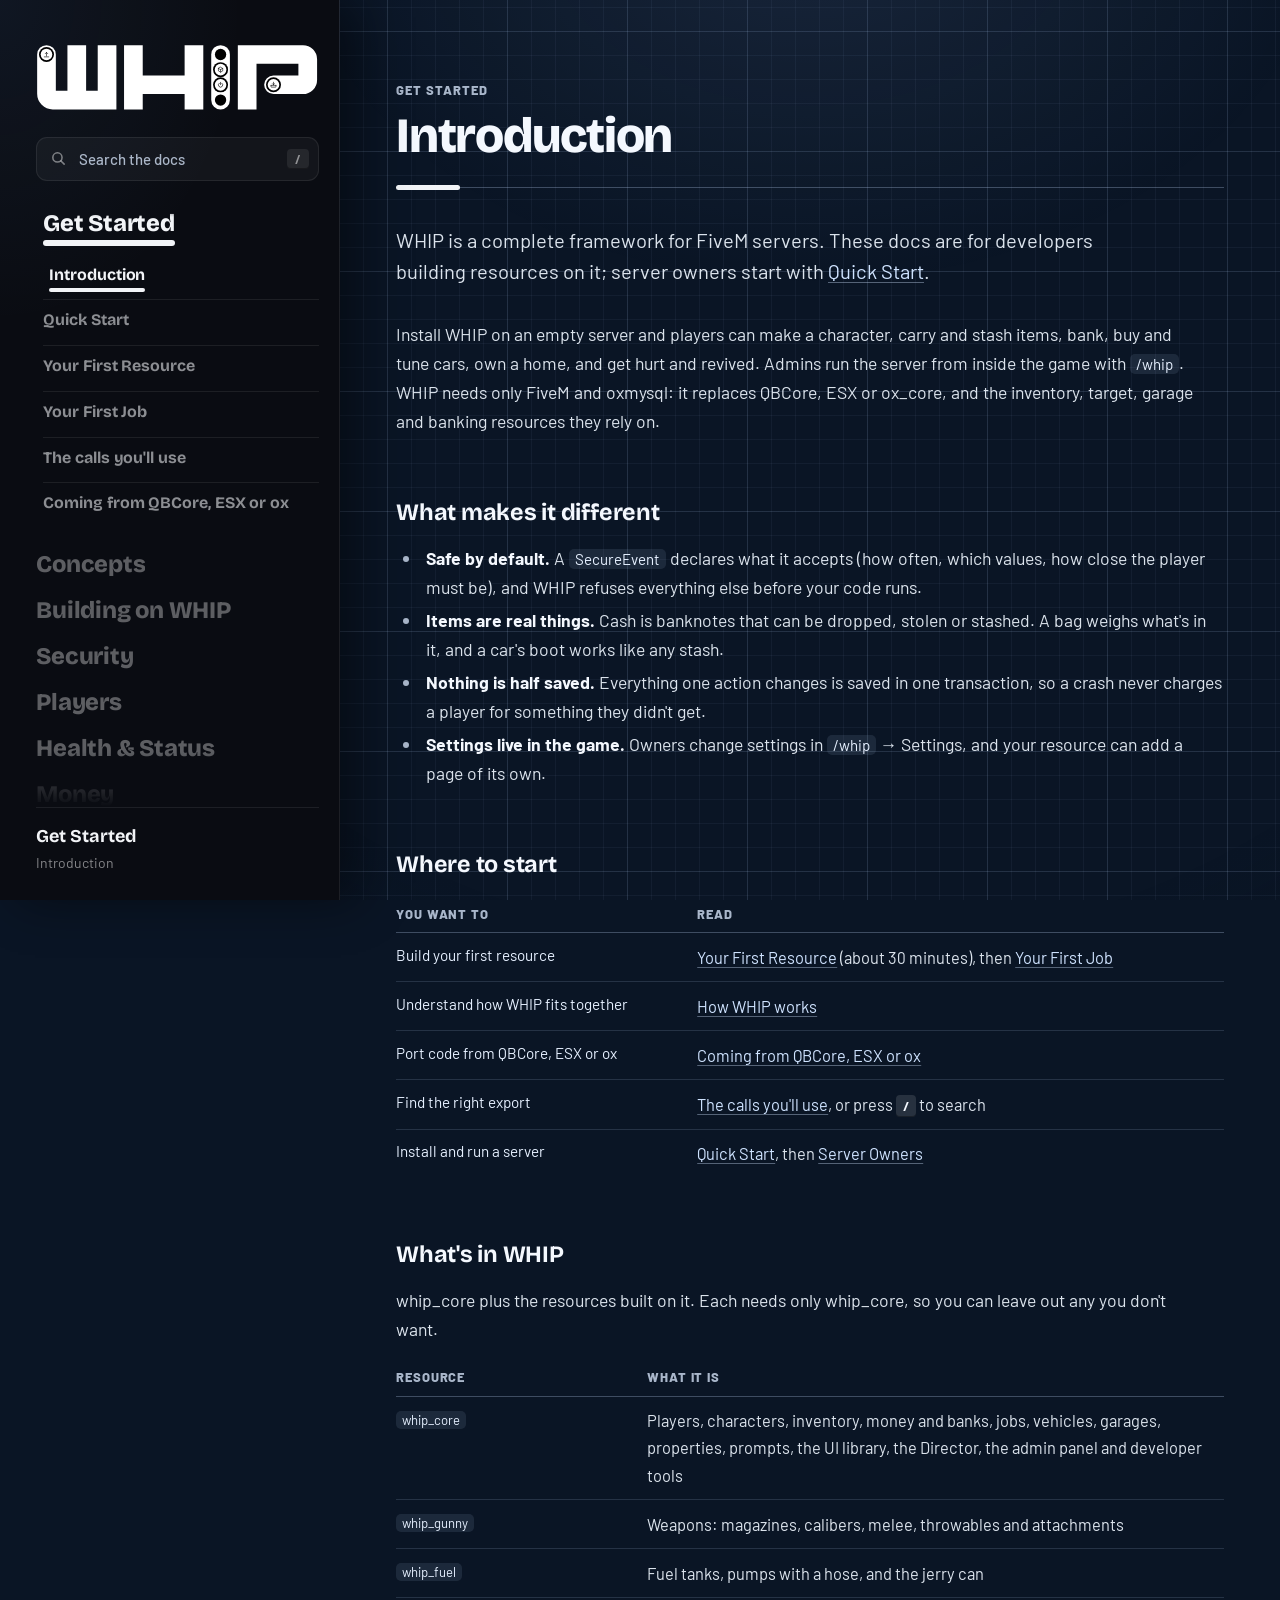
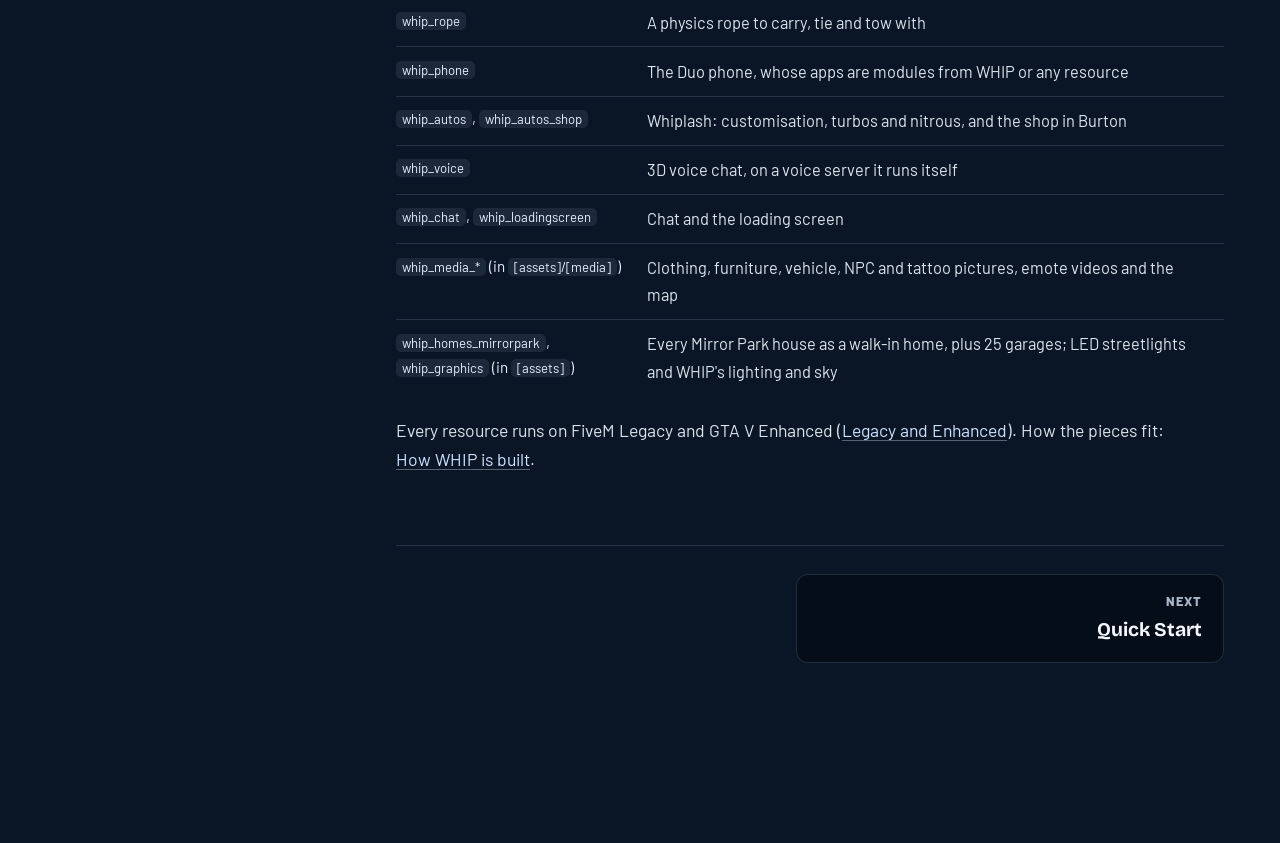
==== commit 9822a8fe: "fix: a Sell card counts wallet cash as the payment does, and the docs point at GetSpendableCash" ====
--- a/docs.html
+++ b/docs.html
@@ -2988,7 +2988,7 @@
   <tr><td>only</td><td>table?</td><td>The tabs offered: category ids or groups. Left out, all of them</td></tr>
   <tr><td>prices</td><td>table?</td><td>Dollars each, by category id, then group, then <code>default</code>: <code>{ apparel = 50, hat = 20 }</code>. <code>tattoos</code> is per tattoo put on</td></tr>
   <tr><td>methods</td><td>table?</td><td><code>{ 'cash', 'bank' }</code>: Save first opens a checkout, as whip_autos' basket: the total and a tile for each way to pay. One: no checkout, that way. Left out, Save pays your own way</td></tr>
-  <tr><td>wallet</td><td>table?</td><td><code>{ cash = n, bank = n }</code>: shown on the tiles; one that can't cover the total is greyed out. Read it on your server (<code>GetPlayerCash</code>, <code>GetBalance</code>)</td></tr>
+  <tr><td>wallet</td><td>table?</td><td><code>{ cash = n, bank = n }</code>: shown on the tiles; one that can't cover the total is greyed out. Read it on your server (<code>GetSpendableCash</code>, <code>GetBalance</code>)</td></tr>
   <tr><td>title / sub</td><td>string?</td><td>The editor's heading</td></tr>
   <tr><td>onSave</td><td>function(look, method)</td><td>Required. May wait. <code>method</code> is the tile chosen, or nil. Returns <code>true</code>, or <code>false, why</code> (60 characters)</td></tr>
   <tr><td>onClose</td><td>function(saved)?</td><td>The editor shut: saved, or not (Cancel, a death, a logout)</td></tr></table>
@@ -4227,7 +4227,7 @@
 <div class="export-card" id="getitemcount" data-search="getitemcount count item total how many">
 <div class="export-header"><span class="export-name">GetItemCount(source, item)</span><span class="export-side side-server">SERVER</span></div>
 <div class="export-body">
-<p>How many of an item the player carries, across both pockets, and inside a wallet they carry for an item with <code>wallet = true</code>. The same count everywhere: <code>RemoveItem</code> takes from a wallet after the pockets, an <code>item</code> requirement (prompts, points, doors) and the item events count it there, and the player's own game counts it too. Cash in a wallet is put away, not counted.</p>
+<p>How many of an item the player carries, across both pockets, and inside a wallet they carry for an item with <code>wallet = true</code>. The same count everywhere: <code>RemoveItem</code> takes from a wallet after the pockets, an <code>item</code> requirement (prompts, points, doors) and the item events count it there, and the player's own game counts it too. Cash in a wallet isn't counted here; <code>GetSpendableCash</code> counts it.</p>
 <table class="param-table"><tr><th>Param</th><th>Type</th><th>Description</th></tr>
 <tr><td>source</td><td>number</td><td>Server player ID</td></tr>
 <tr><td>item</td><td>string</td><td>Item key</td></tr></table>
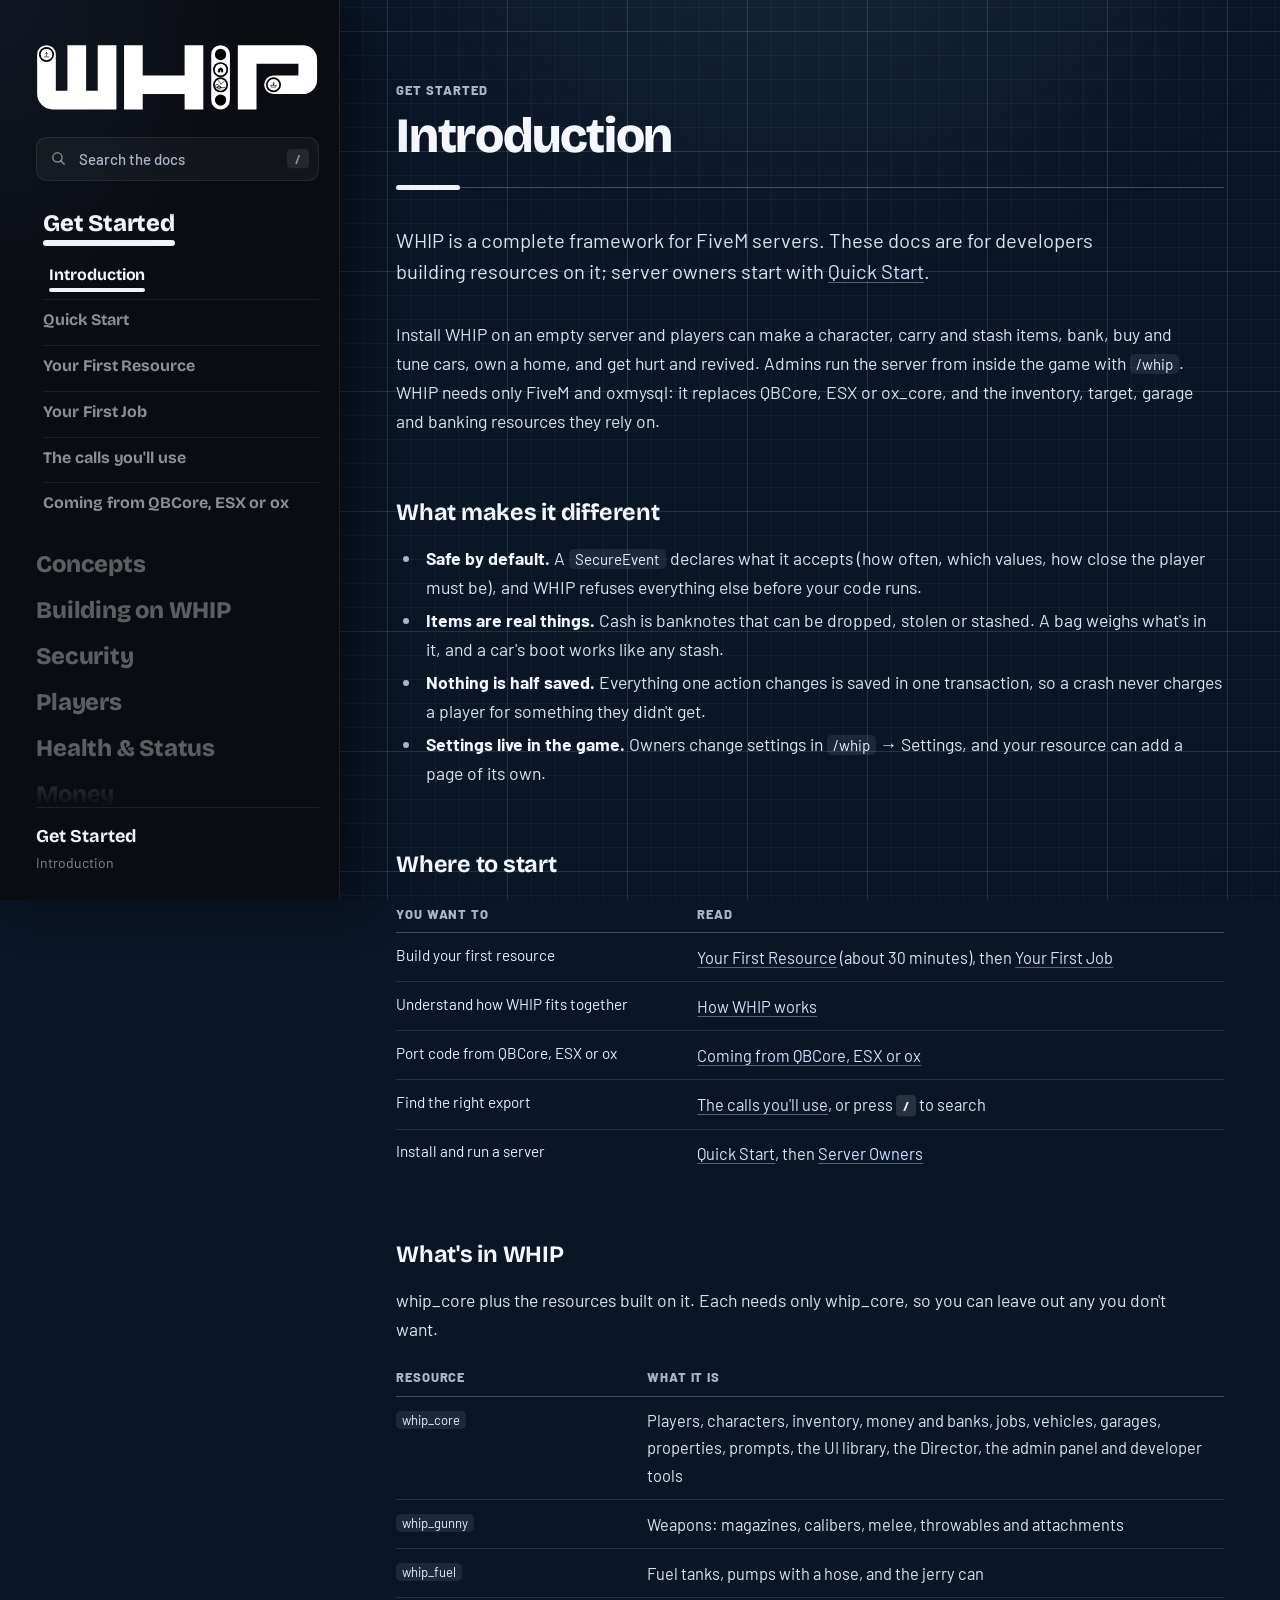
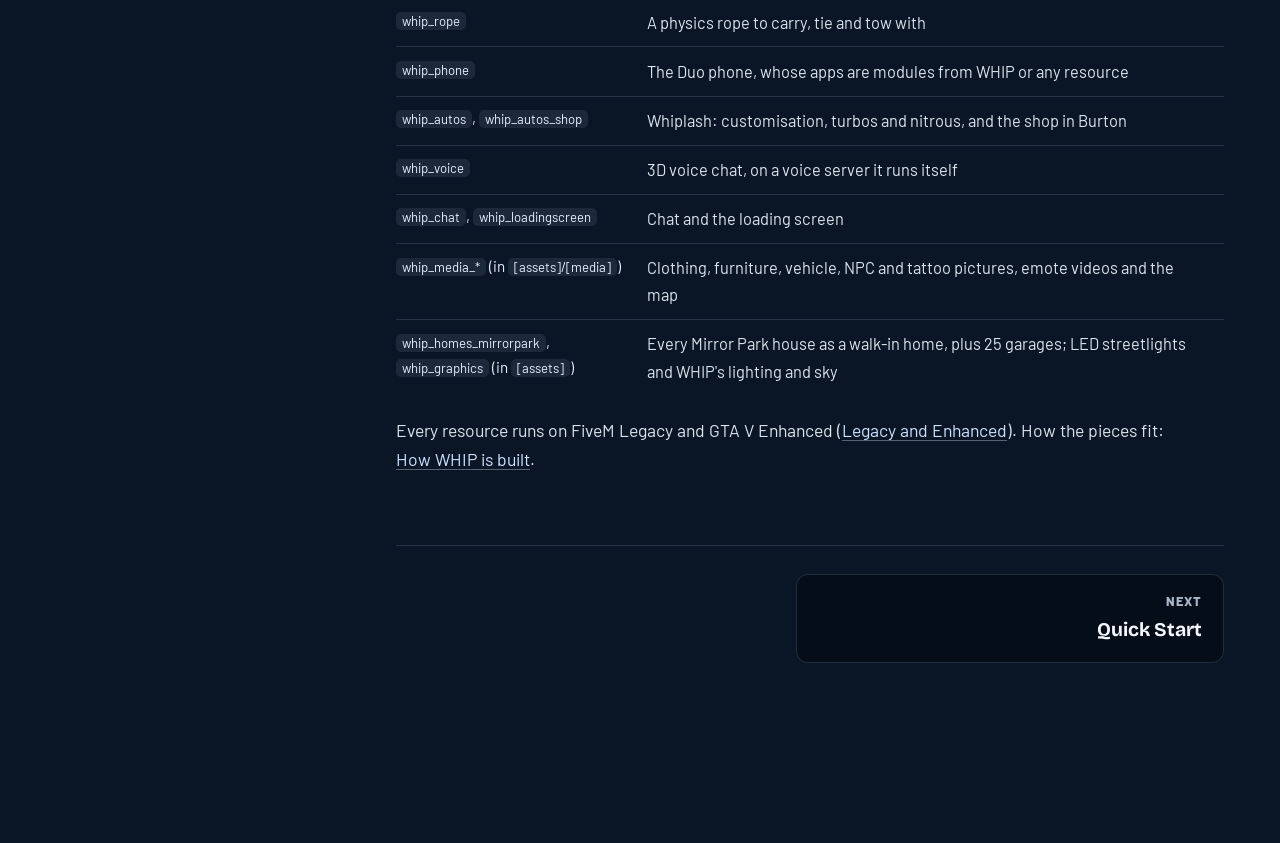
==== commit 84c3d608: "Merge 9822a8fe5cdc15a7a592447c246946efe7eca85b into 935a85677eff8a3ee1096ee68006b7c4bff5d3aa" ====
--- a/docs.html
+++ b/docs.html
@@ -11609,6 +11609,7 @@
 <tr><td><code>PlayerNameRange</code></td><td><code>25.0</code></td><td>Metres, for <code>'nearby'</code></td></tr>
 <tr><td><code>DependentResources</code></td><td><code>{}</code></td><td>Resources to restart with whip_core. Leave empty; use <a href="#quickstart-satellite"><code>Whip.register</code></a></td></tr>
 <tr><td><code>PlaceItemRange</code></td><td><code>10.5</code></td><td>Metres from the camera an item can be set down</td></tr>
+<tr><td><code>ItemNotices</code></td><td><code>{ enabled = true, removed = true, position = 'right' }</code></td><td>A box at the side of the screen when a player gets or loses an item, any way. <code>removed = false</code>: only what they get; <code>position</code>: <code>'right'</code>, <code>'left'</code> or <code>'bottom'</code></td></tr>
 <tr><td><code>GiveModeStyle</code></td><td><code>{ walk = 'trash', speed = 'jog' }</code></td><td>Movement while holding an item out: <code>walk</code> (a /walk name; nil: own), <code>speed</code> (<code>'jog'</code>, <code>'walk'</code> or nil). <a href="#client-inventory"><code>SetGiveModeStyle</code></a> overrides it</td></tr>
 <tr><td><code>ThrowKnockdown.Enabled</code></td><td><code>true</code></td><td>A thrown item knocks a person down and bounces off. Never in a no-PvP zone or on god mode</td></tr>
 <tr><td><code>ThrowKnockdown.MinSpeed</code></td><td><code>8.0</code></td><td>m/s the item must still be flying at (a throw starts at 18)</td></tr>
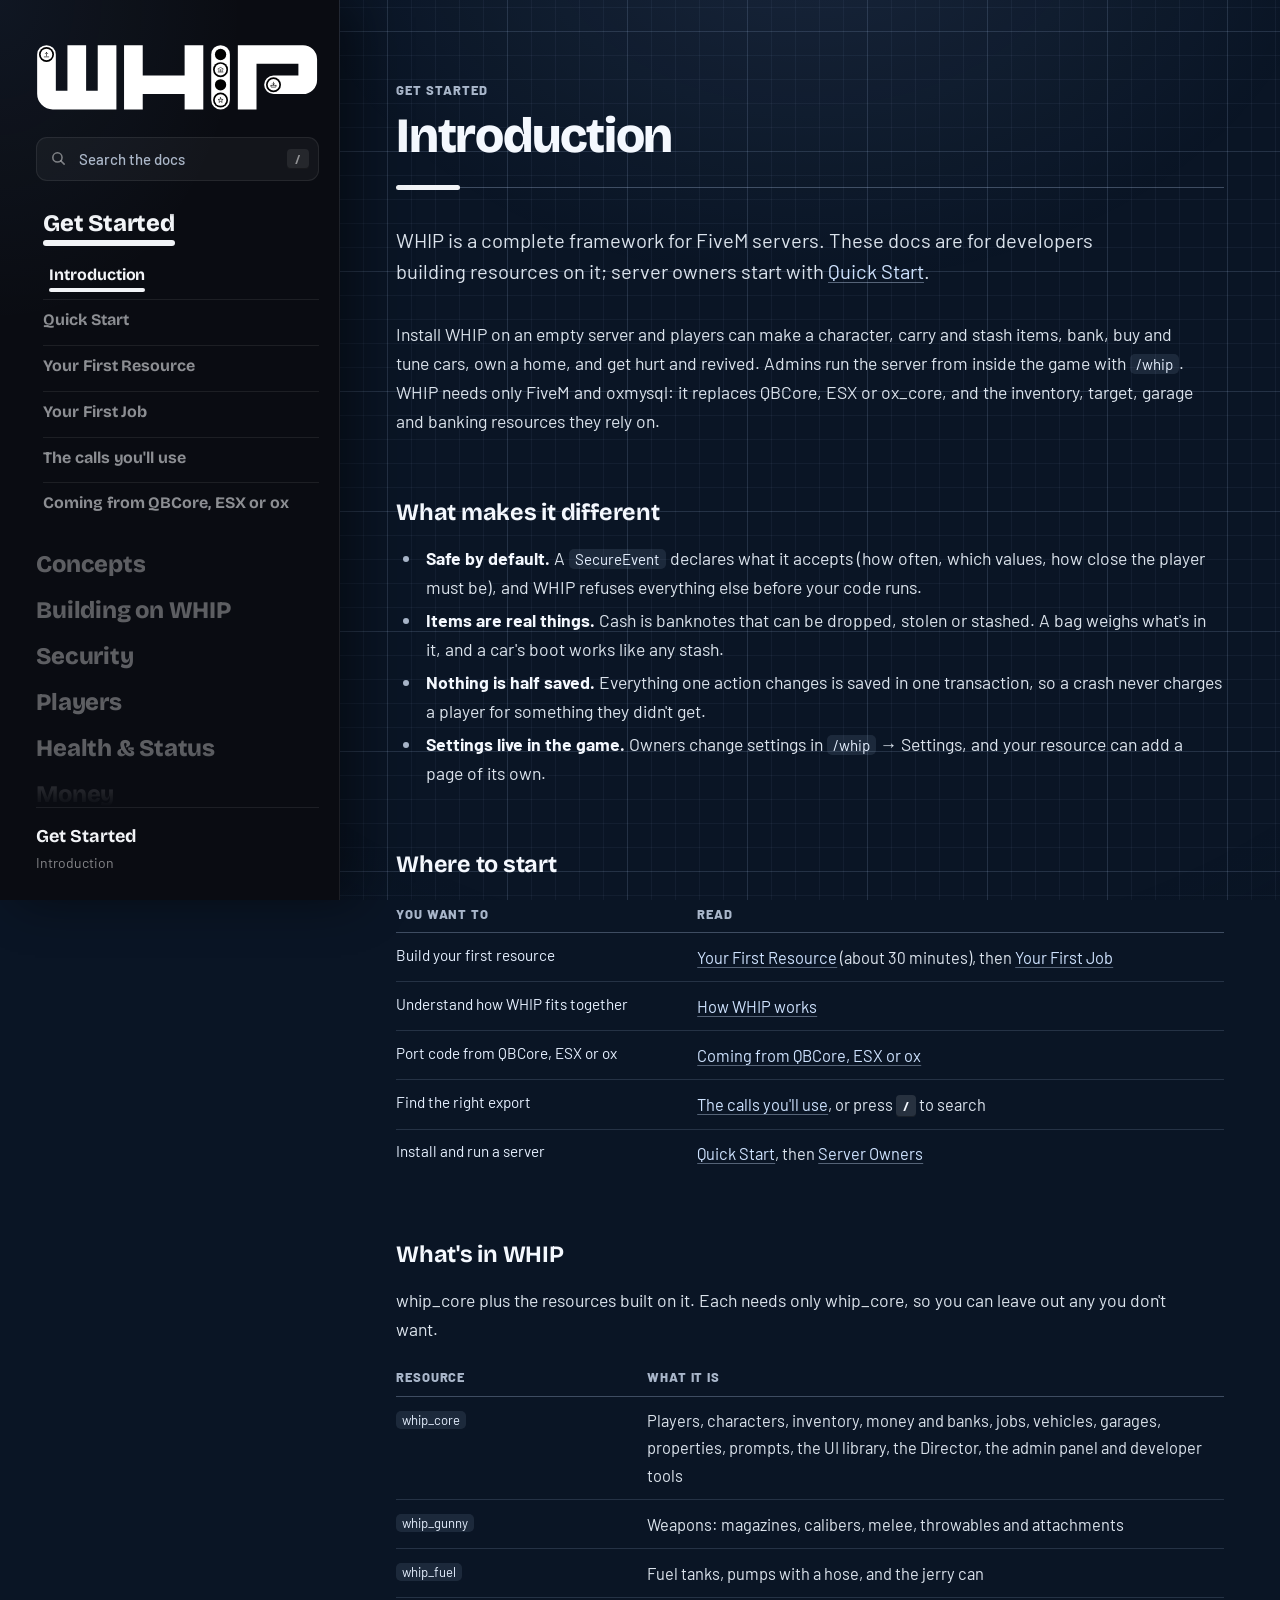
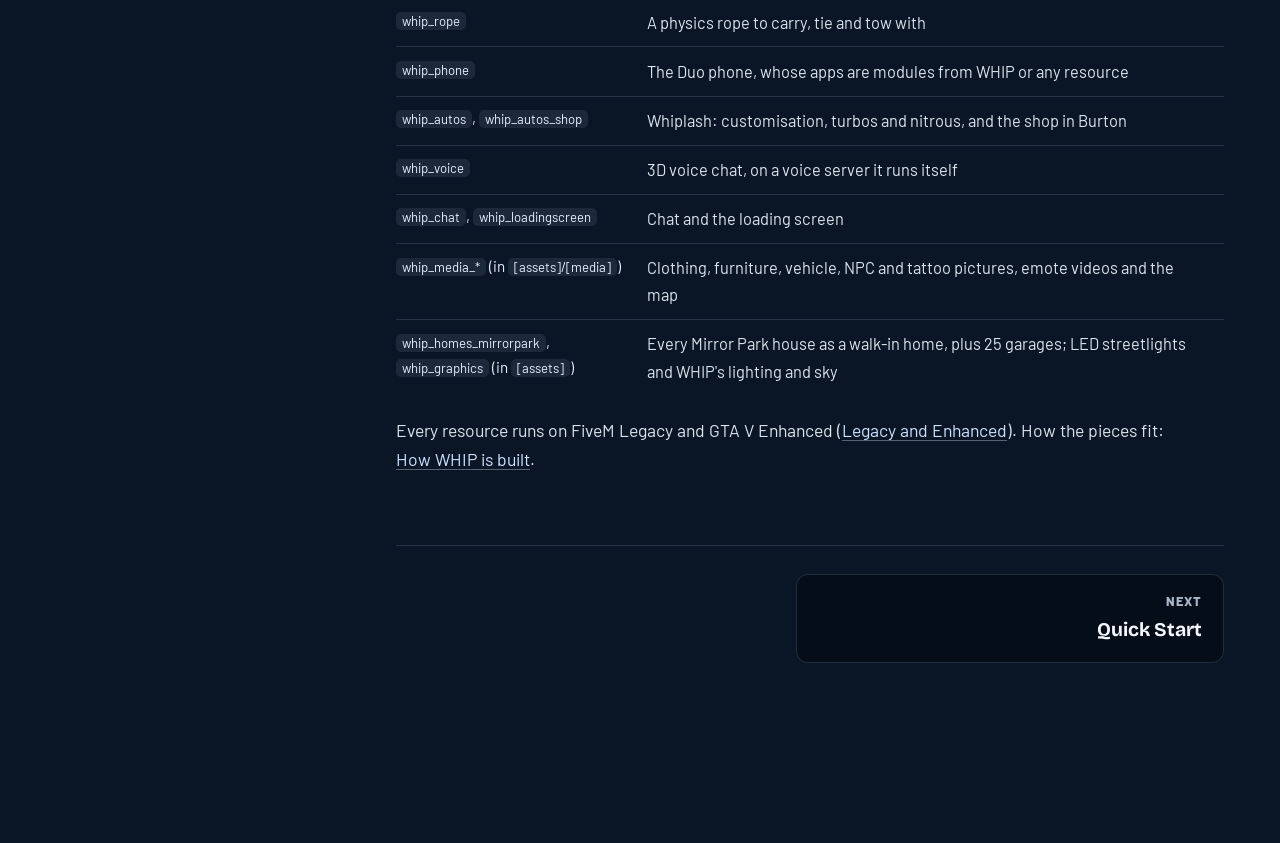
==== commit 4c3f26cb: "Merge main into feat/throw-ground-item main's item notices (#70), the /vector commands (#93), versio" ====
--- a/docs.html
+++ b/docs.html
@@ -2801,13 +2801,7 @@
 <div class="export-card" data-search="getplayercash cash money balance">
 <div class="export-header"><span class="export-name">GetPlayerCash(source)</span><span class="export-side side-server">SERVER</span></div>
 <div class="export-body">
-  <p>Total cash in every container the character carries: loose notes only, not what is in a wallet.</p>
-  <div class="return-info"><strong>Returns: </strong><code>number</code>; <code>0, 'Player not loaded'</code></div>
-</div></div>
-<div class="export-card" data-search="getspendablecash cash wallet money afford pay">
-<div class="export-header"><span class="export-name">GetSpendableCash(source)</span><span class="export-side side-server">SERVER</span></div>
-<div class="export-body">
-  <p>What a cash payment can take now: loose notes plus the cash in the wallets the character carries (in the pockets or on the strip). <code>ChargePlayer</code> and <code>HoldMoney</code> with <code>method = 'cash'</code> take loose notes first, then wallet cash. Use this, not <code>GetPlayerCash</code>, to check a price before charging. With <code>BlockOwnCharacterTransfers</code> on, notes another character of the same player left in a wallet are not counted.</p>
+  <p>Total cash in every container the character carries.</p>
   <div class="return-info"><strong>Returns: </strong><code>number</code>; <code>0, 'Player not loaded'</code></div>
 </div></div>
 
@@ -2988,7 +2982,7 @@
   <tr><td>only</td><td>table?</td><td>The tabs offered: category ids or groups. Left out, all of them</td></tr>
   <tr><td>prices</td><td>table?</td><td>Dollars each, by category id, then group, then <code>default</code>: <code>{ apparel = 50, hat = 20 }</code>. <code>tattoos</code> is per tattoo put on</td></tr>
   <tr><td>methods</td><td>table?</td><td><code>{ 'cash', 'bank' }</code>: Save first opens a checkout, as whip_autos' basket: the total and a tile for each way to pay. One: no checkout, that way. Left out, Save pays your own way</td></tr>
-  <tr><td>wallet</td><td>table?</td><td><code>{ cash = n, bank = n }</code>: shown on the tiles; one that can't cover the total is greyed out. Read it on your server (<code>GetSpendableCash</code>, <code>GetBalance</code>)</td></tr>
+  <tr><td>wallet</td><td>table?</td><td><code>{ cash = n, bank = n }</code>: shown on the tiles; one that can't cover the total is greyed out. Read it on your server (<code>GetPlayerCash</code>, <code>GetBalance</code>)</td></tr>
   <tr><td>title / sub</td><td>string?</td><td>The editor's heading</td></tr>
   <tr><td>onSave</td><td>function(look, method)</td><td>Required. May wait. <code>method</code> is the tile chosen, or nil. Returns <code>true</code>, or <code>false, why</code> (60 characters)</td></tr>
   <tr><td>onClose</td><td>function(saved)?</td><td>The editor shut: saved, or not (Cancel, a death, a logout)</td></tr></table>
@@ -4227,7 +4221,7 @@
 <div class="export-card" id="getitemcount" data-search="getitemcount count item total how many">
 <div class="export-header"><span class="export-name">GetItemCount(source, item)</span><span class="export-side side-server">SERVER</span></div>
 <div class="export-body">
-<p>How many of an item the player carries, across both pockets, and inside a wallet they carry for an item with <code>wallet = true</code>. The same count everywhere: <code>RemoveItem</code> takes from a wallet after the pockets, an <code>item</code> requirement (prompts, points, doors) and the item events count it there, and the player's own game counts it too. Cash in a wallet isn't counted here; <code>GetSpendableCash</code> counts it.</p>
+<p>How many of an item the player carries, across both pockets, and inside a wallet they carry for an item with <code>wallet = true</code>. The same count everywhere: <code>RemoveItem</code> takes from a wallet after the pockets, an <code>item</code> requirement (prompts, points, doors) and the item events count it there, and the player's own game counts it too. Cash in a wallet is put away, not counted.</p>
 <table class="param-table"><tr><th>Param</th><th>Type</th><th>Description</th></tr>
 <tr><td>source</td><td>number</td><td>Server player ID</td></tr>
 <tr><td>item</td><td>string</td><td>Item key</td></tr></table>
@@ -4909,6 +4903,36 @@
   <tr><td>heading</td><td>number?</td><td>Degrees</td></tr>
   <tr><td>reason</td><td>string?</td><td>For the activity log, beside your resource's name</td></tr></table>
   <div class="return-info"><strong>Returns: </strong><code>table</code>: <code>{ id, item, amount, metadata, x, y, z, heading, createdAt }</code>, or <code>false, reason</code> (not a table, an unknown item, a bad amount, no coordinates)</div>
+</div></div>
+
+<div class="export-card" id="throwgrounditem" data-search="throwgrounditem ground item throw launch fly spray atm cash knock">
+<div class="export-header"><span class="export-name">ThrowGroundItem({ item, amount?, from, target, power?, by?, metadata?, reason? })</span><span class="export-side side-server">SERVER</span></div>
+<div class="export-body">
+  <p>Throws an item from one point at another, the way a player throws one. It's a ground item from the moment it leaves <code>from</code>, so anyone in reach can grab it out of the air, and it lies wherever physics leaves it.</p>
+  <p>It's aimed as a player's throw is, on the arc that lands on <code>target</code> at that power. Too soft and it falls short of the target. Hard and it comes in flat and fast, so it skids or bounces on past, or off whatever is in the way. With no <code>power</code> it takes the gentlest throw that reaches the target, which comes down closest to it.</p>
+  <p>Only a player's game can run the physics, so one of them flies it: <code>by</code> when they're within 50 m of <code>from</code>, otherwise the nearest player who is. That player sees it fly smoothly at any ping, and everyone else sees it as they see any thrown item. Like a player's throw, it knocks over anyone it hits hard enough for its weight, that player included, since they didn't throw it. A heavy item thrown hard does; cash never does (<code>Config.ThrowKnockdown</code>). When nobody is that close, it's put down where the throw would have come down, already at rest.</p>
+  <p>One throw starts every 500 ms at most, whoever asks: faster than that the flying player's game can't keep up. A call that comes sooner waits its turn, in the order asked, and the server console warns that throws are being asked for too quickly. A spray of ten takes five seconds.</p>
+  <table class="param-table"><tr><th>Field</th><th>Type</th><th>Description</th></tr>
+  <tr><td>item</td><td>string</td><td>A registered item key</td></tr>
+  <tr><td>amount</td><td>number?</td><td>A whole number, 1 or more (default 1)</td></tr>
+  <tr><td>from</td><td>vector3</td><td>Where it's thrown from, a little clear of anything solid so it doesn't bounce straight off</td></tr>
+  <tr><td>target</td><td>vector3|vector4</td><td>Where it's aimed (a vector4's <code>w</code> is the heading it lies at when put down)</td></tr>
+  <tr><td>power</td><td>number?</td><td>How hard, 0 to 40. A player throws at 18, and 18 to 22 is recommended</td></tr>
+  <tr><td>by</td><td>number|table?</td><td>Whose game flies it: a server ID or <code>{ charId = n }</code></td></tr>
+  <tr><td>metadata</td><td>table?</td><td>Custom metadata</td></tr>
+  <tr><td>reason</td><td>string?</td><td>For the activity log, beside your resource's name</td></tr></table>
+  <div class="return-info"><strong>Returns: </strong><code>table, how</code>: the ground item and <code>'thrown'</code> (in the air now) or <code>'ground'</code> (put down, and why: nobody near enough, or that game's throw could not be checked), or <code>false, reason</code> (not a table, an unknown item, a bad amount, no <code>from</code> or <code>target</code>, a power outside 0 to 40)</div>
+  <p>It waits its turn and then for the flying player's game to make the throw, so several calls in a row come out one after another. In a SecureCallback, where the player's game gives up after 10 seconds, start it in a <code>CreateThread</code> and answer at once. A very hard throw can pass straight through thin walls and floors, as GTA objects do at speed.</p>
+<pre><code class="lang-lua">-- The ATM spits the cash out on the pavement in front of it
+local atm = vector4(147.4, -1035.8, 29.3, 160.0)   -- where it stands and the way it faces
+local out = vector3(-math.sin(math.rad(atm.w)), math.cos(math.rad(atm.w)), 0.0)
+exports.whip_core:ThrowGroundItem({
+    item = 'cash', amount = 250,
+    from = atm.xyz + out * 0.5 + vector3(0.0, 0.0, 1.0),
+    target = atm.xyz + out * 2.0,
+    by = source,   -- the robber: your robbery SecureEvent handler's source
+    reason = 'ATM robbery',
+})</code></pre>
 </div></div>
 
 <div class="export-card" data-search="deletegrounditem ground item delete remove">
@@ -8660,7 +8684,7 @@
 <div class="export-card" id="ui-loaders" data-search="loadmodel loadanimdict loadtexturedict loadanimset loadptfxasset requestmodel hasmodelloaded load model animation dictionary clipset walk style particle ptfx stream wait timeout">
 <div class="export-header"><span class="export-name">LoadModel(model, timeoutMs?) · LoadAnimDict(dict, timeoutMs?) · LoadTextureDict(dict, timeoutMs?) · LoadAnimSet(set, timeoutMs?) · LoadPtfxAsset(asset, timeoutMs?)</span><span class="export-side side-client">CLIENT</span></div>
 <div class="export-body">
-  <p>Loads something the game streams and waits, up to <code>timeoutMs</code> (default 5000). <code>LoadModel</code> takes a name or hash and returns the hash, or <code>nil</code> (at once for a model the game lacks); the others return a boolean. <code>LoadAnimSet</code> is a walk style's clip set, <code>LoadPtfxAsset</code> a particle asset. Call from a thread; from a satellite, <code>Whip.core:LoadModel(...)</code> returns <code>false</code> if whip_core restarts.</p>
+  <p>Loads something the game streams and waits, up to <code>timeoutMs</code> (default 5000). <code>LoadModel</code> takes a name or hash and returns the hash, or <code>nil</code>: at once for a model the game lacks, or for one the game threw on when asked (F8 names it once). The others return a boolean. <code>LoadAnimSet</code> is a walk style's clip set, <code>LoadPtfxAsset</code> a particle asset. Call from a thread; from a satellite, <code>Whip.core:LoadModel(...)</code> returns <code>false</code> if whip_core restarts.</p>
 <pre><code class="lang-lua">local hash = exports.whip_core:LoadModel('prop_beer_bottle')
 if not hash then return end
 local obj = CreateObject(hash, x, y, z, true, true, false)
@@ -11611,8 +11635,9 @@
 <tr><td><code>PlaceItemRange</code></td><td><code>10.5</code></td><td>Metres from the camera an item can be set down</td></tr>
 <tr><td><code>ItemNotices</code></td><td><code>{ enabled = true, removed = true, position = 'right' }</code></td><td>A box at the side of the screen when a player gets or loses an item, any way. <code>removed = false</code>: only what they get; <code>position</code>: <code>'right'</code>, <code>'left'</code> or <code>'bottom'</code></td></tr>
 <tr><td><code>GiveModeStyle</code></td><td><code>{ walk = 'trash', speed = 'jog' }</code></td><td>Movement while holding an item out: <code>walk</code> (a /walk name; nil: own), <code>speed</code> (<code>'jog'</code>, <code>'walk'</code> or nil). <a href="#client-inventory"><code>SetGiveModeStyle</code></a> overrides it</td></tr>
-<tr><td><code>ThrowKnockdown.Enabled</code></td><td><code>true</code></td><td>A thrown item knocks a person down and bounces off. Never in a no-PvP zone or on god mode</td></tr>
+<tr><td><code>ThrowKnockdown.Enabled</code></td><td><code>true</code></td><td>A thrown item that hits hard enough knocks a person down and bounces off. Never in a no-PvP zone or on god mode</td></tr>
 <tr><td><code>ThrowKnockdown.MinSpeed</code></td><td><code>8.0</code></td><td>m/s the item must still be flying at (a throw starts at 18)</td></tr>
+<tr><td><code>ThrowKnockdown.MinImpact</code></td><td><code>8.0</code></td><td>Its weight in kg times its speed in m/s. At a normal throw a 1 kg item is about 17 and knocks someone down; a 0.3 kg sandwich is about 5 and doesn't; cash never does</td></tr>
 <tr><td><code>ThrowKnockdown.RagdollMs</code></td><td><code>2500</code></td><td>ms on the ground, then 1.5 s before another knockdown</td></tr>
 <tr><td><code>ThrowKnockdown.Npcs</code></td><td><code>true</code></td><td>Street NPCs fall too</td></tr>
 <tr><td><code>DefaultGroundProp</code></td><td><code>'prop_cs_cardbox_01'</code></td><td>Model for a dropped item with no <code>prop</code></td></tr>
@@ -11835,6 +11860,7 @@
 <tr><td><code>/vector3</code>, <code>/vector4</code>, <code>/vector2</code>, <code>/heading</code></td><td>Copies where you stand (<code>vector4(x, y, z, heading)</code>, two decimals) or the way you face, ready to paste into a config, and shows it. Short forms: <code>/vec</code> (a vector4), <code>/vec2</code>, <code>/vec3</code>, <code>/vec4</code>. The same text as <strong>Coords</strong> in <code>/w</code> copies with <kbd>G</kbd>; if the copy can't happen it's in F8</td></tr>
 <tr><td><code>/whipplatform</code></td><td>The platform this game read at start and now. A wrong one means <code>server.cfg</code> needs <code>setr</code></td></tr>
 <tr><td><code>/vehpoints</code></td><td>Where each prompt would sit on the bike, boat or aircraft you look at, and why</td></tr>
+<tr><td><code>/throwtest</code></td><td>Tries <a href="#ground-items">ThrowGroundItem</a> where you stand: place where it is thrown from and its target, set the power, and throw a random item with G or RT. Held, it asks for up to 20 a second, and the server throws them one every 500 ms. Delete takes back what it threw; run it again, Esc or B to leave</td></tr>
 <tr><td><code>/radardebug</code></td><td>The minimap tuner: moves its parts live and prints the numbers</td></tr>
 <tr><td><code>/propcheck</code> (<code>restart</code>)</td><td>Spawns every catalog prop and lists failures; run again to stop, it resumes next time</td></tr>
 <tr><td><code>/propprobe</code></td><td>What the interior natives say about where you stand</td></tr>
@@ -11911,7 +11937,7 @@
 <tr><td><strong>Item Log</strong></td><td>Economy</td><td>One item's whole life by uid (<a href="#activity-log">Activity Log</a>)</td></tr>
 <tr><td><strong>Zones</strong></td><td>World</td><td>Persistent zones, rules, whitelists; the in-world Zone Editor (<a href="#zones-devtools">Zones</a>)</td></tr>
 <tr><td><strong>Doors</strong></td><td>World</td><td>Saved doors in folders; the in-world Door Editor (<a href="#doors-devtools">Doors</a>)</td></tr>
-<tr><td><strong>Ground Items</strong></td><td>World</td><td>Every world item: search, teleport, blips, delete</td></tr>
+<tr><td><strong>Ground Items</strong></td><td>World</td><td>Every world item: search, teleport, blips, delete. Select items within 50 m picks every pile near you, to delete together</td></tr>
 <tr><td><strong>Properties</strong></td><td>World</td><td>Every home, its problems and fixes; known interiors (<a href="#guide-properties">Properties &amp; Homes</a>)</td></tr>
 <tr><td><strong>Time &amp; Weather</strong></td><td>World</td><td>Time, presets, weather, freeze, blackout, time scale (<a href="#timeweather-devtool">Time &amp; Weather</a>)</td></tr>
 <tr><td><strong>Director</strong></td><td>Director</td><td>Scenarios, packs, live runs and builders (<a href="#director">Director</a>)</td></tr>
@@ -12686,7 +12712,7 @@
   // ---- WAITS: the exports that can wait (on the database, on the player), each card's badge. The same list as
   // the ---@async marks in types/server.lua and types/client.lua. `node dev/waits.js --write` writes this line and
   // lib/satellite.lua's from the code; `--check` keeps all three the same ----
-  var WAITS = {"server":["AddCatalogItem","AddItem","AdoptVehicle","BankDeposit","BankSystemDeposit","BankSystemTransfer","BankSystemWithdraw","BankTransfer","BankWithdraw","CanGrantBankAccess","CanHirePlayer","CanUseBankAccount","ChangeVehicleLocks","ChargePlayer","ClaimVehicle","ClearAllVehicleData","ClearVehicleData","CloseBankAccount","ClosePanel","ClosePlayerInventory","CloseStore","CommitWithAction","CountVehicleKeys","CreateBankAccount","CreateContainer","CreateDoor","CreateGarage","CreateGroundItem","CreateJobRole","CreateOwnedVehicle","CreateShop","DeleteContainer","DeleteDoor","DeleteGarage","DeleteGroundItem","DeleteJob","DeleteJobRole","DeleteShop","DeleteZone","DespawnVehicle","EnsureContainer","EnsureDoor","EnsureDoors","EnsureJob","EnsureShop","EnsureTable","EnsureZone","FlushActivityLog","GetBalance","GetBankAccessList","GetBankAccount","GetBankTransactions","GetCharacterBankAccounts","GetCharacterInfo","GetCharacterNames","GetDefaultBankAccount","GetItemAt","GetJobBankAccounts","GetPermissionHolders","GetPlayerMetadata","GetPlayerVehicleKeys","GetScenarioStats","GetShopPrices","GetShopStock","GiveOnLogin","GivePropertyKey","GiveVehicleKey","GrantBankAccess","GrantPermission","HasVehicleKey","HirePlayer","HoldDoor","HoldMoney","IsCharacterDeleted","LinkDoors","LogActivity","LoreSay","OpenPlayerInventory","OpenShop","OpenStore","PayAsLore","PayPlayer","Progress","RefundPlayer","RegisterPropertyPack","RegisterProps","RegisterVehicles","RemoveCatalogItem","RemoveItem","RemovePropertyKey","RemoveVehicleKey","RenameCharacter","RequestScreenshot","RevokeBankAccess","RevokePermission","SavePlayer","SetBankAccountFrozen","SetHeldItem","SetItemMetadata","SetPlayerMetadata","SetPropertyOwner","SetPropertyTheme","SetShopItemPrice","SetShopLayout","SetVehicleAppearance","SetVehicleCustody","SetVehicleData","SetVehicleGarage","SetVehicleLocked","SetVehiclePlate","SettleMoneyHold","SkillCheck","SpawnTempVehicle","SpawnVehicle","StoreCount","StoreGive","StoreMove","StoreRead","StoreTake","SwitchScenario","TestDirectorCard","TestDirectorScenario","TransferVehicle","UnlinkDoors","UpdateContainer","UpdateDoor","UpdateGarage","UpdateJob","UpdateJobRole","UpdateShop"],"client":["Alert","Callback","ClockOff","ClockOn","Confirm","EditAppearance","EnterCharacter","FreeHands","GetPlayerFullName","Input","LoadAnimDict","LoadAnimSet","LoadModel","LoadPtfxAsset","LoadTextureDict","OpenKeyboard","OrbitCamera","PlaceObject","PlacePoint","PlayCameraPath","PlayCameraSequence","PressScreen","Progress","ReadScreen","ResolveVehicle","SkillCheck","TakeScreenshot","TakeVehicleControl"]};
+  var WAITS = {"server":["AddCatalogItem","AddItem","AdoptVehicle","BankDeposit","BankSystemDeposit","BankSystemTransfer","BankSystemWithdraw","BankTransfer","BankWithdraw","CanGrantBankAccess","CanHirePlayer","CanUseBankAccount","ChangeVehicleLocks","ChargePlayer","ClaimVehicle","ClearAllVehicleData","ClearVehicleData","CloseBankAccount","ClosePanel","ClosePlayerInventory","CloseStore","CommitWithAction","CountVehicleKeys","CreateBankAccount","CreateContainer","CreateDoor","CreateGarage","CreateGroundItem","CreateJobRole","CreateOwnedVehicle","CreateShop","DeleteContainer","DeleteDoor","DeleteGarage","DeleteGroundItem","DeleteJob","DeleteJobRole","DeleteShop","DeleteZone","DespawnVehicle","EnsureContainer","EnsureDoor","EnsureDoors","EnsureJob","EnsureShop","EnsureTable","EnsureZone","FlushActivityLog","GetBalance","GetBankAccessList","GetBankAccount","GetBankTransactions","GetCharacterBankAccounts","GetCharacterInfo","GetCharacterNames","GetDefaultBankAccount","GetItemAt","GetJobBankAccounts","GetPermissionHolders","GetPlayerMetadata","GetPlayerVehicleKeys","GetScenarioStats","GetShopPrices","GetShopStock","GiveOnLogin","GivePropertyKey","GiveVehicleKey","GrantBankAccess","GrantPermission","HasVehicleKey","HirePlayer","HoldDoor","HoldMoney","IsCharacterDeleted","LinkDoors","LogActivity","LoreSay","OpenPlayerInventory","OpenShop","OpenStore","PayAsLore","PayPlayer","Progress","RefundPlayer","RegisterPropertyPack","RegisterProps","RegisterVehicles","RemoveCatalogItem","RemoveItem","RemovePropertyKey","RemoveVehicleKey","RenameCharacter","RequestScreenshot","RevokeBankAccess","RevokePermission","SavePlayer","SetBankAccountFrozen","SetHeldItem","SetItemMetadata","SetPlayerMetadata","SetPropertyOwner","SetPropertyTheme","SetShopItemPrice","SetShopLayout","SetVehicleAppearance","SetVehicleCustody","SetVehicleData","SetVehicleGarage","SetVehicleLocked","SetVehiclePlate","SettleMoneyHold","SkillCheck","SpawnTempVehicle","SpawnVehicle","StoreCount","StoreGive","StoreMove","StoreRead","StoreTake","SwitchScenario","TestDirectorCard","TestDirectorScenario","ThrowGroundItem","TransferVehicle","UnlinkDoors","UpdateContainer","UpdateDoor","UpdateGarage","UpdateJob","UpdateJobRole","UpdateShop"],"client":["Alert","Callback","ClockOff","ClockOn","Confirm","EditAppearance","EnterCharacter","FreeHands","GetPlayerFullName","Input","LoadAnimDict","LoadAnimSet","LoadModel","LoadPtfxAsset","LoadTextureDict","OpenKeyboard","OrbitCamera","PlaceObject","PlacePoint","PlayCameraPath","PlayCameraSequence","PressScreen","Progress","ReadScreen","ResolveVehicle","SkillCheck","TakeScreenshot","TakeVehicleControl"]};
   (function () {
     var waits = { server: {}, client: {} };
     ['server', 'client'].forEach(function (side) { WAITS[side].forEach(function (n) { waits[side][n] = true; }); });
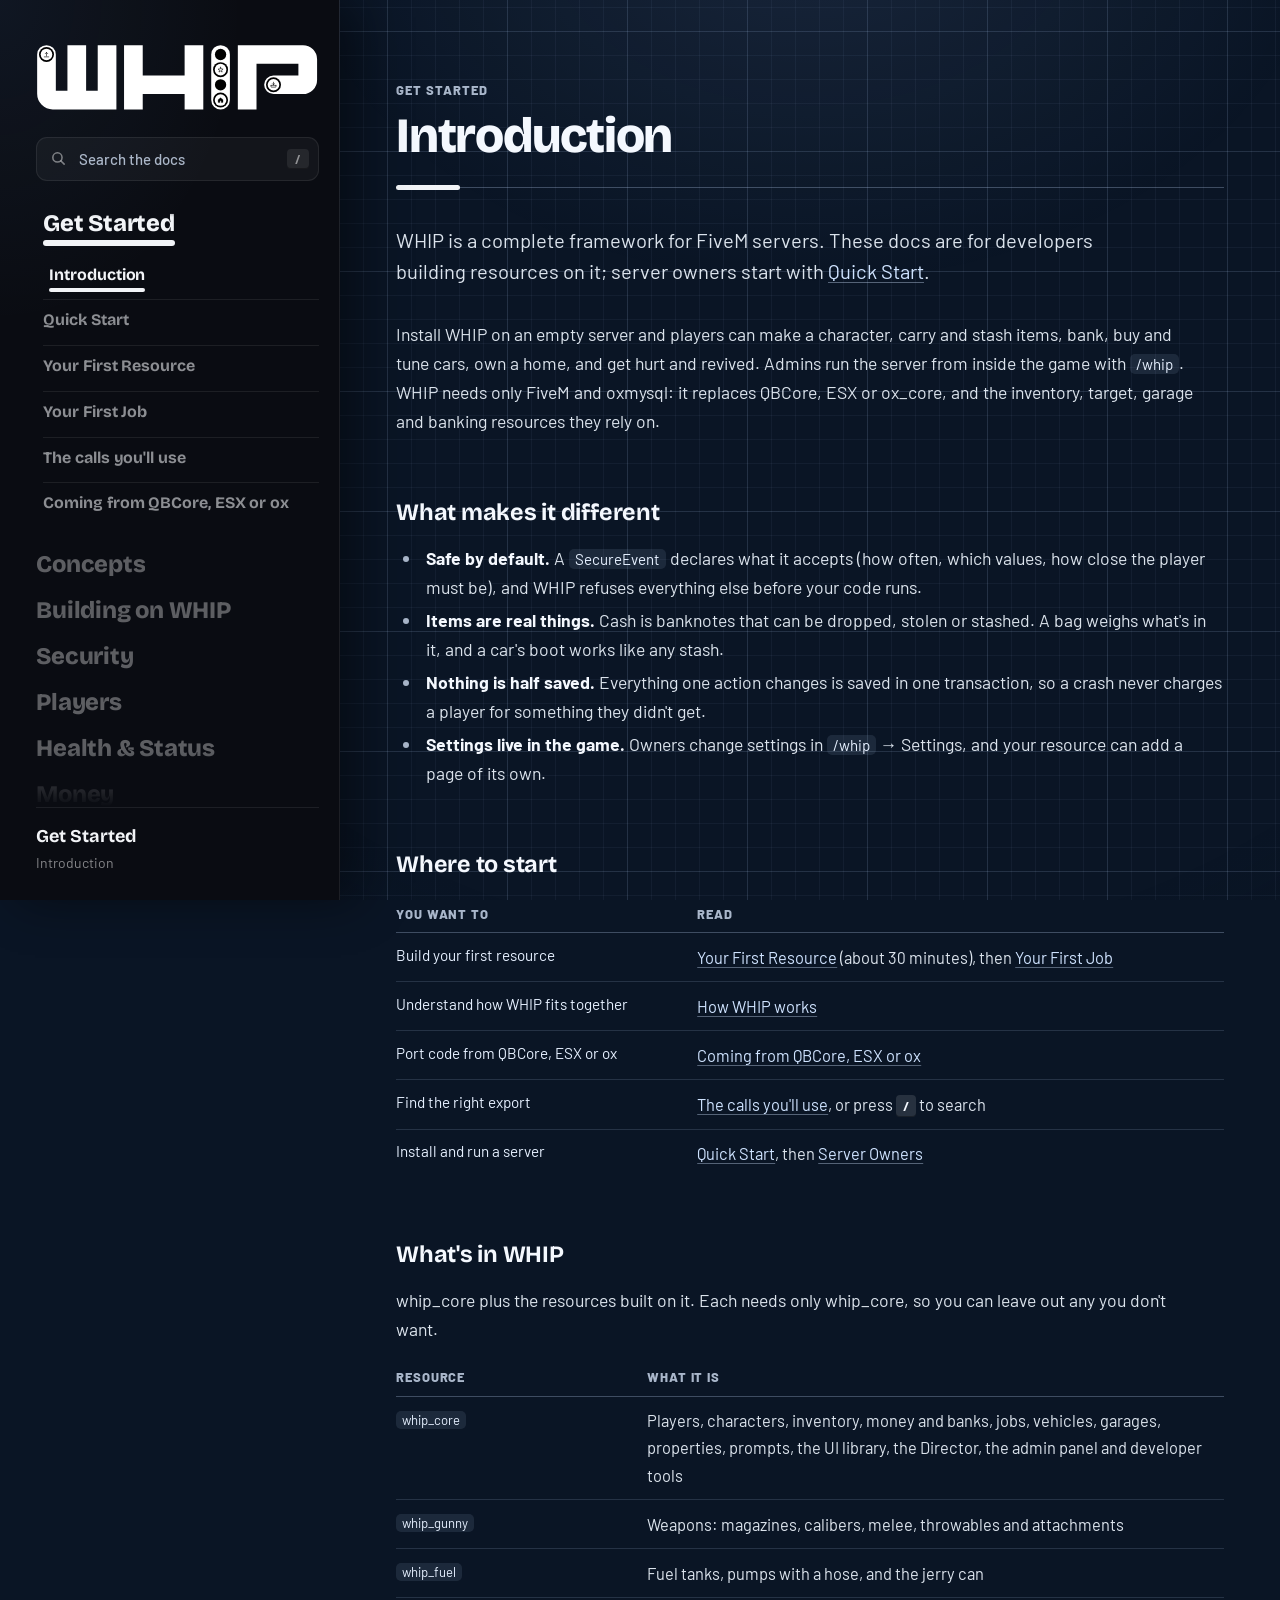
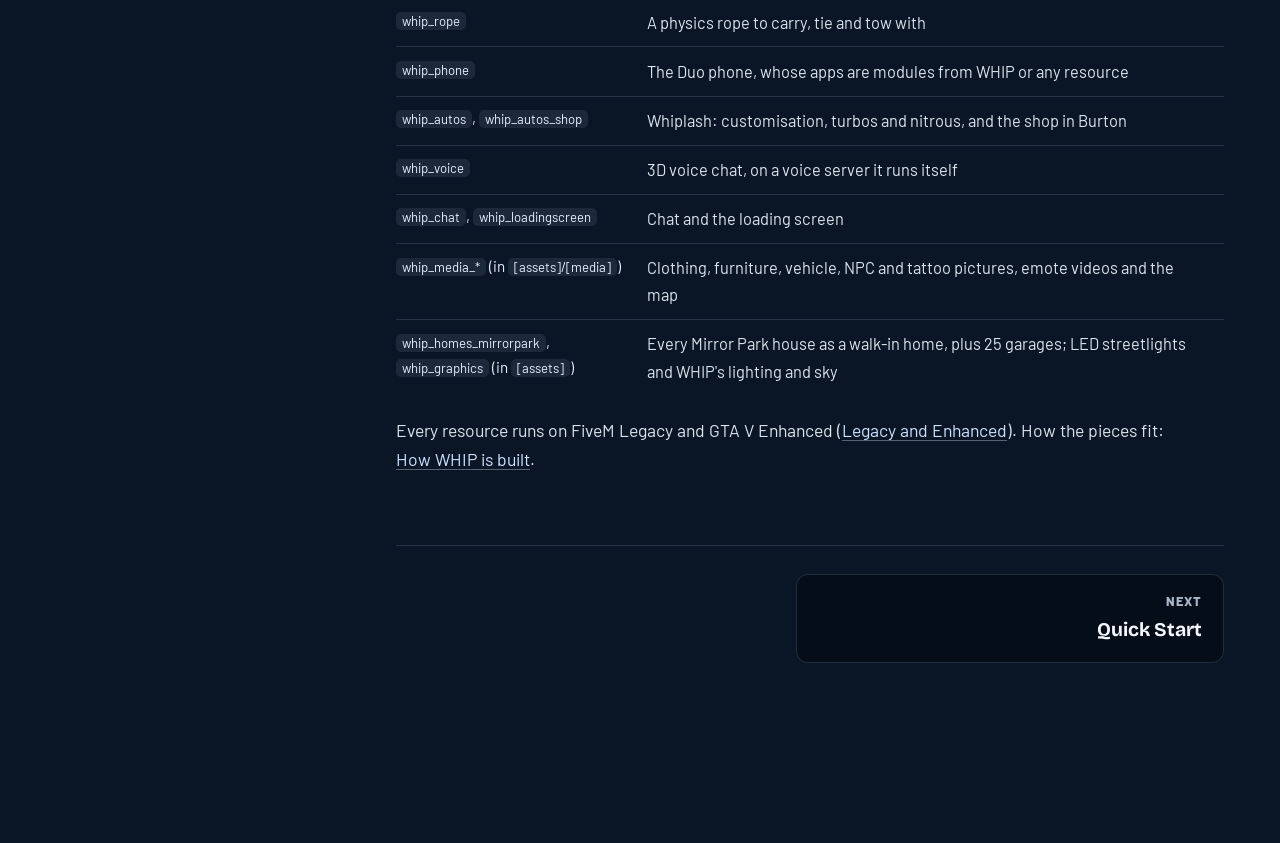
==== commit 8680eb0e: "Merge 1a0ae04483c3dedc929d6e350149a964a7cc9bb1 into 673026ac1278e438df13ebf15dd143625ee36a1d" ====
--- a/docs.html
+++ b/docs.html
@@ -8343,15 +8343,34 @@
 <h3 id="interactions-at">at: where it lives</h3>
 <table class="event-table"><tr><th>at</th><th>What it is</th></tr>
 <tr><td><code>{ coords = vector3, heading? }</code></td><td>A prompt at a point. With <code>heading</code> it stands like a sign (not drawn from behind); without, it faces you. <code>follow = function() return x, y, z, heading end</code> moves it</td></tr>
-<tr><td><code>{ entity = handle, offset?, bone?, heading? }</code></td><td>On a local entity. <strong>Removed</strong> a few seconds after the entity goes (see <code>onGone</code>). <code>offset</code> is in the entity's own frame. <code>heading</code> stands it like a sign at that turn from the entity's facing, turning as it turns (<code>180</code>: on its back); without one it faces the player. For anything networked use <code>netId</code></td></tr>
-<tr><td><code>{ netId = n, offset?, bone?, heading? }</code></td><td>On a networked NPC or car, shown whenever it's streamed in, whatever its handle; nothing to re-add. The id can come from the server before it streams in</td></tr>
-<tr><td><code>{ model = 'prop_vend_soda_01', offset?, heading?, faces?, perModel? }</code></td><td>On <strong>every prop of that model</strong> nearby (or a list of models), offered on the nearest, never from a car. <code>offset</code>: <code>x</code> across, <code>y</code> out of its face, <code>z</code> up. <code>heading</code> stands it like a sign at that turn from the prop's facing (try 0, 90, 180). <code>faces = 2</code> for two-sided props. <code>perModel = { ['prop_x'] = { offset, heading } }</code> overrides one model</td></tr>
+<tr><td><code>{ entity = handle, offset?, bone?, heading?, visualOffset?, radius? }</code></td><td>On a local entity. <strong>Removed</strong> a few seconds after the entity goes (see <code>onGone</code>). <code>offset</code> is in the entity's own frame. <code>heading</code> stands it like a sign at that turn from the entity's facing, turning as it turns (<code>180</code>: on its back); without one it faces the player. For anything networked use <code>netId</code></td></tr>
+<tr><td><code>{ netId = n, offset?, bone?, heading?, visualOffset?, radius? }</code></td><td>On a networked NPC or car, shown whenever it's streamed in, whatever its handle; nothing to re-add. The id can come from the server before it streams in</td></tr>
+<tr><td><code>{ model = 'prop_vend_soda_01', offset?, heading?, visualOffset?, radius?, faces?, perModel? }</code></td><td>On <strong>every prop of that model</strong> nearby (or a list of models), offered on the nearest, never from a car. <code>offset</code>: <code>x</code> across, <code>y</code> out of its face, <code>z</code> up. <code>heading</code> stands it like a sign at that turn from the prop's facing (try 0, 90, 180). <code>faces = 2</code> for two-sided props. <code>perModel = { ['prop_x'] = { offset, heading, visualOffset, radius } }</code> overrides one model</td></tr>
 <tr><td><code>{ vehiclePart = 'hood' }</code></td><td>A choice on a car part: <code>'hood'</code> (shown only while open; engine work goes here), <code>'trunk'</code>, <code>'door_dside_f'</code>, <code>'door_pside_f'</code>, <code>'door_dside_r'</code>, <code>'door_pside_r'</code>, or the Get On / Board prompt of a <code>'bike'</code>, <code>'bicycle'</code> or <code>'boat'</code></td></tr>
 <tr><td><code>{ radial = true }</code></td><td>An F1 wheel entry with its <code>icon</code> and <code>label</code>, sorted by label. Aimed with mouse or stick, then click or A</td></tr>
-<tr><td><code>{ aimBox = 'vehicle' | 'object' | 'ped' | 'world', aimModels? }</code></td><td><strong>Where the player looks</strong> on the car, prop or person (or a list of kinds) within <code>reach</code>, on its bounding box (or body, for a helicopter's rotor span); a wall in front hides it. <code>'world'</code> is the map itself: <code>ctx.entity</code> is <code>nil</code>, <code>ctx.world</code> <code>true</code>, <code>ctx.normal</code> the surface's facing, and a car or prop in front wins. <code>aimModels = { 'prop_dumpster_01a', … }</code> (names or hashes): offered only on those models, checked before your <code>canInteract</code> is asked</td></tr>
+<tr><td><code>{ aimBox = 'vehicle' | 'object' | 'ped' | 'world', aimModels?, offset?, heading?, visualOffset?, radius? }</code></td><td><strong>Where the player looks</strong> on the car, prop or person (or a list of kinds) within <code>reach</code>, on its bounding box (or body, for a helicopter's rotor span); a wall in front hides it. <a href="#interactions-offset">An offset</a> moves the prompt on the entity. Set a radius to aim at the offset point independently. <code>'world'</code> is the map itself: <code>ctx.entity</code> is <code>nil</code>, <code>ctx.world</code> <code>true</code>, <code>ctx.normal</code> the surface's facing, and a car or prop in front wins. <code>aimModels = { 'prop_dumpster_01a', … }</code> (names or hashes): offered only on those models, checked before your <code>canInteract</code> is asked</td></tr>
 <tr><td><code>{ list = 'atm:balance' }</code></td><td>Options added to <strong>another prompt's list</strong>, right after one of its options, named <code>'&lt;prompt group&gt;:&lt;option id&gt;'</code>: <code>'atm:balance'</code> scrolls them in under the ATM's Check Balance. Every list holding that option gets them, on every prompt of that group (a submenu without it does not). <code>ctx.entity</code> / <code>ctx.model</code>: the prop that prompt is on. <code>label</code> and <code>icon</code> are read as the list is built; <code>require</code> and <code>canInteract</code> every frame</td></tr>
 </table>
 <div class="info-box warn"><strong>An <code>aimBox</code> casts a ray every frame.</strong> Add it only while it means something (a rope in hand, an officer on duty) and remove it after.</div>
+
+<h3 id="interactions-offset">Entity offsets and model defaults</h3>
+<p><code>at.offset</code> also works with <code>aimBox</code>. It fixes the prompt at a point measured in metres from the entity's origin along its local X/Y/Z axes. Moving or turning the entity moves the prompt with it. <code>at.heading</code> is a yaw from the entity's facing and makes an upright sign; without a heading, a fixed offset faces the camera. Set <code>heading = false</code> to face the camera even when the model has a default heading. An aimed prompt without an offset or default keeps its usual surface placement. Map-only hits have no entity and ignore these fields. A named bone still takes precedence over an offset.</p>
+<p><strong>The point is usable where it is drawn.</strong> Set <code>radius</code> to opt in to aiming at the point, with values from <code>0.01</code> to <code>5.0</code> metres. An offset alone keeps the usual targeting behavior. Invalid <code>offset</code> and <code>visualOffset</code> values are ignored. You do not have to hit the prop first. <code>reach</code> still limits the player's distance to the point. Both the camera and player must have a clear line to it: walls, vehicles, peds and the target's own collision can block it. Put points just outside a solid surface, not inside it. A radius without an offset targets the entity origin, or its named bone.</p>
+<p><code>at.visualOffset</code> moves only the label, measured <strong>from the interaction point</strong> along the entity's local X/Y/Z axes. Aim, reach and <code>ctx.coords</code> stay at the interaction point. For example, <code>visualOffset = vector3(0, 0, 0.2)</code> raises the label by 20 cm without raising the usable point. A zero vector overrides a model's visual offset. These fields belong to client <code>AddAction</code>; they are not extra fields for zones or server <code>AddPoint</code>.</p>
+<p>Nearby aimed-entity candidates are discovered every 500 ms, and obstruction checks are reused for up to 100 ms while displaying a point. Pressing E, completing a hold or submitting input checks reach, aim and obstruction again. Drawing and movement stay per-frame. Actions without point placement keep their existing targeting path.</p>
+<pre><code>exports.whip_core:AddAction({
+    id = 'mic',
+    at = { entity = microphone, offset = vector3(0.0, -0.08, 1.2),
+           visualOffset = vector3(0.0, 0.0, 0.2), radius = 0.25, heading = 180.0 },
+    label = 'Use microphone',
+    onSelect = function(ctx) useMicrophone(ctx.entity) end,
+})</code></pre>
+<p>For a housing shell, register separate actions with unique ids on the same entity (or network id). Each has its own <code>offset</code>, such as a door, wardrobe and stash. They all follow the shell's position and rotation. Use explicit offsets for these separate points; a model default is only one fallback placement per model.</p>
+<p><code>Config.PropPromptDefaultOffset</code> supplies defaults by model name (numeric hashes also work). These apply to entity, network-entity, model and aimed-entity actions. Explicit action fields win, including a zero offset; <code>perModel</code> wins over the action's fields. Built-in prop prompts keep their own explicit placements and use this table before their generic fallback. The table accepts <code>offset</code>, <code>heading</code>, <code>visualOffset</code> and <code>radius</code>. Restart the resource after editing the table.</p>
+<pre><code>Config.PropPromptDefaultOffset = {
+    ['sf_prop_impact_driver_01a'] = { offset = vector3(0.0, 0.0, 0.5563), heading = false },
+}</code></pre>
+<p><strong>Place it visually:</strong> enable developer mode with <code>/w</code>, look at an entity and run <code>/promptoffset</code>, or choose <strong>Prompt offset</strong> in the Object Viewer. If you are not looking at an entity, the command uses the nearest prop within 20 m of you. It searches only when opened. Drag the arrows to move the preview, press R to rotate its heading, hold right mouse to fly the camera, and press H to switch between a sign and facing the camera. Press V to switch the gizmo between the interaction point and label position. Up/Down adjusts the radius by 0.05 m; the blue sphere shows the aim area. <strong>Print &amp; Exit</strong> prints the offset, visual offset, radius and heading as script fields and a model-default entry in F8. It does not use the clipboard. Esc cancels. Only an invisible local marker moves; the original entity and config are not changed.</p>
 
 <h3 id="interactions-require">require: who may use it</h3>
 <p>Every key given must pass. The client uses it to decide what to offer, so check again on the server. Any other key (a door's <code>jobs</code>) refuses the whole action.</p>
@@ -11708,6 +11727,7 @@
 <tr><td><code>ZoneCheckRange</code></td><td><code>200</code></td><td>Furthest zone tested</td></tr>
 <tr><td><code>ZonePollInterval</code> / <code>ZoneVehiclePollInterval</code></td><td><code>300</code> / <code>2000</code> ms</td><td>Zone re-checks for players / vehicles</td></tr>
 <tr><td><code>InteractRenderer</code></td><td><code>'world'</code></td><td><code>'world'</code>: 3D prompts, no lag, hidden behind walls. <code>'nui'</code>: an overlay a frame behind; doors show flat</td></tr>
+<tr><td><code>PropPromptDefaultOffset</code></td><td>Empty</td><td>Default <code>offset</code>, with optional <code>heading</code>, <code>visualOffset</code> and <code>radius</code>, by model name or hash. Explicit action placements win. <a href="#interactions-offset">/promptoffset prints entries</a>; edit config.lua, then restart the resource</td></tr>
 <tr><td><code>Interact3D</code></td><td>table</td><td>The 3D prompts' look: <code>badgePx</code>, <code>labelPx</code>, fades, <code>depthBias</code>, <code>theme</code> (<code>'keycap'</code> or <code>'classic'</code>), <code>dark</code>, <code>styles</code> and <code>groupStyles</code> (<a href="#interactions-style">Styles</a>)</td></tr>
 <tr><td><code>DoorHandleAlong</code> / <code>DoorHandleHeight</code></td><td><code>0.85</code> / <code>1.05</code></td><td>A door circle's spot: fraction toward the free edge, metres up. Garage doors (over 1.7 m wide) get a sliding padlock</td></tr>
 <tr><td><code>DoorPromptOffsets</code></td><td><code>{}</code></td><td>Per-model fixes: <code>[GetHashKey('model')] = { x, y, z }</code> from the door's origin</td></tr>
@@ -11861,6 +11881,7 @@
 <tr><td><code>/whipplatform</code></td><td>The platform this game read at start and now. A wrong one means <code>server.cfg</code> needs <code>setr</code></td></tr>
 <tr><td><code>/vehpoints</code></td><td>Where each prompt would sit on the bike, boat or aircraft you look at, and why</td></tr>
 <tr><td><code>/throwtest</code></td><td>Tries <a href="#ground-items">ThrowGroundItem</a> where you stand: place where it is thrown from and its target, set the power, and throw a random item with G or RT. Held, it asks for up to 20 a second, and the server throws them one every 500 ms. Delete takes back what it threw; run it again, Esc or B to leave</td></tr>
+<tr><td><code>/promptoffset</code></td><td><a href="#interactions-offset">Place a prompt</a> on the entity you look at, or the nearest prop within 20 m, and edit its point, label and radius, and print their values in F8. Run again or Esc to cancel</td></tr>
 <tr><td><code>/radardebug</code></td><td>The minimap tuner: moves its parts live and prints the numbers</td></tr>
 <tr><td><code>/propcheck</code> (<code>restart</code>)</td><td>Spawns every catalog prop and lists failures; run again to stop, it resumes next time</td></tr>
 <tr><td><code>/propprobe</code></td><td>What the interior natives say about where you stand</td></tr>
@@ -11900,7 +11921,7 @@
 <p>Look at something with the Object Viewer on and press <kbd>G</kbd> (D-pad left): its options open down the right, searchable and grouped. <kbd>Esc</kbd> or B goes back. What <kbd>G</kbd> would open is outlined white; the open one blue.</p>
 <table class="event-table">
 <tr><th>It is</th><th>Options</th></tr>
-<tr><td>Anything</td><td><strong>Copy details</strong> (name, hash, <code>vector4</code>). A local-only object of another script has only this</td></tr>
+<tr><td>Anything</td><td><strong>Copy details</strong> (name, hash, <code>vector4</code>), <a href="#interactions-offset"><strong>Prompt offset</strong></a> (preview and print a placement). Both leave the original entity unchanged, including a local-only object of another script</td></tr>
 <tr><td>A map prop</td><td><strong>Make it a Dungeon prop</strong>, <strong>Change model</strong>, <strong>Remove for everyone</strong>; until a restart, or <em>Put back</em> in <a href="#director-live">Dungeon Mode</a></td></tr>
 <tr><td>A networked object</td><td><strong>Move</strong>, <strong>Turn invisible</strong>, <strong>Freeze in place</strong>, <strong>Swap for a Dungeon prop</strong>, <strong>Remove</strong> (its resource may make it again)</td></tr>
 <tr><td>A Dungeon prop</td><td><strong>Move</strong>, <strong>Change model</strong>, <strong>Solid</strong>, <strong>Put the map's one back</strong>, <strong>Remove</strong>; in Dungeon Mode also <strong>Duplicate</strong> and a Fixed Weapon's <strong>Fire</strong></td></tr>
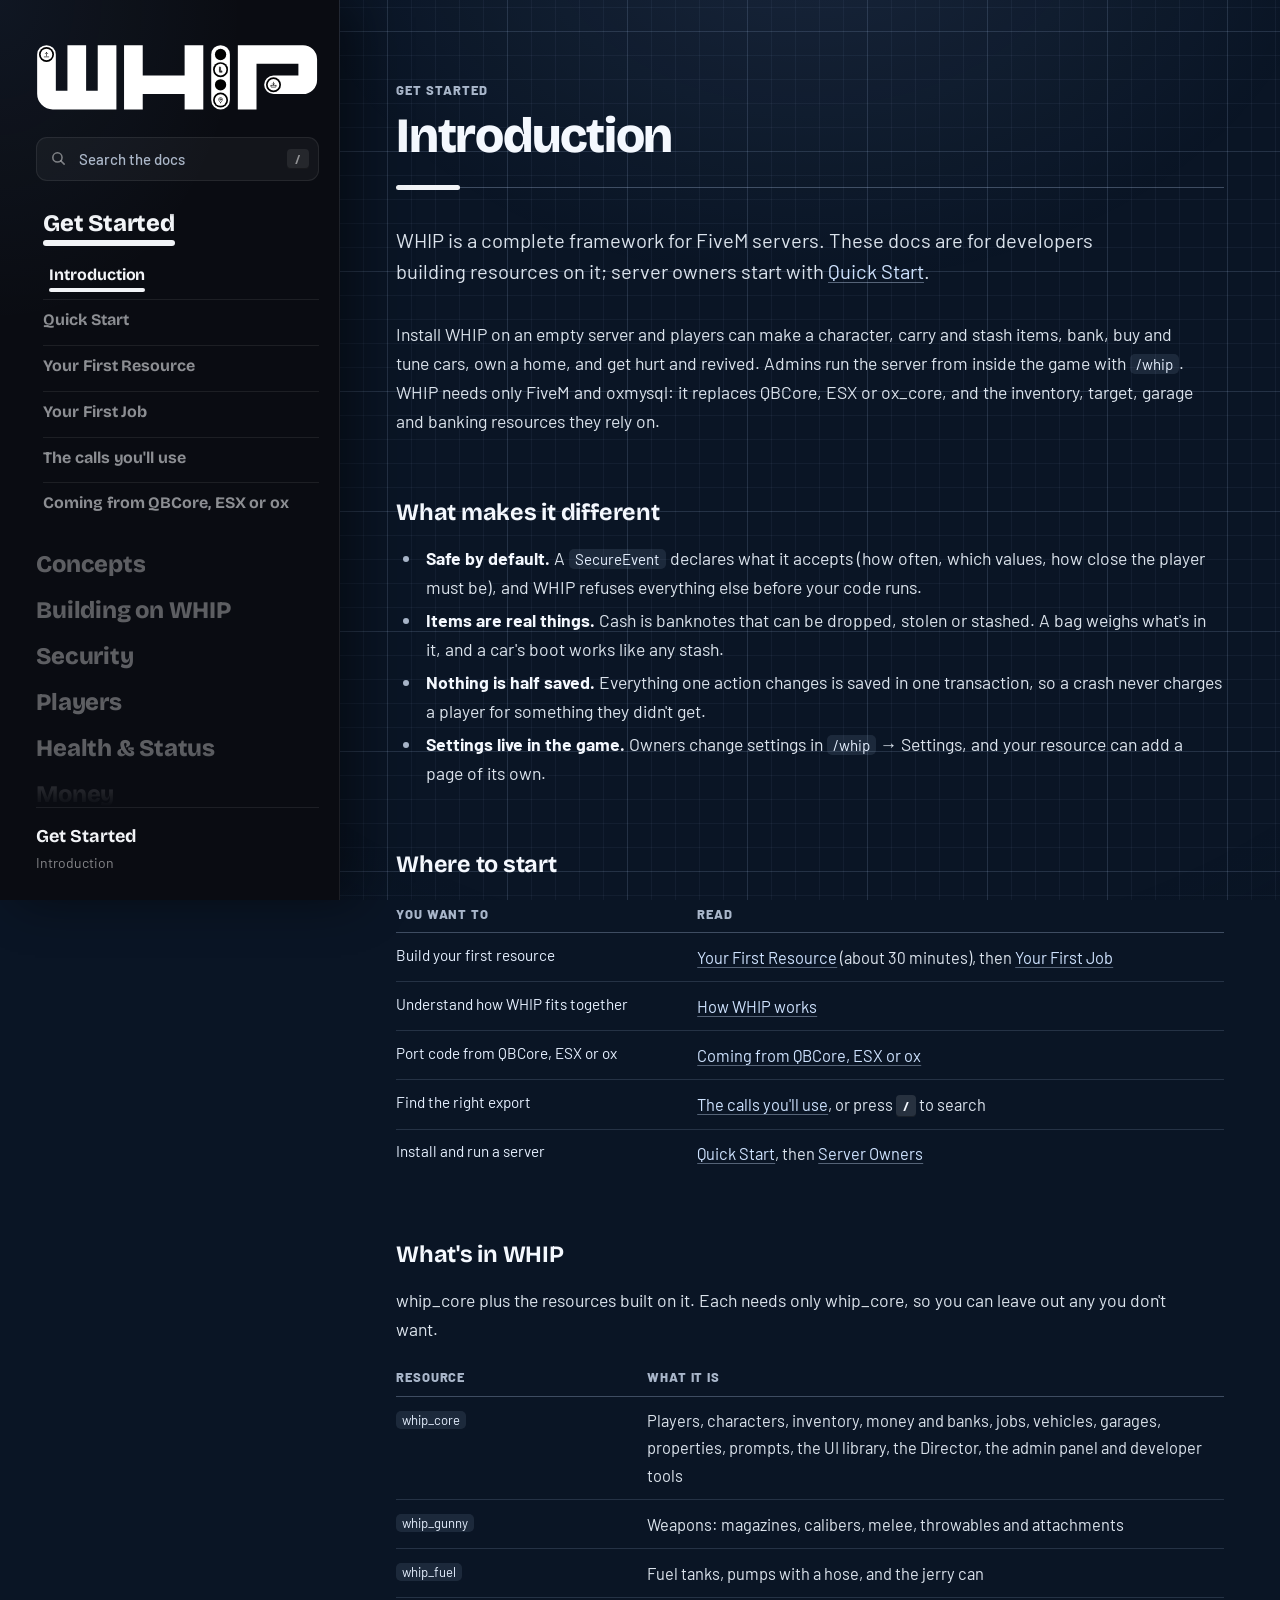
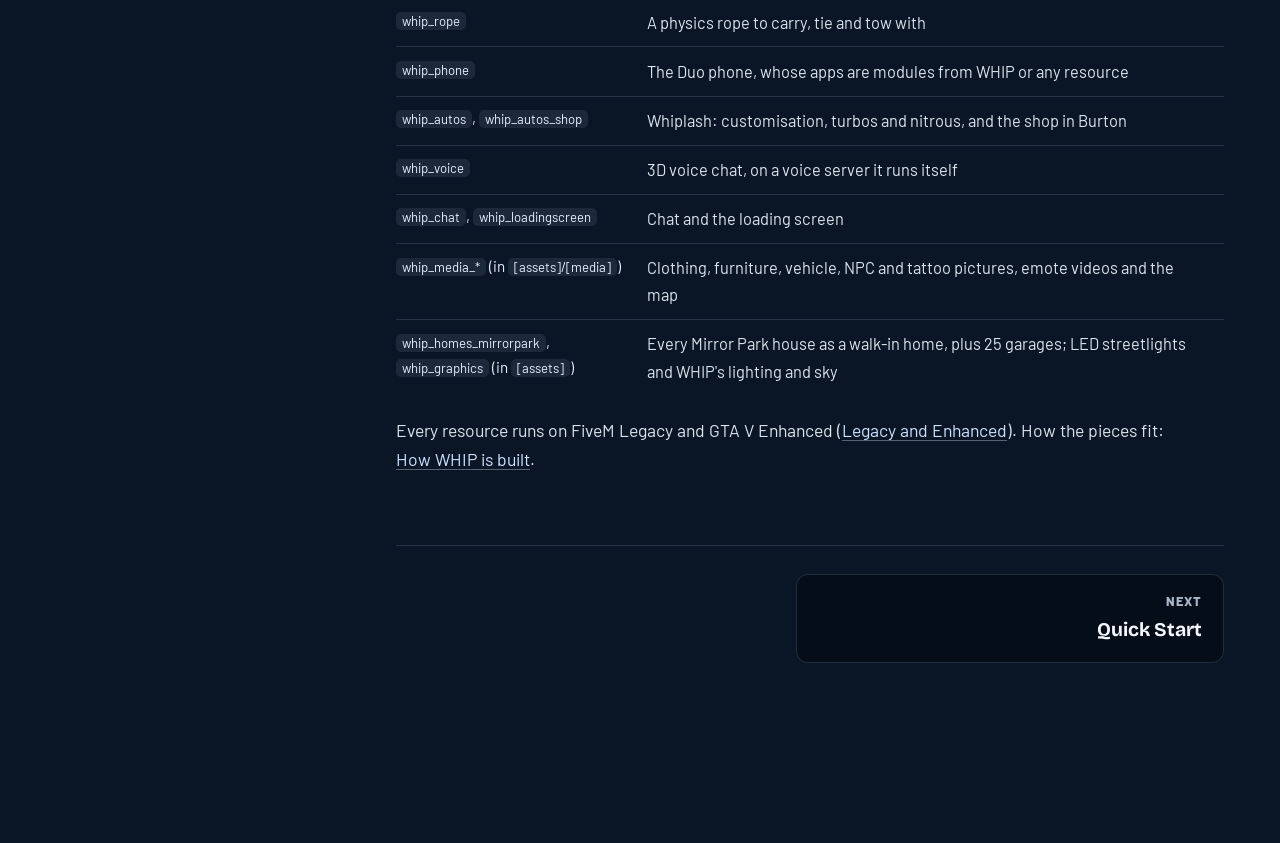
==== commit b9a38bf7: "docs: /whip_heal, /whip_kill and the Player Manager's Revive, Heal and Kill" ====
--- a/docs.html
+++ b/docs.html
@@ -3501,7 +3501,7 @@
 <h3>Respawning and reviving</h3>
 <p>The death screen counts down <code>Config.RespawnTime</code> (10 seconds, also in <code>/whip</code> → Settings → Config), then shows <strong>Hold E to respawn</strong> (<kbd>A</kbd> on a controller). Holding it 1.5 seconds respawns them at a random hospital from <code>Config.RespawnLocations</code> (<code>vector4</code>s), with damage modifiers back to normal; the server refuses an earlier respawn.</p>
 <p><kbd>H</kbd> (<kbd>Y</kbd> on a controller) hides and shows the screen; respawning needs it showing. Themes recolour it with <code>--ui-death-curtain</code>.</p>
-<p>Admins revive with <code>/whip_revive &lt;charId&gt;</code> (console, or in game with <code>whip.devtools</code>), or themselves with <code>/whip_reviveme</code> (in game, <code>whip.devtools</code>). No item is needed. Every revive and respawn sets health to 200 and armour to 0 and starts the 10-second spawn guard, when low hunger and thirst cost no health.</p>
+<p>Admins revive with <code>/whip_revive &lt;charId&gt;</code> (console, or in game with <code>whip.devtools</code>), or themselves with <code>/whip_reviveme</code> (in game, <code>whip.devtools</code>). No item is needed. <code>/whip_heal &lt;charId&gt;</code> fills a character's health, food and drink, and <code>/whip_kill &lt;charId&gt;</code> downs them through the normal death flow (both console, or in game with <code>whip.devtools</code>). The Player Manager has the same three as Revive, Heal and Kill. Every revive and respawn sets health to 200 and armour to 0 and starts the 10-second spawn guard, when low hunger and thirst cost no health.</p>
 
 <h3>Holding a respawn</h3>
 
@@ -8343,34 +8343,15 @@
 <h3 id="interactions-at">at: where it lives</h3>
 <table class="event-table"><tr><th>at</th><th>What it is</th></tr>
 <tr><td><code>{ coords = vector3, heading? }</code></td><td>A prompt at a point. With <code>heading</code> it stands like a sign (not drawn from behind); without, it faces you. <code>follow = function() return x, y, z, heading end</code> moves it</td></tr>
-<tr><td><code>{ entity = handle, offset?, bone?, heading?, visualOffset?, radius? }</code></td><td>On a local entity. <strong>Removed</strong> a few seconds after the entity goes (see <code>onGone</code>). <code>offset</code> is in the entity's own frame. <code>heading</code> stands it like a sign at that turn from the entity's facing, turning as it turns (<code>180</code>: on its back); without one it faces the player. For anything networked use <code>netId</code></td></tr>
-<tr><td><code>{ netId = n, offset?, bone?, heading?, visualOffset?, radius? }</code></td><td>On a networked NPC or car, shown whenever it's streamed in, whatever its handle; nothing to re-add. The id can come from the server before it streams in</td></tr>
-<tr><td><code>{ model = 'prop_vend_soda_01', offset?, heading?, visualOffset?, radius?, faces?, perModel? }</code></td><td>On <strong>every prop of that model</strong> nearby (or a list of models), offered on the nearest, never from a car. <code>offset</code>: <code>x</code> across, <code>y</code> out of its face, <code>z</code> up. <code>heading</code> stands it like a sign at that turn from the prop's facing (try 0, 90, 180). <code>faces = 2</code> for two-sided props. <code>perModel = { ['prop_x'] = { offset, heading, visualOffset, radius } }</code> overrides one model</td></tr>
+<tr><td><code>{ entity = handle, offset?, bone?, heading? }</code></td><td>On a local entity. <strong>Removed</strong> a few seconds after the entity goes (see <code>onGone</code>). <code>offset</code> is in the entity's own frame. <code>heading</code> stands it like a sign at that turn from the entity's facing, turning as it turns (<code>180</code>: on its back); without one it faces the player. For anything networked use <code>netId</code></td></tr>
+<tr><td><code>{ netId = n, offset?, bone?, heading? }</code></td><td>On a networked NPC or car, shown whenever it's streamed in, whatever its handle; nothing to re-add. The id can come from the server before it streams in</td></tr>
+<tr><td><code>{ model = 'prop_vend_soda_01', offset?, heading?, faces?, perModel? }</code></td><td>On <strong>every prop of that model</strong> nearby (or a list of models), offered on the nearest, never from a car. <code>offset</code>: <code>x</code> across, <code>y</code> out of its face, <code>z</code> up. <code>heading</code> stands it like a sign at that turn from the prop's facing (try 0, 90, 180). <code>faces = 2</code> for two-sided props. <code>perModel = { ['prop_x'] = { offset, heading } }</code> overrides one model</td></tr>
 <tr><td><code>{ vehiclePart = 'hood' }</code></td><td>A choice on a car part: <code>'hood'</code> (shown only while open; engine work goes here), <code>'trunk'</code>, <code>'door_dside_f'</code>, <code>'door_pside_f'</code>, <code>'door_dside_r'</code>, <code>'door_pside_r'</code>, or the Get On / Board prompt of a <code>'bike'</code>, <code>'bicycle'</code> or <code>'boat'</code></td></tr>
 <tr><td><code>{ radial = true }</code></td><td>An F1 wheel entry with its <code>icon</code> and <code>label</code>, sorted by label. Aimed with mouse or stick, then click or A</td></tr>
-<tr><td><code>{ aimBox = 'vehicle' | 'object' | 'ped' | 'world', aimModels?, offset?, heading?, visualOffset?, radius? }</code></td><td><strong>Where the player looks</strong> on the car, prop or person (or a list of kinds) within <code>reach</code>, on its bounding box (or body, for a helicopter's rotor span); a wall in front hides it. <a href="#interactions-offset">An offset</a> moves the prompt on the entity. Set a radius to aim at the offset point independently. <code>'world'</code> is the map itself: <code>ctx.entity</code> is <code>nil</code>, <code>ctx.world</code> <code>true</code>, <code>ctx.normal</code> the surface's facing, and a car or prop in front wins. <code>aimModels = { 'prop_dumpster_01a', … }</code> (names or hashes): offered only on those models, checked before your <code>canInteract</code> is asked</td></tr>
+<tr><td><code>{ aimBox = 'vehicle' | 'object' | 'ped' | 'world', aimModels? }</code></td><td><strong>Where the player looks</strong> on the car, prop or person (or a list of kinds) within <code>reach</code>, on its bounding box (or body, for a helicopter's rotor span); a wall in front hides it. <code>'world'</code> is the map itself: <code>ctx.entity</code> is <code>nil</code>, <code>ctx.world</code> <code>true</code>, <code>ctx.normal</code> the surface's facing, and a car or prop in front wins. <code>aimModels = { 'prop_dumpster_01a', … }</code> (names or hashes): offered only on those models, checked before your <code>canInteract</code> is asked</td></tr>
 <tr><td><code>{ list = 'atm:balance' }</code></td><td>Options added to <strong>another prompt's list</strong>, right after one of its options, named <code>'&lt;prompt group&gt;:&lt;option id&gt;'</code>: <code>'atm:balance'</code> scrolls them in under the ATM's Check Balance. Every list holding that option gets them, on every prompt of that group (a submenu without it does not). <code>ctx.entity</code> / <code>ctx.model</code>: the prop that prompt is on. <code>label</code> and <code>icon</code> are read as the list is built; <code>require</code> and <code>canInteract</code> every frame</td></tr>
 </table>
 <div class="info-box warn"><strong>An <code>aimBox</code> casts a ray every frame.</strong> Add it only while it means something (a rope in hand, an officer on duty) and remove it after.</div>
-
-<h3 id="interactions-offset">Entity offsets and model defaults</h3>
-<p><code>at.offset</code> also works with <code>aimBox</code>. It fixes the prompt at a point measured in metres from the entity's origin along its local X/Y/Z axes. Moving or turning the entity moves the prompt with it. <code>at.heading</code> is a yaw from the entity's facing and makes an upright sign; without a heading, a fixed offset faces the camera. Set <code>heading = false</code> to face the camera even when the model has a default heading. An aimed prompt without an offset or default keeps its usual surface placement. Map-only hits have no entity and ignore these fields. A named bone still takes precedence over an offset.</p>
-<p><strong>The point is usable where it is drawn.</strong> Set <code>radius</code> to opt in to aiming at the point, with values from <code>0.01</code> to <code>5.0</code> metres. An offset alone keeps the usual targeting behavior. Invalid <code>offset</code> and <code>visualOffset</code> values are ignored. You do not have to hit the prop first. <code>reach</code> still limits the player's distance to the point. Both the camera and player must have a clear line to it: walls, vehicles, peds and the target's own collision can block it. Put points just outside a solid surface, not inside it. A radius without an offset targets the entity origin, or its named bone.</p>
-<p><code>at.visualOffset</code> moves only the label, measured <strong>from the interaction point</strong> along the entity's local X/Y/Z axes. Aim, reach and <code>ctx.coords</code> stay at the interaction point. For example, <code>visualOffset = vector3(0, 0, 0.2)</code> raises the label by 20 cm without raising the usable point. A zero vector overrides a model's visual offset. These fields belong to client <code>AddAction</code>; they are not extra fields for zones or server <code>AddPoint</code>.</p>
-<p>Nearby aimed-entity candidates are discovered every 500 ms, and obstruction checks are reused for up to 100 ms while displaying a point. Pressing E, completing a hold or submitting input checks reach, aim and obstruction again. Drawing and movement stay per-frame. Actions without point placement keep their existing targeting path.</p>
-<pre><code>exports.whip_core:AddAction({
-    id = 'mic',
-    at = { entity = microphone, offset = vector3(0.0, -0.08, 1.2),
-           visualOffset = vector3(0.0, 0.0, 0.2), radius = 0.25, heading = 180.0 },
-    label = 'Use microphone',
-    onSelect = function(ctx) useMicrophone(ctx.entity) end,
-})</code></pre>
-<p>For a housing shell, register separate actions with unique ids on the same entity (or network id). Each has its own <code>offset</code>, such as a door, wardrobe and stash. They all follow the shell's position and rotation. Use explicit offsets for these separate points; a model default is only one fallback placement per model.</p>
-<p><code>Config.PropPromptDefaultOffset</code> supplies defaults by model name (numeric hashes also work). These apply to entity, network-entity, model and aimed-entity actions. Explicit action fields win, including a zero offset; <code>perModel</code> wins over the action's fields. Built-in prop prompts keep their own explicit placements and use this table before their generic fallback. The table accepts <code>offset</code>, <code>heading</code>, <code>visualOffset</code> and <code>radius</code>. Restart the resource after editing the table.</p>
-<pre><code>Config.PropPromptDefaultOffset = {
-    ['sf_prop_impact_driver_01a'] = { offset = vector3(0.0, 0.0, 0.5563), heading = false },
-}</code></pre>
-<p><strong>Place it visually:</strong> enable developer mode with <code>/w</code>, look at an entity and run <code>/promptoffset</code>, or choose <strong>Prompt offset</strong> in the Object Viewer. If you are not looking at an entity, the command uses the nearest prop within 20 m of you. It searches only when opened. Drag the arrows to move the preview, press R to rotate its heading, hold right mouse to fly the camera, and press H to switch between a sign and facing the camera. Press V to switch the gizmo between the interaction point and label position. Up/Down adjusts the radius by 0.05 m; the blue sphere shows the aim area. <strong>Print &amp; Exit</strong> prints the offset, visual offset, radius and heading as script fields and a model-default entry in F8. It does not use the clipboard. Esc cancels. Only an invisible local marker moves; the original entity and config are not changed.</p>
 
 <h3 id="interactions-require">require: who may use it</h3>
 <p>Every key given must pass. The client uses it to decide what to offer, so check again on the server. Any other key (a door's <code>jobs</code>) refuses the whole action.</p>
@@ -11727,7 +11708,6 @@
 <tr><td><code>ZoneCheckRange</code></td><td><code>200</code></td><td>Furthest zone tested</td></tr>
 <tr><td><code>ZonePollInterval</code> / <code>ZoneVehiclePollInterval</code></td><td><code>300</code> / <code>2000</code> ms</td><td>Zone re-checks for players / vehicles</td></tr>
 <tr><td><code>InteractRenderer</code></td><td><code>'world'</code></td><td><code>'world'</code>: 3D prompts, no lag, hidden behind walls. <code>'nui'</code>: an overlay a frame behind; doors show flat</td></tr>
-<tr><td><code>PropPromptDefaultOffset</code></td><td>Empty</td><td>Default <code>offset</code>, with optional <code>heading</code>, <code>visualOffset</code> and <code>radius</code>, by model name or hash. Explicit action placements win. <a href="#interactions-offset">/promptoffset prints entries</a>; edit config.lua, then restart the resource</td></tr>
 <tr><td><code>Interact3D</code></td><td>table</td><td>The 3D prompts' look: <code>badgePx</code>, <code>labelPx</code>, fades, <code>depthBias</code>, <code>theme</code> (<code>'keycap'</code> or <code>'classic'</code>), <code>dark</code>, <code>styles</code> and <code>groupStyles</code> (<a href="#interactions-style">Styles</a>)</td></tr>
 <tr><td><code>DoorHandleAlong</code> / <code>DoorHandleHeight</code></td><td><code>0.85</code> / <code>1.05</code></td><td>A door circle's spot: fraction toward the free edge, metres up. Garage doors (over 1.7 m wide) get a sliding padlock</td></tr>
 <tr><td><code>DoorPromptOffsets</code></td><td><code>{}</code></td><td>Per-model fixes: <code>[GetHashKey('model')] = { x, y, z }</code> from the door's origin</td></tr>
@@ -11881,7 +11861,6 @@
 <tr><td><code>/whipplatform</code></td><td>The platform this game read at start and now. A wrong one means <code>server.cfg</code> needs <code>setr</code></td></tr>
 <tr><td><code>/vehpoints</code></td><td>Where each prompt would sit on the bike, boat or aircraft you look at, and why</td></tr>
 <tr><td><code>/throwtest</code></td><td>Tries <a href="#ground-items">ThrowGroundItem</a> where you stand: place where it is thrown from and its target, set the power, and throw a random item with G or RT. Held, it asks for up to 20 a second, and the server throws them one every 500 ms. Delete takes back what it threw; run it again, Esc or B to leave</td></tr>
-<tr><td><code>/promptoffset</code></td><td><a href="#interactions-offset">Place a prompt</a> on the entity you look at, or the nearest prop within 20 m, and edit its point, label and radius, and print their values in F8. Run again or Esc to cancel</td></tr>
 <tr><td><code>/radardebug</code></td><td>The minimap tuner: moves its parts live and prints the numbers</td></tr>
 <tr><td><code>/propcheck</code> (<code>restart</code>)</td><td>Spawns every catalog prop and lists failures; run again to stop, it resumes next time</td></tr>
 <tr><td><code>/propprobe</code></td><td>What the interior natives say about where you stand</td></tr>
@@ -11921,7 +11900,7 @@
 <p>Look at something with the Object Viewer on and press <kbd>G</kbd> (D-pad left): its options open down the right, searchable and grouped. <kbd>Esc</kbd> or B goes back. What <kbd>G</kbd> would open is outlined white; the open one blue.</p>
 <table class="event-table">
 <tr><th>It is</th><th>Options</th></tr>
-<tr><td>Anything</td><td><strong>Copy details</strong> (name, hash, <code>vector4</code>), <a href="#interactions-offset"><strong>Prompt offset</strong></a> (preview and print a placement). Both leave the original entity unchanged, including a local-only object of another script</td></tr>
+<tr><td>Anything</td><td><strong>Copy details</strong> (name, hash, <code>vector4</code>). A local-only object of another script has only this</td></tr>
 <tr><td>A map prop</td><td><strong>Make it a Dungeon prop</strong>, <strong>Change model</strong>, <strong>Remove for everyone</strong>; until a restart, or <em>Put back</em> in <a href="#director-live">Dungeon Mode</a></td></tr>
 <tr><td>A networked object</td><td><strong>Move</strong>, <strong>Turn invisible</strong>, <strong>Freeze in place</strong>, <strong>Swap for a Dungeon prop</strong>, <strong>Remove</strong> (its resource may make it again)</td></tr>
 <tr><td>A Dungeon prop</td><td><strong>Move</strong>, <strong>Change model</strong>, <strong>Solid</strong>, <strong>Put the map's one back</strong>, <strong>Remove</strong>; in Dungeon Mode also <strong>Duplicate</strong> and a Fixed Weapon's <strong>Fire</strong></td></tr>
@@ -11996,6 +11975,7 @@
 <tr><td>Vehicles</td><td>Every car the account's characters own, with state, garage and fuel. Click one to open it on the Vehicles page</td></tr>
 <tr><td>Their game</td><td>Online only: a picture of their screen (WHIP's screens, not other resources') and their map position. <strong>Capture Player's Game</strong> takes a new one; pictures are kept 5 minutes and each is logged</td></tr>
 <tr><td>Teleport To, Bring Here</td><td>Online only. Teleport To goes as <code>/tpto</code> does: behind a fade, the ground there loaded first, refused for a player in another world (routing bucket), and on your activity log</td></tr>
+<tr><td>Revive, Heal, Kill</td><td>Online only. Revive brings a downed player up where they lie, fed and watered; Heal fills health, food and drink for one who is up; Kill downs them through the normal death flow (Noclip and God Mode go off first), refused for staff of your rank or above. Each goes on their activity log, naming you</td></tr>
 <tr><td>Open Inventory</td><td>Online or offline (loaded from the database); asks which character first</td></tr>
 <tr><td>Kick</td><td>With a reason; adds an admin note</td></tr>
 <tr><td>Temp Ban, Perma Ban, Unban</td><td>See Bans below</td></tr>
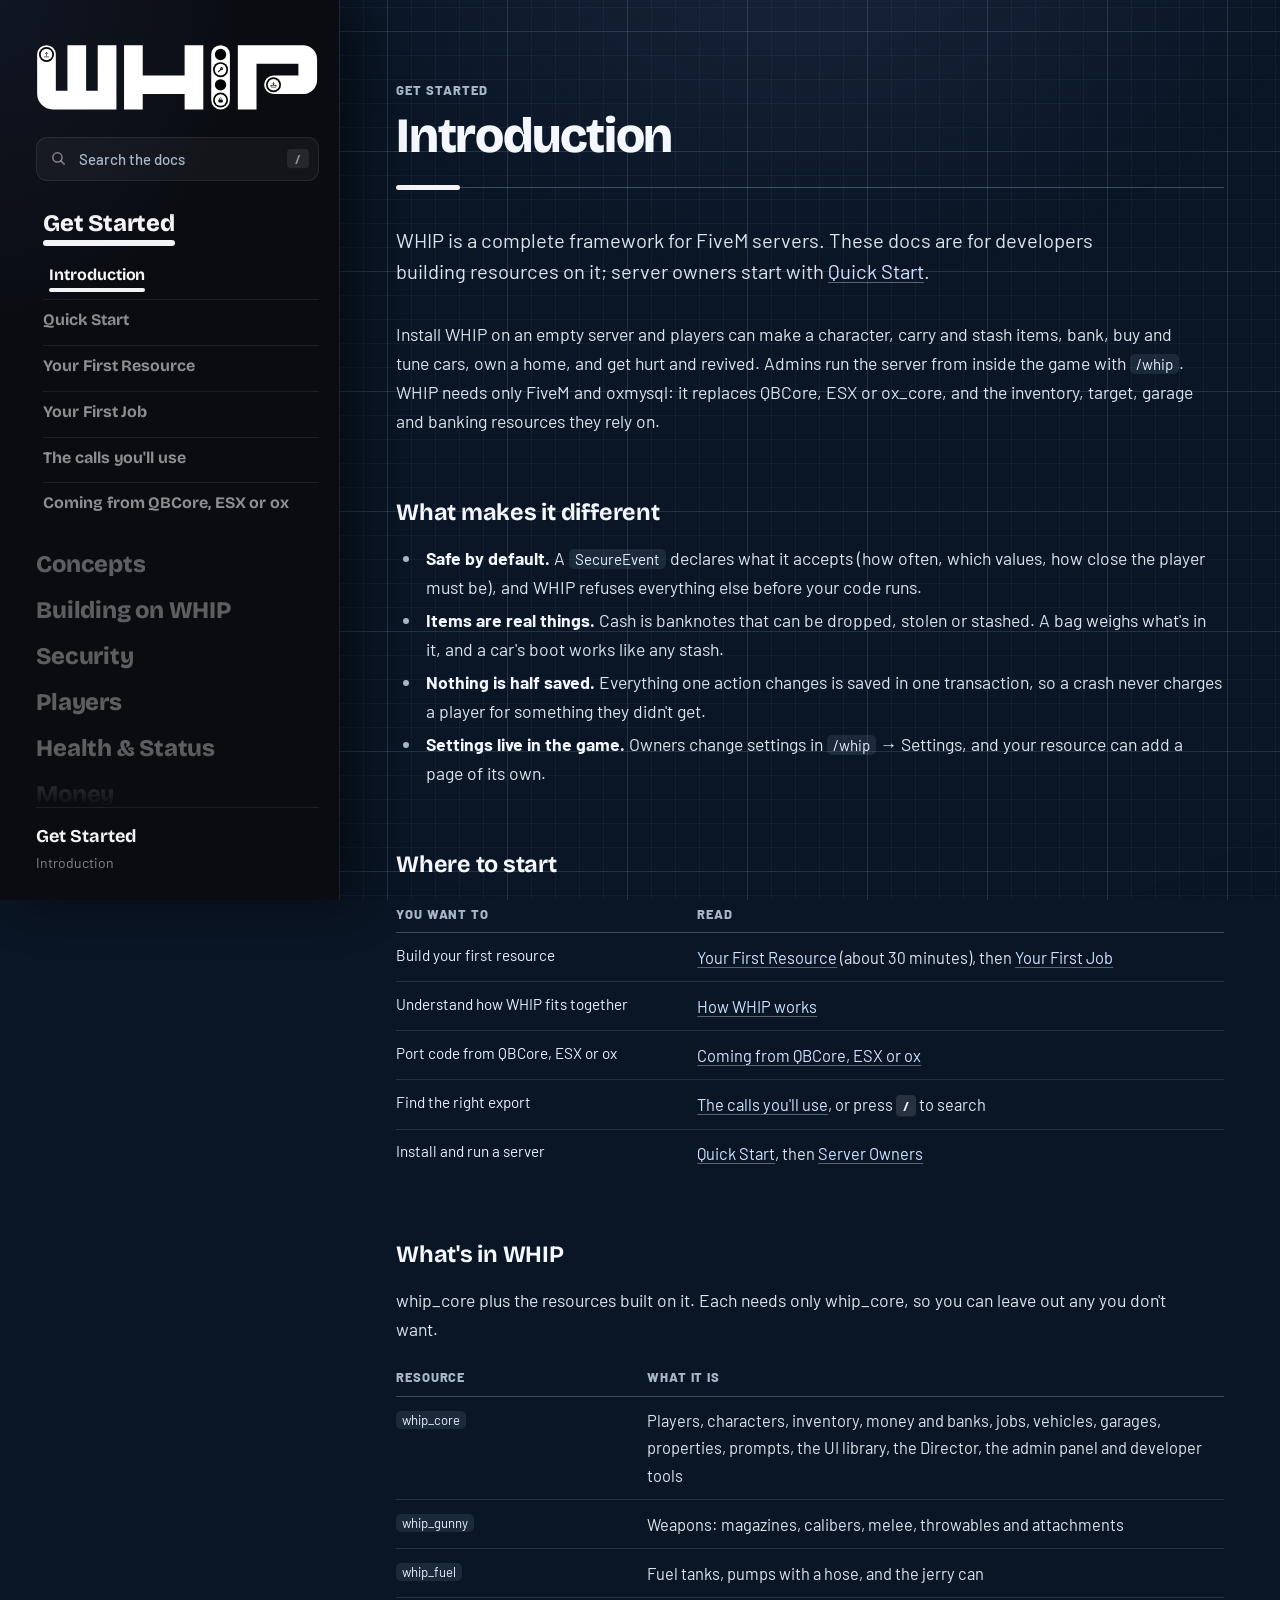
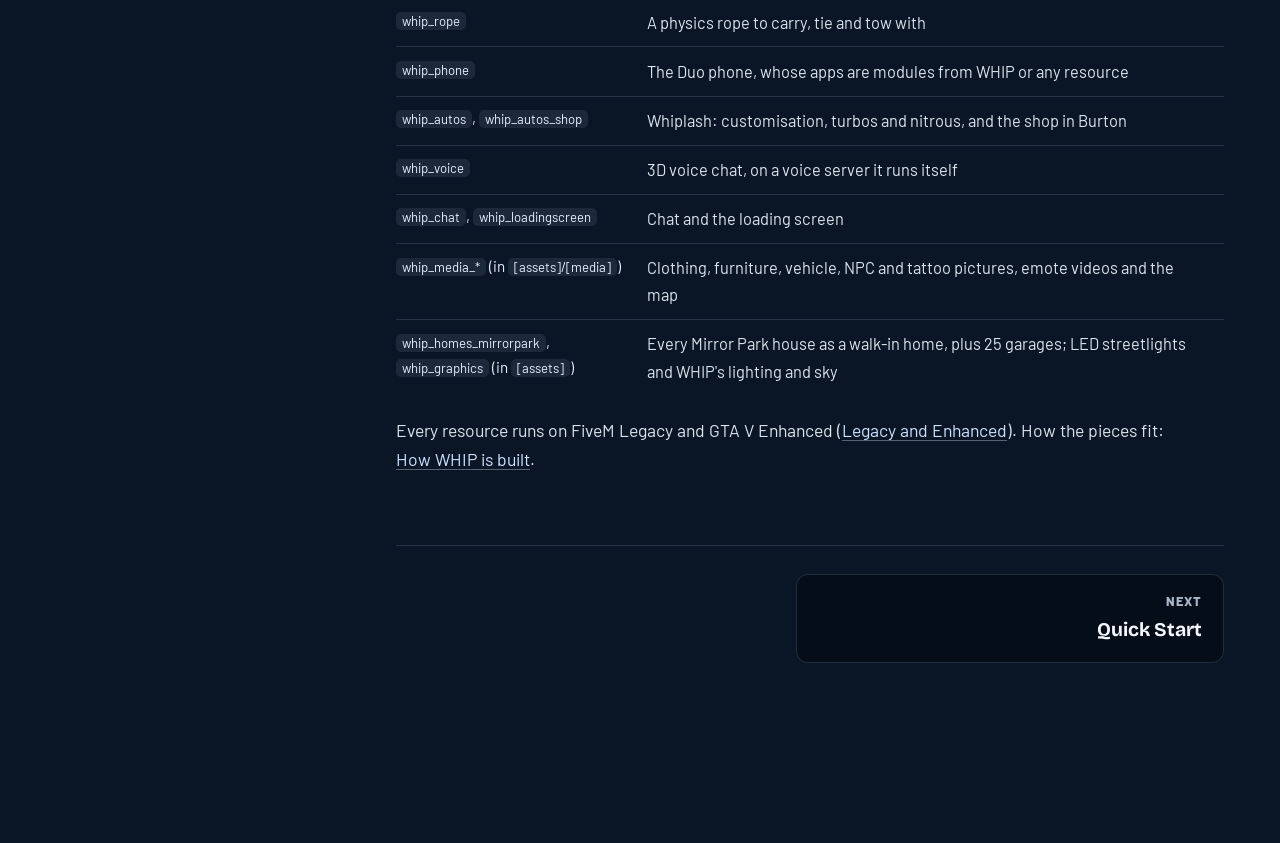
==== commit 9ca782e0: "feat: pictures load from WHIP's CDN when their media pack isn't installed A running media pack serve" ====
--- a/docs.html
+++ b/docs.html
@@ -2801,7 +2801,13 @@
 <div class="export-card" data-search="getplayercash cash money balance">
 <div class="export-header"><span class="export-name">GetPlayerCash(source)</span><span class="export-side side-server">SERVER</span></div>
 <div class="export-body">
-  <p>Total cash in every container the character carries.</p>
+  <p>Total cash in every container the character carries: loose notes only, not what is in a wallet.</p>
+  <div class="return-info"><strong>Returns: </strong><code>number</code>; <code>0, 'Player not loaded'</code></div>
+</div></div>
+<div class="export-card" data-search="getspendablecash cash wallet money afford pay">
+<div class="export-header"><span class="export-name">GetSpendableCash(source)</span><span class="export-side side-server">SERVER</span></div>
+<div class="export-body">
+  <p>What a cash payment can take now: loose notes plus the cash in the wallets the character carries (in the pockets or on the strip). <code>ChargePlayer</code> and <code>HoldMoney</code> with <code>method = 'cash'</code> take loose notes first, then wallet cash. Use this, not <code>GetPlayerCash</code>, to check a price before charging. With <code>BlockOwnCharacterTransfers</code> on, notes another character of the same player left in a wallet are not counted.</p>
   <div class="return-info"><strong>Returns: </strong><code>number</code>; <code>0, 'Player not loaded'</code></div>
 </div></div>
 
@@ -2982,7 +2988,7 @@
   <tr><td>only</td><td>table?</td><td>The tabs offered: category ids or groups. Left out, all of them</td></tr>
   <tr><td>prices</td><td>table?</td><td>Dollars each, by category id, then group, then <code>default</code>: <code>{ apparel = 50, hat = 20 }</code>. <code>tattoos</code> is per tattoo put on</td></tr>
   <tr><td>methods</td><td>table?</td><td><code>{ 'cash', 'bank' }</code>: Save first opens a checkout, as whip_autos' basket: the total and a tile for each way to pay. One: no checkout, that way. Left out, Save pays your own way</td></tr>
-  <tr><td>wallet</td><td>table?</td><td><code>{ cash = n, bank = n }</code>: shown on the tiles; one that can't cover the total is greyed out. Read it on your server (<code>GetPlayerCash</code>, <code>GetBalance</code>)</td></tr>
+  <tr><td>wallet</td><td>table?</td><td><code>{ cash = n, bank = n }</code>: shown on the tiles; one that can't cover the total is greyed out. Read it on your server (<code>GetSpendableCash</code>, <code>GetBalance</code>)</td></tr>
   <tr><td>title / sub</td><td>string?</td><td>The editor's heading</td></tr>
   <tr><td>onSave</td><td>function(look, method)</td><td>Required. May wait. <code>method</code> is the tile chosen, or nil. Returns <code>true</code>, or <code>false, why</code> (60 characters)</td></tr>
   <tr><td>onClose</td><td>function(saved)?</td><td>The editor shut: saved, or not (Cancel, a death, a logout)</td></tr></table>
@@ -4221,7 +4227,7 @@
 <div class="export-card" id="getitemcount" data-search="getitemcount count item total how many">
 <div class="export-header"><span class="export-name">GetItemCount(source, item)</span><span class="export-side side-server">SERVER</span></div>
 <div class="export-body">
-<p>How many of an item the player carries, across both pockets, and inside a wallet they carry for an item with <code>wallet = true</code>. The same count everywhere: <code>RemoveItem</code> takes from a wallet after the pockets, an <code>item</code> requirement (prompts, points, doors) and the item events count it there, and the player's own game counts it too. Cash in a wallet is put away, not counted.</p>
+<p>How many of an item the player carries, across both pockets, and inside a wallet they carry for an item with <code>wallet = true</code>. The same count everywhere: <code>RemoveItem</code> takes from a wallet after the pockets, an <code>item</code> requirement (prompts, points, doors) and the item events count it there, and the player's own game counts it too. Cash in a wallet isn't counted here; <code>GetSpendableCash</code> counts it.</p>
 <table class="param-table"><tr><th>Param</th><th>Type</th><th>Description</th></tr>
 <tr><td>source</td><td>number</td><td>Server player ID</td></tr>
 <tr><td>item</td><td>string</td><td>Item key</td></tr></table>
@@ -5893,7 +5899,7 @@
 <div class="export-card" data-search="getvehiclecatalog vehicle catalog model display name class image list dealership">
 <div class="export-header"><span class="export-name">GetVehicleCatalog()</span><span class="export-side side-server">SERVER</span></div>
 <div class="export-body">
-  <p>The vehicle catalog, keyed by model: 930 cars from <code>server/vehicle_catalog_list.lua</code>, plus packs' cars from <a href="#registervehicles"><code>RegisterVehicles</code></a>. A car has a picture when a media pack has its <code>img/vehicles/&lt;model&gt;.webp</code>.</p>
+  <p>The vehicle catalog, keyed by model: 930 cars from <code>server/vehicle_catalog_list.lua</code>, plus packs' cars from <a href="#registervehicles"><code>RegisterVehicles</code></a>. A car has a picture when a media pack, or <a href="#media-packs">WHIP's CDN</a>, has its <code>img/vehicles/&lt;model&gt;.webp</code>.</p>
   <div class="return-info"><strong>Returns: </strong>a copy, <code>{ [model] = { model, displayName, class, hasImage, image, inGame } }</code>: <code>image</code> is a URL for your NUI or <code>false</code>; don't sell <code>inGame == false</code></div>
 </div></div>
 
@@ -5915,10 +5921,10 @@
 <div class="export-card" data-search="getvehicleimage vehicle image url nui webp picture">
 <div class="export-header"><span class="export-name">GetVehicleImage(model)</span><span class="export-side side-server">SERVER</span></div>
 <div class="export-body">
-  <p>The URL of a vehicle's picture, from a media pack over <code>cfx-nui</code>, for any resource's NUI.</p>
+  <p>The URL of a vehicle's picture for any resource's NUI: from its media pack over <code>cfx-nui</code>, or from <a href="#media-packs">WHIP's CDN</a> when that pack isn't installed.</p>
   <table class="param-table"><tr><th>Param</th><th>Type</th><th>Description</th></tr>
   <tr><td>model</td><td>string</td><td>Model name, any case</td></tr></table>
-  <div class="return-info"><strong>Returns: </strong><code>string|nil</code>: e.g. <code>https://cfx-nui-whip_media_previews/img/vehicles/sultan.webp</code></div>
+  <div class="return-info"><strong>Returns: </strong><code>string|nil</code>: e.g. <code>https://cfx-nui-whip_media_previews/img/vehicles/sultan.webp</code>, or <code>https://media.whipfx.net/media/img/vehicles/sultan.webp?v=v1.0.0</code></div>
 </div></div>
 
 <div class="export-card" data-search="hasvehicleimage vehicle image picture exists check">
@@ -8343,15 +8349,34 @@
 <h3 id="interactions-at">at: where it lives</h3>
 <table class="event-table"><tr><th>at</th><th>What it is</th></tr>
 <tr><td><code>{ coords = vector3, heading? }</code></td><td>A prompt at a point. With <code>heading</code> it stands like a sign (not drawn from behind); without, it faces you. <code>follow = function() return x, y, z, heading end</code> moves it</td></tr>
-<tr><td><code>{ entity = handle, offset?, bone?, heading? }</code></td><td>On a local entity. <strong>Removed</strong> a few seconds after the entity goes (see <code>onGone</code>). <code>offset</code> is in the entity's own frame. <code>heading</code> stands it like a sign at that turn from the entity's facing, turning as it turns (<code>180</code>: on its back); without one it faces the player. For anything networked use <code>netId</code></td></tr>
-<tr><td><code>{ netId = n, offset?, bone?, heading? }</code></td><td>On a networked NPC or car, shown whenever it's streamed in, whatever its handle; nothing to re-add. The id can come from the server before it streams in</td></tr>
-<tr><td><code>{ model = 'prop_vend_soda_01', offset?, heading?, faces?, perModel? }</code></td><td>On <strong>every prop of that model</strong> nearby (or a list of models), offered on the nearest, never from a car. <code>offset</code>: <code>x</code> across, <code>y</code> out of its face, <code>z</code> up. <code>heading</code> stands it like a sign at that turn from the prop's facing (try 0, 90, 180). <code>faces = 2</code> for two-sided props. <code>perModel = { ['prop_x'] = { offset, heading } }</code> overrides one model</td></tr>
+<tr><td><code>{ entity = handle, offset?, bone?, heading?, visualOffset?, radius? }</code></td><td>On a local entity. <strong>Removed</strong> a few seconds after the entity goes (see <code>onGone</code>). <code>offset</code> is in the entity's own frame. <code>heading</code> stands it like a sign at that turn from the entity's facing, turning as it turns (<code>180</code>: on its back); without one it faces the player. For anything networked use <code>netId</code></td></tr>
+<tr><td><code>{ netId = n, offset?, bone?, heading?, visualOffset?, radius? }</code></td><td>On a networked NPC or car, shown whenever it's streamed in, whatever its handle; nothing to re-add. The id can come from the server before it streams in</td></tr>
+<tr><td><code>{ model = 'prop_vend_soda_01', offset?, heading?, visualOffset?, radius?, faces?, perModel? }</code></td><td>On <strong>every prop of that model</strong> nearby (or a list of models), offered on the nearest, never from a car. <code>offset</code>: <code>x</code> across, <code>y</code> out of its face, <code>z</code> up. <code>heading</code> stands it like a sign at that turn from the prop's facing (try 0, 90, 180). <code>faces = 2</code> for two-sided props. <code>perModel = { ['prop_x'] = { offset, heading, visualOffset, radius } }</code> overrides one model</td></tr>
 <tr><td><code>{ vehiclePart = 'hood' }</code></td><td>A choice on a car part: <code>'hood'</code> (shown only while open; engine work goes here), <code>'trunk'</code>, <code>'door_dside_f'</code>, <code>'door_pside_f'</code>, <code>'door_dside_r'</code>, <code>'door_pside_r'</code>, or the Get On / Board prompt of a <code>'bike'</code>, <code>'bicycle'</code> or <code>'boat'</code></td></tr>
 <tr><td><code>{ radial = true }</code></td><td>An F1 wheel entry with its <code>icon</code> and <code>label</code>, sorted by label. Aimed with mouse or stick, then click or A</td></tr>
-<tr><td><code>{ aimBox = 'vehicle' | 'object' | 'ped' | 'world', aimModels? }</code></td><td><strong>Where the player looks</strong> on the car, prop or person (or a list of kinds) within <code>reach</code>, on its bounding box (or body, for a helicopter's rotor span); a wall in front hides it. <code>'world'</code> is the map itself: <code>ctx.entity</code> is <code>nil</code>, <code>ctx.world</code> <code>true</code>, <code>ctx.normal</code> the surface's facing, and a car or prop in front wins. <code>aimModels = { 'prop_dumpster_01a', … }</code> (names or hashes): offered only on those models, checked before your <code>canInteract</code> is asked</td></tr>
+<tr><td><code>{ aimBox = 'vehicle' | 'object' | 'ped' | 'world', aimModels?, offset?, heading?, visualOffset?, radius? }</code></td><td><strong>Where the player looks</strong> on the car, prop or person (or a list of kinds) within <code>reach</code>, on its bounding box (or body, for a helicopter's rotor span); a wall in front hides it. <a href="#interactions-offset">An offset</a> moves the prompt on the entity. Set a radius to aim at the offset point independently. <code>'world'</code> is the map itself: <code>ctx.entity</code> is <code>nil</code>, <code>ctx.world</code> <code>true</code>, <code>ctx.normal</code> the surface's facing, and a car or prop in front wins. <code>aimModels = { 'prop_dumpster_01a', … }</code> (names or hashes): offered only on those models, checked before your <code>canInteract</code> is asked</td></tr>
 <tr><td><code>{ list = 'atm:balance' }</code></td><td>Options added to <strong>another prompt's list</strong>, right after one of its options, named <code>'&lt;prompt group&gt;:&lt;option id&gt;'</code>: <code>'atm:balance'</code> scrolls them in under the ATM's Check Balance. Every list holding that option gets them, on every prompt of that group (a submenu without it does not). <code>ctx.entity</code> / <code>ctx.model</code>: the prop that prompt is on. <code>label</code> and <code>icon</code> are read as the list is built; <code>require</code> and <code>canInteract</code> every frame</td></tr>
 </table>
 <div class="info-box warn"><strong>An <code>aimBox</code> casts a ray every frame.</strong> Add it only while it means something (a rope in hand, an officer on duty) and remove it after.</div>
+
+<h3 id="interactions-offset">Entity offsets and model defaults</h3>
+<p><code>at.offset</code> also works with <code>aimBox</code>. It fixes the prompt at a point measured in metres from the entity's origin along its local X/Y/Z axes. Moving or turning the entity moves the prompt with it. <code>at.heading</code> is a yaw from the entity's facing and makes an upright sign; without a heading, a fixed offset faces the camera. Set <code>heading = false</code> to face the camera even when the model has a default heading. An aimed prompt without an offset or default keeps its usual surface placement. Map-only hits have no entity and ignore these fields. A named bone still takes precedence over an offset.</p>
+<p><strong>The point is usable where it is drawn.</strong> Set <code>radius</code> to opt in to aiming at the point, with values from <code>0.01</code> to <code>5.0</code> metres. An offset alone keeps the usual targeting behavior. Invalid <code>offset</code> and <code>visualOffset</code> values are ignored. You do not have to hit the prop first. <code>reach</code> still limits the player's distance to the point. Both the camera and player must have a clear line to it: walls, vehicles, peds and the target's own collision can block it. Put points just outside a solid surface, not inside it. A radius without an offset targets the entity origin, or its named bone.</p>
+<p><code>at.visualOffset</code> moves only the label, measured <strong>from the interaction point</strong> along the entity's local X/Y/Z axes. Aim, reach and <code>ctx.coords</code> stay at the interaction point. For example, <code>visualOffset = vector3(0, 0, 0.2)</code> raises the label by 20 cm without raising the usable point. A zero vector overrides a model's visual offset. These fields belong to client <code>AddAction</code>; they are not extra fields for zones or server <code>AddPoint</code>.</p>
+<p>Nearby aimed-entity candidates are discovered every 500 ms, and obstruction checks are reused for up to 100 ms while displaying a point. Pressing E, completing a hold or submitting input checks reach, aim and obstruction again. Drawing and movement stay per-frame. Actions without point placement keep their existing targeting path.</p>
+<pre><code>exports.whip_core:AddAction({
+    id = 'mic',
+    at = { entity = microphone, offset = vector3(0.0, -0.08, 1.2),
+           visualOffset = vector3(0.0, 0.0, 0.2), radius = 0.25, heading = 180.0 },
+    label = 'Use microphone',
+    onSelect = function(ctx) useMicrophone(ctx.entity) end,
+})</code></pre>
+<p>For a housing shell, register separate actions with unique ids on the same entity (or network id). Each has its own <code>offset</code>, such as a door, wardrobe and stash. They all follow the shell's position and rotation. Use explicit offsets for these separate points; a model default is only one fallback placement per model.</p>
+<p><code>Config.PropPromptDefaultOffset</code> supplies defaults by model name (numeric hashes also work). These apply to entity, network-entity, model and aimed-entity actions. Explicit action fields win, including a zero offset; <code>perModel</code> wins over the action's fields. Built-in prop prompts keep their own explicit placements and use this table before their generic fallback. The table accepts <code>offset</code>, <code>heading</code>, <code>visualOffset</code> and <code>radius</code>. Restart the resource after editing the table.</p>
+<pre><code>Config.PropPromptDefaultOffset = {
+    ['sf_prop_impact_driver_01a'] = { offset = vector3(0.0, 0.0, 0.5563), heading = false },
+}</code></pre>
+<p><strong>Place it visually:</strong> enable developer mode with <code>/w</code>, look at an entity and run <code>/promptoffset</code>, or choose <strong>Prompt offset</strong> in the Object Viewer. If you are not looking at an entity, the command uses the nearest prop within 20 m of you. It searches only when opened. Drag the arrows to move the preview, press R to rotate its heading, hold right mouse to fly the camera, and press H to switch between a sign and facing the camera. Press V to switch the gizmo between the interaction point and label position. Up/Down adjusts the radius by 0.05 m; the blue sphere shows the aim area. <strong>Print &amp; Exit</strong> prints the offset, visual offset, radius and heading as script fields, and a model-default entry without the radius (a default radius makes every prompt on that model need a precise aim), in F8. It does not use the clipboard. Esc cancels. Only an invisible local marker moves; the original entity and config are not changed.</p>
 
 <h3 id="interactions-require">require: who may use it</h3>
 <p>Every key given must pass. The client uses it to decide what to offer, so check again on the server. Any other key (a door's <code>jobs</code>) refuses the whole action.</p>
@@ -11544,7 +11569,7 @@
 <p>To get the fix, replace the <code>oxmysql</code> folder with the latest <a href="https://github.com/WHIPFX/oxmysql/releases">release</a>, or apply <code>whip_core/dev/oxmysql-p001.diff</code> by hand.</p>
 
 <h3 id="first-download">A player's first download</h3>
-<p>A first join downloads about 510 MB, mostly WHIP's pictures and videos in 5 media packs of up to 145 MB each. A pack downloads again only when it changes.</p>
+<p>WHIP's pictures and videos come from <a href="#media-packs">WHIP's CDN</a>, each the first time a screen shows it. A server that installs the media packs instead sends them all on the first join, about 510 MB in 5 packs of up to 145 MB each; a pack downloads again only when it changes.</p>
 <div class="info-box warn"><strong>Enhanced cuts off slow downloads.</strong> An Enhanced server stops any one file after about two minutes, which cuts off players slower than about 1.2 MB/s. The Quick Start's <code>sv_resourceFileDownloadTimeout 600000</code> raises it to ten minutes. Legacy has no limit.</div>
 
 <h3>Legacy and Enhanced</h3>
@@ -11708,6 +11733,7 @@
 <tr><td><code>ZoneCheckRange</code></td><td><code>200</code></td><td>Furthest zone tested</td></tr>
 <tr><td><code>ZonePollInterval</code> / <code>ZoneVehiclePollInterval</code></td><td><code>300</code> / <code>2000</code> ms</td><td>Zone re-checks for players / vehicles</td></tr>
 <tr><td><code>InteractRenderer</code></td><td><code>'world'</code></td><td><code>'world'</code>: 3D prompts, no lag, hidden behind walls. <code>'nui'</code>: an overlay a frame behind; doors show flat</td></tr>
+<tr><td><code>PropPromptDefaultOffset</code></td><td>Empty</td><td>Default <code>offset</code>, with optional <code>heading</code>, <code>visualOffset</code> and <code>radius</code>, by model name or hash. Explicit action placements win. <a href="#interactions-offset">/promptoffset prints entries</a>; edit config.lua, then restart the resource</td></tr>
 <tr><td><code>Interact3D</code></td><td>table</td><td>The 3D prompts' look: <code>badgePx</code>, <code>labelPx</code>, fades, <code>depthBias</code>, <code>theme</code> (<code>'keycap'</code> or <code>'classic'</code>), <code>dark</code>, <code>styles</code> and <code>groupStyles</code> (<a href="#interactions-style">Styles</a>)</td></tr>
 <tr><td><code>DoorHandleAlong</code> / <code>DoorHandleHeight</code></td><td><code>0.85</code> / <code>1.05</code></td><td>A door circle's spot: fraction toward the free edge, metres up. Garage doors (over 1.7 m wide) get a sliding padlock</td></tr>
 <tr><td><code>DoorPromptOffsets</code></td><td><code>{}</code></td><td>Per-model fixes: <code>[GetHashKey('model')] = { x, y, z }</code> from the door's origin</td></tr>
@@ -11830,6 +11856,7 @@
 <tr><td><code>ZoneTrackInterval</code></td><td><a href="#server-zones">Zones (Server)</a></td></tr>
 <tr><td><code>SkillCheckHoldMs</code>, <code>SkillCheckMouseSpeed</code>, <code>SkillCheckDifficulty</code></td><td><a href="#ui-skillcheck"><code>SkillCheck</code></a></td></tr>
 <tr><td><code>Theme</code></td><td><a href="#guide-theming">Theming &amp; Skins</a></td></tr>
+<tr><td><code>MediaBase</code></td><td><a href="#media-packs">Media packs</a></td></tr>
 <tr><td><code>Sentinel</code></td><td><a href="#guide-sentinel">Sentinel</a></td></tr>
 <tr><td>Voice (whip_voice's <code>config.lua</code>)</td><td><a href="#voice">Voice</a></td></tr>
 </table>
@@ -11861,6 +11888,7 @@
 <tr><td><code>/whipplatform</code></td><td>The platform this game read at start and now. A wrong one means <code>server.cfg</code> needs <code>setr</code></td></tr>
 <tr><td><code>/vehpoints</code></td><td>Where each prompt would sit on the bike, boat or aircraft you look at, and why</td></tr>
 <tr><td><code>/throwtest</code></td><td>Tries <a href="#ground-items">ThrowGroundItem</a> where you stand: place where it is thrown from and its target, set the power, and throw a random item with G or RT. Held, it asks for up to 20 a second, and the server throws them one every 500 ms. Delete takes back what it threw; run it again, Esc or B to leave</td></tr>
+<tr><td><code>/promptoffset</code></td><td><a href="#interactions-offset">Place a prompt</a> on the entity you look at, or the nearest prop within 20 m, and edit its point, label and radius, and print their values in F8. Run again or Esc to cancel</td></tr>
 <tr><td><code>/radardebug</code></td><td>The minimap tuner: moves its parts live and prints the numbers</td></tr>
 <tr><td><code>/propcheck</code> (<code>restart</code>)</td><td>Spawns every catalog prop and lists failures; run again to stop, it resumes next time</td></tr>
 <tr><td><code>/propprobe</code></td><td>What the interior natives say about where you stand</td></tr>
@@ -11900,7 +11928,7 @@
 <p>Look at something with the Object Viewer on and press <kbd>G</kbd> (D-pad left): its options open down the right, searchable and grouped. <kbd>Esc</kbd> or B goes back. What <kbd>G</kbd> would open is outlined white; the open one blue.</p>
 <table class="event-table">
 <tr><th>It is</th><th>Options</th></tr>
-<tr><td>Anything</td><td><strong>Copy details</strong> (name, hash, <code>vector4</code>). A local-only object of another script has only this</td></tr>
+<tr><td>Anything</td><td><strong>Copy details</strong> (name, hash, <code>vector4</code>), <a href="#interactions-offset"><strong>Prompt offset</strong></a> (preview and print a placement). Both leave the original entity unchanged, including a local-only object of another script</td></tr>
 <tr><td>A map prop</td><td><strong>Make it a Dungeon prop</strong>, <strong>Change model</strong>, <strong>Remove for everyone</strong>; until a restart, or <em>Put back</em> in <a href="#director-live">Dungeon Mode</a></td></tr>
 <tr><td>A networked object</td><td><strong>Move</strong>, <strong>Turn invisible</strong>, <strong>Freeze in place</strong>, <strong>Swap for a Dungeon prop</strong>, <strong>Remove</strong> (its resource may make it again)</td></tr>
 <tr><td>A Dungeon prop</td><td><strong>Move</strong>, <strong>Change model</strong>, <strong>Solid</strong>, <strong>Put the map's one back</strong>, <strong>Remove</strong>; in Dungeon Mode also <strong>Duplicate</strong> and a Fixed Weapon's <strong>Fire</strong></td></tr>
@@ -11949,15 +11977,16 @@
 </table>
 <p>Sections with live data push other admins' edits and gameplay changes while you look. Editors that need the game screen suspend the panel and bring it back; anything that opens the inventory closes it.</p>
 
-<h3>Media packs</h3>
-<p>WHIP's pictures, videos and map files come in media packs of at most 256 MB, so players download each once:</p>
+<h3 id="media-packs">Media packs</h3>
+<p>WHIP's pictures, videos and map files come in media packs of at most 256 MB:</p>
 <ul>
 <li><code>whip_media_clothing_male</code>, <code>whip_media_clothing_female</code>: clothing pictures</li>
 <li><code>whip_media_props</code>: furniture (<code>img/props/&lt;model&gt;.webp</code>)</li>
 <li><code>whip_media_previews</code>: vehicles (<code>img/vehicles/&lt;model&gt;.webp</code>), NPCs, tattoos, emotes</li>
 <li><code>whip_media_map</code>: the map, blip icons and minimap tiles</li>
 </ul>
-<p>They start in any order. Players get a new picture when you restart its pack; whip_core reads which exist at its start. A full category continues in a new pack (<code>whip_media_props_2</code>): after adding, moving or renaming packs, run <code>node whip_core/dev/assets_index.mjs</code>.</p>
+<p>A pack that isn't installed comes from WHIP's CDN, <code>Config.MediaBase</code> (<code>https://media.whipfx.net</code>): both clothing packs, props and previews are there, and a player's game loads each picture the first time a screen shows it, rather than every pack on their first join. whip_core reads the CDN's list of pictures at its start and every hour after, so a pack's new release reaches a running server, and keeps a copy for a start without internet. <code>whip_media_map</code> must be installed: it streams textures to the game.</p>
+<p>To run without the CDN, put the packs in your resources folder (a server made by WHIP's recipe has <code>get-whip-media</code> for this): a pack that is installed and started serves its own pictures, and <code>Config.MediaBase = ''</code> turns the CDN off. Installed packs start in any order. Players get a new picture when you restart its pack; whip_core reads which exist at its start. A full category continues in a new pack (<code>whip_media_props_2</code>): after adding, moving or renaming packs, run <code>node whip_core/dev/assets_index.mjs</code>.</p>
 
 <h3>ACE permission</h3>
 <p>Without <code>whip.devtools</code> the commands do nothing, and the server checks the ACE again behind every action. A player with a WHIP <a href="#permissions">permission</a> that opens a section (Director access, say) gets <code>/whip</code> with only that section.</p>
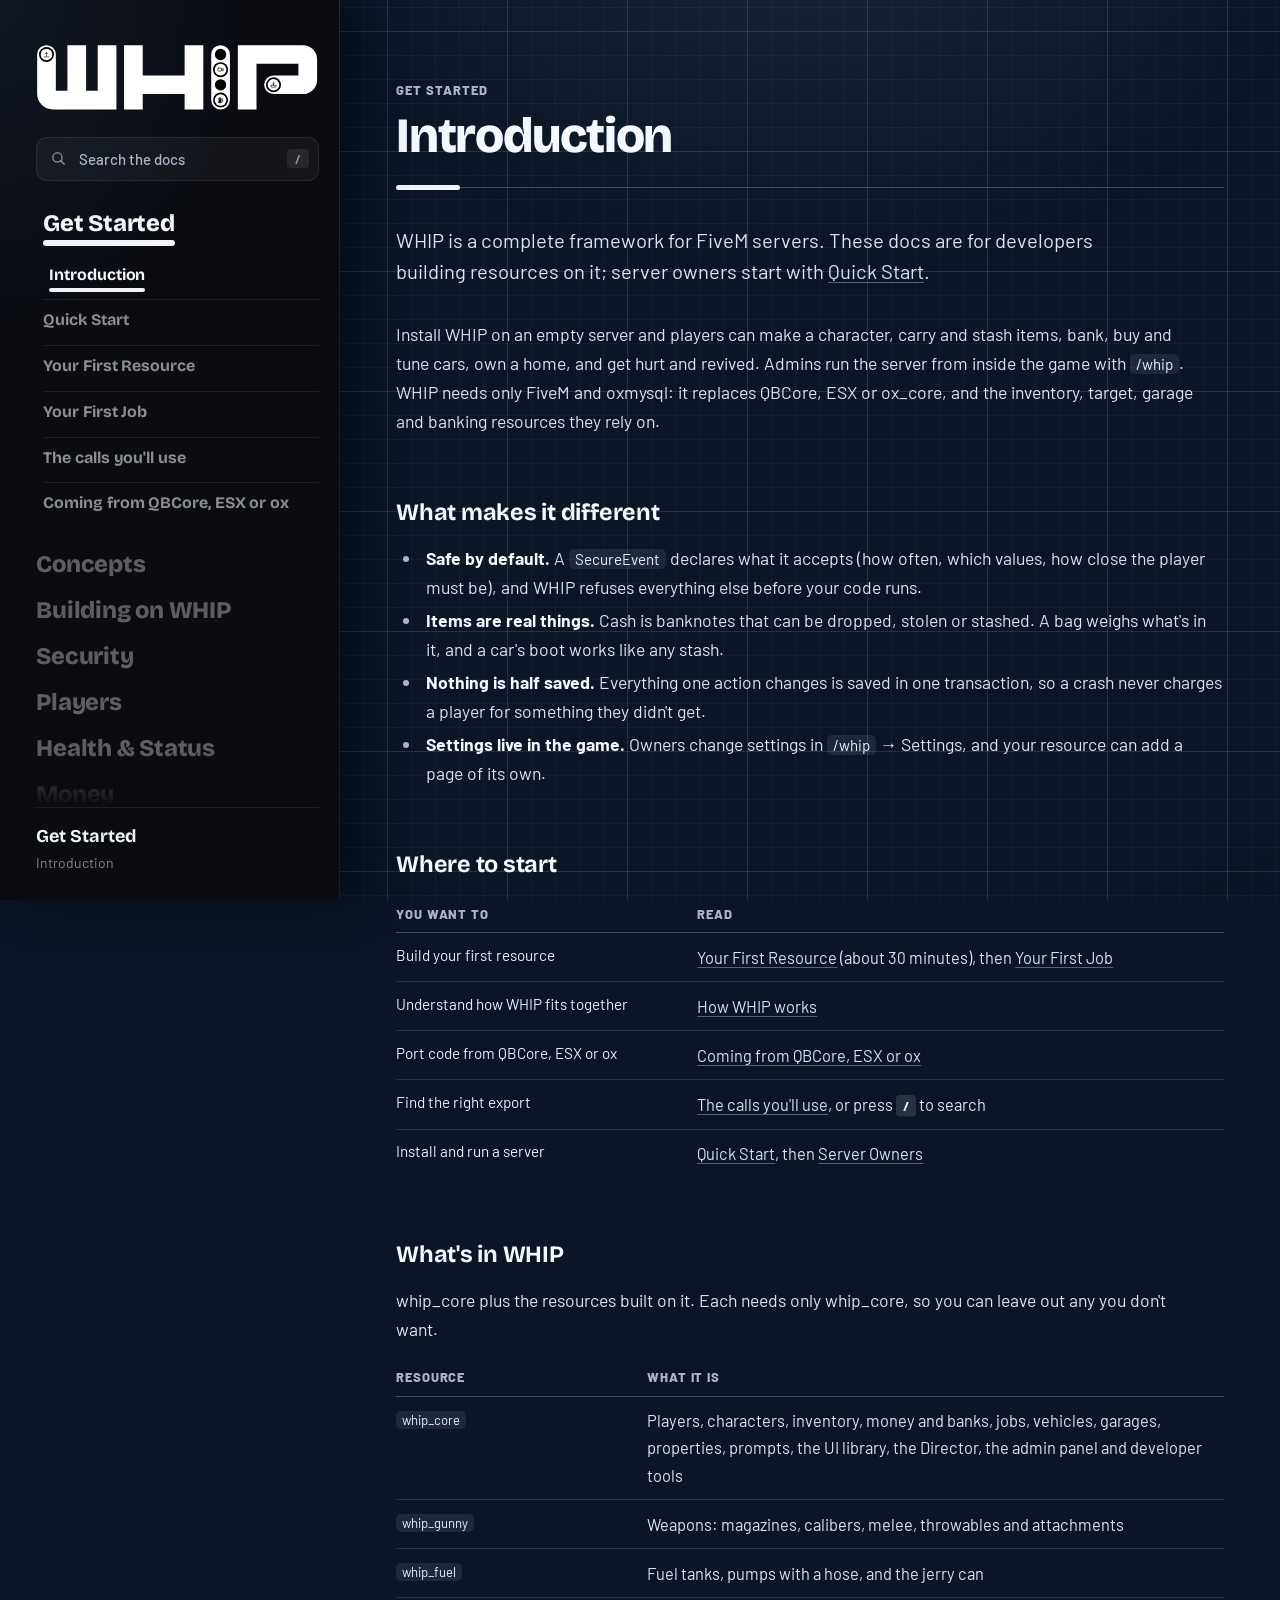
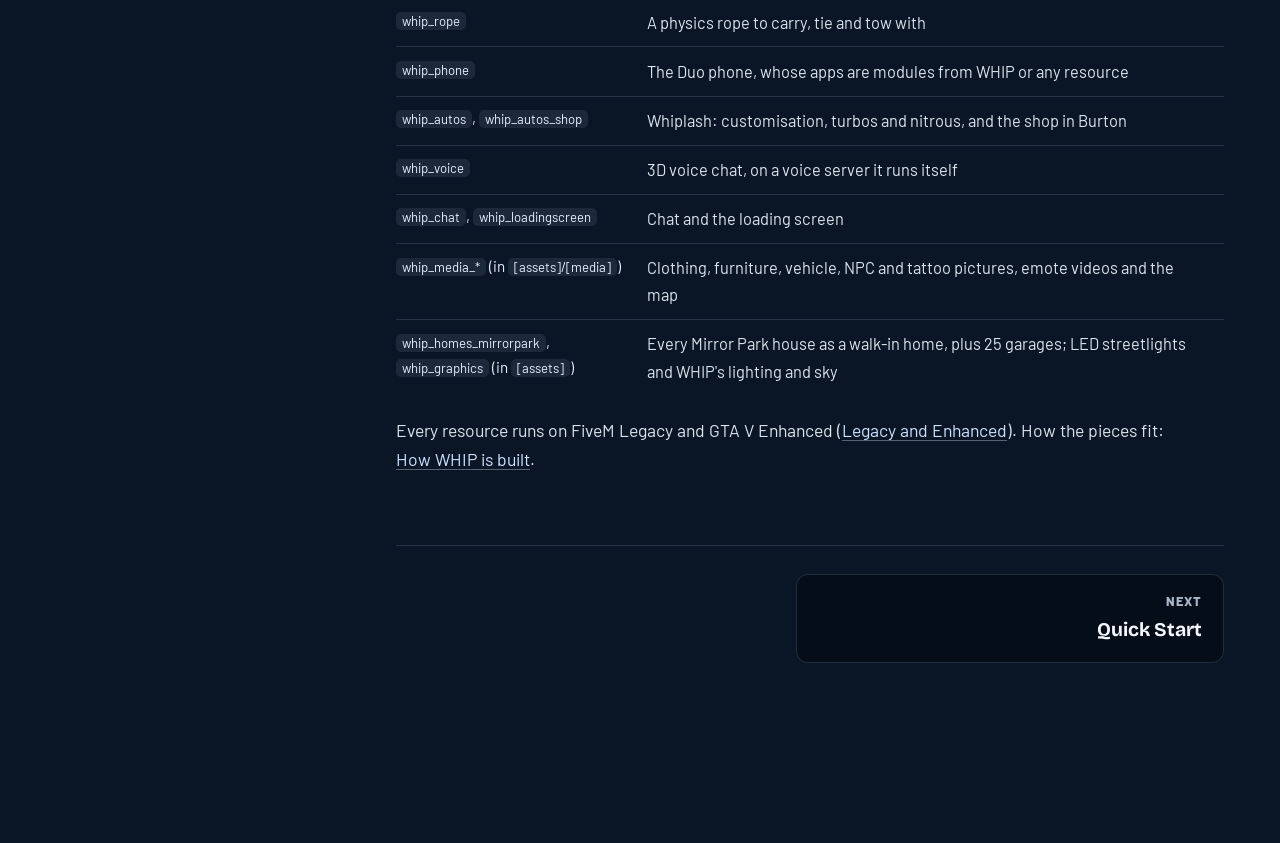
==== commit e0820da7: "feat: a picture an installed media pack hasn't got comes from WHIP's CDN whip_core reads the CDN's l" ====
--- a/docs.html
+++ b/docs.html
@@ -11986,7 +11986,7 @@
 <li><code>whip_media_map</code>: the map, blip icons and minimap tiles</li>
 </ul>
 <p>A pack that isn't installed comes from WHIP's CDN, <code>Config.MediaBase</code> (<code>https://media.whipfx.net</code>): both clothing packs, props and previews are there, and a player's game loads each picture the first time a screen shows it, rather than every pack on their first join. whip_core reads the CDN's list of pictures at its start and every hour after, so a pack's new release reaches a running server, and keeps a copy for a start without internet. <code>whip_media_map</code> must be installed: it streams textures to the game.</p>
-<p>To run without the CDN, put the packs in your resources folder (a server made by WHIP's recipe has <code>get-whip-media</code> for this): a pack that is installed and started serves its own pictures, and <code>Config.MediaBase = ''</code> turns the CDN off. Installed packs start in any order. Players get a new picture when you restart its pack; whip_core reads which exist at its start. A full category continues in a new pack (<code>whip_media_props_2</code>): after adding, moving or renaming packs, run <code>node whip_core/dev/assets_index.mjs</code>.</p>
+<p>To run without the CDN, put the packs in your resources folder (a server made by WHIP's recipe has <code>get-whip-media</code> for this): a pack that is installed and started serves its own pictures, and one it hasn't got (a pack older than whip_core) still comes from the CDN. <code>Config.MediaBase = ''</code> turns the CDN off. Installed packs start in any order. Players get a new picture when you restart its pack; whip_core reads which exist at its start. A full category continues in a new pack (<code>whip_media_props_2</code>): after adding, moving or renaming packs, run <code>node whip_core/dev/assets_index.mjs</code>.</p>
 
 <h3>ACE permission</h3>
 <p>Without <code>whip.devtools</code> the commands do nothing, and the server checks the ACE again behind every action. A player with a WHIP <a href="#permissions">permission</a> that opens a section (Director access, say) gets <code>/whip</code> with only that section.</p>
